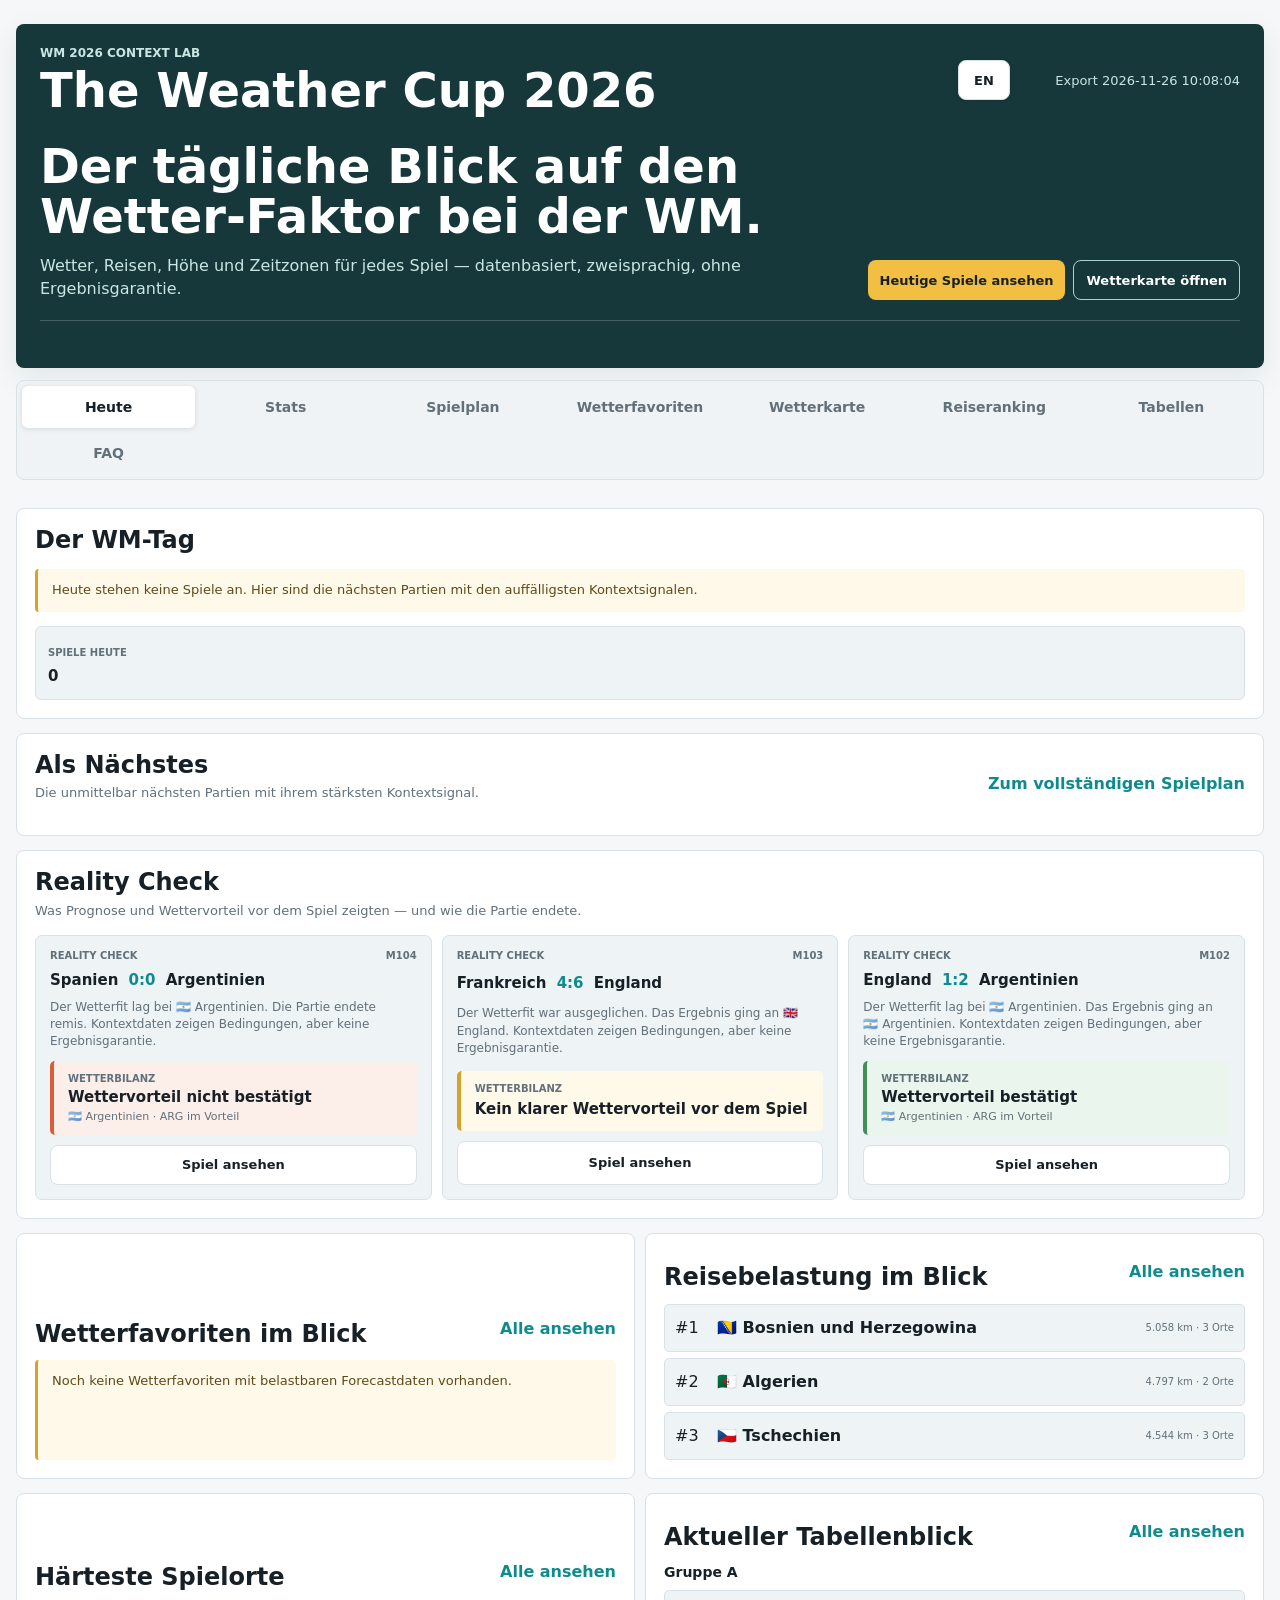
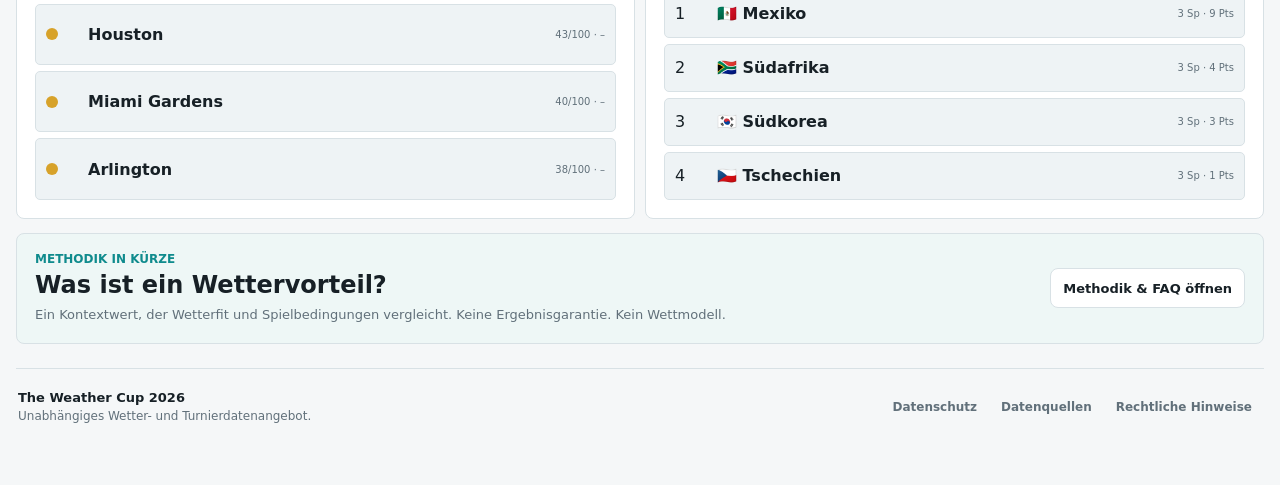
==== website/deploy/index.html @ e0676e44 "Automated WM refresh 2026-11-26 10:08:05" ====
<!doctype html>
<html lang="de">
  <head>
    <meta charset="utf-8">
    <meta name="viewport" content="width=device-width, initial-scale=1">
    <title>The Weather Cup 2026</title>
    <meta name="description" content="The Weather Cup 2026 liefert Wetter, Reisebelastung und Match-Kontext fuer jedes WM-Spiel in einem zweisprachigen Datenprodukt.">
    <meta name="theme-color" content="#0f8b8d">
    <link rel="canonical" href="https://the-weather-cup-2026.netlify.app/">
    <link rel="icon" href="./favicon.ico" sizes="any">
    <link rel="icon" type="image/png" sizes="16x16" href="./favicon-16.png">
    <link rel="icon" type="image/png" sizes="32x32" href="./favicon-32.png">
    <link rel="apple-touch-icon" sizes="180x180" href="./apple-touch-icon.png">
    <link rel="manifest" href="./site.webmanifest">
    <meta property="og:type" content="website">
    <meta property="og:site_name" content="The Weather Cup 2026">
    <meta property="og:locale" content="de_DE">
    <meta property="og:title" content="The Weather Cup 2026">
    <meta property="og:description" content="Weather, travel and match context for every World Cup game.">
    <meta property="og:url" content="https://the-weather-cup-2026.netlify.app/">
    <meta property="og:image" content="https://the-weather-cup-2026.netlify.app/og-image.png">
    <meta property="og:image:width" content="1200">
    <meta property="og:image:height" content="630">
    <meta property="og:image:alt" content="The Weather Cup 2026 social card with weather-football emblem and title.">
    <meta name="twitter:card" content="summary_large_image">
    <meta name="twitter:title" content="The Weather Cup 2026">
    <meta name="twitter:description" content="Weather, travel and match context for every World Cup game.">
    <meta name="twitter:image" content="https://the-weather-cup-2026.netlify.app/og-image.png">
    <script type="application/ld+json">
      {
        "@context": "https://schema.org",
        "@type": "Organization",
        "name": "The Weather Cup 2026",
        "url": "https://the-weather-cup-2026.netlify.app/",
        "logo": "https://the-weather-cup-2026.netlify.app/icon-512.png",
        "image": "https://the-weather-cup-2026.netlify.app/og-image.png",
        "description": "Independent bilingual World Cup weather, travel and match-context analysis site."
      }
    </script>
    <style>
:root {
  color-scheme: light;
  --bg: #f5f7f8;
  --surface: #ffffff;
  --surface-2: #eef3f5;
  --ink: #172026;
  --muted: #61707a;
  --line: #d8e1e5;
  --teal: #0f8b8d;
  --coral: #d95d39;
  --gold: #d7a22a;
  --blue: #3164a3;
  --green: #3f8f57;
  --shadow: 0 10px 30px rgba(23, 32, 38, 0.08);
}

/* Readability and reporting refinements */
.hero .secondary-action.is-on-dark {
  border-color: #a9d6d1;
  background: transparent;
  color: #ffffff;
}

.hero .secondary-action.is-on-dark:hover,
.hero .secondary-action.is-on-dark:focus-visible {
  background: rgba(255, 255, 255, 0.1);
}

.result-resolution-chip {
  display: inline-flex;
  align-items: center;
  justify-content: center;
  padding: 4px 9px;
  border-radius: 999px;
  background: #eef6f4;
  color: var(--teal);
  font-size: 11px;
  font-style: normal;
  font-weight: 900;
  letter-spacing: 0.04em;
  text-transform: uppercase;
}

.final-result-note {
  width: 100%;
  color: var(--muted);
  font-size: 12px;
  font-weight: 700;
}

.quick-result-resolution,
.knockout-card-resolution {
  display: flex;
  align-items: center;
  gap: 8px;
  margin-top: 10px;
  min-width: 0;
}

.quick-result-resolution b,
.knockout-card-resolution b {
  min-width: 0;
  font-size: 13px;
  overflow-wrap: anywhere;
}

.prediction-confirm {
  width: 100%;
  margin-top: 2px;
}

.prediction-confirm:disabled {
  background: #b7c3c7;
  cursor: not-allowed;
}

.prediction-helper {
  margin: 8px 0 0;
  color: var(--muted);
  font-size: 12px;
}

.prediction-feedback.is-confirmed {
  padding: 10px 12px;
  border-left: 3px solid var(--green);
  border-radius: 4px;
  background: #eaf5ed;
  color: #245f37;
  font-weight: 850;
}

.prediction-options button:disabled {
  cursor: default;
  opacity: 0.72;
}

.weather-balance-verdict {
  display: grid;
  gap: 4px;
  padding: 12px 14px;
  border-left: 4px solid var(--muted);
  border-radius: 5px;
  background: var(--surface-2);
}

.weather-balance-verdict span {
  color: var(--muted);
  font-size: 10px;
  font-weight: 900;
  text-transform: uppercase;
}

.weather-balance-verdict b {
  font-size: 15px;
  overflow-wrap: anywhere;
}

.weather-balance-verdict small {
  color: var(--muted);
  font-size: 11px;
}

.weather-balance-verdict.is-confirmed {
  border-left-color: var(--green);
  background: #eaf5ed;
}

.weather-balance-verdict.is-not_confirmed {
  border-left-color: var(--coral);
  background: #fceee9;
}

.weather-balance-verdict.is-balanced {
  border-left-color: var(--gold);
  background: #fff9e9;
}

.report-summary {
  display: grid;
  gap: 14px;
}

.report-balance-grid {
  display: grid;
  grid-template-columns: repeat(2, minmax(0, 1fr));
  gap: 10px;
}

.report-balance-card {
  min-width: 0;
  padding: 14px;
  border: 1px solid var(--line);
  border-radius: 8px;
  background: var(--surface);
}

.report-balance-card > div:not(.active-empty) {
  display: flex;
  align-items: center;
  justify-content: space-between;
  gap: 12px;
  padding: 9px 0;
  border-top: 1px solid var(--line);
}

.report-balance-card span {
  color: var(--muted);
  font-size: 12px;
}

.report-balance-card b {
  font-size: 20px;
}

.map-detail,
.map-kpis,
.map-kpis div,
.map-summary,
.venue-games,
.venue-games li,
.venue-game,
.venue-highlights button {
  min-width: 0;
}

.map-kpis b,
.map-summary span,
.venue-game span,
.venue-game b,
.venue-game em,
.venue-highlights b,
.venue-highlights small,
.map-stadium,
.map-venue-note {
  max-width: 100%;
  overflow-wrap: anywhere;
  word-break: normal;
}

.venue-highlights button {
  overflow: hidden;
}

.venue-highlights b,
.venue-highlights small {
  min-width: 0;
}

.team-context-card,
.team-context-card dl,
.team-context-card dl div,
.team-context-card dt,
.team-context-card dd {
  min-width: 0;
}

.team-context-card dd {
  overflow-wrap: anywhere;
}

@media (max-width: 720px) {
  .report-balance-grid {
    grid-template-columns: 1fr;
  }

  .map-kpis {
    grid-template-columns: 1fr 1fr;
  }

  .map-kpis b {
    font-size: 13px;
  }
}

/* Product experience v2 */
.hero {
  margin-bottom: 12px;
  padding: 22px 24px 18px;
  border-radius: 8px;
  background: #16383b;
  color: #ffffff;
  box-shadow: var(--shadow);
}

.hero .eyebrow,
.hero .site-subline,
.hero .status {
  color: #c9e6e3;
}

.hero-bar,
.hero-content,
.hero-actions,
.hero-signal {
  display: flex;
  align-items: center;
}

.hero-bar,
.hero-content {
  justify-content: space-between;
  gap: 24px;
}

.hero-content {
  margin-top: 28px;
  align-items: end;
}

.hero-claim {
  max-width: 760px;
  font-size: clamp(26px, 4vw, 48px);
  line-height: 1.04;
}

.hero .site-subline {
  margin-top: 12px;
}

.hero-actions {
  flex: 0 0 auto;
  gap: 8px;
}

.hero .primary-action {
  background: #f2bf43;
  color: #172026;
}

.secondary-action.is-on-dark {
  border-color: #8fc6c1;
  color: #ffffff;
}

.hero-signal {
  flex-wrap: wrap;
  gap: 8px 20px;
  min-height: 30px;
  margin-top: 20px;
  padding-top: 14px;
  border-top: 1px solid rgba(255, 255, 255, 0.2);
  color: #c9e6e3;
  font-size: 12px;
}

.hero-signal b {
  color: #ffffff;
}

.app-nav {
  grid-template-columns: repeat(7, minmax(0, 1fr));
}

.home-section,
.home-module,
.today-context-section {
  display: grid;
  gap: 14px;
}

.home-section > div {
  display: grid;
  gap: 14px;
}

.home-module,
.today-context-section,
.home-preview-panel,
.methodology-box {
  padding: 18px;
  border: 1px solid var(--line);
  border-radius: 8px;
  background: var(--surface);
}

.home-section-head {
  display: flex;
  align-items: end;
  justify-content: space-between;
  gap: 16px;
}

.home-section-head p {
  max-width: 720px;
  margin: 5px 0 0;
  color: var(--muted);
  font-size: 13px;
  line-height: 1.45;
}

.text-action {
  min-height: 40px;
  padding: 0;
  border: 0;
  background: transparent;
  color: var(--teal);
  cursor: pointer;
  font-weight: 850;
  white-space: nowrap;
}

.today-fallback,
.active-empty {
  padding: 12px 14px;
  border-left: 3px solid var(--gold);
  border-radius: 4px;
  background: #fff9e9;
  color: #5e4a18;
  font-size: 13px;
  line-height: 1.45;
}

.today-context-strip {
  display: grid;
  grid-auto-columns: minmax(190px, 1fr);
  grid-auto-flow: column;
  gap: 8px;
  overflow-x: auto;
  scroll-snap-type: x proximity;
}

.today-context-strip button {
  min-height: 74px;
  padding: 12px;
  border: 1px solid var(--line);
  border-radius: 6px;
  background: var(--surface-2);
  color: var(--ink);
  cursor: pointer;
  text-align: left;
  scroll-snap-align: start;
}

.today-context-strip span,
.quick-metrics span,
.reality-signals span,
.context-signal span,
.quick-card-meta,
.team-context-card dt,
.weather-fact-row span,
.group-outlook small {
  color: var(--muted);
  font-size: 10px;
  font-weight: 800;
  text-transform: uppercase;
}

.today-context-strip b {
  display: block;
  margin-top: 7px;
  overflow-wrap: anywhere;
  font-size: 15px;
}

.next-up-carousel,
.upcoming-grid {
  display: grid;
  grid-template-columns: repeat(2, minmax(0, 1fr));
  gap: 10px;
}

.quick-match-card {
  display: grid;
  gap: 12px;
  min-width: 0;
  padding: 15px;
  border: 1px solid var(--line);
  border-left: 4px solid var(--teal);
  border-radius: 8px;
  background: var(--surface);
  box-shadow: 0 5px 16px rgba(23, 32, 38, 0.06);
  scroll-margin-top: 70px;
}

.quick-match-card.status-live {
  border-left-color: var(--coral);
}

.quick-match-card.status-finished {
  border-left-color: var(--green);
}

.quick-match-card.is-emphasis {
  border-color: #86bdb7;
  border-left-color: var(--teal);
  background: #f5fbfa;
}

.quick-match-card.is-selected {
  outline: 2px solid var(--teal);
  outline-offset: 2px;
}

.quick-card-head,
.quick-card-head > div,
.quick-card-actions,
.quick-card-meta {
  display: flex;
  align-items: center;
}

.quick-card-head,
.quick-card-meta {
  justify-content: space-between;
  gap: 10px;
}

.quick-card-head > div,
.quick-card-actions {
  gap: 8px;
}

.match-status {
  display: inline-flex;
  align-items: center;
  gap: 5px;
  min-height: 24px;
  padding: 0 7px;
  border-radius: 5px;
  background: var(--surface-2);
  color: var(--muted);
  font-size: 10px;
  font-weight: 900;
  text-transform: uppercase;
}

.match-status.status-live {
  background: #fce9e3;
  color: #a83e22;
}

.match-status.status-live i {
  width: 6px;
  height: 6px;
  border-radius: 50%;
  background: var(--coral);
}

.match-status.status-finished {
  background: #eaf5ed;
  color: #2c7141;
}

.quick-match-id {
  color: var(--muted);
  font-size: 10px;
  font-weight: 800;
}

.quick-kickoff {
  display: grid !important;
  gap: 1px !important;
  text-align: right;
}

.quick-kickoff span {
  color: var(--muted);
  font-size: 10px;
}

.quick-teams {
  display: grid;
  gap: 4px;
}

.quick-teams > div {
  display: grid;
  grid-template-columns: 26px minmax(0, 1fr) auto auto;
  gap: 8px;
  align-items: center;
  min-height: 32px;
}

.quick-teams b {
  min-width: 0;
  overflow-wrap: anywhere;
  font-size: 16px;
}

.quick-teams small {
  color: var(--muted);
  font-size: 10px;
  font-weight: 800;
}

.quick-score {
  min-width: 22px;
  font-size: 18px !important;
  text-align: right;
}

.quick-flag {
  font-size: 18px;
  text-align: center;
}

.quick-venue {
  display: grid;
  gap: 2px;
  min-width: 0;
}

.quick-venue b {
  font-size: 12px;
}

.quick-venue span {
  color: var(--muted);
  font-size: 11px;
  overflow-wrap: anywhere;
}

.context-signal {
  display: grid;
  gap: 4px;
  padding: 9px 10px;
  border-left: 3px solid var(--gold);
  border-radius: 4px;
  background: #fff9e9;
}

.context-signal b {
  font-size: 13px;
  overflow-wrap: anywhere;
}

.quick-metrics {
  display: grid;
  grid-template-columns: repeat(3, minmax(0, 1fr));
  gap: 6px;
}

.quick-metrics > div {
  min-width: 0;
  padding: 8px;
  border-radius: 5px;
  background: var(--surface-2);
}

.quick-metrics b {
  display: block;
  margin-top: 4px;
  overflow-wrap: anywhere;
  font-size: 12px;
}

.quick-card-meta {
  min-width: 0;
}

.quick-card-meta span {
  min-width: 0;
  overflow-wrap: anywhere;
}

.quick-card-actions {
  margin-top: auto;
}

.quick-card-actions button {
  flex: 1 1 0;
}

.match-date-group {
  display: grid;
  grid-template-columns: 112px minmax(0, 1fr);
  gap: 10px;
  margin-bottom: 14px;
}

.date-group-head {
  position: sticky;
  top: 62px;
  align-self: start;
  display: grid;
  gap: 3px;
  padding: 12px;
  border-radius: 6px;
  background: #16383b;
  color: #ffffff;
}

.date-group-head span {
  color: #c9e6e3;
  font-size: 10px;
  font-weight: 800;
  text-transform: uppercase;
}

.date-group-list {
  display: grid;
  grid-template-columns: repeat(2, minmax(0, 1fr));
  gap: 10px;
}

.inline-match-detail {
  grid-column: 1 / -1;
  margin: 0 0 4px;
  padding: 18px;
  border: 1px solid #86bdb7;
  border-radius: 8px;
  background: #f8fcfb;
}

.expanded-match-head,
.prediction-dialog-head {
  display: flex;
  align-items: start;
  justify-content: space-between;
  gap: 16px;
}

.expanded-match-head-actions {
  display: flex;
  align-items: center;
  gap: 10px;
}

.match-sheet-close,
.mobile-detail-scrim {
  display: none;
}

.detail-accordion,
.travel-details,
.standing-group {
  margin-top: 8px;
  border: 1px solid var(--line);
  border-radius: 6px;
  background: var(--surface);
  overflow: hidden;
}

.detail-accordion summary,
.travel-details summary,
.standing-group > summary {
  position: relative;
  min-height: 46px;
  padding: 13px 40px 13px 14px;
  cursor: pointer;
  font-weight: 850;
  list-style: none;
}

.detail-accordion summary::after,
.travel-details summary::after,
.standing-group > summary::after {
  content: "+";
  position: absolute;
  top: 50%;
  right: 14px;
  transform: translateY(-50%);
  color: var(--teal);
  font-size: 18px;
}

.detail-accordion[open] summary::after,
.travel-details[open] summary::after,
.standing-group[open] > summary::after {
  content: "−";
}

.accordion-content,
.standing-group-content {
  padding: 0 14px 14px;
}

.accordion-content > h3 {
  margin: 16px 0 8px;
  font-size: 14px;
}

.team-context-grid {
  display: grid;
  grid-template-columns: repeat(2, minmax(0, 1fr));
  gap: 10px;
}

.team-context-card {
  padding: 12px;
  border-radius: 6px;
  background: var(--surface-2);
}

.team-context-card h4 {
  margin: 0 0 10px;
}

.team-context-card dl {
  display: grid;
  gap: 6px;
  margin: 0;
}

.team-context-card dl div {
  display: flex;
  justify-content: space-between;
  gap: 12px;
  padding-top: 6px;
  border-top: 1px solid var(--line);
}

.team-context-card dd {
  margin: 0;
  font-weight: 800;
  text-align: right;
}

.weather-fact-row,
.probability-bars {
  display: grid;
  gap: 8px;
}

.weather-fact-row {
  grid-template-columns: repeat(4, minmax(0, 1fr));
}

.weather-fact-row > div {
  padding: 10px;
  border-radius: 5px;
  background: var(--surface-2);
}

.weather-fact-row b {
  display: block;
  margin-top: 4px;
}

.weather-coverage-panel {
  display: grid;
  gap: 14px;
}

.weather-coverage-head {
  display: grid;
  gap: 10px;
  padding: 14px;
  border: 1px solid #c9e8e1;
  border-radius: 10px;
  background: linear-gradient(180deg, #f8fffd 0%, #eff8f5 100%);
}

.weather-coverage-head span,
.weather-coverage-available span,
.weather-status-card span {
  color: var(--muted);
  font-size: 11px;
  font-weight: 900;
  text-transform: uppercase;
}

.weather-coverage-head b {
  display: block;
  margin-top: 6px;
  font-size: 18px;
  line-height: 1.3;
}

.weather-coverage-tags {
  display: flex;
  flex-wrap: wrap;
  gap: 8px;
}

.weather-coverage-tags i,
.weather-coverage-available b {
  display: inline-flex;
  align-items: center;
  min-height: 30px;
  padding: 0 10px;
  border-radius: 999px;
  background: rgba(15, 139, 141, 0.08);
  color: var(--teal);
  font-size: 12px;
  font-style: normal;
  font-weight: 800;
}

.weather-status-section {
  display: grid;
  gap: 8px;
}

.weather-status-grid {
  display: grid;
  grid-template-columns: repeat(3, minmax(0, 1fr));
  gap: 10px;
}

.weather-status-card {
  display: grid;
  gap: 6px;
  padding: 12px 14px;
  border: 1px solid var(--line);
  border-radius: 10px;
  background: var(--surface);
}

.weather-status-card p {
  margin: 0;
  font-size: 13px;
  line-height: 1.45;
}

.weather-status-card.is-soon {
  border-color: #e5c15a;
  background: #fff9e9;
  color: #5e4a18;
}

.weather-status-card.is-pending {
  border-color: #c7d7df;
  background: #f7fafc;
}

.weather-status-card.is-muted {
  border-style: dashed;
  color: var(--muted);
}

.weather-coverage-available {
  display: grid;
  gap: 8px;
}

.weather-coverage-available > div {
  display: flex;
  flex-wrap: wrap;
  gap: 8px;
}

.probability-bars > div {
  display: grid;
  grid-template-columns: 42px minmax(0, 1fr) 44px;
  gap: 8px;
  align-items: center;
}

.probability-bars i {
  height: 8px;
  border-radius: 4px;
  background: var(--surface-2);
  overflow: hidden;
}

.probability-bars i b {
  display: block;
  height: 100%;
  background: var(--teal);
}

.prediction-method-note {
  display: grid;
  gap: 3px;
  margin: 14px 0;
  padding: 10px;
  border-left: 3px solid var(--teal);
  background: var(--surface-2);
}

.prediction-method-note span {
  color: var(--muted);
  font-size: 12px;
}

.top-context-layout {
  display: grid;
  grid-template-columns: minmax(0, 1.4fr) minmax(250px, 0.6fr);
  gap: 12px;
}

.top-context-explainer {
  display: grid;
  align-content: center;
  gap: 8px;
  padding: 18px;
  border-radius: 6px;
  background: #16383b;
  color: #ffffff;
}

.top-context-explainer span {
  color: #9ed0ca;
  font-size: 11px;
  font-weight: 850;
  text-transform: uppercase;
}

.top-context-explainer b {
  font-size: 22px;
  overflow-wrap: anywhere;
}

.top-context-explainer p {
  margin: 0;
  color: #c9e6e3;
  font-size: 12px;
  line-height: 1.5;
}

.reality-grid,
.home-preview-grid {
  display: grid;
  grid-template-columns: repeat(2, minmax(0, 1fr));
  gap: 10px;
}

.reality-grid {
  grid-template-columns: repeat(3, minmax(0, 1fr));
}

.reality-card {
  display: grid;
  gap: 10px;
  padding: 14px;
  border: 1px solid var(--line);
  border-radius: 7px;
  background: var(--surface-2);
}

.reality-card header {
  display: flex;
  justify-content: space-between;
  color: var(--muted);
  font-size: 10px;
  font-weight: 850;
  text-transform: uppercase;
}

.reality-card h3,
.reality-card p {
  margin: 0;
}

.reality-card h3 {
  font-size: 15px;
}

.reality-card h3 strong {
  margin: 0 5px;
  color: var(--teal);
}

.reality-card p {
  color: var(--muted);
  font-size: 12px;
  line-height: 1.45;
}

.reality-signals {
  display: grid;
  gap: 6px;
}

.reality-signals > div {
  display: grid;
  gap: 3px;
  padding-top: 6px;
  border-top: 1px solid var(--line);
}

.reality-signals b {
  font-size: 12px;
}

.reality-signals .is-positive {
  color: var(--green);
}

.home-preview-panel {
  display: grid;
  gap: 12px;
}

.compact-ranking,
.venue-preview-grid,
.mini-standing {
  display: grid;
  gap: 6px;
}

.compact-ranking button,
.venue-preview-grid button,
.mini-standing > div {
  display: grid;
  grid-template-columns: 34px minmax(0, 1fr) auto;
  gap: 8px;
  align-items: center;
  min-height: 48px;
  padding: 8px 10px;
  border: 1px solid var(--line);
  border-radius: 5px;
  background: var(--surface-2);
  color: var(--ink);
  text-align: left;
}

.compact-ranking button,
.venue-preview-grid button {
  cursor: pointer;
}

.compact-ranking small,
.venue-preview-grid small,
.mini-standing small {
  color: var(--muted);
  font-size: 10px;
  text-align: right;
}

.mini-standing h3 {
  margin: 0 0 4px;
  font-size: 14px;
}

.load-dot {
  width: 12px;
  height: 12px;
  border-radius: 50%;
  background: var(--muted);
}

.load-dot.low { background: var(--green); }
.load-dot.medium { background: var(--gold); }
.load-dot.high { background: var(--coral); }

.methodology-box {
  display: flex;
  align-items: center;
  justify-content: space-between;
  gap: 18px;
  background: #eef7f6;
}

.methodology-box p:last-child {
  max-width: 800px;
  margin: 6px 0 0;
  color: var(--muted);
  font-size: 13px;
  line-height: 1.5;
}

.map-mobile-controls {
  display: none;
  grid-template-columns: repeat(2, minmax(0, 1fr));
  gap: 4px;
  margin-bottom: 10px;
  padding: 4px;
  border-radius: 7px;
  background: var(--surface-2);
}

.map-view-toggle {
  min-height: 44px;
  border: 0;
  border-radius: 5px;
  background: transparent;
  color: var(--muted);
  font-weight: 850;
}

.map-view-toggle.is-active {
  background: var(--surface);
  color: var(--ink);
  box-shadow: 0 1px 5px rgba(23, 32, 38, 0.12);
}

.venue-highlights {
  display: none;
  grid-auto-columns: minmax(150px, 1fr);
  grid-auto-flow: column;
  gap: 7px;
  margin-bottom: 10px;
  overflow-x: auto;
}

.venue-highlights button {
  display: grid;
  grid-template-columns: 16px minmax(0, 1fr);
  gap: 3px 7px;
  align-items: center;
  min-height: 58px;
  padding: 8px;
  border: 1px solid var(--line);
  border-radius: 6px;
  background: var(--surface);
  color: var(--ink);
  text-align: left;
}

.venue-highlights small {
  grid-column: 2;
  color: var(--muted);
  font-size: 10px;
}

.venue-highlights button.is-selected {
  border-color: var(--teal);
}

.map-detail {
  position: relative;
}

.map-sheet-close {
  display: none;
  position: absolute;
  top: 10px;
  right: 10px;
  z-index: 3;
  width: 38px;
  height: 38px;
  border: 1px solid var(--line);
  border-radius: 50%;
  background: var(--surface);
  color: var(--ink);
  font-size: 22px;
}

.weather-favorite-card.is-top-three {
  border-top: 4px solid var(--gold);
}

.travel-details {
  margin-top: 0;
}

.travel-details .travel-route-block {
  padding: 0 12px 12px;
}

.standings-grid.enhanced {
  display: grid;
  grid-template-columns: repeat(2, minmax(0, 1fr));
  gap: 10px;
}

.standings-layout {
  display: grid;
  gap: 16px;
}

.standings-panel {
  padding: 16px;
  border: 1px solid var(--line);
  border-radius: 16px;
  background: var(--surface);
  box-shadow: var(--shadow);
}

.standings-panel-head {
  display: flex;
  align-items: end;
  justify-content: space-between;
  gap: 16px;
  margin-bottom: 14px;
}

.standings-panel-head h3 {
  margin: 4px 0 0;
  font-size: 24px;
}

.standings-panel-head p:last-child {
  max-width: 640px;
  margin: 0;
  color: var(--muted);
  font-size: 14px;
  line-height: 1.45;
}

.best-third-grid {
  display: grid;
  grid-template-columns: repeat(auto-fit, minmax(220px, 1fr));
  gap: 10px;
}

.best-third-card {
  display: grid;
  grid-template-columns: auto minmax(0, 1fr) auto;
  gap: 10px 12px;
  align-items: center;
  padding: 12px;
  border: 1px solid var(--line);
  border-radius: 12px;
  background: linear-gradient(180deg, #ffffff 0%, #f8fbfc 100%);
}

.best-third-card.is-qualified {
  border-color: #8ec7bb;
  background: linear-gradient(180deg, #f7fffd 0%, #eef9f6 100%);
}

.best-third-rank {
  display: grid;
  place-items: center;
  width: 42px;
  height: 42px;
  border-radius: 50%;
  background: var(--surface-2);
  color: var(--teal);
  font-size: 13px;
  font-weight: 900;
}

.best-third-team {
  display: grid;
  gap: 4px;
  min-width: 0;
}

.best-third-team b,
.best-third-team small,
.best-third-kpis span {
  overflow-wrap: anywhere;
}

.best-third-team b {
  font-size: 15px;
}

.best-third-team small {
  color: var(--muted);
  font-size: 11px;
  font-weight: 800;
}

.best-third-summary {
  display: grid;
  justify-items: end;
  gap: 1px;
  text-align: right;
}

.best-third-summary b {
  font-size: 22px;
  line-height: 1;
}

.best-third-summary span {
  color: var(--muted);
  font-size: 11px;
  font-weight: 800;
  text-transform: uppercase;
}

.best-third-summary {
  display: grid;
  justify-items: end;
  gap: 1px;
  text-align: right;
}

.best-third-summary b {
  font-size: 22px;
  line-height: 1;
}

.best-third-summary span {
  color: var(--muted);
  font-size: 11px;
  font-weight: 800;
  text-transform: uppercase;
}

.best-third-kpis {
  grid-column: 2 / -1;
  display: flex;
  flex-wrap: wrap;
  gap: 8px;
  color: var(--muted);
  font-size: 11px;
  font-weight: 800;
}

.best-third-card em {
  grid-column: 2 / -1;
  display: inline-flex;
  width: fit-content;
  padding: 6px 8px;
  border-radius: 999px;
  background: #dff4ec;
  color: #245f37;
  font-size: 10px;
  font-style: normal;
  font-weight: 900;
  text-transform: uppercase;
}

.knockout-panel {
  background:
    radial-gradient(circle at top left, rgba(15, 139, 141, 0.08), transparent 34%),
    linear-gradient(180deg, #ffffff 0%, #f7fafb 100%);
}

.knockout-stage-nav {
  display: flex;
  flex-wrap: wrap;
  gap: 10px;
  margin-bottom: 10px;
}

.knockout-stage-button {
  display: grid;
  gap: 3px;
  min-width: 132px;
  padding: 10px 12px;
  border: 1px solid var(--line);
  border-radius: 12px;
  background: var(--surface);
  color: var(--ink);
  text-align: left;
  cursor: pointer;
}

.knockout-stage-button span {
  color: var(--muted);
  font-size: 11px;
  font-weight: 900;
  text-transform: uppercase;
}

.knockout-stage-button b {
  font-size: 16px;
}

.knockout-stage-button.is-active {
  border-color: var(--teal);
  background: #eef9f8;
}

.knockout-scroll-hint {
  margin: 0 0 12px;
  color: var(--muted);
  font-size: 12px;
  font-weight: 700;
}

.knockout-board {
  display: grid;
  grid-auto-flow: column;
  grid-auto-columns: minmax(264px, 1fr);
  gap: 14px;
  padding-bottom: 6px;
  overflow-x: auto;
  scroll-snap-type: x proximity;
}

.knockout-column {
  display: grid;
  gap: 10px;
  align-content: start;
  min-width: 0;
  scroll-snap-align: start;
}

.knockout-column.is-active {
  display: grid;
}

.knockout-column-head {
  display: grid;
  gap: 4px;
  padding: 12px;
  border: 1px solid var(--line);
  border-radius: 12px;
  background: #f2f7f8;
}

.knockout-column-head.is-current {
  border-color: var(--teal);
  background: #e8f7f5;
}

.knockout-column-head.is-active {
  box-shadow: inset 0 0 0 1px rgba(15, 139, 141, 0.08);
}

.knockout-column-head span {
  color: var(--muted);
  font-size: 11px;
  font-weight: 900;
  text-transform: uppercase;
}

.knockout-column-head b {
  font-size: 15px;
}

.knockout-column-list,
.knockout-third-place-list {
  display: grid;
  gap: 10px;
}

.knockout-third-place {
  margin-top: 14px;
}

.knockout-card {
  display: grid;
  gap: 10px;
  padding: 12px;
  border: 1px solid #cfdce0;
  border-radius: 14px;
  background: rgba(255, 255, 255, 0.98);
  box-shadow: 0 8px 24px rgba(23, 32, 38, 0.06);
}

.knockout-card.status-live {
  border-color: #f0b24d;
  background: #fff9ee;
}

.knockout-card.status-finished {
  border-color: #b9d7d1;
}

.knockout-card-head {
  display: flex;
  align-items: start;
  justify-content: space-between;
  gap: 12px;
}

.knockout-card-title {
  min-width: 0;
}

.knockout-card-head span,
.knockout-card-head i {
  color: var(--muted);
  font-size: 11px;
  font-style: normal;
  font-weight: 900;
  text-transform: uppercase;
}

.knockout-card-head b {
  display: block;
  margin-top: 3px;
  font-size: 17px;
}

.knockout-status-pill {
  display: inline-flex;
  align-items: center;
  justify-content: center;
  min-height: 28px;
  padding: 0 10px;
  border-radius: 999px;
  background: var(--surface-2);
  white-space: nowrap;
}

.knockout-card.status-live .knockout-status-pill {
  background: #fff0cf;
  color: #9b6200;
}

.knockout-card.status-finished .knockout-status-pill {
  background: #e5f3ee;
  color: #245f37;
}

.knockout-card.status-upcoming .knockout-status-pill,
.knockout-card.status-today .knockout-status-pill {
  background: #edf3f6;
  color: #55636d;
}

.knockout-card-meta {
  color: var(--muted);
  font-size: 12px;
  line-height: 1.4;
}

.knockout-team-list {
  display: grid;
  gap: 8px;
}

.knockout-team-row {
  display: grid;
  grid-template-columns: minmax(0, 1fr) auto;
  gap: 10px;
  align-items: center;
  padding: 10px;
  border-radius: 12px;
  background: var(--surface-2);
}

.knockout-team-row.is-advanced {
  background: #eaf5ed;
  outline: 1px solid #8ec7bb;
}

.knockout-team-row.is-placeholder {
  background: #f7f4eb;
}

.knockout-team-main {
  display: flex;
  gap: 10px;
  align-items: center;
  min-width: 0;
}

.knockout-flag,
.knockout-path-marker {
  display: grid;
  place-items: center;
  width: 28px;
  flex: 0 0 28px;
}

.knockout-path-marker {
  color: var(--teal);
  font-size: 16px;
  font-weight: 900;
}

.knockout-team-main b,
.knockout-team-main small {
  display: block;
  overflow-wrap: anywhere;
}

.knockout-team-main b {
  font-size: 14px;
}

.knockout-team-main small {
  margin-top: 2px;
  color: var(--muted);
  font-size: 11px;
  font-weight: 800;
}

.knockout-team-row strong {
  font-size: 22px;
  line-height: 1;
}

.knockout-open {
  width: 100%;
  padding: 10px 12px;
  border: 1px solid var(--line);
  border-radius: 10px;
  background: transparent;
  color: var(--ink);
  font-size: 12px;
  font-weight: 900;
  cursor: pointer;
}

.knockout-open:hover,
.knockout-open:focus-visible,
.knockout-stage-button:hover,
.knockout-stage-button:focus-visible {
  border-color: var(--teal);
}

.standing-group {
  margin: 0;
}

.standing-group > summary {
  display: flex;
  justify-content: space-between;
  gap: 12px;
}

.standing-group > summary b {
  padding-right: 16px;
  color: var(--muted);
  font-size: 11px;
}

.group-outlook {
  margin-top: 10px;
  padding: 10px;
  border-left: 3px solid var(--teal);
  border-radius: 4px;
  background: var(--surface-2);
}

.group-outlook > span {
  color: var(--teal);
  font-size: 10px;
  font-weight: 900;
  text-transform: uppercase;
}

.group-outlook > div {
  display: grid;
  grid-template-columns: repeat(2, minmax(0, 1fr));
  gap: 8px;
  margin-top: 8px;
}

.group-outlook p {
  display: grid;
  gap: 3px;
  margin: 0;
}

.group-outlook b {
  overflow-wrap: anywhere;
  font-size: 12px;
}

.prediction-dialog {
  width: min(560px, calc(100% - 24px));
  max-height: calc(100dvh - 24px);
  padding: 20px;
  border: 0;
  border-radius: 8px;
  color: var(--ink);
  box-shadow: 0 24px 80px rgba(23, 32, 38, 0.28);
}

.prediction-dialog::backdrop {
  background: rgba(23, 32, 38, 0.62);
}

.dialog-close {
  width: 40px;
  height: 40px;
  border: 1px solid var(--line);
  border-radius: 50%;
  background: var(--surface);
  color: var(--ink);
  font-size: 22px;
}

.prediction-match-label {
  margin: 18px 0;
  padding: 12px;
  border-radius: 6px;
  background: var(--surface-2);
  font-size: 18px;
  font-weight: 850;
  text-align: center;
}

.prediction-dialog fieldset {
  margin: 0 0 16px;
  padding: 0;
  border: 0;
}

.prediction-dialog legend {
  margin-bottom: 8px;
  font-size: 13px;
  font-weight: 850;
}

.prediction-options {
  display: grid;
  gap: 7px;
}

.prediction-options.three { grid-template-columns: repeat(3, minmax(0, 1fr)); }
.prediction-options.two { grid-template-columns: repeat(2, minmax(0, 1fr)); }

.prediction-options button {
  min-height: 48px;
  border: 1px solid var(--line);
  border-radius: 6px;
  background: var(--surface);
  color: var(--ink);
  font-weight: 850;
}

.prediction-options button.is-selected {
  border-color: var(--teal);
  background: #e8f6f4;
  color: #096b6d;
}

.prediction-feedback,
.prediction-privacy {
  margin: 10px 0 0;
  color: var(--muted);
  font-size: 12px;
  line-height: 1.45;
}

@media (max-width: 980px) {
  .app-nav {
    grid-template-columns: repeat(7, minmax(0, 1fr));
  }

  .reality-grid,
  .standings-grid.enhanced {
    grid-template-columns: 1fr;
  }

  .date-group-list {
    grid-template-columns: 1fr;
  }
}

@media (max-width: 720px) {
  html[data-match-detail-open="true"] body {
    overflow: hidden;
  }

  body {
    overflow-x: clip;
  }

  .shell {
    overflow-x: clip;
  }

  .mobile-nav-shell .app-nav {
    grid-template-columns: repeat(4, minmax(0, 1fr));
    overflow: hidden;
  }

  .mobile-nav-shell .app-nav-utility {
    grid-template-columns: repeat(4, minmax(0, 1fr));
  }

  .shell {
    width: 100%;
    padding-top: 0;
  }

  .hero {
    margin-bottom: 0;
    padding: 14px 12px 14px;
    border-radius: 0;
  }

  .hero-bar,
  .hero-content,
  .methodology-box,
  .home-section-head {
    align-items: stretch;
    display: grid;
    gap: 12px;
  }

  .hero-bar {
    grid-template-columns: minmax(0, 1fr) auto;
  }

  .hero .topbar-actions {
    display: grid;
    grid-template-columns: auto;
    justify-items: end;
  }

  .hero .status {
    max-width: 108px;
    font-size: 10px;
    text-align: right;
  }

  .hero-content {
    margin-top: 18px;
  }

  .hero h1 {
    font-size: 18px;
    line-height: 1.05;
  }

  .hero-claim {
    font-size: 20px;
    line-height: 1.08;
  }

  .hero .site-subline {
    margin-top: 10px;
    font-size: 14px;
    line-height: 1.4;
  }

  .hero-signal {
    gap: 6px 12px;
    margin-top: 16px;
    padding-top: 12px;
    font-size: 11px;
  }

  .hero-actions {
    display: grid;
    grid-template-columns: 1fr;
  }

  .hero-actions button {
    width: 100%;
    min-height: 38px;
  }

  .app-nav {
    position: sticky;
    top: 0;
    margin: 0;
    padding: 6px 10px;
    border-width: 0 0 1px;
    border-radius: 0;
  }

  .app-section {
    padding: 12px 10px 18px;
  }

  .schedule-toolbar {
    top: 112px;
    gap: 8px;
    padding: 8px 0 10px;
  }

  .schedule-jumpbar {
    display: grid;
    gap: 8px;
  }

  .schedule-view-toggle {
    width: 100%;
    grid-template-columns: repeat(2, minmax(0, 1fr));
  }

  .schedule-view-button {
    min-height: 38px;
    font-size: 12px;
  }

  .schedule-jump-actions {
    grid-auto-flow: row;
    grid-template-columns: repeat(3, minmax(0, 1fr));
    gap: 6px;
  }

  .schedule-jump-button {
    min-height: 42px;
    padding: 8px 10px;
    white-space: normal;
  }

  .schedule-jump-button b {
    display: none;
  }

  .schedule-jump-button[data-jump-key="recent"],
  .schedule-jump-button[data-jump-key="start"] {
    display: none;
  }

  .schedule-toolbar-status {
    min-height: auto;
  }

  .schedule-status-note {
    gap: 4px 10px;
  }

  .schedule-status-note b {
    font-size: 12px;
    line-height: 1.35;
  }

  .weather-map-section,
  .favorites-section {
    margin: 0;
    border: 0;
    border-radius: 0;
  }

  .home-module,
  .today-context-section,
  .home-preview-panel,
  .methodology-box {
    padding: 14px;
  }

  .standings-panel {
    padding: 14px;
    border-radius: 14px;
  }

  .standings-panel-head {
    display: grid;
    align-items: start;
    gap: 10px;
    margin-bottom: 12px;
  }

  .standings-panel-head h3 {
    font-size: 20px;
  }

  .standings-panel-head p:last-child {
    font-size: 13px;
    line-height: 1.4;
  }

  .next-up-carousel,
  .upcoming-grid,
  .home-preview-grid,
  .top-context-layout,
  .team-context-grid,
  .weather-fact-row {
    grid-template-columns: 1fr;
  }

  .next-up-carousel {
    grid-auto-columns: minmax(85vw, 1fr);
    grid-auto-flow: column;
    overflow-x: auto;
    scroll-snap-type: x mandatory;
  }

  .next-up-carousel .quick-match-card {
    scroll-snap-align: center;
  }

  .quick-match-card {
    padding: 13px;
    scroll-margin-top: 64px;
  }

  .quick-metrics {
    grid-template-columns: repeat(3, minmax(0, 1fr));
  }

  .quick-card-actions {
    display: grid;
    grid-template-columns: 1fr 1fr;
  }

  .match-date-group {
    grid-template-columns: 1fr;
  }

  .date-group-head {
    position: static;
    display: flex;
    align-items: center;
    justify-content: space-between;
  }

  .inline-match-detail {
    padding: 12px;
  }

  .expanded-match-head h2 {
    font-size: 20px;
  }

  .map-mobile-controls,
  .venue-highlights {
    display: grid;
  }

  .weather-map-layout {
    display: block;
  }

  .weather-map-layout:not(.show-map) .map-canvas {
    display: none;
  }

  .weather-map-layout:not(.show-map) .map-detail {
    position: static;
    display: block;
    padding: 14px;
    border: 1px solid var(--line);
  }

  .weather-map-layout.show-map .map-canvas {
    display: block;
    aspect-ratio: 1 / 1.02;
  }

  .weather-map-layout.show-map .map-detail {
    position: fixed;
    right: 0;
    bottom: 0;
    left: 0;
    z-index: 60;
    display: block;
    max-height: 78dvh;
    padding: 18px 14px calc(18px + env(safe-area-inset-bottom));
    border: 0;
    border-radius: 8px 8px 0 0;
    background: var(--surface);
    box-shadow: 0 -18px 50px rgba(23, 32, 38, 0.24);
    overflow-y: auto;
    transform: translateY(105%);
    transition: transform 180ms ease;
  }

  .weather-map-layout.show-map .map-detail.is-open {
    transform: translateY(0);
  }

  .weather-map-layout.show-map .map-sheet-close {
    display: block;
  }

  .map-country-label {
    font-size: 12px;
  }

  .map-scale {
    max-width: calc(100% - 24px);
    font-size: 10px;
  }

  .analysis-tabs {
    display: grid;
    grid-template-columns: repeat(2, minmax(0, 1fr));
    gap: 6px;
    padding: 0;
    background: transparent;
  }

  .analysis-tab {
    min-height: 48px;
    border: 1px solid var(--line);
    border-radius: 6px;
    background: var(--surface-2);
    font-size: 14px;
  }

  .analysis-tab.is-active {
    border-color: var(--teal);
    background: var(--surface);
  }

  .travel-kpis {
    grid-template-columns: repeat(2, minmax(0, 1fr));
  }

  .travel-route {
    display: grid;
  }

  .travel-stop {
    padding-right: 10px;
  }

  .travel-stop i {
    top: auto;
    right: auto;
    bottom: -17px;
    left: 50%;
    transform: rotate(90deg);
  }

  .standing-group > summary b {
    display: none;
  }

  .group-outlook > div {
    grid-template-columns: 1fr;
  }

  .prediction-dialog {
    width: 100%;
    max-width: none;
    margin: auto 0 0;
    padding: 16px 14px calc(18px + env(safe-area-inset-bottom));
    border-radius: 8px 8px 0 0;
  }
}

@media (max-width: 420px) {
  .standings-panel {
    padding: 12px;
    border-radius: 12px;
  }

  .standings-panel-head {
    gap: 10px;
    margin-bottom: 12px;
  }

  .standings-panel-head h3,
  .analysis-section h2 {
    font-size: 18px;
  }

  .standings-panel-head p:last-child {
    font-size: 12px;
    line-height: 1.4;
  }

  .app-nav {
    grid-template-columns: repeat(3, minmax(0, 1fr));
  }

  .app-nav-utility {
    grid-template-columns: repeat(2, minmax(0, 1fr));
  }

  .analysis-tabs {
    grid-template-columns: repeat(2, minmax(0, 1fr));
  }

  .hero .status {
    max-width: 92px;
    font-size: 9px;
  }

  .schedule-toolbar {
    top: 126px;
  }

  .schedule-jump-actions {
    grid-template-columns: repeat(2, minmax(0, 1fr));
  }

  .hero-actions button,
  .knockout-open {
    min-height: 36px;
    font-size: 12px;
  }

  .knockout-stage-button {
    flex-basis: 110px;
    min-width: 110px;
    padding: 8px 9px;
  }

  .knockout-stage-button span {
    font-size: 10px;
  }

  .knockout-stage-button b {
    font-size: 13px;
  }
}

@media (max-width: 1100px) {
  .controls {
    grid-template-columns: 1fr 1fr;
  }

  .search-wrap {
    grid-column: 1 / -1;
  }

  .schedule-jumpbar {
    display: grid;
    gap: 8px;
  }

  .schedule-jump-actions {
    overflow-x: auto;
  }
}

@media (max-width: 720px) {
  .schedule-toolbar {
    top: 0;
    padding-top: 8px;
  }

  .schedule-view-toggle {
    grid-template-columns: 1fr 1fr;
    width: 100%;
  }

  .schedule-jump-button {
    min-width: 148px;
  }

  .controls {
    grid-template-columns: 1fr;
  }

  .segments {
    width: 100%;
  }

  .summary-kpis {
    grid-template-columns: 1fr;
  }

  .schedule-history-shell > summary {
    align-items: start;
    flex-direction: column;
  }
}

* {
  box-sizing: border-box;
}

body {
  margin: 0;
  min-width: 320px;
  overflow-x: hidden;
  background: var(--bg);
  color: var(--ink);
  font-family: Inter, ui-sans-serif, system-ui, -apple-system, BlinkMacSystemFont, "Segoe UI", sans-serif;
  letter-spacing: 0;
}

button,
input,
select {
  font: inherit;
}

.shell {
  width: min(1440px, calc(100% - 32px));
  max-width: 100vw;
  margin: 0 auto;
  padding: 24px 0 40px;
}

.topbar {
  display: flex;
  align-items: end;
  justify-content: space-between;
  gap: 24px;
  padding: 8px 0 20px;
}

.site-subline {
  max-width: 760px;
  margin: 10px 0 0;
  color: var(--muted);
  font-size: 16px;
  line-height: 1.45;
}

.eyebrow {
  margin: 0 0 6px;
  color: var(--teal);
  font-size: 12px;
  font-weight: 800;
  letter-spacing: 0;
  text-transform: uppercase;
}

h1 {
  margin: 0;
  font-size: clamp(28px, 4vw, 48px);
  line-height: 1;
  letter-spacing: 0;
}

h2 {
  margin: 0;
  font-size: 24px;
  line-height: 1.15;
  letter-spacing: 0;
}

.status {
  min-width: 220px;
  color: var(--muted);
  font-size: 13px;
  text-align: right;
}

.topbar-actions {
  display: flex;
  align-items: center;
  justify-content: end;
  gap: 10px;
}

.language-toggle {
  display: inline-flex;
  align-items: center;
  justify-content: center;
  min-width: 52px;
  min-height: 40px;
  border: 1px solid var(--line);
  border-radius: 8px;
  background: var(--surface);
  color: var(--ink);
  cursor: pointer;
  font-size: 13px;
  font-weight: 900;
  box-shadow: 0 1px 5px rgba(23, 32, 38, 0.1);
}

.back-to-top {
  position: fixed;
  right: max(16px, env(safe-area-inset-right));
  bottom: max(16px, env(safe-area-inset-bottom));
  z-index: 40;
  min-height: 44px;
  padding: 0 14px;
  border: 0;
  border-radius: 999px;
  background: var(--ink);
  color: #ffffff;
  cursor: pointer;
  font-size: 13px;
  font-weight: 850;
  box-shadow: 0 10px 24px rgba(23, 32, 38, 0.24);
}

.back-to-top[hidden] {
  display: none;
}

.app-nav {
  position: sticky;
  top: 0;
  z-index: 20;
  display: grid;
  grid-template-columns: repeat(6, minmax(0, 1fr));
  gap: 4px;
  margin-bottom: 14px;
  padding: 5px;
  border: 1px solid var(--line);
  border-radius: 8px;
  background: rgba(238, 243, 245, 0.94);
  backdrop-filter: blur(14px);
}

.mobile-nav-shell {
  display: grid;
  gap: 8px;
  margin-bottom: 14px;
}

.app-nav-utility,
.mobile-focus-nav {
  display: none;
}

.app-nav-item {
  min-height: 42px;
  border: 0;
  border-radius: 6px;
  background: transparent;
  color: var(--muted);
  cursor: pointer;
  font-size: 14px;
  font-weight: 850;
}

.app-nav-item.is-active {
  background: var(--surface);
  color: var(--ink);
  box-shadow: 0 1px 5px rgba(23, 32, 38, 0.13);
}

.app-nav-utility-item,
.mobile-focus-button {
  min-height: 40px;
  border: 1px solid var(--line);
  border-radius: 999px;
  background: rgba(255, 255, 255, 0.9);
  color: var(--muted);
  cursor: pointer;
  font-size: 12px;
  font-weight: 850;
}

.app-nav-utility-item.is-active,
.mobile-focus-button.is-active {
  border-color: var(--teal);
  background: #eef9f8;
  color: var(--ink);
}

.app-section:not(.is-active) {
  display: none !important;
}

.metrics {
  display: grid;
  grid-template-columns: repeat(4, minmax(0, 1fr));
  gap: 12px;
  margin-bottom: 14px;
}

.metric {
  min-height: 92px;
  padding: 16px;
  border: 1px solid var(--line);
  border-radius: 8px;
  background: var(--surface);
  box-shadow: var(--shadow);
}

.metric-value {
  display: block;
  font-size: 34px;
  line-height: 1;
  font-weight: 850;
}

.metric-label {
  display: block;
  margin-top: 8px;
  color: var(--muted);
  font-size: 13px;
}

.forecast-band {
  display: grid;
  grid-template-columns: 180px 1fr;
  align-items: center;
  gap: 18px;
  min-height: 88px;
  margin-bottom: 14px;
  padding: 16px;
  border: 1px solid var(--line);
  border-radius: 8px;
  background: var(--surface);
}

.band-title {
  color: var(--muted);
  font-size: 13px;
  font-weight: 750;
}

.coverage-bars {
  display: grid;
  grid-template-columns: repeat(auto-fit, minmax(34px, 1fr));
  align-items: end;
  gap: 6px;
  min-height: 54px;
}

.coverage-bar {
  position: relative;
  min-height: 54px;
  border-radius: 6px;
  background: var(--surface-2);
  overflow: hidden;
}

.coverage-bar span {
  position: absolute;
  inset: auto 0 0;
  min-height: 5px;
  background: var(--teal);
  z-index: 0;
}

.coverage-bar b {
  position: absolute;
  inset: 6px 0 auto;
  color: var(--muted);
  font-size: 10px;
  font-weight: 750;
  text-align: center;
  z-index: 1;
}

.coverage-bar.is-covered b {
  color: #ffffff;
}

.faq {
  display: grid;
  grid-template-columns: 220px 1fr;
  gap: 18px;
  margin-bottom: 14px;
  padding: 18px;
  border: 1px solid var(--line);
  border-radius: 8px;
  background: var(--surface);
}

.faq-head {
  align-self: start;
}

.faq-items {
  display: grid;
  gap: 8px;
}

.faq details {
  border: 1px solid var(--line);
  border-radius: 8px;
  background: var(--surface-2);
  overflow: hidden;
}

.faq summary {
  position: relative;
  min-height: 44px;
  padding: 12px 44px 12px 14px;
  cursor: pointer;
  font-size: 14px;
  font-weight: 850;
  list-style: none;
}

.faq summary::-webkit-details-marker {
  display: none;
}

.faq summary::after {
  content: "+";
  position: absolute;
  top: 50%;
  right: 14px;
  transform: translateY(-50%);
  color: var(--teal);
  font-size: 20px;
  font-weight: 850;
}

.faq details[open] summary::after {
  content: "-";
}

.faq p {
  margin: 0;
  padding: 0 14px 14px;
  color: var(--muted);
  font-size: 14px;
  line-height: 1.5;
}

.faq-links {
  display: flex;
  flex-wrap: wrap;
  gap: 8px;
  padding: 0 14px 14px;
}

.faq-links a {
  color: var(--teal);
  font-size: 13px;
  font-weight: 800;
  text-underline-offset: 3px;
}

.site-footer {
  display: flex;
  align-items: center;
  justify-content: space-between;
  gap: 18px;
  margin-top: 24px;
  padding: 18px 2px calc(18px + env(safe-area-inset-bottom));
  border-top: 1px solid var(--line);
  color: var(--muted);
  font-size: 12px;
}

.site-footer > div {
  display: grid;
  gap: 4px;
}

.site-footer b {
  color: var(--ink);
  font-size: 13px;
}

.footer-links {
  display: flex;
  flex-wrap: wrap;
  justify-content: flex-end;
  gap: 4px;
}

.footer-links button {
  min-height: 40px;
  padding: 0 10px;
  border: 0;
  background: transparent;
  color: var(--muted);
  cursor: pointer;
  font: inherit;
  font-weight: 800;
}

.footer-links button:hover,
.footer-links button:focus-visible {
  color: var(--teal);
}

.ad-slot[hidden] {
  display: none;
}

html:not(.ads-enabled) .ad-slot {
  display: none !important;
}

.ad-slot {
  margin: 0 0 14px;
}

.ad-slot-sidebar {
  margin: 0;
}

.ad-card {
  --ad-bg: var(--surface);
  --ad-ink: var(--ink);
  --ad-max: 970px;
  --ad-min: 86px;
  width: min(100%, var(--ad-max));
  min-height: var(--ad-min);
  margin: 0 auto;
  border: 1px solid var(--line);
  border-radius: 8px;
  background: var(--ad-bg);
  color: var(--ad-ink);
  box-shadow: var(--shadow);
  overflow: hidden;
}

.ad-slot-sidebar .ad-card {
  width: 100%;
}

.ad-content {
  display: grid;
  grid-template-columns: auto minmax(0, 1fr) auto;
  gap: 12px;
  align-items: center;
  min-height: inherit;
  padding: 12px 14px;
}

.ad-label {
  align-self: start;
  padding: 3px 6px;
  border: 1px solid currentColor;
  border-radius: 6px;
  font-size: 10px;
  font-weight: 850;
  line-height: 1;
  text-transform: uppercase;
  opacity: 0.74;
}

.ad-image {
  width: 72px;
  height: 52px;
  border-radius: 6px;
  object-fit: cover;
}

.ad-copy {
  min-width: 0;
}

.ad-copy b {
  display: block;
  font-size: 15px;
  line-height: 1.2;
}

.ad-copy p {
  margin: 4px 0 0;
  font-size: 13px;
  line-height: 1.35;
  opacity: 0.82;
}

.ad-cta {
  display: inline-flex;
  align-items: center;
  justify-content: center;
  min-height: 36px;
  padding: 0 10px;
  border-radius: 8px;
  background: rgba(255, 255, 255, 0.22);
  color: inherit;
  font-size: 12px;
  font-weight: 850;
  text-decoration: none;
  white-space: nowrap;
}

.ad-pixel {
  position: absolute;
  width: 1px;
  height: 1px;
  opacity: 0;
  pointer-events: none;
}

.weather-map-section {
  margin-bottom: 16px;
  padding: 18px;
  border: 1px solid var(--line);
  border-radius: 8px;
  background: var(--surface);
  box-shadow: var(--shadow);
}

.weather-map-section .section-head {
  margin-bottom: 14px;
}

.weather-map-section select {
  max-width: 210px;
}

.weather-map-layout {
  display: grid;
  grid-template-columns: minmax(0, 1fr) minmax(320px, 390px);
  gap: 14px;
  align-items: start;
}

.map-canvas {
  position: relative;
  width: 100%;
  min-height: 0;
  aspect-ratio: 1000 / 620;
  border: 1px solid var(--line);
  border-radius: 8px;
  background:
    linear-gradient(90deg, rgba(216, 225, 229, 0.55) 1px, transparent 1px),
    linear-gradient(0deg, rgba(216, 225, 229, 0.55) 1px, transparent 1px),
    #e8f2f5;
  background-size: 12.5% 100%, 100% 16.66%, auto;
  overflow: hidden;
}

.map-svg {
  position: absolute;
  inset: 0;
  width: 100%;
  height: 100%;
}

.map-pin-connectors {
  position: absolute;
  inset: 0;
  z-index: 3;
  width: 100%;
  height: 100%;
  pointer-events: none;
}

.map-pin-connectors line {
  stroke: rgba(23, 32, 38, 0.42);
  stroke-width: 1.4;
  vector-effect: non-scaling-stroke;
}

.map-pin-connectors circle {
  fill: var(--teal);
  stroke: #ffffff;
  stroke-width: 1.5;
  vector-effect: non-scaling-stroke;
}

.map-water {
  fill: #dcecef;
}

.country-shape {
  fill: rgba(255, 255, 255, 0.74);
  stroke: rgba(97, 112, 122, 0.46);
  stroke-width: 1.1;
  vector-effect: non-scaling-stroke;
}

.country-canada {
  fill: rgba(245, 249, 250, 0.86);
}

.country-united-states-of-america {
  fill: rgba(255, 255, 255, 0.82);
}

.country-mexico {
  fill: rgba(250, 247, 238, 0.88);
}

.map-country-label {
  fill: rgba(97, 112, 122, 0.8);
  font-size: 18px;
  font-weight: 850;
  letter-spacing: 0;
  text-anchor: middle;
  text-transform: uppercase;
  pointer-events: none;
}

/*
.map-region {
  position: absolute;
  display: grid;
  place-items: center;
  border: 1px solid rgba(97, 112, 122, 0.22);
  background: rgba(255, 255, 255, 0.58);
  color: rgba(97, 112, 122, 0.72);
  font-size: 12px;
  font-weight: 850;
  text-transform: uppercase;
}

.region-canada {
  left: 5%;
  top: 8%;
  width: 70%;
  height: 24%;
  border-radius: 8px 8px 5px 5px;
}

.region-usa {
  left: 18%;
  top: 34%;
  width: 64%;
  height: 32%;
  border-radius: 6px;
}

.region-mexico {
  left: 33%;
  top: 68%;
  width: 34%;
  height: 18%;
  border-radius: 5px 5px 8px 8px;
}
*/

.map-scale {
  position: absolute;
  left: 14px;
  bottom: 12px;
  z-index: 2;
  padding: 7px 9px;
  border-radius: 6px;
  background: rgba(255, 255, 255, 0.88);
  color: var(--muted);
  font-size: 12px;
  font-weight: 800;
}

.venue-pin {
  position: absolute;
  z-index: 4;
  display: grid;
  place-items: center;
  width: var(--pin-size);
  height: var(--pin-size);
  min-width: 28px;
  min-height: 28px;
  border: 2px solid #ffffff;
  border-radius: 999px;
  color: #ffffff;
  cursor: pointer;
  font-size: 10px;
  font-weight: 900;
  line-height: 1;
  box-shadow: 0 5px 14px rgba(23, 32, 38, 0.2);
  transform: translate(-50%, -50%);
}

.venue-pin.low {
  background: var(--green);
}

.venue-pin.medium {
  background: var(--gold);
  color: #172026;
}

.venue-pin.high {
  background: var(--coral);
}

.venue-pin.pending {
  background: var(--muted);
}

.venue-pin.is-selected {
  outline: 3px solid rgba(15, 139, 141, 0.34);
  outline-offset: 3px;
}

.map-detail {
  position: sticky;
  top: 72px;
  display: grid;
  align-content: start;
  gap: 12px;
  min-height: 0;
  height: min(620px, calc(100vh - 108px));
  max-height: none;
  padding: 14px;
  border: 1px solid var(--line);
  border-radius: 8px;
  background: var(--surface-2);
  overflow: auto;
}

.map-detail h3 {
  margin: 0;
  font-size: 24px;
  line-height: 1.1;
}

.map-stadium {
  margin: 6px 0 0;
  color: var(--muted);
  font-size: 13px;
  font-weight: 750;
}

.map-precision {
  margin: 8px 0 0;
  color: var(--muted);
  font-size: 12px;
  line-height: 1.4;
}

.map-link {
  display: inline-flex;
  align-items: center;
  min-height: 34px;
  margin-top: 10px;
  padding: 0 10px;
  border: 1px solid rgba(15, 139, 141, 0.34);
  border-radius: 8px;
  color: var(--teal);
  font-size: 12px;
  font-weight: 850;
  text-decoration: none;
}

.map-kpis {
  display: grid;
  grid-template-columns: repeat(2, minmax(0, 1fr));
  gap: 8px;
}

.map-kpis div,
.map-summary {
  min-height: 60px;
  padding: 10px;
  border-radius: 8px;
  background: var(--surface);
}

.map-kpis span,
.map-summary span {
  display: block;
  color: var(--muted);
  font-size: 10px;
  font-weight: 850;
  text-transform: uppercase;
}

.map-kpis b {
  display: block;
  margin-top: 4px;
  font-size: 16px;
}

.map-summary {
  display: grid;
  grid-template-columns: auto 1fr;
  gap: 10px;
  align-items: center;
}

.map-summary b {
  font-size: 28px;
  line-height: 1;
}

.map-venue-note {
  margin: 0;
  padding: 10px;
  border-radius: 8px;
  background: var(--surface);
  color: var(--muted);
  font-size: 13px;
  line-height: 1.45;
}

.venue-games {
  display: grid;
  gap: 8px;
  margin: 0;
  padding: 0;
  list-style: none;
}

.venue-games li {
  display: block;
}

.venue-game {
  display: grid;
  gap: 3px;
  width: 100%;
  padding: 10px;
  border: 1px solid transparent;
  border-radius: 8px;
  background: var(--surface);
  color: inherit;
  cursor: pointer;
  text-align: left;
}

.venue-game.is-selected {
  border-color: var(--teal);
  box-shadow: 0 0 0 3px rgba(15, 139, 141, 0.13);
}

.venue-game span {
  color: var(--muted);
  font-size: 11px;
  font-weight: 850;
}

.venue-game b {
  font-size: 14px;
}

.venue-game em {
  color: var(--muted);
  font-size: 12px;
  font-style: normal;
}

.inline-map-match-detail {
  display: grid;
  gap: 12px;
  margin-top: 8px;
  padding: 14px;
  border: 1px solid rgba(15, 139, 141, 0.32);
  border-radius: 8px;
  background: var(--surface);
  box-shadow: 0 8px 24px rgba(23, 32, 38, 0.08);
  scroll-margin-top: 14px;
}

.inline-map-match-detail h2 {
  font-size: 20px;
}

.inline-map-match-detail .detail-grid {
  grid-template-columns: 1fr;
}

.inline-map-match-detail .fact {
  min-height: 62px;
}

.map-match-detail {
  display: grid;
  gap: 12px;
  padding-top: 12px;
  border-top: 1px solid var(--line);
}

.map-match-detail h2 {
  font-size: 20px;
}

.detail-actions {
  display: flex;
  flex-wrap: wrap;
  gap: 8px;
}

.primary-action,
.secondary-action {
  display: inline-flex;
  align-items: center;
  justify-content: center;
  min-height: 40px;
  padding: 0 12px;
  border-radius: 8px;
  font-size: 13px;
  font-weight: 850;
  text-decoration: none;
}

.primary-action {
  border: 0;
  background: var(--teal);
  color: #ffffff;
  cursor: pointer;
}

.secondary-action {
  border: 1px solid var(--line);
  background: var(--surface);
  color: var(--ink);
}

.map-match-detail .detail-grid {
  grid-template-columns: 1fr;
}

.map-match-detail .fact {
  min-height: 62px;
}

.map-legend {
  display: flex;
  flex-wrap: wrap;
  gap: 12px;
  margin-top: 12px;
  color: var(--muted);
  font-size: 12px;
  font-weight: 800;
}

.map-legend span {
  display: inline-flex;
  align-items: center;
  gap: 6px;
}

.map-legend i {
  display: inline-block;
  width: 12px;
  height: 12px;
  border-radius: 999px;
}

.load-low {
  background: var(--green);
}

.load-medium {
  background: var(--gold);
}

.load-high {
  background: var(--coral);
}

.load-pending {
  background: var(--muted);
}

.controls {
  display: grid;
  grid-template-columns: minmax(220px, 1fr) auto 190px 140px;
  gap: 10px;
  align-items: center;
  padding: 0;
  background: transparent;
}

.schedule-toolbar {
  position: sticky;
  top: 0;
  z-index: 7;
  display: grid;
  gap: 10px;
  padding: 10px 0 14px;
  background: linear-gradient(180deg, var(--bg) 0%, var(--bg) 84%, rgba(245, 247, 248, 0) 100%);
}

.schedule-jumpbar {
  display: flex;
  align-items: center;
  gap: 10px;
  overflow-x: auto;
}

.schedule-view-toggle {
  flex: 0 0 auto;
  display: inline-grid;
  grid-template-columns: repeat(2, minmax(126px, 1fr));
  gap: 4px;
  padding: 4px;
  border: 1px solid var(--line);
  border-radius: 10px;
  background: var(--surface-2);
}

.schedule-view-button,
.schedule-jump-button {
  border: 0;
  cursor: pointer;
}

.schedule-view-button {
  min-height: 42px;
  padding: 0 14px;
  border-radius: 8px;
  background: transparent;
  color: var(--muted);
  font-size: 13px;
  font-weight: 800;
}

.schedule-view-button.is-active {
  background: var(--surface);
  color: var(--ink);
  box-shadow: 0 1px 4px rgba(23, 32, 38, 0.12);
}

.schedule-jump-actions {
  display: grid;
  grid-auto-flow: column;
  grid-auto-columns: minmax(150px, 1fr);
  gap: 8px;
  min-width: 0;
}

.schedule-jump-button {
  display: grid;
  gap: 2px;
  min-height: 52px;
  padding: 10px 12px;
  border-radius: 10px;
  background: var(--surface);
  box-shadow: var(--shadow);
  color: var(--ink);
  text-align: left;
  white-space: nowrap;
}

.schedule-jump-button span,
.schedule-toolbar-status span {
  color: var(--muted);
  font-size: 10px;
  font-weight: 800;
  text-transform: uppercase;
}

.schedule-jump-button b,
.schedule-status-note b {
  overflow-wrap: anywhere;
  font-size: 13px;
}

.schedule-jump-button.is-emphasis {
  background: #16383b;
  color: #ffffff;
}

.schedule-jump-button.is-emphasis span {
  color: #a9d6d1;
}

.schedule-toolbar-status {
  display: flex;
  align-items: center;
  min-height: 20px;
}

.schedule-status-note {
  display: flex;
  flex-wrap: wrap;
  gap: 6px 14px;
}

.search-wrap input,
select {
  width: 100%;
  height: 42px;
  border: 1px solid var(--line);
  border-radius: 8px;
  background: var(--surface);
  color: var(--ink);
  padding: 0 12px;
  outline: none;
}

.search-wrap input:focus,
select:focus {
  border-color: var(--teal);
  box-shadow: 0 0 0 3px rgba(15, 139, 141, 0.14);
}

.segments {
  display: inline-grid;
  grid-template-columns: repeat(2, minmax(112px, 1fr));
  gap: 4px;
  height: 42px;
  padding: 4px;
  border: 1px solid var(--line);
  border-radius: 8px;
  background: var(--surface-2);
}

.segment {
  border: 0;
  border-radius: 6px;
  background: transparent;
  color: var(--muted);
  cursor: pointer;
  font-size: 13px;
  font-weight: 800;
}

.segment.is-active {
  background: var(--surface);
  color: var(--ink);
  box-shadow: 0 1px 4px rgba(23, 32, 38, 0.12);
}

.workspace {
  display: grid;
  gap: 16px;
  align-items: start;
}

.matchday-insights {
  display: grid;
  gap: 14px;
  margin-top: 28px;
  padding-top: 20px;
  border-top: 1px solid var(--line);
}

.matchday-insights .metrics,
.matchday-insights .forecast-band,
.matchday-insights .matchday-summary,
.matchday-insights .ad-slot {
  margin-bottom: 0;
}

.matchday-summary {
  display: flex;
  align-items: center;
  justify-content: space-between;
  gap: 16px;
  margin-bottom: 14px;
  padding: 14px 16px;
  border: 1px solid var(--line);
  border-radius: 8px;
  background: var(--surface);
  box-shadow: var(--shadow);
}

.matchday-summary h2 {
  font-size: 21px;
}

.summary-kpis {
  display: grid;
  grid-template-columns: repeat(3, minmax(82px, 1fr));
  gap: 8px;
  min-width: min(420px, 45%);
}

.summary-kpis div {
  min-height: 58px;
  padding: 9px;
  border-radius: 8px;
  background: var(--surface-2);
}

.summary-kpis span {
  display: block;
  color: var(--muted);
  font-size: 10px;
  font-weight: 850;
  text-transform: uppercase;
}

.summary-kpis b {
  display: block;
  margin-top: 4px;
  font-size: 17px;
}

.match-list {
  display: grid;
  gap: 10px;
}

.match-date-group {
  display: grid;
  gap: 8px;
  scroll-margin-top: 160px;
}

.match-date-group.is-focus {
  padding: 10px;
  border: 1px solid #b8d8d3;
  border-radius: 10px;
  background: #f5fbfa;
}

.date-group-head {
  display: flex;
  align-items: baseline;
  gap: 8px;
  padding: 3px 2px;
  color: var(--muted);
  font-size: 12px;
  font-weight: 850;
}

.date-group-head small {
  color: var(--teal);
  font-size: 10px;
  font-weight: 900;
  text-transform: uppercase;
}

.date-group-head b {
  color: var(--ink);
  font-size: 14px;
}

.date-group-list {
  display: grid;
  gap: 10px;
}

.schedule-history-shell {
  margin: 0 0 12px;
  border: 1px solid var(--line);
  border-radius: 10px;
  background: var(--surface);
}

.schedule-history-shell > summary {
  display: flex;
  align-items: center;
  justify-content: space-between;
  gap: 12px;
  padding: 14px 16px;
  cursor: pointer;
  list-style: none;
}

.schedule-history-shell > summary::-webkit-details-marker {
  display: none;
}

.schedule-history-shell > summary span {
  color: var(--muted);
  font-size: 11px;
  font-weight: 800;
  text-transform: uppercase;
}

.schedule-history-shell > summary b {
  font-size: 13px;
}

.schedule-history-groups {
  display: grid;
  gap: 12px;
  padding: 0 16px 16px;
}

.match-card {
  display: grid;
  grid-template-columns: 150px 1fr minmax(156px, 210px);
  gap: 14px;
  min-height: 132px;
  padding: 14px;
  border: 1px solid var(--line);
  border-radius: 8px;
  background: var(--surface);
  box-shadow: var(--shadow);
  cursor: pointer;
  scroll-margin-top: 72px;
}

.match-card.is-selected {
  border-color: var(--teal);
  box-shadow: 0 0 0 3px rgba(15, 139, 141, 0.16), var(--shadow);
}

.inline-match-detail {
  display: grid;
  gap: 12px;
  margin: -2px 0 10px;
  padding: 18px;
  border: 1px solid rgba(15, 139, 141, 0.34);
  border-radius: 8px;
  background: var(--surface);
  box-shadow: var(--shadow);
  scroll-margin-top: 72px;
}

.inline-match-detail h2 {
  margin: 0;
  font-size: 24px;
  line-height: 1.1;
  letter-spacing: 0;
}

.match-meta {
  display: grid;
  align-content: start;
  gap: 6px;
  color: var(--muted);
  font-size: 12px;
  font-weight: 750;
}

.time-pair {
  display: grid;
  gap: 6px;
}

.time-pair div {
  display: grid;
  gap: 2px;
  min-width: 0;
}

.time-chip {
  padding: 7px;
  border: 1px solid rgba(216, 225, 229, 0.88);
  border-radius: 8px;
  background: rgba(238, 243, 245, 0.72);
}

.time-pair span {
  color: var(--muted);
  font-size: 10px;
  font-weight: 850;
  text-transform: uppercase;
}

.time-pair b {
  color: var(--ink);
  font-size: 12px;
  line-height: 1.2;
  overflow-wrap: anywhere;
}

.time-pair small {
  color: var(--muted);
  font-size: 10px;
  font-weight: 750;
  line-height: 1.15;
}

.teams {
  display: grid;
  gap: 10px;
}

.final-result {
  display: grid;
  grid-template-columns: auto auto minmax(0, 1fr);
  align-items: center;
  gap: 8px 12px;
  min-height: 72px;
  padding: 12px 14px;
  border: 1px solid rgba(15, 139, 141, 0.3);
  border-radius: 8px;
  background: rgba(15, 139, 141, 0.08);
}

.final-result > span:first-child {
  color: var(--muted);
  font-size: 11px;
  font-weight: 850;
  text-transform: uppercase;
}

.final-result > b {
  color: var(--ink);
  font-size: 26px;
  line-height: 1;
}

.final-result small {
  grid-column: 1 / -1;
  color: var(--muted);
  font-size: 11px;
  line-height: 1.3;
}

.final-result.is-compact {
  grid-template-columns: auto auto;
  justify-content: start;
  min-height: 0;
  padding: 9px 10px;
}

.final-result.is-compact .weather-result-hit {
  grid-column: 1 / -1;
}

.weather-result-hit {
  display: inline-flex;
  align-items: center;
  justify-self: start;
  gap: 6px;
  min-width: 0;
  padding: 5px 8px;
  border-radius: 999px;
  background: rgba(63, 143, 87, 0.16);
  color: #28643c;
  font-size: 12px;
  font-weight: 850;
  line-height: 1.2;
  overflow-wrap: anywhere;
}

.weather-result-hit span {
  display: inline-grid;
  place-items: center;
  flex: 0 0 18px;
  width: 18px;
  height: 18px;
  border-radius: 50%;
  background: #28643c;
  color: #fff;
  font-size: 12px;
}

.team-row {
  display: grid;
  grid-template-columns: minmax(0, 1fr) 54px;
  gap: 10px;
  align-items: center;
}

.team-name {
  min-width: 0;
  overflow: hidden;
  text-overflow: ellipsis;
  white-space: nowrap;
  font-size: 18px;
  font-weight: 850;
}

.team-name small {
  color: var(--muted);
  font-size: 12px;
  font-weight: 800;
}

.fit-score {
  font-size: 17px;
  font-weight: 850;
  text-align: right;
}

.fit-track {
  grid-column: 1 / -1;
  height: 8px;
  border-radius: 999px;
  background: var(--surface-2);
  overflow: hidden;
}

.fit-fill {
  display: block;
  height: 100%;
  width: 0;
  background: var(--teal);
}

.team-row:nth-child(2) .fit-fill {
  background: var(--coral);
}

.match-side {
  display: grid;
  align-content: space-between;
  gap: 10px;
}

.pill {
  display: inline-flex;
  align-items: center;
  justify-content: center;
  min-height: 28px;
  width: fit-content;
  max-width: 100%;
  padding: 5px 9px;
  border-radius: 999px;
  background: var(--surface-2);
  color: var(--muted);
  font-size: 12px;
  font-weight: 800;
}

.pill.edge {
  background: rgba(63, 143, 87, 0.14);
  color: #28643c;
}

.pill.pending {
  background: rgba(215, 162, 42, 0.18);
  color: #7a5510;
}

.weather-line {
  color: var(--muted);
  font-size: 13px;
  line-height: 1.35;
}

.prob-row {
  display: grid;
  grid-template-columns: repeat(3, 1fr);
  gap: 4px;
}

.prob {
  min-height: 42px;
  padding: 6px;
  border-radius: 6px;
  background: var(--surface-2);
  text-align: center;
}

.prob b {
  display: block;
  font-size: 14px;
}

.prob span {
  color: var(--muted);
  font-size: 10px;
  font-weight: 800;
}

.detail {
  position: sticky;
  top: 66px;
  display: grid;
  gap: 12px;
  padding: 18px;
  border: 1px solid var(--line);
  border-radius: 8px;
  background: var(--surface);
  box-shadow: var(--shadow);
}

.detail h2 {
  margin: 0;
  font-size: 24px;
  line-height: 1.1;
  letter-spacing: 0;
}

.kickoff-panel {
  display: grid;
  grid-template-columns: repeat(2, minmax(0, 1fr));
  gap: 10px;
}

.kickoff-item {
  min-height: 86px;
  padding: 14px;
  border: 1px solid var(--line);
  border-radius: 8px;
  background: var(--surface-2);
}

.kickoff-item.is-primary {
  border-color: rgba(15, 139, 141, 0.38);
  background: rgba(15, 139, 141, 0.09);
}

.kickoff-item span {
  display: block;
  color: var(--muted);
  font-size: 11px;
  font-weight: 850;
  text-transform: uppercase;
}

.kickoff-item b {
  display: block;
  margin-top: 7px;
  font-size: 18px;
  line-height: 1.24;
  overflow-wrap: anywhere;
}

.detail-grid {
  display: grid;
  grid-template-columns: repeat(2, minmax(0, 1fr));
  gap: 10px;
}

.fact {
  min-height: 74px;
  padding: 12px;
  border-radius: 8px;
  background: var(--surface-2);
}

.fact span {
  display: block;
  color: var(--muted);
  font-size: 11px;
  font-weight: 850;
  text-transform: uppercase;
}

.fact b {
  display: block;
  margin-top: 5px;
  font-size: 18px;
}

.fact small {
  display: block;
  margin-top: 7px;
  color: var(--muted);
  font-size: 12px;
  line-height: 1.35;
}

.fact a {
  display: inline-flex;
  width: fit-content;
  margin-top: 8px;
  color: var(--teal);
  font-size: 12px;
  font-weight: 850;
  text-decoration: none;
}

.venue-panel {
  display: grid;
  gap: 12px;
  padding: 14px;
  border: 1px solid var(--line);
  border-radius: 8px;
  background: var(--surface-2);
}

.venue-panel-head {
  display: flex;
  align-items: start;
  justify-content: space-between;
  gap: 12px;
}

.venue-panel-head h3 {
  margin: 0;
  font-size: 18px;
  line-height: 1.16;
}

.venue-panel-head p:not(.eyebrow) {
  margin: 5px 0 0;
  color: var(--muted);
  font-size: 13px;
}

.venue-facts {
  display: grid;
  grid-template-columns: repeat(3, minmax(0, 1fr));
  gap: 8px;
}

.venue-fact {
  min-height: 58px;
  padding: 9px;
  border-radius: 8px;
  background: var(--surface);
}

.venue-fact span {
  display: block;
  color: var(--muted);
  font-size: 10px;
  font-weight: 850;
  text-transform: uppercase;
}

.venue-fact b {
  display: block;
  margin-top: 4px;
  font-size: 14px;
  line-height: 1.22;
}

.venue-notes {
  display: grid;
  gap: 6px;
  margin: 0;
  padding-left: 18px;
  color: var(--ink);
  font-size: 13px;
  line-height: 1.45;
}

.venue-source {
  margin: 0;
  color: var(--muted);
  font-size: 11px;
  line-height: 1.35;
}

.copy {
  margin: 0;
  color: var(--ink);
  line-height: 1.55;
}

.social {
  padding: 12px;
  border-left: 4px solid var(--blue);
  border-radius: 6px;
  background: #f0f5fb;
  line-height: 1.45;
}

.empty {
  min-height: 180px;
  display: grid;
  place-items: center;
  border: 1px dashed var(--line);
  border-radius: 8px;
  color: var(--muted);
  background: var(--surface);
}

.analysis-section {
  margin-top: 22px;
  padding-top: 10px;
}

.section-head {
  display: flex;
  align-items: end;
  justify-content: space-between;
  gap: 16px;
  margin-bottom: 12px;
}

.favorites-section {
  margin-top: 22px;
  padding: 18px;
  border: 1px solid var(--line);
  border-radius: 8px;
  background: var(--surface);
  box-shadow: var(--shadow);
}

.favorites-head select {
  width: min(100%, 260px);
}

.section-copy {
  max-width: 720px;
  margin: 7px 0 0;
  color: var(--muted);
  line-height: 1.5;
}

.favorites-summary {
  display: flex;
  align-items: center;
  justify-content: space-between;
  gap: 16px;
  margin-bottom: 14px;
  padding: 12px;
  border: 1px solid var(--line);
  border-radius: 8px;
  background: var(--surface-2);
}

.favorites-summary h3 {
  max-width: 680px;
  margin: 4px 0 0;
  font-size: 15px;
  line-height: 1.45;
}

.favorites-summary-kpis,
.favorite-kpis {
  display: grid;
  grid-template-columns: repeat(3, minmax(0, 1fr));
  gap: 8px;
}

.favorites-summary-kpis {
  min-width: min(100%, 440px);
}

.favorites-summary-kpis div,
.favorite-kpis div {
  min-width: 0;
  padding: 10px;
  border-radius: 6px;
  background: var(--surface);
}

.favorites-summary-kpis span,
.favorite-kpis span {
  display: block;
  min-width: 0;
  color: var(--muted);
  font-size: 10px;
  font-weight: 850;
  hyphens: auto;
  line-height: 1.25;
  overflow-wrap: anywhere;
  text-transform: uppercase;
}

.favorites-summary-kpis b,
.favorite-kpis b {
  display: block;
  max-width: 100%;
  margin-top: 5px;
  font-size: 17px;
  overflow-wrap: anywhere;
}

.weather-favorites-grid {
  display: grid;
  grid-template-columns: repeat(auto-fit, minmax(300px, 1fr));
  gap: 12px;
}

.weather-favorite-card {
  display: grid;
  align-content: start;
  gap: 12px;
  padding: 14px;
  border: 1px solid var(--line);
  border-radius: 8px;
  background: var(--surface);
  box-shadow: 0 5px 16px rgba(23, 32, 38, 0.08);
}

.favorite-card-head {
  display: flex;
  align-items: center;
  justify-content: space-between;
  gap: 10px;
}

.favorite-rank {
  display: grid;
  width: 34px;
  height: 34px;
  place-items: center;
  border-radius: 6px;
  background: var(--ink);
  color: #ffffff;
  font-size: 13px;
  font-weight: 900;
}

.favorite-tier {
  padding: 7px 9px;
  border-radius: 999px;
  background: #e1f3e9;
  color: #1d7447;
  font-size: 11px;
  font-weight: 900;
}

.weather-favorite-card h3 {
  margin: 4px 0 0;
  font-size: 23px;
  line-height: 1.15;
}

.favorite-opponent,
.favorite-conditions,
.favorite-disclaimer {
  margin: 0;
  color: var(--muted);
  line-height: 1.45;
}

.favorite-opponent span {
  font-size: 11px;
  font-weight: 850;
  text-transform: uppercase;
}

.favorite-kpis div {
  background: var(--surface-2);
}

.favorite-conditions {
  color: var(--ink);
  font-size: 13px;
  font-weight: 700;
}

.favorite-disclaimer {
  font-size: 12px;
}

.favorite-jump {
  width: 100%;
  margin-top: auto;
}

.analysis-tabs {
  display: inline-grid;
  grid-template-columns: repeat(5, minmax(82px, 1fr));
  gap: 4px;
  min-height: 42px;
  padding: 4px;
  border: 1px solid var(--line);
  border-radius: 8px;
  background: var(--surface-2);
}

.analysis-tab {
  border: 0;
  border-radius: 6px;
  background: transparent;
  color: var(--muted);
  cursor: pointer;
  font-size: 13px;
  font-weight: 800;
}

.analysis-tab.is-active {
  background: var(--surface);
  color: var(--ink);
  box-shadow: 0 1px 4px rgba(23, 32, 38, 0.12);
}

.standings-grid {
  display: grid;
  grid-template-columns: repeat(auto-fit, minmax(300px, 1fr));
  gap: 12px;
}

.standing-table,
.analysis-card {
  border: 1px solid var(--line);
  border-radius: 8px;
  background: var(--surface);
  box-shadow: var(--shadow);
}

.standing-table {
  overflow: hidden;
}

.standing-table h3 {
  margin: 0;
  padding: 12px 14px;
  border-bottom: 1px solid var(--line);
  font-size: 15px;
}

.standing-table table {
  width: 100%;
  border-collapse: collapse;
  font-size: 13px;
}

.standing-table th,
.standing-table td {
  padding: 9px 10px;
  border-bottom: 1px solid var(--line);
  text-align: right;
}

.standing-table th:first-child,
.standing-table td:first-child {
  text-align: left;
}

.standing-table tr:last-child td {
  border-bottom: 0;
}

.standing-table small {
  color: var(--muted);
  font-weight: 800;
}

.analysis-grid {
  display: grid;
  grid-template-columns: repeat(auto-fit, minmax(320px, 1fr));
  gap: 12px;
}

.analysis-card {
  display: grid;
  gap: 12px;
  padding: 14px;
}

.analysis-card-head span {
  display: block;
  color: var(--teal);
  font-size: 12px;
  font-weight: 850;
}

.analysis-card-head b {
  display: block;
  margin-top: 4px;
  font-size: 18px;
}

.analysis-kpis,
.report-kpis {
  display: grid;
  grid-template-columns: repeat(3, minmax(0, 1fr));
  gap: 8px;
}

.analysis-kpis div {
  min-height: 58px;
  padding: 9px;
  border-radius: 8px;
  background: var(--surface-2);
}

.analysis-kpis span {
  display: block;
  color: var(--muted);
  font-size: 10px;
  font-weight: 850;
  text-transform: uppercase;
}

.analysis-kpis b {
  display: block;
  margin-top: 4px;
  font-size: 14px;
}

.analysis-card p {
  margin: 0;
  color: var(--muted);
  line-height: 1.5;
}

.report-summary {
  display: grid;
  gap: 12px;
}

.report-hero-card {
  display: grid;
  grid-template-columns: minmax(0, 1.45fr) minmax(280px, 0.95fr);
  gap: 14px;
  padding: 18px;
  border: 1px solid var(--line);
  border-radius: 10px;
  background:
    radial-gradient(circle at top right, rgba(15, 139, 141, 0.16), transparent 34%),
    linear-gradient(135deg, #f8fbfb 0%, #eef4f5 100%);
  box-shadow: var(--shadow);
}

.report-hero-copy {
  display: grid;
  gap: 8px;
}

.report-hero-copy h3 {
  margin: 0;
  font-size: clamp(24px, 3vw, 34px);
  line-height: 1.04;
}

.report-hero-meta {
  display: grid;
  gap: 10px;
}

.report-hero-meta > div,
.report-insight-card {
  min-width: 0;
  padding: 12px 14px;
  border: 1px solid rgba(216, 225, 229, 0.92);
  border-radius: 10px;
  background: rgba(255, 255, 255, 0.82);
}

.report-hero-meta span,
.report-insight-card span {
  display: block;
  color: var(--muted);
  font-size: 11px;
  font-weight: 850;
  text-transform: uppercase;
}

.report-hero-meta b,
.report-insight-card b {
  display: block;
  margin-top: 5px;
  font-size: 18px;
}

.report-insight-grid {
  display: grid;
  grid-template-columns: repeat(4, minmax(0, 1fr));
  gap: 10px;
}

.report-insight-card small {
  display: block;
  margin-top: 6px;
  color: var(--muted);
  font-size: 12px;
  line-height: 1.45;
}

.report-finding-list {
  margin: 0;
  padding-left: 18px;
  color: var(--ink);
}

.report-finding-list li + li {
  margin-top: 8px;
}

.historical-section-card {
  gap: 14px;
}

.historical-pace-callout {
  display: grid;
  gap: 6px;
  padding: 16px;
  border: 1px solid var(--line);
  border-radius: 12px;
  background:
    radial-gradient(circle at top right, rgba(49, 100, 163, 0.15), transparent 32%),
    linear-gradient(135deg, #f8fbfd 0%, #eef4f8 100%);
}

.historical-pace-callout span,
.historical-card-top span,
.historical-card-meta span {
  color: var(--muted);
  font-size: 11px;
  font-weight: 850;
  letter-spacing: 0.04em;
  text-transform: uppercase;
}

.historical-pace-callout b {
  font-size: 28px;
  line-height: 1;
}

.historical-pace-callout small {
  color: var(--ink);
  font-size: 14px;
  font-weight: 700;
}

.historical-pace-callout p {
  margin: 0;
  color: var(--muted);
  line-height: 1.5;
}

.historical-scroll-rail {
  display: grid;
  grid-auto-flow: column;
  grid-auto-columns: minmax(280px, 340px);
  gap: 12px;
  padding-bottom: 4px;
  overflow-x: auto;
  scroll-snap-type: x proximity;
}

.historical-card {
  display: grid;
  gap: 12px;
  min-width: 0;
  padding: 14px;
  border: 1px solid var(--line);
  border-radius: 12px;
  background: var(--surface-2);
  scroll-snap-align: start;
}

.historical-card-top,
.historical-card-metric,
.historical-card-meta div {
  display: flex;
  align-items: baseline;
  justify-content: space-between;
  gap: 10px;
}

.historical-card-top b,
.historical-card-meta b {
  font-size: 14px;
}

.historical-card-metric {
  align-items: end;
}

.historical-card-metric strong {
  font-size: 32px;
  line-height: 1;
}

.historical-card-metric small {
  color: var(--muted);
  font-size: 13px;
}

.historical-card-meta {
  display: grid;
  gap: 8px;
}

.historical-card p {
  margin: 0;
  color: var(--muted);
  line-height: 1.5;
}

.report-kpis {
  grid-template-columns: repeat(4, minmax(0, 1fr));
}

.report-section-card {
  padding: 14px;
  border: 1px solid var(--line);
  border-radius: 8px;
  background: var(--surface);
}

.report-section-head {
  display: flex;
  align-items: center;
  justify-content: space-between;
  gap: 12px;
}

.report-section-head h3 {
  margin: 0;
  font-size: 18px;
}

.report-section-head span {
  flex: 0 0 auto;
  min-width: 34px;
  padding: 6px 10px;
  border-radius: 999px;
  background: var(--surface-2);
  color: var(--muted);
  font-size: 12px;
  font-weight: 800;
  text-align: center;
}

.report-analysis-grid {
  margin-top: 12px;
}

.report-match-card {
  background: var(--surface-2);
}

.report-match-meta {
  margin: 10px 0 0;
  color: var(--muted);
  font-size: 13px;
  line-height: 1.5;
}

.stats-summary {
  display: grid;
  gap: 16px;
}

.stats-dedication {
  margin: -2px 0 0;
  color: var(--muted);
  font-size: 13px;
  line-height: 1.6;
  text-align: center;
}

.stats-section-card {
  display: grid;
  gap: 12px;
}

.stats-coverage-meta {
  margin: -2px 0 0;
  color: var(--muted);
  font-size: 13px;
  line-height: 1.5;
}

.stats-coverage-meta b {
  color: var(--ink);
}

.stats-kpis {
  grid-template-columns: repeat(4, minmax(0, 1fr));
}

.stats-analysis-grid {
  grid-template-columns: repeat(2, minmax(0, 1fr));
}

.stats-card {
  gap: 12px;
}

.stats-ranking {
  display: grid;
  gap: 10px;
}

.stats-ranking-row {
  display: grid;
  grid-template-columns: 34px minmax(0, 1fr) 52px auto;
  gap: 10px;
  align-items: center;
  padding: 10px 12px;
  border: 1px solid var(--line);
  border-radius: 10px;
  background: var(--surface-2);
}

.stats-ranking-row span,
.stats-load-row span {
  color: var(--muted);
  font-size: 12px;
  font-weight: 800;
  letter-spacing: 0.04em;
  text-transform: uppercase;
}

.stats-ranking-row b {
  min-width: 0;
  font-size: 15px;
}

.stats-ranking-row small,
.stats-load-row small {
  color: var(--muted);
  font-size: 12px;
}

.stats-ranking-row small:empty {
  display: none;
}

.stats-ranking-row strong {
  font-size: 18px;
  font-weight: 850;
  white-space: nowrap;
}

.stats-weather-grid {
  display: grid;
  grid-template-columns: repeat(3, minmax(0, 1fr));
  gap: 14px;
}

.stats-weather-grid--dual {
  grid-template-columns: repeat(2, minmax(0, 1fr));
}

.stats-load-list {
  display: grid;
  gap: 10px;
}

.stats-load-row {
  display: grid;
  grid-template-columns: minmax(0, 1fr) auto auto;
  gap: 10px;
  align-items: center;
  padding: 10px 12px;
  border: 1px solid var(--line);
  border-radius: 10px;
  background: var(--surface-2);
}

.stats-load-row b {
  font-size: 18px;
  font-weight: 850;
}

.stats-gap-card {
  border-style: dashed;
}

.top-scorers-card {
  gap: 12px;
}

.top-scorer-leader {
  display: grid;
  grid-template-columns: minmax(0, 1fr) auto;
  gap: 12px;
  align-items: center;
  padding: 12px 14px;
  border: 1px solid var(--line);
  border-radius: 12px;
  background: linear-gradient(135deg, #eff6f6 0%, #f9fbfb 100%);
}

.top-scorer-leader span {
  display: block;
  color: var(--muted);
  font-size: 12px;
  font-weight: 800;
  letter-spacing: 0.04em;
  text-transform: uppercase;
}

.top-scorer-leader b {
  display: block;
  margin-top: 4px;
  font-size: 22px;
  line-height: 1.05;
}

.top-scorer-leader small {
  display: block;
  margin-top: 6px;
  color: var(--muted);
  font-size: 13px;
}

.top-scorer-leader strong {
  font-size: 34px;
  line-height: 1;
}

.top-scorers-scroll {
  display: grid;
  gap: 10px;
  max-height: 356px;
  padding-right: 4px;
  overflow-y: auto;
}

.top-scorer-row {
  grid-template-columns: 34px minmax(0, 1fr) minmax(0, 120px) auto;
}

.scorer-timing-card {
  gap: 14px;
}

.scorer-timing-select-label {
  color: var(--muted);
  font-size: 12px;
  font-weight: 800;
  letter-spacing: 0.04em;
  text-transform: uppercase;
}

.scorer-timing-select {
  width: min(100%, 360px);
  padding: 10px 12px;
  border: 1px solid var(--line);
  border-radius: 10px;
  background: var(--surface-2);
  color: var(--ink);
  font: inherit;
}

.scorer-timing-summary {
  display: grid;
  grid-template-columns: repeat(2, minmax(0, 1fr));
  gap: 10px;
}

.scorer-timing-summary div {
  padding: 10px 12px;
  border: 1px solid var(--line);
  border-radius: 10px;
  background: var(--surface-2);
}

.scorer-timing-summary span {
  display: block;
  color: var(--muted);
  font-size: 12px;
  font-weight: 800;
  letter-spacing: 0.04em;
  text-transform: uppercase;
}

.scorer-timing-summary b {
  display: block;
  margin-top: 4px;
  font-size: 18px;
}

.scorer-timing-bars {
  display: grid;
  gap: 10px;
}

.scorer-timing-bar {
  display: grid;
  gap: 6px;
}

.scorer-timing-bar-top {
  display: flex;
  align-items: center;
  justify-content: space-between;
  gap: 12px;
}

.scorer-timing-bar-top span {
  color: var(--muted);
  font-size: 13px;
  font-weight: 800;
  letter-spacing: 0.04em;
  text-transform: uppercase;
}

.scorer-timing-bar-top b {
  font-size: 18px;
  font-weight: 850;
}

.scorer-timing-track {
  height: 14px;
  border-radius: 999px;
  background: var(--surface-2);
  overflow: hidden;
  border: 1px solid var(--line);
}

.scorer-timing-fill {
  height: 100%;
  min-width: 0;
  border-radius: inherit;
  background: linear-gradient(90deg, #0f7f86 0%, #2ba6a5 100%);
  transition: width 180ms ease;
}

.scorer-timing-bar.is-active .scorer-timing-track {
  box-shadow: inset 0 0 0 1px rgba(15, 127, 134, 0.12);
}

@media (max-width: 920px) {
  .stats-weather-grid {
    grid-template-columns: 1fr;
  }

  .stats-analysis-grid {
    grid-template-columns: 1fr;
  }

  .scorer-timing-summary {
    grid-template-columns: 1fr;
  }
}

@media (max-width: 640px) {
  .stats-kpis {
    grid-template-columns: repeat(2, minmax(0, 1fr));
  }

  .stats-coverage-meta {
    font-size: 12px;
    line-height: 1.45;
  }

  .stats-ranking {
    gap: 8px;
  }

  .stats-ranking-row {
    grid-template-columns: 28px minmax(0, 1fr) auto;
    grid-template-areas:
      "rank name value"
      "rank bucket value";
    align-items: start;
    gap: 8px;
    padding: 9px 10px;
    border-radius: 8px;
  }

  .stats-ranking-row span {
    grid-area: rank;
    padding-top: 2px;
  }

  .stats-ranking-row b {
    grid-area: name;
  }

  .stats-ranking-row small {
    grid-area: bucket;
    display: inline-flex;
    width: fit-content;
    margin-top: 2px;
    padding: 2px 8px;
    border-radius: 999px;
    background: rgba(15, 139, 141, 0.08);
    font-size: 11px;
    line-height: 1.2;
    white-space: nowrap;
  }

  .stats-ranking-row strong {
    grid-area: value;
    align-self: start;
    padding-top: 1px;
  }

  .stats-load-list {
    gap: 8px;
  }

  .stats-load-row {
    grid-template-columns: minmax(0, 1fr) auto;
    gap: 8px;
    padding: 9px 10px;
    border-radius: 8px;
  }

  .stats-load-row small {
    display: none;
  }

  .stats-load-row span {
    font-size: 13px;
  }

  .stats-load-row b {
    font-size: 18px;
  }

  .scorer-timing-card {
    gap: 12px;
  }

  .scorer-timing-select {
    width: 100%;
  }

  .scorer-timing-summary b {
    font-size: 16px;
  }

  .scorer-timing-bars {
    gap: 8px;
  }

  .scorer-timing-track {
    height: 12px;
  }

  .stats-dedication {
    margin-top: 4px;
    padding: 0 4px 56px;
    font-size: 12px;
  }
}

.travel-ranking {
  display: grid;
  gap: 14px;
}

.travel-ranking-intro {
  display: flex;
  align-items: end;
  justify-content: space-between;
  gap: 18px;
  padding: 16px;
  border: 1px solid var(--line);
  border-radius: 8px;
  background: var(--surface);
}

.travel-ranking-intro h2 {
  margin: 4px 0 7px;
  font-size: 24px;
}

.travel-ranking-intro p:last-child {
  max-width: 760px;
  margin: 0;
  color: var(--muted);
  line-height: 1.5;
}

.travel-ranking-intro select {
  flex: 0 0 240px;
}

.travel-summary {
  display: grid;
  grid-template-columns: repeat(4, minmax(0, 1fr));
  gap: 10px;
}

.travel-summary > div {
  min-width: 0;
  padding: 13px;
  border: 1px solid var(--line);
  border-radius: 8px;
  background: var(--surface-2);
}

.travel-summary span,
.travel-total span,
.travel-kpis span,
.travel-route-block > span {
  display: block;
  color: var(--muted);
  font-size: 10px;
  font-weight: 850;
  line-height: 1.25;
  text-transform: uppercase;
}

.travel-summary b,
.travel-summary small {
  display: block;
  overflow-wrap: anywhere;
}

.travel-summary b {
  margin-top: 6px;
  color: var(--ink);
  font-size: 16px;
}

.travel-summary small {
  margin-top: 3px;
  color: var(--muted);
  font-size: 12px;
}

.travel-ranking-label {
  color: var(--muted);
  font-size: 11px;
  font-weight: 850;
  text-transform: uppercase;
}

.travel-ranking-list {
  display: grid;
  gap: 10px;
}

.travel-ranking-row {
  display: grid;
  gap: 12px;
  padding: 14px;
  border: 1px solid var(--line);
  border-radius: 8px;
  background: var(--surface);
  box-shadow: 0 3px 12px rgba(23, 32, 38, 0.06);
}

.travel-ranking-head {
  display: grid;
  grid-template-columns: 42px minmax(180px, 1fr) auto;
  gap: 12px;
  align-items: center;
}

.travel-rank {
  display: grid;
  width: 38px;
  height: 38px;
  place-items: center;
  border-radius: 6px;
  background: var(--ink);
  color: #ffffff;
  font-size: 12px;
  font-weight: 900;
}

.travel-team {
  display: grid;
  gap: 3px;
  min-width: 0;
}

.travel-team b {
  font-size: 17px;
  overflow-wrap: anywhere;
}

.travel-team small {
  color: var(--muted);
  font-size: 11px;
  font-weight: 800;
}

.travel-total {
  min-width: 112px;
  text-align: right;
}

.travel-total b {
  display: block;
  margin-top: 4px;
  font-size: 19px;
}

.travel-kpis {
  display: grid;
  grid-template-columns: repeat(4, minmax(0, 1fr));
  gap: 8px;
}

.travel-kpis > div {
  min-width: 0;
  padding: 9px;
  border-radius: 6px;
  background: var(--surface-2);
}

.travel-kpis b {
  display: block;
  margin-top: 4px;
  font-size: 14px;
  overflow-wrap: anywhere;
}

.travel-route-block {
  display: grid;
  gap: 7px;
}

.travel-route {
  display: flex;
  align-items: stretch;
  gap: 8px;
}

.travel-stop {
  position: relative;
  display: grid;
  flex: 1 1 0;
  min-width: 0;
  gap: 2px;
  padding: 9px 28px 9px 10px;
  border-left: 3px solid var(--teal);
  border-radius: 4px;
  background: var(--surface-2);
}

.travel-stop b,
.travel-stop small {
  overflow-wrap: anywhere;
}

.travel-stop b {
  font-size: 13px;
}

.travel-stop small {
  color: var(--muted);
  font-size: 10px;
}

.travel-stop i {
  position: absolute;
  top: 50%;
  right: 8px;
  transform: translateY(-50%);
  color: var(--teal);
  font-size: 16px;
  font-style: normal;
  font-weight: 900;
}

.travel-method-note {
  margin: 0;
  padding: 12px;
  border-left: 3px solid var(--teal);
  color: var(--muted);
  font-size: 12px;
  line-height: 1.5;
}

@media (max-width: 980px) {
  .metrics {
    grid-template-columns: repeat(2, minmax(0, 1fr));
  }

  .app-nav {
    position: static;
    grid-template-columns: repeat(6, minmax(0, 1fr));
  }

  .forecast-band,
  .faq,
  .weather-map-layout,
  .matchday-summary,
  .workspace {
    grid-template-columns: 1fr;
  }

  .controls {
    position: static;
    grid-template-columns: 1fr 1fr;
  }

  .matchday-summary {
    display: grid;
  }

  .summary-kpis {
    min-width: 0;
    width: 100%;
  }

  .search-wrap {
    grid-column: 1 / -1;
  }

  .segments {
    width: 100%;
    grid-template-columns: repeat(2, 1fr);
  }

  .detail {
    position: static;
  }

  .weather-map-section .section-head {
    align-items: start;
    display: grid;
  }

  .weather-map-section select {
    max-width: none;
  }

  .map-canvas {
    min-height: 0;
  }

  .map-detail {
    position: static;
    height: auto;
    min-height: 0;
    max-height: none;
    overflow: visible;
  }

  .section-head {
    align-items: start;
    display: grid;
  }

  .favorites-head select {
    width: 100%;
  }

  .favorites-summary {
    display: grid;
  }

  .favorites-summary-kpis {
    width: 100%;
    min-width: 0;
  }

  .analysis-tabs {
    width: 100%;
    grid-template-columns: repeat(5, minmax(0, 1fr));
  }

  .travel-ranking-intro {
    display: grid;
  }

  .travel-ranking-intro select {
    width: 100%;
  }

  .travel-summary {
    grid-template-columns: repeat(2, minmax(0, 1fr));
  }

  .report-hero-card,
  .report-insight-grid {
    grid-template-columns: 1fr;
  }

  .historical-scroll-rail {
    grid-auto-columns: minmax(260px, 86vw);
  }

  .report-kpis {
    grid-template-columns: repeat(2, minmax(0, 1fr));
  }
}

@media (max-width: 640px) {
  .shell {
    width: 100%;
    max-width: 100vw;
    padding-top: 14px;
  }

  .topbar {
    display: grid;
    gap: 10px;
  }

  .topbar-actions {
    display: grid;
    grid-template-columns: auto 1fr;
    justify-content: stretch;
  }

  .mobile-nav-shell {
    position: sticky;
    top: 0;
    z-index: 28;
    margin-bottom: 10px;
    padding: 6px 10px 8px;
    background: linear-gradient(180deg, rgba(245, 247, 248, 0.98) 0%, rgba(245, 247, 248, 0.92) 82%, rgba(245, 247, 248, 0) 100%);
    backdrop-filter: blur(14px);
  }

  .app-nav {
    position: static;
    margin-bottom: 0;
    padding: 4px;
    grid-template-columns: repeat(4, minmax(0, 1fr));
    gap: 4px;
    overflow: visible;
    scroll-snap-type: none;
  }

  .app-nav-item {
    min-width: 0;
    min-height: 42px;
    padding: 0 8px;
    font-size: 12px;
    line-height: 1.15;
    overflow-wrap: anywhere;
  }

  .app-nav-item.is-utility {
    display: none;
  }

  .app-nav-utility {
    display: grid;
    grid-template-columns: repeat(4, minmax(0, 1fr));
    gap: 6px;
  }

  .app-nav-utility-item {
    min-width: 0;
    min-height: 34px;
    padding: 0 8px;
    font-size: 11px;
    line-height: 1.1;
    overflow-wrap: anywhere;
  }

  html[data-active-section="matches"] .mobile-focus-nav,
  html[data-active-section="analysis"] .mobile-focus-nav {
    display: grid;
    grid-template-columns: repeat(3, minmax(0, 1fr));
    gap: 6px;
  }

  .mobile-focus-button {
    min-width: 0;
    min-height: 38px;
    padding: 0 10px;
    font-size: 12px;
    line-height: 1.1;
  }

  .status {
    min-width: 0;
    text-align: left;
  }

  .language-toggle {
    min-width: 46px;
    min-height: 36px;
    border-radius: 7px;
    font-size: 12px;
  }

  .site-footer {
    display: grid;
  }

  .footer-links {
    display: grid;
    grid-template-columns: 1fr;
    justify-content: stretch;
  }

  .footer-links button {
    width: 100%;
    padding: 0;
    text-align: left;
  }

  .metrics,
  .controls,
  .kickoff-panel,
  .detail-grid,
  .venue-facts,
  .summary-kpis,
  .analysis-kpis,
  .report-kpis,
  .report-insight-grid {
    grid-template-columns: 1fr;
  }

  .favorites-section {
    padding: 12px;
    box-shadow: none;
  }

  .weather-favorites-grid {
    grid-template-columns: 1fr;
  }

  .weather-favorite-card {
    padding: 12px;
    box-shadow: none;
  }

  .favorites-summary-kpis b,
  .favorite-kpis b {
    font-size: 15px;
  }

  .analysis-tabs {
    display: flex;
    gap: 8px;
    width: 100%;
    min-height: 60px;
    padding: 6px;
    overflow-x: auto;
    -webkit-overflow-scrolling: touch;
    scroll-snap-type: x proximity;
  }

  .analysis-tab {
    flex: 0 0 auto;
    min-width: 132px;
    min-height: 48px;
    padding: 0 14px;
    font-size: 15px;
    scroll-snap-align: start;
  }

  .travel-summary {
    grid-template-columns: 1fr;
  }

  .travel-ranking-row {
    padding: 12px;
    box-shadow: none;
  }

  .travel-ranking-head {
    grid-template-columns: 38px minmax(0, 1fr);
  }

  .travel-total {
    grid-column: 1 / -1;
    display: flex;
    align-items: baseline;
    justify-content: space-between;
    gap: 12px;
    min-width: 0;
    padding-top: 8px;
    border-top: 1px solid var(--line);
    text-align: left;
  }

  .travel-kpis {
    grid-template-columns: repeat(2, minmax(0, 1fr));
  }

  .travel-route {
    display: grid;
  }

  .travel-stop {
    padding-right: 10px;
  }

  .travel-stop i {
    top: auto;
    right: 10px;
    bottom: -17px;
    transform: rotate(90deg);
    z-index: 1;
  }

  .weather-map-section {
    padding: 12px;
  }

  .map-canvas,
  .map-detail,
  .match-card,
  .inline-match-detail,
  .inline-map-match-detail,
  .detail,
  .standing-table,
  .analysis-card,
  .ad-card {
    box-shadow: none;
  }

  .map-canvas {
    min-height: 0;
    aspect-ratio: 1000 / 620;
  }

  .map-detail {
    min-height: 0;
    padding: 12px;
  }

  .inline-map-match-detail {
    padding: 12px;
    box-shadow: none;
  }

  .inline-map-match-detail h2 {
    font-size: 19px;
  }

  .map-kpis {
    grid-template-columns: repeat(2, minmax(0, 1fr));
  }

  .map-kpis div,
  .map-summary {
    min-height: 56px;
  }

  .map-kpis b {
    font-size: 15px;
    overflow-wrap: anywhere;
  }

  .map-scale {
    display: none;
  }

  .map-country-label {
    font-size: 14px;
  }

  .venue-pin {
    width: 30px;
    height: 30px;
    min-width: 30px;
    min-height: 30px;
    font-size: 9px;
    border-width: 1.5px;
  }

  .venue-pin.is-selected {
    outline-width: 2px;
    outline-offset: 2px;
  }

  .map-legend {
    display: grid;
    grid-template-columns: repeat(2, minmax(0, 1fr));
    gap: 8px 12px;
  }

  .match-card {
    grid-template-columns: 1fr;
    min-height: 0;
    padding: 12px;
    scroll-margin-top: 12px;
  }

  .inline-match-detail {
    margin: -2px 0 12px;
    padding: 14px;
    scroll-margin-top: 12px;
  }

  .inline-match-detail h2 {
    font-size: 21px;
  }

  .match-meta {
    grid-template-columns: repeat(2, minmax(0, 1fr));
  }

  .match-meta > .time-pair {
    grid-column: 1 / -1;
  }

  .final-result {
    grid-template-columns: auto auto;
  }

  .final-result .weather-result-hit,
  .final-result small {
    grid-column: 1 / -1;
  }

  .time-pair {
    grid-template-columns: repeat(2, minmax(0, 1fr));
  }

  .team-name {
    font-size: 16px;
    white-space: normal;
  }

  .ad-content {
    grid-template-columns: 1fr;
    align-items: start;
  }

  .venue-panel-head {
    display: grid;
  }

  .ad-label {
    width: fit-content;
  }

  .ad-cta,
  .primary-action,
  .secondary-action {
    width: 100%;
  }

  .standing-table {
    overflow-x: auto;
  }
}

/* Cascade-safe v2 overrides */
.app-nav {
  grid-template-columns: repeat(7, minmax(0, 1fr));
}

.match-date-group {
  grid-template-columns: 112px minmax(0, 1fr);
  gap: 10px;
  margin-bottom: 14px;
}

.date-group-head {
  position: sticky;
  top: 62px;
  align-self: start;
  display: grid;
  gap: 3px;
  padding: 12px;
  border-radius: 6px;
  background: #16383b;
  color: #ffffff;
}

.date-group-head span {
  color: #c9e6e3;
}

.date-group-head b {
  color: #ffffff;
}

.date-group-list {
  grid-template-columns: repeat(2, minmax(0, 1fr));
}

.inline-match-detail {
  grid-column: 1 / -1;
  margin: 0 0 4px;
  background: #f8fcfb;
  box-shadow: none;
}

.standings-grid.enhanced {
  grid-template-columns: repeat(2, minmax(0, 1fr));
}

.standing-group .standing-table {
  box-shadow: none;
}

@media (max-width: 980px) {
  .app-nav {
    position: sticky;
    grid-template-columns: repeat(7, minmax(0, 1fr));
  }

  .date-group-list,
  .standings-grid.enhanced,
  .reality-grid {
    grid-template-columns: 1fr;
  }

  .standings-panel-head {
    display: grid;
    align-items: start;
  }

  .knockout-board {
    grid-auto-columns: minmax(240px, 86vw);
  }
}

@media (max-width: 720px) {
  .shell {
    width: 100%;
    padding-top: 0;
  }

  .hero {
    margin-bottom: 0;
    padding: 18px 16px 16px;
    border-radius: 0;
  }

  .hero-bar,
  .hero-content,
  .methodology-box,
  .home-section-head {
    align-items: stretch;
    display: grid;
    gap: 12px;
  }

  .hero-bar {
    grid-template-columns: minmax(0, 1fr) auto;
  }

  .hero .topbar-actions {
    display: grid;
    grid-template-columns: auto;
    justify-items: end;
  }

  .hero .status {
    max-width: 120px;
    font-size: 10px;
    text-align: right;
  }

  .hero-content {
    margin-top: 22px;
  }

  .hero-claim {
    font-size: 30px;
  }

  .hero-signal {
    gap: 8px 12px;
    padding-top: 10px;
    font-size: 12px;
  }

  .hero-actions,
  .quick-card-actions {
    display: grid;
  }

  .hero-actions {
    grid-template-columns: 1fr;
  }

  .hero-actions button {
    width: 100%;
  }

  .app-nav {
    position: sticky;
    top: 0;
    margin: 0;
    padding: 6px 10px;
    border-width: 0 0 1px;
    border-radius: 0;
  }

  .app-section {
    padding: 12px 10px;
  }

  .weather-map-section,
  .favorites-section {
    margin: 0;
    border: 0;
    border-radius: 0;
  }

  .home-module,
  .today-context-section,
  .home-preview-panel,
  .methodology-box {
    padding: 14px;
  }

  .next-up-carousel,
  .upcoming-grid,
  .home-preview-grid,
  .top-context-layout,
  .team-context-grid,
  .weather-fact-row {
    grid-template-columns: 1fr;
  }

  .next-up-carousel {
    display: flex;
    gap: 10px;
    overflow-x: auto;
    overflow-y: hidden;
    padding-bottom: 2px;
    -webkit-overflow-scrolling: touch;
    scroll-snap-type: x mandatory;
  }

  .next-up-carousel .quick-match-card {
    flex: 0 0 min(85vw, calc(100vw - 28px));
    min-width: min(85vw, calc(100vw - 28px));
    scroll-snap-align: start;
  }

  .quick-match-card {
    padding: 13px;
    scroll-margin-top: 132px;
  }

  .quick-card-actions {
    grid-template-columns: 1fr 1fr;
  }

  .match-date-group {
    grid-template-columns: 1fr;
  }

  .date-group-head {
    position: static;
    display: flex;
    align-items: center;
    justify-content: space-between;
  }

  .inline-match-detail {
    position: fixed;
    right: 0;
    bottom: 0;
    left: 0;
    z-index: 72;
    margin: 0;
    padding: 16px 14px calc(18px + env(safe-area-inset-bottom));
    border: 0;
    border-radius: 18px 18px 0 0;
    background: #f8fcfb;
    box-shadow: 0 -18px 50px rgba(23, 32, 38, 0.26);
    max-height: 78dvh;
    overflow-y: auto;
    overscroll-behavior: contain;
  }

  .mobile-detail-scrim {
    position: fixed;
    inset: 0;
    z-index: 71;
    width: 100%;
    border: 0;
    background: rgba(17, 24, 28, 0.42);
  }

  html[data-match-detail-open="true"] .mobile-detail-scrim {
    display: block;
  }

  .expanded-match-head {
    position: sticky;
    top: -16px;
    z-index: 2;
    margin: -16px -14px 12px;
    padding: 16px 14px 10px;
    background: linear-gradient(180deg, rgba(248, 252, 251, 0.98) 0%, rgba(248, 252, 251, 0.94) 85%, rgba(248, 252, 251, 0) 100%);
    backdrop-filter: blur(12px);
  }

  .expanded-match-head h2 {
    padding-right: 8px;
    font-size: 22px;
    line-height: 1.06;
  }

  .match-sheet-close {
    display: inline-flex;
    align-items: center;
    justify-content: center;
    width: 38px;
    height: 38px;
    min-width: 38px;
    border: 1px solid var(--line);
    border-radius: 999px;
    background: rgba(255, 255, 255, 0.92);
    color: var(--ink);
    font-size: 24px;
    line-height: 1;
  }

  .detail-accordion summary {
    min-height: 50px;
  }

  .map-mobile-controls,
  .venue-highlights {
    display: grid;
  }

  .weather-map-layout {
    display: block;
  }

  .weather-map-layout:not(.show-map) .map-canvas {
    display: none;
  }

  .weather-map-layout:not(.show-map) .map-detail {
    position: static;
    display: block;
    height: auto;
    padding: 14px;
    border: 1px solid var(--line);
    overflow: visible;
  }

  .weather-map-layout.show-map .map-canvas {
    display: block;
    aspect-ratio: 1 / 1.02;
  }

  .weather-map-layout.show-map .map-detail {
    position: fixed;
    right: 0;
    bottom: 0;
    left: 0;
    top: auto;
    z-index: 60;
    display: block;
    width: 100%;
    height: auto;
    max-height: 78dvh;
    padding: 18px 14px calc(18px + env(safe-area-inset-bottom));
    border: 0;
    border-radius: 8px 8px 0 0;
    background: var(--surface);
    box-shadow: 0 -18px 50px rgba(23, 32, 38, 0.24);
    overflow-y: auto;
    transform: translateY(105%);
    transition: transform 180ms ease;
  }

  .weather-map-layout.show-map .map-detail.is-open {
    transform: translateY(0);
  }

  .weather-map-layout.show-map .map-sheet-close {
    display: block;
  }

  .map-country-label {
    font-size: 12px;
  }

  .analysis-tabs {
    display: grid;
    grid-template-columns: repeat(3, minmax(0, 1fr));
    gap: 6px;
    padding: 0;
    border: 0;
    background: transparent;
  }

  .analysis-tab {
    min-height: 42px;
    border: 1px solid var(--line);
    border-radius: 6px;
    background: var(--surface-2);
    padding: 0 8px;
    font-size: 12px;
    line-height: 1.15;
  }

  .analysis-tab.is-active {
    border-color: var(--teal);
    background: var(--surface);
  }

  .travel-kpis {
    grid-template-columns: repeat(2, minmax(0, 1fr));
  }

  .travel-route {
    display: grid;
  }

  .travel-stop {
    padding-right: 10px;
  }

  .travel-stop i {
    top: auto;
    right: auto;
    bottom: -17px;
    left: 50%;
    transform: rotate(90deg);
  }

  .standing-group > summary b {
    display: none;
  }

  .group-outlook > div {
    grid-template-columns: 1fr;
  }

  .best-third-grid {
    grid-template-columns: 1fr;
  }

  .best-third-card {
    grid-template-columns: 34px minmax(0, 1fr) auto;
    align-items: center;
    gap: 6px 10px;
    padding: 10px;
  }

  .best-third-rank {
    width: 34px;
    height: 34px;
    font-size: 11px;
  }

  .best-third-team b {
    font-size: 13px;
    line-height: 1.2;
  }

  .best-third-team small {
    font-size: 10px;
  }

  .best-third-summary b {
    font-size: 18px;
  }

  .best-third-summary span {
    font-size: 9px;
  }

  .best-third-summary b {
    font-size: 18px;
  }

  .best-third-summary span {
    font-size: 9px;
  }

  .best-third-kpis {
    grid-column: 2 / -1;
    gap: 4px 6px;
    font-size: 10px;
  }

  .best-third-card em {
    grid-column: 2 / -1;
    padding: 4px 7px;
    font-size: 9px;
  }

  .knockout-stage-nav {
    display: flex;
    gap: 6px;
    overflow-x: auto;
    padding-bottom: 4px;
    -webkit-overflow-scrolling: touch;
    scroll-snap-type: x proximity;
    position: sticky;
    top: 156px;
    z-index: 3;
    margin-bottom: 6px;
    padding-top: 4px;
    background: linear-gradient(180deg, rgba(247, 250, 251, 0.98) 0%, rgba(247, 250, 251, 0.92) 78%, rgba(247, 250, 251, 0) 100%);
  }

  .knockout-stage-button {
    flex: 0 0 126px;
    min-width: 126px;
    padding: 9px 10px;
    scroll-snap-align: start;
  }

  .knockout-stage-button b {
    font-size: 14px;
  }

  .knockout-scroll-hint {
    margin-bottom: 8px;
    font-size: 11px;
  }

  .knockout-board {
    display: block;
    overflow: visible;
  }

  .knockout-column {
    display: none;
  }

  .knockout-column.is-active {
    display: grid;
  }

  .knockout-card {
    gap: 7px;
    padding: 10px;
    border-radius: 12px;
    box-shadow: 0 5px 16px rgba(23, 32, 38, 0.05);
  }

  .knockout-card-head b {
    font-size: 13px;
  }

  .knockout-card-head span,
  .knockout-card-head i,
  .knockout-card-meta {
    font-size: 10px;
  }

  .knockout-card-title b {
    margin-top: 1px;
  }

  .knockout-team-row {
    padding: 8px 9px;
    border-radius: 10px;
  }

  .knockout-team-main {
    gap: 8px;
  }

  .knockout-flag,
  .knockout-path-marker {
    width: 24px;
    flex-basis: 24px;
  }

  .knockout-team-main b {
    font-size: 13px;
    line-height: 1.15;
  }

  .knockout-team-main small {
    font-size: 10px;
  }

  .knockout-team-row strong {
    font-size: 18px;
    line-height: 1;
  }

  .knockout-open {
    min-height: 40px;
    font-size: 13px;
  }

  .weather-coverage-head {
    padding: 12px;
  }

  .weather-coverage-head b {
    font-size: 16px;
  }

  .weather-status-grid {
    grid-template-columns: 1fr;
  }

  .weather-coverage-available > div {
    display: grid;
    grid-template-columns: 1fr;
  }

  .prediction-dialog {
    width: 100%;
    max-width: none;
    margin: auto 0 0;
    padding: 16px 14px calc(18px + env(safe-area-inset-bottom));
    border-radius: 8px 8px 0 0;
  }
}

@media (max-width: 420px) {
  .hero {
    padding: 14px 12px 12px;
  }

  .hero-content {
    margin-top: 14px;
    gap: 10px;
  }

  .hero-claim {
    font-size: 24px;
    line-height: 1.02;
    letter-spacing: -0.03em;
  }

  .hero .site-subline {
    display: -webkit-box;
    -webkit-line-clamp: 2;
    -webkit-box-orient: vertical;
    overflow: hidden;
    font-size: 15px;
  }

  .hero .status {
    max-width: 88px;
    font-size: 9px;
  }

  .hero-signal {
    grid-template-columns: 1fr;
    gap: 6px;
    font-size: 11px;
  }

  .mobile-nav-shell {
    padding: 4px 8px 7px;
  }

  .mobile-nav-shell .app-nav,
  .mobile-nav-shell .app-nav-utility,
  .mobile-focus-nav {
    gap: 5px;
  }

  .app-nav-item,
  .app-nav-utility-item,
  .mobile-focus-button {
    min-height: 36px;
    padding: 0 6px;
    font-size: 11px;
  }

  .schedule-toolbar {
    top: 104px;
  }

  .schedule-jump-actions {
    grid-template-columns: 1fr 1fr;
  }

  .expanded-match-head h2 {
    font-size: 19px;
  }

  .knockout-stage-nav {
    top: 144px;
  }
}

</style>
  </head>
  <body>
    <main class="shell">
      <header class="hero" id="top">
        <div class="hero-bar">
          <div class="brand-lockup">
            <p class="eyebrow" data-i18n="siteEyebrow">WM 2026 Context Lab</p>
            <h1>The Weather Cup 2026</h1>
          </div>
          <div class="topbar-actions">
            <button class="language-toggle" id="languageToggle" type="button" aria-label="Switch to English">EN</button>
            <div class="status" id="exportStatus" data-i18n="statusLoading">Datenstand wird geladen</div>
          </div>
        </div>
        <div class="hero-content">
          <div>
            <h2 class="hero-claim" data-i18n="heroClaim">Der tägliche Blick auf den Wetter-Faktor bei der WM.</h2>
            <p class="site-subline" data-i18n="siteSubline">Wetter, Reisen, Höhe und Zeitzonen für jedes Spiel — datenbasiert, zweisprachig, ohne Ergebnisgarantie.</p>
          </div>
          <div class="hero-actions">
            <button class="primary-action" id="heroTodayCta" type="button" data-i18n="heroTodayCta">Heutige Spiele ansehen</button>
            <button class="secondary-action is-on-dark" id="heroMapCta" type="button" data-i18n="heroMapCta">Wetterkarte öffnen</button>
          </div>
        </div>
        <div class="hero-signal" id="heroSignal" aria-live="polite"></div>
      </header>

      <div class="mobile-nav-shell">
        <nav class="app-nav" aria-label="Hauptnavigation">
          <button class="app-nav-item nav-action is-core is-active" type="button" data-section-target="home" data-i18n="navToday">Heute</button>
          <button class="app-nav-item nav-action is-core" type="button" data-section-target="analysis" data-analysis-mode-target="stats" data-i18n="navStats">Stats</button>
          <button class="app-nav-item nav-action is-core" type="button" data-section-target="matches" data-i18n="navSchedule">Spielplan</button>
          <button class="app-nav-item nav-action is-utility" type="button" data-section-target="favorites" data-i18n="navFavorites">Wetterfavoriten</button>
          <button class="app-nav-item nav-action is-utility" type="button" data-section-target="map" data-i18n="navMap">Karte</button>
          <button class="app-nav-item nav-action is-utility" type="button" data-section-target="travel" data-i18n="navTravel">Reisen</button>
          <button class="app-nav-item nav-action is-core" type="button" data-section-target="analysis" data-i18n="navTables">Tabellen</button>
          <button class="app-nav-item nav-action is-utility" type="button" data-section-target="faq" data-i18n="navFaq">FAQ</button>
        </nav>
        <nav class="app-nav-utility" aria-label="Weitere Bereiche">
          <button class="app-nav-utility-item nav-action" type="button" data-section-target="favorites" data-i18n="navFavorites">Wetterfavoriten</button>
          <button class="app-nav-utility-item nav-action" type="button" data-section-target="map" data-i18n="navMap">Karte</button>
          <button class="app-nav-utility-item nav-action" type="button" data-section-target="travel" data-i18n="navTravel">Reisen</button>
          <button class="app-nav-utility-item nav-action" type="button" data-section-target="faq" data-i18n="navFaq">FAQ</button>
        </nav>
        <nav class="mobile-focus-nav" id="mobileFocusNav" aria-label="Schnellwechsel">
          <button class="mobile-focus-button nav-action" type="button" data-section-target="matches" data-i18n="navSchedule">Spielplan</button>
          <button class="mobile-focus-button nav-action" type="button" data-section-target="analysis" data-analysis-mode-target="stats" data-i18n="navStats">Stats</button>
          <button class="mobile-focus-button nav-action" type="button" data-section-target="analysis" data-i18n="navTables">Tabellen</button>
        </nav>
      </div>

      <section class="app-section home-section is-active" data-section="home" aria-label="Heute">
        <div id="homeDashboard"></div>
      </section>

      <section class="app-section" data-section="matches" aria-label="Spielplan">
        <div class="schedule-toolbar">
          <section class="schedule-jumpbar" id="scheduleJumpbar" aria-label="Spielplan Schnellnavigation"></section>
          <section class="controls" aria-label="Filter">
            <div class="search-wrap">
              <input id="searchInput" type="search" placeholder="Team, Gruppe, Ort, Match-ID" data-i18n-placeholder="searchPlaceholder" autocomplete="off">
            </div>
            <div class="segments" role="group" aria-label="Ansicht">
              <button class="segment is-active" type="button" data-mode="all" data-i18n="modeAll">Alle</button>
              <button class="segment" type="button" data-mode="edge" data-i18n="modeEdge">Wettervorteil</button>
            </div>
            <select id="matchdayFilter" aria-label="Gruppenspieltag"></select>
            <select id="groupFilter" aria-label="Gruppe"></select>
          </section>
          <div class="schedule-toolbar-status" id="scheduleToolbarStatus" aria-live="polite"></div>
        </div>

        <section class="workspace">
          <div class="match-list" id="matchList" aria-label="Matches"></div>
        </section>
        <button class="mobile-detail-scrim" id="mobileDetailScrim" type="button" aria-label="Detail schließen"></button>

        <section class="matchday-insights" aria-label="Spieltag Überblick">
          <section class="matchday-summary" id="matchdaySummary" aria-label="Aktueller Spieltag"></section>

          <div class="ad-slot ad-slot-inline" data-ad-slot="matchday_inline" aria-label="Anzeige Spieltag Inline"></div>

          <section class="metrics" aria-label="MVP Status">
            <div class="metric">
              <span class="metric-value" id="metricMatches">0</span>
              <span class="metric-label" data-i18n="metricMatches">Gruppenspiele</span>
            </div>
            <div class="metric">
              <span class="metric-value" id="metricForecasts">0</span>
              <span class="metric-label" data-i18n="metricForecasts">mit Forecast</span>
            </div>
            <div class="metric">
              <span class="metric-value" id="metricEdges">0</span>
              <span class="metric-label" data-i18n="metricEdges">Wettervorteile</span>
            </div>
            <div class="metric">
              <span class="metric-value" id="metricTexts">0</span>
              <span class="metric-label" data-i18n="metricTexts">Social Hooks</span>
            </div>
          </section>

          <section class="forecast-band" aria-label="Forecast-Verteilung">
            <div class="band-title" data-i18n="forecastBandTitle">Forecast-Abdeckung nach Turniertag</div>
            <div class="coverage-bars" id="coverageBars"></div>
          </section>

          <div class="ad-slot ad-slot-wide" data-ad-slot="matchday_top" aria-label="Anzeige Spieltag Top"></div>
        </section>
      </section>

      <section class="app-section favorites-section" data-section="favorites" aria-label="Wetterfavoriten">
        <div class="section-head favorites-head">
          <div>
            <p class="eyebrow" data-i18n="favoritesEyebrow">Wettervorteil</p>
            <h2 data-i18n="favoritesTitle">Wetterfavoriten</h2>
            <p class="section-copy" data-i18n="favoritesIntro">Teams, deren Spielprofil besonders gut zu den erwarteten Bedingungen passt.</p>
          </div>
          <select id="favoritesMatchdayFilter" aria-label="Gruppenspieltag für Wetterfavoriten"></select>
        </div>
        <section class="favorites-summary" id="favoritesSummary" aria-label="Zusammenfassung Wetterfavoriten"></section>
        <div class="weather-favorites-grid" id="weatherFavorites"></div>
      </section>

      <section class="app-section weather-map-section" data-section="map" aria-label="Interaktive Wetterkarte">
        <div class="section-head">
          <div>
            <p class="eyebrow" data-i18n="mapEyebrow">Wetterkarte</p>
            <h2 data-i18n="mapTitle">Spielorte & Bedingungen</h2>
          </div>
          <select id="mapMatchdayFilter" aria-label="Gruppenspieltag für Wetterkarte"></select>
        </div>
        <div class="map-mobile-controls" role="group" aria-label="Kartenansicht">
          <button class="map-view-toggle is-active" type="button" data-map-view="venues" data-i18n="mapViewVenues">Spielorte</button>
          <button class="map-view-toggle" type="button" data-map-view="map" data-i18n="mapViewMap">Karte</button>
        </div>
        <div class="venue-highlights" id="venueHighlights" aria-label="Härteste Spielorte"></div>
        <div class="weather-map-layout">
          <div class="map-canvas" id="weatherMapCanvas" aria-label="Wetterkarte der Spielorte">
          </div>
          <aside class="map-detail" id="weatherMapDetail" aria-label="Wetterkarte Detail"></aside>
        </div>
        <div class="map-legend" aria-label="Kartenlegende">
          <span><i class="load-low"></i> <span data-i18n="legendLow">niedrig</span></span>
          <span><i class="load-medium"></i> <span data-i18n="legendMedium">mittel</span></span>
          <span><i class="load-high"></i> <span data-i18n="legendHigh">hoch</span></span>
          <span><i class="load-pending"></i> <span data-i18n="legendPending">Forecast offen</span></span>
        </div>
      </section>

      <section class="app-section travel-section" data-section="travel" aria-label="Reiseranking der Teams">
        <div id="travelContent"></div>
      </section>

      <section class="app-section analysis-section" data-section="analysis" aria-label="Turnierstand und Tabellen">
        <div class="section-head">
          <div>
            <p class="eyebrow" id="analysisEyebrow">Turnierdaten</p>
            <h2 id="analysisTitle">Turnierstand & Tabellen</h2>
          </div>
          <div class="analysis-tabs" id="analysisTabs" role="group" aria-label="Tabellenansicht">
            <button class="analysis-tab is-active" type="button" data-analysis-mode="standings" data-i18n="tabStandings">Stand</button>
            <button class="analysis-tab" type="button" data-analysis-mode="matches" data-i18n="tabMatches">Partien</button>
            <button class="analysis-tab" type="button" data-analysis-mode="matchdays" data-i18n="tabMatchdays">Spieltage</button>
            <button class="analysis-tab" type="button" data-analysis-mode="phases" data-i18n="tabPhases">Phasen</button>
            <button class="analysis-tab" type="button" data-analysis-mode="report" data-i18n="tabReport">Report</button>
          </div>
        </div>
        <div class="ad-slot ad-slot-wide" data-ad-slot="tables_top" aria-label="Anzeige Tabellen Top"></div>
        <div class="analysis-content" id="analysisContent"></div>
      </section>

      <section class="app-section faq" data-section="faq" aria-label="FAQ">
        <div class="faq-head">
          <h2>FAQ</h2>
        </div>
        <div class="faq-items">
          <details open>
            <summary data-i18n="faq1Q">Was zeigt der Weather Fit?</summary>
            <p data-i18n="faq1A">Der Wert vergleicht, wie gut beide Teams zur erwarteten Wettersituation passen. Berücksichtigt werden Temperatur, Luftfeuchtigkeit, Wind, Niederschlagsrisiko, Gewöhnung und wetterbezogene Toleranzprofile.</p>
          </details>
          <details>
            <summary data-i18n="faq2Q">Was bedeutet Wettervorteil?</summary>
            <p data-i18n="faq2A">Der Wettervorteil zeigt, welches Team besser zu den erwarteten Bedingungen passt. Kleine Unterschiede gelten als ausgeglichen. Er ist ein Kontextsignal, kein Ergebnisversprechen.</p>
          </details>
          <details>
            <summary data-i18n="faq3Q">Warum haben manche Spiele noch keinen Forecast?</summary>
            <p data-i18n="faq3A">Forecast-Daten liegen nur in einem begrenzten Vorhersagefenster vor. Sobald ein Spieltag nah genug ist, werden neue Open-Meteo-Daten importiert und die Match Cards aktualisiert.</p>
          </details>
          <details>
            <summary data-i18n="faq4Q">Was bedeuten die Prozentwerte?</summary>
            <p data-i18n="faq4A">Die Prozentwerte sind transparente MVP-Prognosen aus Teamstärke, Wetter, Zeitzone, Höhe und Standortnähe. Sie sind keine Wettquoten und keine sicheren Vorhersagen.</p>
          </details>
          <details id="faq-privacy">
            <summary data-i18n="faq5Q">Welche Daten werden beim Besuch verarbeitet?</summary>
            <p data-i18n="faq5A">Diese Website verwendet derzeit keine Cookies, kein Analytics und kein Werbetracking. Beim Hosting können technisch notwendige Server-Logdaten wie IP-Adresse, Zeitpunkt, aufgerufene Datei und Browserinformationen verarbeitet werden. Google Maps wird erst nach einem bewussten Klick geöffnet.</p>
          </details>
          <details id="faq-sources">
            <summary data-i18n="faq6Q">Woher stammen Wetter-, Karten- und Turnierdaten?</summary>
            <p data-i18n="faq6A">Wetterdaten stammen von Open-Meteo und werden unter CC BY 4.0 genutzt. Die Kartengrundlage basiert auf Natural Earth, Public Domain. Spielplan-, Team- und Stadiondaten werden aus dokumentierten Quellen importiert und vor der Veröffentlichung plausibilisiert.</p>
            <div class="faq-links">
              <a href="https://open-meteo.com/" target="_blank" rel="noopener noreferrer">Open-Meteo</a>
              <a href="https://www.naturalearthdata.com/" target="_blank" rel="noopener noreferrer">Natural Earth</a>
            </div>
          </details>
          <details id="faq-independent">
            <summary data-i18n="faq7Q">Ist The Weather Cup ein offizielles FIFA-Angebot?</summary>
            <p data-i18n="faq7A">Nein. The Weather Cup ist ein unabhängiges Daten- und Analyseangebot und steht in keiner offiziellen Verbindung zur FIFA oder zu den teilnehmenden Verbänden. Namen, Logos und Marken gehören ihren jeweiligen Rechteinhabern.</p>
          </details>
          <details id="faq-disclaimer">
            <summary data-i18n="faq8Q">Wie verbindlich sind Wetterdaten und Prognosen?</summary>
            <p data-i18n="faq8A">Forecasts, Weather Fit, Wettervorteile und Siegchancen dienen ausschließlich der Information und Einordnung. Sie können sich durch neue Wetter- oder Turnierdaten ändern und sind weder Ergebnisgarantie noch Wettquote oder Handlungsempfehlung.</p>
          </details>
          <details id="faq-predictions">
            <summary data-i18n="faq9Q">Wie funktioniert die Tippfunktion?</summary>
            <p data-i18n="faq9A">Deine Tipps werden ausschließlich lokal in diesem Browser gespeichert. Es gibt kein Konto, keine Übertragung personenbezogener Daten und kein verpflichtendes Tracking. Du kannst die lokalen Tipps jederzeit über deine Browserdaten löschen.</p>
          </details>
        </div>
      </section>

      <footer class="site-footer">
        <div>
          <b>The Weather Cup 2026</b>
          <span data-i18n="footerClaim">Unabhängiges Wetter- und Turnierdatenangebot.</span>
        </div>
        <nav class="footer-links" aria-label="Rechtliche Hinweise">
          <button type="button" data-legal-target="faq-privacy" data-i18n="footerPrivacy">Datenschutz</button>
          <button type="button" data-legal-target="faq-sources" data-i18n="footerSources">Datenquellen</button>
          <button type="button" data-legal-target="faq-independent" data-i18n="footerLegal">Rechtliche Hinweise</button>
        </nav>
      </footer>
    </main>

    <button class="back-to-top" id="backToTop" type="button" data-i18n="backToTop" hidden>Nach oben</button>

    <dialog class="prediction-dialog" id="predictionDialog" aria-labelledby="predictionDialogTitle">
      <div id="predictionDialogContent"></div>
    </dialog>

    <script>
window.WM_MVP_DATA = {
  "metadata": {
    "exported_at": "2026-11-26T10:08:04",
    "source": "Supabase/PostgreSQL static export",
    "language": "de",
    "matches": 104,
    "forecast_matches": 1,
    "weather_fit_matches": 103,
    "event_stats_source": "local_csv_preferred"
  },
  "matches": [
    {
      "match_id": "M001",
      "tournament_stage": "group_stage",
      "group_name": "A",
      "matchday": null,
      "matchday_label": null,
      "calendar_day": 1,
      "calendar_day_label": "Turniertag 1",
      "local_date": "2026-06-11",
      "local_time": "13:00",
      "local_timezone": "America/Mexico_City",
      "date_utc": "2026-06-11T19:00:00Z",
      "result_team_a": 2,
      "result_team_b": 0,
      "match_status": "finished",
      "stadium_name": "Mexico City Stadium",
      "host_city": "Mexico City",
      "host_country": "Mexico",
      "latitude": 19.3029,
      "longitude": -99.1505,
      "elevation_m": 2240.0,
      "stadium_type_basic": "outdoor",
      "stadium_capacity": 83000,
      "roof_available_boolean": false,
      "roof_type": "open_air",
      "climate_control_available": false,
      "weather_protection_level": 0,
      "climate_control_note_de": "Keine Stadionklimatisierung für das Spielfeld bekannt",
      "pitch_surface_note_de": "Turnierkonfiguration mit Naturrasen-Setup erwartet",
      "venue_weather_note_de": "Offenes Hochlagenstadion mit starkem Höhenkontext und direkter Wettereinwirkung",
      "capacity_source_note": "FIFA-nahe Turnierkapazität aus öffentlichen Venue-Listen",
      "coordinate_precision": "venue_coordinate",
      "coordinate_accuracy_m": 250.0,
      "google_place_id": null,
      "maps_url": "https://www.google.com/maps/search/?api=1&query=19.30290%2C-99.15050",
      "coordinate_verified_at": null,
      "venue_data_quality_score": 86.0,
      "team_a_iso3": "MEX",
      "team_a_name_de": "Mexiko",
      "team_a_name_en": "Mexico",
      "team_a_flag": "🇲🇽",
      "team_b_iso3": "ZAF",
      "team_b_name_de": "Suedafrika",
      "team_b_name_en": "South Africa",
      "team_b_flag": "🇿🇦",
      "forecast_temp": null,
      "forecast_humidity": null,
      "forecast_wind_speed": null,
      "forecast_precipitation_probability": null,
      "forecast_heat_index": null,
      "forecast_last_updated": null,
      "forecast_quality": null,
      "actual_temp": null,
      "actual_humidity": null,
      "actual_precipitation": null,
      "actual_wind_speed": null,
      "actual_heat_index": null,
      "team_a_weather_fit_score": 75.44,
      "team_a_weather_familiarity_score": 87.83,
      "team_a_weather_tolerance_score": 55.0,
      "team_a_effective_weather_load_score": 9.72,
      "team_a_weather_fit_label": "strong_fit",
      "team_a_weather_edge_role": "weather_trailing",
      "team_b_weather_fit_score": 80.42,
      "team_b_weather_familiarity_score": 92.5,
      "team_b_weather_tolerance_score": 63.0,
      "team_b_effective_weather_load_score": 9.1,
      "team_b_weather_fit_label": "strong_fit",
      "team_b_weather_edge_role": "weather_edge",
      "weather_load_score": 14.0,
      "weather_fit_edge_gap": 4.98,
      "predicted_result_category": "team_a_win",
      "probability_team_a_win": 44.7,
      "probability_draw": 31.0,
      "probability_team_b_win": 24.3,
      "main_context_advantage": "team_a",
      "biggest_load_factor": "altitude_load",
      "uncertainty_level": "low",
      "team_a_travel_distance_km": 0.0,
      "team_a_travel_time_hours": 0.0,
      "team_a_rest_days": null,
      "team_a_recovery_hours": null,
      "team_a_cumulative_travel_km": 0.0,
      "team_a_cumulative_recovery_load": 0.0,
      "team_a_travel_recovery_score": 100.0,
      "team_b_travel_distance_km": 0.0,
      "team_b_travel_time_hours": 0.0,
      "team_b_rest_days": null,
      "team_b_recovery_hours": null,
      "team_b_cumulative_travel_km": 0.0,
      "team_b_cumulative_recovery_load": 0.0,
      "team_b_travel_recovery_score": 100.0,
      "team_a_timezone_shift": 0.0,
      "team_a_timezone_shift_reference": 0.0,
      "team_a_circadian_load_score": 7.0,
      "team_b_timezone_shift": 0.0,
      "team_b_timezone_shift_reference": -8.0,
      "team_b_circadian_load_score": 56.0,
      "team_a_elevation_change_m": 2240.0,
      "team_a_altitude_load_score": 96.0,
      "team_b_elevation_change_m": 2240.0,
      "team_b_altitude_load_score": 96.0,
      "team_a_fan_proximity_score": 100.0,
      "team_b_fan_proximity_score": 0.0,
      "team_a_strength_score": null,
      "team_b_strength_score": null,
      "preview_headline_de": "🇲🇽 MEX vs. 🇿🇦 ZAF: Der Kontext-Check",
      "preview_subheadline_de": "Mexico City, 2026-06-11: Wetter, Zeitzonen und Standortfaktoren im transparenten MVP-Vergleich.",
      "preview_teaser_de": "Der auffälligste sichtbare Kontextfaktor ist Datenlage offen. Die Modellunsicherheit liegt bei low.",
      "preview_social_hook_de": "🇲🇽 MEX vs. 🇿🇦 ZAF: Kontextvorteil team_a, sichtbarer Faktor Datenlage offen. Kein Wettmodell.",
      "weather_headline_de": "🇲🇽 MEX vs. 🇿🇦 ZAF: Wer passt besser zum Wetter?",
      "weather_teaser_de": "Weather Fit: MEX 75.44/100, ZAF 80.42/100. Vorteil: ZAF.",
      "weather_body_de": "Suedafrika wirkt für diese Wettersituation etwas besser eingeordnet als Mexiko: Weather Fit 80.42/100 gegen 75.44/100 bei 22.4 Grad und 55.0% Luftfeuchtigkeit. Das ist ein Kontextindikator, kein Leistungsbeweis.",
      "weather_social_hook_de": "MEX vs. ZAF: Bei 22.4 Grad und 55.0% Luftfeuchtigkeit sieht der Weather-Fit-Vergleich ZAF vorne. Kein Wettmodell.",
      "result_resolution": null,
      "advanced_team_side": null,
      "shootout_score_team_a": null,
      "shootout_score_team_b": null,
      "event_periods": []
    },
    {
      "match_id": "M002",
      "tournament_stage": "group_stage",
      "group_name": "A",
      "matchday": null,
      "matchday_label": null,
      "calendar_day": 1,
      "calendar_day_label": "Turniertag 1",
      "local_date": "2026-06-11",
      "local_time": "20:00",
      "local_timezone": "America/Mexico_City",
      "date_utc": "2026-06-12T02:00:00Z",
      "result_team_a": 2,
      "result_team_b": 1,
      "match_status": "finished",
      "stadium_name": "Guadalajara Stadium",
      "host_city": "Guadalajara",
      "host_country": "Mexico",
      "latitude": 20.6818,
      "longitude": -103.4629,
      "elevation_m": 1566.0,
      "stadium_type_basic": "outdoor",
      "stadium_capacity": 48000,
      "roof_available_boolean": false,
      "roof_type": "open_air",
      "climate_control_available": false,
      "weather_protection_level": 0,
      "climate_control_note_de": "Keine Stadionklimatisierung für das Spielfeld bekannt",
      "pitch_surface_note_de": "Turnierkonfiguration mit Naturrasen-Setup erwartet",
      "venue_weather_note_de": "Offener Spielort mit Höhenlage und direkter Wirkung von Hitze Wind und Niederschlag",
      "capacity_source_note": "FIFA-nahe Turnierkapazität aus öffentlichen Venue-Listen",
      "coordinate_precision": "venue_coordinate",
      "coordinate_accuracy_m": 250.0,
      "google_place_id": null,
      "maps_url": "https://www.google.com/maps/search/?api=1&query=20.68180%2C-103.46290",
      "coordinate_verified_at": null,
      "venue_data_quality_score": 82.0,
      "team_a_iso3": "KOR",
      "team_a_name_de": "Suedkorea",
      "team_a_name_en": "South Korea",
      "team_a_flag": "🇰🇷",
      "team_b_iso3": "CZE",
      "team_b_name_de": "Tschechien",
      "team_b_name_en": "Czechia",
      "team_b_flag": "🇨🇿",
      "forecast_temp": null,
      "forecast_humidity": null,
      "forecast_wind_speed": null,
      "forecast_precipitation_probability": null,
      "forecast_heat_index": null,
      "forecast_last_updated": null,
      "forecast_quality": null,
      "actual_temp": null,
      "actual_humidity": null,
      "actual_precipitation": null,
      "actual_wind_speed": null,
      "actual_heat_index": null,
      "team_a_weather_fit_score": 69.73,
      "team_a_weather_familiarity_score": 77.37,
      "team_a_weather_tolerance_score": 55.5,
      "team_a_effective_weather_load_score": 0.0,
      "team_a_weather_fit_label": "moderate_fit",
      "team_a_weather_edge_role": "weather_edge",
      "team_b_weather_fit_score": 63.95,
      "team_b_weather_familiarity_score": 67.16,
      "team_b_weather_tolerance_score": 55.28,
      "team_b_effective_weather_load_score": 0.0,
      "team_b_weather_fit_label": "moderate_fit",
      "team_b_weather_edge_role": "weather_trailing",
      "weather_load_score": 0.0,
      "weather_fit_edge_gap": 5.78,
      "predicted_result_category": "team_a_win",
      "probability_team_a_win": 34.0,
      "probability_draw": 33.6,
      "probability_team_b_win": 32.5,
      "main_context_advantage": "balanced",
      "biggest_load_factor": "altitude_load",
      "uncertainty_level": "low",
      "team_a_travel_distance_km": 0.0,
      "team_a_travel_time_hours": 0.0,
      "team_a_rest_days": null,
      "team_a_recovery_hours": null,
      "team_a_cumulative_travel_km": 0.0,
      "team_a_cumulative_recovery_load": 0.0,
      "team_a_travel_recovery_score": 100.0,
      "team_b_travel_distance_km": 0.0,
      "team_b_travel_time_hours": 0.0,
      "team_b_rest_days": null,
      "team_b_recovery_hours": null,
      "team_b_cumulative_travel_km": 0.0,
      "team_b_cumulative_recovery_load": 0.0,
      "team_b_travel_recovery_score": 100.0,
      "team_a_timezone_shift": 0.0,
      "team_a_timezone_shift_reference": -15.0,
      "team_a_circadian_load_score": 56.0,
      "team_b_timezone_shift": 0.0,
      "team_b_timezone_shift_reference": -8.0,
      "team_b_circadian_load_score": 66.0,
      "team_a_elevation_change_m": 1566.0,
      "team_a_altitude_load_score": 74.37,
      "team_b_elevation_change_m": 1566.0,
      "team_b_altitude_load_score": 74.37,
      "team_a_fan_proximity_score": 0.0,
      "team_b_fan_proximity_score": 0.0,
      "team_a_strength_score": null,
      "team_b_strength_score": null,
      "preview_headline_de": "🇰🇷 KOR vs. 🇨🇿 CZE: Der Kontext-Check",
      "preview_subheadline_de": "Guadalajara, 2026-06-11: Wetter, Zeitzonen und Standortfaktoren im transparenten MVP-Vergleich.",
      "preview_teaser_de": "Der auffälligste sichtbare Kontextfaktor ist Datenlage offen. Die Modellunsicherheit liegt bei low.",
      "preview_social_hook_de": "🇰🇷 KOR vs. 🇨🇿 CZE: Kontextvorteil balanced, sichtbarer Faktor Datenlage offen. Kein Wettmodell.",
      "weather_headline_de": "🇰🇷 KOR vs. 🇨🇿 CZE: Wer passt besser zum Wetter?",
      "weather_teaser_de": "Weather Fit: KOR 69.73/100, CZE 63.95/100. Vorteil: KOR.",
      "weather_body_de": "Suedkorea wirkt für diese Wettersituation etwas besser eingeordnet als Tschechien: Weather Fit 69.73/100 gegen 63.95/100 bei 24.7 Grad und 59.0% Luftfeuchtigkeit. Das ist ein Kontextindikator, kein Leistungsbeweis.",
      "weather_social_hook_de": "KOR vs. CZE: Bei 24.7 Grad und 59.0% Luftfeuchtigkeit sieht der Weather-Fit-Vergleich KOR vorne. Kein Wettmodell.",
      "result_resolution": null,
      "advanced_team_side": null,
      "shootout_score_team_a": null,
      "shootout_score_team_b": null,
      "event_periods": []
    },
    {
      "match_id": "M007",
      "tournament_stage": "group_stage",
      "group_name": "B",
      "matchday": null,
      "matchday_label": null,
      "calendar_day": 2,
      "calendar_day_label": "Turniertag 2",
      "local_date": "2026-06-12",
      "local_time": "15:00",
      "local_timezone": "America/Toronto",
      "date_utc": "2026-06-12T19:00:00Z",
      "result_team_a": 1,
      "result_team_b": 1,
      "match_status": "finished",
      "stadium_name": "Toronto Stadium",
      "host_city": "Toronto",
      "host_country": "Canada",
      "latitude": 43.6332,
      "longitude": -79.4186,
      "elevation_m": 76.0,
      "stadium_type_basic": "outdoor",
      "stadium_capacity": 45000,
      "roof_available_boolean": false,
      "roof_type": "open_air",
      "climate_control_available": false,
      "weather_protection_level": 0,
      "climate_control_note_de": "Keine Stadionklimatisierung für das Spielfeld bekannt",
      "pitch_surface_note_de": "Turnierkonfiguration mit erweitertem Sitzplatz-Setup",
      "venue_weather_note_de": "Offenes Stadion am Lake Ontario mit direkter Wirkung von Temperatur Wind und Niederschlag",
      "capacity_source_note": "FIFA-nahe Turnierkapazität aus öffentlichen Venue-Listen",
      "coordinate_precision": "venue_coordinate",
      "coordinate_accuracy_m": 250.0,
      "google_place_id": null,
      "maps_url": "https://www.google.com/maps/search/?api=1&query=43.63320%2C-79.41860",
      "coordinate_verified_at": null,
      "venue_data_quality_score": 82.0,
      "team_a_iso3": "CAN",
      "team_a_name_de": "Kanada",
      "team_a_name_en": "Canada",
      "team_a_flag": "🇨🇦",
      "team_b_iso3": "BIH",
      "team_b_name_de": "Bosnien und Herzegowina",
      "team_b_name_en": "Bosnia and Herzegovina",
      "team_b_flag": "🇧🇦",
      "forecast_temp": null,
      "forecast_humidity": null,
      "forecast_wind_speed": null,
      "forecast_precipitation_probability": null,
      "forecast_heat_index": null,
      "forecast_last_updated": null,
      "forecast_quality": null,
      "actual_temp": null,
      "actual_humidity": null,
      "actual_precipitation": null,
      "actual_wind_speed": null,
      "actual_heat_index": null,
      "team_a_weather_fit_score": 55.14,
      "team_a_weather_familiarity_score": 54.09,
      "team_a_weather_tolerance_score": 50.24,
      "team_a_effective_weather_load_score": 12.98,
      "team_a_weather_fit_label": "neutral_fit",
      "team_a_weather_edge_role": "balanced",
      "team_b_weather_fit_score": 56.8,
      "team_b_weather_familiarity_score": 55.23,
      "team_b_weather_tolerance_score": 53.69,
      "team_b_effective_weather_load_score": 12.63,
      "team_b_weather_fit_label": "neutral_fit",
      "team_b_weather_edge_role": "balanced",
      "weather_load_score": 18.0,
      "weather_fit_edge_gap": 1.66,
      "predicted_result_category": "team_a_win",
      "probability_team_a_win": 45.2,
      "probability_draw": 30.8,
      "probability_team_b_win": 23.9,
      "main_context_advantage": "team_a",
      "biggest_load_factor": "circadian_load_gap",
      "uncertainty_level": "low",
      "team_a_travel_distance_km": 0.0,
      "team_a_travel_time_hours": 0.0,
      "team_a_rest_days": null,
      "team_a_recovery_hours": null,
      "team_a_cumulative_travel_km": 0.0,
      "team_a_cumulative_recovery_load": 0.0,
      "team_a_travel_recovery_score": 100.0,
      "team_b_travel_distance_km": 0.0,
      "team_b_travel_time_hours": 0.0,
      "team_b_rest_days": null,
      "team_b_recovery_hours": null,
      "team_b_cumulative_travel_km": 0.0,
      "team_b_cumulative_recovery_load": 0.0,
      "team_b_travel_recovery_score": 100.0,
      "team_a_timezone_shift": 0.0,
      "team_a_timezone_shift_reference": 0.0,
      "team_a_circadian_load_score": 0.0,
      "team_b_timezone_shift": 0.0,
      "team_b_timezone_shift_reference": -6.0,
      "team_b_circadian_load_score": 56.0,
      "team_a_elevation_change_m": 76.0,
      "team_a_altitude_load_score": 6.09,
      "team_b_elevation_change_m": 76.0,
      "team_b_altitude_load_score": 6.09,
      "team_a_fan_proximity_score": 100.0,
      "team_b_fan_proximity_score": 0.0,
      "team_a_strength_score": null,
      "team_b_strength_score": null,
      "preview_headline_de": "🇨🇦 CAN vs. 🇧🇦 BIH: Der Kontext-Check",
      "preview_subheadline_de": "Toronto, 2026-06-12: Wetter, Zeitzonen und Standortfaktoren im transparenten MVP-Vergleich.",
      "preview_teaser_de": "Der auffälligste sichtbare Kontextfaktor ist Anstoßzeit-/Zeitzonenkontext. Die Modellunsicherheit liegt bei low.",
      "preview_social_hook_de": "🇨🇦 CAN vs. 🇧🇦 BIH: Kontextvorteil team_a, sichtbarer Faktor Anstoßzeit-/Zeitzonenkontext. Kein Wettmodell.",
      "weather_headline_de": "🇨🇦 CAN vs. 🇧🇦 BIH: Wer passt besser zum Wetter?",
      "weather_teaser_de": "Weather Fit: CAN 55.14/100, BIH 56.8/100. Vorteil: ausgeglichen.",
      "weather_body_de": "Die Wettereignung ist ausgeglichen.",
      "weather_social_hook_de": "CAN vs. BIH: Bei 27.3 Grad und 40.0% Luftfeuchtigkeit ist der Weather-Fit-Vergleich ausgeglichen. Kein Wettmodell.",
      "result_resolution": null,
      "advanced_team_side": null,
      "shootout_score_team_a": null,
      "shootout_score_team_b": null,
      "event_periods": []
    },
    {
      "match_id": "M019",
      "tournament_stage": "group_stage",
      "group_name": "D",
      "matchday": null,
      "matchday_label": null,
      "calendar_day": 2,
      "calendar_day_label": "Turniertag 2",
      "local_date": "2026-06-12",
      "local_time": "18:00",
      "local_timezone": "America/Los_Angeles",
      "date_utc": "2026-06-13T01:00:00Z",
      "result_team_a": 4,
      "result_team_b": 1,
      "match_status": "finished",
      "stadium_name": "Los Angeles Stadium",
      "host_city": "Inglewood",
      "host_country": "United States",
      "latitude": 33.9535,
      "longitude": -118.3392,
      "elevation_m": 38.0,
      "stadium_type_basic": "outdoor",
      "stadium_capacity": 70000,
      "roof_available_boolean": true,
      "roof_type": "fixed_translucent_canopy",
      "climate_control_available": false,
      "weather_protection_level": 2,
      "climate_control_note_de": "Dachkonstruktion bietet Wetterschutz aber keine klassische Innenraum-Klimatisierung für das Spielfeld",
      "pitch_surface_note_de": "Turnierkonfiguration mit Naturrasen-Setup erwartet",
      "venue_weather_note_de": "Überdachter aber nicht vollständig klimatisierter Spielort mit gedämpftem Regenkontext",
      "capacity_source_note": "FIFA-nahe Turnierkapazität aus öffentlichen Venue-Listen",
      "coordinate_precision": "venue_coordinate",
      "coordinate_accuracy_m": 250.0,
      "google_place_id": null,
      "maps_url": "https://www.google.com/maps/search/?api=1&query=33.95350%2C-118.33920",
      "coordinate_verified_at": null,
      "venue_data_quality_score": 84.0,
      "team_a_iso3": "USA",
      "team_a_name_de": "USA",
      "team_a_name_en": "United States",
      "team_a_flag": "🇺🇸",
      "team_b_iso3": "PRY",
      "team_b_name_de": "Paraguay",
      "team_b_name_en": "Paraguay",
      "team_b_flag": "🇵🇾",
      "forecast_temp": null,
      "forecast_humidity": null,
      "forecast_wind_speed": null,
      "forecast_precipitation_probability": null,
      "forecast_heat_index": null,
      "forecast_last_updated": null,
      "forecast_quality": null,
      "actual_temp": null,
      "actual_humidity": null,
      "actual_precipitation": null,
      "actual_wind_speed": null,
      "actual_heat_index": null,
      "team_a_weather_fit_score": 72.77,
      "team_a_weather_familiarity_score": 81.27,
      "team_a_weather_tolerance_score": 58.4,
      "team_a_effective_weather_load_score": 14.86,
      "team_a_weather_fit_label": "moderate_fit",
      "team_a_weather_edge_role": "weather_trailing",
      "team_b_weather_fit_score": 78.38,
      "team_b_weather_familiarity_score": 88.75,
      "team_b_weather_tolerance_score": 63.2,
      "team_b_effective_weather_load_score": 14.28,
      "team_b_weather_fit_label": "strong_fit",
      "team_b_weather_edge_role": "weather_edge",
      "weather_load_score": 22.0,
      "weather_fit_edge_gap": 5.61,
      "predicted_result_category": "team_a_win",
      "probability_team_a_win": 40.6,
      "probability_draw": 32.0,
      "probability_team_b_win": 27.4,
      "main_context_advantage": "team_a",
      "biggest_load_factor": "circadian_load_gap",
      "uncertainty_level": "low",
      "team_a_travel_distance_km": 0.0,
      "team_a_travel_time_hours": 0.0,
      "team_a_rest_days": null,
      "team_a_recovery_hours": null,
      "team_a_cumulative_travel_km": 0.0,
      "team_a_cumulative_recovery_load": 0.0,
      "team_a_travel_recovery_score": 100.0,
      "team_b_travel_distance_km": 0.0,
      "team_b_travel_time_hours": 0.0,
      "team_b_rest_days": null,
      "team_b_recovery_hours": null,
      "team_b_cumulative_travel_km": 0.0,
      "team_b_cumulative_recovery_load": 0.0,
      "team_b_travel_recovery_score": 100.0,
      "team_a_timezone_shift": 0.0,
      "team_a_timezone_shift_reference": -3.0,
      "team_a_circadian_load_score": 38.0,
      "team_b_timezone_shift": 0.0,
      "team_b_timezone_shift_reference": -4.0,
      "team_b_circadian_load_score": 56.0,
      "team_a_elevation_change_m": 38.0,
      "team_a_altitude_load_score": 5.54,
      "team_b_elevation_change_m": 38.0,
      "team_b_altitude_load_score": 5.54,
      "team_a_fan_proximity_score": 80.0,
      "team_b_fan_proximity_score": 0.0,
      "team_a_strength_score": null,
      "team_b_strength_score": null,
      "preview_headline_de": "🇺🇸 USA vs. 🇵🇾 PRY: Der Kontext-Check",
      "preview_subheadline_de": "Inglewood, 2026-06-12: Wetter, Zeitzonen und Standortfaktoren im transparenten MVP-Vergleich.",
      "preview_teaser_de": "Der auffälligste sichtbare Kontextfaktor ist Anstoßzeit-/Zeitzonenkontext. Die Modellunsicherheit liegt bei low.",
      "preview_social_hook_de": "🇺🇸 USA vs. 🇵🇾 PRY: Kontextvorteil team_a, sichtbarer Faktor Anstoßzeit-/Zeitzonenkontext. Kein Wettmodell.",
      "weather_headline_de": "🇺🇸 USA vs. 🇵🇾 PRY: Wer passt besser zum Wetter?",
      "weather_teaser_de": "Weather Fit: USA 72.77/100, PRY 78.38/100. Vorteil: PRY.",
      "weather_body_de": "Paraguay wirkt für diese Wettersituation etwas besser eingeordnet als USA: Weather Fit 78.38/100 gegen 72.77/100 bei 21.0 Grad und 86.0% Luftfeuchtigkeit. Das ist ein Kontextindikator, kein Leistungsbeweis.",
      "weather_social_hook_de": "USA vs. PRY: Bei 21.0 Grad und 86.0% Luftfeuchtigkeit sieht der Weather-Fit-Vergleich PRY vorne. Kein Wettmodell.",
      "result_resolution": null,
      "advanced_team_side": null,
      "shootout_score_team_a": null,
      "shootout_score_team_b": null,
      "event_periods": []
    },
    {
      "match_id": "M008",
      "tournament_stage": "group_stage",
      "group_name": "B",
      "matchday": null,
      "matchday_label": null,
      "calendar_day": 3,
      "calendar_day_label": "Turniertag 3",
      "local_date": "2026-06-13",
      "local_time": "12:00",
      "local_timezone": "America/Los_Angeles",
      "date_utc": "2026-06-13T19:00:00Z",
      "result_team_a": 1,
      "result_team_b": 1,
      "match_status": "finished",
      "stadium_name": "San Francisco Bay Area Stadium",
      "host_city": "Santa Clara",
      "host_country": "United States",
      "latitude": 37.4033,
      "longitude": -121.9694,
      "elevation_m": 12.0,
      "stadium_type_basic": "outdoor",
      "stadium_capacity": 71000,
      "roof_available_boolean": false,
      "roof_type": "open_air",
      "climate_control_available": false,
      "weather_protection_level": 0,
      "climate_control_note_de": "Keine Stadionklimatisierung für das Spielfeld bekannt",
      "pitch_surface_note_de": "Turnierkonfiguration mit Naturrasen-Setup erwartet",
      "venue_weather_note_de": "Offener Spielort mit kalifornischem Mikroklima und direkter Wirkung von Wind und Temperatur",
      "capacity_source_note": "FIFA-nahe Turnierkapazität aus öffentlichen Venue-Listen",
      "coordinate_precision": "venue_coordinate",
      "coordinate_accuracy_m": 250.0,
      "google_place_id": null,
      "maps_url": "https://www.google.com/maps/search/?api=1&query=37.40330%2C-121.96940",
      "coordinate_verified_at": null,
      "venue_data_quality_score": 82.0,
      "team_a_iso3": "QAT",
      "team_a_name_de": "Katar",
      "team_a_name_en": "Qatar",
      "team_a_flag": "🇶🇦",
      "team_b_iso3": "CHE",
      "team_b_name_de": "Schweiz",
      "team_b_name_en": "Switzerland",
      "team_b_flag": "🇨🇭",
      "forecast_temp": null,
      "forecast_humidity": null,
      "forecast_wind_speed": null,
      "forecast_precipitation_probability": null,
      "forecast_heat_index": null,
      "forecast_last_updated": null,
      "forecast_quality": null,
      "actual_temp": null,
      "actual_humidity": null,
      "actual_precipitation": null,
      "actual_wind_speed": null,
      "actual_heat_index": null,
      "team_a_weather_fit_score": 72.04,
      "team_a_weather_familiarity_score": 79.56,
      "team_a_weather_tolerance_score": 59.17,
      "team_a_effective_weather_load_score": 0.0,
      "team_a_weather_fit_label": "moderate_fit",
      "team_a_weather_edge_role": "weather_edge",
      "team_b_weather_fit_score": 61.46,
      "team_b_weather_familiarity_score": 62.07,
      "team_b_weather_tolerance_score": 56.5,
      "team_b_effective_weather_load_score": 0.0,
      "team_b_weather_fit_label": "moderate_fit",
      "team_b_weather_edge_role": "weather_trailing",
      "weather_load_score": 0.0,
      "weather_fit_edge_gap": 10.58,
      "predicted_result_category": "team_b_win",
      "probability_team_a_win": 32.5,
      "probability_draw": 33.6,
      "probability_team_b_win": 34.0,
      "main_context_advantage": "balanced",
      "biggest_load_factor": "circadian_load_gap",
      "uncertainty_level": "low",
      "team_a_travel_distance_km": 0.0,
      "team_a_travel_time_hours": 0.0,
      "team_a_rest_days": null,
      "team_a_recovery_hours": null,
      "team_a_cumulative_travel_km": 0.0,
      "team_a_cumulative_recovery_load": 0.0,
      "team_a_travel_recovery_score": 100.0,
      "team_b_travel_distance_km": 0.0,
      "team_b_travel_time_hours": 0.0,
      "team_b_rest_days": null,
      "team_b_recovery_hours": null,
      "team_b_cumulative_travel_km": 0.0,
      "team_b_cumulative_recovery_load": 0.0,
      "team_b_travel_recovery_score": 100.0,
      "team_a_timezone_shift": 0.0,
      "team_a_timezone_shift_reference": -10.0,
      "team_a_circadian_load_score": 66.0,
      "team_b_timezone_shift": 0.0,
      "team_b_timezone_shift_reference": -9.0,
      "team_b_circadian_load_score": 56.0,
      "team_a_elevation_change_m": 12.0,
      "team_a_altitude_load_score": 5.17,
      "team_b_elevation_change_m": 12.0,
      "team_b_altitude_load_score": 5.17,
      "team_a_fan_proximity_score": 0.0,
      "team_b_fan_proximity_score": 0.0,
      "team_a_strength_score": null,
      "team_b_strength_score": null,
      "preview_headline_de": "🇶🇦 QAT vs. 🇨🇭 CHE: Der Kontext-Check",
      "preview_subheadline_de": "Santa Clara, 2026-06-13: Wetter, Zeitzonen und Standortfaktoren im transparenten MVP-Vergleich.",
      "preview_teaser_de": "Der auffälligste sichtbare Kontextfaktor ist Anstoßzeit-/Zeitzonenkontext. Die Modellunsicherheit liegt bei low.",
      "preview_social_hook_de": "🇶🇦 QAT vs. 🇨🇭 CHE: Kontextvorteil balanced, sichtbarer Faktor Anstoßzeit-/Zeitzonenkontext. Kein Wettmodell.",
      "weather_headline_de": "🇶🇦 QAT vs. 🇨🇭 CHE: Wer passt besser zum Wetter?",
      "weather_teaser_de": "Weather Fit: QAT 72.04/100, CHE 61.46/100. Vorteil: QAT.",
      "weather_body_de": "Katar wirkt für diese Wettersituation etwas besser eingeordnet als Schweiz: Weather Fit 72.04/100 gegen 61.46/100 bei 25.7 Grad und 49.0% Luftfeuchtigkeit. Das ist ein Kontextindikator, kein Leistungsbeweis.",
      "weather_social_hook_de": "QAT vs. CHE: Bei 25.7 Grad und 49.0% Luftfeuchtigkeit sieht der Weather-Fit-Vergleich QAT vorne. Kein Wettmodell.",
      "result_resolution": null,
      "advanced_team_side": null,
      "shootout_score_team_a": null,
      "shootout_score_team_b": null,
      "event_periods": []
    },
    {
      "match_id": "M013",
      "tournament_stage": "group_stage",
      "group_name": "C",
      "matchday": null,
      "matchday_label": null,
      "calendar_day": 3,
      "calendar_day_label": "Turniertag 3",
      "local_date": "2026-06-13",
      "local_time": "18:00",
      "local_timezone": "America/New_York",
      "date_utc": "2026-06-13T22:00:00Z",
      "result_team_a": 1,
      "result_team_b": 1,
      "match_status": "finished",
      "stadium_name": "New York New Jersey Stadium",
      "host_city": "East Rutherford",
      "host_country": "United States",
      "latitude": 40.8135,
      "longitude": -74.0745,
      "elevation_m": 2.0,
      "stadium_type_basic": "outdoor",
      "stadium_capacity": 82500,
      "roof_available_boolean": false,
      "roof_type": "open_air",
      "climate_control_available": false,
      "weather_protection_level": 0,
      "climate_control_note_de": "Keine Stadionklimatisierung für das Spielfeld bekannt",
      "pitch_surface_note_de": "Turnierkonfiguration mit Naturrasen-Setup erwartet",
      "venue_weather_note_de": "Offenes Finalstadion mit direkter Wirkung von Temperatur Wind und Niederschlag",
      "capacity_source_note": "FIFA-nahe Turnierkapazität aus öffentlichen Venue-Listen",
      "coordinate_precision": "venue_coordinate",
      "coordinate_accuracy_m": 250.0,
      "google_place_id": null,
      "maps_url": "https://www.google.com/maps/search/?api=1&query=40.81350%2C-74.07450",
      "coordinate_verified_at": null,
      "venue_data_quality_score": 84.0,
      "team_a_iso3": "BRA",
      "team_a_name_de": "Brasilien",
      "team_a_name_en": "Brazil",
      "team_a_flag": "🇧🇷",
      "team_b_iso3": "MAR",
      "team_b_name_de": "Marokko",
      "team_b_name_en": "Morocco",
      "team_b_flag": "🇲🇦",
      "forecast_temp": null,
      "forecast_humidity": null,
      "forecast_wind_speed": null,
      "forecast_precipitation_probability": null,
      "forecast_heat_index": null,
      "forecast_last_updated": null,
      "forecast_quality": null,
      "actual_temp": null,
      "actual_humidity": null,
      "actual_precipitation": null,
      "actual_wind_speed": null,
      "actual_heat_index": null,
      "team_a_weather_fit_score": 64.63,
      "team_a_weather_familiarity_score": 52.9,
      "team_a_weather_tolerance_score": 84.6,
      "team_a_effective_weather_load_score": 16.96,
      "team_a_weather_fit_label": "moderate_fit",
      "team_a_weather_edge_role": "weather_edge",
      "team_b_weather_fit_score": 55.47,
      "team_b_weather_familiarity_score": 40.31,
      "team_b_weather_tolerance_score": 59.1,
      "team_b_effective_weather_load_score": 21.49,
      "team_b_weather_fit_label": "neutral_fit",
      "team_b_weather_edge_role": "weather_trailing",
      "weather_load_score": 32.0,
      "weather_fit_edge_gap": 9.16,
      "predicted_result_category": "team_a_win",
      "probability_team_a_win": 36.4,
      "probability_draw": 33.0,
      "probability_team_b_win": 30.6,
      "main_context_advantage": "team_a",
      "biggest_load_factor": "circadian_load_gap",
      "uncertainty_level": "low",
      "team_a_travel_distance_km": 0.0,
      "team_a_travel_time_hours": 0.0,
      "team_a_rest_days": null,
      "team_a_recovery_hours": null,
      "team_a_cumulative_travel_km": 0.0,
      "team_a_cumulative_recovery_load": 0.0,
      "team_a_travel_recovery_score": 100.0,
      "team_b_travel_distance_km": 0.0,
      "team_b_travel_time_hours": 0.0,
      "team_b_rest_days": null,
      "team_b_recovery_hours": null,
      "team_b_cumulative_travel_km": 0.0,
      "team_b_cumulative_recovery_load": 0.0,
      "team_b_travel_recovery_score": 100.0,
      "team_a_timezone_shift": 0.0,
      "team_a_timezone_shift_reference": -1.0,
      "team_a_circadian_load_score": 15.0,
      "team_b_timezone_shift": 0.0,
      "team_b_timezone_shift_reference": -5.0,
      "team_b_circadian_load_score": 64.0,
      "team_a_elevation_change_m": 2.0,
      "team_a_altitude_load_score": 5.03,
      "team_b_elevation_change_m": 2.0,
      "team_b_altitude_load_score": 5.03,
      "team_a_fan_proximity_score": 0.0,
      "team_b_fan_proximity_score": 12.0,
      "team_a_strength_score": null,
      "team_b_strength_score": null,
      "preview_headline_de": "🇧🇷 BRA vs. 🇲🇦 MAR: Der Kontext-Check",
      "preview_subheadline_de": "East Rutherford, 2026-06-13: Wetter, Zeitzonen und Standortfaktoren im transparenten MVP-Vergleich.",
      "preview_teaser_de": "Der auffälligste sichtbare Kontextfaktor ist Anstoßzeit-/Zeitzonenkontext. Die Modellunsicherheit liegt bei low.",
      "preview_social_hook_de": "🇧🇷 BRA vs. 🇲🇦 MAR: Kontextvorteil team_a, sichtbarer Faktor Anstoßzeit-/Zeitzonenkontext. Kein Wettmodell.",
      "weather_headline_de": "🇧🇷 BRA vs. 🇲🇦 MAR: Wer passt besser zum Wetter?",
      "weather_teaser_de": "Weather Fit: BRA 64.63/100, MAR 55.47/100. Vorteil: BRA.",
      "weather_body_de": "Brasilien wirkt für diese Wettersituation etwas besser eingeordnet als Marokko: Weather Fit 64.63/100 gegen 55.47/100 bei 32.4 Grad und 25.0% Luftfeuchtigkeit. Das ist ein Kontextindikator, kein Leistungsbeweis.",
      "weather_social_hook_de": "BRA vs. MAR: Bei 32.4 Grad und 25.0% Luftfeuchtigkeit sieht der Weather-Fit-Vergleich BRA vorne. Kein Wettmodell.",
      "result_resolution": null,
      "advanced_team_side": null,
      "shootout_score_team_a": null,
      "shootout_score_team_b": null,
      "event_periods": []
    },
    {
      "match_id": "M014",
      "tournament_stage": "group_stage",
      "group_name": "C",
      "matchday": null,
      "matchday_label": null,
      "calendar_day": 3,
      "calendar_day_label": "Turniertag 3",
      "local_date": "2026-06-13",
      "local_time": "21:00",
      "local_timezone": "America/New_York",
      "date_utc": "2026-06-14T01:00:00Z",
      "result_team_a": 0,
      "result_team_b": 1,
      "match_status": "finished",
      "stadium_name": "Boston Stadium",
      "host_city": "Foxborough",
      "host_country": "United States",
      "latitude": 42.0909,
      "longitude": -71.2643,
      "elevation_m": 88.0,
      "stadium_type_basic": "outdoor",
      "stadium_capacity": 65000,
      "roof_available_boolean": false,
      "roof_type": "open_air",
      "climate_control_available": false,
      "weather_protection_level": 0,
      "climate_control_note_de": "Keine Stadionklimatisierung für das Spielfeld bekannt",
      "pitch_surface_note_de": "Turnierkonfiguration mit Naturrasen-Setup erwartet",
      "venue_weather_note_de": "Offenes Stadion mit direkter Wirkung von Temperatur Wind Luftfeuchtigkeit und Niederschlag",
      "capacity_source_note": "FIFA-nahe Turnierkapazität aus öffentlichen Venue-Listen",
      "coordinate_precision": "venue_coordinate",
      "coordinate_accuracy_m": 250.0,
      "google_place_id": null,
      "maps_url": "https://www.google.com/maps/search/?api=1&query=42.09090%2C-71.26430",
      "coordinate_verified_at": null,
      "venue_data_quality_score": 82.0,
      "team_a_iso3": "HTI",
      "team_a_name_de": "Haiti",
      "team_a_name_en": "Haiti",
      "team_a_flag": "🇭🇹",
      "team_b_iso3": "SCO",
      "team_b_name_de": "Schottland",
      "team_b_name_en": "Scotland",
      "team_b_flag": "🇬🇧",
      "forecast_temp": null,
      "forecast_humidity": null,
      "forecast_wind_speed": null,
      "forecast_precipitation_probability": null,
      "forecast_heat_index": null,
      "forecast_last_updated": null,
      "forecast_quality": null,
      "actual_temp": null,
      "actual_humidity": null,
      "actual_precipitation": null,
      "actual_wind_speed": null,
      "actual_heat_index": null,
      "team_a_weather_fit_score": 66.09,
      "team_a_weather_familiarity_score": 56.77,
      "team_a_weather_tolerance_score": 82.2,
      "team_a_effective_weather_load_score": 17.39,
      "team_a_weather_fit_label": "moderate_fit",
      "team_a_weather_edge_role": "weather_edge",
      "team_b_weather_fit_score": 52.78,
      "team_b_weather_familiarity_score": 28.84,
      "team_b_weather_tolerance_score": 40.4,
      "team_b_effective_weather_load_score": 24.82,
      "team_b_weather_fit_label": "neutral_fit",
      "team_b_weather_edge_role": "weather_trailing",
      "weather_load_score": 32.0,
      "weather_fit_edge_gap": 13.31,
      "predicted_result_category": "team_a_win",
      "probability_team_a_win": 39.9,
      "probability_draw": 32.1,
      "probability_team_b_win": 28.0,
      "main_context_advantage": "team_a",
      "biggest_load_factor": "circadian_load_gap",
      "uncertainty_level": "low",
      "team_a_travel_distance_km": 0.0,
      "team_a_travel_time_hours": 0.0,
      "team_a_rest_days": null,
      "team_a_recovery_hours": null,
      "team_a_cumulative_travel_km": 0.0,
      "team_a_cumulative_recovery_load": 0.0,
      "team_a_travel_recovery_score": 100.0,
      "team_b_travel_distance_km": 0.0,
      "team_b_travel_time_hours": 0.0,
      "team_b_rest_days": null,
      "team_b_recovery_hours": null,
      "team_b_cumulative_travel_km": 0.0,
      "team_b_cumulative_recovery_load": 0.0,
      "team_b_travel_recovery_score": 100.0,
      "team_a_timezone_shift": 0.0,
      "team_a_timezone_shift_reference": 0.0,
      "team_a_circadian_load_score": 14.0,
      "team_b_timezone_shift": 0.0,
      "team_b_timezone_shift_reference": -5.0,
      "team_b_circadian_load_score": 64.0,
      "team_a_elevation_change_m": 88.0,
      "team_a_altitude_load_score": 6.26,
      "team_b_elevation_change_m": 88.0,
      "team_b_altitude_load_score": 6.26,
      "team_a_fan_proximity_score": 46.0,
      "team_b_fan_proximity_score": 12.0,
      "team_a_strength_score": null,
      "team_b_strength_score": null,
      "preview_headline_de": "🇭🇹 HTI vs. 🇬🇧 SCO: Der Kontext-Check",
      "preview_subheadline_de": "Foxborough, 2026-06-13: Wetter, Zeitzonen und Standortfaktoren im transparenten MVP-Vergleich.",
      "preview_teaser_de": "Der auffälligste sichtbare Kontextfaktor ist Anstoßzeit-/Zeitzonenkontext. Die Modellunsicherheit liegt bei low.",
      "preview_social_hook_de": "🇭🇹 HTI vs. 🇬🇧 SCO: Kontextvorteil team_a, sichtbarer Faktor Anstoßzeit-/Zeitzonenkontext. Kein Wettmodell.",
      "weather_headline_de": "🇭🇹 HTI vs. 🇬🇧 SCO: Wer passt besser zum Wetter?",
      "weather_teaser_de": "Weather Fit: HTI 66.09/100, SCO 52.78/100. Vorteil: HTI.",
      "weather_body_de": "Haiti wirkt für diese Wettersituation etwas besser eingeordnet als Schottland: Weather Fit 66.09/100 gegen 52.78/100 bei 30.6 Grad und 26.0% Luftfeuchtigkeit. Das ist ein Kontextindikator, kein Leistungsbeweis.",
      "weather_social_hook_de": "HTI vs. SCO: Bei 30.6 Grad und 26.0% Luftfeuchtigkeit sieht der Weather-Fit-Vergleich HTI vorne. Kein Wettmodell.",
      "result_resolution": null,
      "advanced_team_side": null,
      "shootout_score_team_a": null,
      "shootout_score_team_b": null,
      "event_periods": []
    },
    {
      "match_id": "M020",
      "tournament_stage": "group_stage",
      "group_name": "D",
      "matchday": null,
      "matchday_label": null,
      "calendar_day": 3,
      "calendar_day_label": "Turniertag 3",
      "local_date": "2026-06-13",
      "local_time": "21:00",
      "local_timezone": "America/Vancouver",
      "date_utc": "2026-06-14T04:00:00Z",
      "result_team_a": 2,
      "result_team_b": 0,
      "match_status": "finished",
      "stadium_name": "BC Place Vancouver",
      "host_city": "Vancouver",
      "host_country": "Canada",
      "latitude": 49.2768,
      "longitude": -123.1119,
      "elevation_m": 13.0,
      "stadium_type_basic": "retractable_roof",
      "stadium_capacity": 54000,
      "roof_available_boolean": true,
      "roof_type": "retractable_roof",
      "climate_control_available": true,
      "weather_protection_level": 3,
      "climate_control_note_de": "Schließbares Dach und kontrollierbarere Innenbedingungen können Regen Wind und Temperaturspitzen dämpfen",
      "pitch_surface_note_de": "Turnierkonfiguration mit Naturrasen-Setup erwartet",
      "venue_weather_note_de": "Bei geschlossenem Dach deutlich stabilere Bedingungen als an offenen Spielorten",
      "capacity_source_note": "FIFA-nahe Turnierkapazität aus öffentlichen Venue-Listen",
      "coordinate_precision": "venue_coordinate",
      "coordinate_accuracy_m": 250.0,
      "google_place_id": null,
      "maps_url": "https://www.google.com/maps/search/?api=1&query=49.27680%2C-123.11190",
      "coordinate_verified_at": null,
      "venue_data_quality_score": 84.0,
      "team_a_iso3": "AUS",
      "team_a_name_de": "Australien",
      "team_a_name_en": "Australia",
      "team_a_flag": "🇦🇺",
      "team_b_iso3": "TUR",
      "team_b_name_de": "Tuerkei",
      "team_b_name_en": "Turkiye",
      "team_b_flag": "🇹🇷",
      "forecast_temp": null,
      "forecast_humidity": null,
      "forecast_wind_speed": null,
      "forecast_precipitation_probability": null,
      "forecast_heat_index": null,
      "forecast_last_updated": null,
      "forecast_quality": null,
      "actual_temp": null,
      "actual_humidity": null,
      "actual_precipitation": null,
      "actual_wind_speed": null,
      "actual_heat_index": null,
      "team_a_weather_fit_score": 63.79,
      "team_a_weather_familiarity_score": 65.45,
      "team_a_weather_tolerance_score": 58.0,
      "team_a_effective_weather_load_score": 12.2,
      "team_a_weather_fit_label": "moderate_fit",
      "team_a_weather_edge_role": "balanced",
      "team_b_weather_fit_score": 60.54,
      "team_b_weather_familiarity_score": 61.7,
      "team_b_weather_tolerance_score": 54.1,
      "team_b_effective_weather_load_score": 12.59,
      "team_b_weather_fit_label": "moderate_fit",
      "team_b_weather_edge_role": "balanced",
      "weather_load_score": 18.0,
      "weather_fit_edge_gap": 3.25,
      "predicted_result_category": "team_a_win",
      "probability_team_a_win": 35.1,
      "probability_draw": 33.3,
      "probability_team_b_win": 31.6,
      "main_context_advantage": "balanced",
      "biggest_load_factor": "circadian_load_gap",
      "uncertainty_level": "low",
      "team_a_travel_distance_km": 0.0,
      "team_a_travel_time_hours": 0.0,
      "team_a_rest_days": null,
      "team_a_recovery_hours": null,
      "team_a_cumulative_travel_km": 0.0,
      "team_a_cumulative_recovery_load": 0.0,
      "team_a_travel_recovery_score": 100.0,
      "team_b_travel_distance_km": 0.0,
      "team_b_travel_time_hours": 0.0,
      "team_b_rest_days": null,
      "team_b_recovery_hours": null,
      "team_b_cumulative_travel_km": 0.0,
      "team_b_cumulative_recovery_load": 0.0,
      "team_b_travel_recovery_score": 100.0,
      "team_a_timezone_shift": 0.0,
      "team_a_timezone_shift_reference": -17.0,
      "team_a_circadian_load_score": 42.0,
      "team_b_timezone_shift": 0.0,
      "team_b_timezone_shift_reference": -10.0,
      "team_b_circadian_load_score": 66.0,
      "team_a_elevation_change_m": 13.0,
      "team_a_altitude_load_score": 5.19,
      "team_b_elevation_change_m": 13.0,
      "team_b_altitude_load_score": 5.19,
      "team_a_fan_proximity_score": 0.0,
      "team_b_fan_proximity_score": 0.0,
      "team_a_strength_score": null,
      "team_b_strength_score": null,
      "preview_headline_de": "🇦🇺 AUS vs. 🇹🇷 TUR: Der Kontext-Check",
      "preview_subheadline_de": "Vancouver, 2026-06-13: Wetter, Zeitzonen und Standortfaktoren im transparenten MVP-Vergleich.",
      "preview_teaser_de": "Der auffälligste sichtbare Kontextfaktor ist Anstoßzeit-/Zeitzonenkontext. Die Modellunsicherheit liegt bei low.",
      "preview_social_hook_de": "🇦🇺 AUS vs. 🇹🇷 TUR: Kontextvorteil balanced, sichtbarer Faktor Anstoßzeit-/Zeitzonenkontext. Kein Wettmodell.",
      "weather_headline_de": "🇦🇺 AUS vs. 🇹🇷 TUR: Wer passt besser zum Wetter?",
      "weather_teaser_de": "Weather Fit: AUS 63.79/100, TUR 60.54/100. Vorteil: ausgeglichen.",
      "weather_body_de": "Die Wettereignung ist ausgeglichen.",
      "weather_social_hook_de": "AUS vs. TUR: Bei 26.0 Grad und 38.0% Luftfeuchtigkeit ist der Weather-Fit-Vergleich ausgeglichen. Kein Wettmodell.",
      "result_resolution": null,
      "advanced_team_side": null,
      "shootout_score_team_a": null,
      "shootout_score_team_b": null,
      "event_periods": []
    },
    {
      "match_id": "M025",
      "tournament_stage": "group_stage",
      "group_name": "E",
      "matchday": null,
      "matchday_label": null,
      "calendar_day": 4,
      "calendar_day_label": "Turniertag 4",
      "local_date": "2026-06-14",
      "local_time": "12:00",
      "local_timezone": "America/Chicago",
      "date_utc": "2026-06-14T17:00:00Z",
      "result_team_a": 7,
      "result_team_b": 1,
      "match_status": "finished",
      "stadium_name": "Houston Stadium",
      "host_city": "Houston",
      "host_country": "United States",
      "latitude": 29.6847,
      "longitude": -95.4107,
      "elevation_m": 15.0,
      "stadium_type_basic": "retractable_roof",
      "stadium_capacity": 72000,
      "roof_available_boolean": true,
      "roof_type": "retractable_roof",
      "climate_control_available": true,
      "weather_protection_level": 3,
      "climate_control_note_de": "Schließbares Dach und Klimatisierung können Hitze Luftfeuchtigkeit und Regen deutlich abfedern",
      "pitch_surface_note_de": "Turnierkonfiguration mit Naturrasen-Setup erwartet",
      "venue_weather_note_de": "Bei geschlossenem Dach werden schwüle Außenbedingungen im Modell weniger stark gewichtet",
      "capacity_source_note": "FIFA-nahe Turnierkapazität aus öffentlichen Venue-Listen",
      "coordinate_precision": "venue_coordinate",
      "coordinate_accuracy_m": 250.0,
      "google_place_id": null,
      "maps_url": "https://www.google.com/maps/search/?api=1&query=29.68470%2C-95.41070",
      "coordinate_verified_at": null,
      "venue_data_quality_score": 86.0,
      "team_a_iso3": "DEU",
      "team_a_name_de": "Deutschland",
      "team_a_name_en": "Germany",
      "team_a_flag": "🇩🇪",
      "team_b_iso3": "CUW",
      "team_b_name_de": "Curacao",
      "team_b_name_en": "Curacao",
      "team_b_flag": "🇨🇼",
      "forecast_temp": null,
      "forecast_humidity": null,
      "forecast_wind_speed": null,
      "forecast_precipitation_probability": null,
      "forecast_heat_index": null,
      "forecast_last_updated": null,
      "forecast_quality": null,
      "actual_temp": null,
      "actual_humidity": null,
      "actual_precipitation": null,
      "actual_wind_speed": null,
      "actual_heat_index": null,
      "team_a_weather_fit_score": 52.78,
      "team_a_weather_familiarity_score": 43.88,
      "team_a_weather_tolerance_score": 47.54,
      "team_a_effective_weather_load_score": 36.06,
      "team_a_weather_fit_label": "neutral_fit",
      "team_a_weather_edge_role": "weather_trailing",
      "team_b_weather_fit_score": 76.55,
      "team_b_weather_familiarity_score": 75.75,
      "team_b_weather_tolerance_score": 81.65,
      "team_b_effective_weather_load_score": 26.77,
      "team_b_weather_fit_label": "strong_fit",
      "team_b_weather_edge_role": "weather_edge",
      "weather_load_score": 49.0,
      "weather_fit_edge_gap": 23.77,
      "predicted_result_category": "team_b_win",
      "probability_team_a_win": 28.9,
      "probability_draw": 32.4,
      "probability_team_b_win": 38.7,
      "main_context_advantage": "team_b",
      "biggest_load_factor": "circadian_load_gap",
      "uncertainty_level": "low",
      "team_a_travel_distance_km": 0.0,
      "team_a_travel_time_hours": 0.0,
      "team_a_rest_days": null,
      "team_a_recovery_hours": null,
      "team_a_cumulative_travel_km": 0.0,
      "team_a_cumulative_recovery_load": 0.0,
      "team_a_travel_recovery_score": 100.0,
      "team_b_travel_distance_km": 0.0,
      "team_b_travel_time_hours": 0.0,
      "team_b_rest_days": null,
      "team_b_recovery_hours": null,
      "team_b_cumulative_travel_km": 0.0,
      "team_b_cumulative_recovery_load": 0.0,
      "team_b_travel_recovery_score": 100.0,
      "team_a_timezone_shift": 0.0,
      "team_a_timezone_shift_reference": -7.0,
      "team_a_circadian_load_score": 49.0,
      "team_b_timezone_shift": 0.0,
      "team_b_timezone_shift_reference": -1.0,
      "team_b_circadian_load_score": 15.0,
      "team_a_elevation_change_m": 15.0,
      "team_a_altitude_load_score": 5.21,
      "team_b_elevation_change_m": 15.0,
      "team_b_altitude_load_score": 5.21,
      "team_a_fan_proximity_score": 0.0,
      "team_b_fan_proximity_score": 36.0,
      "team_a_strength_score": null,
      "team_b_strength_score": null,
      "preview_headline_de": "🇩🇪 DEU vs. 🇨🇼 CUW: Der Kontext-Check",
      "preview_subheadline_de": "Houston, 2026-06-14: Wetter, Zeitzonen und Standortfaktoren im transparenten MVP-Vergleich.",
      "preview_teaser_de": "Der auffälligste sichtbare Kontextfaktor ist Anstoßzeit-/Zeitzonenkontext. Die Modellunsicherheit liegt bei low.",
      "preview_social_hook_de": "🇩🇪 DEU vs. 🇨🇼 CUW: Kontextvorteil team_b, sichtbarer Faktor Anstoßzeit-/Zeitzonenkontext. Kein Wettmodell.",
      "weather_headline_de": "🇩🇪 DEU vs. 🇨🇼 CUW: Wer passt besser zum Wetter?",
      "weather_teaser_de": "Weather Fit: DEU 52.78/100, CUW 76.55/100. Vorteil: CUW.",
      "weather_body_de": "Curacao wirkt für diese Wettersituation etwas besser eingeordnet als Deutschland: Weather Fit 76.55/100 gegen 52.78/100 bei 31.8 Grad und 65.0% Luftfeuchtigkeit. Das ist ein Kontextindikator, kein Leistungsbeweis.",
      "weather_social_hook_de": "DEU vs. CUW: Bei 31.8 Grad und 65.0% Luftfeuchtigkeit sieht der Weather-Fit-Vergleich CUW vorne. Kein Wettmodell.",
      "result_resolution": null,
      "advanced_team_side": null,
      "shootout_score_team_a": null,
      "shootout_score_team_b": null,
      "event_periods": []
    },
    {
      "match_id": "M031",
      "tournament_stage": "group_stage",
      "group_name": "F",
      "matchday": null,
      "matchday_label": null,
      "calendar_day": 4,
      "calendar_day_label": "Turniertag 4",
      "local_date": "2026-06-14",
      "local_time": "15:00",
      "local_timezone": "America/Chicago",
      "date_utc": "2026-06-14T20:00:00Z",
      "result_team_a": 2,
      "result_team_b": 2,
      "match_status": "finished",
      "stadium_name": "Dallas Stadium",
      "host_city": "Arlington",
      "host_country": "United States",
      "latitude": 32.7473,
      "longitude": -97.0945,
      "elevation_m": 170.0,
      "stadium_type_basic": "retractable_roof",
      "stadium_capacity": 94000,
      "roof_available_boolean": true,
      "roof_type": "retractable_roof",
      "climate_control_available": true,
      "weather_protection_level": 3,
      "climate_control_note_de": "Schließbares Dach und Klimatisierung können Hitze Wind und Regen stark dämpfen",
      "pitch_surface_note_de": "Turnierkonfiguration mit Naturrasen-Setup erwartet",
      "venue_weather_note_de": "Bei geschlossenem Dach einer der am stärksten kontrollierbaren Spielorte",
      "capacity_source_note": "FIFA-nahe Turnierkapazität aus öffentlichen Venue-Listen",
      "coordinate_precision": "venue_coordinate",
      "coordinate_accuracy_m": 250.0,
      "google_place_id": null,
      "maps_url": "https://www.google.com/maps/search/?api=1&query=32.74730%2C-97.09450",
      "coordinate_verified_at": null,
      "venue_data_quality_score": 86.0,
      "team_a_iso3": "NLD",
      "team_a_name_de": "Niederlande",
      "team_a_name_en": "Netherlands",
      "team_a_flag": "🇳🇱",
      "team_b_iso3": "JPN",
      "team_b_name_de": "Japan",
      "team_b_name_en": "Japan",
      "team_b_flag": "🇯🇵",
      "forecast_temp": null,
      "forecast_humidity": null,
      "forecast_wind_speed": null,
      "forecast_precipitation_probability": null,
      "forecast_heat_index": null,
      "forecast_last_updated": null,
      "forecast_quality": null,
      "actual_temp": null,
      "actual_humidity": null,
      "actual_precipitation": null,
      "actual_wind_speed": null,
      "actual_heat_index": null,
      "team_a_weather_fit_score": 53.85,
      "team_a_weather_familiarity_score": 51.92,
      "team_a_weather_tolerance_score": 47.64,
      "team_a_effective_weather_load_score": 23.53,
      "team_a_weather_fit_label": "neutral_fit",
      "team_a_weather_edge_role": "weather_trailing",
      "team_b_weather_fit_score": 65.52,
      "team_b_weather_familiarity_score": 68.31,
      "team_b_weather_tolerance_score": 58.43,
      "team_b_effective_weather_load_score": 21.61,
      "team_b_weather_fit_label": "moderate_fit",
      "team_b_weather_edge_role": "weather_edge",
      "weather_load_score": 32.0,
      "weather_fit_edge_gap": 11.67,
      "predicted_result_category": "draw",
      "probability_team_a_win": 33.1,
      "probability_draw": 33.8,
      "probability_team_b_win": 33.1,
      "main_context_advantage": "balanced",
      "biggest_load_factor": "altitude_load",
      "uncertainty_level": "low",
      "team_a_travel_distance_km": 0.0,
      "team_a_travel_time_hours": 0.0,
      "team_a_rest_days": null,
      "team_a_recovery_hours": null,
      "team_a_cumulative_travel_km": 0.0,
      "team_a_cumulative_recovery_load": 0.0,
      "team_a_travel_recovery_score": 100.0,
      "team_b_travel_distance_km": 0.0,
      "team_b_travel_time_hours": 0.0,
      "team_b_rest_days": null,
      "team_b_recovery_hours": null,
      "team_b_cumulative_travel_km": 0.0,
      "team_b_cumulative_recovery_load": 0.0,
      "team_b_travel_recovery_score": 100.0,
      "team_a_timezone_shift": 0.0,
      "team_a_timezone_shift_reference": -7.0,
      "team_a_circadian_load_score": 66.0,
      "team_b_timezone_shift": 0.0,
      "team_b_timezone_shift_reference": -14.0,
      "team_b_circadian_load_score": 66.0,
      "team_a_elevation_change_m": 170.0,
      "team_a_altitude_load_score": 7.43,
      "team_b_elevation_change_m": 170.0,
      "team_b_altitude_load_score": 7.43,
      "team_a_fan_proximity_score": 0.0,
      "team_b_fan_proximity_score": 0.0,
      "team_a_strength_score": null,
      "team_b_strength_score": null,
      "preview_headline_de": "🇳🇱 NLD vs. 🇯🇵 JPN: Der Kontext-Check",
      "preview_subheadline_de": "Arlington, 2026-06-14: Wetter, Zeitzonen und Standortfaktoren im transparenten MVP-Vergleich.",
      "preview_teaser_de": "Der auffälligste sichtbare Kontextfaktor ist Datenlage offen. Die Modellunsicherheit liegt bei low.",
      "preview_social_hook_de": "🇳🇱 NLD vs. 🇯🇵 JPN: Kontextvorteil balanced, sichtbarer Faktor Datenlage offen. Kein Wettmodell.",
      "weather_headline_de": "🇳🇱 NLD vs. 🇯🇵 JPN: Wer passt besser zum Wetter?",
      "weather_teaser_de": "Weather Fit: NLD 53.85/100, JPN 65.52/100. Vorteil: JPN.",
      "weather_body_de": "Japan wirkt für diese Wettersituation etwas besser eingeordnet als Niederlande: Weather Fit 65.52/100 gegen 53.85/100 bei 27.3 Grad und 77.0% Luftfeuchtigkeit. Das ist ein Kontextindikator, kein Leistungsbeweis.",
      "weather_social_hook_de": "NLD vs. JPN: Bei 27.3 Grad und 77.0% Luftfeuchtigkeit sieht der Weather-Fit-Vergleich JPN vorne. Kein Wettmodell.",
      "result_resolution": null,
      "advanced_team_side": null,
      "shootout_score_team_a": null,
      "shootout_score_team_b": null,
      "event_periods": []
    },
    {
      "match_id": "M026",
      "tournament_stage": "group_stage",
      "group_name": "E",
      "matchday": null,
      "matchday_label": null,
      "calendar_day": 4,
      "calendar_day_label": "Turniertag 4",
      "local_date": "2026-06-14",
      "local_time": "19:00",
      "local_timezone": "America/New_York",
      "date_utc": "2026-06-14T23:00:00Z",
      "result_team_a": 1,
      "result_team_b": 0,
      "match_status": "finished",
      "stadium_name": "Philadelphia Stadium",
      "host_city": "Philadelphia",
      "host_country": "United States",
      "latitude": 39.9008,
      "longitude": -75.1675,
      "elevation_m": 5.0,
      "stadium_type_basic": "outdoor",
      "stadium_capacity": 69000,
      "roof_available_boolean": false,
      "roof_type": "open_air",
      "climate_control_available": false,
      "weather_protection_level": 0,
      "climate_control_note_de": "Keine Stadionklimatisierung für das Spielfeld bekannt",
      "pitch_surface_note_de": "Turnierkonfiguration mit Naturrasen-Setup erwartet",
      "venue_weather_note_de": "Offenes Stadion mit direkter Wirkung von Sommerhitze Luftfeuchtigkeit Wind und Niederschlag",
      "capacity_source_note": "FIFA-nahe Turnierkapazität aus öffentlichen Venue-Listen",
      "coordinate_precision": "venue_coordinate",
      "coordinate_accuracy_m": 250.0,
      "google_place_id": null,
      "maps_url": "https://www.google.com/maps/search/?api=1&query=39.90080%2C-75.16750",
      "coordinate_verified_at": null,
      "venue_data_quality_score": 82.0,
      "team_a_iso3": "CIV",
      "team_a_name_de": "Elfenbeinkueste",
      "team_a_name_en": "Ivory Coast",
      "team_a_flag": "🇨🇮",
      "team_b_iso3": "ECU",
      "team_b_name_de": "Ecuador",
      "team_b_name_en": "Ecuador",
      "team_b_flag": "🇪🇨",
      "forecast_temp": null,
      "forecast_humidity": null,
      "forecast_wind_speed": null,
      "forecast_precipitation_probability": null,
      "forecast_heat_index": null,
      "forecast_last_updated": null,
      "forecast_quality": null,
      "actual_temp": null,
      "actual_humidity": null,
      "actual_precipitation": null,
      "actual_wind_speed": null,
      "actual_heat_index": null,
      "team_a_weather_fit_score": 70.03,
      "team_a_weather_familiarity_score": 58.53,
      "team_a_weather_tolerance_score": 92.2,
      "team_a_effective_weather_load_score": 15.61,
      "team_a_weather_fit_label": "moderate_fit",
      "team_a_weather_edge_role": "weather_trailing",
      "team_b_weather_fit_score": 74.61,
      "team_b_weather_familiarity_score": 63.75,
      "team_b_weather_tolerance_score": 97.8,
      "team_b_effective_weather_load_score": 14.61,
      "team_b_weather_fit_label": "moderate_fit",
      "team_b_weather_edge_role": "weather_edge",
      "weather_load_score": 32.0,
      "weather_fit_edge_gap": 4.58,
      "predicted_result_category": "team_b_win",
      "probability_team_a_win": 29.4,
      "probability_draw": 32.6,
      "probability_team_b_win": 38.1,
      "main_context_advantage": "team_b",
      "biggest_load_factor": "circadian_load_gap",
      "uncertainty_level": "low",
      "team_a_travel_distance_km": 0.0,
      "team_a_travel_time_hours": 0.0,
      "team_a_rest_days": null,
      "team_a_recovery_hours": null,
      "team_a_cumulative_travel_km": 0.0,
      "team_a_cumulative_recovery_load": 0.0,
      "team_a_travel_recovery_score": 100.0,
      "team_b_travel_distance_km": 0.0,
      "team_b_travel_time_hours": 0.0,
      "team_b_rest_days": null,
      "team_b_recovery_hours": null,
      "team_b_cumulative_travel_km": 0.0,
      "team_b_cumulative_recovery_load": 0.0,
      "team_b_travel_recovery_score": 100.0,
      "team_a_timezone_shift": 0.0,
      "team_a_timezone_shift_reference": -4.0,
      "team_a_circadian_load_score": 56.0,
      "team_b_timezone_shift": 0.0,
      "team_b_timezone_shift_reference": 1.0,
      "team_b_circadian_load_score": 8.0,
      "team_a_elevation_change_m": 5.0,
      "team_a_altitude_load_score": 5.07,
      "team_b_elevation_change_m": 5.0,
      "team_b_altitude_load_score": 5.07,
      "team_a_fan_proximity_score": 0.0,
      "team_b_fan_proximity_score": 12.0,
      "team_a_strength_score": null,
      "team_b_strength_score": null,
      "preview_headline_de": "🇨🇮 CIV vs. 🇪🇨 ECU: Der Kontext-Check",
      "preview_subheadline_de": "Philadelphia, 2026-06-14: Wetter, Zeitzonen und Standortfaktoren im transparenten MVP-Vergleich.",
      "preview_teaser_de": "Der auffälligste sichtbare Kontextfaktor ist Anstoßzeit-/Zeitzonenkontext. Die Modellunsicherheit liegt bei low.",
      "preview_social_hook_de": "🇨🇮 CIV vs. 🇪🇨 ECU: Kontextvorteil team_b, sichtbarer Faktor Anstoßzeit-/Zeitzonenkontext. Kein Wettmodell.",
      "weather_headline_de": "🇨🇮 CIV vs. 🇪🇨 ECU: Wer passt besser zum Wetter?",
      "weather_teaser_de": "Weather Fit: CIV 70.03/100, ECU 74.61/100. Vorteil: ECU.",
      "weather_body_de": "Ecuador wirkt für diese Wettersituation etwas besser eingeordnet als Elfenbeinkueste: Weather Fit 74.61/100 gegen 70.03/100 bei 33.9 Grad und 32.0% Luftfeuchtigkeit. Das ist ein Kontextindikator, kein Leistungsbeweis.",
      "weather_social_hook_de": "CIV vs. ECU: Bei 33.9 Grad und 32.0% Luftfeuchtigkeit sieht der Weather-Fit-Vergleich ECU vorne. Kein Wettmodell.",
      "result_resolution": null,
      "advanced_team_side": null,
      "shootout_score_team_a": null,
      "shootout_score_team_b": null,
      "event_periods": []
    },
    {
      "match_id": "M032",
      "tournament_stage": "group_stage",
      "group_name": "F",
      "matchday": null,
      "matchday_label": null,
      "calendar_day": 4,
      "calendar_day_label": "Turniertag 4",
      "local_date": "2026-06-14",
      "local_time": "20:00",
      "local_timezone": "America/Monterrey",
      "date_utc": "2026-06-15T02:00:00Z",
      "result_team_a": 5,
      "result_team_b": 1,
      "match_status": "finished",
      "stadium_name": "Monterrey Stadium",
      "host_city": "Monterrey",
      "host_country": "Mexico",
      "latitude": 25.6682,
      "longitude": -100.2446,
      "elevation_m": 500.0,
      "stadium_type_basic": "outdoor",
      "stadium_capacity": 53500,
      "roof_available_boolean": false,
      "roof_type": "partial_canopy",
      "climate_control_available": false,
      "weather_protection_level": 1,
      "climate_control_note_de": "Keine Stadionklimatisierung für das Spielfeld bekannt",
      "pitch_surface_note_de": "Turnierkonfiguration mit Naturrasen-Setup erwartet",
      "venue_weather_note_de": "Teilweise geschützte Tribünen aber offene Spielbedingungen auf dem Feld",
      "capacity_source_note": "FIFA-nahe Turnierkapazität aus öffentlichen Venue-Listen",
      "coordinate_precision": "venue_coordinate",
      "coordinate_accuracy_m": 250.0,
      "google_place_id": null,
      "maps_url": "https://www.google.com/maps/search/?api=1&query=25.66820%2C-100.24460",
      "coordinate_verified_at": null,
      "venue_data_quality_score": 82.0,
      "team_a_iso3": "SWE",
      "team_a_name_de": "Schweden",
      "team_a_name_en": "Sweden",
      "team_a_flag": "🇸🇪",
      "team_b_iso3": "TUN",
      "team_b_name_de": "Tunesien",
      "team_b_name_en": "Tunisia",
      "team_b_flag": "🇹🇳",
      "forecast_temp": null,
      "forecast_humidity": null,
      "forecast_wind_speed": null,
      "forecast_precipitation_probability": null,
      "forecast_heat_index": null,
      "forecast_last_updated": null,
      "forecast_quality": null,
      "actual_temp": null,
      "actual_humidity": null,
      "actual_precipitation": null,
      "actual_wind_speed": null,
      "actual_heat_index": null,
      "team_a_weather_fit_score": 52.78,
      "team_a_weather_familiarity_score": 39.91,
      "team_a_weather_tolerance_score": 37.6,
      "team_a_effective_weather_load_score": 25.32,
      "team_a_weather_fit_label": "neutral_fit",
      "team_a_weather_edge_role": "balanced",
      "team_b_weather_fit_score": 54.76,
      "team_b_weather_familiarity_score": 48.59,
      "team_b_weather_tolerance_score": 56.7,
      "team_b_effective_weather_load_score": 21.92,
      "team_b_weather_fit_label": "neutral_fit",
      "team_b_weather_edge_role": "balanced",
      "weather_load_score": 32.0,
      "weather_fit_edge_gap": 1.98,
      "predicted_result_category": "draw",
      "probability_team_a_win": 33.1,
      "probability_draw": 33.8,
      "probability_team_b_win": 33.1,
      "main_context_advantage": "balanced",
      "biggest_load_factor": "altitude_load",
      "uncertainty_level": "low",
      "team_a_travel_distance_km": 0.0,
      "team_a_travel_time_hours": 0.0,
      "team_a_rest_days": null,
      "team_a_recovery_hours": null,
      "team_a_cumulative_travel_km": 0.0,
      "team_a_cumulative_recovery_load": 0.0,
      "team_a_travel_recovery_score": 100.0,
      "team_b_travel_distance_km": 0.0,
      "team_b_travel_time_hours": 0.0,
      "team_b_rest_days": null,
      "team_b_recovery_hours": null,
      "team_b_cumulative_travel_km": 0.0,
      "team_b_cumulative_recovery_load": 0.0,
      "team_b_travel_recovery_score": 100.0,
      "team_a_timezone_shift": 0.0,
      "team_a_timezone_shift_reference": -8.0,
      "team_a_circadian_load_score": 66.0,
      "team_b_timezone_shift": 0.0,
      "team_b_timezone_shift_reference": -7.0,
      "team_b_circadian_load_score": 66.0,
      "team_a_elevation_change_m": 500.0,
      "team_a_altitude_load_score": 12.14,
      "team_b_elevation_change_m": 500.0,
      "team_b_altitude_load_score": 12.14,
      "team_a_fan_proximity_score": 0.0,
      "team_b_fan_proximity_score": 0.0,
      "team_a_strength_score": null,
      "team_b_strength_score": null,
      "preview_headline_de": "🇸🇪 SWE vs. 🇹🇳 TUN: Der Kontext-Check",
      "preview_subheadline_de": "Monterrey, 2026-06-14: Wetter, Zeitzonen und Standortfaktoren im transparenten MVP-Vergleich.",
      "preview_teaser_de": "Der auffälligste sichtbare Kontextfaktor ist Datenlage offen. Die Modellunsicherheit liegt bei low.",
      "preview_social_hook_de": "🇸🇪 SWE vs. 🇹🇳 TUN: Kontextvorteil balanced, sichtbarer Faktor Datenlage offen. Kein Wettmodell.",
      "weather_headline_de": "🇸🇪 SWE vs. 🇹🇳 TUN: Wer passt besser zum Wetter?",
      "weather_teaser_de": "Weather Fit: SWE 52.78/100, TUN 54.76/100. Vorteil: ausgeglichen.",
      "weather_body_de": "Die Wettereignung ist ausgeglichen.",
      "weather_social_hook_de": "SWE vs. TUN: Bei 32.6 Grad und 50.0% Luftfeuchtigkeit ist der Weather-Fit-Vergleich ausgeglichen. Kein Wettmodell.",
      "result_resolution": null,
      "advanced_team_side": null,
      "shootout_score_team_a": null,
      "shootout_score_team_b": null,
      "event_periods": []
    },
    {
      "match_id": "M043",
      "tournament_stage": "group_stage",
      "group_name": "H",
      "matchday": null,
      "matchday_label": null,
      "calendar_day": 5,
      "calendar_day_label": "Turniertag 5",
      "local_date": "2026-06-15",
      "local_time": "12:00",
      "local_timezone": "America/New_York",
      "date_utc": "2026-06-15T16:00:00Z",
      "result_team_a": 0,
      "result_team_b": 0,
      "match_status": "finished",
      "stadium_name": "Atlanta Stadium",
      "host_city": "Atlanta",
      "host_country": "United States",
      "latitude": 33.7556,
      "longitude": -84.4008,
      "elevation_m": 320.0,
      "stadium_type_basic": "retractable_roof",
      "stadium_capacity": 75000,
      "roof_available_boolean": true,
      "roof_type": "retractable_roof",
      "climate_control_available": true,
      "weather_protection_level": 3,
      "climate_control_note_de": "Schließbares Dach und Klimatisierung können Außenwetter deutlich neutralisieren",
      "pitch_surface_note_de": "Turnierkonfiguration mit Naturrasen-Setup erwartet",
      "venue_weather_note_de": "Bei geschlossenem Dach eher kontrollierte Bedingungen statt voller Outdoor-Belastung",
      "capacity_source_note": "FIFA-nahe Turnierkapazität aus öffentlichen Venue-Listen",
      "coordinate_precision": "venue_coordinate",
      "coordinate_accuracy_m": 250.0,
      "google_place_id": null,
      "maps_url": "https://www.google.com/maps/search/?api=1&query=33.75560%2C-84.40080",
      "coordinate_verified_at": null,
      "venue_data_quality_score": 84.0,
      "team_a_iso3": "ESP",
      "team_a_name_de": "Spanien",
      "team_a_name_en": "Spain",
      "team_a_flag": "🇪🇸",
      "team_b_iso3": "CPV",
      "team_b_name_de": "Cabo Verde",
      "team_b_name_en": "Cape Verde",
      "team_b_flag": "🇨🇻",
      "forecast_temp": null,
      "forecast_humidity": null,
      "forecast_wind_speed": null,
      "forecast_precipitation_probability": null,
      "forecast_heat_index": null,
      "forecast_last_updated": null,
      "forecast_quality": null,
      "actual_temp": null,
      "actual_humidity": null,
      "actual_precipitation": null,
      "actual_wind_speed": null,
      "actual_heat_index": null,
      "team_a_weather_fit_score": 57.09,
      "team_a_weather_familiarity_score": 55.74,
      "team_a_weather_tolerance_score": 53.7,
      "team_a_effective_weather_load_score": 12.63,
      "team_a_weather_fit_label": "neutral_fit",
      "team_a_weather_edge_role": "weather_trailing",
      "team_b_weather_fit_score": 76.73,
      "team_b_weather_familiarity_score": 74.15,
      "team_b_weather_tolerance_score": 85.3,
      "team_b_effective_weather_load_score": 9.47,
      "team_b_weather_fit_label": "strong_fit",
      "team_b_weather_edge_role": "weather_edge",
      "weather_load_score": 18.0,
      "weather_fit_edge_gap": 19.64,
      "predicted_result_category": "team_b_win",
      "probability_team_a_win": 32.0,
      "probability_draw": 33.4,
      "probability_team_b_win": 34.6,
      "main_context_advantage": "balanced",
      "biggest_load_factor": "circadian_load_gap",
      "uncertainty_level": "low",
      "team_a_travel_distance_km": 0.0,
      "team_a_travel_time_hours": 0.0,
      "team_a_rest_days": null,
      "team_a_recovery_hours": null,
      "team_a_cumulative_travel_km": 0.0,
      "team_a_cumulative_recovery_load": 0.0,
      "team_a_travel_recovery_score": 100.0,
      "team_b_travel_distance_km": 0.0,
      "team_b_travel_time_hours": 0.0,
      "team_b_rest_days": null,
      "team_b_recovery_hours": null,
      "team_b_cumulative_travel_km": 0.0,
      "team_b_cumulative_recovery_load": 0.0,
      "team_b_travel_recovery_score": 100.0,
      "team_a_timezone_shift": 0.0,
      "team_a_timezone_shift_reference": -6.0,
      "team_a_circadian_load_score": 42.0,
      "team_b_timezone_shift": 0.0,
      "team_b_timezone_shift_reference": -3.0,
      "team_b_circadian_load_score": 24.0,
      "team_a_elevation_change_m": 320.0,
      "team_a_altitude_load_score": 9.57,
      "team_b_elevation_change_m": 320.0,
      "team_b_altitude_load_score": 9.57,
      "team_a_fan_proximity_score": 0.0,
      "team_b_fan_proximity_score": 0.0,
      "team_a_strength_score": null,
      "team_b_strength_score": null,
      "preview_headline_de": "🇪🇸 ESP vs. 🇨🇻 CPV: Der Kontext-Check",
      "preview_subheadline_de": "Atlanta, 2026-06-15: Wetter, Zeitzonen und Standortfaktoren im transparenten MVP-Vergleich.",
      "preview_teaser_de": "Der auffälligste sichtbare Kontextfaktor ist Anstoßzeit-/Zeitzonenkontext. Die Modellunsicherheit liegt bei low.",
      "preview_social_hook_de": "🇪🇸 ESP vs. 🇨🇻 CPV: Kontextvorteil balanced, sichtbarer Faktor Anstoßzeit-/Zeitzonenkontext. Kein Wettmodell.",
      "weather_headline_de": "🇪🇸 ESP vs. 🇨🇻 CPV: Wer passt besser zum Wetter?",
      "weather_teaser_de": "Weather Fit: ESP 57.09/100, CPV 76.73/100. Vorteil: CPV.",
      "weather_body_de": "Cabo Verde wirkt für diese Wettersituation etwas besser eingeordnet als Spanien: Weather Fit 76.73/100 gegen 57.09/100 bei 28.9 Grad und 46.0% Luftfeuchtigkeit. Das ist ein Kontextindikator, kein Leistungsbeweis.",
      "weather_social_hook_de": "ESP vs. CPV: Bei 28.9 Grad und 46.0% Luftfeuchtigkeit sieht der Weather-Fit-Vergleich CPV vorne. Kein Wettmodell.",
      "result_resolution": null,
      "advanced_team_side": null,
      "shootout_score_team_a": null,
      "shootout_score_team_b": null,
      "event_periods": []
    },
    {
      "match_id": "M037",
      "tournament_stage": "group_stage",
      "group_name": "G",
      "matchday": null,
      "matchday_label": null,
      "calendar_day": 5,
      "calendar_day_label": "Turniertag 5",
      "local_date": "2026-06-15",
      "local_time": "12:00",
      "local_timezone": "America/Los_Angeles",
      "date_utc": "2026-06-15T19:00:00Z",
      "result_team_a": 1,
      "result_team_b": 1,
      "match_status": "finished",
      "stadium_name": "Seattle Stadium",
      "host_city": "Seattle",
      "host_country": "United States",
      "latitude": 47.5952,
      "longitude": -122.3316,
      "elevation_m": 6.0,
      "stadium_type_basic": "outdoor",
      "stadium_capacity": 69000,
      "roof_available_boolean": false,
      "roof_type": "partial_canopy",
      "climate_control_available": false,
      "weather_protection_level": 1,
      "climate_control_note_de": "Keine Stadionklimatisierung für das Spielfeld bekannt",
      "pitch_surface_note_de": "Turnierkonfiguration mit Naturrasen-Setup erwartet",
      "venue_weather_note_de": "Teilüberdachte Tribünen aber offenes Feld mit relevantem Regen und Windkontext",
      "capacity_source_note": "FIFA-nahe Turnierkapazität aus öffentlichen Venue-Listen",
      "coordinate_precision": "venue_coordinate",
      "coordinate_accuracy_m": 250.0,
      "google_place_id": null,
      "maps_url": "https://www.google.com/maps/search/?api=1&query=47.59520%2C-122.33160",
      "coordinate_verified_at": null,
      "venue_data_quality_score": 82.0,
      "team_a_iso3": "BEL",
      "team_a_name_de": "Belgien",
      "team_a_name_en": "Belgium",
      "team_a_flag": "🇧🇪",
      "team_b_iso3": "EGY",
      "team_b_name_de": "Aegypten",
      "team_b_name_en": "Egypt",
      "team_b_flag": "🇪🇬",
      "forecast_temp": null,
      "forecast_humidity": null,
      "forecast_wind_speed": null,
      "forecast_precipitation_probability": null,
      "forecast_heat_index": null,
      "forecast_last_updated": null,
      "forecast_quality": null,
      "actual_temp": null,
      "actual_humidity": null,
      "actual_precipitation": null,
      "actual_wind_speed": null,
      "actual_heat_index": null,
      "team_a_weather_fit_score": 52.78,
      "team_a_weather_familiarity_score": 32.13,
      "team_a_weather_tolerance_score": 44.8,
      "team_a_effective_weather_load_score": 24.04,
      "team_a_weather_fit_label": "neutral_fit",
      "team_a_weather_edge_role": "balanced",
      "team_b_weather_fit_score": 56.47,
      "team_b_weather_familiarity_score": 49.03,
      "team_b_weather_tolerance_score": 62.5,
      "team_b_effective_weather_load_score": 20.89,
      "team_b_weather_fit_label": "neutral_fit",
      "team_b_weather_edge_role": "balanced",
      "weather_load_score": 32.0,
      "weather_fit_edge_gap": 3.69,
      "predicted_result_category": "team_a_win",
      "probability_team_a_win": 34.0,
      "probability_draw": 33.6,
      "probability_team_b_win": 32.5,
      "main_context_advantage": "balanced",
      "biggest_load_factor": "circadian_load_gap",
      "uncertainty_level": "low",
      "team_a_travel_distance_km": 0.0,
      "team_a_travel_time_hours": 0.0,
      "team_a_rest_days": null,
      "team_a_recovery_hours": null,
      "team_a_cumulative_travel_km": 0.0,
      "team_a_cumulative_recovery_load": 0.0,
      "team_a_travel_recovery_score": 100.0,
      "team_b_travel_distance_km": 0.0,
      "team_b_travel_time_hours": 0.0,
      "team_b_rest_days": null,
      "team_b_recovery_hours": null,
      "team_b_cumulative_travel_km": 0.0,
      "team_b_cumulative_recovery_load": 0.0,
      "team_b_travel_recovery_score": 100.0,
      "team_a_timezone_shift": 0.0,
      "team_a_timezone_shift_reference": -9.0,
      "team_a_circadian_load_score": 56.0,
      "team_b_timezone_shift": 0.0,
      "team_b_timezone_shift_reference": -10.0,
      "team_b_circadian_load_score": 66.0,
      "team_a_elevation_change_m": 6.0,
      "team_a_altitude_load_score": 5.09,
      "team_b_elevation_change_m": 6.0,
      "team_b_altitude_load_score": 5.09,
      "team_a_fan_proximity_score": 0.0,
      "team_b_fan_proximity_score": 0.0,
      "team_a_strength_score": null,
      "team_b_strength_score": null,
      "preview_headline_de": "🇧🇪 BEL vs. 🇪🇬 EGY: Der Kontext-Check",
      "preview_subheadline_de": "Seattle, 2026-06-15: Wetter, Zeitzonen und Standortfaktoren im transparenten MVP-Vergleich.",
      "preview_teaser_de": "Der auffälligste sichtbare Kontextfaktor ist Anstoßzeit-/Zeitzonenkontext. Die Modellunsicherheit liegt bei low.",
      "preview_social_hook_de": "🇧🇪 BEL vs. 🇪🇬 EGY: Kontextvorteil balanced, sichtbarer Faktor Anstoßzeit-/Zeitzonenkontext. Kein Wettmodell.",
      "weather_headline_de": "🇧🇪 BEL vs. 🇪🇬 EGY: Wer passt besser zum Wetter?",
      "weather_teaser_de": "Weather Fit: BEL 52.78/100, EGY 56.47/100. Vorteil: ausgeglichen.",
      "weather_body_de": "Die Wettereignung ist ausgeglichen.",
      "weather_social_hook_de": "BEL vs. EGY: Bei 31.1 Grad und 28.0% Luftfeuchtigkeit ist der Weather-Fit-Vergleich ausgeglichen. Kein Wettmodell.",
      "result_resolution": null,
      "advanced_team_side": null,
      "shootout_score_team_a": null,
      "shootout_score_team_b": null,
      "event_periods": []
    },
    {
      "match_id": "M044",
      "tournament_stage": "group_stage",
      "group_name": "H",
      "matchday": null,
      "matchday_label": null,
      "calendar_day": 5,
      "calendar_day_label": "Turniertag 5",
      "local_date": "2026-06-15",
      "local_time": "18:00",
      "local_timezone": "America/New_York",
      "date_utc": "2026-06-15T22:00:00Z",
      "result_team_a": 1,
      "result_team_b": 1,
      "match_status": "finished",
      "stadium_name": "Miami Stadium",
      "host_city": "Miami Gardens",
      "host_country": "United States",
      "latitude": 25.958,
      "longitude": -80.2389,
      "elevation_m": 2.0,
      "stadium_type_basic": "outdoor",
      "stadium_capacity": 65000,
      "roof_available_boolean": false,
      "roof_type": "canopy_over_stands",
      "climate_control_available": false,
      "weather_protection_level": 1,
      "climate_control_note_de": "Keine Stadionklimatisierung für das Spielfeld bekannt",
      "pitch_surface_note_de": "Turnierkonfiguration mit Naturrasen-Setup erwartet",
      "venue_weather_note_de": "Canopy schützt Teile der Tribünen aber das Feld bleibt stark von Hitze und Luftfeuchtigkeit geprägt",
      "capacity_source_note": "FIFA-nahe Turnierkapazität aus öffentlichen Venue-Listen",
      "coordinate_precision": "venue_coordinate",
      "coordinate_accuracy_m": 250.0,
      "google_place_id": null,
      "maps_url": "https://www.google.com/maps/search/?api=1&query=25.95800%2C-80.23890",
      "coordinate_verified_at": null,
      "venue_data_quality_score": 82.0,
      "team_a_iso3": "SAU",
      "team_a_name_de": "Saudi-Arabien",
      "team_a_name_en": "Saudi Arabia",
      "team_a_flag": "🇸🇦",
      "team_b_iso3": "URY",
      "team_b_name_de": "Uruguay",
      "team_b_name_en": "Uruguay",
      "team_b_flag": "🇺🇾",
      "forecast_temp": null,
      "forecast_humidity": null,
      "forecast_wind_speed": null,
      "forecast_precipitation_probability": null,
      "forecast_heat_index": null,
      "forecast_last_updated": null,
      "forecast_quality": null,
      "actual_temp": null,
      "actual_humidity": null,
      "actual_precipitation": null,
      "actual_wind_speed": null,
      "actual_heat_index": null,
      "team_a_weather_fit_score": 66.34,
      "team_a_weather_familiarity_score": 59.96,
      "team_a_weather_tolerance_score": 77.0,
      "team_a_effective_weather_load_score": 24.03,
      "team_a_weather_fit_label": "moderate_fit",
      "team_a_weather_edge_role": "weather_edge",
      "team_b_weather_fit_score": 57.38,
      "team_b_weather_familiarity_score": 53.78,
      "team_b_weather_tolerance_score": 58.4,
      "team_b_effective_weather_load_score": 28.37,
      "team_b_weather_fit_label": "neutral_fit",
      "team_b_weather_edge_role": "weather_trailing",
      "weather_load_score": 42.0,
      "weather_fit_edge_gap": 8.96,
      "predicted_result_category": "team_b_win",
      "probability_team_a_win": 29.8,
      "probability_draw": 32.7,
      "probability_team_b_win": 37.4,
      "main_context_advantage": "team_b",
      "biggest_load_factor": "circadian_load_gap",
      "uncertainty_level": "low",
      "team_a_travel_distance_km": 0.0,
      "team_a_travel_time_hours": 0.0,
      "team_a_rest_days": null,
      "team_a_recovery_hours": null,
      "team_a_cumulative_travel_km": 0.0,
      "team_a_cumulative_recovery_load": 0.0,
      "team_a_travel_recovery_score": 100.0,
      "team_b_travel_distance_km": 0.0,
      "team_b_travel_time_hours": 0.0,
      "team_b_rest_days": null,
      "team_b_recovery_hours": null,
      "team_b_cumulative_travel_km": 0.0,
      "team_b_cumulative_recovery_load": 0.0,
      "team_b_travel_recovery_score": 100.0,
      "team_a_timezone_shift": 0.0,
      "team_a_timezone_shift_reference": -7.0,
      "team_a_circadian_load_score": 66.0,
      "team_b_timezone_shift": 0.0,
      "team_b_timezone_shift_reference": -1.0,
      "team_b_circadian_load_score": 15.0,
      "team_a_elevation_change_m": 2.0,
      "team_a_altitude_load_score": 5.03,
      "team_b_elevation_change_m": 2.0,
      "team_b_altitude_load_score": 5.03,
      "team_a_fan_proximity_score": 0.0,
      "team_b_fan_proximity_score": 0.0,
      "team_a_strength_score": null,
      "team_b_strength_score": null,
      "preview_headline_de": "🇸🇦 SAU vs. 🇺🇾 URY: Der Kontext-Check",
      "preview_subheadline_de": "Miami Gardens, 2026-06-15: Wetter, Zeitzonen und Standortfaktoren im transparenten MVP-Vergleich.",
      "preview_teaser_de": "Der auffälligste sichtbare Kontextfaktor ist Anstoßzeit-/Zeitzonenkontext. Die Modellunsicherheit liegt bei low.",
      "preview_social_hook_de": "🇸🇦 SAU vs. 🇺🇾 URY: Kontextvorteil team_b, sichtbarer Faktor Anstoßzeit-/Zeitzonenkontext. Kein Wettmodell.",
      "weather_headline_de": "🇸🇦 SAU vs. 🇺🇾 URY: Wer passt besser zum Wetter?",
      "weather_teaser_de": "Weather Fit: SAU 66.34/100, URY 57.38/100. Vorteil: SAU.",
      "weather_body_de": "Saudi-Arabien wirkt für diese Wettersituation etwas besser eingeordnet als Uruguay: Weather Fit 66.34/100 gegen 57.38/100 bei 32.7 Grad und 59.0% Luftfeuchtigkeit. Das ist ein Kontextindikator, kein Leistungsbeweis.",
      "weather_social_hook_de": "SAU vs. URY: Bei 32.7 Grad und 59.0% Luftfeuchtigkeit sieht der Weather-Fit-Vergleich SAU vorne. Kein Wettmodell.",
      "result_resolution": null,
      "advanced_team_side": null,
      "shootout_score_team_a": null,
      "shootout_score_team_b": null,
      "event_periods": []
    },
    {
      "match_id": "M038",
      "tournament_stage": "group_stage",
      "group_name": "G",
      "matchday": null,
      "matchday_label": null,
      "calendar_day": 5,
      "calendar_day_label": "Turniertag 5",
      "local_date": "2026-06-15",
      "local_time": "18:00",
      "local_timezone": "America/Los_Angeles",
      "date_utc": "2026-06-16T01:00:00Z",
      "result_team_a": 2,
      "result_team_b": 2,
      "match_status": "finished",
      "stadium_name": "Los Angeles Stadium",
      "host_city": "Inglewood",
      "host_country": "United States",
      "latitude": 33.9535,
      "longitude": -118.3392,
      "elevation_m": 38.0,
      "stadium_type_basic": "outdoor",
      "stadium_capacity": 70000,
      "roof_available_boolean": true,
      "roof_type": "fixed_translucent_canopy",
      "climate_control_available": false,
      "weather_protection_level": 2,
      "climate_control_note_de": "Dachkonstruktion bietet Wetterschutz aber keine klassische Innenraum-Klimatisierung für das Spielfeld",
      "pitch_surface_note_de": "Turnierkonfiguration mit Naturrasen-Setup erwartet",
      "venue_weather_note_de": "Überdachter aber nicht vollständig klimatisierter Spielort mit gedämpftem Regenkontext",
      "capacity_source_note": "FIFA-nahe Turnierkapazität aus öffentlichen Venue-Listen",
      "coordinate_precision": "venue_coordinate",
      "coordinate_accuracy_m": 250.0,
      "google_place_id": null,
      "maps_url": "https://www.google.com/maps/search/?api=1&query=33.95350%2C-118.33920",
      "coordinate_verified_at": null,
      "venue_data_quality_score": 84.0,
      "team_a_iso3": "IRN",
      "team_a_name_de": "Iran",
      "team_a_name_en": "Iran",
      "team_a_flag": "🇮🇷",
      "team_b_iso3": "NZL",
      "team_b_name_de": "Neuseeland",
      "team_b_name_en": "New Zealand",
      "team_b_flag": "🇳🇿",
      "forecast_temp": null,
      "forecast_humidity": null,
      "forecast_wind_speed": null,
      "forecast_precipitation_probability": null,
      "forecast_heat_index": null,
      "forecast_last_updated": null,
      "forecast_quality": null,
      "actual_temp": null,
      "actual_humidity": null,
      "actual_precipitation": null,
      "actual_wind_speed": null,
      "actual_heat_index": null,
      "team_a_weather_fit_score": 75.84,
      "team_a_weather_familiarity_score": 86.17,
      "team_a_weather_tolerance_score": 59.5,
      "team_a_effective_weather_load_score": 9.37,
      "team_a_weather_fit_label": "strong_fit",
      "team_a_weather_edge_role": "balanced",
      "team_b_weather_fit_score": 72.13,
      "team_b_weather_familiarity_score": 80.6,
      "team_b_weather_tolerance_score": 57.5,
      "team_b_effective_weather_load_score": 9.53,
      "team_b_weather_fit_label": "moderate_fit",
      "team_b_weather_edge_role": "balanced",
      "weather_load_score": 14.0,
      "weather_fit_edge_gap": 3.71,
      "predicted_result_category": "team_b_win",
      "probability_team_a_win": 32.0,
      "probability_draw": 33.4,
      "probability_team_b_win": 34.5,
      "main_context_advantage": "balanced",
      "biggest_load_factor": "circadian_load_gap",
      "uncertainty_level": "low",
      "team_a_travel_distance_km": 0.0,
      "team_a_travel_time_hours": 0.0,
      "team_a_rest_days": null,
      "team_a_recovery_hours": null,
      "team_a_cumulative_travel_km": 0.0,
      "team_a_cumulative_recovery_load": 0.0,
      "team_a_travel_recovery_score": 100.0,
      "team_b_travel_distance_km": 0.0,
      "team_b_travel_time_hours": 0.0,
      "team_b_rest_days": null,
      "team_b_recovery_hours": null,
      "team_b_cumulative_travel_km": 0.0,
      "team_b_cumulative_recovery_load": 0.0,
      "team_b_travel_recovery_score": 100.0,
      "team_a_timezone_shift": 0.0,
      "team_a_timezone_shift_reference": -10.5,
      "team_a_circadian_load_score": 66.0,
      "team_b_timezone_shift": 0.0,
      "team_b_timezone_shift_reference": -19.0,
      "team_b_circadian_load_score": 49.0,
      "team_a_elevation_change_m": 38.0,
      "team_a_altitude_load_score": 5.54,
      "team_b_elevation_change_m": 38.0,
      "team_b_altitude_load_score": 5.54,
      "team_a_fan_proximity_score": 0.0,
      "team_b_fan_proximity_score": 0.0,
      "team_a_strength_score": null,
      "team_b_strength_score": null,
      "preview_headline_de": "🇮🇷 IRN vs. 🇳🇿 NZL: Der Kontext-Check",
      "preview_subheadline_de": "Inglewood, 2026-06-15: Wetter, Zeitzonen und Standortfaktoren im transparenten MVP-Vergleich.",
      "preview_teaser_de": "Der auffälligste sichtbare Kontextfaktor ist Anstoßzeit-/Zeitzonenkontext. Die Modellunsicherheit liegt bei low.",
      "preview_social_hook_de": "🇮🇷 IRN vs. 🇳🇿 NZL: Kontextvorteil balanced, sichtbarer Faktor Anstoßzeit-/Zeitzonenkontext. Kein Wettmodell.",
      "weather_headline_de": "🇮🇷 IRN vs. 🇳🇿 NZL: Wer passt besser zum Wetter?",
      "weather_teaser_de": "Weather Fit: IRN 75.84/100, NZL 72.13/100. Vorteil: ausgeglichen.",
      "weather_body_de": "Die Wettereignung ist ausgeglichen.",
      "weather_social_hook_de": "IRN vs. NZL: Bei 22.0 Grad und 75.0% Luftfeuchtigkeit ist der Weather-Fit-Vergleich ausgeglichen. Kein Wettmodell.",
      "result_resolution": null,
      "advanced_team_side": null,
      "shootout_score_team_a": null,
      "shootout_score_team_b": null,
      "event_periods": []
    },
    {
      "match_id": "M049",
      "tournament_stage": "group_stage",
      "group_name": "I",
      "matchday": null,
      "matchday_label": null,
      "calendar_day": 6,
      "calendar_day_label": "Turniertag 6",
      "local_date": "2026-06-16",
      "local_time": "15:00",
      "local_timezone": "America/New_York",
      "date_utc": "2026-06-16T19:00:00Z",
      "result_team_a": 3,
      "result_team_b": 1,
      "match_status": "finished",
      "stadium_name": "New York New Jersey Stadium",
      "host_city": "East Rutherford",
      "host_country": "United States",
      "latitude": 40.8135,
      "longitude": -74.0745,
      "elevation_m": 2.0,
      "stadium_type_basic": "outdoor",
      "stadium_capacity": 82500,
      "roof_available_boolean": false,
      "roof_type": "open_air",
      "climate_control_available": false,
      "weather_protection_level": 0,
      "climate_control_note_de": "Keine Stadionklimatisierung für das Spielfeld bekannt",
      "pitch_surface_note_de": "Turnierkonfiguration mit Naturrasen-Setup erwartet",
      "venue_weather_note_de": "Offenes Finalstadion mit direkter Wirkung von Temperatur Wind und Niederschlag",
      "capacity_source_note": "FIFA-nahe Turnierkapazität aus öffentlichen Venue-Listen",
      "coordinate_precision": "venue_coordinate",
      "coordinate_accuracy_m": 250.0,
      "google_place_id": null,
      "maps_url": "https://www.google.com/maps/search/?api=1&query=40.81350%2C-74.07450",
      "coordinate_verified_at": null,
      "venue_data_quality_score": 84.0,
      "team_a_iso3": "FRA",
      "team_a_name_de": "Frankreich",
      "team_a_name_en": "France",
      "team_a_flag": "🇫🇷",
      "team_b_iso3": "SEN",
      "team_b_name_de": "Senegal",
      "team_b_name_en": "Senegal",
      "team_b_flag": "🇸🇳",
      "forecast_temp": null,
      "forecast_humidity": null,
      "forecast_wind_speed": null,
      "forecast_precipitation_probability": null,
      "forecast_heat_index": null,
      "forecast_last_updated": null,
      "forecast_quality": null,
      "actual_temp": null,
      "actual_humidity": null,
      "actual_precipitation": null,
      "actual_wind_speed": null,
      "actual_heat_index": null,
      "team_a_weather_fit_score": 52.78,
      "team_a_weather_familiarity_score": 48.38,
      "team_a_weather_tolerance_score": 46.5,
      "team_a_effective_weather_load_score": 13.35,
      "team_a_weather_fit_label": "neutral_fit",
      "team_a_weather_edge_role": "weather_trailing",
      "team_b_weather_fit_score": 76.77,
      "team_b_weather_familiarity_score": 74.11,
      "team_b_weather_tolerance_score": 85.5,
      "team_b_effective_weather_load_score": 9.45,
      "team_b_weather_fit_label": "strong_fit",
      "team_b_weather_edge_role": "weather_edge",
      "weather_load_score": 18.0,
      "weather_fit_edge_gap": 23.99,
      "predicted_result_category": "team_b_win",
      "probability_team_a_win": 32.7,
      "probability_draw": 33.6,
      "probability_team_b_win": 33.7,
      "main_context_advantage": "balanced",
      "biggest_load_factor": "circadian_load_gap",
      "uncertainty_level": "low",
      "team_a_travel_distance_km": 0.0,
      "team_a_travel_time_hours": 0.0,
      "team_a_rest_days": null,
      "team_a_recovery_hours": null,
      "team_a_cumulative_travel_km": 0.0,
      "team_a_cumulative_recovery_load": 0.0,
      "team_a_travel_recovery_score": 100.0,
      "team_b_travel_distance_km": 0.0,
      "team_b_travel_time_hours": 0.0,
      "team_b_rest_days": null,
      "team_b_recovery_hours": null,
      "team_b_cumulative_travel_km": 0.0,
      "team_b_cumulative_recovery_load": 0.0,
      "team_b_travel_recovery_score": 100.0,
      "team_a_timezone_shift": 0.0,
      "team_a_timezone_shift_reference": -6.0,
      "team_a_circadian_load_score": 56.0,
      "team_b_timezone_shift": 0.0,
      "team_b_timezone_shift_reference": -4.0,
      "team_b_circadian_load_score": 39.0,
      "team_a_elevation_change_m": 2.0,
      "team_a_altitude_load_score": 5.03,
      "team_b_elevation_change_m": 2.0,
      "team_b_altitude_load_score": 5.03,
      "team_a_fan_proximity_score": 12.0,
      "team_b_fan_proximity_score": 0.0,
      "team_a_strength_score": null,
      "team_b_strength_score": null,
      "preview_headline_de": "🇫🇷 FRA vs. 🇸🇳 SEN: Der Kontext-Check",
      "preview_subheadline_de": "East Rutherford, 2026-06-16: Wetter, Zeitzonen und Standortfaktoren im transparenten MVP-Vergleich.",
      "preview_teaser_de": "Der auffälligste sichtbare Kontextfaktor ist Anstoßzeit-/Zeitzonenkontext. Die Modellunsicherheit liegt bei low.",
      "preview_social_hook_de": "🇫🇷 FRA vs. 🇸🇳 SEN: Kontextvorteil balanced, sichtbarer Faktor Anstoßzeit-/Zeitzonenkontext. Kein Wettmodell.",
      "weather_headline_de": "🇫🇷 FRA vs. 🇸🇳 SEN: Wer passt besser zum Wetter?",
      "weather_teaser_de": "Weather Fit: FRA 52.78/100, SEN 76.77/100. Vorteil: SEN.",
      "weather_body_de": "Senegal wirkt für diese Wettersituation etwas besser eingeordnet als Frankreich: Weather Fit 76.77/100 gegen 52.78/100 bei 26.2 Grad und 26.0% Luftfeuchtigkeit. Das ist ein Kontextindikator, kein Leistungsbeweis.",
      "weather_social_hook_de": "FRA vs. SEN: Bei 26.2 Grad und 26.0% Luftfeuchtigkeit sieht der Weather-Fit-Vergleich SEN vorne. Kein Wettmodell.",
      "result_resolution": null,
      "advanced_team_side": null,
      "shootout_score_team_a": null,
      "shootout_score_team_b": null,
      "event_periods": []
    },
    {
      "match_id": "M050",
      "tournament_stage": "group_stage",
      "group_name": "I",
      "matchday": null,
      "matchday_label": null,
      "calendar_day": 6,
      "calendar_day_label": "Turniertag 6",
      "local_date": "2026-06-16",
      "local_time": "18:00",
      "local_timezone": "America/New_York",
      "date_utc": "2026-06-16T22:00:00Z",
      "result_team_a": 1,
      "result_team_b": 4,
      "match_status": "finished",
      "stadium_name": "Boston Stadium",
      "host_city": "Foxborough",
      "host_country": "United States",
      "latitude": 42.0909,
      "longitude": -71.2643,
      "elevation_m": 88.0,
      "stadium_type_basic": "outdoor",
      "stadium_capacity": 65000,
      "roof_available_boolean": false,
      "roof_type": "open_air",
      "climate_control_available": false,
      "weather_protection_level": 0,
      "climate_control_note_de": "Keine Stadionklimatisierung für das Spielfeld bekannt",
      "pitch_surface_note_de": "Turnierkonfiguration mit Naturrasen-Setup erwartet",
      "venue_weather_note_de": "Offenes Stadion mit direkter Wirkung von Temperatur Wind Luftfeuchtigkeit und Niederschlag",
      "capacity_source_note": "FIFA-nahe Turnierkapazität aus öffentlichen Venue-Listen",
      "coordinate_precision": "venue_coordinate",
      "coordinate_accuracy_m": 250.0,
      "google_place_id": null,
      "maps_url": "https://www.google.com/maps/search/?api=1&query=42.09090%2C-71.26430",
      "coordinate_verified_at": null,
      "venue_data_quality_score": 82.0,
      "team_a_iso3": "IRQ",
      "team_a_name_de": "Irak",
      "team_a_name_en": "Iraq",
      "team_a_flag": "🇮🇶",
      "team_b_iso3": "NOR",
      "team_b_name_de": "Norwegen",
      "team_b_name_en": "Norway",
      "team_b_flag": "🇳🇴",
      "forecast_temp": null,
      "forecast_humidity": null,
      "forecast_wind_speed": null,
      "forecast_precipitation_probability": null,
      "forecast_heat_index": null,
      "forecast_last_updated": null,
      "forecast_quality": null,
      "actual_temp": null,
      "actual_humidity": null,
      "actual_precipitation": null,
      "actual_wind_speed": null,
      "actual_heat_index": null,
      "team_a_weather_fit_score": 64.1,
      "team_a_weather_familiarity_score": 66.65,
      "team_a_weather_tolerance_score": 56.75,
      "team_a_effective_weather_load_score": 0.0,
      "team_a_weather_fit_label": "moderate_fit",
      "team_a_weather_edge_role": "weather_edge",
      "team_b_weather_fit_score": 53.21,
      "team_b_weather_familiarity_score": 44.81,
      "team_b_weather_tolerance_score": 51.47,
      "team_b_effective_weather_load_score": 0.0,
      "team_b_weather_fit_label": "neutral_fit",
      "team_b_weather_edge_role": "weather_trailing",
      "weather_load_score": 0.0,
      "weather_fit_edge_gap": 10.89,
      "predicted_result_category": "team_b_win",
      "probability_team_a_win": 32.4,
      "probability_draw": 33.6,
      "probability_team_b_win": 34.0,
      "main_context_advantage": "balanced",
      "biggest_load_factor": "altitude_load",
      "uncertainty_level": "low",
      "team_a_travel_distance_km": 0.0,
      "team_a_travel_time_hours": 0.0,
      "team_a_rest_days": null,
      "team_a_recovery_hours": null,
      "team_a_cumulative_travel_km": 0.0,
      "team_a_cumulative_recovery_load": 0.0,
      "team_a_travel_recovery_score": 100.0,
      "team_b_travel_distance_km": 0.0,
      "team_b_travel_time_hours": 0.0,
      "team_b_rest_days": null,
      "team_b_recovery_hours": null,
      "team_b_cumulative_travel_km": 0.0,
      "team_b_cumulative_recovery_load": 0.0,
      "team_b_travel_recovery_score": 100.0,
      "team_a_timezone_shift": 0.0,
      "team_a_timezone_shift_reference": -7.0,
      "team_a_circadian_load_score": 66.0,
      "team_b_timezone_shift": 0.0,
      "team_b_timezone_shift_reference": -6.0,
      "team_b_circadian_load_score": 66.0,
      "team_a_elevation_change_m": 88.0,
      "team_a_altitude_load_score": 6.26,
      "team_b_elevation_change_m": 88.0,
      "team_b_altitude_load_score": 6.26,
      "team_a_fan_proximity_score": 0.0,
      "team_b_fan_proximity_score": 12.0,
      "team_a_strength_score": null,
      "team_b_strength_score": null,
      "preview_headline_de": "🇮🇶 IRQ vs. 🇳🇴 NOR: Der Kontext-Check",
      "preview_subheadline_de": "Foxborough, 2026-06-16: Wetter, Zeitzonen und Standortfaktoren im transparenten MVP-Vergleich.",
      "preview_teaser_de": "Der auffälligste sichtbare Kontextfaktor ist Datenlage offen. Die Modellunsicherheit liegt bei low.",
      "preview_social_hook_de": "🇮🇶 IRQ vs. 🇳🇴 NOR: Kontextvorteil balanced, sichtbarer Faktor Datenlage offen. Kein Wettmodell.",
      "weather_headline_de": "🇮🇶 IRQ vs. 🇳🇴 NOR: Wer passt besser zum Wetter?",
      "weather_teaser_de": "Weather Fit: IRQ 64.1/100, NOR 53.21/100. Vorteil: IRQ.",
      "weather_body_de": "Irak wirkt für diese Wettersituation etwas besser eingeordnet als Norwegen: Weather Fit 64.1/100 gegen 53.21/100 bei 25.2 Grad und 31.0% Luftfeuchtigkeit. Das ist ein Kontextindikator, kein Leistungsbeweis.",
      "weather_social_hook_de": "IRQ vs. NOR: Bei 25.2 Grad und 31.0% Luftfeuchtigkeit sieht der Weather-Fit-Vergleich IRQ vorne. Kein Wettmodell.",
      "result_resolution": null,
      "advanced_team_side": null,
      "shootout_score_team_a": null,
      "shootout_score_team_b": null,
      "event_periods": []
    },
    {
      "match_id": "M055",
      "tournament_stage": "group_stage",
      "group_name": "J",
      "matchday": null,
      "matchday_label": null,
      "calendar_day": 6,
      "calendar_day_label": "Turniertag 6",
      "local_date": "2026-06-16",
      "local_time": "20:00",
      "local_timezone": "America/Chicago",
      "date_utc": "2026-06-17T01:00:00Z",
      "result_team_a": 3,
      "result_team_b": 0,
      "match_status": "finished",
      "stadium_name": "Kansas City Stadium",
      "host_city": "Kansas City",
      "host_country": "United States",
      "latitude": 39.049,
      "longitude": -94.4839,
      "elevation_m": 260.0,
      "stadium_type_basic": "outdoor",
      "stadium_capacity": 73000,
      "roof_available_boolean": false,
      "roof_type": "open_air",
      "climate_control_available": false,
      "weather_protection_level": 0,
      "climate_control_note_de": "Keine Stadionklimatisierung für das Spielfeld bekannt",
      "pitch_surface_note_de": "Turnierkonfiguration mit Naturrasen-Setup erwartet",
      "venue_weather_note_de": "Großes offenes Stadion mit direkter Wettereinwirkung und möglichem Windkontext",
      "capacity_source_note": "FIFA-nahe Turnierkapazität aus öffentlichen Venue-Listen",
      "coordinate_precision": "venue_coordinate",
      "coordinate_accuracy_m": 250.0,
      "google_place_id": null,
      "maps_url": "https://www.google.com/maps/search/?api=1&query=39.04900%2C-94.48390",
      "coordinate_verified_at": null,
      "venue_data_quality_score": 82.0,
      "team_a_iso3": "ARG",
      "team_a_name_de": "Argentinien",
      "team_a_name_en": "Argentina",
      "team_a_flag": "🇦🇷",
      "team_b_iso3": "DZA",
      "team_b_name_de": "Algerien",
      "team_b_name_en": "Algeria",
      "team_b_flag": "🇩🇿",
      "forecast_temp": null,
      "forecast_humidity": null,
      "forecast_wind_speed": null,
      "forecast_precipitation_probability": null,
      "forecast_heat_index": null,
      "forecast_last_updated": null,
      "forecast_quality": null,
      "actual_temp": null,
      "actual_humidity": null,
      "actual_precipitation": null,
      "actual_wind_speed": null,
      "actual_heat_index": null,
      "team_a_weather_fit_score": 60.94,
      "team_a_weather_familiarity_score": 60.04,
      "team_a_weather_tolerance_score": 58.6,
      "team_a_effective_weather_load_score": 12.14,
      "team_a_weather_fit_label": "moderate_fit",
      "team_a_weather_edge_role": "balanced",
      "team_b_weather_fit_score": 59.44,
      "team_b_weather_familiarity_score": 58.3,
      "team_b_weather_tolerance_score": 56.8,
      "team_b_effective_weather_load_score": 12.32,
      "team_b_weather_fit_label": "neutral_fit",
      "team_b_weather_edge_role": "balanced",
      "weather_load_score": 18.0,
      "weather_fit_edge_gap": 1.5,
      "predicted_result_category": "team_a_win",
      "probability_team_a_win": 35.3,
      "probability_draw": 33.2,
      "probability_team_b_win": 31.5,
      "main_context_advantage": "balanced",
      "biggest_load_factor": "circadian_load_gap",
      "uncertainty_level": "low",
      "team_a_travel_distance_km": 0.0,
      "team_a_travel_time_hours": 0.0,
      "team_a_rest_days": null,
      "team_a_recovery_hours": null,
      "team_a_cumulative_travel_km": 0.0,
      "team_a_cumulative_recovery_load": 0.0,
      "team_a_travel_recovery_score": 100.0,
      "team_b_travel_distance_km": 0.0,
      "team_b_travel_time_hours": 0.0,
      "team_b_rest_days": null,
      "team_b_recovery_hours": null,
      "team_b_cumulative_travel_km": 0.0,
      "team_b_cumulative_recovery_load": 0.0,
      "team_b_travel_recovery_score": 100.0,
      "team_a_timezone_shift": 0.0,
      "team_a_timezone_shift_reference": -2.0,
      "team_a_circadian_load_score": 40.0,
      "team_b_timezone_shift": 0.0,
      "team_b_timezone_shift_reference": -6.0,
      "team_b_circadian_load_score": 66.0,
      "team_a_elevation_change_m": 260.0,
      "team_a_altitude_load_score": 8.71,
      "team_b_elevation_change_m": 260.0,
      "team_b_altitude_load_score": 8.71,
      "team_a_fan_proximity_score": 0.0,
      "team_b_fan_proximity_score": 0.0,
      "team_a_strength_score": null,
      "team_b_strength_score": null,
      "preview_headline_de": "🇦🇷 ARG vs. 🇩🇿 DZA: Der Kontext-Check",
      "preview_subheadline_de": "Kansas City, 2026-06-16: Wetter, Zeitzonen und Standortfaktoren im transparenten MVP-Vergleich.",
      "preview_teaser_de": "Der auffälligste sichtbare Kontextfaktor ist Anstoßzeit-/Zeitzonenkontext. Die Modellunsicherheit liegt bei low.",
      "preview_social_hook_de": "🇦🇷 ARG vs. 🇩🇿 DZA: Kontextvorteil balanced, sichtbarer Faktor Anstoßzeit-/Zeitzonenkontext. Kein Wettmodell.",
      "weather_headline_de": "🇦🇷 ARG vs. 🇩🇿 DZA: Wer passt besser zum Wetter?",
      "weather_teaser_de": "Weather Fit: ARG 60.94/100, DZA 59.44/100. Vorteil: ausgeglichen.",
      "weather_body_de": "Die Wettereignung ist ausgeglichen.",
      "weather_social_hook_de": "ARG vs. DZA: Bei 28.3 Grad und 41.0% Luftfeuchtigkeit ist der Weather-Fit-Vergleich ausgeglichen. Kein Wettmodell.",
      "result_resolution": null,
      "advanced_team_side": null,
      "shootout_score_team_a": null,
      "shootout_score_team_b": null,
      "event_periods": []
    },
    {
      "match_id": "M056",
      "tournament_stage": "group_stage",
      "group_name": "J",
      "matchday": null,
      "matchday_label": null,
      "calendar_day": 6,
      "calendar_day_label": "Turniertag 6",
      "local_date": "2026-06-16",
      "local_time": "21:00",
      "local_timezone": "America/Los_Angeles",
      "date_utc": "2026-06-17T04:00:00Z",
      "result_team_a": 3,
      "result_team_b": 1,
      "match_status": "finished",
      "stadium_name": "San Francisco Bay Area Stadium",
      "host_city": "Santa Clara",
      "host_country": "United States",
      "latitude": 37.4033,
      "longitude": -121.9694,
      "elevation_m": 12.0,
      "stadium_type_basic": "outdoor",
      "stadium_capacity": 71000,
      "roof_available_boolean": false,
      "roof_type": "open_air",
      "climate_control_available": false,
      "weather_protection_level": 0,
      "climate_control_note_de": "Keine Stadionklimatisierung für das Spielfeld bekannt",
      "pitch_surface_note_de": "Turnierkonfiguration mit Naturrasen-Setup erwartet",
      "venue_weather_note_de": "Offener Spielort mit kalifornischem Mikroklima und direkter Wirkung von Wind und Temperatur",
      "capacity_source_note": "FIFA-nahe Turnierkapazität aus öffentlichen Venue-Listen",
      "coordinate_precision": "venue_coordinate",
      "coordinate_accuracy_m": 250.0,
      "google_place_id": null,
      "maps_url": "https://www.google.com/maps/search/?api=1&query=37.40330%2C-121.96940",
      "coordinate_verified_at": null,
      "venue_data_quality_score": 82.0,
      "team_a_iso3": "AUT",
      "team_a_name_de": "Oesterreich",
      "team_a_name_en": "Austria",
      "team_a_flag": "🇦🇹",
      "team_b_iso3": "JOR",
      "team_b_name_de": "Jordanien",
      "team_b_name_en": "Jordan",
      "team_b_flag": "🇯🇴",
      "forecast_temp": null,
      "forecast_humidity": null,
      "forecast_wind_speed": null,
      "forecast_precipitation_probability": null,
      "forecast_heat_index": null,
      "forecast_last_updated": null,
      "forecast_quality": null,
      "actual_temp": null,
      "actual_humidity": null,
      "actual_precipitation": null,
      "actual_wind_speed": null,
      "actual_heat_index": null,
      "team_a_weather_fit_score": 70.29,
      "team_a_weather_familiarity_score": 77.53,
      "team_a_weather_tolerance_score": 57.1,
      "team_a_effective_weather_load_score": 4.78,
      "team_a_weather_fit_label": "moderate_fit",
      "team_a_weather_edge_role": "weather_trailing",
      "team_b_weather_fit_score": 79.3,
      "team_b_weather_familiarity_score": 93.56,
      "team_b_weather_tolerance_score": 57.2,
      "team_b_effective_weather_load_score": 4.78,
      "team_b_weather_fit_label": "strong_fit",
      "team_b_weather_edge_role": "weather_edge",
      "weather_load_score": 7.0,
      "weather_fit_edge_gap": 9.01,
      "predicted_result_category": "draw",
      "probability_team_a_win": 33.1,
      "probability_draw": 33.8,
      "probability_team_b_win": 33.1,
      "main_context_advantage": "balanced",
      "biggest_load_factor": "altitude_load",
      "uncertainty_level": "low",
      "team_a_travel_distance_km": 0.0,
      "team_a_travel_time_hours": 0.0,
      "team_a_rest_days": null,
      "team_a_recovery_hours": null,
      "team_a_cumulative_travel_km": 0.0,
      "team_a_cumulative_recovery_load": 0.0,
      "team_a_travel_recovery_score": 100.0,
      "team_b_travel_distance_km": 0.0,
      "team_b_travel_time_hours": 0.0,
      "team_b_rest_days": null,
      "team_b_recovery_hours": null,
      "team_b_cumulative_travel_km": 0.0,
      "team_b_cumulative_recovery_load": 0.0,
      "team_b_travel_recovery_score": 100.0,
      "team_a_timezone_shift": 0.0,
      "team_a_timezone_shift_reference": -9.0,
      "team_a_circadian_load_score": 66.0,
      "team_b_timezone_shift": 0.0,
      "team_b_timezone_shift_reference": -10.0,
      "team_b_circadian_load_score": 66.0,
      "team_a_elevation_change_m": 12.0,
      "team_a_altitude_load_score": 5.17,
      "team_b_elevation_change_m": 12.0,
      "team_b_altitude_load_score": 5.17,
      "team_a_fan_proximity_score": 0.0,
      "team_b_fan_proximity_score": 0.0,
      "team_a_strength_score": null,
      "team_b_strength_score": null,
      "preview_headline_de": "🇦🇹 AUT vs. 🇯🇴 JOR: Der Kontext-Check",
      "preview_subheadline_de": "Santa Clara, 2026-06-16: Wetter, Zeitzonen und Standortfaktoren im transparenten MVP-Vergleich.",
      "preview_teaser_de": "Der auffälligste sichtbare Kontextfaktor ist Datenlage offen. Die Modellunsicherheit liegt bei low.",
      "preview_social_hook_de": "🇦🇹 AUT vs. 🇯🇴 JOR: Kontextvorteil balanced, sichtbarer Faktor Datenlage offen. Kein Wettmodell.",
      "weather_headline_de": "🇦🇹 AUT vs. 🇯🇴 JOR: Wer passt besser zum Wetter?",
      "weather_teaser_de": "Weather Fit: AUT 70.29/100, JOR 79.3/100. Vorteil: JOR.",
      "weather_body_de": "Jordanien wirkt für diese Wettersituation etwas besser eingeordnet als Oesterreich: Weather Fit 79.3/100 gegen 70.29/100 bei 22.0 Grad und 67.0% Luftfeuchtigkeit. Das ist ein Kontextindikator, kein Leistungsbeweis.",
      "weather_social_hook_de": "AUT vs. JOR: Bei 22.0 Grad und 67.0% Luftfeuchtigkeit sieht der Weather-Fit-Vergleich JOR vorne. Kein Wettmodell.",
      "result_resolution": null,
      "advanced_team_side": null,
      "shootout_score_team_a": null,
      "shootout_score_team_b": null,
      "event_periods": []
    },
    {
      "match_id": "M061",
      "tournament_stage": "group_stage",
      "group_name": "K",
      "matchday": null,
      "matchday_label": null,
      "calendar_day": 7,
      "calendar_day_label": "Turniertag 7",
      "local_date": "2026-06-17",
      "local_time": "12:00",
      "local_timezone": "America/Chicago",
      "date_utc": "2026-06-17T17:00:00Z",
      "result_team_a": 1,
      "result_team_b": 1,
      "match_status": "finished",
      "stadium_name": "Houston Stadium",
      "host_city": "Houston",
      "host_country": "United States",
      "latitude": 29.6847,
      "longitude": -95.4107,
      "elevation_m": 15.0,
      "stadium_type_basic": "retractable_roof",
      "stadium_capacity": 72000,
      "roof_available_boolean": true,
      "roof_type": "retractable_roof",
      "climate_control_available": true,
      "weather_protection_level": 3,
      "climate_control_note_de": "Schließbares Dach und Klimatisierung können Hitze Luftfeuchtigkeit und Regen deutlich abfedern",
      "pitch_surface_note_de": "Turnierkonfiguration mit Naturrasen-Setup erwartet",
      "venue_weather_note_de": "Bei geschlossenem Dach werden schwüle Außenbedingungen im Modell weniger stark gewichtet",
      "capacity_source_note": "FIFA-nahe Turnierkapazität aus öffentlichen Venue-Listen",
      "coordinate_precision": "venue_coordinate",
      "coordinate_accuracy_m": 250.0,
      "google_place_id": null,
      "maps_url": "https://www.google.com/maps/search/?api=1&query=29.68470%2C-95.41070",
      "coordinate_verified_at": null,
      "venue_data_quality_score": 86.0,
      "team_a_iso3": "PRT",
      "team_a_name_de": "Portugal",
      "team_a_name_en": "Portugal",
      "team_a_flag": "🇵🇹",
      "team_b_iso3": "COD",
      "team_b_name_de": "DR Kongo",
      "team_b_name_en": "DR Congo",
      "team_b_flag": "🇨🇩",
      "forecast_temp": null,
      "forecast_humidity": null,
      "forecast_wind_speed": null,
      "forecast_precipitation_probability": null,
      "forecast_heat_index": null,
      "forecast_last_updated": null,
      "forecast_quality": null,
      "actual_temp": null,
      "actual_humidity": null,
      "actual_precipitation": null,
      "actual_wind_speed": null,
      "actual_heat_index": null,
      "team_a_weather_fit_score": 59.54,
      "team_a_weather_familiarity_score": 58.68,
      "team_a_weather_tolerance_score": 56.44,
      "team_a_effective_weather_load_score": 34.32,
      "team_a_weather_fit_label": "neutral_fit",
      "team_a_weather_edge_role": "weather_trailing",
      "team_b_weather_fit_score": 88.5,
      "team_b_weather_familiarity_score": 94.44,
      "team_b_weather_tolerance_score": 86.66,
      "team_b_effective_weather_load_score": 25.93,
      "team_b_weather_fit_label": "strong_fit",
      "team_b_weather_edge_role": "weather_edge",
      "weather_load_score": 50.0,
      "weather_fit_edge_gap": 28.96,
      "predicted_result_category": "draw",
      "probability_team_a_win": 33.1,
      "probability_draw": 33.8,
      "probability_team_b_win": 33.1,
      "main_context_advantage": "balanced",
      "biggest_load_factor": "altitude_load",
      "uncertainty_level": "low",
      "team_a_travel_distance_km": 0.0,
      "team_a_travel_time_hours": 0.0,
      "team_a_rest_days": null,
      "team_a_recovery_hours": null,
      "team_a_cumulative_travel_km": 0.0,
      "team_a_cumulative_recovery_load": 0.0,
      "team_a_travel_recovery_score": 100.0,
      "team_b_travel_distance_km": 0.0,
      "team_b_travel_time_hours": 0.0,
      "team_b_rest_days": null,
      "team_b_recovery_hours": null,
      "team_b_cumulative_travel_km": 0.0,
      "team_b_cumulative_recovery_load": 0.0,
      "team_b_travel_recovery_score": 100.0,
      "team_a_timezone_shift": 0.0,
      "team_a_timezone_shift_reference": -6.0,
      "team_a_circadian_load_score": 42.0,
      "team_b_timezone_shift": 0.0,
      "team_b_timezone_shift_reference": -6.0,
      "team_b_circadian_load_score": 42.0,
      "team_a_elevation_change_m": 15.0,
      "team_a_altitude_load_score": 5.21,
      "team_b_elevation_change_m": 15.0,
      "team_b_altitude_load_score": 5.21,
      "team_a_fan_proximity_score": 0.0,
      "team_b_fan_proximity_score": 0.0,
      "team_a_strength_score": null,
      "team_b_strength_score": null,
      "preview_headline_de": "🇵🇹 PRT vs. 🇨🇩 COD: Der Kontext-Check",
      "preview_subheadline_de": "Houston, 2026-06-17: Wetter, Zeitzonen und Standortfaktoren im transparenten MVP-Vergleich.",
      "preview_teaser_de": "Der auffälligste sichtbare Kontextfaktor ist Datenlage offen. Die Modellunsicherheit liegt bei low.",
      "preview_social_hook_de": "🇵🇹 PRT vs. 🇨🇩 COD: Kontextvorteil balanced, sichtbarer Faktor Datenlage offen. Kein Wettmodell.",
      "weather_headline_de": "🇵🇹 PRT vs. 🇨🇩 COD: Wer passt besser zum Wetter?",
      "weather_teaser_de": "Weather Fit: PRT 59.54/100, COD 88.5/100. Vorteil: COD.",
      "weather_body_de": "DR Kongo wirkt für diese Wettersituation etwas besser eingeordnet als Portugal: Weather Fit 88.5/100 gegen 59.54/100 bei 28.3 Grad und 85.0% Luftfeuchtigkeit. Das ist ein Kontextindikator, kein Leistungsbeweis.",
      "weather_social_hook_de": "PRT vs. COD: Bei 28.3 Grad und 85.0% Luftfeuchtigkeit sieht der Weather-Fit-Vergleich COD vorne. Kein Wettmodell.",
      "result_resolution": null,
      "advanced_team_side": null,
      "shootout_score_team_a": null,
      "shootout_score_team_b": null,
      "event_periods": []
    },
    {
      "match_id": "M067",
      "tournament_stage": "group_stage",
      "group_name": "L",
      "matchday": null,
      "matchday_label": null,
      "calendar_day": 7,
      "calendar_day_label": "Turniertag 7",
      "local_date": "2026-06-17",
      "local_time": "15:00",
      "local_timezone": "America/Chicago",
      "date_utc": "2026-06-17T20:00:00Z",
      "result_team_a": 4,
      "result_team_b": 2,
      "match_status": "finished",
      "stadium_name": "Dallas Stadium",
      "host_city": "Arlington",
      "host_country": "United States",
      "latitude": 32.7473,
      "longitude": -97.0945,
      "elevation_m": 170.0,
      "stadium_type_basic": "retractable_roof",
      "stadium_capacity": 94000,
      "roof_available_boolean": true,
      "roof_type": "retractable_roof",
      "climate_control_available": true,
      "weather_protection_level": 3,
      "climate_control_note_de": "Schließbares Dach und Klimatisierung können Hitze Wind und Regen stark dämpfen",
      "pitch_surface_note_de": "Turnierkonfiguration mit Naturrasen-Setup erwartet",
      "venue_weather_note_de": "Bei geschlossenem Dach einer der am stärksten kontrollierbaren Spielorte",
      "capacity_source_note": "FIFA-nahe Turnierkapazität aus öffentlichen Venue-Listen",
      "coordinate_precision": "venue_coordinate",
      "coordinate_accuracy_m": 250.0,
      "google_place_id": null,
      "maps_url": "https://www.google.com/maps/search/?api=1&query=32.74730%2C-97.09450",
      "coordinate_verified_at": null,
      "venue_data_quality_score": 86.0,
      "team_a_iso3": "ENG",
      "team_a_name_de": "England",
      "team_a_name_en": "England",
      "team_a_flag": "🇬🇧",
      "team_b_iso3": "HRV",
      "team_b_name_de": "Kroatien",
      "team_b_name_en": "Croatia",
      "team_b_flag": "🇭🇷",
      "forecast_temp": null,
      "forecast_humidity": null,
      "forecast_wind_speed": null,
      "forecast_precipitation_probability": null,
      "forecast_heat_index": null,
      "forecast_last_updated": null,
      "forecast_quality": null,
      "actual_temp": null,
      "actual_humidity": null,
      "actual_precipitation": null,
      "actual_wind_speed": null,
      "actual_heat_index": null,
      "team_a_weather_fit_score": 52.78,
      "team_a_weather_familiarity_score": 41.09,
      "team_a_weather_tolerance_score": 49.28,
      "team_a_effective_weather_load_score": 30.5,
      "team_a_weather_fit_label": "neutral_fit",
      "team_a_weather_edge_role": "balanced",
      "team_b_weather_fit_score": 53.55,
      "team_b_weather_familiarity_score": 40.87,
      "team_b_weather_tolerance_score": 52.6,
      "team_b_effective_weather_load_score": 29.73,
      "team_b_weather_fit_label": "neutral_fit",
      "team_b_weather_edge_role": "balanced",
      "weather_load_score": 42.0,
      "weather_fit_edge_gap": 0.77,
      "predicted_result_category": "team_a_win",
      "probability_team_a_win": 34.0,
      "probability_draw": 33.6,
      "probability_team_b_win": 32.5,
      "main_context_advantage": "balanced",
      "biggest_load_factor": "circadian_load_gap",
      "uncertainty_level": "low",
      "team_a_travel_distance_km": 0.0,
      "team_a_travel_time_hours": 0.0,
      "team_a_rest_days": null,
      "team_a_recovery_hours": null,
      "team_a_cumulative_travel_km": 0.0,
      "team_a_cumulative_recovery_load": 0.0,
      "team_a_travel_recovery_score": 100.0,
      "team_b_travel_distance_km": 0.0,
      "team_b_travel_time_hours": 0.0,
      "team_b_rest_days": null,
      "team_b_recovery_hours": null,
      "team_b_cumulative_travel_km": 0.0,
      "team_b_cumulative_recovery_load": 0.0,
      "team_b_travel_recovery_score": 100.0,
      "team_a_timezone_shift": 0.0,
      "team_a_timezone_shift_reference": -6.0,
      "team_a_circadian_load_score": 56.0,
      "team_b_timezone_shift": 0.0,
      "team_b_timezone_shift_reference": -7.0,
      "team_b_circadian_load_score": 66.0,
      "team_a_elevation_change_m": 170.0,
      "team_a_altitude_load_score": 7.43,
      "team_b_elevation_change_m": 170.0,
      "team_b_altitude_load_score": 7.43,
      "team_a_fan_proximity_score": 0.0,
      "team_b_fan_proximity_score": 0.0,
      "team_a_strength_score": null,
      "team_b_strength_score": null,
      "preview_headline_de": "🇬🇧 ENG vs. 🇭🇷 HRV: Der Kontext-Check",
      "preview_subheadline_de": "Arlington, 2026-06-17: Wetter, Zeitzonen und Standortfaktoren im transparenten MVP-Vergleich.",
      "preview_teaser_de": "Der auffälligste sichtbare Kontextfaktor ist Anstoßzeit-/Zeitzonenkontext. Die Modellunsicherheit liegt bei low.",
      "preview_social_hook_de": "🇬🇧 ENG vs. 🇭🇷 HRV: Kontextvorteil balanced, sichtbarer Faktor Anstoßzeit-/Zeitzonenkontext. Kein Wettmodell.",
      "weather_headline_de": "🇬🇧 ENG vs. 🇭🇷 HRV: Wer passt besser zum Wetter?",
      "weather_teaser_de": "Weather Fit: ENG 52.78/100, HRV 53.55/100. Vorteil: ausgeglichen.",
      "weather_body_de": "Die Wettereignung ist ausgeglichen.",
      "weather_social_hook_de": "ENG vs. HRV: Bei 33.3 Grad und 54.0% Luftfeuchtigkeit ist der Weather-Fit-Vergleich ausgeglichen. Kein Wettmodell.",
      "result_resolution": null,
      "advanced_team_side": null,
      "shootout_score_team_a": null,
      "shootout_score_team_b": null,
      "event_periods": []
    },
    {
      "match_id": "M068",
      "tournament_stage": "group_stage",
      "group_name": "L",
      "matchday": null,
      "matchday_label": null,
      "calendar_day": 7,
      "calendar_day_label": "Turniertag 7",
      "local_date": "2026-06-17",
      "local_time": "19:00",
      "local_timezone": "America/Toronto",
      "date_utc": "2026-06-17T23:00:00Z",
      "result_team_a": 1,
      "result_team_b": 0,
      "match_status": "finished",
      "stadium_name": "Toronto Stadium",
      "host_city": "Toronto",
      "host_country": "Canada",
      "latitude": 43.6332,
      "longitude": -79.4186,
      "elevation_m": 76.0,
      "stadium_type_basic": "outdoor",
      "stadium_capacity": 45000,
      "roof_available_boolean": false,
      "roof_type": "open_air",
      "climate_control_available": false,
      "weather_protection_level": 0,
      "climate_control_note_de": "Keine Stadionklimatisierung für das Spielfeld bekannt",
      "pitch_surface_note_de": "Turnierkonfiguration mit erweitertem Sitzplatz-Setup",
      "venue_weather_note_de": "Offenes Stadion am Lake Ontario mit direkter Wirkung von Temperatur Wind und Niederschlag",
      "capacity_source_note": "FIFA-nahe Turnierkapazität aus öffentlichen Venue-Listen",
      "coordinate_precision": "venue_coordinate",
      "coordinate_accuracy_m": 250.0,
      "google_place_id": null,
      "maps_url": "https://www.google.com/maps/search/?api=1&query=43.63320%2C-79.41860",
      "coordinate_verified_at": null,
      "venue_data_quality_score": 82.0,
      "team_a_iso3": "GHA",
      "team_a_name_de": "Ghana",
      "team_a_name_en": "Ghana",
      "team_a_flag": "🇬🇭",
      "team_b_iso3": "PAN",
      "team_b_name_de": "Panama",
      "team_b_name_en": "Panama",
      "team_b_flag": "🇵🇦",
      "forecast_temp": null,
      "forecast_humidity": null,
      "forecast_wind_speed": null,
      "forecast_precipitation_probability": null,
      "forecast_heat_index": null,
      "forecast_last_updated": null,
      "forecast_quality": null,
      "actual_temp": null,
      "actual_humidity": null,
      "actual_precipitation": null,
      "actual_wind_speed": null,
      "actual_heat_index": null,
      "team_a_weather_fit_score": 70.52,
      "team_a_weather_familiarity_score": 73.42,
      "team_a_weather_tolerance_score": 65.65,
      "team_a_effective_weather_load_score": 4.45,
      "team_a_weather_fit_label": "moderate_fit",
      "team_a_weather_edge_role": "balanced",
      "team_b_weather_fit_score": 72.07,
      "team_b_weather_familiarity_score": 76.57,
      "team_b_weather_tolerance_score": 64.94,
      "team_b_effective_weather_load_score": 4.47,
      "team_b_weather_fit_label": "moderate_fit",
      "team_b_weather_edge_role": "balanced",
      "weather_load_score": 7.0,
      "weather_fit_edge_gap": 1.55,
      "predicted_result_category": "team_b_win",
      "probability_team_a_win": 28.0,
      "probability_draw": 32.1,
      "probability_team_b_win": 39.9,
      "main_context_advantage": "team_b",
      "biggest_load_factor": "circadian_load_gap",
      "uncertainty_level": "low",
      "team_a_travel_distance_km": 0.0,
      "team_a_travel_time_hours": 0.0,
      "team_a_rest_days": null,
      "team_a_recovery_hours": null,
      "team_a_cumulative_travel_km": 0.0,
      "team_a_cumulative_recovery_load": 0.0,
      "team_a_travel_recovery_score": 100.0,
      "team_b_travel_distance_km": 0.0,
      "team_b_travel_time_hours": 0.0,
      "team_b_rest_days": null,
      "team_b_recovery_hours": null,
      "team_b_cumulative_travel_km": 0.0,
      "team_b_cumulative_recovery_load": 0.0,
      "team_b_travel_recovery_score": 100.0,
      "team_a_timezone_shift": 0.0,
      "team_a_timezone_shift_reference": -4.0,
      "team_a_circadian_load_score": 56.0,
      "team_b_timezone_shift": 0.0,
      "team_b_timezone_shift_reference": 1.0,
      "team_b_circadian_load_score": 8.0,
      "team_a_elevation_change_m": 76.0,
      "team_a_altitude_load_score": 6.09,
      "team_b_elevation_change_m": 76.0,
      "team_b_altitude_load_score": 6.09,
      "team_a_fan_proximity_score": 0.0,
      "team_b_fan_proximity_score": 36.0,
      "team_a_strength_score": null,
      "team_b_strength_score": null,
      "preview_headline_de": "🇬🇭 GHA vs. 🇵🇦 PAN: Der Kontext-Check",
      "preview_subheadline_de": "Toronto, 2026-06-17: Wetter, Zeitzonen und Standortfaktoren im transparenten MVP-Vergleich.",
      "preview_teaser_de": "Der auffälligste sichtbare Kontextfaktor ist Anstoßzeit-/Zeitzonenkontext. Die Modellunsicherheit liegt bei low.",
      "preview_social_hook_de": "🇬🇭 GHA vs. 🇵🇦 PAN: Kontextvorteil team_b, sichtbarer Faktor Anstoßzeit-/Zeitzonenkontext. Kein Wettmodell.",
      "weather_headline_de": "🇬🇭 GHA vs. 🇵🇦 PAN: Wer passt besser zum Wetter?",
      "weather_teaser_de": "Weather Fit: GHA 70.52/100, PAN 72.07/100. Vorteil: ausgeglichen.",
      "weather_body_de": "Die Wettereignung ist ausgeglichen.",
      "weather_social_hook_de": "GHA vs. PAN: Bei 20.5 Grad und 66.0% Luftfeuchtigkeit ist der Weather-Fit-Vergleich ausgeglichen. Kein Wettmodell.",
      "result_resolution": null,
      "advanced_team_side": null,
      "shootout_score_team_a": null,
      "shootout_score_team_b": null,
      "event_periods": []
    },
    {
      "match_id": "M062",
      "tournament_stage": "group_stage",
      "group_name": "K",
      "matchday": null,
      "matchday_label": null,
      "calendar_day": 7,
      "calendar_day_label": "Turniertag 7",
      "local_date": "2026-06-17",
      "local_time": "20:00",
      "local_timezone": "America/Mexico_City",
      "date_utc": "2026-06-18T02:00:00Z",
      "result_team_a": 1,
      "result_team_b": 3,
      "match_status": "finished",
      "stadium_name": "Mexico City Stadium",
      "host_city": "Mexico City",
      "host_country": "Mexico",
      "latitude": 19.3029,
      "longitude": -99.1505,
      "elevation_m": 2240.0,
      "stadium_type_basic": "outdoor",
      "stadium_capacity": 83000,
      "roof_available_boolean": false,
      "roof_type": "open_air",
      "climate_control_available": false,
      "weather_protection_level": 0,
      "climate_control_note_de": "Keine Stadionklimatisierung für das Spielfeld bekannt",
      "pitch_surface_note_de": "Turnierkonfiguration mit Naturrasen-Setup erwartet",
      "venue_weather_note_de": "Offenes Hochlagenstadion mit starkem Höhenkontext und direkter Wettereinwirkung",
      "capacity_source_note": "FIFA-nahe Turnierkapazität aus öffentlichen Venue-Listen",
      "coordinate_precision": "venue_coordinate",
      "coordinate_accuracy_m": 250.0,
      "google_place_id": null,
      "maps_url": "https://www.google.com/maps/search/?api=1&query=19.30290%2C-99.15050",
      "coordinate_verified_at": null,
      "venue_data_quality_score": 86.0,
      "team_a_iso3": "UZB",
      "team_a_name_de": "Usbekistan",
      "team_a_name_en": "Uzbekistan",
      "team_a_flag": "🇺🇿",
      "team_b_iso3": "COL",
      "team_b_name_de": "Kolumbien",
      "team_b_name_en": "Colombia",
      "team_b_flag": "🇨🇴",
      "forecast_temp": null,
      "forecast_humidity": null,
      "forecast_wind_speed": null,
      "forecast_precipitation_probability": null,
      "forecast_heat_index": null,
      "forecast_last_updated": null,
      "forecast_quality": null,
      "actual_temp": null,
      "actual_humidity": null,
      "actual_precipitation": null,
      "actual_wind_speed": null,
      "actual_heat_index": null,
      "team_a_weather_fit_score": 67.93,
      "team_a_weather_familiarity_score": 74.42,
      "team_a_weather_tolerance_score": 55.0,
      "team_a_effective_weather_load_score": 9.72,
      "team_a_weather_fit_label": "moderate_fit",
      "team_a_weather_edge_role": "balanced",
      "team_b_weather_fit_score": 69.7,
      "team_b_weather_familiarity_score": 73.36,
      "team_b_weather_tolerance_score": 63.0,
      "team_b_effective_weather_load_score": 9.1,
      "team_b_weather_fit_label": "moderate_fit",
      "team_b_weather_edge_role": "balanced",
      "weather_load_score": 14.0,
      "weather_fit_edge_gap": 1.77,
      "predicted_result_category": "team_b_win",
      "probability_team_a_win": 29.6,
      "probability_draw": 32.7,
      "probability_team_b_win": 37.7,
      "main_context_advantage": "team_b",
      "biggest_load_factor": "altitude_load",
      "uncertainty_level": "low",
      "team_a_travel_distance_km": 0.0,
      "team_a_travel_time_hours": 0.0,
      "team_a_rest_days": null,
      "team_a_recovery_hours": null,
      "team_a_cumulative_travel_km": 0.0,
      "team_a_cumulative_recovery_load": 0.0,
      "team_a_travel_recovery_score": 100.0,
      "team_b_travel_distance_km": 0.0,
      "team_b_travel_time_hours": 0.0,
      "team_b_rest_days": null,
      "team_b_recovery_hours": null,
      "team_b_cumulative_travel_km": 0.0,
      "team_b_cumulative_recovery_load": 0.0,
      "team_b_travel_recovery_score": 100.0,
      "team_a_timezone_shift": 0.0,
      "team_a_timezone_shift_reference": -11.0,
      "team_a_circadian_load_score": 66.0,
      "team_b_timezone_shift": 0.0,
      "team_b_timezone_shift_reference": -1.0,
      "team_b_circadian_load_score": 22.0,
      "team_a_elevation_change_m": 2240.0,
      "team_a_altitude_load_score": 96.0,
      "team_b_elevation_change_m": 2240.0,
      "team_b_altitude_load_score": 96.0,
      "team_a_fan_proximity_score": 0.0,
      "team_b_fan_proximity_score": 12.0,
      "team_a_strength_score": null,
      "team_b_strength_score": null,
      "preview_headline_de": "🇺🇿 UZB vs. 🇨🇴 COL: Der Kontext-Check",
      "preview_subheadline_de": "Mexico City, 2026-06-17: Wetter, Zeitzonen und Standortfaktoren im transparenten MVP-Vergleich.",
      "preview_teaser_de": "Der auffälligste sichtbare Kontextfaktor ist Datenlage offen. Die Modellunsicherheit liegt bei low.",
      "preview_social_hook_de": "🇺🇿 UZB vs. 🇨🇴 COL: Kontextvorteil team_b, sichtbarer Faktor Datenlage offen. Kein Wettmodell.",
      "weather_headline_de": "🇺🇿 UZB vs. 🇨🇴 COL: Wer passt besser zum Wetter?",
      "weather_teaser_de": "Weather Fit: UZB 67.93/100, COL 69.7/100. Vorteil: ausgeglichen.",
      "weather_body_de": "Die Wettereignung ist ausgeglichen.",
      "weather_social_hook_de": "UZB vs. COL: Bei 23.2 Grad und 49.0% Luftfeuchtigkeit ist der Weather-Fit-Vergleich ausgeglichen. Kein Wettmodell.",
      "result_resolution": null,
      "advanced_team_side": null,
      "shootout_score_team_a": null,
      "shootout_score_team_b": null,
      "event_periods": []
    },
    {
      "match_id": "M003",
      "tournament_stage": "group_stage",
      "group_name": "A",
      "matchday": null,
      "matchday_label": null,
      "calendar_day": 8,
      "calendar_day_label": "Turniertag 8",
      "local_date": "2026-06-18",
      "local_time": "12:00",
      "local_timezone": "America/New_York",
      "date_utc": "2026-06-18T16:00:00Z",
      "result_team_a": 1,
      "result_team_b": 1,
      "match_status": "finished",
      "stadium_name": "Atlanta Stadium",
      "host_city": "Atlanta",
      "host_country": "United States",
      "latitude": 33.7556,
      "longitude": -84.4008,
      "elevation_m": 320.0,
      "stadium_type_basic": "retractable_roof",
      "stadium_capacity": 75000,
      "roof_available_boolean": true,
      "roof_type": "retractable_roof",
      "climate_control_available": true,
      "weather_protection_level": 3,
      "climate_control_note_de": "Schließbares Dach und Klimatisierung können Außenwetter deutlich neutralisieren",
      "pitch_surface_note_de": "Turnierkonfiguration mit Naturrasen-Setup erwartet",
      "venue_weather_note_de": "Bei geschlossenem Dach eher kontrollierte Bedingungen statt voller Outdoor-Belastung",
      "capacity_source_note": "FIFA-nahe Turnierkapazität aus öffentlichen Venue-Listen",
      "coordinate_precision": "venue_coordinate",
      "coordinate_accuracy_m": 250.0,
      "google_place_id": null,
      "maps_url": "https://www.google.com/maps/search/?api=1&query=33.75560%2C-84.40080",
      "coordinate_verified_at": null,
      "venue_data_quality_score": 84.0,
      "team_a_iso3": "CZE",
      "team_a_name_de": "Tschechien",
      "team_a_name_en": "Czechia",
      "team_a_flag": "🇨🇿",
      "team_b_iso3": "ZAF",
      "team_b_name_de": "Suedafrika",
      "team_b_name_en": "South Africa",
      "team_b_flag": "🇿🇦",
      "forecast_temp": null,
      "forecast_humidity": null,
      "forecast_wind_speed": null,
      "forecast_precipitation_probability": null,
      "forecast_heat_index": null,
      "forecast_last_updated": null,
      "forecast_quality": null,
      "actual_temp": null,
      "actual_humidity": null,
      "actual_precipitation": null,
      "actual_wind_speed": null,
      "actual_heat_index": null,
      "team_a_weather_fit_score": 52.78,
      "team_a_weather_familiarity_score": 46.23,
      "team_a_weather_tolerance_score": 45.4,
      "team_a_effective_weather_load_score": 23.93,
      "team_a_weather_fit_label": "neutral_fit",
      "team_a_weather_edge_role": "weather_trailing",
      "team_b_weather_fit_score": 66.53,
      "team_b_weather_familiarity_score": 66.01,
      "team_b_weather_tolerance_score": 66.2,
      "team_b_effective_weather_load_score": 20.23,
      "team_b_weather_fit_label": "moderate_fit",
      "team_b_weather_edge_role": "weather_edge",
      "weather_load_score": 32.0,
      "weather_fit_edge_gap": 13.75,
      "predicted_result_category": "draw",
      "probability_team_a_win": 33.3,
      "probability_draw": 33.6,
      "probability_team_b_win": 33.2,
      "main_context_advantage": "balanced",
      "biggest_load_factor": "altitude_load",
      "uncertainty_level": "low",
      "team_a_travel_distance_km": 2373.08,
      "team_a_travel_time_hours": 6.16,
      "team_a_rest_days": 6.58,
      "team_a_recovery_hours": 158.0,
      "team_a_cumulative_travel_km": 2373.08,
      "team_a_cumulative_recovery_load": 0.0,
      "team_a_travel_recovery_score": 64.27,
      "team_b_travel_distance_km": 2171.06,
      "team_b_travel_time_hours": 5.89,
      "team_b_rest_days": 6.88,
      "team_b_recovery_hours": 165.0,
      "team_b_cumulative_travel_km": 2171.06,
      "team_b_cumulative_recovery_load": 0.0,
      "team_b_travel_recovery_score": 66.29,
      "team_a_timezone_shift": 2.0,
      "team_a_timezone_shift_reference": -6.0,
      "team_a_circadian_load_score": 42.0,
      "team_b_timezone_shift": 2.0,
      "team_b_timezone_shift_reference": -6.0,
      "team_b_circadian_load_score": 42.0,
      "team_a_elevation_change_m": -1246.0,
      "team_a_altitude_load_score": 22.8,
      "team_b_elevation_change_m": -1920.0,
      "team_b_altitude_load_score": 29.0,
      "team_a_fan_proximity_score": 0.0,
      "team_b_fan_proximity_score": 0.0,
      "team_a_strength_score": null,
      "team_b_strength_score": null,
      "preview_headline_de": "🇨🇿 CZE vs. 🇿🇦 ZAF: Der Kontext-Check",
      "preview_subheadline_de": "Atlanta, 2026-06-18: Wetter, Zeitzonen und Standortfaktoren im transparenten MVP-Vergleich.",
      "preview_teaser_de": "Der auffälligste sichtbare Kontextfaktor ist Datenlage offen. Die Modellunsicherheit liegt bei low.",
      "preview_social_hook_de": "🇨🇿 CZE vs. 🇿🇦 ZAF: Kontextvorteil balanced, sichtbarer Faktor Datenlage offen. Kein Wettmodell.",
      "weather_headline_de": "🇨🇿 CZE vs. 🇿🇦 ZAF: Wer passt besser zum Wetter?",
      "weather_teaser_de": "Weather Fit: CZE 52.78/100, ZAF 66.53/100. Vorteil: ZAF.",
      "weather_body_de": "Suedafrika wirkt für diese Wettersituation etwas besser eingeordnet als Tschechien: Weather Fit 66.53/100 gegen 52.78/100 bei 31.1 Grad und 58.0% Luftfeuchtigkeit. Das ist ein Kontextindikator, kein Leistungsbeweis.",
      "weather_social_hook_de": "CZE vs. ZAF: Bei 31.1 Grad und 58.0% Luftfeuchtigkeit sieht der Weather-Fit-Vergleich ZAF vorne. Kein Wettmodell.",
      "result_resolution": null,
      "advanced_team_side": null,
      "shootout_score_team_a": null,
      "shootout_score_team_b": null,
      "event_periods": []
    },
    {
      "match_id": "M009",
      "tournament_stage": "group_stage",
      "group_name": "B",
      "matchday": null,
      "matchday_label": null,
      "calendar_day": 8,
      "calendar_day_label": "Turniertag 8",
      "local_date": "2026-06-18",
      "local_time": "12:00",
      "local_timezone": "America/Los_Angeles",
      "date_utc": "2026-06-18T19:00:00Z",
      "result_team_a": 4,
      "result_team_b": 1,
      "match_status": "finished",
      "stadium_name": "Los Angeles Stadium",
      "host_city": "Inglewood",
      "host_country": "United States",
      "latitude": 33.9535,
      "longitude": -118.3392,
      "elevation_m": 38.0,
      "stadium_type_basic": "outdoor",
      "stadium_capacity": 70000,
      "roof_available_boolean": true,
      "roof_type": "fixed_translucent_canopy",
      "climate_control_available": false,
      "weather_protection_level": 2,
      "climate_control_note_de": "Dachkonstruktion bietet Wetterschutz aber keine klassische Innenraum-Klimatisierung für das Spielfeld",
      "pitch_surface_note_de": "Turnierkonfiguration mit Naturrasen-Setup erwartet",
      "venue_weather_note_de": "Überdachter aber nicht vollständig klimatisierter Spielort mit gedämpftem Regenkontext",
      "capacity_source_note": "FIFA-nahe Turnierkapazität aus öffentlichen Venue-Listen",
      "coordinate_precision": "venue_coordinate",
      "coordinate_accuracy_m": 250.0,
      "google_place_id": null,
      "maps_url": "https://www.google.com/maps/search/?api=1&query=33.95350%2C-118.33920",
      "coordinate_verified_at": null,
      "venue_data_quality_score": 84.0,
      "team_a_iso3": "CHE",
      "team_a_name_de": "Schweiz",
      "team_a_name_en": "Switzerland",
      "team_a_flag": "🇨🇭",
      "team_b_iso3": "BIH",
      "team_b_name_de": "Bosnien und Herzegowina",
      "team_b_name_en": "Bosnia and Herzegovina",
      "team_b_flag": "🇧🇦",
      "forecast_temp": null,
      "forecast_humidity": null,
      "forecast_wind_speed": null,
      "forecast_precipitation_probability": null,
      "forecast_heat_index": null,
      "forecast_last_updated": null,
      "forecast_quality": null,
      "actual_temp": null,
      "actual_humidity": null,
      "actual_precipitation": null,
      "actual_wind_speed": null,
      "actual_heat_index": null,
      "team_a_weather_fit_score": 70.17,
      "team_a_weather_familiarity_score": 78.1,
      "team_a_weather_tolerance_score": 55.6,
      "team_a_effective_weather_load_score": 9.68,
      "team_a_weather_fit_label": "moderate_fit",
      "team_a_weather_edge_role": "balanced",
      "team_b_weather_fit_score": 72.02,
      "team_b_weather_familiarity_score": 80.88,
      "team_b_weather_tolerance_score": 56.6,
      "team_b_effective_weather_load_score": 9.6,
      "team_b_weather_fit_label": "moderate_fit",
      "team_b_weather_edge_role": "balanced",
      "weather_load_score": 14.0,
      "weather_fit_edge_gap": 1.85,
      "predicted_result_category": "team_a_win",
      "probability_team_a_win": 38.9,
      "probability_draw": 32.2,
      "probability_team_b_win": 28.9,
      "main_context_advantage": "team_a",
      "biggest_load_factor": "travel_recovery_gap",
      "uncertainty_level": "low",
      "team_a_travel_distance_km": 504.55,
      "team_a_travel_time_hours": 3.67,
      "team_a_rest_days": 5.0,
      "team_a_recovery_hours": 120.0,
      "team_a_cumulative_travel_km": 504.55,
      "team_a_cumulative_recovery_load": 0.0,
      "team_a_travel_recovery_score": 94.95,
      "team_b_travel_distance_km": 3504.43,
      "team_b_travel_time_hours": 7.67,
      "team_b_rest_days": 6.0,
      "team_b_recovery_hours": 144.0,
      "team_b_cumulative_travel_km": 3504.43,
      "team_b_cumulative_recovery_load": 0.0,
      "team_b_travel_recovery_score": 46.96,
      "team_a_timezone_shift": 0.0,
      "team_a_timezone_shift_reference": -9.0,
      "team_a_circadian_load_score": 76.0,
      "team_b_timezone_shift": -3.0,
      "team_b_timezone_shift_reference": -9.0,
      "team_b_circadian_load_score": 71.0,
      "team_a_elevation_change_m": 26.0,
      "team_a_altitude_load_score": 5.37,
      "team_b_elevation_change_m": -38.0,
      "team_b_altitude_load_score": 5.54,
      "team_a_fan_proximity_score": 0.0,
      "team_b_fan_proximity_score": 0.0,
      "team_a_strength_score": null,
      "team_b_strength_score": null,
      "preview_headline_de": "🇨🇭 CHE vs. 🇧🇦 BIH: Der Kontext-Check",
      "preview_subheadline_de": "Inglewood, 2026-06-18: Wetter, Zeitzonen und Standortfaktoren im transparenten MVP-Vergleich.",
      "preview_teaser_de": "Der auffälligste sichtbare Kontextfaktor ist Wetter-/Standortkontext. Die Modellunsicherheit liegt bei low.",
      "preview_social_hook_de": "🇨🇭 CHE vs. 🇧🇦 BIH: Kontextvorteil team_a, sichtbarer Faktor Wetter-/Standortkontext. Kein Wettmodell.",
      "weather_headline_de": "🇨🇭 CHE vs. 🇧🇦 BIH: Wer passt besser zum Wetter?",
      "weather_teaser_de": "Weather Fit: CHE 70.17/100, BIH 72.02/100. Vorteil: ausgeglichen.",
      "weather_body_de": "Die Wettereignung ist ausgeglichen.",
      "weather_social_hook_de": "CHE vs. BIH: Bei 21.0 Grad und 76.0% Luftfeuchtigkeit ist der Weather-Fit-Vergleich ausgeglichen. Kein Wettmodell.",
      "result_resolution": null,
      "advanced_team_side": null,
      "shootout_score_team_a": null,
      "shootout_score_team_b": null,
      "event_periods": []
    },
    {
      "match_id": "M010",
      "tournament_stage": "group_stage",
      "group_name": "B",
      "matchday": null,
      "matchday_label": null,
      "calendar_day": 8,
      "calendar_day_label": "Turniertag 8",
      "local_date": "2026-06-18",
      "local_time": "15:00",
      "local_timezone": "America/Vancouver",
      "date_utc": "2026-06-18T22:00:00Z",
      "result_team_a": 6,
      "result_team_b": 0,
      "match_status": "finished",
      "stadium_name": "BC Place Vancouver",
      "host_city": "Vancouver",
      "host_country": "Canada",
      "latitude": 49.2768,
      "longitude": -123.1119,
      "elevation_m": 13.0,
      "stadium_type_basic": "retractable_roof",
      "stadium_capacity": 54000,
      "roof_available_boolean": true,
      "roof_type": "retractable_roof",
      "climate_control_available": true,
      "weather_protection_level": 3,
      "climate_control_note_de": "Schließbares Dach und kontrollierbarere Innenbedingungen können Regen Wind und Temperaturspitzen dämpfen",
      "pitch_surface_note_de": "Turnierkonfiguration mit Naturrasen-Setup erwartet",
      "venue_weather_note_de": "Bei geschlossenem Dach deutlich stabilere Bedingungen als an offenen Spielorten",
      "capacity_source_note": "FIFA-nahe Turnierkapazität aus öffentlichen Venue-Listen",
      "coordinate_precision": "venue_coordinate",
      "coordinate_accuracy_m": 250.0,
      "google_place_id": null,
      "maps_url": "https://www.google.com/maps/search/?api=1&query=49.27680%2C-123.11190",
      "coordinate_verified_at": null,
      "venue_data_quality_score": 84.0,
      "team_a_iso3": "CAN",
      "team_a_name_de": "Kanada",
      "team_a_name_en": "Canada",
      "team_a_flag": "🇨🇦",
      "team_b_iso3": "QAT",
      "team_b_name_de": "Katar",
      "team_b_name_en": "Qatar",
      "team_b_flag": "🇶🇦",
      "forecast_temp": null,
      "forecast_humidity": null,
      "forecast_wind_speed": null,
      "forecast_precipitation_probability": null,
      "forecast_heat_index": null,
      "forecast_last_updated": null,
      "forecast_quality": null,
      "actual_temp": null,
      "actual_humidity": null,
      "actual_precipitation": null,
      "actual_wind_speed": null,
      "actual_heat_index": null,
      "team_a_weather_fit_score": 68.65,
      "team_a_weather_familiarity_score": 77.29,
      "team_a_weather_tolerance_score": 52.0,
      "team_a_effective_weather_load_score": 0.0,
      "team_a_weather_fit_label": "moderate_fit",
      "team_a_weather_edge_role": "weather_trailing",
      "team_b_weather_fit_score": 77.78,
      "team_b_weather_familiarity_score": 93.59,
      "team_b_weather_tolerance_score": 52.0,
      "team_b_effective_weather_load_score": 0.0,
      "team_b_weather_fit_label": "strong_fit",
      "team_b_weather_edge_role": "weather_edge",
      "weather_load_score": 0.0,
      "weather_fit_edge_gap": 9.13,
      "predicted_result_category": "team_a_win",
      "probability_team_a_win": 39.8,
      "probability_draw": 32.0,
      "probability_team_b_win": 28.2,
      "main_context_advantage": "team_a",
      "biggest_load_factor": "circadian_load_gap",
      "uncertainty_level": "low",
      "team_a_travel_distance_km": 3356.78,
      "team_a_travel_time_hours": 7.48,
      "team_a_rest_days": 6.12,
      "team_a_recovery_hours": 147.0,
      "team_a_cumulative_travel_km": 3356.78,
      "team_a_cumulative_recovery_load": 0.0,
      "team_a_travel_recovery_score": 48.43,
      "team_b_travel_distance_km": 1323.46,
      "team_b_travel_time_hours": 4.76,
      "team_b_rest_days": 5.12,
      "team_b_recovery_hours": 123.0,
      "team_b_cumulative_travel_km": 1323.46,
      "team_b_cumulative_recovery_load": 0.0,
      "team_b_travel_recovery_score": 86.77,
      "team_a_timezone_shift": -3.0,
      "team_a_timezone_shift_reference": -3.0,
      "team_a_circadian_load_score": 24.0,
      "team_b_timezone_shift": 0.0,
      "team_b_timezone_shift_reference": -10.0,
      "team_b_circadian_load_score": 90.0,
      "team_a_elevation_change_m": -63.0,
      "team_a_altitude_load_score": 5.9,
      "team_b_elevation_change_m": 1.0,
      "team_b_altitude_load_score": 5.01,
      "team_a_fan_proximity_score": 80.0,
      "team_b_fan_proximity_score": 0.0,
      "team_a_strength_score": null,
      "team_b_strength_score": null,
      "preview_headline_de": "🇨🇦 CAN vs. 🇶🇦 QAT: Der Kontext-Check",
      "preview_subheadline_de": "Vancouver, 2026-06-18: Wetter, Zeitzonen und Standortfaktoren im transparenten MVP-Vergleich.",
      "preview_teaser_de": "Der auffälligste sichtbare Kontextfaktor ist Anstoßzeit-/Zeitzonenkontext. Die Modellunsicherheit liegt bei low.",
      "preview_social_hook_de": "🇨🇦 CAN vs. 🇶🇦 QAT: Kontextvorteil team_a, sichtbarer Faktor Anstoßzeit-/Zeitzonenkontext. Kein Wettmodell.",
      "weather_headline_de": "🇨🇦 CAN vs. 🇶🇦 QAT: Wer passt besser zum Wetter?",
      "weather_teaser_de": "Weather Fit: CAN 68.65/100, QAT 77.78/100. Vorteil: QAT.",
      "weather_body_de": "Katar wirkt für diese Wettersituation etwas besser eingeordnet als Kanada: Weather Fit 77.78/100 gegen 68.65/100 bei 22.3 Grad und 56.0% Luftfeuchtigkeit. Das ist ein Kontextindikator, kein Leistungsbeweis.",
      "weather_social_hook_de": "CAN vs. QAT: Bei 22.3 Grad und 56.0% Luftfeuchtigkeit sieht der Weather-Fit-Vergleich QAT vorne. Kein Wettmodell.",
      "result_resolution": null,
      "advanced_team_side": null,
      "shootout_score_team_a": null,
      "shootout_score_team_b": null,
      "event_periods": []
    },
    {
      "match_id": "M004",
      "tournament_stage": "group_stage",
      "group_name": "A",
      "matchday": null,
      "matchday_label": null,
      "calendar_day": 8,
      "calendar_day_label": "Turniertag 8",
      "local_date": "2026-06-18",
      "local_time": "19:00",
      "local_timezone": "America/Mexico_City",
      "date_utc": "2026-06-19T01:00:00Z",
      "result_team_a": 1,
      "result_team_b": 0,
      "match_status": "finished",
      "stadium_name": "Guadalajara Stadium",
      "host_city": "Guadalajara",
      "host_country": "Mexico",
      "latitude": 20.6818,
      "longitude": -103.4629,
      "elevation_m": 1566.0,
      "stadium_type_basic": "outdoor",
      "stadium_capacity": 48000,
      "roof_available_boolean": false,
      "roof_type": "open_air",
      "climate_control_available": false,
      "weather_protection_level": 0,
      "climate_control_note_de": "Keine Stadionklimatisierung für das Spielfeld bekannt",
      "pitch_surface_note_de": "Turnierkonfiguration mit Naturrasen-Setup erwartet",
      "venue_weather_note_de": "Offener Spielort mit Höhenlage und direkter Wirkung von Hitze Wind und Niederschlag",
      "capacity_source_note": "FIFA-nahe Turnierkapazität aus öffentlichen Venue-Listen",
      "coordinate_precision": "venue_coordinate",
      "coordinate_accuracy_m": 250.0,
      "google_place_id": null,
      "maps_url": "https://www.google.com/maps/search/?api=1&query=20.68180%2C-103.46290",
      "coordinate_verified_at": null,
      "venue_data_quality_score": 82.0,
      "team_a_iso3": "MEX",
      "team_a_name_de": "Mexiko",
      "team_a_name_en": "Mexico",
      "team_a_flag": "🇲🇽",
      "team_b_iso3": "KOR",
      "team_b_name_de": "Suedkorea",
      "team_b_name_en": "South Korea",
      "team_b_flag": "🇰🇷",
      "forecast_temp": null,
      "forecast_humidity": null,
      "forecast_wind_speed": null,
      "forecast_precipitation_probability": null,
      "forecast_heat_index": null,
      "forecast_last_updated": null,
      "forecast_quality": null,
      "actual_temp": null,
      "actual_humidity": null,
      "actual_precipitation": null,
      "actual_wind_speed": null,
      "actual_heat_index": null,
      "team_a_weather_fit_score": 75.25,
      "team_a_weather_familiarity_score": 82.39,
      "team_a_weather_tolerance_score": 64.67,
      "team_a_effective_weather_load_score": 0.0,
      "team_a_weather_fit_label": "strong_fit",
      "team_a_weather_edge_role": "weather_edge",
      "team_b_weather_fit_score": 65.49,
      "team_b_weather_familiarity_score": 69.8,
      "team_b_weather_tolerance_score": 55.5,
      "team_b_effective_weather_load_score": 0.0,
      "team_b_weather_fit_label": "moderate_fit",
      "team_b_weather_edge_role": "weather_trailing",
      "weather_load_score": 0.0,
      "weather_fit_edge_gap": 9.76,
      "predicted_result_category": "team_a_win",
      "probability_team_a_win": 45.7,
      "probability_draw": 30.6,
      "probability_team_b_win": 23.7,
      "main_context_advantage": "team_a",
      "biggest_load_factor": "circadian_load_gap",
      "uncertainty_level": "low",
      "team_a_travel_distance_km": 475.97,
      "team_a_travel_time_hours": 3.63,
      "team_a_rest_days": 7.25,
      "team_a_recovery_hours": 174.0,
      "team_a_cumulative_travel_km": 475.97,
      "team_a_cumulative_recovery_load": 0.0,
      "team_a_travel_recovery_score": 95.24,
      "team_b_travel_distance_km": 0.0,
      "team_b_travel_time_hours": 3.0,
      "team_b_rest_days": 6.96,
      "team_b_recovery_hours": 167.0,
      "team_b_cumulative_travel_km": 0.0,
      "team_b_cumulative_recovery_load": 0.0,
      "team_b_travel_recovery_score": 100.0,
      "team_a_timezone_shift": 0.0,
      "team_a_timezone_shift_reference": 0.0,
      "team_a_circadian_load_score": 7.0,
      "team_b_timezone_shift": 0.0,
      "team_b_timezone_shift_reference": -15.0,
      "team_b_circadian_load_score": 80.0,
      "team_a_elevation_change_m": -674.0,
      "team_a_altitude_load_score": 61.63,
      "team_b_elevation_change_m": 0.0,
      "team_b_altitude_load_score": 52.0,
      "team_a_fan_proximity_score": 100.0,
      "team_b_fan_proximity_score": 0.0,
      "team_a_strength_score": null,
      "team_b_strength_score": null,
      "preview_headline_de": "🇲🇽 MEX vs. 🇰🇷 KOR: Der Kontext-Check",
      "preview_subheadline_de": "Guadalajara, 2026-06-18: Wetter, Zeitzonen und Standortfaktoren im transparenten MVP-Vergleich.",
      "preview_teaser_de": "Der auffälligste sichtbare Kontextfaktor ist Anstoßzeit-/Zeitzonenkontext. Die Modellunsicherheit liegt bei low.",
      "preview_social_hook_de": "🇲🇽 MEX vs. 🇰🇷 KOR: Kontextvorteil team_a, sichtbarer Faktor Anstoßzeit-/Zeitzonenkontext. Kein Wettmodell.",
      "weather_headline_de": "🇲🇽 MEX vs. 🇰🇷 KOR: Wer passt besser zum Wetter?",
      "weather_teaser_de": "Weather Fit: MEX 75.25/100, KOR 65.49/100. Vorteil: MEX.",
      "weather_body_de": "Mexiko wirkt für diese Wettersituation etwas besser eingeordnet als Suedkorea: Weather Fit 75.25/100 gegen 65.49/100 bei 25.8 Grad und 50.0% Luftfeuchtigkeit. Das ist ein Kontextindikator, kein Leistungsbeweis.",
      "weather_social_hook_de": "MEX vs. KOR: Bei 25.8 Grad und 50.0% Luftfeuchtigkeit sieht der Weather-Fit-Vergleich MEX vorne. Kein Wettmodell.",
      "result_resolution": null,
      "advanced_team_side": null,
      "shootout_score_team_a": null,
      "shootout_score_team_b": null,
      "event_periods": []
    },
    {
      "match_id": "M021",
      "tournament_stage": "group_stage",
      "group_name": "D",
      "matchday": null,
      "matchday_label": null,
      "calendar_day": 9,
      "calendar_day_label": "Turniertag 9",
      "local_date": "2026-06-19",
      "local_time": "12:00",
      "local_timezone": "America/Los_Angeles",
      "date_utc": "2026-06-19T19:00:00Z",
      "result_team_a": 2,
      "result_team_b": 0,
      "match_status": "finished",
      "stadium_name": "Seattle Stadium",
      "host_city": "Seattle",
      "host_country": "United States",
      "latitude": 47.5952,
      "longitude": -122.3316,
      "elevation_m": 6.0,
      "stadium_type_basic": "outdoor",
      "stadium_capacity": 69000,
      "roof_available_boolean": false,
      "roof_type": "partial_canopy",
      "climate_control_available": false,
      "weather_protection_level": 1,
      "climate_control_note_de": "Keine Stadionklimatisierung für das Spielfeld bekannt",
      "pitch_surface_note_de": "Turnierkonfiguration mit Naturrasen-Setup erwartet",
      "venue_weather_note_de": "Teilüberdachte Tribünen aber offenes Feld mit relevantem Regen und Windkontext",
      "capacity_source_note": "FIFA-nahe Turnierkapazität aus öffentlichen Venue-Listen",
      "coordinate_precision": "venue_coordinate",
      "coordinate_accuracy_m": 250.0,
      "google_place_id": null,
      "maps_url": "https://www.google.com/maps/search/?api=1&query=47.59520%2C-122.33160",
      "coordinate_verified_at": null,
      "venue_data_quality_score": 82.0,
      "team_a_iso3": "USA",
      "team_a_name_de": "USA",
      "team_a_name_en": "United States",
      "team_a_flag": "🇺🇸",
      "team_b_iso3": "AUS",
      "team_b_name_de": "Australien",
      "team_b_name_en": "Australia",
      "team_b_flag": "🇦🇺",
      "forecast_temp": null,
      "forecast_humidity": null,
      "forecast_wind_speed": null,
      "forecast_precipitation_probability": null,
      "forecast_heat_index": null,
      "forecast_last_updated": null,
      "forecast_quality": null,
      "actual_temp": null,
      "actual_humidity": null,
      "actual_precipitation": null,
      "actual_wind_speed": null,
      "actual_heat_index": null,
      "team_a_weather_fit_score": 62.17,
      "team_a_weather_familiarity_score": 64.18,
      "team_a_weather_tolerance_score": 54.9,
      "team_a_effective_weather_load_score": 12.51,
      "team_a_weather_fit_label": "moderate_fit",
      "team_a_weather_edge_role": "balanced",
      "team_b_weather_fit_score": 64.7,
      "team_b_weather_familiarity_score": 67.06,
      "team_b_weather_tolerance_score": 58.0,
      "team_b_effective_weather_load_score": 12.2,
      "team_b_weather_fit_label": "moderate_fit",
      "team_b_weather_edge_role": "balanced",
      "weather_load_score": 18.0,
      "weather_fit_edge_gap": 2.53,
      "predicted_result_category": "team_a_win",
      "probability_team_a_win": 43.0,
      "probability_draw": 31.2,
      "probability_team_b_win": 25.8,
      "main_context_advantage": "team_a",
      "biggest_load_factor": "circadian_load_gap",
      "uncertainty_level": "low",
      "team_a_travel_distance_km": 1553.13,
      "team_a_travel_time_hours": 5.07,
      "team_a_rest_days": 6.75,
      "team_a_recovery_hours": 162.0,
      "team_a_cumulative_travel_km": 1553.13,
      "team_a_cumulative_recovery_load": 0.0,
      "team_a_travel_recovery_score": 84.47,
      "team_b_travel_distance_km": 195.64,
      "team_b_travel_time_hours": 3.26,
      "team_b_rest_days": 5.62,
      "team_b_recovery_hours": 135.0,
      "team_b_cumulative_travel_km": 195.64,
      "team_b_cumulative_recovery_load": 0.0,
      "team_b_travel_recovery_score": 98.04,
      "team_a_timezone_shift": 0.0,
      "team_a_timezone_shift_reference": -3.0,
      "team_a_circadian_load_score": 24.0,
      "team_b_timezone_shift": 0.0,
      "team_b_timezone_shift_reference": -17.0,
      "team_b_circadian_load_score": 90.0,
      "team_a_elevation_change_m": -32.0,
      "team_a_altitude_load_score": 5.46,
      "team_b_elevation_change_m": -7.0,
      "team_b_altitude_load_score": 5.1,
      "team_a_fan_proximity_score": 80.0,
      "team_b_fan_proximity_score": 0.0,
      "team_a_strength_score": null,
      "team_b_strength_score": null,
      "preview_headline_de": "🇺🇸 USA vs. 🇦🇺 AUS: Der Kontext-Check",
      "preview_subheadline_de": "Seattle, 2026-06-19: Wetter, Zeitzonen und Standortfaktoren im transparenten MVP-Vergleich.",
      "preview_teaser_de": "Der auffälligste sichtbare Kontextfaktor ist Anstoßzeit-/Zeitzonenkontext. Die Modellunsicherheit liegt bei low.",
      "preview_social_hook_de": "🇺🇸 USA vs. 🇦🇺 AUS: Kontextvorteil team_a, sichtbarer Faktor Anstoßzeit-/Zeitzonenkontext. Kein Wettmodell.",
      "weather_headline_de": "🇺🇸 USA vs. 🇦🇺 AUS: Wer passt besser zum Wetter?",
      "weather_teaser_de": "Weather Fit: USA 62.17/100, AUS 64.7/100. Vorteil: ausgeglichen.",
      "weather_body_de": "Die Wettereignung ist ausgeglichen.",
      "weather_social_hook_de": "USA vs. AUS: Bei 26.2 Grad und 43.0% Luftfeuchtigkeit ist der Weather-Fit-Vergleich ausgeglichen. Kein Wettmodell.",
      "result_resolution": null,
      "advanced_team_side": null,
      "shootout_score_team_a": null,
      "shootout_score_team_b": null,
      "event_periods": []
    },
    {
      "match_id": "M015",
      "tournament_stage": "group_stage",
      "group_name": "C",
      "matchday": null,
      "matchday_label": null,
      "calendar_day": 9,
      "calendar_day_label": "Turniertag 9",
      "local_date": "2026-06-19",
      "local_time": "18:00",
      "local_timezone": "America/New_York",
      "date_utc": "2026-06-19T22:00:00Z",
      "result_team_a": 0,
      "result_team_b": 1,
      "match_status": "finished",
      "stadium_name": "Boston Stadium",
      "host_city": "Foxborough",
      "host_country": "United States",
      "latitude": 42.0909,
      "longitude": -71.2643,
      "elevation_m": 88.0,
      "stadium_type_basic": "outdoor",
      "stadium_capacity": 65000,
      "roof_available_boolean": false,
      "roof_type": "open_air",
      "climate_control_available": false,
      "weather_protection_level": 0,
      "climate_control_note_de": "Keine Stadionklimatisierung für das Spielfeld bekannt",
      "pitch_surface_note_de": "Turnierkonfiguration mit Naturrasen-Setup erwartet",
      "venue_weather_note_de": "Offenes Stadion mit direkter Wirkung von Temperatur Wind Luftfeuchtigkeit und Niederschlag",
      "capacity_source_note": "FIFA-nahe Turnierkapazität aus öffentlichen Venue-Listen",
      "coordinate_precision": "venue_coordinate",
      "coordinate_accuracy_m": 250.0,
      "google_place_id": null,
      "maps_url": "https://www.google.com/maps/search/?api=1&query=42.09090%2C-71.26430",
      "coordinate_verified_at": null,
      "venue_data_quality_score": 82.0,
      "team_a_iso3": "SCO",
      "team_a_name_de": "Schottland",
      "team_a_name_en": "Scotland",
      "team_a_flag": "🇬🇧",
      "team_b_iso3": "MAR",
      "team_b_name_de": "Marokko",
      "team_b_name_en": "Morocco",
      "team_b_flag": "🇲🇦",
      "forecast_temp": null,
      "forecast_humidity": null,
      "forecast_wind_speed": null,
      "forecast_precipitation_probability": null,
      "forecast_heat_index": null,
      "forecast_last_updated": null,
      "forecast_quality": null,
      "actual_temp": null,
      "actual_humidity": null,
      "actual_precipitation": null,
      "actual_wind_speed": null,
      "actual_heat_index": null,
      "team_a_weather_fit_score": 58.8,
      "team_a_weather_familiarity_score": 55.47,
      "team_a_weather_tolerance_score": 60.0,
      "team_a_effective_weather_load_score": 0.0,
      "team_a_weather_fit_label": "neutral_fit",
      "team_a_weather_edge_role": "weather_trailing",
      "team_b_weather_fit_score": 66.53,
      "team_b_weather_familiarity_score": 73.5,
      "team_b_weather_tolerance_score": 52.0,
      "team_b_effective_weather_load_score": 0.0,
      "team_b_weather_fit_label": "moderate_fit",
      "team_b_weather_edge_role": "weather_edge",
      "weather_load_score": 0.0,
      "weather_fit_edge_gap": 7.73,
      "predicted_result_category": "team_a_win",
      "probability_team_a_win": 33.6,
      "probability_draw": 33.5,
      "probability_team_b_win": 32.9,
      "main_context_advantage": "balanced",
      "biggest_load_factor": "altitude_load",
      "uncertainty_level": "low",
      "team_a_travel_distance_km": 0.0,
      "team_a_travel_time_hours": 3.0,
      "team_a_rest_days": 5.88,
      "team_a_recovery_hours": 141.0,
      "team_a_cumulative_travel_km": 0.0,
      "team_a_cumulative_recovery_load": 0.0,
      "team_a_travel_recovery_score": 100.0,
      "team_b_travel_distance_km": 273.89,
      "team_b_travel_time_hours": 3.37,
      "team_b_rest_days": 6.0,
      "team_b_recovery_hours": 144.0,
      "team_b_cumulative_travel_km": 273.89,
      "team_b_cumulative_recovery_load": 0.0,
      "team_b_travel_recovery_score": 97.26,
      "team_a_timezone_shift": 0.0,
      "team_a_timezone_shift_reference": -5.0,
      "team_a_circadian_load_score": 64.0,
      "team_b_timezone_shift": 0.0,
      "team_b_timezone_shift_reference": -5.0,
      "team_b_circadian_load_score": 64.0,
      "team_a_elevation_change_m": 0.0,
      "team_a_altitude_load_score": 5.0,
      "team_b_elevation_change_m": 86.0,
      "team_b_altitude_load_score": 6.23,
      "team_a_fan_proximity_score": 12.0,
      "team_b_fan_proximity_score": 12.0,
      "team_a_strength_score": null,
      "team_b_strength_score": null,
      "preview_headline_de": "🇬🇧 SCO vs. 🇲🇦 MAR: Der Kontext-Check",
      "preview_subheadline_de": "Foxborough, 2026-06-19: Wetter, Zeitzonen und Standortfaktoren im transparenten MVP-Vergleich.",
      "preview_teaser_de": "Der auffälligste sichtbare Kontextfaktor ist Datenlage offen. Die Modellunsicherheit liegt bei low.",
      "preview_social_hook_de": "🇬🇧 SCO vs. 🇲🇦 MAR: Kontextvorteil balanced, sichtbarer Faktor Datenlage offen. Kein Wettmodell.",
      "weather_headline_de": "🇬🇧 SCO vs. 🇲🇦 MAR: Wer passt besser zum Wetter?",
      "weather_teaser_de": "Weather Fit: SCO 58.8/100, MAR 66.53/100. Vorteil: MAR.",
      "weather_body_de": "Marokko wirkt für diese Wettersituation etwas besser eingeordnet als Schottland: Weather Fit 66.53/100 gegen 58.8/100 bei 24.7 Grad und 44.0% Luftfeuchtigkeit. Das ist ein Kontextindikator, kein Leistungsbeweis.",
      "weather_social_hook_de": "SCO vs. MAR: Bei 24.7 Grad und 44.0% Luftfeuchtigkeit sieht der Weather-Fit-Vergleich MAR vorne. Kein Wettmodell.",
      "result_resolution": null,
      "advanced_team_side": null,
      "shootout_score_team_a": null,
      "shootout_score_team_b": null,
      "event_periods": []
    },
    {
      "match_id": "M016",
      "tournament_stage": "group_stage",
      "group_name": "C",
      "matchday": null,
      "matchday_label": null,
      "calendar_day": 9,
      "calendar_day_label": "Turniertag 9",
      "local_date": "2026-06-19",
      "local_time": "20:30",
      "local_timezone": "America/New_York",
      "date_utc": "2026-06-20T00:30:00Z",
      "result_team_a": 3,
      "result_team_b": 0,
      "match_status": "finished",
      "stadium_name": "Philadelphia Stadium",
      "host_city": "Philadelphia",
      "host_country": "United States",
      "latitude": 39.9008,
      "longitude": -75.1675,
      "elevation_m": 5.0,
      "stadium_type_basic": "outdoor",
      "stadium_capacity": 69000,
      "roof_available_boolean": false,
      "roof_type": "open_air",
      "climate_control_available": false,
      "weather_protection_level": 0,
      "climate_control_note_de": "Keine Stadionklimatisierung für das Spielfeld bekannt",
      "pitch_surface_note_de": "Turnierkonfiguration mit Naturrasen-Setup erwartet",
      "venue_weather_note_de": "Offenes Stadion mit direkter Wirkung von Sommerhitze Luftfeuchtigkeit Wind und Niederschlag",
      "capacity_source_note": "FIFA-nahe Turnierkapazität aus öffentlichen Venue-Listen",
      "coordinate_precision": "venue_coordinate",
      "coordinate_accuracy_m": 250.0,
      "google_place_id": null,
      "maps_url": "https://www.google.com/maps/search/?api=1&query=39.90080%2C-75.16750",
      "coordinate_verified_at": null,
      "venue_data_quality_score": 82.0,
      "team_a_iso3": "BRA",
      "team_a_name_de": "Brasilien",
      "team_a_name_en": "Brazil",
      "team_a_flag": "🇧🇷",
      "team_b_iso3": "HTI",
      "team_b_name_de": "Haiti",
      "team_b_name_en": "Haiti",
      "team_b_flag": "🇭🇹",
      "forecast_temp": null,
      "forecast_humidity": null,
      "forecast_wind_speed": null,
      "forecast_precipitation_probability": null,
      "forecast_heat_index": null,
      "forecast_last_updated": null,
      "forecast_quality": null,
      "actual_temp": null,
      "actual_humidity": null,
      "actual_precipitation": null,
      "actual_wind_speed": null,
      "actual_heat_index": null,
      "team_a_weather_fit_score": 70.18,
      "team_a_weather_familiarity_score": 68.34,
      "team_a_weather_tolerance_score": 74.12,
      "team_a_effective_weather_load_score": 10.59,
      "team_a_weather_fit_label": "moderate_fit",
      "team_a_weather_edge_role": "balanced",
      "team_b_weather_fit_score": 68.39,
      "team_b_weather_familiarity_score": 66.01,
      "team_b_weather_tolerance_score": 72.49,
      "team_b_effective_weather_load_score": 10.75,
      "team_b_weather_fit_label": "moderate_fit",
      "team_b_weather_edge_role": "balanced",
      "weather_load_score": 18.0,
      "weather_fit_edge_gap": 1.79,
      "predicted_result_category": "team_b_win",
      "probability_team_a_win": 30.4,
      "probability_draw": 32.7,
      "probability_team_b_win": 36.9,
      "main_context_advantage": "team_b",
      "biggest_load_factor": "circadian_load_gap",
      "uncertainty_level": "low",
      "team_a_travel_distance_km": 137.39,
      "team_a_travel_time_hours": 3.18,
      "team_a_rest_days": 6.1,
      "team_a_recovery_hours": 146.5,
      "team_a_cumulative_travel_km": 137.39,
      "team_a_cumulative_recovery_load": 0.0,
      "team_a_travel_recovery_score": 98.63,
      "team_b_travel_distance_km": 408.11,
      "team_b_travel_time_hours": 3.54,
      "team_b_rest_days": 5.98,
      "team_b_recovery_hours": 143.5,
      "team_b_cumulative_travel_km": 408.11,
      "team_b_cumulative_recovery_load": 0.0,
      "team_b_travel_recovery_score": 95.92,
      "team_a_timezone_shift": 0.0,
      "team_a_timezone_shift_reference": -1.0,
      "team_a_circadian_load_score": 22.0,
      "team_b_timezone_shift": 0.0,
      "team_b_timezone_shift_reference": 0.0,
      "team_b_circadian_load_score": 14.0,
      "team_a_elevation_change_m": 3.0,
      "team_a_altitude_load_score": 5.04,
      "team_b_elevation_change_m": -83.0,
      "team_b_altitude_load_score": 6.19,
      "team_a_fan_proximity_score": 0.0,
      "team_b_fan_proximity_score": 46.0,
      "team_a_strength_score": null,
      "team_b_strength_score": null,
      "preview_headline_de": "🇧🇷 BRA vs. 🇭🇹 HTI: Der Kontext-Check",
      "preview_subheadline_de": "Philadelphia, 2026-06-19: Wetter, Zeitzonen und Standortfaktoren im transparenten MVP-Vergleich.",
      "preview_teaser_de": "Der auffälligste sichtbare Kontextfaktor ist Anstoßzeit-/Zeitzonenkontext. Die Modellunsicherheit liegt bei low.",
      "preview_social_hook_de": "🇧🇷 BRA vs. 🇭🇹 HTI: Kontextvorteil team_b, sichtbarer Faktor Anstoßzeit-/Zeitzonenkontext. Kein Wettmodell.",
      "weather_headline_de": "🇧🇷 BRA vs. 🇭🇹 HTI: Wer passt besser zum Wetter?",
      "weather_teaser_de": "Weather Fit: BRA 70.18/100, HTI 68.39/100. Vorteil: ausgeglichen.",
      "weather_body_de": "Die Wettereignung ist ausgeglichen.",
      "weather_social_hook_de": "BRA vs. HTI: Bei 28.7 Grad und 33.0% Luftfeuchtigkeit ist der Weather-Fit-Vergleich ausgeglichen. Kein Wettmodell.",
      "result_resolution": null,
      "advanced_team_side": null,
      "shootout_score_team_a": null,
      "shootout_score_team_b": null,
      "event_periods": []
    },
    {
      "match_id": "M022",
      "tournament_stage": "group_stage",
      "group_name": "D",
      "matchday": null,
      "matchday_label": null,
      "calendar_day": 9,
      "calendar_day_label": "Turniertag 9",
      "local_date": "2026-06-19",
      "local_time": "20:00",
      "local_timezone": "America/Los_Angeles",
      "date_utc": "2026-06-20T03:00:00Z",
      "result_team_a": 0,
      "result_team_b": 1,
      "match_status": "finished",
      "stadium_name": "San Francisco Bay Area Stadium",
      "host_city": "Santa Clara",
      "host_country": "United States",
      "latitude": 37.4033,
      "longitude": -121.9694,
      "elevation_m": 12.0,
      "stadium_type_basic": "outdoor",
      "stadium_capacity": 71000,
      "roof_available_boolean": false,
      "roof_type": "open_air",
      "climate_control_available": false,
      "weather_protection_level": 0,
      "climate_control_note_de": "Keine Stadionklimatisierung für das Spielfeld bekannt",
      "pitch_surface_note_de": "Turnierkonfiguration mit Naturrasen-Setup erwartet",
      "venue_weather_note_de": "Offener Spielort mit kalifornischem Mikroklima und direkter Wirkung von Wind und Temperatur",
      "capacity_source_note": "FIFA-nahe Turnierkapazität aus öffentlichen Venue-Listen",
      "coordinate_precision": "venue_coordinate",
      "coordinate_accuracy_m": 250.0,
      "google_place_id": null,
      "maps_url": "https://www.google.com/maps/search/?api=1&query=37.40330%2C-121.96940",
      "coordinate_verified_at": null,
      "venue_data_quality_score": 82.0,
      "team_a_iso3": "TUR",
      "team_a_name_de": "Tuerkei",
      "team_a_name_en": "Turkiye",
      "team_a_flag": "🇹🇷",
      "team_b_iso3": "PRY",
      "team_b_name_de": "Paraguay",
      "team_b_name_en": "Paraguay",
      "team_b_flag": "🇵🇾",
      "forecast_temp": null,
      "forecast_humidity": null,
      "forecast_wind_speed": null,
      "forecast_precipitation_probability": null,
      "forecast_heat_index": null,
      "forecast_last_updated": null,
      "forecast_quality": null,
      "actual_temp": null,
      "actual_humidity": null,
      "actual_precipitation": null,
      "actual_wind_speed": null,
      "actual_heat_index": null,
      "team_a_weather_fit_score": 66.23,
      "team_a_weather_familiarity_score": 69.4,
      "team_a_weather_tolerance_score": 58.77,
      "team_a_effective_weather_load_score": 0.0,
      "team_a_weather_fit_label": "moderate_fit",
      "team_a_weather_edge_role": "weather_trailing",
      "team_b_weather_fit_score": 73.64,
      "team_b_weather_familiarity_score": 81.35,
      "team_b_weather_tolerance_score": 61.17,
      "team_b_effective_weather_load_score": 0.0,
      "team_b_weather_fit_label": "moderate_fit",
      "team_b_weather_edge_role": "weather_edge",
      "weather_load_score": 0.0,
      "weather_fit_edge_gap": 7.41,
      "predicted_result_category": "team_b_win",
      "probability_team_a_win": 30.5,
      "probability_draw": 32.7,
      "probability_team_b_win": 36.8,
      "main_context_advantage": "team_b",
      "biggest_load_factor": "circadian_load_gap",
      "uncertainty_level": "low",
      "team_a_travel_distance_km": 1323.46,
      "team_a_travel_time_hours": 4.76,
      "team_a_rest_days": 5.96,
      "team_a_recovery_hours": 143.0,
      "team_a_cumulative_travel_km": 1323.46,
      "team_a_cumulative_recovery_load": 0.0,
      "team_a_travel_recovery_score": 86.77,
      "team_b_travel_distance_km": 504.55,
      "team_b_travel_time_hours": 3.67,
      "team_b_rest_days": 7.08,
      "team_b_recovery_hours": 170.0,
      "team_b_cumulative_travel_km": 504.55,
      "team_b_cumulative_recovery_load": 0.0,
      "team_b_travel_recovery_score": 94.95,
      "team_a_timezone_shift": 0.0,
      "team_a_timezone_shift_reference": -10.0,
      "team_a_circadian_load_score": 86.21,
      "team_b_timezone_shift": 0.0,
      "team_b_timezone_shift_reference": -4.0,
      "team_b_circadian_load_score": 56.0,
      "team_a_elevation_change_m": -1.0,
      "team_a_altitude_load_score": 5.01,
      "team_b_elevation_change_m": -26.0,
      "team_b_altitude_load_score": 5.37,
      "team_a_fan_proximity_score": 0.0,
      "team_b_fan_proximity_score": 0.0,
      "team_a_strength_score": null,
      "team_b_strength_score": null,
      "preview_headline_de": "🇹🇷 TUR vs. 🇵🇾 PRY: Der Kontext-Check",
      "preview_subheadline_de": "Santa Clara, 2026-06-19: Wetter, Zeitzonen und Standortfaktoren im transparenten MVP-Vergleich.",
      "preview_teaser_de": "Der auffälligste sichtbare Kontextfaktor ist Anstoßzeit-/Zeitzonenkontext. Die Modellunsicherheit liegt bei low.",
      "preview_social_hook_de": "🇹🇷 TUR vs. 🇵🇾 PRY: Kontextvorteil team_b, sichtbarer Faktor Anstoßzeit-/Zeitzonenkontext. Kein Wettmodell.",
      "weather_headline_de": "🇹🇷 TUR vs. 🇵🇾 PRY: Wer passt besser zum Wetter?",
      "weather_teaser_de": "Weather Fit: TUR 66.23/100, PRY 73.64/100. Vorteil: PRY.",
      "weather_body_de": "Paraguay wirkt für diese Wettersituation etwas besser eingeordnet als Tuerkei: Weather Fit 73.64/100 gegen 66.23/100 bei 25.0 Grad und 48.0% Luftfeuchtigkeit. Das ist ein Kontextindikator, kein Leistungsbeweis.",
      "weather_social_hook_de": "TUR vs. PRY: Bei 25.0 Grad und 48.0% Luftfeuchtigkeit sieht der Weather-Fit-Vergleich PRY vorne. Kein Wettmodell.",
      "result_resolution": null,
      "advanced_team_side": null,
      "shootout_score_team_a": null,
      "shootout_score_team_b": null,
      "event_periods": []
    },
    {
      "match_id": "M033",
      "tournament_stage": "group_stage",
      "group_name": "F",
      "matchday": null,
      "matchday_label": null,
      "calendar_day": 10,
      "calendar_day_label": "Turniertag 10",
      "local_date": "2026-06-20",
      "local_time": "12:00",
      "local_timezone": "America/Chicago",
      "date_utc": "2026-06-20T17:00:00Z",
      "result_team_a": 5,
      "result_team_b": 1,
      "match_status": "finished",
      "stadium_name": "Houston Stadium",
      "host_city": "Houston",
      "host_country": "United States",
      "latitude": 29.6847,
      "longitude": -95.4107,
      "elevation_m": 15.0,
      "stadium_type_basic": "retractable_roof",
      "stadium_capacity": 72000,
      "roof_available_boolean": true,
      "roof_type": "retractable_roof",
      "climate_control_available": true,
      "weather_protection_level": 3,
      "climate_control_note_de": "Schließbares Dach und Klimatisierung können Hitze Luftfeuchtigkeit und Regen deutlich abfedern",
      "pitch_surface_note_de": "Turnierkonfiguration mit Naturrasen-Setup erwartet",
      "venue_weather_note_de": "Bei geschlossenem Dach werden schwüle Außenbedingungen im Modell weniger stark gewichtet",
      "capacity_source_note": "FIFA-nahe Turnierkapazität aus öffentlichen Venue-Listen",
      "coordinate_precision": "venue_coordinate",
      "coordinate_accuracy_m": 250.0,
      "google_place_id": null,
      "maps_url": "https://www.google.com/maps/search/?api=1&query=29.68470%2C-95.41070",
      "coordinate_verified_at": null,
      "venue_data_quality_score": 86.0,
      "team_a_iso3": "NLD",
      "team_a_name_de": "Niederlande",
      "team_a_name_en": "Netherlands",
      "team_a_flag": "🇳🇱",
      "team_b_iso3": "SWE",
      "team_b_name_de": "Schweden",
      "team_b_name_en": "Sweden",
      "team_b_flag": "🇸🇪",
      "forecast_temp": null,
      "forecast_humidity": null,
      "forecast_wind_speed": null,
      "forecast_precipitation_probability": null,
      "forecast_heat_index": null,
      "forecast_last_updated": null,
      "forecast_quality": null,
      "actual_temp": null,
      "actual_humidity": null,
      "actual_precipitation": null,
      "actual_wind_speed": null,
      "actual_heat_index": null,
      "team_a_weather_fit_score": 54.68,
      "team_a_weather_familiarity_score": 51.45,
      "team_a_weather_tolerance_score": 53.7,
      "team_a_effective_weather_load_score": 15.44,
      "team_a_weather_fit_label": "neutral_fit",
      "team_a_weather_edge_role": "balanced",
      "team_b_weather_fit_score": 53.13,
      "team_b_weather_familiarity_score": 44.79,
      "team_b_weather_tolerance_score": 51.2,
      "team_b_effective_weather_load_score": 15.74,
      "team_b_weather_fit_label": "neutral_fit",
      "team_b_weather_edge_role": "balanced",
      "weather_load_score": 22.0,
      "weather_fit_edge_gap": 1.55,
      "predicted_result_category": "team_a_win",
      "probability_team_a_win": 34.7,
      "probability_draw": 33.2,
      "probability_team_b_win": 32.1,
      "main_context_advantage": "balanced",
      "biggest_load_factor": "altitude_load",
      "uncertainty_level": "low",
      "team_a_travel_distance_km": 376.29,
      "team_a_travel_time_hours": 3.5,
      "team_a_rest_days": 5.88,
      "team_a_recovery_hours": 141.0,
      "team_a_cumulative_travel_km": 376.29,
      "team_a_cumulative_recovery_load": 0.0,
      "team_a_travel_recovery_score": 96.24,
      "team_b_travel_distance_km": 652.57,
      "team_b_travel_time_hours": 3.87,
      "team_b_rest_days": 5.62,
      "team_b_recovery_hours": 135.0,
      "team_b_cumulative_travel_km": 652.57,
      "team_b_cumulative_recovery_load": 0.0,
      "team_b_travel_recovery_score": 87.47,
      "team_a_timezone_shift": 0.0,
      "team_a_timezone_shift_reference": -7.0,
      "team_a_circadian_load_score": 54.62,
      "team_b_timezone_shift": 1.0,
      "team_b_timezone_shift_reference": -7.0,
      "team_b_circadian_load_score": 55.88,
      "team_a_elevation_change_m": -155.0,
      "team_a_altitude_load_score": 7.21,
      "team_b_elevation_change_m": -485.0,
      "team_b_altitude_load_score": 11.93,
      "team_a_fan_proximity_score": 0.0,
      "team_b_fan_proximity_score": 0.0,
      "team_a_strength_score": null,
      "team_b_strength_score": null,
      "preview_headline_de": "🇳🇱 NLD vs. 🇸🇪 SWE: Der Kontext-Check",
      "preview_subheadline_de": "Houston, 2026-06-20: Wetter, Zeitzonen und Standortfaktoren im transparenten MVP-Vergleich.",
      "preview_teaser_de": "Der auffälligste sichtbare Kontextfaktor ist Datenlage offen. Die Modellunsicherheit liegt bei low.",
      "preview_social_hook_de": "🇳🇱 NLD vs. 🇸🇪 SWE: Kontextvorteil balanced, sichtbarer Faktor Datenlage offen. Kein Wettmodell.",
      "weather_headline_de": "🇳🇱 NLD vs. 🇸🇪 SWE: Wer passt besser zum Wetter?",
      "weather_teaser_de": "Weather Fit: NLD 54.68/100, SWE 53.13/100. Vorteil: ausgeglichen.",
      "weather_body_de": "Die Wettereignung ist ausgeglichen.",
      "weather_social_hook_de": "NLD vs. SWE: Bei 25.9 Grad und 88.0% Luftfeuchtigkeit ist der Weather-Fit-Vergleich ausgeglichen. Kein Wettmodell.",
      "result_resolution": null,
      "advanced_team_side": null,
      "shootout_score_team_a": null,
      "shootout_score_team_b": null,
      "event_periods": []
    },
    {
      "match_id": "M027",
      "tournament_stage": "group_stage",
      "group_name": "E",
      "matchday": null,
      "matchday_label": null,
      "calendar_day": 10,
      "calendar_day_label": "Turniertag 10",
      "local_date": "2026-06-20",
      "local_time": "16:00",
      "local_timezone": "America/Toronto",
      "date_utc": "2026-06-20T20:00:00Z",
      "result_team_a": 2,
      "result_team_b": 1,
      "match_status": "finished",
      "stadium_name": "Toronto Stadium",
      "host_city": "Toronto",
      "host_country": "Canada",
      "latitude": 43.6332,
      "longitude": -79.4186,
      "elevation_m": 76.0,
      "stadium_type_basic": "outdoor",
      "stadium_capacity": 45000,
      "roof_available_boolean": false,
      "roof_type": "open_air",
      "climate_control_available": false,
      "weather_protection_level": 0,
      "climate_control_note_de": "Keine Stadionklimatisierung für das Spielfeld bekannt",
      "pitch_surface_note_de": "Turnierkonfiguration mit erweitertem Sitzplatz-Setup",
      "venue_weather_note_de": "Offenes Stadion am Lake Ontario mit direkter Wirkung von Temperatur Wind und Niederschlag",
      "capacity_source_note": "FIFA-nahe Turnierkapazität aus öffentlichen Venue-Listen",
      "coordinate_precision": "venue_coordinate",
      "coordinate_accuracy_m": 250.0,
      "google_place_id": null,
      "maps_url": "https://www.google.com/maps/search/?api=1&query=43.63320%2C-79.41860",
      "coordinate_verified_at": null,
      "venue_data_quality_score": 82.0,
      "team_a_iso3": "DEU",
      "team_a_name_de": "Deutschland",
      "team_a_name_en": "Germany",
      "team_a_flag": "🇩🇪",
      "team_b_iso3": "CIV",
      "team_b_name_de": "Elfenbeinkueste",
      "team_b_name_en": "Ivory Coast",
      "team_b_flag": "🇨🇮",
      "forecast_temp": null,
      "forecast_humidity": null,
      "forecast_wind_speed": null,
      "forecast_precipitation_probability": null,
      "forecast_heat_index": null,
      "forecast_last_updated": null,
      "forecast_quality": null,
      "actual_temp": null,
      "actual_humidity": null,
      "actual_precipitation": null,
      "actual_wind_speed": null,
      "actual_heat_index": null,
      "team_a_weather_fit_score": 56.6,
      "team_a_weather_familiarity_score": 54.53,
      "team_a_weather_tolerance_score": 54.35,
      "team_a_effective_weather_load_score": 0.0,
      "team_a_weather_fit_label": "neutral_fit",
      "team_a_weather_edge_role": "weather_trailing",
      "team_b_weather_fit_score": 71.63,
      "team_b_weather_familiarity_score": 72.87,
      "team_b_weather_tolerance_score": 70.45,
      "team_b_effective_weather_load_score": 0.0,
      "team_b_weather_fit_label": "moderate_fit",
      "team_b_weather_edge_role": "weather_edge",
      "weather_load_score": 0.0,
      "weather_fit_edge_gap": 15.03,
      "predicted_result_category": "team_b_win",
      "probability_team_a_win": 29.8,
      "probability_draw": 32.5,
      "probability_team_b_win": 37.6,
      "main_context_advantage": "team_b",
      "biggest_load_factor": "travel_recovery_gap",
      "uncertainty_level": "low",
      "team_a_travel_distance_km": 2099.75,
      "team_a_travel_time_hours": 5.8,
      "team_a_rest_days": 6.12,
      "team_a_recovery_hours": 147.0,
      "team_a_cumulative_travel_km": 2099.75,
      "team_a_cumulative_recovery_load": 0.0,
      "team_a_travel_recovery_score": 73.0,
      "team_b_travel_distance_km": 544.4,
      "team_b_travel_time_hours": 3.73,
      "team_b_rest_days": 5.88,
      "team_b_recovery_hours": 141.0,
      "team_b_cumulative_travel_km": 544.4,
      "team_b_cumulative_recovery_load": 0.0,
      "team_b_travel_recovery_score": 94.56,
      "team_a_timezone_shift": 1.0,
      "team_a_timezone_shift_reference": -6.0,
      "team_a_circadian_load_score": 66.0,
      "team_b_timezone_shift": 0.0,
      "team_b_timezone_shift_reference": -4.0,
      "team_b_circadian_load_score": 46.0,
      "team_a_elevation_change_m": 61.0,
      "team_a_altitude_load_score": 5.87,
      "team_b_elevation_change_m": 71.0,
      "team_b_altitude_load_score": 6.01,
      "team_a_fan_proximity_score": 0.0,
      "team_b_fan_proximity_score": 0.0,
      "team_a_strength_score": null,
      "team_b_strength_score": null,
      "preview_headline_de": "🇩🇪 DEU vs. 🇨🇮 CIV: Der Kontext-Check",
      "preview_subheadline_de": "Toronto, 2026-06-20: Wetter, Zeitzonen und Standortfaktoren im transparenten MVP-Vergleich.",
      "preview_teaser_de": "Der auffälligste sichtbare Kontextfaktor ist Wetter-/Standortkontext. Die Modellunsicherheit liegt bei low.",
      "preview_social_hook_de": "🇩🇪 DEU vs. 🇨🇮 CIV: Kontextvorteil team_b, sichtbarer Faktor Wetter-/Standortkontext. Kein Wettmodell.",
      "weather_headline_de": "🇩🇪 DEU vs. 🇨🇮 CIV: Wer passt besser zum Wetter?",
      "weather_teaser_de": "Weather Fit: DEU 56.6/100, CIV 71.63/100. Vorteil: CIV.",
      "weather_body_de": "Elfenbeinkueste wirkt für diese Wettersituation etwas besser eingeordnet als Deutschland: Weather Fit 71.63/100 gegen 56.6/100 bei 24.5 Grad und 34.0% Luftfeuchtigkeit. Das ist ein Kontextindikator, kein Leistungsbeweis.",
      "weather_social_hook_de": "DEU vs. CIV: Bei 24.5 Grad und 34.0% Luftfeuchtigkeit sieht der Weather-Fit-Vergleich CIV vorne. Kein Wettmodell.",
      "result_resolution": null,
      "advanced_team_side": null,
      "shootout_score_team_a": null,
      "shootout_score_team_b": null,
      "event_periods": []
    },
    {
      "match_id": "M028",
      "tournament_stage": "group_stage",
      "group_name": "E",
      "matchday": null,
      "matchday_label": null,
      "calendar_day": 10,
      "calendar_day_label": "Turniertag 10",
      "local_date": "2026-06-20",
      "local_time": "19:00",
      "local_timezone": "America/Chicago",
      "date_utc": "2026-06-21T00:00:00Z",
      "result_team_a": 0,
      "result_team_b": 0,
      "match_status": "finished",
      "stadium_name": "Kansas City Stadium",
      "host_city": "Kansas City",
      "host_country": "United States",
      "latitude": 39.049,
      "longitude": -94.4839,
      "elevation_m": 260.0,
      "stadium_type_basic": "outdoor",
      "stadium_capacity": 73000,
      "roof_available_boolean": false,
      "roof_type": "open_air",
      "climate_control_available": false,
      "weather_protection_level": 0,
      "climate_control_note_de": "Keine Stadionklimatisierung für das Spielfeld bekannt",
      "pitch_surface_note_de": "Turnierkonfiguration mit Naturrasen-Setup erwartet",
      "venue_weather_note_de": "Großes offenes Stadion mit direkter Wettereinwirkung und möglichem Windkontext",
      "capacity_source_note": "FIFA-nahe Turnierkapazität aus öffentlichen Venue-Listen",
      "coordinate_precision": "venue_coordinate",
      "coordinate_accuracy_m": 250.0,
      "google_place_id": null,
      "maps_url": "https://www.google.com/maps/search/?api=1&query=39.04900%2C-94.48390",
      "coordinate_verified_at": null,
      "venue_data_quality_score": 82.0,
      "team_a_iso3": "ECU",
      "team_a_name_de": "Ecuador",
      "team_a_name_en": "Ecuador",
      "team_a_flag": "🇪🇨",
      "team_b_iso3": "CUW",
      "team_b_name_de": "Curacao",
      "team_b_name_en": "Curacao",
      "team_b_flag": "🇨🇼",
      "forecast_temp": null,
      "forecast_humidity": null,
      "forecast_wind_speed": null,
      "forecast_precipitation_probability": null,
      "forecast_heat_index": null,
      "forecast_last_updated": null,
      "forecast_quality": null,
      "actual_temp": null,
      "actual_humidity": null,
      "actual_precipitation": null,
      "actual_wind_speed": null,
      "actual_heat_index": null,
      "team_a_weather_fit_score": 82.14,
      "team_a_weather_familiarity_score": 77.21,
      "team_a_weather_tolerance_score": 97.8,
      "team_a_effective_weather_load_score": 14.61,
      "team_a_weather_fit_label": "strong_fit",
      "team_a_weather_edge_role": "weather_edge",
      "team_b_weather_fit_score": 73.8,
      "team_b_weather_familiarity_score": 67.64,
      "team_b_weather_tolerance_score": 87.7,
      "team_b_effective_weather_load_score": 16.41,
      "team_b_weather_fit_label": "moderate_fit",
      "team_b_weather_edge_role": "weather_trailing",
      "weather_load_score": 32.0,
      "weather_fit_edge_gap": 8.34,
      "predicted_result_category": "team_b_win",
      "probability_team_a_win": 31.7,
      "probability_draw": 33.1,
      "probability_team_b_win": 35.3,
      "main_context_advantage": "balanced",
      "biggest_load_factor": "circadian_load_gap",
      "uncertainty_level": "low",
      "team_a_travel_distance_km": 1657.43,
      "team_a_travel_time_hours": 5.21,
      "team_a_rest_days": 6.04,
      "team_a_recovery_hours": 145.0,
      "team_a_cumulative_travel_km": 1657.43,
      "team_a_cumulative_recovery_load": 0.0,
      "team_a_travel_recovery_score": 77.43,
      "team_b_travel_distance_km": 1044.71,
      "team_b_travel_time_hours": 4.39,
      "team_b_rest_days": 6.29,
      "team_b_recovery_hours": 151.0,
      "team_b_cumulative_travel_km": 1044.71,
      "team_b_cumulative_recovery_load": 0.0,
      "team_b_travel_recovery_score": 89.55,
      "team_a_timezone_shift": -1.0,
      "team_a_timezone_shift_reference": 0.0,
      "team_a_circadian_load_score": 7.0,
      "team_b_timezone_shift": 0.0,
      "team_b_timezone_shift_reference": -1.0,
      "team_b_circadian_load_score": 22.0,
      "team_a_elevation_change_m": 255.0,
      "team_a_altitude_load_score": 8.64,
      "team_b_elevation_change_m": 245.0,
      "team_b_altitude_load_score": 8.5,
      "team_a_fan_proximity_score": 12.0,
      "team_b_fan_proximity_score": 36.0,
      "team_a_strength_score": null,
      "team_b_strength_score": null,
      "preview_headline_de": "🇪🇨 ECU vs. 🇨🇼 CUW: Der Kontext-Check",
      "preview_subheadline_de": "Kansas City, 2026-06-20: Wetter, Zeitzonen und Standortfaktoren im transparenten MVP-Vergleich.",
      "preview_teaser_de": "Der auffälligste sichtbare Kontextfaktor ist Anstoßzeit-/Zeitzonenkontext. Die Modellunsicherheit liegt bei low.",
      "preview_social_hook_de": "🇪🇨 ECU vs. 🇨🇼 CUW: Kontextvorteil balanced, sichtbarer Faktor Anstoßzeit-/Zeitzonenkontext. Kein Wettmodell.",
      "weather_headline_de": "🇪🇨 ECU vs. 🇨🇼 CUW: Wer passt besser zum Wetter?",
      "weather_teaser_de": "Weather Fit: ECU 82.14/100, CUW 73.8/100. Vorteil: ECU.",
      "weather_body_de": "Ecuador wirkt für diese Wettersituation etwas besser eingeordnet als Curacao: Weather Fit 82.14/100 gegen 73.8/100 bei 31.1 Grad und 42.0% Luftfeuchtigkeit. Das ist ein Kontextindikator, kein Leistungsbeweis.",
      "weather_social_hook_de": "ECU vs. CUW: Bei 31.1 Grad und 42.0% Luftfeuchtigkeit sieht der Weather-Fit-Vergleich ECU vorne. Kein Wettmodell.",
      "result_resolution": null,
      "advanced_team_side": null,
      "shootout_score_team_a": null,
      "shootout_score_team_b": null,
      "event_periods": []
    },
    {
      "match_id": "M034",
      "tournament_stage": "group_stage",
      "group_name": "F",
      "matchday": null,
      "matchday_label": null,
      "calendar_day": 10,
      "calendar_day_label": "Turniertag 10",
      "local_date": "2026-06-20",
      "local_time": "22:00",
      "local_timezone": "America/Monterrey",
      "date_utc": "2026-06-21T04:00:00Z",
      "result_team_a": 0,
      "result_team_b": 4,
      "match_status": "finished",
      "stadium_name": "Monterrey Stadium",
      "host_city": "Monterrey",
      "host_country": "Mexico",
      "latitude": 25.6682,
      "longitude": -100.2446,
      "elevation_m": 500.0,
      "stadium_type_basic": "outdoor",
      "stadium_capacity": 53500,
      "roof_available_boolean": false,
      "roof_type": "partial_canopy",
      "climate_control_available": false,
      "weather_protection_level": 1,
      "climate_control_note_de": "Keine Stadionklimatisierung für das Spielfeld bekannt",
      "pitch_surface_note_de": "Turnierkonfiguration mit Naturrasen-Setup erwartet",
      "venue_weather_note_de": "Teilweise geschützte Tribünen aber offene Spielbedingungen auf dem Feld",
      "capacity_source_note": "FIFA-nahe Turnierkapazität aus öffentlichen Venue-Listen",
      "coordinate_precision": "venue_coordinate",
      "coordinate_accuracy_m": 250.0,
      "google_place_id": null,
      "maps_url": "https://www.google.com/maps/search/?api=1&query=25.66820%2C-100.24460",
      "coordinate_verified_at": null,
      "venue_data_quality_score": 82.0,
      "team_a_iso3": "TUN",
      "team_a_name_de": "Tunesien",
      "team_a_name_en": "Tunisia",
      "team_a_flag": "🇹🇳",
      "team_b_iso3": "JPN",
      "team_b_name_de": "Japan",
      "team_b_name_en": "Japan",
      "team_b_flag": "🇯🇵",
      "forecast_temp": null,
      "forecast_humidity": null,
      "forecast_wind_speed": null,
      "forecast_precipitation_probability": null,
      "forecast_heat_index": null,
      "forecast_last_updated": null,
      "forecast_quality": null,
      "actual_temp": null,
      "actual_humidity": null,
      "actual_precipitation": null,
      "actual_wind_speed": null,
      "actual_heat_index": null,
      "team_a_weather_fit_score": 63.25,
      "team_a_weather_familiarity_score": 64.64,
      "team_a_weather_tolerance_score": 57.68,
      "team_a_effective_weather_load_score": 21.75,
      "team_a_weather_fit_label": "moderate_fit",
      "team_a_weather_edge_role": "balanced",
      "team_b_weather_fit_score": 64.06,
      "team_b_weather_familiarity_score": 65.69,
      "team_b_weather_tolerance_score": 58.43,
      "team_b_effective_weather_load_score": 21.61,
      "team_b_weather_fit_label": "moderate_fit",
      "team_b_weather_edge_role": "balanced",
      "weather_load_score": 32.0,
      "weather_fit_edge_gap": 0.81,
      "predicted_result_category": "team_a_win",
      "probability_team_a_win": 35.5,
      "probability_draw": 33.0,
      "probability_team_b_win": 31.5,
      "main_context_advantage": "balanced",
      "biggest_load_factor": "travel_recovery_gap",
      "uncertainty_level": "low",
      "team_a_travel_distance_km": 0.0,
      "team_a_travel_time_hours": 3.0,
      "team_a_rest_days": 6.08,
      "team_a_recovery_hours": 146.0,
      "team_a_cumulative_travel_km": 0.0,
      "team_a_cumulative_recovery_load": 0.0,
      "team_a_travel_recovery_score": 100.0,
      "team_b_travel_distance_km": 844.31,
      "team_b_travel_time_hours": 4.13,
      "team_b_rest_days": 6.33,
      "team_b_recovery_hours": 152.0,
      "team_b_cumulative_travel_km": 844.31,
      "team_b_cumulative_recovery_load": 0.0,
      "team_b_travel_recovery_score": 85.56,
      "team_a_timezone_shift": 0.0,
      "team_a_timezone_shift_reference": -7.0,
      "team_a_circadian_load_score": 70.58,
      "team_b_timezone_shift": -1.0,
      "team_b_timezone_shift_reference": -15.0,
      "team_b_circadian_load_score": 73.0,
      "team_a_elevation_change_m": 0.0,
      "team_a_altitude_load_score": 5.0,
      "team_b_elevation_change_m": 330.0,
      "team_b_altitude_load_score": 9.71,
      "team_a_fan_proximity_score": 0.0,
      "team_b_fan_proximity_score": 0.0,
      "team_a_strength_score": null,
      "team_b_strength_score": null,
      "preview_headline_de": "🇹🇳 TUN vs. 🇯🇵 JPN: Der Kontext-Check",
      "preview_subheadline_de": "Monterrey, 2026-06-20: Wetter, Zeitzonen und Standortfaktoren im transparenten MVP-Vergleich.",
      "preview_teaser_de": "Der auffälligste sichtbare Kontextfaktor ist Wetter-/Standortkontext. Die Modellunsicherheit liegt bei low.",
      "preview_social_hook_de": "🇹🇳 TUN vs. 🇯🇵 JPN: Kontextvorteil balanced, sichtbarer Faktor Wetter-/Standortkontext. Kein Wettmodell.",
      "weather_headline_de": "🇹🇳 TUN vs. 🇯🇵 JPN: Wer passt besser zum Wetter?",
      "weather_teaser_de": "Weather Fit: TUN 63.25/100, JPN 64.06/100. Vorteil: ausgeglichen.",
      "weather_body_de": "Die Wettereignung ist ausgeglichen.",
      "weather_social_hook_de": "TUN vs. JPN: Bei 28.4 Grad und 75.0% Luftfeuchtigkeit ist der Weather-Fit-Vergleich ausgeglichen. Kein Wettmodell.",
      "result_resolution": null,
      "advanced_team_side": null,
      "shootout_score_team_a": null,
      "shootout_score_team_b": null,
      "event_periods": []
    },
    {
      "match_id": "M045",
      "tournament_stage": "group_stage",
      "group_name": "H",
      "matchday": null,
      "matchday_label": null,
      "calendar_day": 11,
      "calendar_day_label": "Turniertag 11",
      "local_date": "2026-06-21",
      "local_time": "12:00",
      "local_timezone": "America/New_York",
      "date_utc": "2026-06-21T16:00:00Z",
      "result_team_a": 4,
      "result_team_b": 0,
      "match_status": "finished",
      "stadium_name": "Atlanta Stadium",
      "host_city": "Atlanta",
      "host_country": "United States",
      "latitude": 33.7556,
      "longitude": -84.4008,
      "elevation_m": 320.0,
      "stadium_type_basic": "retractable_roof",
      "stadium_capacity": 75000,
      "roof_available_boolean": true,
      "roof_type": "retractable_roof",
      "climate_control_available": true,
      "weather_protection_level": 3,
      "climate_control_note_de": "Schließbares Dach und Klimatisierung können Außenwetter deutlich neutralisieren",
      "pitch_surface_note_de": "Turnierkonfiguration mit Naturrasen-Setup erwartet",
      "venue_weather_note_de": "Bei geschlossenem Dach eher kontrollierte Bedingungen statt voller Outdoor-Belastung",
      "capacity_source_note": "FIFA-nahe Turnierkapazität aus öffentlichen Venue-Listen",
      "coordinate_precision": "venue_coordinate",
      "coordinate_accuracy_m": 250.0,
      "google_place_id": null,
      "maps_url": "https://www.google.com/maps/search/?api=1&query=33.75560%2C-84.40080",
      "coordinate_verified_at": null,
      "venue_data_quality_score": 84.0,
      "team_a_iso3": "ESP",
      "team_a_name_de": "Spanien",
      "team_a_name_en": "Spain",
      "team_a_flag": "🇪🇸",
      "team_b_iso3": "SAU",
      "team_b_name_de": "Saudi-Arabien",
      "team_b_name_en": "Saudi Arabia",
      "team_b_flag": "🇸🇦",
      "forecast_temp": null,
      "forecast_humidity": null,
      "forecast_wind_speed": null,
      "forecast_precipitation_probability": null,
      "forecast_heat_index": null,
      "forecast_last_updated": null,
      "forecast_quality": null,
      "actual_temp": null,
      "actual_humidity": null,
      "actual_precipitation": null,
      "actual_wind_speed": null,
      "actual_heat_index": null,
      "team_a_weather_fit_score": 57.77,
      "team_a_weather_familiarity_score": 56.97,
      "team_a_weather_tolerance_score": 53.7,
      "team_a_effective_weather_load_score": 12.63,
      "team_a_weather_fit_label": "neutral_fit",
      "team_a_weather_edge_role": "weather_trailing",
      "team_b_weather_fit_score": 70.56,
      "team_b_weather_familiarity_score": 67.5,
      "team_b_weather_tolerance_score": 77.0,
      "team_b_effective_weather_load_score": 10.3,
      "team_b_weather_fit_label": "moderate_fit",
      "team_b_weather_edge_role": "weather_edge",
      "weather_load_score": 18.0,
      "weather_fit_edge_gap": 12.79,
      "predicted_result_category": "team_a_win",
      "probability_team_a_win": 35.8,
      "probability_draw": 33.0,
      "probability_team_b_win": 31.3,
      "main_context_advantage": "balanced",
      "biggest_load_factor": "circadian_load_gap",
      "uncertainty_level": "low",
      "team_a_travel_distance_km": 0.0,
      "team_a_travel_time_hours": 3.0,
      "team_a_rest_days": 6.0,
      "team_a_recovery_hours": 144.0,
      "team_a_cumulative_travel_km": 0.0,
      "team_a_cumulative_recovery_load": 0.0,
      "team_a_travel_recovery_score": 100.0,
      "team_b_travel_distance_km": 955.17,
      "team_b_travel_time_hours": 4.27,
      "team_b_rest_days": 5.75,
      "team_b_recovery_hours": 138.0,
      "team_b_cumulative_travel_km": 955.17,
      "team_b_cumulative_recovery_load": 0.0,
      "team_b_travel_recovery_score": 90.45,
      "team_a_timezone_shift": 0.0,
      "team_a_timezone_shift_reference": -6.0,
      "team_a_circadian_load_score": 42.0,
      "team_b_timezone_shift": 0.0,
      "team_b_timezone_shift_reference": -7.0,
      "team_b_circadian_load_score": 55.25,
      "team_a_elevation_change_m": 0.0,
      "team_a_altitude_load_score": 5.0,
      "team_b_elevation_change_m": 318.0,
      "team_b_altitude_load_score": 9.54,
      "team_a_fan_proximity_score": 0.0,
      "team_b_fan_proximity_score": 0.0,
      "team_a_strength_score": null,
      "team_b_strength_score": null,
      "preview_headline_de": "🇪🇸 ESP vs. 🇸🇦 SAU: Der Kontext-Check",
      "preview_subheadline_de": "Atlanta, 2026-06-21: Wetter, Zeitzonen und Standortfaktoren im transparenten MVP-Vergleich.",
      "preview_teaser_de": "Der auffälligste sichtbare Kontextfaktor ist Anstoßzeit-/Zeitzonenkontext. Die Modellunsicherheit liegt bei low.",
      "preview_social_hook_de": "🇪🇸 ESP vs. 🇸🇦 SAU: Kontextvorteil balanced, sichtbarer Faktor Anstoßzeit-/Zeitzonenkontext. Kein Wettmodell.",
      "weather_headline_de": "🇪🇸 ESP vs. 🇸🇦 SAU: Wer passt besser zum Wetter?",
      "weather_teaser_de": "Weather Fit: ESP 57.77/100, SAU 70.56/100. Vorteil: SAU.",
      "weather_body_de": "Saudi-Arabien wirkt für diese Wettersituation etwas besser eingeordnet als Spanien: Weather Fit 70.56/100 gegen 57.77/100 bei 29.5 Grad und 53.0% Luftfeuchtigkeit. Das ist ein Kontextindikator, kein Leistungsbeweis.",
      "weather_social_hook_de": "ESP vs. SAU: Bei 29.5 Grad und 53.0% Luftfeuchtigkeit sieht der Weather-Fit-Vergleich SAU vorne. Kein Wettmodell.",
      "result_resolution": null,
      "advanced_team_side": null,
      "shootout_score_team_a": null,
      "shootout_score_team_b": null,
      "event_periods": []
    },
    {
      "match_id": "M039",
      "tournament_stage": "group_stage",
      "group_name": "G",
      "matchday": null,
      "matchday_label": null,
      "calendar_day": 11,
      "calendar_day_label": "Turniertag 11",
      "local_date": "2026-06-21",
      "local_time": "12:00",
      "local_timezone": "America/Los_Angeles",
      "date_utc": "2026-06-21T19:00:00Z",
      "result_team_a": 0,
      "result_team_b": 0,
      "match_status": "finished",
      "stadium_name": "Los Angeles Stadium",
      "host_city": "Inglewood",
      "host_country": "United States",
      "latitude": 33.9535,
      "longitude": -118.3392,
      "elevation_m": 38.0,
      "stadium_type_basic": "outdoor",
      "stadium_capacity": 70000,
      "roof_available_boolean": true,
      "roof_type": "fixed_translucent_canopy",
      "climate_control_available": false,
      "weather_protection_level": 2,
      "climate_control_note_de": "Dachkonstruktion bietet Wetterschutz aber keine klassische Innenraum-Klimatisierung für das Spielfeld",
      "pitch_surface_note_de": "Turnierkonfiguration mit Naturrasen-Setup erwartet",
      "venue_weather_note_de": "Überdachter aber nicht vollständig klimatisierter Spielort mit gedämpftem Regenkontext",
      "capacity_source_note": "FIFA-nahe Turnierkapazität aus öffentlichen Venue-Listen",
      "coordinate_precision": "venue_coordinate",
      "coordinate_accuracy_m": 250.0,
      "google_place_id": null,
      "maps_url": "https://www.google.com/maps/search/?api=1&query=33.95350%2C-118.33920",
      "coordinate_verified_at": null,
      "venue_data_quality_score": 84.0,
      "team_a_iso3": "BEL",
      "team_a_name_de": "Belgien",
      "team_a_name_en": "Belgium",
      "team_a_flag": "🇧🇪",
      "team_b_iso3": "IRN",
      "team_b_name_de": "Iran",
      "team_b_name_en": "Iran",
      "team_b_flag": "🇮🇷",
      "forecast_temp": null,
      "forecast_humidity": null,
      "forecast_wind_speed": null,
      "forecast_precipitation_probability": null,
      "forecast_heat_index": null,
      "forecast_last_updated": null,
      "forecast_quality": null,
      "actual_temp": null,
      "actual_humidity": null,
      "actual_precipitation": null,
      "actual_wind_speed": null,
      "actual_heat_index": null,
      "team_a_weather_fit_score": 69.12,
      "team_a_weather_familiarity_score": 76.96,
      "team_a_weather_tolerance_score": 54.2,
      "team_a_effective_weather_load_score": 9.78,
      "team_a_weather_fit_label": "moderate_fit",
      "team_a_weather_edge_role": "weather_trailing",
      "team_b_weather_fit_score": 78.89,
      "team_b_weather_familiarity_score": 91.62,
      "team_b_weather_tolerance_score": 59.5,
      "team_b_effective_weather_load_score": 9.37,
      "team_b_weather_fit_label": "strong_fit",
      "team_b_weather_edge_role": "weather_edge",
      "weather_load_score": 14.0,
      "weather_fit_edge_gap": 9.77,
      "predicted_result_category": "team_b_win",
      "probability_team_a_win": 32.9,
      "probability_draw": 33.5,
      "probability_team_b_win": 33.6,
      "main_context_advantage": "balanced",
      "biggest_load_factor": "circadian_load_gap",
      "uncertainty_level": "low",
      "team_a_travel_distance_km": 1553.13,
      "team_a_travel_time_hours": 5.07,
      "team_a_rest_days": 6.0,
      "team_a_recovery_hours": 144.0,
      "team_a_cumulative_travel_km": 1553.13,
      "team_a_cumulative_recovery_load": 0.0,
      "team_a_travel_recovery_score": 84.47,
      "team_b_travel_distance_km": 0.0,
      "team_b_travel_time_hours": 3.0,
      "team_b_rest_days": 5.75,
      "team_b_recovery_hours": 138.0,
      "team_b_cumulative_travel_km": 0.0,
      "team_b_cumulative_recovery_load": 0.0,
      "team_b_travel_recovery_score": 100.0,
      "team_a_timezone_shift": 0.0,
      "team_a_timezone_shift_reference": -9.0,
      "team_a_circadian_load_score": 71.0,
      "team_b_timezone_shift": 0.0,
      "team_b_timezone_shift_reference": -10.5,
      "team_b_circadian_load_score": 89.75,
      "team_a_elevation_change_m": 32.0,
      "team_a_altitude_load_score": 5.46,
      "team_b_elevation_change_m": 0.0,
      "team_b_altitude_load_score": 5.0,
      "team_a_fan_proximity_score": 0.0,
      "team_b_fan_proximity_score": 0.0,
      "team_a_strength_score": null,
      "team_b_strength_score": null,
      "preview_headline_de": "🇧🇪 BEL vs. 🇮🇷 IRN: Der Kontext-Check",
      "preview_subheadline_de": "Inglewood, 2026-06-21: Wetter, Zeitzonen und Standortfaktoren im transparenten MVP-Vergleich.",
      "preview_teaser_de": "Der auffälligste sichtbare Kontextfaktor ist Anstoßzeit-/Zeitzonenkontext. Die Modellunsicherheit liegt bei low.",
      "preview_social_hook_de": "🇧🇪 BEL vs. 🇮🇷 IRN: Kontextvorteil balanced, sichtbarer Faktor Anstoßzeit-/Zeitzonenkontext. Kein Wettmodell.",
      "weather_headline_de": "🇧🇪 BEL vs. 🇮🇷 IRN: Wer passt besser zum Wetter?",
      "weather_teaser_de": "Weather Fit: BEL 69.12/100, IRN 78.89/100. Vorteil: IRN.",
      "weather_body_de": "Iran wirkt für diese Wettersituation etwas besser eingeordnet als Belgien: Weather Fit 78.89/100 gegen 69.12/100 bei 21.0 Grad und 70.0% Luftfeuchtigkeit. Das ist ein Kontextindikator, kein Leistungsbeweis.",
      "weather_social_hook_de": "BEL vs. IRN: Bei 21.0 Grad und 70.0% Luftfeuchtigkeit sieht der Weather-Fit-Vergleich IRN vorne. Kein Wettmodell.",
      "result_resolution": null,
      "advanced_team_side": null,
      "shootout_score_team_a": null,
      "shootout_score_team_b": null,
      "event_periods": []
    },
    {
      "match_id": "M046",
      "tournament_stage": "group_stage",
      "group_name": "H",
      "matchday": null,
      "matchday_label": null,
      "calendar_day": 11,
      "calendar_day_label": "Turniertag 11",
      "local_date": "2026-06-21",
      "local_time": "18:00",
      "local_timezone": "America/New_York",
      "date_utc": "2026-06-21T22:00:00Z",
      "result_team_a": 2,
      "result_team_b": 2,
      "match_status": "finished",
      "stadium_name": "Miami Stadium",
      "host_city": "Miami Gardens",
      "host_country": "United States",
      "latitude": 25.958,
      "longitude": -80.2389,
      "elevation_m": 2.0,
      "stadium_type_basic": "outdoor",
      "stadium_capacity": 65000,
      "roof_available_boolean": false,
      "roof_type": "canopy_over_stands",
      "climate_control_available": false,
      "weather_protection_level": 1,
      "climate_control_note_de": "Keine Stadionklimatisierung für das Spielfeld bekannt",
      "pitch_surface_note_de": "Turnierkonfiguration mit Naturrasen-Setup erwartet",
      "venue_weather_note_de": "Canopy schützt Teile der Tribünen aber das Feld bleibt stark von Hitze und Luftfeuchtigkeit geprägt",
      "capacity_source_note": "FIFA-nahe Turnierkapazität aus öffentlichen Venue-Listen",
      "coordinate_precision": "venue_coordinate",
      "coordinate_accuracy_m": 250.0,
      "google_place_id": null,
      "maps_url": "https://www.google.com/maps/search/?api=1&query=25.95800%2C-80.23890",
      "coordinate_verified_at": null,
      "venue_data_quality_score": 82.0,
      "team_a_iso3": "URY",
      "team_a_name_de": "Uruguay",
      "team_a_name_en": "Uruguay",
      "team_a_flag": "🇺🇾",
      "team_b_iso3": "CPV",
      "team_b_name_de": "Cabo Verde",
      "team_b_name_en": "Cape Verde",
      "team_b_flag": "🇨🇻",
      "forecast_temp": null,
      "forecast_humidity": null,
      "forecast_wind_speed": null,
      "forecast_precipitation_probability": null,
      "forecast_heat_index": null,
      "forecast_last_updated": null,
      "forecast_quality": null,
      "actual_temp": null,
      "actual_humidity": null,
      "actual_precipitation": null,
      "actual_wind_speed": null,
      "actual_heat_index": null,
      "team_a_weather_fit_score": 59.64,
      "team_a_weather_familiarity_score": 57.82,
      "team_a_weather_tolerance_score": 58.4,
      "team_a_effective_weather_load_score": 33.1,
      "team_a_weather_fit_label": "neutral_fit",
      "team_a_weather_edge_role": "weather_trailing",
      "team_b_weather_fit_score": 75.46,
      "team_b_weather_familiarity_score": 71.88,
      "team_b_weather_tolerance_score": 85.3,
      "team_b_effective_weather_load_score": 25.78,
      "team_b_weather_fit_label": "strong_fit",
      "team_b_weather_edge_role": "weather_edge",
      "weather_load_score": 49.0,
      "weather_fit_edge_gap": 15.82,
      "predicted_result_category": "team_a_win",
      "probability_team_a_win": 35.7,
      "probability_draw": 33.0,
      "probability_team_b_win": 31.3,
      "main_context_advantage": "balanced",
      "biggest_load_factor": "circadian_load_gap",
      "uncertainty_level": "low",
      "team_a_travel_distance_km": 0.0,
      "team_a_travel_time_hours": 3.0,
      "team_a_rest_days": 6.0,
      "team_a_recovery_hours": 144.0,
      "team_a_cumulative_travel_km": 0.0,
      "team_a_cumulative_recovery_load": 0.0,
      "team_a_travel_recovery_score": 100.0,
      "team_b_travel_distance_km": 955.17,
      "team_b_travel_time_hours": 4.27,
      "team_b_rest_days": 6.25,
      "team_b_recovery_hours": 150.0,
      "team_b_cumulative_travel_km": 955.17,
      "team_b_cumulative_recovery_load": 0.0,
      "team_b_travel_recovery_score": 90.45,
      "team_a_timezone_shift": 0.0,
      "team_a_timezone_shift_reference": -1.0,
      "team_a_circadian_load_score": 15.0,
      "team_b_timezone_shift": 0.0,
      "team_b_timezone_shift_reference": -3.0,
      "team_b_circadian_load_score": 38.0,
      "team_a_elevation_change_m": 0.0,
      "team_a_altitude_load_score": 5.0,
      "team_b_elevation_change_m": -318.0,
      "team_b_altitude_load_score": 9.54,
      "team_a_fan_proximity_score": 0.0,
      "team_b_fan_proximity_score": 12.0,
      "team_a_strength_score": null,
      "team_b_strength_score": null,
      "preview_headline_de": "🇺🇾 URY vs. 🇨🇻 CPV: Der Kontext-Check",
      "preview_subheadline_de": "Miami Gardens, 2026-06-21: Wetter, Zeitzonen und Standortfaktoren im transparenten MVP-Vergleich.",
      "preview_teaser_de": "Der auffälligste sichtbare Kontextfaktor ist Anstoßzeit-/Zeitzonenkontext. Die Modellunsicherheit liegt bei low.",
      "preview_social_hook_de": "🇺🇾 URY vs. 🇨🇻 CPV: Kontextvorteil balanced, sichtbarer Faktor Anstoßzeit-/Zeitzonenkontext. Kein Wettmodell.",
      "weather_headline_de": "🇺🇾 URY vs. 🇨🇻 CPV: Wer passt besser zum Wetter?",
      "weather_teaser_de": "Weather Fit: URY 59.64/100, CPV 75.46/100. Vorteil: CPV.",
      "weather_body_de": "Cabo Verde wirkt für diese Wettersituation etwas besser eingeordnet als Uruguay: Weather Fit 75.46/100 gegen 59.64/100 bei 32.0 Grad und 63.0% Luftfeuchtigkeit. Das ist ein Kontextindikator, kein Leistungsbeweis.",
      "weather_social_hook_de": "URY vs. CPV: Bei 32.0 Grad und 63.0% Luftfeuchtigkeit sieht der Weather-Fit-Vergleich CPV vorne. Kein Wettmodell.",
      "result_resolution": null,
      "advanced_team_side": null,
      "shootout_score_team_a": null,
      "shootout_score_team_b": null,
      "event_periods": []
    },
    {
      "match_id": "M040",
      "tournament_stage": "group_stage",
      "group_name": "G",
      "matchday": null,
      "matchday_label": null,
      "calendar_day": 11,
      "calendar_day_label": "Turniertag 11",
      "local_date": "2026-06-21",
      "local_time": "18:00",
      "local_timezone": "America/Vancouver",
      "date_utc": "2026-06-22T01:00:00Z",
      "result_team_a": 1,
      "result_team_b": 3,
      "match_status": "finished",
      "stadium_name": "BC Place Vancouver",
      "host_city": "Vancouver",
      "host_country": "Canada",
      "latitude": 49.2768,
      "longitude": -123.1119,
      "elevation_m": 13.0,
      "stadium_type_basic": "retractable_roof",
      "stadium_capacity": 54000,
      "roof_available_boolean": true,
      "roof_type": "retractable_roof",
      "climate_control_available": true,
      "weather_protection_level": 3,
      "climate_control_note_de": "Schließbares Dach und kontrollierbarere Innenbedingungen können Regen Wind und Temperaturspitzen dämpfen",
      "pitch_surface_note_de": "Turnierkonfiguration mit Naturrasen-Setup erwartet",
      "venue_weather_note_de": "Bei geschlossenem Dach deutlich stabilere Bedingungen als an offenen Spielorten",
      "capacity_source_note": "FIFA-nahe Turnierkapazität aus öffentlichen Venue-Listen",
      "coordinate_precision": "venue_coordinate",
      "coordinate_accuracy_m": 250.0,
      "google_place_id": null,
      "maps_url": "https://www.google.com/maps/search/?api=1&query=49.27680%2C-123.11190",
      "coordinate_verified_at": null,
      "venue_data_quality_score": 84.0,
      "team_a_iso3": "NZL",
      "team_a_name_de": "Neuseeland",
      "team_a_name_en": "New Zealand",
      "team_a_flag": "🇳🇿",
      "team_b_iso3": "EGY",
      "team_b_name_de": "Aegypten",
      "team_b_name_en": "Egypt",
      "team_b_flag": "🇪🇬",
      "forecast_temp": null,
      "forecast_humidity": null,
      "forecast_wind_speed": null,
      "forecast_precipitation_probability": null,
      "forecast_heat_index": null,
      "forecast_last_updated": null,
      "forecast_quality": null,
      "actual_temp": null,
      "actual_humidity": null,
      "actual_precipitation": null,
      "actual_wind_speed": null,
      "actual_heat_index": null,
      "team_a_weather_fit_score": 65.06,
      "team_a_weather_familiarity_score": 68.58,
      "team_a_weather_tolerance_score": 56.35,
      "team_a_effective_weather_load_score": 0.0,
      "team_a_weather_fit_label": "moderate_fit",
      "team_a_weather_edge_role": "weather_trailing",
      "team_b_weather_fit_score": 71.29,
      "team_b_weather_familiarity_score": 77.92,
      "team_b_weather_tolerance_score": 59.75,
      "team_b_effective_weather_load_score": 0.0,
      "team_b_weather_fit_label": "moderate_fit",
      "team_b_weather_edge_role": "weather_edge",
      "weather_load_score": 0.0,
      "weather_fit_edge_gap": 6.23,
      "predicted_result_category": "team_b_win",
      "probability_team_a_win": 32.5,
      "probability_draw": 33.3,
      "probability_team_b_win": 34.2,
      "main_context_advantage": "balanced",
      "biggest_load_factor": "travel_recovery_gap",
      "uncertainty_level": "low",
      "team_a_travel_distance_km": 1748.54,
      "team_a_travel_time_hours": 5.33,
      "team_a_rest_days": 6.0,
      "team_a_recovery_hours": 144.0,
      "team_a_cumulative_travel_km": 1748.54,
      "team_a_cumulative_recovery_load": 0.0,
      "team_a_travel_recovery_score": 82.51,
      "team_b_travel_distance_km": 195.64,
      "team_b_travel_time_hours": 3.26,
      "team_b_rest_days": 6.25,
      "team_b_recovery_hours": 150.0,
      "team_b_cumulative_travel_km": 195.64,
      "team_b_cumulative_recovery_load": 0.0,
      "team_b_travel_recovery_score": 98.04,
      "team_a_timezone_shift": 0.0,
      "team_a_timezone_shift_reference": -19.0,
      "team_a_circadian_load_score": 73.0,
      "team_b_timezone_shift": 0.0,
      "team_b_timezone_shift_reference": -10.0,
      "team_b_circadian_load_score": 84.75,
      "team_a_elevation_change_m": -25.0,
      "team_a_altitude_load_score": 5.36,
      "team_b_elevation_change_m": 7.0,
      "team_b_altitude_load_score": 5.1,
      "team_a_fan_proximity_score": 0.0,
      "team_b_fan_proximity_score": 0.0,
      "team_a_strength_score": null,
      "team_b_strength_score": null,
      "preview_headline_de": "🇳🇿 NZL vs. 🇪🇬 EGY: Der Kontext-Check",
      "preview_subheadline_de": "Vancouver, 2026-06-21: Wetter, Zeitzonen und Standortfaktoren im transparenten MVP-Vergleich.",
      "preview_teaser_de": "Der auffälligste sichtbare Kontextfaktor ist Wetter-/Standortkontext. Die Modellunsicherheit liegt bei low.",
      "preview_social_hook_de": "🇳🇿 NZL vs. 🇪🇬 EGY: Kontextvorteil balanced, sichtbarer Faktor Wetter-/Standortkontext. Kein Wettmodell.",
      "weather_headline_de": "🇳🇿 NZL vs. 🇪🇬 EGY: Wer passt besser zum Wetter?",
      "weather_teaser_de": "Weather Fit: NZL 65.06/100, EGY 71.29/100. Vorteil: EGY.",
      "weather_body_de": "Aegypten wirkt für diese Wettersituation etwas besser eingeordnet als Neuseeland: Weather Fit 71.29/100 gegen 65.06/100 bei 23.9 Grad und 41.0% Luftfeuchtigkeit. Das ist ein Kontextindikator, kein Leistungsbeweis.",
      "weather_social_hook_de": "NZL vs. EGY: Bei 23.9 Grad und 41.0% Luftfeuchtigkeit sieht der Weather-Fit-Vergleich EGY vorne. Kein Wettmodell.",
      "result_resolution": null,
      "advanced_team_side": null,
      "shootout_score_team_a": null,
      "shootout_score_team_b": null,
      "event_periods": []
    },
    {
      "match_id": "M057",
      "tournament_stage": "group_stage",
      "group_name": "J",
      "matchday": null,
      "matchday_label": null,
      "calendar_day": 12,
      "calendar_day_label": "Turniertag 12",
      "local_date": "2026-06-22",
      "local_time": "12:00",
      "local_timezone": "America/Chicago",
      "date_utc": "2026-06-22T17:00:00Z",
      "result_team_a": 2,
      "result_team_b": 0,
      "match_status": "finished",
      "stadium_name": "Dallas Stadium",
      "host_city": "Arlington",
      "host_country": "United States",
      "latitude": 32.7473,
      "longitude": -97.0945,
      "elevation_m": 170.0,
      "stadium_type_basic": "retractable_roof",
      "stadium_capacity": 94000,
      "roof_available_boolean": true,
      "roof_type": "retractable_roof",
      "climate_control_available": true,
      "weather_protection_level": 3,
      "climate_control_note_de": "Schließbares Dach und Klimatisierung können Hitze Wind und Regen stark dämpfen",
      "pitch_surface_note_de": "Turnierkonfiguration mit Naturrasen-Setup erwartet",
      "venue_weather_note_de": "Bei geschlossenem Dach einer der am stärksten kontrollierbaren Spielorte",
      "capacity_source_note": "FIFA-nahe Turnierkapazität aus öffentlichen Venue-Listen",
      "coordinate_precision": "venue_coordinate",
      "coordinate_accuracy_m": 250.0,
      "google_place_id": null,
      "maps_url": "https://www.google.com/maps/search/?api=1&query=32.74730%2C-97.09450",
      "coordinate_verified_at": null,
      "venue_data_quality_score": 86.0,
      "team_a_iso3": "ARG",
      "team_a_name_de": "Argentinien",
      "team_a_name_en": "Argentina",
      "team_a_flag": "🇦🇷",
      "team_b_iso3": "AUT",
      "team_b_name_de": "Oesterreich",
      "team_b_name_en": "Austria",
      "team_b_flag": "🇦🇹",
      "forecast_temp": null,
      "forecast_humidity": null,
      "forecast_wind_speed": null,
      "forecast_precipitation_probability": null,
      "forecast_heat_index": null,
      "forecast_last_updated": null,
      "forecast_quality": null,
      "actual_temp": null,
      "actual_humidity": null,
      "actual_precipitation": null,
      "actual_wind_speed": null,
      "actual_heat_index": null,
      "team_a_weather_fit_score": 65.14,
      "team_a_weather_familiarity_score": 67.26,
      "team_a_weather_tolerance_score": 59.13,
      "team_a_effective_weather_load_score": 21.49,
      "team_a_weather_fit_label": "moderate_fit",
      "team_a_weather_edge_role": "weather_edge",
      "team_b_weather_fit_score": 55.09,
      "team_b_weather_familiarity_score": 53.97,
      "team_b_weather_tolerance_score": 50.29,
      "team_b_effective_weather_load_score": 23.06,
      "team_b_weather_fit_label": "neutral_fit",
      "team_b_weather_edge_role": "weather_trailing",
      "weather_load_score": 32.0,
      "weather_fit_edge_gap": 10.05,
      "predicted_result_category": "team_a_win",
      "probability_team_a_win": 40.2,
      "probability_draw": 31.9,
      "probability_team_b_win": 27.9,
      "main_context_advantage": "team_a",
      "biggest_load_factor": "circadian_load_gap",
      "uncertainty_level": "low",
      "team_a_travel_distance_km": 739.02,
      "team_a_travel_time_hours": 3.99,
      "team_a_rest_days": 5.67,
      "team_a_recovery_hours": 136.0,
      "team_a_cumulative_travel_km": 739.02,
      "team_a_cumulative_recovery_load": 0.0,
      "team_a_travel_recovery_score": 92.61,
      "team_b_travel_distance_km": 2314.8,
      "team_b_travel_time_hours": 6.09,
      "team_b_rest_days": 5.54,
      "team_b_recovery_hours": 133.0,
      "team_b_cumulative_travel_km": 2314.8,
      "team_b_cumulative_recovery_load": 0.0,
      "team_b_travel_recovery_score": 64.85,
      "team_a_timezone_shift": 0.0,
      "team_a_timezone_shift_reference": -2.0,
      "team_a_circadian_load_score": 16.0,
      "team_b_timezone_shift": 2.0,
      "team_b_timezone_shift_reference": -7.0,
      "team_b_circadian_load_score": 56.29,
      "team_a_elevation_change_m": -90.0,
      "team_a_altitude_load_score": 6.29,
      "team_b_elevation_change_m": 158.0,
      "team_b_altitude_load_score": 7.26,
      "team_a_fan_proximity_score": 0.0,
      "team_b_fan_proximity_score": 0.0,
      "team_a_strength_score": null,
      "team_b_strength_score": null,
      "preview_headline_de": "🇦🇷 ARG vs. 🇦🇹 AUT: Der Kontext-Check",
      "preview_subheadline_de": "Arlington, 2026-06-22: Wetter, Zeitzonen und Standortfaktoren im transparenten MVP-Vergleich.",
      "preview_teaser_de": "Der auffälligste sichtbare Kontextfaktor ist Anstoßzeit-/Zeitzonenkontext. Die Modellunsicherheit liegt bei low.",
      "preview_social_hook_de": "🇦🇷 ARG vs. 🇦🇹 AUT: Kontextvorteil team_a, sichtbarer Faktor Anstoßzeit-/Zeitzonenkontext. Kein Wettmodell.",
      "weather_headline_de": "🇦🇷 ARG vs. 🇦🇹 AUT: Wer passt besser zum Wetter?",
      "weather_teaser_de": "Weather Fit: ARG 65.14/100, AUT 55.09/100. Vorteil: ARG.",
      "weather_body_de": "Argentinien wirkt für diese Wettersituation etwas besser eingeordnet als Oesterreich: Weather Fit 65.14/100 gegen 55.09/100 bei 28.8 Grad und 71.0% Luftfeuchtigkeit. Das ist ein Kontextindikator, kein Leistungsbeweis.",
      "weather_social_hook_de": "ARG vs. AUT: Bei 28.8 Grad und 71.0% Luftfeuchtigkeit sieht der Weather-Fit-Vergleich ARG vorne. Kein Wettmodell.",
      "result_resolution": null,
      "advanced_team_side": null,
      "shootout_score_team_a": null,
      "shootout_score_team_b": null,
      "event_periods": []
    },
    {
      "match_id": "M051",
      "tournament_stage": "group_stage",
      "group_name": "I",
      "matchday": null,
      "matchday_label": null,
      "calendar_day": 12,
      "calendar_day_label": "Turniertag 12",
      "local_date": "2026-06-22",
      "local_time": "17:00",
      "local_timezone": "America/New_York",
      "date_utc": "2026-06-22T21:00:00Z",
      "result_team_a": 3,
      "result_team_b": 0,
      "match_status": "finished",
      "stadium_name": "Philadelphia Stadium",
      "host_city": "Philadelphia",
      "host_country": "United States",
      "latitude": 39.9008,
      "longitude": -75.1675,
      "elevation_m": 5.0,
      "stadium_type_basic": "outdoor",
      "stadium_capacity": 69000,
      "roof_available_boolean": false,
      "roof_type": "open_air",
      "climate_control_available": false,
      "weather_protection_level": 0,
      "climate_control_note_de": "Keine Stadionklimatisierung für das Spielfeld bekannt",
      "pitch_surface_note_de": "Turnierkonfiguration mit Naturrasen-Setup erwartet",
      "venue_weather_note_de": "Offenes Stadion mit direkter Wirkung von Sommerhitze Luftfeuchtigkeit Wind und Niederschlag",
      "capacity_source_note": "FIFA-nahe Turnierkapazität aus öffentlichen Venue-Listen",
      "coordinate_precision": "venue_coordinate",
      "coordinate_accuracy_m": 250.0,
      "google_place_id": null,
      "maps_url": "https://www.google.com/maps/search/?api=1&query=39.90080%2C-75.16750",
      "coordinate_verified_at": null,
      "venue_data_quality_score": 82.0,
      "team_a_iso3": "FRA",
      "team_a_name_de": "Frankreich",
      "team_a_name_en": "France",
      "team_a_flag": "🇫🇷",
      "team_b_iso3": "IRQ",
      "team_b_name_de": "Irak",
      "team_b_name_en": "Iraq",
      "team_b_flag": "🇮🇶",
      "forecast_temp": null,
      "forecast_humidity": null,
      "forecast_wind_speed": null,
      "forecast_precipitation_probability": null,
      "forecast_heat_index": null,
      "forecast_last_updated": null,
      "forecast_quality": null,
      "actual_temp": null,
      "actual_humidity": null,
      "actual_precipitation": null,
      "actual_wind_speed": null,
      "actual_heat_index": null,
      "team_a_weather_fit_score": 52.78,
      "team_a_weather_familiarity_score": 42.79,
      "team_a_weather_tolerance_score": 46.5,
      "team_a_effective_weather_load_score": 23.73,
      "team_a_weather_fit_label": "neutral_fit",
      "team_a_weather_edge_role": "weather_trailing",
      "team_b_weather_fit_score": 58.79,
      "team_b_weather_familiarity_score": 55.61,
      "team_b_weather_tolerance_score": 59.7,
      "team_b_effective_weather_load_score": 21.39,
      "team_b_weather_fit_label": "neutral_fit",
      "team_b_weather_edge_role": "weather_edge",
      "weather_load_score": 32.0,
      "weather_fit_edge_gap": 6.01,
      "predicted_result_category": "team_a_win",
      "probability_team_a_win": 34.9,
      "probability_draw": 33.2,
      "probability_team_b_win": 31.9,
      "main_context_advantage": "balanced",
      "biggest_load_factor": "altitude_load",
      "uncertainty_level": "low",
      "team_a_travel_distance_km": 137.39,
      "team_a_travel_time_hours": 3.18,
      "team_a_rest_days": 6.08,
      "team_a_recovery_hours": 146.0,
      "team_a_cumulative_travel_km": 137.39,
      "team_a_cumulative_recovery_load": 0.0,
      "team_a_travel_recovery_score": 98.63,
      "team_b_travel_distance_km": 408.11,
      "team_b_travel_time_hours": 3.54,
      "team_b_rest_days": 5.96,
      "team_b_recovery_hours": 143.0,
      "team_b_cumulative_travel_km": 408.11,
      "team_b_cumulative_recovery_load": 0.0,
      "team_b_travel_recovery_score": 95.92,
      "team_a_timezone_shift": 0.0,
      "team_a_timezone_shift_reference": -6.0,
      "team_a_circadian_load_score": 66.0,
      "team_b_timezone_shift": 0.0,
      "team_b_timezone_shift_reference": -7.0,
      "team_b_circadian_load_score": 71.21,
      "team_a_elevation_change_m": 3.0,
      "team_a_altitude_load_score": 5.04,
      "team_b_elevation_change_m": -83.0,
      "team_b_altitude_load_score": 6.19,
      "team_a_fan_proximity_score": 12.0,
      "team_b_fan_proximity_score": 0.0,
      "team_a_strength_score": null,
      "team_b_strength_score": null,
      "preview_headline_de": "🇫🇷 FRA vs. 🇮🇶 IRQ: Der Kontext-Check",
      "preview_subheadline_de": "Philadelphia, 2026-06-22: Wetter, Zeitzonen und Standortfaktoren im transparenten MVP-Vergleich.",
      "preview_teaser_de": "Der auffälligste sichtbare Kontextfaktor ist Datenlage offen. Die Modellunsicherheit liegt bei low.",
      "preview_social_hook_de": "🇫🇷 FRA vs. 🇮🇶 IRQ: Kontextvorteil balanced, sichtbarer Faktor Datenlage offen. Kein Wettmodell.",
      "weather_headline_de": "🇫🇷 FRA vs. 🇮🇶 IRQ: Wer passt besser zum Wetter?",
      "weather_teaser_de": "Weather Fit: FRA 52.78/100, IRQ 58.79/100. Vorteil: IRQ.",
      "weather_body_de": "Irak wirkt für diese Wettersituation etwas besser eingeordnet als Frankreich: Weather Fit 58.79/100 gegen 52.78/100 bei 30.9 Grad und 47.0% Luftfeuchtigkeit. Das ist ein Kontextindikator, kein Leistungsbeweis.",
      "weather_social_hook_de": "FRA vs. IRQ: Bei 30.9 Grad und 47.0% Luftfeuchtigkeit sieht der Weather-Fit-Vergleich IRQ vorne. Kein Wettmodell.",
      "result_resolution": null,
      "advanced_team_side": null,
      "shootout_score_team_a": null,
      "shootout_score_team_b": null,
      "event_periods": []
    },
    {
      "match_id": "M052",
      "tournament_stage": "group_stage",
      "group_name": "I",
      "matchday": null,
      "matchday_label": null,
      "calendar_day": 12,
      "calendar_day_label": "Turniertag 12",
      "local_date": "2026-06-22",
      "local_time": "20:00",
      "local_timezone": "America/New_York",
      "date_utc": "2026-06-23T00:00:00Z",
      "result_team_a": 3,
      "result_team_b": 2,
      "match_status": "finished",
      "stadium_name": "New York New Jersey Stadium",
      "host_city": "East Rutherford",
      "host_country": "United States",
      "latitude": 40.8135,
      "longitude": -74.0745,
      "elevation_m": 2.0,
      "stadium_type_basic": "outdoor",
      "stadium_capacity": 82500,
      "roof_available_boolean": false,
      "roof_type": "open_air",
      "climate_control_available": false,
      "weather_protection_level": 0,
      "climate_control_note_de": "Keine Stadionklimatisierung für das Spielfeld bekannt",
      "pitch_surface_note_de": "Turnierkonfiguration mit Naturrasen-Setup erwartet",
      "venue_weather_note_de": "Offenes Finalstadion mit direkter Wirkung von Temperatur Wind und Niederschlag",
      "capacity_source_note": "FIFA-nahe Turnierkapazität aus öffentlichen Venue-Listen",
      "coordinate_precision": "venue_coordinate",
      "coordinate_accuracy_m": 250.0,
      "google_place_id": null,
      "maps_url": "https://www.google.com/maps/search/?api=1&query=40.81350%2C-74.07450",
      "coordinate_verified_at": null,
      "venue_data_quality_score": 84.0,
      "team_a_iso3": "NOR",
      "team_a_name_de": "Norwegen",
      "team_a_name_en": "Norway",
      "team_a_flag": "🇳🇴",
      "team_b_iso3": "SEN",
      "team_b_name_de": "Senegal",
      "team_b_name_en": "Senegal",
      "team_b_flag": "🇸🇳",
      "forecast_temp": null,
      "forecast_humidity": null,
      "forecast_wind_speed": null,
      "forecast_precipitation_probability": null,
      "forecast_heat_index": null,
      "forecast_last_updated": null,
      "forecast_quality": null,
      "actual_temp": null,
      "actual_humidity": null,
      "actual_precipitation": null,
      "actual_wind_speed": null,
      "actual_heat_index": null,
      "team_a_weather_fit_score": 60.91,
      "team_a_weather_familiarity_score": 63.75,
      "team_a_weather_tolerance_score": 51.47,
      "team_a_effective_weather_load_score": 5.0,
      "team_a_weather_fit_label": "moderate_fit",
      "team_a_weather_edge_role": "weather_trailing",
      "team_b_weather_fit_score": 80.26,
      "team_b_weather_familiarity_score": 89.54,
      "team_b_weather_tolerance_score": 68.08,
      "team_b_effective_weather_load_score": 4.35,
      "team_b_weather_fit_label": "strong_fit",
      "team_b_weather_edge_role": "weather_edge",
      "weather_load_score": 7.0,
      "weather_fit_edge_gap": 19.35,
      "predicted_result_category": "team_b_win",
      "probability_team_a_win": 32.9,
      "probability_draw": 33.5,
      "probability_team_b_win": 33.6,
      "main_context_advantage": "balanced",
      "biggest_load_factor": "circadian_load_gap",
      "uncertainty_level": "low",
      "team_a_travel_distance_km": 273.89,
      "team_a_travel_time_hours": 3.37,
      "team_a_rest_days": 6.08,
      "team_a_recovery_hours": 146.0,
      "team_a_cumulative_travel_km": 273.89,
      "team_a_cumulative_recovery_load": 0.0,
      "team_a_travel_recovery_score": 97.26,
      "team_b_travel_distance_km": 0.0,
      "team_b_travel_time_hours": 3.0,
      "team_b_rest_days": 6.21,
      "team_b_recovery_hours": 149.0,
      "team_b_cumulative_travel_km": 0.0,
      "team_b_cumulative_recovery_load": 0.0,
      "team_b_travel_recovery_score": 100.0,
      "team_a_timezone_shift": 0.0,
      "team_a_timezone_shift_reference": -6.0,
      "team_a_circadian_load_score": 66.0,
      "team_b_timezone_shift": 0.0,
      "team_b_timezone_shift_reference": -4.0,
      "team_b_circadian_load_score": 56.0,
      "team_a_elevation_change_m": -86.0,
      "team_a_altitude_load_score": 6.23,
      "team_b_elevation_change_m": 0.0,
      "team_b_altitude_load_score": 5.0,
      "team_a_fan_proximity_score": 12.0,
      "team_b_fan_proximity_score": 0.0,
      "team_a_strength_score": null,
      "team_b_strength_score": null,
      "preview_headline_de": "🇳🇴 NOR vs. 🇸🇳 SEN: Der Kontext-Check",
      "preview_subheadline_de": "East Rutherford, 2026-06-22: Wetter, Zeitzonen und Standortfaktoren im transparenten MVP-Vergleich.",
      "preview_teaser_de": "Der auffälligste sichtbare Kontextfaktor ist Anstoßzeit-/Zeitzonenkontext. Die Modellunsicherheit liegt bei low.",
      "preview_social_hook_de": "🇳🇴 NOR vs. 🇸🇳 SEN: Kontextvorteil balanced, sichtbarer Faktor Anstoßzeit-/Zeitzonenkontext. Kein Wettmodell.",
      "weather_headline_de": "🇳🇴 NOR vs. 🇸🇳 SEN: Wer passt besser zum Wetter?",
      "weather_teaser_de": "Weather Fit: NOR 60.91/100, SEN 80.26/100. Vorteil: SEN.",
      "weather_body_de": "Senegal wirkt für diese Wettersituation etwas besser eingeordnet als Norwegen: Weather Fit 80.26/100 gegen 60.91/100 bei 23.5 Grad und 61.0% Luftfeuchtigkeit. Das ist ein Kontextindikator, kein Leistungsbeweis.",
      "weather_social_hook_de": "NOR vs. SEN: Bei 23.5 Grad und 61.0% Luftfeuchtigkeit sieht der Weather-Fit-Vergleich SEN vorne. Kein Wettmodell.",
      "result_resolution": null,
      "advanced_team_side": null,
      "shootout_score_team_a": null,
      "shootout_score_team_b": null,
      "event_periods": []
    },
    {
      "match_id": "M058",
      "tournament_stage": "group_stage",
      "group_name": "J",
      "matchday": null,
      "matchday_label": null,
      "calendar_day": 12,
      "calendar_day_label": "Turniertag 12",
      "local_date": "2026-06-22",
      "local_time": "20:00",
      "local_timezone": "America/Los_Angeles",
      "date_utc": "2026-06-23T03:00:00Z",
      "result_team_a": 1,
      "result_team_b": 2,
      "match_status": "finished",
      "stadium_name": "San Francisco Bay Area Stadium",
      "host_city": "Santa Clara",
      "host_country": "United States",
      "latitude": 37.4033,
      "longitude": -121.9694,
      "elevation_m": 12.0,
      "stadium_type_basic": "outdoor",
      "stadium_capacity": 71000,
      "roof_available_boolean": false,
      "roof_type": "open_air",
      "climate_control_available": false,
      "weather_protection_level": 0,
      "climate_control_note_de": "Keine Stadionklimatisierung für das Spielfeld bekannt",
      "pitch_surface_note_de": "Turnierkonfiguration mit Naturrasen-Setup erwartet",
      "venue_weather_note_de": "Offener Spielort mit kalifornischem Mikroklima und direkter Wirkung von Wind und Temperatur",
      "capacity_source_note": "FIFA-nahe Turnierkapazität aus öffentlichen Venue-Listen",
      "coordinate_precision": "venue_coordinate",
      "coordinate_accuracy_m": 250.0,
      "google_place_id": null,
      "maps_url": "https://www.google.com/maps/search/?api=1&query=37.40330%2C-121.96940",
      "coordinate_verified_at": null,
      "venue_data_quality_score": 82.0,
      "team_a_iso3": "JOR",
      "team_a_name_de": "Jordanien",
      "team_a_name_en": "Jordan",
      "team_a_flag": "🇯🇴",
      "team_b_iso3": "DZA",
      "team_b_name_de": "Algerien",
      "team_b_name_en": "Algeria",
      "team_b_flag": "🇩🇿",
      "forecast_temp": null,
      "forecast_humidity": null,
      "forecast_wind_speed": null,
      "forecast_precipitation_probability": null,
      "forecast_heat_index": null,
      "forecast_last_updated": null,
      "forecast_quality": null,
      "actual_temp": null,
      "actual_humidity": null,
      "actual_precipitation": null,
      "actual_wind_speed": null,
      "actual_heat_index": null,
      "team_a_weather_fit_score": 78.34,
      "team_a_weather_familiarity_score": 94.59,
      "team_a_weather_tolerance_score": 52.0,
      "team_a_effective_weather_load_score": 4.98,
      "team_a_weather_fit_label": "strong_fit",
      "team_a_weather_edge_role": "balanced",
      "team_b_weather_fit_score": 76.03,
      "team_b_weather_familiarity_score": 90.47,
      "team_b_weather_tolerance_score": 52.0,
      "team_b_effective_weather_load_score": 4.98,
      "team_b_weather_fit_label": "strong_fit",
      "team_b_weather_edge_role": "balanced",
      "weather_load_score": 7.0,
      "weather_fit_edge_gap": 2.31,
      "predicted_result_category": "team_a_win",
      "probability_team_a_win": 37.1,
      "probability_draw": 32.6,
      "probability_team_b_win": 30.3,
      "main_context_advantage": "team_a",
      "biggest_load_factor": "travel_recovery_gap",
      "uncertainty_level": "low",
      "team_a_travel_distance_km": 0.0,
      "team_a_travel_time_hours": 3.0,
      "team_a_rest_days": 5.96,
      "team_a_recovery_hours": 143.0,
      "team_a_cumulative_travel_km": 0.0,
      "team_a_cumulative_recovery_load": 0.0,
      "team_a_travel_recovery_score": 100.0,
      "team_b_travel_distance_km": 2398.73,
      "team_b_travel_time_hours": 6.2,
      "team_b_rest_days": 6.08,
      "team_b_recovery_hours": 146.0,
      "team_b_cumulative_travel_km": 2398.73,
      "team_b_cumulative_recovery_load": 0.0,
      "team_b_travel_recovery_score": 64.01,
      "team_a_timezone_shift": 0.0,
      "team_a_timezone_shift_reference": -10.0,
      "team_a_circadian_load_score": 86.21,
      "team_b_timezone_shift": -2.0,
      "team_b_timezone_shift_reference": -8.0,
      "team_b_circadian_load_score": 75.58,
      "team_a_elevation_change_m": 0.0,
      "team_a_altitude_load_score": 5.0,
      "team_b_elevation_change_m": -248.0,
      "team_b_altitude_load_score": 8.54,
      "team_a_fan_proximity_score": 0.0,
      "team_b_fan_proximity_score": 0.0,
      "team_a_strength_score": null,
      "team_b_strength_score": null,
      "preview_headline_de": "🇯🇴 JOR vs. 🇩🇿 DZA: Der Kontext-Check",
      "preview_subheadline_de": "Santa Clara, 2026-06-22: Wetter, Zeitzonen und Standortfaktoren im transparenten MVP-Vergleich.",
      "preview_teaser_de": "Der auffälligste sichtbare Kontextfaktor ist Wetter-/Standortkontext. Die Modellunsicherheit liegt bei low.",
      "preview_social_hook_de": "🇯🇴 JOR vs. 🇩🇿 DZA: Kontextvorteil team_a, sichtbarer Faktor Wetter-/Standortkontext. Kein Wettmodell.",
      "weather_headline_de": "🇯🇴 JOR vs. 🇩🇿 DZA: Wer passt besser zum Wetter?",
      "weather_teaser_de": "Weather Fit: JOR 78.34/100, DZA 76.03/100. Vorteil: ausgeglichen.",
      "weather_body_de": "Die Wettereignung ist ausgeglichen.",
      "weather_social_hook_de": "JOR vs. DZA: Bei 21.2 Grad und 62.0% Luftfeuchtigkeit ist der Weather-Fit-Vergleich ausgeglichen. Kein Wettmodell.",
      "result_resolution": null,
      "advanced_team_side": null,
      "shootout_score_team_a": null,
      "shootout_score_team_b": null,
      "event_periods": []
    },
    {
      "match_id": "M063",
      "tournament_stage": "group_stage",
      "group_name": "K",
      "matchday": null,
      "matchday_label": null,
      "calendar_day": 13,
      "calendar_day_label": "Turniertag 13",
      "local_date": "2026-06-23",
      "local_time": "12:00",
      "local_timezone": "America/Chicago",
      "date_utc": "2026-06-23T17:00:00Z",
      "result_team_a": 5,
      "result_team_b": 0,
      "match_status": "finished",
      "stadium_name": "Houston Stadium",
      "host_city": "Houston",
      "host_country": "United States",
      "latitude": 29.6847,
      "longitude": -95.4107,
      "elevation_m": 15.0,
      "stadium_type_basic": "retractable_roof",
      "stadium_capacity": 72000,
      "roof_available_boolean": true,
      "roof_type": "retractable_roof",
      "climate_control_available": true,
      "weather_protection_level": 3,
      "climate_control_note_de": "Schließbares Dach und Klimatisierung können Hitze Luftfeuchtigkeit und Regen deutlich abfedern",
      "pitch_surface_note_de": "Turnierkonfiguration mit Naturrasen-Setup erwartet",
      "venue_weather_note_de": "Bei geschlossenem Dach werden schwüle Außenbedingungen im Modell weniger stark gewichtet",
      "capacity_source_note": "FIFA-nahe Turnierkapazität aus öffentlichen Venue-Listen",
      "coordinate_precision": "venue_coordinate",
      "coordinate_accuracy_m": 250.0,
      "google_place_id": null,
      "maps_url": "https://www.google.com/maps/search/?api=1&query=29.68470%2C-95.41070",
      "coordinate_verified_at": null,
      "venue_data_quality_score": 86.0,
      "team_a_iso3": "PRT",
      "team_a_name_de": "Portugal",
      "team_a_name_en": "Portugal",
      "team_a_flag": "🇵🇹",
      "team_b_iso3": "UZB",
      "team_b_name_de": "Usbekistan",
      "team_b_name_en": "Uzbekistan",
      "team_b_flag": "🇺🇿",
      "forecast_temp": null,
      "forecast_humidity": null,
      "forecast_wind_speed": null,
      "forecast_precipitation_probability": null,
      "forecast_heat_index": null,
      "forecast_last_updated": null,
      "forecast_quality": null,
      "actual_temp": null,
      "actual_humidity": null,
      "actual_precipitation": null,
      "actual_wind_speed": null,
      "actual_heat_index": null,
      "team_a_weather_fit_score": 54.29,
      "team_a_weather_familiarity_score": 44.36,
      "team_a_weather_tolerance_score": 55.1,
      "team_a_effective_weather_load_score": 29.14,
      "team_a_weather_fit_label": "neutral_fit",
      "team_a_weather_edge_role": "balanced",
      "team_b_weather_fit_score": 53.63,
      "team_b_weather_familiarity_score": 41.98,
      "team_b_weather_tolerance_score": 52.9,
      "team_b_effective_weather_load_score": 29.66,
      "team_b_weather_fit_label": "neutral_fit",
      "team_b_weather_edge_role": "balanced",
      "weather_load_score": 42.0,
      "weather_fit_edge_gap": 0.66,
      "predicted_result_category": "team_a_win",
      "probability_team_a_win": 40.7,
      "probability_draw": 31.8,
      "probability_team_b_win": 27.5,
      "main_context_advantage": "team_a",
      "biggest_load_factor": "circadian_load_gap",
      "uncertainty_level": "low",
      "team_a_travel_distance_km": 0.0,
      "team_a_travel_time_hours": 3.0,
      "team_a_rest_days": 6.0,
      "team_a_recovery_hours": 144.0,
      "team_a_cumulative_travel_km": 0.0,
      "team_a_cumulative_recovery_load": 0.0,
      "team_a_travel_recovery_score": 100.0,
      "team_b_travel_distance_km": 1214.58,
      "team_b_travel_time_hours": 4.62,
      "team_b_rest_days": 5.62,
      "team_b_recovery_hours": 135.0,
      "team_b_cumulative_travel_km": 1214.58,
      "team_b_cumulative_recovery_load": 0.0,
      "team_b_travel_recovery_score": 81.85,
      "team_a_timezone_shift": 0.0,
      "team_a_timezone_shift_reference": -6.0,
      "team_a_circadian_load_score": 42.0,
      "team_b_timezone_shift": 1.0,
      "team_b_timezone_shift_reference": -10.0,
      "team_b_circadian_load_score": 87.88,
      "team_a_elevation_change_m": 0.0,
      "team_a_altitude_load_score": 5.0,
      "team_b_elevation_change_m": -2225.0,
      "team_b_altitude_load_score": 29.0,
      "team_a_fan_proximity_score": 0.0,
      "team_b_fan_proximity_score": 0.0,
      "team_a_strength_score": null,
      "team_b_strength_score": null,
      "preview_headline_de": "🇵🇹 PRT vs. 🇺🇿 UZB: Der Kontext-Check",
      "preview_subheadline_de": "Houston, 2026-06-23: Wetter, Zeitzonen und Standortfaktoren im transparenten MVP-Vergleich.",
      "preview_teaser_de": "Der auffälligste sichtbare Kontextfaktor ist Anstoßzeit-/Zeitzonenkontext. Die Modellunsicherheit liegt bei low.",
      "preview_social_hook_de": "🇵🇹 PRT vs. 🇺🇿 UZB: Kontextvorteil team_a, sichtbarer Faktor Anstoßzeit-/Zeitzonenkontext. Kein Wettmodell.",
      "weather_headline_de": "🇵🇹 PRT vs. 🇺🇿 UZB: Wer passt besser zum Wetter?",
      "weather_teaser_de": "Weather Fit: PRT 54.29/100, UZB 53.63/100. Vorteil: ausgeglichen.",
      "weather_body_de": "Die Wettereignung ist ausgeglichen.",
      "weather_social_hook_de": "PRT vs. UZB: Bei 33.9 Grad und 53.0% Luftfeuchtigkeit ist der Weather-Fit-Vergleich ausgeglichen. Kein Wettmodell.",
      "result_resolution": null,
      "advanced_team_side": null,
      "shootout_score_team_a": null,
      "shootout_score_team_b": null,
      "event_periods": []
    },
    {
      "match_id": "M069",
      "tournament_stage": "group_stage",
      "group_name": "L",
      "matchday": null,
      "matchday_label": null,
      "calendar_day": 13,
      "calendar_day_label": "Turniertag 13",
      "local_date": "2026-06-23",
      "local_time": "16:00",
      "local_timezone": "America/New_York",
      "date_utc": "2026-06-23T20:00:00Z",
      "result_team_a": 0,
      "result_team_b": 0,
      "match_status": "finished",
      "stadium_name": "Boston Stadium",
      "host_city": "Foxborough",
      "host_country": "United States",
      "latitude": 42.0909,
      "longitude": -71.2643,
      "elevation_m": 88.0,
      "stadium_type_basic": "outdoor",
      "stadium_capacity": 65000,
      "roof_available_boolean": false,
      "roof_type": "open_air",
      "climate_control_available": false,
      "weather_protection_level": 0,
      "climate_control_note_de": "Keine Stadionklimatisierung für das Spielfeld bekannt",
      "pitch_surface_note_de": "Turnierkonfiguration mit Naturrasen-Setup erwartet",
      "venue_weather_note_de": "Offenes Stadion mit direkter Wirkung von Temperatur Wind Luftfeuchtigkeit und Niederschlag",
      "capacity_source_note": "FIFA-nahe Turnierkapazität aus öffentlichen Venue-Listen",
      "coordinate_precision": "venue_coordinate",
      "coordinate_accuracy_m": 250.0,
      "google_place_id": null,
      "maps_url": "https://www.google.com/maps/search/?api=1&query=42.09090%2C-71.26430",
      "coordinate_verified_at": null,
      "venue_data_quality_score": 82.0,
      "team_a_iso3": "ENG",
      "team_a_name_de": "England",
      "team_a_name_en": "England",
      "team_a_flag": "🇬🇧",
      "team_b_iso3": "GHA",
      "team_b_name_de": "Ghana",
      "team_b_name_en": "Ghana",
      "team_b_flag": "🇬🇭",
      "forecast_temp": null,
      "forecast_humidity": null,
      "forecast_wind_speed": null,
      "forecast_precipitation_probability": null,
      "forecast_heat_index": null,
      "forecast_last_updated": null,
      "forecast_quality": null,
      "actual_temp": null,
      "actual_humidity": null,
      "actual_precipitation": null,
      "actual_wind_speed": null,
      "actual_heat_index": null,
      "team_a_weather_fit_score": 62.45,
      "team_a_weather_familiarity_score": 63.72,
      "team_a_weather_tolerance_score": 56.74,
      "team_a_effective_weather_load_score": 19.86,
      "team_a_weather_fit_label": "moderate_fit",
      "team_a_weather_edge_role": "weather_trailing",
      "team_b_weather_fit_score": 76.22,
      "team_b_weather_familiarity_score": 81.23,
      "team_b_weather_tolerance_score": 70.15,
      "team_b_effective_weather_load_score": 17.7,
      "team_b_weather_fit_label": "strong_fit",
      "team_b_weather_edge_role": "weather_edge",
      "weather_load_score": 29.0,
      "weather_fit_edge_gap": 13.77,
      "predicted_result_category": "team_b_win",
      "probability_team_a_win": 31.0,
      "probability_draw": 32.9,
      "probability_team_b_win": 36.1,
      "main_context_advantage": "balanced",
      "biggest_load_factor": "travel_recovery_gap",
      "uncertainty_level": "low",
      "team_a_travel_distance_km": 2493.64,
      "team_a_travel_time_hours": 6.32,
      "team_a_rest_days": 6.0,
      "team_a_recovery_hours": 144.0,
      "team_a_cumulative_travel_km": 2493.64,
      "team_a_cumulative_recovery_load": 0.0,
      "team_a_travel_recovery_score": 69.06,
      "team_b_travel_distance_km": 686.07,
      "team_b_travel_time_hours": 3.91,
      "team_b_rest_days": 5.88,
      "team_b_recovery_hours": 141.0,
      "team_b_cumulative_travel_km": 686.07,
      "team_b_cumulative_recovery_load": 0.0,
      "team_b_travel_recovery_score": 93.14,
      "team_a_timezone_shift": 1.0,
      "team_a_timezone_shift_reference": -5.0,
      "team_a_circadian_load_score": 54.0,
      "team_b_timezone_shift": 0.0,
      "team_b_timezone_shift_reference": -4.0,
      "team_b_circadian_load_score": 46.0,
      "team_a_elevation_change_m": -82.0,
      "team_a_altitude_load_score": 6.17,
      "team_b_elevation_change_m": 12.0,
      "team_b_altitude_load_score": 5.17,
      "team_a_fan_proximity_score": 12.0,
      "team_b_fan_proximity_score": 0.0,
      "team_a_strength_score": null,
      "team_b_strength_score": null,
      "preview_headline_de": "🇬🇧 ENG vs. 🇬🇭 GHA: Der Kontext-Check",
      "preview_subheadline_de": "Foxborough, 2026-06-23: Wetter, Zeitzonen und Standortfaktoren im transparenten MVP-Vergleich.",
      "preview_teaser_de": "Der auffälligste sichtbare Kontextfaktor ist Wetter-/Standortkontext. Die Modellunsicherheit liegt bei low.",
      "preview_social_hook_de": "🇬🇧 ENG vs. 🇬🇭 GHA: Kontextvorteil balanced, sichtbarer Faktor Wetter-/Standortkontext. Kein Wettmodell.",
      "weather_headline_de": "🇬🇧 ENG vs. 🇬🇭 GHA: Wer passt besser zum Wetter?",
      "weather_teaser_de": "Weather Fit: ENG 62.45/100, GHA 76.22/100. Vorteil: GHA.",
      "weather_body_de": "Ghana wirkt für diese Wettersituation etwas besser eingeordnet als England: Weather Fit 76.22/100 gegen 62.45/100 bei 22.8 Grad und 85.0% Luftfeuchtigkeit. Das ist ein Kontextindikator, kein Leistungsbeweis.",
      "weather_social_hook_de": "ENG vs. GHA: Bei 22.8 Grad und 85.0% Luftfeuchtigkeit sieht der Weather-Fit-Vergleich GHA vorne. Kein Wettmodell.",
      "result_resolution": null,
      "advanced_team_side": null,
      "shootout_score_team_a": null,
      "shootout_score_team_b": null,
      "event_periods": []
    },
    {
      "match_id": "M070",
      "tournament_stage": "group_stage",
      "group_name": "L",
      "matchday": null,
      "matchday_label": null,
      "calendar_day": 13,
      "calendar_day_label": "Turniertag 13",
      "local_date": "2026-06-23",
      "local_time": "19:00",
      "local_timezone": "America/Toronto",
      "date_utc": "2026-06-23T23:00:00Z",
      "result_team_a": 0,
      "result_team_b": 1,
      "match_status": "finished",
      "stadium_name": "Toronto Stadium",
      "host_city": "Toronto",
      "host_country": "Canada",
      "latitude": 43.6332,
      "longitude": -79.4186,
      "elevation_m": 76.0,
      "stadium_type_basic": "outdoor",
      "stadium_capacity": 45000,
      "roof_available_boolean": false,
      "roof_type": "open_air",
      "climate_control_available": false,
      "weather_protection_level": 0,
      "climate_control_note_de": "Keine Stadionklimatisierung für das Spielfeld bekannt",
      "pitch_surface_note_de": "Turnierkonfiguration mit erweitertem Sitzplatz-Setup",
      "venue_weather_note_de": "Offenes Stadion am Lake Ontario mit direkter Wirkung von Temperatur Wind und Niederschlag",
      "capacity_source_note": "FIFA-nahe Turnierkapazität aus öffentlichen Venue-Listen",
      "coordinate_precision": "venue_coordinate",
      "coordinate_accuracy_m": 250.0,
      "google_place_id": null,
      "maps_url": "https://www.google.com/maps/search/?api=1&query=43.63320%2C-79.41860",
      "coordinate_verified_at": null,
      "venue_data_quality_score": 82.0,
      "team_a_iso3": "PAN",
      "team_a_name_de": "Panama",
      "team_a_name_en": "Panama",
      "team_a_flag": "🇵🇦",
      "team_b_iso3": "HRV",
      "team_b_name_de": "Kroatien",
      "team_b_name_en": "Croatia",
      "team_b_flag": "🇭🇷",
      "forecast_temp": null,
      "forecast_humidity": null,
      "forecast_wind_speed": null,
      "forecast_precipitation_probability": null,
      "forecast_heat_index": null,
      "forecast_last_updated": null,
      "forecast_quality": null,
      "actual_temp": null,
      "actual_humidity": null,
      "actual_precipitation": null,
      "actual_wind_speed": null,
      "actual_heat_index": null,
      "team_a_weather_fit_score": 74.05,
      "team_a_weather_familiarity_score": 78.57,
      "team_a_weather_tolerance_score": 67.83,
      "team_a_effective_weather_load_score": 0.0,
      "team_a_weather_fit_label": "moderate_fit",
      "team_a_weather_edge_role": "weather_edge",
      "team_b_weather_fit_score": 62.46,
      "team_b_weather_familiarity_score": 63.63,
      "team_b_weather_tolerance_score": 56.95,
      "team_b_effective_weather_load_score": 0.0,
      "team_b_weather_fit_label": "moderate_fit",
      "team_b_weather_edge_role": "weather_trailing",
      "weather_load_score": 0.0,
      "weather_fit_edge_gap": 11.59,
      "predicted_result_category": "team_a_win",
      "probability_team_a_win": 44.1,
      "probability_draw": 31.0,
      "probability_team_b_win": 24.9,
      "main_context_advantage": "team_a",
      "biggest_load_factor": "circadian_load_gap",
      "uncertainty_level": "low",
      "team_a_travel_distance_km": 0.0,
      "team_a_travel_time_hours": 3.0,
      "team_a_rest_days": 6.0,
      "team_a_recovery_hours": 144.0,
      "team_a_cumulative_travel_km": 0.0,
      "team_a_cumulative_recovery_load": 0.0,
      "team_a_travel_recovery_score": 100.0,
      "team_b_travel_distance_km": 1955.44,
      "team_b_travel_time_hours": 5.61,
      "team_b_rest_days": 6.12,
      "team_b_recovery_hours": 147.0,
      "team_b_cumulative_travel_km": 1955.44,
      "team_b_cumulative_recovery_load": 0.0,
      "team_b_travel_recovery_score": 74.45,
      "team_a_timezone_shift": 0.0,
      "team_a_timezone_shift_reference": 1.0,
      "team_a_circadian_load_score": 8.0,
      "team_b_timezone_shift": 1.0,
      "team_b_timezone_shift_reference": -6.0,
      "team_b_circadian_load_score": 66.0,
      "team_a_elevation_change_m": 0.0,
      "team_a_altitude_load_score": 5.0,
      "team_b_elevation_change_m": -94.0,
      "team_b_altitude_load_score": 6.34,
      "team_a_fan_proximity_score": 36.0,
      "team_b_fan_proximity_score": 0.0,
      "team_a_strength_score": null,
      "team_b_strength_score": null,
      "preview_headline_de": "🇵🇦 PAN vs. 🇭🇷 HRV: Der Kontext-Check",
      "preview_subheadline_de": "Toronto, 2026-06-23: Wetter, Zeitzonen und Standortfaktoren im transparenten MVP-Vergleich.",
      "preview_teaser_de": "Der auffälligste sichtbare Kontextfaktor ist Anstoßzeit-/Zeitzonenkontext. Die Modellunsicherheit liegt bei low.",
      "preview_social_hook_de": "🇵🇦 PAN vs. 🇭🇷 HRV: Kontextvorteil team_a, sichtbarer Faktor Anstoßzeit-/Zeitzonenkontext. Kein Wettmodell.",
      "weather_headline_de": "🇵🇦 PAN vs. 🇭🇷 HRV: Wer passt besser zum Wetter?",
      "weather_teaser_de": "Weather Fit: PAN 74.05/100, HRV 62.46/100. Vorteil: PAN.",
      "weather_body_de": "Panama wirkt für diese Wettersituation etwas besser eingeordnet als Kroatien: Weather Fit 74.05/100 gegen 62.46/100 bei 24.5 Grad und 42.0% Luftfeuchtigkeit. Das ist ein Kontextindikator, kein Leistungsbeweis.",
      "weather_social_hook_de": "PAN vs. HRV: Bei 24.5 Grad und 42.0% Luftfeuchtigkeit sieht der Weather-Fit-Vergleich PAN vorne. Kein Wettmodell.",
      "result_resolution": null,
      "advanced_team_side": null,
      "shootout_score_team_a": null,
      "shootout_score_team_b": null,
      "event_periods": []
    },
    {
      "match_id": "M064",
      "tournament_stage": "group_stage",
      "group_name": "K",
      "matchday": null,
      "matchday_label": null,
      "calendar_day": 13,
      "calendar_day_label": "Turniertag 13",
      "local_date": "2026-06-23",
      "local_time": "20:00",
      "local_timezone": "America/Mexico_City",
      "date_utc": "2026-06-24T02:00:00Z",
      "result_team_a": 1,
      "result_team_b": 0,
      "match_status": "finished",
      "stadium_name": "Guadalajara Stadium",
      "host_city": "Guadalajara",
      "host_country": "Mexico",
      "latitude": 20.6818,
      "longitude": -103.4629,
      "elevation_m": 1566.0,
      "stadium_type_basic": "outdoor",
      "stadium_capacity": 48000,
      "roof_available_boolean": false,
      "roof_type": "open_air",
      "climate_control_available": false,
      "weather_protection_level": 0,
      "climate_control_note_de": "Keine Stadionklimatisierung für das Spielfeld bekannt",
      "pitch_surface_note_de": "Turnierkonfiguration mit Naturrasen-Setup erwartet",
      "venue_weather_note_de": "Offener Spielort mit Höhenlage und direkter Wirkung von Hitze Wind und Niederschlag",
      "capacity_source_note": "FIFA-nahe Turnierkapazität aus öffentlichen Venue-Listen",
      "coordinate_precision": "venue_coordinate",
      "coordinate_accuracy_m": 250.0,
      "google_place_id": null,
      "maps_url": "https://www.google.com/maps/search/?api=1&query=20.68180%2C-103.46290",
      "coordinate_verified_at": null,
      "venue_data_quality_score": 82.0,
      "team_a_iso3": "COL",
      "team_a_name_de": "Kolumbien",
      "team_a_name_en": "Colombia",
      "team_a_flag": "🇨🇴",
      "team_b_iso3": "COD",
      "team_b_name_de": "DR Kongo",
      "team_b_name_en": "DR Congo",
      "team_b_flag": "🇨🇩",
      "forecast_temp": null,
      "forecast_humidity": null,
      "forecast_wind_speed": null,
      "forecast_precipitation_probability": null,
      "forecast_heat_index": null,
      "forecast_last_updated": null,
      "forecast_quality": null,
      "actual_temp": null,
      "actual_humidity": null,
      "actual_precipitation": null,
      "actual_wind_speed": null,
      "actual_heat_index": null,
      "team_a_weather_fit_score": 75.62,
      "team_a_weather_familiarity_score": 83.93,
      "team_a_weather_tolerance_score": 63.0,
      "team_a_effective_weather_load_score": 4.55,
      "team_a_weather_fit_label": "strong_fit",
      "team_a_weather_edge_role": "balanced",
      "team_b_weather_fit_score": 75.44,
      "team_b_weather_familiarity_score": 83.61,
      "team_b_weather_tolerance_score": 63.0,
      "team_b_effective_weather_load_score": 4.55,
      "team_b_weather_fit_label": "strong_fit",
      "team_b_weather_edge_role": "balanced",
      "weather_load_score": 7.0,
      "weather_fit_edge_gap": 0.18,
      "predicted_result_category": "team_a_win",
      "probability_team_a_win": 40.6,
      "probability_draw": 31.8,
      "probability_team_b_win": 27.6,
      "main_context_advantage": "team_a",
      "biggest_load_factor": "altitude_load",
      "uncertainty_level": "low",
      "team_a_travel_distance_km": 475.97,
      "team_a_travel_time_hours": 3.63,
      "team_a_rest_days": 6.0,
      "team_a_recovery_hours": 144.0,
      "team_a_cumulative_travel_km": 475.97,
      "team_a_cumulative_recovery_load": 0.0,
      "team_a_travel_recovery_score": 95.24,
      "team_b_travel_distance_km": 1286.95,
      "team_b_travel_time_hours": 4.72,
      "team_b_rest_days": 6.38,
      "team_b_recovery_hours": 153.0,
      "team_b_cumulative_travel_km": 1286.95,
      "team_b_cumulative_recovery_load": 0.0,
      "team_b_travel_recovery_score": 81.13,
      "team_a_timezone_shift": 0.0,
      "team_a_timezone_shift_reference": -1.0,
      "team_a_circadian_load_score": 22.0,
      "team_b_timezone_shift": -1.0,
      "team_b_timezone_shift_reference": -7.0,
      "team_b_circadian_load_score": 69.12,
      "team_a_elevation_change_m": -674.0,
      "team_a_altitude_load_score": 61.63,
      "team_b_elevation_change_m": 1551.0,
      "team_b_altitude_load_score": 74.16,
      "team_a_fan_proximity_score": 12.0,
      "team_b_fan_proximity_score": 0.0,
      "team_a_strength_score": null,
      "team_b_strength_score": null,
      "preview_headline_de": "🇨🇴 COL vs. 🇨🇩 COD: Der Kontext-Check",
      "preview_subheadline_de": "Guadalajara, 2026-06-23: Wetter, Zeitzonen und Standortfaktoren im transparenten MVP-Vergleich.",
      "preview_teaser_de": "Der auffälligste sichtbare Kontextfaktor ist Datenlage offen. Die Modellunsicherheit liegt bei low.",
      "preview_social_hook_de": "🇨🇴 COL vs. 🇨🇩 COD: Kontextvorteil team_a, sichtbarer Faktor Datenlage offen. Kein Wettmodell.",
      "weather_headline_de": "🇨🇴 COL vs. 🇨🇩 COD: Wer passt besser zum Wetter?",
      "weather_teaser_de": "Weather Fit: COL 75.62/100, COD 75.44/100. Vorteil: ausgeglichen.",
      "weather_body_de": "Die Wettereignung ist ausgeglichen.",
      "weather_social_hook_de": "COL vs. COD: Bei 25.8 Grad und 54.0% Luftfeuchtigkeit ist der Weather-Fit-Vergleich ausgeglichen. Kein Wettmodell.",
      "result_resolution": null,
      "advanced_team_side": null,
      "shootout_score_team_a": null,
      "shootout_score_team_b": null,
      "event_periods": []
    },
    {
      "match_id": "M011",
      "tournament_stage": "group_stage",
      "group_name": "B",
      "matchday": null,
      "matchday_label": null,
      "calendar_day": 14,
      "calendar_day_label": "Turniertag 14",
      "local_date": "2026-06-24",
      "local_time": "12:00",
      "local_timezone": "America/Vancouver",
      "date_utc": "2026-06-24T19:00:00Z",
      "result_team_a": 2,
      "result_team_b": 1,
      "match_status": "finished",
      "stadium_name": "BC Place Vancouver",
      "host_city": "Vancouver",
      "host_country": "Canada",
      "latitude": 49.2768,
      "longitude": -123.1119,
      "elevation_m": 13.0,
      "stadium_type_basic": "retractable_roof",
      "stadium_capacity": 54000,
      "roof_available_boolean": true,
      "roof_type": "retractable_roof",
      "climate_control_available": true,
      "weather_protection_level": 3,
      "climate_control_note_de": "Schließbares Dach und kontrollierbarere Innenbedingungen können Regen Wind und Temperaturspitzen dämpfen",
      "pitch_surface_note_de": "Turnierkonfiguration mit Naturrasen-Setup erwartet",
      "venue_weather_note_de": "Bei geschlossenem Dach deutlich stabilere Bedingungen als an offenen Spielorten",
      "capacity_source_note": "FIFA-nahe Turnierkapazität aus öffentlichen Venue-Listen",
      "coordinate_precision": "venue_coordinate",
      "coordinate_accuracy_m": 250.0,
      "google_place_id": null,
      "maps_url": "https://www.google.com/maps/search/?api=1&query=49.27680%2C-123.11190",
      "coordinate_verified_at": null,
      "venue_data_quality_score": 84.0,
      "team_a_iso3": "CHE",
      "team_a_name_de": "Schweiz",
      "team_a_name_en": "Switzerland",
      "team_a_flag": "🇨🇭",
      "team_b_iso3": "CAN",
      "team_b_name_de": "Kanada",
      "team_b_name_en": "Canada",
      "team_b_flag": "🇨🇦",
      "forecast_temp": null,
      "forecast_humidity": null,
      "forecast_wind_speed": null,
      "forecast_precipitation_probability": null,
      "forecast_heat_index": null,
      "forecast_last_updated": null,
      "forecast_quality": null,
      "actual_temp": null,
      "actual_humidity": null,
      "actual_precipitation": null,
      "actual_wind_speed": null,
      "actual_heat_index": null,
      "team_a_weather_fit_score": 66.44,
      "team_a_weather_familiarity_score": 70.96,
      "team_a_weather_tolerance_score": 56.5,
      "team_a_effective_weather_load_score": 0.0,
      "team_a_weather_fit_label": "moderate_fit",
      "team_a_weather_edge_role": "balanced",
      "team_b_weather_fit_score": 66.1,
      "team_b_weather_familiarity_score": 72.15,
      "team_b_weather_tolerance_score": 53.1,
      "team_b_effective_weather_load_score": 0.0,
      "team_b_weather_fit_label": "moderate_fit",
      "team_b_weather_edge_role": "balanced",
      "weather_load_score": 0.0,
      "weather_fit_edge_gap": 0.34,
      "predicted_result_category": "team_b_win",
      "probability_team_a_win": 24.4,
      "probability_draw": 30.8,
      "probability_team_b_win": 44.8,
      "main_context_advantage": "team_b",
      "biggest_load_factor": "circadian_load_gap",
      "uncertainty_level": "low",
      "team_a_travel_distance_km": 1748.54,
      "team_a_travel_time_hours": 5.33,
      "team_a_rest_days": 6.0,
      "team_a_recovery_hours": 144.0,
      "team_a_cumulative_travel_km": 2253.09,
      "team_a_cumulative_recovery_load": 0.0,
      "team_a_travel_recovery_score": 81.67,
      "team_b_travel_distance_km": 0.0,
      "team_b_travel_time_hours": 3.0,
      "team_b_rest_days": 5.88,
      "team_b_recovery_hours": 141.0,
      "team_b_cumulative_travel_km": 3356.78,
      "team_b_cumulative_recovery_load": 0.0,
      "team_b_travel_recovery_score": 94.41,
      "team_a_timezone_shift": 0.0,
      "team_a_timezone_shift_reference": -9.0,
      "team_a_circadian_load_score": 71.0,
      "team_b_timezone_shift": 0.0,
      "team_b_timezone_shift_reference": -3.0,
      "team_b_circadian_load_score": 24.0,
      "team_a_elevation_change_m": -25.0,
      "team_a_altitude_load_score": 5.36,
      "team_b_elevation_change_m": 0.0,
      "team_b_altitude_load_score": 5.0,
      "team_a_fan_proximity_score": 0.0,
      "team_b_fan_proximity_score": 80.0,
      "team_a_strength_score": null,
      "team_b_strength_score": null,
      "preview_headline_de": "🇨🇭 CHE vs. 🇨🇦 CAN: Der Kontext-Check",
      "preview_subheadline_de": "Vancouver, 2026-06-24: Wetter, Zeitzonen und Standortfaktoren im transparenten MVP-Vergleich.",
      "preview_teaser_de": "Der auffälligste sichtbare Kontextfaktor ist Anstoßzeit-/Zeitzonenkontext. Die Modellunsicherheit liegt bei low.",
      "preview_social_hook_de": "🇨🇭 CHE vs. 🇨🇦 CAN: Kontextvorteil team_b, sichtbarer Faktor Anstoßzeit-/Zeitzonenkontext. Kein Wettmodell.",
      "weather_headline_de": "🇨🇭 CHE vs. 🇨🇦 CAN: Wer passt besser zum Wetter?",
      "weather_teaser_de": "Weather Fit: CHE 66.44/100, CAN 66.1/100. Vorteil: ausgeglichen.",
      "weather_body_de": "Die Wettereignung ist ausgeglichen.",
      "weather_social_hook_de": "CHE vs. CAN: Bei 22.5 Grad und 46.0% Luftfeuchtigkeit ist der Weather-Fit-Vergleich ausgeglichen. Kein Wettmodell.",
      "result_resolution": null,
      "advanced_team_side": null,
      "shootout_score_team_a": null,
      "shootout_score_team_b": null,
      "event_periods": []
    },
    {
      "match_id": "M012",
      "tournament_stage": "group_stage",
      "group_name": "B",
      "matchday": null,
      "matchday_label": null,
      "calendar_day": 14,
      "calendar_day_label": "Turniertag 14",
      "local_date": "2026-06-24",
      "local_time": "12:00",
      "local_timezone": "America/Los_Angeles",
      "date_utc": "2026-06-24T19:00:00Z",
      "result_team_a": 3,
      "result_team_b": 1,
      "match_status": "finished",
      "stadium_name": "Seattle Stadium",
      "host_city": "Seattle",
      "host_country": "United States",
      "latitude": 47.5952,
      "longitude": -122.3316,
      "elevation_m": 6.0,
      "stadium_type_basic": "outdoor",
      "stadium_capacity": 69000,
      "roof_available_boolean": false,
      "roof_type": "partial_canopy",
      "climate_control_available": false,
      "weather_protection_level": 1,
      "climate_control_note_de": "Keine Stadionklimatisierung für das Spielfeld bekannt",
      "pitch_surface_note_de": "Turnierkonfiguration mit Naturrasen-Setup erwartet",
      "venue_weather_note_de": "Teilüberdachte Tribünen aber offenes Feld mit relevantem Regen und Windkontext",
      "capacity_source_note": "FIFA-nahe Turnierkapazität aus öffentlichen Venue-Listen",
      "coordinate_precision": "venue_coordinate",
      "coordinate_accuracy_m": 250.0,
      "google_place_id": null,
      "maps_url": "https://www.google.com/maps/search/?api=1&query=47.59520%2C-122.33160",
      "coordinate_verified_at": null,
      "venue_data_quality_score": 82.0,
      "team_a_iso3": "BIH",
      "team_a_name_de": "Bosnien und Herzegowina",
      "team_a_name_en": "Bosnia and Herzegovina",
      "team_a_flag": "🇧🇦",
      "team_b_iso3": "QAT",
      "team_b_name_de": "Katar",
      "team_b_name_en": "Qatar",
      "team_b_flag": "🇶🇦",
      "forecast_temp": null,
      "forecast_humidity": null,
      "forecast_wind_speed": null,
      "forecast_precipitation_probability": null,
      "forecast_heat_index": null,
      "forecast_last_updated": null,
      "forecast_quality": null,
      "actual_temp": null,
      "actual_humidity": null,
      "actual_precipitation": null,
      "actual_wind_speed": null,
      "actual_heat_index": null,
      "team_a_weather_fit_score": 52.98,
      "team_a_weather_familiarity_score": 43.17,
      "team_a_weather_tolerance_score": 50.7,
      "team_a_effective_weather_load_score": 12.93,
      "team_a_weather_fit_label": "neutral_fit",
      "team_a_weather_edge_role": "weather_trailing",
      "team_b_weather_fit_score": 62.32,
      "team_b_weather_familiarity_score": 58.33,
      "team_b_weather_tolerance_score": 66.5,
      "team_b_effective_weather_load_score": 11.35,
      "team_b_weather_fit_label": "moderate_fit",
      "team_b_weather_edge_role": "weather_edge",
      "weather_load_score": 18.0,
      "weather_fit_edge_gap": 9.34,
      "predicted_result_category": "team_b_win",
      "probability_team_a_win": 32.5,
      "probability_draw": 33.4,
      "probability_team_b_win": 34.1,
      "main_context_advantage": "balanced",
      "biggest_load_factor": "travel_recovery_gap",
      "uncertainty_level": "low",
      "team_a_travel_distance_km": 1553.13,
      "team_a_travel_time_hours": 5.07,
      "team_a_rest_days": 6.0,
      "team_a_recovery_hours": 144.0,
      "team_a_cumulative_travel_km": 5057.57,
      "team_a_cumulative_recovery_load": 0.0,
      "team_a_travel_recovery_score": 78.63,
      "team_b_travel_distance_km": 195.64,
      "team_b_travel_time_hours": 3.26,
      "team_b_rest_days": 5.88,
      "team_b_recovery_hours": 141.0,
      "team_b_cumulative_travel_km": 1519.1,
      "team_b_cumulative_recovery_load": 0.0,
      "team_b_travel_recovery_score": 95.84,
      "team_a_timezone_shift": 0.0,
      "team_a_timezone_shift_reference": -9.0,
      "team_a_circadian_load_score": 71.0,
      "team_b_timezone_shift": 0.0,
      "team_b_timezone_shift_reference": -10.0,
      "team_b_circadian_load_score": 86.62,
      "team_a_elevation_change_m": -32.0,
      "team_a_altitude_load_score": 5.46,
      "team_b_elevation_change_m": -7.0,
      "team_b_altitude_load_score": 5.1,
      "team_a_fan_proximity_score": 0.0,
      "team_b_fan_proximity_score": 0.0,
      "team_a_strength_score": null,
      "team_b_strength_score": null,
      "preview_headline_de": "🇧🇦 BIH vs. 🇶🇦 QAT: Der Kontext-Check",
      "preview_subheadline_de": "Seattle, 2026-06-24: Wetter, Zeitzonen und Standortfaktoren im transparenten MVP-Vergleich.",
      "preview_teaser_de": "Der auffälligste sichtbare Kontextfaktor ist Wetter-/Standortkontext. Die Modellunsicherheit liegt bei low.",
      "preview_social_hook_de": "🇧🇦 BIH vs. 🇶🇦 QAT: Kontextvorteil balanced, sichtbarer Faktor Wetter-/Standortkontext. Kein Wettmodell.",
      "weather_headline_de": "🇧🇦 BIH vs. 🇶🇦 QAT: Wer passt besser zum Wetter?",
      "weather_teaser_de": "Weather Fit: BIH 52.98/100, QAT 62.32/100. Vorteil: QAT.",
      "weather_body_de": "Katar wirkt für diese Wettersituation etwas besser eingeordnet als Bosnien und Herzegowina: Weather Fit 62.32/100 gegen 52.98/100 bei 29.1 Grad und 26.0% Luftfeuchtigkeit. Das ist ein Kontextindikator, kein Leistungsbeweis.",
      "weather_social_hook_de": "BIH vs. QAT: Bei 29.1 Grad und 26.0% Luftfeuchtigkeit sieht der Weather-Fit-Vergleich QAT vorne. Kein Wettmodell.",
      "result_resolution": null,
      "advanced_team_side": null,
      "shootout_score_team_a": null,
      "shootout_score_team_b": null,
      "event_periods": []
    },
    {
      "match_id": "M017",
      "tournament_stage": "group_stage",
      "group_name": "C",
      "matchday": null,
      "matchday_label": null,
      "calendar_day": 14,
      "calendar_day_label": "Turniertag 14",
      "local_date": "2026-06-24",
      "local_time": "18:00",
      "local_timezone": "America/New_York",
      "date_utc": "2026-06-24T22:00:00Z",
      "result_team_a": 0,
      "result_team_b": 3,
      "match_status": "finished",
      "stadium_name": "Miami Stadium",
      "host_city": "Miami Gardens",
      "host_country": "United States",
      "latitude": 25.958,
      "longitude": -80.2389,
      "elevation_m": 2.0,
      "stadium_type_basic": "outdoor",
      "stadium_capacity": 65000,
      "roof_available_boolean": false,
      "roof_type": "canopy_over_stands",
      "climate_control_available": false,
      "weather_protection_level": 1,
      "climate_control_note_de": "Keine Stadionklimatisierung für das Spielfeld bekannt",
      "pitch_surface_note_de": "Turnierkonfiguration mit Naturrasen-Setup erwartet",
      "venue_weather_note_de": "Canopy schützt Teile der Tribünen aber das Feld bleibt stark von Hitze und Luftfeuchtigkeit geprägt",
      "capacity_source_note": "FIFA-nahe Turnierkapazität aus öffentlichen Venue-Listen",
      "coordinate_precision": "venue_coordinate",
      "coordinate_accuracy_m": 250.0,
      "google_place_id": null,
      "maps_url": "https://www.google.com/maps/search/?api=1&query=25.95800%2C-80.23890",
      "coordinate_verified_at": null,
      "venue_data_quality_score": 82.0,
      "team_a_iso3": "SCO",
      "team_a_name_de": "Schottland",
      "team_a_name_en": "Scotland",
      "team_a_flag": "🇬🇧",
      "team_b_iso3": "BRA",
      "team_b_name_de": "Brasilien",
      "team_b_name_en": "Brazil",
      "team_b_flag": "🇧🇷",
      "forecast_temp": null,
      "forecast_humidity": null,
      "forecast_wind_speed": null,
      "forecast_precipitation_probability": null,
      "forecast_heat_index": null,
      "forecast_last_updated": null,
      "forecast_quality": null,
      "actual_temp": null,
      "actual_humidity": null,
      "actual_precipitation": null,
      "actual_wind_speed": null,
      "actual_heat_index": null,
      "team_a_weather_fit_score": 52.78,
      "team_a_weather_familiarity_score": 38.74,
      "team_a_weather_tolerance_score": 40.4,
      "team_a_effective_weather_load_score": 24.82,
      "team_a_weather_fit_label": "neutral_fit",
      "team_a_weather_edge_role": "weather_trailing",
      "team_b_weather_fit_score": 68.81,
      "team_b_weather_familiarity_score": 60.37,
      "team_b_weather_tolerance_score": 84.6,
      "team_b_effective_weather_load_score": 16.96,
      "team_b_weather_fit_label": "moderate_fit",
      "team_b_weather_edge_role": "weather_edge",
      "weather_load_score": 32.0,
      "weather_fit_edge_gap": 16.03,
      "predicted_result_category": "team_b_win",
      "probability_team_a_win": 29.8,
      "probability_draw": 32.5,
      "probability_team_b_win": 37.7,
      "main_context_advantage": "team_b",
      "biggest_load_factor": "circadian_load_gap",
      "uncertainty_level": "low",
      "team_a_travel_distance_km": 1972.55,
      "team_a_travel_time_hours": 5.63,
      "team_a_rest_days": 5.0,
      "team_a_recovery_hours": 120.0,
      "team_a_cumulative_travel_km": 1972.55,
      "team_a_cumulative_recovery_load": 0.0,
      "team_a_travel_recovery_score": 80.27,
      "team_b_travel_distance_km": 1620.22,
      "team_b_travel_time_hours": 5.16,
      "team_b_rest_days": 4.9,
      "team_b_recovery_hours": 117.5,
      "team_b_cumulative_travel_km": 1757.61,
      "team_b_cumulative_recovery_load": 0.0,
      "team_b_travel_recovery_score": 75.57,
      "team_a_timezone_shift": 0.0,
      "team_a_timezone_shift_reference": -5.0,
      "team_a_circadian_load_score": 64.0,
      "team_b_timezone_shift": 0.0,
      "team_b_timezone_shift_reference": -1.0,
      "team_b_circadian_load_score": 15.0,
      "team_a_elevation_change_m": -86.0,
      "team_a_altitude_load_score": 6.23,
      "team_b_elevation_change_m": -3.0,
      "team_b_altitude_load_score": 5.04,
      "team_a_fan_proximity_score": 0.0,
      "team_b_fan_proximity_score": 12.0,
      "team_a_strength_score": null,
      "team_b_strength_score": null,
      "preview_headline_de": "🇬🇧 SCO vs. 🇧🇷 BRA: Der Kontext-Check",
      "preview_subheadline_de": "Miami Gardens, 2026-06-24: Wetter, Zeitzonen und Standortfaktoren im transparenten MVP-Vergleich.",
      "preview_teaser_de": "Der auffälligste sichtbare Kontextfaktor ist Anstoßzeit-/Zeitzonenkontext. Die Modellunsicherheit liegt bei low.",
      "preview_social_hook_de": "🇬🇧 SCO vs. 🇧🇷 BRA: Kontextvorteil team_b, sichtbarer Faktor Anstoßzeit-/Zeitzonenkontext. Kein Wettmodell.",
      "weather_headline_de": "🇬🇧 SCO vs. 🇧🇷 BRA: Wer passt besser zum Wetter?",
      "weather_teaser_de": "Weather Fit: SCO 52.78/100, BRA 68.81/100. Vorteil: BRA.",
      "weather_body_de": "Brasilien wirkt für diese Wettersituation etwas besser eingeordnet als Schottland: Weather Fit 68.81/100 gegen 52.78/100 bei 33.3 Grad und 48.0% Luftfeuchtigkeit. Das ist ein Kontextindikator, kein Leistungsbeweis.",
      "weather_social_hook_de": "SCO vs. BRA: Bei 33.3 Grad und 48.0% Luftfeuchtigkeit sieht der Weather-Fit-Vergleich BRA vorne. Kein Wettmodell.",
      "result_resolution": null,
      "advanced_team_side": null,
      "shootout_score_team_a": null,
      "shootout_score_team_b": null,
      "event_periods": []
    },
    {
      "match_id": "M018",
      "tournament_stage": "group_stage",
      "group_name": "C",
      "matchday": null,
      "matchday_label": null,
      "calendar_day": 14,
      "calendar_day_label": "Turniertag 14",
      "local_date": "2026-06-24",
      "local_time": "18:00",
      "local_timezone": "America/New_York",
      "date_utc": "2026-06-24T22:00:00Z",
      "result_team_a": 4,
      "result_team_b": 2,
      "match_status": "finished",
      "stadium_name": "Atlanta Stadium",
      "host_city": "Atlanta",
      "host_country": "United States",
      "latitude": 33.7556,
      "longitude": -84.4008,
      "elevation_m": 320.0,
      "stadium_type_basic": "retractable_roof",
      "stadium_capacity": 75000,
      "roof_available_boolean": true,
      "roof_type": "retractable_roof",
      "climate_control_available": true,
      "weather_protection_level": 3,
      "climate_control_note_de": "Schließbares Dach und Klimatisierung können Außenwetter deutlich neutralisieren",
      "pitch_surface_note_de": "Turnierkonfiguration mit Naturrasen-Setup erwartet",
      "venue_weather_note_de": "Bei geschlossenem Dach eher kontrollierte Bedingungen statt voller Outdoor-Belastung",
      "capacity_source_note": "FIFA-nahe Turnierkapazität aus öffentlichen Venue-Listen",
      "coordinate_precision": "venue_coordinate",
      "coordinate_accuracy_m": 250.0,
      "google_place_id": null,
      "maps_url": "https://www.google.com/maps/search/?api=1&query=33.75560%2C-84.40080",
      "coordinate_verified_at": null,
      "venue_data_quality_score": 84.0,
      "team_a_iso3": "MAR",
      "team_a_name_de": "Marokko",
      "team_a_name_en": "Morocco",
      "team_a_flag": "🇲🇦",
      "team_b_iso3": "HTI",
      "team_b_name_de": "Haiti",
      "team_b_name_en": "Haiti",
      "team_b_flag": "🇭🇹",
      "forecast_temp": null,
      "forecast_humidity": null,
      "forecast_wind_speed": null,
      "forecast_precipitation_probability": null,
      "forecast_heat_index": null,
      "forecast_last_updated": null,
      "forecast_quality": null,
      "actual_temp": null,
      "actual_humidity": null,
      "actual_precipitation": null,
      "actual_wind_speed": null,
      "actual_heat_index": null,
      "team_a_weather_fit_score": 55.47,
      "team_a_weather_familiarity_score": 38.27,
      "team_a_weather_tolerance_score": 59.1,
      "team_a_effective_weather_load_score": 21.49,
      "team_a_weather_fit_label": "neutral_fit",
      "team_a_weather_edge_role": "weather_trailing",
      "team_b_weather_fit_score": 62.29,
      "team_b_weather_familiarity_score": 48.52,
      "team_b_weather_tolerance_score": 82.2,
      "team_b_effective_weather_load_score": 17.39,
      "team_b_weather_fit_label": "moderate_fit",
      "team_b_weather_edge_role": "weather_edge",
      "weather_load_score": 32.0,
      "weather_fit_edge_gap": 6.82,
      "predicted_result_category": "team_b_win",
      "probability_team_a_win": 26.9,
      "probability_draw": 31.6,
      "probability_team_b_win": 41.5,
      "main_context_advantage": "team_b",
      "biggest_load_factor": "circadian_load_gap",
      "uncertainty_level": "low",
      "team_a_travel_distance_km": 1475.78,
      "team_a_travel_time_hours": 4.97,
      "team_a_rest_days": 5.0,
      "team_a_recovery_hours": 120.0,
      "team_a_cumulative_travel_km": 1749.67,
      "team_a_cumulative_recovery_load": 0.0,
      "team_a_travel_recovery_score": 84.79,
      "team_b_travel_distance_km": 1067.72,
      "team_b_travel_time_hours": 4.42,
      "team_b_rest_days": 4.9,
      "team_b_recovery_hours": 117.5,
      "team_b_cumulative_travel_km": 1475.82,
      "team_b_cumulative_recovery_load": 0.0,
      "team_b_travel_recovery_score": 80.64,
      "team_a_timezone_shift": 0.0,
      "team_a_timezone_shift_reference": -5.0,
      "team_a_circadian_load_score": 64.0,
      "team_b_timezone_shift": 0.0,
      "team_b_timezone_shift_reference": 0.0,
      "team_b_circadian_load_score": 0.0,
      "team_a_elevation_change_m": 232.0,
      "team_a_altitude_load_score": 8.31,
      "team_b_elevation_change_m": 315.0,
      "team_b_altitude_load_score": 9.5,
      "team_a_fan_proximity_score": 0.0,
      "team_b_fan_proximity_score": 46.0,
      "team_a_strength_score": null,
      "team_b_strength_score": null,
      "preview_headline_de": "🇲🇦 MAR vs. 🇭🇹 HTI: Der Kontext-Check",
      "preview_subheadline_de": "Atlanta, 2026-06-24: Wetter, Zeitzonen und Standortfaktoren im transparenten MVP-Vergleich.",
      "preview_teaser_de": "Der auffälligste sichtbare Kontextfaktor ist Anstoßzeit-/Zeitzonenkontext. Die Modellunsicherheit liegt bei low.",
      "preview_social_hook_de": "🇲🇦 MAR vs. 🇭🇹 HTI: Kontextvorteil team_b, sichtbarer Faktor Anstoßzeit-/Zeitzonenkontext. Kein Wettmodell.",
      "weather_headline_de": "🇲🇦 MAR vs. 🇭🇹 HTI: Wer passt besser zum Wetter?",
      "weather_teaser_de": "Weather Fit: MAR 55.47/100, HTI 62.29/100. Vorteil: HTI.",
      "weather_body_de": "Haiti wirkt für diese Wettersituation etwas besser eingeordnet als Marokko: Weather Fit 62.29/100 gegen 55.47/100 bei 32.9 Grad und 24.0% Luftfeuchtigkeit. Das ist ein Kontextindikator, kein Leistungsbeweis.",
      "weather_social_hook_de": "MAR vs. HTI: Bei 32.9 Grad und 24.0% Luftfeuchtigkeit sieht der Weather-Fit-Vergleich HTI vorne. Kein Wettmodell.",
      "result_resolution": null,
      "advanced_team_side": null,
      "shootout_score_team_a": null,
      "shootout_score_team_b": null,
      "event_periods": []
    },
    {
      "match_id": "M005",
      "tournament_stage": "group_stage",
      "group_name": "A",
      "matchday": null,
      "matchday_label": null,
      "calendar_day": 14,
      "calendar_day_label": "Turniertag 14",
      "local_date": "2026-06-24",
      "local_time": "19:00",
      "local_timezone": "America/Mexico_City",
      "date_utc": "2026-06-25T01:00:00Z",
      "result_team_a": 0,
      "result_team_b": 3,
      "match_status": "finished",
      "stadium_name": "Mexico City Stadium",
      "host_city": "Mexico City",
      "host_country": "Mexico",
      "latitude": 19.3029,
      "longitude": -99.1505,
      "elevation_m": 2240.0,
      "stadium_type_basic": "outdoor",
      "stadium_capacity": 83000,
      "roof_available_boolean": false,
      "roof_type": "open_air",
      "climate_control_available": false,
      "weather_protection_level": 0,
      "climate_control_note_de": "Keine Stadionklimatisierung für das Spielfeld bekannt",
      "pitch_surface_note_de": "Turnierkonfiguration mit Naturrasen-Setup erwartet",
      "venue_weather_note_de": "Offenes Hochlagenstadion mit starkem Höhenkontext und direkter Wettereinwirkung",
      "capacity_source_note": "FIFA-nahe Turnierkapazität aus öffentlichen Venue-Listen",
      "coordinate_precision": "venue_coordinate",
      "coordinate_accuracy_m": 250.0,
      "google_place_id": null,
      "maps_url": "https://www.google.com/maps/search/?api=1&query=19.30290%2C-99.15050",
      "coordinate_verified_at": null,
      "venue_data_quality_score": 86.0,
      "team_a_iso3": "CZE",
      "team_a_name_de": "Tschechien",
      "team_a_name_en": "Czechia",
      "team_a_flag": "🇨🇿",
      "team_b_iso3": "MEX",
      "team_b_name_de": "Mexiko",
      "team_b_name_en": "Mexico",
      "team_b_flag": "🇲🇽",
      "forecast_temp": null,
      "forecast_humidity": null,
      "forecast_wind_speed": null,
      "forecast_precipitation_probability": null,
      "forecast_heat_index": null,
      "forecast_last_updated": null,
      "forecast_quality": null,
      "actual_temp": null,
      "actual_humidity": null,
      "actual_precipitation": null,
      "actual_wind_speed": null,
      "actual_heat_index": null,
      "team_a_weather_fit_score": 73.99,
      "team_a_weather_familiarity_score": 84.06,
      "team_a_weather_tolerance_score": 57.24,
      "team_a_effective_weather_load_score": 14.32,
      "team_a_weather_fit_label": "moderate_fit",
      "team_a_weather_edge_role": "balanced",
      "team_b_weather_fit_score": 75.78,
      "team_b_weather_familiarity_score": 83.69,
      "team_b_weather_tolerance_score": 63.98,
      "team_b_effective_weather_load_score": 13.54,
      "team_b_weather_fit_label": "strong_fit",
      "team_b_weather_edge_role": "balanced",
      "weather_load_score": 21.0,
      "weather_fit_edge_gap": 1.79,
      "predicted_result_category": "team_b_win",
      "probability_team_a_win": 19.9,
      "probability_draw": 29.3,
      "probability_team_b_win": 50.9,
      "main_context_advantage": "team_b",
      "biggest_load_factor": "altitude_load",
      "uncertainty_level": "low",
      "team_a_travel_distance_km": 2171.06,
      "team_a_travel_time_hours": 5.89,
      "team_a_rest_days": 6.38,
      "team_a_recovery_hours": 153.0,
      "team_a_cumulative_travel_km": 4544.14,
      "team_a_cumulative_recovery_load": 0.0,
      "team_a_travel_recovery_score": 62.33,
      "team_b_travel_distance_km": 475.97,
      "team_b_travel_time_hours": 3.63,
      "team_b_rest_days": 6.0,
      "team_b_recovery_hours": 144.0,
      "team_b_cumulative_travel_km": 951.93,
      "team_b_cumulative_recovery_load": 0.0,
      "team_b_travel_recovery_score": 94.45,
      "team_a_timezone_shift": -2.0,
      "team_a_timezone_shift_reference": -8.0,
      "team_a_circadian_load_score": 74.12,
      "team_b_timezone_shift": 0.0,
      "team_b_timezone_shift_reference": 0.0,
      "team_b_circadian_load_score": 7.0,
      "team_a_elevation_change_m": 1920.0,
      "team_a_altitude_load_score": 96.0,
      "team_b_elevation_change_m": 674.0,
      "team_b_altitude_load_score": 81.63,
      "team_a_fan_proximity_score": 0.0,
      "team_b_fan_proximity_score": 100.0,
      "team_a_strength_score": null,
      "team_b_strength_score": null,
      "preview_headline_de": "🇨🇿 CZE vs. 🇲🇽 MEX: Der Kontext-Check",
      "preview_subheadline_de": "Mexico City, 2026-06-24: Wetter, Zeitzonen und Standortfaktoren im transparenten MVP-Vergleich.",
      "preview_teaser_de": "Der auffälligste sichtbare Kontextfaktor ist Datenlage offen. Die Modellunsicherheit liegt bei low.",
      "preview_social_hook_de": "🇨🇿 CZE vs. 🇲🇽 MEX: Kontextvorteil team_b, sichtbarer Faktor Datenlage offen. Kein Wettmodell.",
      "weather_headline_de": "🇨🇿 CZE vs. 🇲🇽 MEX: Wer passt besser zum Wetter?",
      "weather_teaser_de": "Weather Fit: CZE 73.99/100, MEX 75.78/100. Vorteil: ausgeglichen.",
      "weather_body_de": "Die Wettereignung ist ausgeglichen.",
      "weather_social_hook_de": "CZE vs. MEX: Bei 19.7 Grad und 65.0% Luftfeuchtigkeit ist der Weather-Fit-Vergleich ausgeglichen. Kein Wettmodell.",
      "result_resolution": null,
      "advanced_team_side": null,
      "shootout_score_team_a": null,
      "shootout_score_team_b": null,
      "event_periods": []
    },
    {
      "match_id": "M006",
      "tournament_stage": "group_stage",
      "group_name": "A",
      "matchday": null,
      "matchday_label": null,
      "calendar_day": 14,
      "calendar_day_label": "Turniertag 14",
      "local_date": "2026-06-24",
      "local_time": "19:00",
      "local_timezone": "America/Monterrey",
      "date_utc": "2026-06-25T01:00:00Z",
      "result_team_a": 1,
      "result_team_b": 0,
      "match_status": "finished",
      "stadium_name": "Monterrey Stadium",
      "host_city": "Monterrey",
      "host_country": "Mexico",
      "latitude": 25.6682,
      "longitude": -100.2446,
      "elevation_m": 500.0,
      "stadium_type_basic": "outdoor",
      "stadium_capacity": 53500,
      "roof_available_boolean": false,
      "roof_type": "partial_canopy",
      "climate_control_available": false,
      "weather_protection_level": 1,
      "climate_control_note_de": "Keine Stadionklimatisierung für das Spielfeld bekannt",
      "pitch_surface_note_de": "Turnierkonfiguration mit Naturrasen-Setup erwartet",
      "venue_weather_note_de": "Teilweise geschützte Tribünen aber offene Spielbedingungen auf dem Feld",
      "capacity_source_note": "FIFA-nahe Turnierkapazität aus öffentlichen Venue-Listen",
      "coordinate_precision": "venue_coordinate",
      "coordinate_accuracy_m": 250.0,
      "google_place_id": null,
      "maps_url": "https://www.google.com/maps/search/?api=1&query=25.66820%2C-100.24460",
      "coordinate_verified_at": null,
      "venue_data_quality_score": 82.0,
      "team_a_iso3": "ZAF",
      "team_a_name_de": "Suedafrika",
      "team_a_name_en": "South Africa",
      "team_a_flag": "🇿🇦",
      "team_b_iso3": "KOR",
      "team_b_name_de": "Suedkorea",
      "team_b_name_en": "South Korea",
      "team_b_flag": "🇰🇷",
      "forecast_temp": null,
      "forecast_humidity": null,
      "forecast_wind_speed": null,
      "forecast_precipitation_probability": null,
      "forecast_heat_index": null,
      "forecast_last_updated": null,
      "forecast_quality": null,
      "actual_temp": null,
      "actual_humidity": null,
      "actual_precipitation": null,
      "actual_wind_speed": null,
      "actual_heat_index": null,
      "team_a_weather_fit_score": 56.22,
      "team_a_weather_familiarity_score": 42.08,
      "team_a_weather_tolerance_score": 61.64,
      "team_a_effective_weather_load_score": 26.3,
      "team_a_weather_fit_label": "neutral_fit",
      "team_a_weather_edge_role": "balanced",
      "team_b_weather_fit_score": 54.19,
      "team_b_weather_familiarity_score": 32.51,
      "team_b_weather_tolerance_score": 54.78,
      "team_b_effective_weather_load_score": 27.83,
      "team_b_weather_fit_label": "neutral_fit",
      "team_b_weather_edge_role": "balanced",
      "weather_load_score": 40.0,
      "weather_fit_edge_gap": 2.03,
      "predicted_result_category": "team_b_win",
      "probability_team_a_win": 31.5,
      "probability_draw": 33.0,
      "probability_team_b_win": 35.5,
      "main_context_advantage": "balanced",
      "biggest_load_factor": "travel_recovery_gap",
      "uncertainty_level": "low",
      "team_a_travel_distance_km": 1771.61,
      "team_a_travel_time_hours": 5.36,
      "team_a_rest_days": 6.38,
      "team_a_recovery_hours": 153.0,
      "team_a_cumulative_travel_km": 3942.67,
      "team_a_cumulative_recovery_load": 0.0,
      "team_a_travel_recovery_score": 66.67,
      "team_b_travel_distance_km": 644.63,
      "team_b_travel_time_hours": 3.86,
      "team_b_rest_days": 6.0,
      "team_b_recovery_hours": 144.0,
      "team_b_cumulative_travel_km": 644.63,
      "team_b_cumulative_recovery_load": 0.0,
      "team_b_travel_recovery_score": 93.55,
      "team_a_timezone_shift": -2.0,
      "team_a_timezone_shift_reference": -8.0,
      "team_a_circadian_load_score": 74.12,
      "team_b_timezone_shift": 0.0,
      "team_b_timezone_shift_reference": -15.0,
      "team_b_circadian_load_score": 80.0,
      "team_a_elevation_change_m": 180.0,
      "team_a_altitude_load_score": 7.57,
      "team_b_elevation_change_m": -1066.0,
      "team_b_altitude_load_score": 20.23,
      "team_a_fan_proximity_score": 0.0,
      "team_b_fan_proximity_score": 0.0,
      "team_a_strength_score": null,
      "team_b_strength_score": null,
      "preview_headline_de": "🇿🇦 ZAF vs. 🇰🇷 KOR: Der Kontext-Check",
      "preview_subheadline_de": "Monterrey, 2026-06-24: Wetter, Zeitzonen und Standortfaktoren im transparenten MVP-Vergleich.",
      "preview_teaser_de": "Der auffälligste sichtbare Kontextfaktor ist Wetter-/Standortkontext. Die Modellunsicherheit liegt bei low.",
      "preview_social_hook_de": "🇿🇦 ZAF vs. 🇰🇷 KOR: Kontextvorteil balanced, sichtbarer Faktor Wetter-/Standortkontext. Kein Wettmodell.",
      "weather_headline_de": "🇿🇦 ZAF vs. 🇰🇷 KOR: Wer passt besser zum Wetter?",
      "weather_teaser_de": "Weather Fit: ZAF 56.22/100, KOR 54.19/100. Vorteil: ausgeglichen.",
      "weather_body_de": "Die Wettereignung ist ausgeglichen.",
      "weather_social_hook_de": "ZAF vs. KOR: Bei 34.5 Grad und 29.0% Luftfeuchtigkeit ist der Weather-Fit-Vergleich ausgeglichen. Kein Wettmodell.",
      "result_resolution": null,
      "advanced_team_side": null,
      "shootout_score_team_a": null,
      "shootout_score_team_b": null,
      "event_periods": []
    },
    {
      "match_id": "M029",
      "tournament_stage": "group_stage",
      "group_name": "E",
      "matchday": null,
      "matchday_label": null,
      "calendar_day": 15,
      "calendar_day_label": "Turniertag 15",
      "local_date": "2026-06-25",
      "local_time": "16:00",
      "local_timezone": "America/New_York",
      "date_utc": "2026-06-25T20:00:00Z",
      "result_team_a": 0,
      "result_team_b": 2,
      "match_status": "finished",
      "stadium_name": "Philadelphia Stadium",
      "host_city": "Philadelphia",
      "host_country": "United States",
      "latitude": 39.9008,
      "longitude": -75.1675,
      "elevation_m": 5.0,
      "stadium_type_basic": "outdoor",
      "stadium_capacity": 69000,
      "roof_available_boolean": false,
      "roof_type": "open_air",
      "climate_control_available": false,
      "weather_protection_level": 0,
      "climate_control_note_de": "Keine Stadionklimatisierung für das Spielfeld bekannt",
      "pitch_surface_note_de": "Turnierkonfiguration mit Naturrasen-Setup erwartet",
      "venue_weather_note_de": "Offenes Stadion mit direkter Wirkung von Sommerhitze Luftfeuchtigkeit Wind und Niederschlag",
      "capacity_source_note": "FIFA-nahe Turnierkapazität aus öffentlichen Venue-Listen",
      "coordinate_precision": "venue_coordinate",
      "coordinate_accuracy_m": 250.0,
      "google_place_id": null,
      "maps_url": "https://www.google.com/maps/search/?api=1&query=39.90080%2C-75.16750",
      "coordinate_verified_at": null,
      "venue_data_quality_score": 82.0,
      "team_a_iso3": "CUW",
      "team_a_name_de": "Curacao",
      "team_a_name_en": "Curacao",
      "team_a_flag": "🇨🇼",
      "team_b_iso3": "CIV",
      "team_b_name_de": "Elfenbeinkueste",
      "team_b_name_en": "Ivory Coast",
      "team_b_flag": "🇨🇮",
      "forecast_temp": null,
      "forecast_humidity": null,
      "forecast_wind_speed": null,
      "forecast_precipitation_probability": null,
      "forecast_heat_index": null,
      "forecast_last_updated": null,
      "forecast_quality": null,
      "actual_temp": null,
      "actual_humidity": null,
      "actual_precipitation": null,
      "actual_wind_speed": null,
      "actual_heat_index": null,
      "team_a_weather_fit_score": 72.53,
      "team_a_weather_familiarity_score": 65.38,
      "team_a_weather_tolerance_score": 87.7,
      "team_a_effective_weather_load_score": 16.41,
      "team_a_weather_fit_label": "moderate_fit",
      "team_a_weather_edge_role": "balanced",
      "team_b_weather_fit_score": 76.3,
      "team_b_weather_familiarity_score": 69.73,
      "team_b_weather_tolerance_score": 92.2,
      "team_b_effective_weather_load_score": 15.61,
      "team_b_weather_fit_label": "strong_fit",
      "team_b_weather_edge_role": "balanced",
      "weather_load_score": 32.0,
      "weather_fit_edge_gap": 3.77,
      "predicted_result_category": "team_a_win",
      "probability_team_a_win": 36.3,
      "probability_draw": 32.8,
      "probability_team_b_win": 30.8,
      "main_context_advantage": "balanced",
      "biggest_load_factor": "circadian_load_gap",
      "uncertainty_level": "low",
      "team_a_travel_distance_km": 1657.43,
      "team_a_travel_time_hours": 5.21,
      "team_a_rest_days": 4.83,
      "team_a_recovery_hours": 116.0,
      "team_a_cumulative_travel_km": 2702.14,
      "team_a_cumulative_recovery_load": 0.0,
      "team_a_travel_recovery_score": 67.68,
      "team_b_travel_distance_km": 544.4,
      "team_b_travel_time_hours": 3.73,
      "team_b_rest_days": 5.0,
      "team_b_recovery_hours": 120.0,
      "team_b_cumulative_travel_km": 1088.81,
      "team_b_cumulative_recovery_load": 0.0,
      "team_b_travel_recovery_score": 93.65,
      "team_a_timezone_shift": 1.0,
      "team_a_timezone_shift_reference": 0.0,
      "team_a_circadian_load_score": 0.0,
      "team_b_timezone_shift": 0.0,
      "team_b_timezone_shift_reference": -4.0,
      "team_b_circadian_load_score": 46.0,
      "team_a_elevation_change_m": -255.0,
      "team_a_altitude_load_score": 8.64,
      "team_b_elevation_change_m": -71.0,
      "team_b_altitude_load_score": 6.01,
      "team_a_fan_proximity_score": 36.0,
      "team_b_fan_proximity_score": 0.0,
      "team_a_strength_score": null,
      "team_b_strength_score": null,
      "preview_headline_de": "🇨🇼 CUW vs. 🇨🇮 CIV: Der Kontext-Check",
      "preview_subheadline_de": "Philadelphia, 2026-06-25: Wetter, Zeitzonen und Standortfaktoren im transparenten MVP-Vergleich.",
      "preview_teaser_de": "Der auffälligste sichtbare Kontextfaktor ist Anstoßzeit-/Zeitzonenkontext. Die Modellunsicherheit liegt bei low.",
      "preview_social_hook_de": "🇨🇼 CUW vs. 🇨🇮 CIV: Kontextvorteil balanced, sichtbarer Faktor Anstoßzeit-/Zeitzonenkontext. Kein Wettmodell.",
      "weather_headline_de": "🇨🇼 CUW vs. 🇨🇮 CIV: Wer passt besser zum Wetter?",
      "weather_teaser_de": "Weather Fit: CUW 72.53/100, CIV 76.3/100. Vorteil: ausgeglichen.",
      "weather_body_de": "Die Wettereignung ist ausgeglichen.",
      "weather_social_hook_de": "CUW vs. CIV: Bei 30.4 Grad und 32.0% Luftfeuchtigkeit ist der Weather-Fit-Vergleich ausgeglichen. Kein Wettmodell.",
      "result_resolution": null,
      "advanced_team_side": null,
      "shootout_score_team_a": null,
      "shootout_score_team_b": null,
      "event_periods": []
    },
    {
      "match_id": "M030",
      "tournament_stage": "group_stage",
      "group_name": "E",
      "matchday": null,
      "matchday_label": null,
      "calendar_day": 15,
      "calendar_day_label": "Turniertag 15",
      "local_date": "2026-06-25",
      "local_time": "16:00",
      "local_timezone": "America/New_York",
      "date_utc": "2026-06-25T20:00:00Z",
      "result_team_a": 2,
      "result_team_b": 1,
      "match_status": "finished",
      "stadium_name": "New York New Jersey Stadium",
      "host_city": "East Rutherford",
      "host_country": "United States",
      "latitude": 40.8135,
      "longitude": -74.0745,
      "elevation_m": 2.0,
      "stadium_type_basic": "outdoor",
      "stadium_capacity": 82500,
      "roof_available_boolean": false,
      "roof_type": "open_air",
      "climate_control_available": false,
      "weather_protection_level": 0,
      "climate_control_note_de": "Keine Stadionklimatisierung für das Spielfeld bekannt",
      "pitch_surface_note_de": "Turnierkonfiguration mit Naturrasen-Setup erwartet",
      "venue_weather_note_de": "Offenes Finalstadion mit direkter Wirkung von Temperatur Wind und Niederschlag",
      "capacity_source_note": "FIFA-nahe Turnierkapazität aus öffentlichen Venue-Listen",
      "coordinate_precision": "venue_coordinate",
      "coordinate_accuracy_m": 250.0,
      "google_place_id": null,
      "maps_url": "https://www.google.com/maps/search/?api=1&query=40.81350%2C-74.07450",
      "coordinate_verified_at": null,
      "venue_data_quality_score": 84.0,
      "team_a_iso3": "ECU",
      "team_a_name_de": "Ecuador",
      "team_a_name_en": "Ecuador",
      "team_a_flag": "🇪🇨",
      "team_b_iso3": "DEU",
      "team_b_name_de": "Deutschland",
      "team_b_name_en": "Germany",
      "team_b_flag": "🇩🇪",
      "forecast_temp": null,
      "forecast_humidity": null,
      "forecast_wind_speed": null,
      "forecast_precipitation_probability": null,
      "forecast_heat_index": null,
      "forecast_last_updated": null,
      "forecast_quality": null,
      "actual_temp": null,
      "actual_humidity": null,
      "actual_precipitation": null,
      "actual_wind_speed": null,
      "actual_heat_index": null,
      "team_a_weather_fit_score": 84.11,
      "team_a_weather_familiarity_score": 80.72,
      "team_a_weather_tolerance_score": 97.8,
      "team_a_effective_weather_load_score": 8.22,
      "team_a_weather_fit_label": "strong_fit",
      "team_a_weather_edge_role": "weather_edge",
      "team_b_weather_fit_score": 52.78,
      "team_b_weather_familiarity_score": 40.52,
      "team_b_weather_tolerance_score": 43.4,
      "team_b_effective_weather_load_score": 13.66,
      "team_b_weather_fit_label": "neutral_fit",
      "team_b_weather_edge_role": "weather_trailing",
      "weather_load_score": 18.0,
      "weather_fit_edge_gap": 31.33,
      "predicted_result_category": "team_a_win",
      "probability_team_a_win": 36.1,
      "probability_draw": 32.9,
      "probability_team_b_win": 31.0,
      "main_context_advantage": "balanced",
      "biggest_load_factor": "circadian_load_gap",
      "uncertainty_level": "low",
      "team_a_travel_distance_km": 1747.25,
      "team_a_travel_time_hours": 5.33,
      "team_a_rest_days": 4.83,
      "team_a_recovery_hours": 116.0,
      "team_a_cumulative_travel_km": 3404.68,
      "team_a_cumulative_recovery_load": 0.0,
      "team_a_travel_recovery_score": 65.77,
      "team_b_travel_distance_km": 540.14,
      "team_b_travel_time_hours": 3.72,
      "team_b_rest_days": 5.0,
      "team_b_recovery_hours": 120.0,
      "team_b_cumulative_travel_km": 2639.89,
      "team_b_cumulative_recovery_load": 0.0,
      "team_b_travel_recovery_score": 91.1,
      "team_a_timezone_shift": 1.0,
      "team_a_timezone_shift_reference": 1.0,
      "team_a_circadian_load_score": 8.0,
      "team_b_timezone_shift": 0.0,
      "team_b_timezone_shift_reference": -6.0,
      "team_b_circadian_load_score": 71.0,
      "team_a_elevation_change_m": -258.0,
      "team_a_altitude_load_score": 8.69,
      "team_b_elevation_change_m": -74.0,
      "team_b_altitude_load_score": 6.06,
      "team_a_fan_proximity_score": 12.0,
      "team_b_fan_proximity_score": 0.0,
      "team_a_strength_score": null,
      "team_b_strength_score": null,
      "preview_headline_de": "🇪🇨 ECU vs. 🇩🇪 DEU: Der Kontext-Check",
      "preview_subheadline_de": "East Rutherford, 2026-06-25: Wetter, Zeitzonen und Standortfaktoren im transparenten MVP-Vergleich.",
      "preview_teaser_de": "Der auffälligste sichtbare Kontextfaktor ist Anstoßzeit-/Zeitzonenkontext. Die Modellunsicherheit liegt bei low.",
      "preview_social_hook_de": "🇪🇨 ECU vs. 🇩🇪 DEU: Kontextvorteil balanced, sichtbarer Faktor Anstoßzeit-/Zeitzonenkontext. Kein Wettmodell.",
      "weather_headline_de": "🇪🇨 ECU vs. 🇩🇪 DEU: Wer passt besser zum Wetter?",
      "weather_teaser_de": "Weather Fit: ECU 84.11/100, DEU 52.78/100. Vorteil: ECU.",
      "weather_body_de": "Ecuador wirkt für diese Wettersituation etwas besser eingeordnet als Deutschland: Weather Fit 84.11/100 gegen 52.78/100 bei 29.3 Grad und 37.0% Luftfeuchtigkeit. Das ist ein Kontextindikator, kein Leistungsbeweis.",
      "weather_social_hook_de": "ECU vs. DEU: Bei 29.3 Grad und 37.0% Luftfeuchtigkeit sieht der Weather-Fit-Vergleich ECU vorne. Kein Wettmodell.",
      "result_resolution": null,
      "advanced_team_side": null,
      "shootout_score_team_a": null,
      "shootout_score_team_b": null,
      "event_periods": []
    },
    {
      "match_id": "M035",
      "tournament_stage": "group_stage",
      "group_name": "F",
      "matchday": null,
      "matchday_label": null,
      "calendar_day": 15,
      "calendar_day_label": "Turniertag 15",
      "local_date": "2026-06-25",
      "local_time": "18:00",
      "local_timezone": "America/Chicago",
      "date_utc": "2026-06-25T23:00:00Z",
      "result_team_a": 1,
      "result_team_b": 1,
      "match_status": "finished",
      "stadium_name": "Dallas Stadium",
      "host_city": "Arlington",
      "host_country": "United States",
      "latitude": 32.7473,
      "longitude": -97.0945,
      "elevation_m": 170.0,
      "stadium_type_basic": "retractable_roof",
      "stadium_capacity": 94000,
      "roof_available_boolean": true,
      "roof_type": "retractable_roof",
      "climate_control_available": true,
      "weather_protection_level": 3,
      "climate_control_note_de": "Schließbares Dach und Klimatisierung können Hitze Wind und Regen stark dämpfen",
      "pitch_surface_note_de": "Turnierkonfiguration mit Naturrasen-Setup erwartet",
      "venue_weather_note_de": "Bei geschlossenem Dach einer der am stärksten kontrollierbaren Spielorte",
      "capacity_source_note": "FIFA-nahe Turnierkapazität aus öffentlichen Venue-Listen",
      "coordinate_precision": "venue_coordinate",
      "coordinate_accuracy_m": 250.0,
      "google_place_id": null,
      "maps_url": "https://www.google.com/maps/search/?api=1&query=32.74730%2C-97.09450",
      "coordinate_verified_at": null,
      "venue_data_quality_score": 86.0,
      "team_a_iso3": "JPN",
      "team_a_name_de": "Japan",
      "team_a_name_en": "Japan",
      "team_a_flag": "🇯🇵",
      "team_b_iso3": "SWE",
      "team_b_name_de": "Schweden",
      "team_b_name_en": "Sweden",
      "team_b_flag": "🇸🇪",
      "forecast_temp": null,
      "forecast_humidity": null,
      "forecast_wind_speed": null,
      "forecast_precipitation_probability": null,
      "forecast_heat_index": null,
      "forecast_last_updated": null,
      "forecast_quality": null,
      "actual_temp": null,
      "actual_humidity": null,
      "actual_precipitation": null,
      "actual_wind_speed": null,
      "actual_heat_index": null,
      "team_a_weather_fit_score": 55.05,
      "team_a_weather_familiarity_score": 40.93,
      "team_a_weather_tolerance_score": 57.7,
      "team_a_effective_weather_load_score": 21.74,
      "team_a_weather_fit_label": "neutral_fit",
      "team_a_weather_edge_role": "balanced",
      "team_b_weather_fit_score": 52.78,
      "team_b_weather_familiarity_score": 35.87,
      "team_b_weather_tolerance_score": 37.6,
      "team_b_effective_weather_load_score": 25.32,
      "team_b_weather_fit_label": "neutral_fit",
      "team_b_weather_edge_role": "balanced",
      "weather_load_score": 32.0,
      "weather_fit_edge_gap": 2.27,
      "predicted_result_category": "team_b_win",
      "probability_team_a_win": 30.3,
      "probability_draw": 32.6,
      "probability_team_b_win": 37.1,
      "main_context_advantage": "team_b",
      "biggest_load_factor": "travel_recovery_gap",
      "uncertainty_level": "low",
      "team_a_travel_distance_km": 844.31,
      "team_a_travel_time_hours": 4.13,
      "team_a_rest_days": 4.79,
      "team_a_recovery_hours": 115.0,
      "team_a_cumulative_travel_km": 1688.62,
      "team_a_cumulative_recovery_load": 0.0,
      "team_a_travel_recovery_score": 76.15,
      "team_b_travel_distance_km": 376.29,
      "team_b_travel_time_hours": 3.5,
      "team_b_rest_days": 5.25,
      "team_b_recovery_hours": 126.0,
      "team_b_cumulative_travel_km": 1028.86,
      "team_b_cumulative_recovery_load": 0.0,
      "team_b_travel_recovery_score": 95.15,
      "team_a_timezone_shift": 1.0,
      "team_a_timezone_shift_reference": -14.0,
      "team_a_circadian_load_score": 90.0,
      "team_b_timezone_shift": 0.0,
      "team_b_timezone_shift_reference": -7.0,
      "team_b_circadian_load_score": 74.75,
      "team_a_elevation_change_m": -330.0,
      "team_a_altitude_load_score": 9.71,
      "team_b_elevation_change_m": 155.0,
      "team_b_altitude_load_score": 7.21,
      "team_a_fan_proximity_score": 0.0,
      "team_b_fan_proximity_score": 0.0,
      "team_a_strength_score": null,
      "team_b_strength_score": null,
      "preview_headline_de": "🇯🇵 JPN vs. 🇸🇪 SWE: Der Kontext-Check",
      "preview_subheadline_de": "Arlington, 2026-06-25: Wetter, Zeitzonen und Standortfaktoren im transparenten MVP-Vergleich.",
      "preview_teaser_de": "Der auffälligste sichtbare Kontextfaktor ist Wetter-/Standortkontext. Die Modellunsicherheit liegt bei low.",
      "preview_social_hook_de": "🇯🇵 JPN vs. 🇸🇪 SWE: Kontextvorteil team_b, sichtbarer Faktor Wetter-/Standortkontext. Kein Wettmodell.",
      "weather_headline_de": "🇯🇵 JPN vs. 🇸🇪 SWE: Wer passt besser zum Wetter?",
      "weather_teaser_de": "Weather Fit: JPN 55.05/100, SWE 52.78/100. Vorteil: ausgeglichen.",
      "weather_body_de": "Die Wettereignung ist ausgeglichen.",
      "weather_social_hook_de": "JPN vs. SWE: Bei 34.0 Grad und 41.0% Luftfeuchtigkeit ist der Weather-Fit-Vergleich ausgeglichen. Kein Wettmodell.",
      "result_resolution": null,
      "advanced_team_side": null,
      "shootout_score_team_a": null,
      "shootout_score_team_b": null,
      "event_periods": []
    },
    {
      "match_id": "M036",
      "tournament_stage": "group_stage",
      "group_name": "F",
      "matchday": null,
      "matchday_label": null,
      "calendar_day": 15,
      "calendar_day_label": "Turniertag 15",
      "local_date": "2026-06-25",
      "local_time": "18:00",
      "local_timezone": "America/Chicago",
      "date_utc": "2026-06-25T23:00:00Z",
      "result_team_a": 1,
      "result_team_b": 3,
      "match_status": "finished",
      "stadium_name": "Kansas City Stadium",
      "host_city": "Kansas City",
      "host_country": "United States",
      "latitude": 39.049,
      "longitude": -94.4839,
      "elevation_m": 260.0,
      "stadium_type_basic": "outdoor",
      "stadium_capacity": 73000,
      "roof_available_boolean": false,
      "roof_type": "open_air",
      "climate_control_available": false,
      "weather_protection_level": 0,
      "climate_control_note_de": "Keine Stadionklimatisierung für das Spielfeld bekannt",
      "pitch_surface_note_de": "Turnierkonfiguration mit Naturrasen-Setup erwartet",
      "venue_weather_note_de": "Großes offenes Stadion mit direkter Wettereinwirkung und möglichem Windkontext",
      "capacity_source_note": "FIFA-nahe Turnierkapazität aus öffentlichen Venue-Listen",
      "coordinate_precision": "venue_coordinate",
      "coordinate_accuracy_m": 250.0,
      "google_place_id": null,
      "maps_url": "https://www.google.com/maps/search/?api=1&query=39.04900%2C-94.48390",
      "coordinate_verified_at": null,
      "venue_data_quality_score": 82.0,
      "team_a_iso3": "TUN",
      "team_a_name_de": "Tunesien",
      "team_a_name_en": "Tunisia",
      "team_a_flag": "🇹🇳",
      "team_b_iso3": "NLD",
      "team_b_name_de": "Niederlande",
      "team_b_name_en": "Netherlands",
      "team_b_flag": "🇳🇱",
      "forecast_temp": null,
      "forecast_humidity": null,
      "forecast_wind_speed": null,
      "forecast_precipitation_probability": null,
      "forecast_heat_index": null,
      "forecast_last_updated": null,
      "forecast_quality": null,
      "actual_temp": null,
      "actual_humidity": null,
      "actual_precipitation": null,
      "actual_wind_speed": null,
      "actual_heat_index": null,
      "team_a_weather_fit_score": 62.44,
      "team_a_weather_familiarity_score": 63.71,
      "team_a_weather_tolerance_score": 56.7,
      "team_a_effective_weather_load_score": 12.33,
      "team_a_weather_fit_label": "moderate_fit",
      "team_a_weather_edge_role": "weather_edge",
      "team_b_weather_fit_score": 53.28,
      "team_b_weather_familiarity_score": 50.89,
      "team_b_weather_tolerance_score": 43.5,
      "team_b_effective_weather_load_score": 13.65,
      "team_b_weather_fit_label": "neutral_fit",
      "team_b_weather_edge_role": "weather_trailing",
      "weather_load_score": 18.0,
      "weather_fit_edge_gap": 9.16,
      "predicted_result_category": "team_b_win",
      "probability_team_a_win": 31.6,
      "probability_draw": 33.1,
      "probability_team_b_win": 35.4,
      "main_context_advantage": "balanced",
      "biggest_load_factor": "travel_recovery_gap",
      "uncertainty_level": "low",
      "team_a_travel_distance_km": 1582.26,
      "team_a_travel_time_hours": 5.11,
      "team_a_rest_days": 4.79,
      "team_a_recovery_hours": 115.0,
      "team_a_cumulative_travel_km": 1582.26,
      "team_a_cumulative_recovery_load": 0.0,
      "team_a_travel_recovery_score": 70.18,
      "team_b_travel_distance_km": 1044.71,
      "team_b_travel_time_hours": 4.39,
      "team_b_rest_days": 5.25,
      "team_b_recovery_hours": 126.0,
      "team_b_cumulative_travel_km": 1421.01,
      "team_b_cumulative_recovery_load": 0.0,
      "team_b_travel_recovery_score": 88.93,
      "team_a_timezone_shift": 1.0,
      "team_a_timezone_shift_reference": -6.0,
      "team_a_circadian_load_score": 72.04,
      "team_b_timezone_shift": 0.0,
      "team_b_timezone_shift_reference": -7.0,
      "team_b_circadian_load_score": 74.75,
      "team_a_elevation_change_m": -240.0,
      "team_a_altitude_load_score": 8.43,
      "team_b_elevation_change_m": 245.0,
      "team_b_altitude_load_score": 8.5,
      "team_a_fan_proximity_score": 0.0,
      "team_b_fan_proximity_score": 0.0,
      "team_a_strength_score": null,
      "team_b_strength_score": null,
      "preview_headline_de": "🇹🇳 TUN vs. 🇳🇱 NLD: Der Kontext-Check",
      "preview_subheadline_de": "Kansas City, 2026-06-25: Wetter, Zeitzonen und Standortfaktoren im transparenten MVP-Vergleich.",
      "preview_teaser_de": "Der auffälligste sichtbare Kontextfaktor ist Wetter-/Standortkontext. Die Modellunsicherheit liegt bei low.",
      "preview_social_hook_de": "🇹🇳 TUN vs. 🇳🇱 NLD: Kontextvorteil balanced, sichtbarer Faktor Wetter-/Standortkontext. Kein Wettmodell.",
      "weather_headline_de": "🇹🇳 TUN vs. 🇳🇱 NLD: Wer passt besser zum Wetter?",
      "weather_teaser_de": "Weather Fit: TUN 62.44/100, NLD 53.28/100. Vorteil: TUN.",
      "weather_body_de": "Tunesien wirkt für diese Wettersituation etwas besser eingeordnet als Niederlande: Weather Fit 62.44/100 gegen 53.28/100 bei 29.0 Grad und 58.0% Luftfeuchtigkeit. Das ist ein Kontextindikator, kein Leistungsbeweis.",
      "weather_social_hook_de": "TUN vs. NLD: Bei 29.0 Grad und 58.0% Luftfeuchtigkeit sieht der Weather-Fit-Vergleich TUN vorne. Kein Wettmodell.",
      "result_resolution": null,
      "advanced_team_side": null,
      "shootout_score_team_a": null,
      "shootout_score_team_b": null,
      "event_periods": []
    },
    {
      "match_id": "M023",
      "tournament_stage": "group_stage",
      "group_name": "D",
      "matchday": null,
      "matchday_label": null,
      "calendar_day": 15,
      "calendar_day_label": "Turniertag 15",
      "local_date": "2026-06-25",
      "local_time": "19:00",
      "local_timezone": "America/Los_Angeles",
      "date_utc": "2026-06-26T02:00:00Z",
      "result_team_a": 3,
      "result_team_b": 2,
      "match_status": "finished",
      "stadium_name": "Los Angeles Stadium",
      "host_city": "Inglewood",
      "host_country": "United States",
      "latitude": 33.9535,
      "longitude": -118.3392,
      "elevation_m": 38.0,
      "stadium_type_basic": "outdoor",
      "stadium_capacity": 70000,
      "roof_available_boolean": true,
      "roof_type": "fixed_translucent_canopy",
      "climate_control_available": false,
      "weather_protection_level": 2,
      "climate_control_note_de": "Dachkonstruktion bietet Wetterschutz aber keine klassische Innenraum-Klimatisierung für das Spielfeld",
      "pitch_surface_note_de": "Turnierkonfiguration mit Naturrasen-Setup erwartet",
      "venue_weather_note_de": "Überdachter aber nicht vollständig klimatisierter Spielort mit gedämpftem Regenkontext",
      "capacity_source_note": "FIFA-nahe Turnierkapazität aus öffentlichen Venue-Listen",
      "coordinate_precision": "venue_coordinate",
      "coordinate_accuracy_m": 250.0,
      "google_place_id": null,
      "maps_url": "https://www.google.com/maps/search/?api=1&query=33.95350%2C-118.33920",
      "coordinate_verified_at": null,
      "venue_data_quality_score": 84.0,
      "team_a_iso3": "TUR",
      "team_a_name_de": "Tuerkei",
      "team_a_name_en": "Turkiye",
      "team_a_flag": "🇹🇷",
      "team_b_iso3": "USA",
      "team_b_name_de": "USA",
      "team_b_name_en": "United States",
      "team_b_flag": "🇺🇸",
      "forecast_temp": null,
      "forecast_humidity": null,
      "forecast_wind_speed": null,
      "forecast_precipitation_probability": null,
      "forecast_heat_index": null,
      "forecast_last_updated": null,
      "forecast_quality": null,
      "actual_temp": null,
      "actual_humidity": null,
      "actual_precipitation": null,
      "actual_wind_speed": null,
      "actual_heat_index": null,
      "team_a_weather_fit_score": 74.98,
      "team_a_weather_familiarity_score": 85.43,
      "team_a_weather_tolerance_score": 58.0,
      "team_a_effective_weather_load_score": 9.49,
      "team_a_weather_fit_label": "moderate_fit",
      "team_a_weather_edge_role": "balanced",
      "team_b_weather_fit_score": 75.69,
      "team_b_weather_familiarity_score": 86.48,
      "team_b_weather_tolerance_score": 58.4,
      "team_b_effective_weather_load_score": 9.46,
      "team_b_weather_fit_label": "strong_fit",
      "team_b_weather_edge_role": "balanced",
      "weather_load_score": 14.0,
      "weather_fit_edge_gap": 0.71,
      "predicted_result_category": "team_b_win",
      "probability_team_a_win": 27.3,
      "probability_draw": 31.7,
      "probability_team_b_win": 41.0,
      "main_context_advantage": "team_b",
      "biggest_load_factor": "circadian_load_gap",
      "uncertainty_level": "low",
      "team_a_travel_distance_km": 504.55,
      "team_a_travel_time_hours": 3.67,
      "team_a_rest_days": 5.96,
      "team_a_recovery_hours": 143.0,
      "team_a_cumulative_travel_km": 1828.01,
      "team_a_cumulative_recovery_load": 0.0,
      "team_a_travel_recovery_score": 92.75,
      "team_b_travel_distance_km": 1553.13,
      "team_b_travel_time_hours": 5.07,
      "team_b_rest_days": 6.29,
      "team_b_recovery_hours": 151.0,
      "team_b_cumulative_travel_km": 3106.26,
      "team_b_cumulative_recovery_load": 0.0,
      "team_b_travel_recovery_score": 81.88,
      "team_a_timezone_shift": 0.0,
      "team_a_timezone_shift_reference": -10.0,
      "team_a_circadian_load_score": 86.21,
      "team_b_timezone_shift": 0.0,
      "team_b_timezone_shift_reference": -3.0,
      "team_b_circadian_load_score": 48.0,
      "team_a_elevation_change_m": 26.0,
      "team_a_altitude_load_score": 5.37,
      "team_b_elevation_change_m": 32.0,
      "team_b_altitude_load_score": 5.46,
      "team_a_fan_proximity_score": 0.0,
      "team_b_fan_proximity_score": 80.0,
      "team_a_strength_score": null,
      "team_b_strength_score": null,
      "preview_headline_de": "🇹🇷 TUR vs. 🇺🇸 USA: Der Kontext-Check",
      "preview_subheadline_de": "Inglewood, 2026-06-25: Wetter, Zeitzonen und Standortfaktoren im transparenten MVP-Vergleich.",
      "preview_teaser_de": "Der auffälligste sichtbare Kontextfaktor ist Anstoßzeit-/Zeitzonenkontext. Die Modellunsicherheit liegt bei low.",
      "preview_social_hook_de": "🇹🇷 TUR vs. 🇺🇸 USA: Kontextvorteil team_b, sichtbarer Faktor Anstoßzeit-/Zeitzonenkontext. Kein Wettmodell.",
      "weather_headline_de": "🇹🇷 TUR vs. 🇺🇸 USA: Wer passt besser zum Wetter?",
      "weather_teaser_de": "Weather Fit: TUR 74.98/100, USA 75.69/100. Vorteil: ausgeglichen.",
      "weather_body_de": "Die Wettereignung ist ausgeglichen.",
      "weather_social_hook_de": "TUR vs. USA: Bei 21.2 Grad und 73.0% Luftfeuchtigkeit ist der Weather-Fit-Vergleich ausgeglichen. Kein Wettmodell.",
      "result_resolution": null,
      "advanced_team_side": null,
      "shootout_score_team_a": null,
      "shootout_score_team_b": null,
      "event_periods": []
    },
    {
      "match_id": "M024",
      "tournament_stage": "group_stage",
      "group_name": "D",
      "matchday": null,
      "matchday_label": null,
      "calendar_day": 15,
      "calendar_day_label": "Turniertag 15",
      "local_date": "2026-06-25",
      "local_time": "19:00",
      "local_timezone": "America/Los_Angeles",
      "date_utc": "2026-06-26T02:00:00Z",
      "result_team_a": 0,
      "result_team_b": 0,
      "match_status": "finished",
      "stadium_name": "San Francisco Bay Area Stadium",
      "host_city": "Santa Clara",
      "host_country": "United States",
      "latitude": 37.4033,
      "longitude": -121.9694,
      "elevation_m": 12.0,
      "stadium_type_basic": "outdoor",
      "stadium_capacity": 71000,
      "roof_available_boolean": false,
      "roof_type": "open_air",
      "climate_control_available": false,
      "weather_protection_level": 0,
      "climate_control_note_de": "Keine Stadionklimatisierung für das Spielfeld bekannt",
      "pitch_surface_note_de": "Turnierkonfiguration mit Naturrasen-Setup erwartet",
      "venue_weather_note_de": "Offener Spielort mit kalifornischem Mikroklima und direkter Wirkung von Wind und Temperatur",
      "capacity_source_note": "FIFA-nahe Turnierkapazität aus öffentlichen Venue-Listen",
      "coordinate_precision": "venue_coordinate",
      "coordinate_accuracy_m": 250.0,
      "google_place_id": null,
      "maps_url": "https://www.google.com/maps/search/?api=1&query=37.40330%2C-121.96940",
      "coordinate_verified_at": null,
      "venue_data_quality_score": 82.0,
      "team_a_iso3": "PRY",
      "team_a_name_de": "Paraguay",
      "team_a_name_en": "Paraguay",
      "team_a_flag": "🇵🇾",
      "team_b_iso3": "AUS",
      "team_b_name_de": "Australien",
      "team_b_name_en": "Australia",
      "team_b_flag": "🇦🇺",
      "forecast_temp": null,
      "forecast_humidity": null,
      "forecast_wind_speed": null,
      "forecast_precipitation_probability": null,
      "forecast_heat_index": null,
      "forecast_last_updated": null,
      "forecast_quality": null,
      "actual_temp": null,
      "actual_humidity": null,
      "actual_precipitation": null,
      "actual_wind_speed": null,
      "actual_heat_index": null,
      "team_a_weather_fit_score": 79.22,
      "team_a_weather_familiarity_score": 96.16,
      "team_a_weather_tolerance_score": 52.0,
      "team_a_effective_weather_load_score": 10.67,
      "team_a_weather_fit_label": "strong_fit",
      "team_a_weather_edge_role": "balanced",
      "team_b_weather_fit_score": 78.07,
      "team_b_weather_familiarity_score": 89.89,
      "team_b_weather_tolerance_score": 60.0,
      "team_b_effective_weather_load_score": 10.0,
      "team_b_weather_fit_label": "strong_fit",
      "team_b_weather_edge_role": "balanced",
      "weather_load_score": 15.0,
      "weather_fit_edge_gap": 1.15,
      "predicted_result_category": "team_a_win",
      "probability_team_a_win": 36.0,
      "probability_draw": 32.9,
      "probability_team_b_win": 31.1,
      "main_context_advantage": "balanced",
      "biggest_load_factor": "circadian_load_gap",
      "uncertainty_level": "low",
      "team_a_travel_distance_km": 0.0,
      "team_a_travel_time_hours": 3.0,
      "team_a_rest_days": 5.96,
      "team_a_recovery_hours": 143.0,
      "team_a_cumulative_travel_km": 504.55,
      "team_a_cumulative_recovery_load": 0.0,
      "team_a_travel_recovery_score": 99.16,
      "team_b_travel_distance_km": 1133.67,
      "team_b_travel_time_hours": 4.51,
      "team_b_rest_days": 6.29,
      "team_b_recovery_hours": 151.0,
      "team_b_cumulative_travel_km": 1329.32,
      "team_b_cumulative_recovery_load": 0.0,
      "team_b_travel_recovery_score": 88.34,
      "team_a_timezone_shift": 0.0,
      "team_a_timezone_shift_reference": -4.0,
      "team_a_circadian_load_score": 56.0,
      "team_b_timezone_shift": 0.0,
      "team_b_timezone_shift_reference": -17.0,
      "team_b_circadian_load_score": 73.0,
      "team_a_elevation_change_m": 0.0,
      "team_a_altitude_load_score": 5.0,
      "team_b_elevation_change_m": 6.0,
      "team_b_altitude_load_score": 5.09,
      "team_a_fan_proximity_score": 0.0,
      "team_b_fan_proximity_score": 0.0,
      "team_a_strength_score": null,
      "team_b_strength_score": null,
      "preview_headline_de": "🇵🇾 PRY vs. 🇦🇺 AUS: Der Kontext-Check",
      "preview_subheadline_de": "Santa Clara, 2026-06-25: Wetter, Zeitzonen und Standortfaktoren im transparenten MVP-Vergleich.",
      "preview_teaser_de": "Der auffälligste sichtbare Kontextfaktor ist Anstoßzeit-/Zeitzonenkontext. Die Modellunsicherheit liegt bei low.",
      "preview_social_hook_de": "🇵🇾 PRY vs. 🇦🇺 AUS: Kontextvorteil balanced, sichtbarer Faktor Anstoßzeit-/Zeitzonenkontext. Kein Wettmodell.",
      "weather_headline_de": "🇵🇾 PRY vs. 🇦🇺 AUS: Wer passt besser zum Wetter?",
      "weather_teaser_de": "Weather Fit: PRY 79.22/100, AUS 78.07/100. Vorteil: ausgeglichen.",
      "weather_body_de": "Die Wettereignung ist ausgeglichen.",
      "weather_social_hook_de": "PRY vs. AUS: Bei 21.6 Grad und 61.0% Luftfeuchtigkeit ist der Weather-Fit-Vergleich ausgeglichen. Kein Wettmodell.",
      "result_resolution": null,
      "advanced_team_side": null,
      "shootout_score_team_a": null,
      "shootout_score_team_b": null,
      "event_periods": []
    },
    {
      "match_id": "M053",
      "tournament_stage": "group_stage",
      "group_name": "I",
      "matchday": null,
      "matchday_label": null,
      "calendar_day": 16,
      "calendar_day_label": "Turniertag 16",
      "local_date": "2026-06-26",
      "local_time": "15:00",
      "local_timezone": "America/New_York",
      "date_utc": "2026-06-26T19:00:00Z",
      "result_team_a": 1,
      "result_team_b": 4,
      "match_status": "finished",
      "stadium_name": "Boston Stadium",
      "host_city": "Foxborough",
      "host_country": "United States",
      "latitude": 42.0909,
      "longitude": -71.2643,
      "elevation_m": 88.0,
      "stadium_type_basic": "outdoor",
      "stadium_capacity": 65000,
      "roof_available_boolean": false,
      "roof_type": "open_air",
      "climate_control_available": false,
      "weather_protection_level": 0,
      "climate_control_note_de": "Keine Stadionklimatisierung für das Spielfeld bekannt",
      "pitch_surface_note_de": "Turnierkonfiguration mit Naturrasen-Setup erwartet",
      "venue_weather_note_de": "Offenes Stadion mit direkter Wirkung von Temperatur Wind Luftfeuchtigkeit und Niederschlag",
      "capacity_source_note": "FIFA-nahe Turnierkapazität aus öffentlichen Venue-Listen",
      "coordinate_precision": "venue_coordinate",
      "coordinate_accuracy_m": 250.0,
      "google_place_id": null,
      "maps_url": "https://www.google.com/maps/search/?api=1&query=42.09090%2C-71.26430",
      "coordinate_verified_at": null,
      "venue_data_quality_score": 82.0,
      "team_a_iso3": "NOR",
      "team_a_name_de": "Norwegen",
      "team_a_name_en": "Norway",
      "team_a_flag": "🇳🇴",
      "team_b_iso3": "FRA",
      "team_b_name_de": "Frankreich",
      "team_b_name_en": "France",
      "team_b_flag": "🇫🇷",
      "forecast_temp": null,
      "forecast_humidity": null,
      "forecast_wind_speed": null,
      "forecast_precipitation_probability": null,
      "forecast_heat_index": null,
      "forecast_last_updated": null,
      "forecast_quality": null,
      "actual_temp": null,
      "actual_humidity": null,
      "actual_precipitation": null,
      "actual_wind_speed": null,
      "actual_heat_index": null,
      "team_a_weather_fit_score": 56.39,
      "team_a_weather_familiarity_score": 55.92,
      "team_a_weather_tolerance_score": 51.0,
      "team_a_effective_weather_load_score": 5.02,
      "team_a_weather_fit_label": "neutral_fit",
      "team_a_weather_edge_role": "weather_trailing",
      "team_b_weather_fit_score": 63.6,
      "team_b_weather_familiarity_score": 66.74,
      "team_b_weather_tolerance_score": 54.9,
      "team_b_effective_weather_load_score": 4.87,
      "team_b_weather_fit_label": "moderate_fit",
      "team_b_weather_edge_role": "weather_edge",
      "weather_load_score": 7.0,
      "weather_fit_edge_gap": 7.21,
      "predicted_result_category": "draw",
      "probability_team_a_win": 33.3,
      "probability_draw": 33.5,
      "probability_team_b_win": 33.2,
      "main_context_advantage": "balanced",
      "biggest_load_factor": "altitude_load",
      "uncertainty_level": "low",
      "team_a_travel_distance_km": 273.89,
      "team_a_travel_time_hours": 3.37,
      "team_a_rest_days": 3.79,
      "team_a_recovery_hours": 91.0,
      "team_a_cumulative_travel_km": 547.78,
      "team_a_cumulative_recovery_load": 0.0,
      "team_a_travel_recovery_score": 78.8,
      "team_b_travel_distance_km": 408.11,
      "team_b_travel_time_hours": 3.54,
      "team_b_rest_days": 3.92,
      "team_b_recovery_hours": 94.0,
      "team_b_cumulative_travel_km": 545.5,
      "team_b_cumulative_recovery_load": 0.0,
      "team_b_travel_recovery_score": 77.69,
      "team_a_timezone_shift": 0.0,
      "team_a_timezone_shift_reference": -6.0,
      "team_a_circadian_load_score": 67.04,
      "team_b_timezone_shift": 0.0,
      "team_b_timezone_shift_reference": -6.0,
      "team_b_circadian_load_score": 66.42,
      "team_a_elevation_change_m": 86.0,
      "team_a_altitude_load_score": 6.23,
      "team_b_elevation_change_m": 83.0,
      "team_b_altitude_load_score": 6.19,
      "team_a_fan_proximity_score": 12.0,
      "team_b_fan_proximity_score": 12.0,
      "team_a_strength_score": null,
      "team_b_strength_score": null,
      "preview_headline_de": "🇳🇴 NOR vs. 🇫🇷 FRA: Der Kontext-Check",
      "preview_subheadline_de": "Foxborough, 2026-06-26: Wetter, Zeitzonen und Standortfaktoren im transparenten MVP-Vergleich.",
      "preview_teaser_de": "Der auffälligste sichtbare Kontextfaktor ist Datenlage offen. Die Modellunsicherheit liegt bei low.",
      "preview_social_hook_de": "🇳🇴 NOR vs. 🇫🇷 FRA: Kontextvorteil balanced, sichtbarer Faktor Datenlage offen. Kein Wettmodell.",
      "weather_headline_de": "🇳🇴 NOR vs. 🇫🇷 FRA: Wer passt besser zum Wetter?",
      "weather_teaser_de": "Weather Fit: NOR 56.39/100, FRA 63.6/100. Vorteil: FRA.",
      "weather_body_de": "Frankreich wirkt für diese Wettersituation etwas besser eingeordnet als Norwegen: Weather Fit 63.6/100 gegen 56.39/100 bei 25.3 Grad und 66.0% Luftfeuchtigkeit. Das ist ein Kontextindikator, kein Leistungsbeweis.",
      "weather_social_hook_de": "NOR vs. FRA: Bei 25.3 Grad und 66.0% Luftfeuchtigkeit sieht der Weather-Fit-Vergleich FRA vorne. Kein Wettmodell.",
      "result_resolution": null,
      "advanced_team_side": null,
      "shootout_score_team_a": null,
      "shootout_score_team_b": null,
      "event_periods": []
    },
    {
      "match_id": "M054",
      "tournament_stage": "group_stage",
      "group_name": "I",
      "matchday": null,
      "matchday_label": null,
      "calendar_day": 16,
      "calendar_day_label": "Turniertag 16",
      "local_date": "2026-06-26",
      "local_time": "15:00",
      "local_timezone": "America/Toronto",
      "date_utc": "2026-06-26T19:00:00Z",
      "result_team_a": 5,
      "result_team_b": 0,
      "match_status": "finished",
      "stadium_name": "Toronto Stadium",
      "host_city": "Toronto",
      "host_country": "Canada",
      "latitude": 43.6332,
      "longitude": -79.4186,
      "elevation_m": 76.0,
      "stadium_type_basic": "outdoor",
      "stadium_capacity": 45000,
      "roof_available_boolean": false,
      "roof_type": "open_air",
      "climate_control_available": false,
      "weather_protection_level": 0,
      "climate_control_note_de": "Keine Stadionklimatisierung für das Spielfeld bekannt",
      "pitch_surface_note_de": "Turnierkonfiguration mit erweitertem Sitzplatz-Setup",
      "venue_weather_note_de": "Offenes Stadion am Lake Ontario mit direkter Wirkung von Temperatur Wind und Niederschlag",
      "capacity_source_note": "FIFA-nahe Turnierkapazität aus öffentlichen Venue-Listen",
      "coordinate_precision": "venue_coordinate",
      "coordinate_accuracy_m": 250.0,
      "google_place_id": null,
      "maps_url": "https://www.google.com/maps/search/?api=1&query=43.63320%2C-79.41860",
      "coordinate_verified_at": null,
      "venue_data_quality_score": 82.0,
      "team_a_iso3": "SEN",
      "team_a_name_de": "Senegal",
      "team_a_name_en": "Senegal",
      "team_a_flag": "🇸🇳",
      "team_b_iso3": "IRQ",
      "team_b_name_de": "Irak",
      "team_b_name_en": "Iraq",
      "team_b_flag": "🇮🇶",
      "forecast_temp": null,
      "forecast_humidity": null,
      "forecast_wind_speed": null,
      "forecast_precipitation_probability": null,
      "forecast_heat_index": null,
      "forecast_last_updated": null,
      "forecast_quality": null,
      "actual_temp": null,
      "actual_humidity": null,
      "actual_precipitation": null,
      "actual_wind_speed": null,
      "actual_heat_index": null,
      "team_a_weather_fit_score": 79.55,
      "team_a_weather_familiarity_score": 86.3,
      "team_a_weather_tolerance_score": 71.8,
      "team_a_effective_weather_load_score": 8.42,
      "team_a_weather_fit_label": "strong_fit",
      "team_a_weather_edge_role": "balanced",
      "team_b_weather_fit_score": 80.09,
      "team_b_weather_familiarity_score": 93.33,
      "team_b_weather_tolerance_score": 60.3,
      "team_b_effective_weather_load_score": 9.31,
      "team_b_weather_fit_label": "strong_fit",
      "team_b_weather_edge_role": "balanced",
      "weather_load_score": 14.0,
      "weather_fit_edge_gap": 0.54,
      "predicted_result_category": "team_a_win",
      "probability_team_a_win": 36.8,
      "probability_draw": 32.7,
      "probability_team_b_win": 30.5,
      "main_context_advantage": "team_a",
      "biggest_load_factor": "circadian_load_gap",
      "uncertainty_level": "low",
      "team_a_travel_distance_km": 540.14,
      "team_a_travel_time_hours": 3.72,
      "team_a_rest_days": 3.79,
      "team_a_recovery_hours": 91.0,
      "team_a_cumulative_travel_km": 540.14,
      "team_a_cumulative_recovery_load": 0.0,
      "team_a_travel_recovery_score": 76.6,
      "team_b_travel_distance_km": 544.4,
      "team_b_travel_time_hours": 3.73,
      "team_b_rest_days": 3.92,
      "team_b_recovery_hours": 94.0,
      "team_b_cumulative_travel_km": 952.51,
      "team_b_cumulative_recovery_load": 0.0,
      "team_b_travel_recovery_score": 75.88,
      "team_a_timezone_shift": 0.0,
      "team_a_timezone_shift_reference": -4.0,
      "team_a_circadian_load_score": 40.04,
      "team_b_timezone_shift": 0.0,
      "team_b_timezone_shift_reference": -7.0,
      "team_b_circadian_load_score": 81.42,
      "team_a_elevation_change_m": 74.0,
      "team_a_altitude_load_score": 6.06,
      "team_b_elevation_change_m": 71.0,
      "team_b_altitude_load_score": 6.01,
      "team_a_fan_proximity_score": 0.0,
      "team_b_fan_proximity_score": 0.0,
      "team_a_strength_score": null,
      "team_b_strength_score": null,
      "preview_headline_de": "🇸🇳 SEN vs. 🇮🇶 IRQ: Der Kontext-Check",
      "preview_subheadline_de": "Toronto, 2026-06-26: Wetter, Zeitzonen und Standortfaktoren im transparenten MVP-Vergleich.",
      "preview_teaser_de": "Der auffälligste sichtbare Kontextfaktor ist Anstoßzeit-/Zeitzonenkontext. Die Modellunsicherheit liegt bei low.",
      "preview_social_hook_de": "🇸🇳 SEN vs. 🇮🇶 IRQ: Kontextvorteil team_a, sichtbarer Faktor Anstoßzeit-/Zeitzonenkontext. Kein Wettmodell.",
      "weather_headline_de": "🇸🇳 SEN vs. 🇮🇶 IRQ: Wer passt besser zum Wetter?",
      "weather_teaser_de": "Weather Fit: SEN 79.55/100, IRQ 80.09/100. Vorteil: ausgeglichen.",
      "weather_body_de": "Die Wettereignung ist ausgeglichen.",
      "weather_social_hook_de": "SEN vs. IRQ: Bei 20.8 Grad und 73.0% Luftfeuchtigkeit ist der Weather-Fit-Vergleich ausgeglichen. Kein Wettmodell.",
      "result_resolution": null,
      "advanced_team_side": null,
      "shootout_score_team_a": null,
      "shootout_score_team_b": null,
      "event_periods": []
    },
    {
      "match_id": "M047",
      "tournament_stage": "group_stage",
      "group_name": "H",
      "matchday": null,
      "matchday_label": null,
      "calendar_day": 16,
      "calendar_day_label": "Turniertag 16",
      "local_date": "2026-06-26",
      "local_time": "19:00",
      "local_timezone": "America/Chicago",
      "date_utc": "2026-06-27T00:00:00Z",
      "result_team_a": 0,
      "result_team_b": 0,
      "match_status": "finished",
      "stadium_name": "Houston Stadium",
      "host_city": "Houston",
      "host_country": "United States",
      "latitude": 29.6847,
      "longitude": -95.4107,
      "elevation_m": 15.0,
      "stadium_type_basic": "retractable_roof",
      "stadium_capacity": 72000,
      "roof_available_boolean": true,
      "roof_type": "retractable_roof",
      "climate_control_available": true,
      "weather_protection_level": 3,
      "climate_control_note_de": "Schließbares Dach und Klimatisierung können Hitze Luftfeuchtigkeit und Regen deutlich abfedern",
      "pitch_surface_note_de": "Turnierkonfiguration mit Naturrasen-Setup erwartet",
      "venue_weather_note_de": "Bei geschlossenem Dach werden schwüle Außenbedingungen im Modell weniger stark gewichtet",
      "capacity_source_note": "FIFA-nahe Turnierkapazität aus öffentlichen Venue-Listen",
      "coordinate_precision": "venue_coordinate",
      "coordinate_accuracy_m": 250.0,
      "google_place_id": null,
      "maps_url": "https://www.google.com/maps/search/?api=1&query=29.68470%2C-95.41070",
      "coordinate_verified_at": null,
      "venue_data_quality_score": 86.0,
      "team_a_iso3": "CPV",
      "team_a_name_de": "Cabo Verde",
      "team_a_name_en": "Cape Verde",
      "team_a_flag": "🇨🇻",
      "team_b_iso3": "SAU",
      "team_b_name_de": "Saudi-Arabien",
      "team_b_name_en": "Saudi Arabia",
      "team_b_flag": "🇸🇦",
      "forecast_temp": null,
      "forecast_humidity": null,
      "forecast_wind_speed": null,
      "forecast_precipitation_probability": null,
      "forecast_heat_index": null,
      "forecast_last_updated": null,
      "forecast_quality": null,
      "actual_temp": null,
      "actual_humidity": null,
      "actual_precipitation": null,
      "actual_wind_speed": null,
      "actual_heat_index": null,
      "team_a_weather_fit_score": 68.6,
      "team_a_weather_familiarity_score": 59.62,
      "team_a_weather_tolerance_score": 85.3,
      "team_a_effective_weather_load_score": 22.1,
      "team_a_weather_fit_label": "moderate_fit",
      "team_a_weather_edge_role": "weather_edge",
      "team_b_weather_fit_score": 61.74,
      "team_b_weather_familiarity_score": 51.75,
      "team_b_weather_tolerance_score": 77.0,
      "team_b_effective_weather_load_score": 24.03,
      "team_b_weather_fit_label": "moderate_fit",
      "team_b_weather_edge_role": "weather_trailing",
      "weather_load_score": 42.0,
      "weather_fit_edge_gap": 6.86,
      "predicted_result_category": "team_a_win",
      "probability_team_a_win": 34.9,
      "probability_draw": 33.2,
      "probability_team_b_win": 32.0,
      "main_context_advantage": "balanced",
      "biggest_load_factor": "circadian_load_gap",
      "uncertainty_level": "low",
      "team_a_travel_distance_km": 1547.11,
      "team_a_travel_time_hours": 5.06,
      "team_a_rest_days": 5.08,
      "team_a_recovery_hours": 122.0,
      "team_a_cumulative_travel_km": 2502.28,
      "team_a_cumulative_recovery_load": 0.0,
      "team_a_travel_recovery_score": 76.94,
      "team_b_travel_distance_km": 1134.66,
      "team_b_travel_time_hours": 4.51,
      "team_b_rest_days": 5.33,
      "team_b_recovery_hours": 128.0,
      "team_b_cumulative_travel_km": 2089.84,
      "team_b_cumulative_recovery_load": 0.0,
      "team_b_travel_recovery_score": 81.06,
      "team_a_timezone_shift": -1.0,
      "team_a_timezone_shift_reference": -4.0,
      "team_a_circadian_load_score": 56.0,
      "team_b_timezone_shift": -1.0,
      "team_b_timezone_shift_reference": -8.0,
      "team_b_circadian_load_score": 79.33,
      "team_a_elevation_change_m": 13.0,
      "team_a_altitude_load_score": 5.19,
      "team_b_elevation_change_m": -305.0,
      "team_b_altitude_load_score": 9.36,
      "team_a_fan_proximity_score": 0.0,
      "team_b_fan_proximity_score": 0.0,
      "team_a_strength_score": null,
      "team_b_strength_score": null,
      "preview_headline_de": "🇨🇻 CPV vs. 🇸🇦 SAU: Der Kontext-Check",
      "preview_subheadline_de": "Houston, 2026-06-26: Wetter, Zeitzonen und Standortfaktoren im transparenten MVP-Vergleich.",
      "preview_teaser_de": "Der auffälligste sichtbare Kontextfaktor ist Anstoßzeit-/Zeitzonenkontext. Die Modellunsicherheit liegt bei low.",
      "preview_social_hook_de": "🇨🇻 CPV vs. 🇸🇦 SAU: Kontextvorteil balanced, sichtbarer Faktor Anstoßzeit-/Zeitzonenkontext. Kein Wettmodell.",
      "weather_headline_de": "🇨🇻 CPV vs. 🇸🇦 SAU: Wer passt besser zum Wetter?",
      "weather_teaser_de": "Weather Fit: CPV 68.6/100, SAU 61.74/100. Vorteil: CPV.",
      "weather_body_de": "Cabo Verde wirkt für diese Wettersituation etwas besser eingeordnet als Saudi-Arabien: Weather Fit 68.6/100 gegen 61.74/100 bei 34.0 Grad und 50.0% Luftfeuchtigkeit. Das ist ein Kontextindikator, kein Leistungsbeweis.",
      "weather_social_hook_de": "CPV vs. SAU: Bei 34.0 Grad und 50.0% Luftfeuchtigkeit sieht der Weather-Fit-Vergleich CPV vorne. Kein Wettmodell.",
      "result_resolution": null,
      "advanced_team_side": null,
      "shootout_score_team_a": null,
      "shootout_score_team_b": null,
      "event_periods": []
    },
    {
      "match_id": "M048",
      "tournament_stage": "group_stage",
      "group_name": "H",
      "matchday": null,
      "matchday_label": null,
      "calendar_day": 16,
      "calendar_day_label": "Turniertag 16",
      "local_date": "2026-06-26",
      "local_time": "18:00",
      "local_timezone": "America/Mexico_City",
      "date_utc": "2026-06-27T00:00:00Z",
      "result_team_a": 0,
      "result_team_b": 1,
      "match_status": "finished",
      "stadium_name": "Guadalajara Stadium",
      "host_city": "Guadalajara",
      "host_country": "Mexico",
      "latitude": 20.6818,
      "longitude": -103.4629,
      "elevation_m": 1566.0,
      "stadium_type_basic": "outdoor",
      "stadium_capacity": 48000,
      "roof_available_boolean": false,
      "roof_type": "open_air",
      "climate_control_available": false,
      "weather_protection_level": 0,
      "climate_control_note_de": "Keine Stadionklimatisierung für das Spielfeld bekannt",
      "pitch_surface_note_de": "Turnierkonfiguration mit Naturrasen-Setup erwartet",
      "venue_weather_note_de": "Offener Spielort mit Höhenlage und direkter Wirkung von Hitze Wind und Niederschlag",
      "capacity_source_note": "FIFA-nahe Turnierkapazität aus öffentlichen Venue-Listen",
      "coordinate_precision": "venue_coordinate",
      "coordinate_accuracy_m": 250.0,
      "google_place_id": null,
      "maps_url": "https://www.google.com/maps/search/?api=1&query=20.68180%2C-103.46290",
      "coordinate_verified_at": null,
      "venue_data_quality_score": 82.0,
      "team_a_iso3": "URY",
      "team_a_name_de": "Uruguay",
      "team_a_name_en": "Uruguay",
      "team_a_flag": "🇺🇾",
      "team_b_iso3": "ESP",
      "team_b_name_de": "Spanien",
      "team_b_name_en": "Spain",
      "team_b_flag": "🇪🇸",
      "forecast_temp": null,
      "forecast_humidity": null,
      "forecast_wind_speed": null,
      "forecast_precipitation_probability": null,
      "forecast_heat_index": null,
      "forecast_last_updated": null,
      "forecast_quality": null,
      "actual_temp": null,
      "actual_humidity": null,
      "actual_precipitation": null,
      "actual_wind_speed": null,
      "actual_heat_index": null,
      "team_a_weather_fit_score": 72.36,
      "team_a_weather_familiarity_score": 78.1,
      "team_a_weather_tolerance_score": 63.0,
      "team_a_effective_weather_load_score": 4.55,
      "team_a_weather_fit_label": "moderate_fit",
      "team_a_weather_edge_role": "balanced",
      "team_b_weather_fit_score": 69.92,
      "team_b_weather_familiarity_score": 73.75,
      "team_b_weather_tolerance_score": 63.0,
      "team_b_effective_weather_load_score": 4.55,
      "team_b_weather_fit_label": "moderate_fit",
      "team_b_weather_edge_role": "balanced",
      "weather_load_score": 7.0,
      "weather_fit_edge_gap": 2.44,
      "predicted_result_category": "team_a_win",
      "probability_team_a_win": 36.4,
      "probability_draw": 32.8,
      "probability_team_b_win": 30.8,
      "main_context_advantage": "team_a",
      "biggest_load_factor": "altitude_load",
      "uncertainty_level": "low",
      "team_a_travel_distance_km": 2439.15,
      "team_a_travel_time_hours": 6.25,
      "team_a_rest_days": 5.08,
      "team_a_recovery_hours": 122.0,
      "team_a_cumulative_travel_km": 2439.15,
      "team_a_cumulative_recovery_load": 0.0,
      "team_a_travel_recovery_score": 63.61,
      "team_b_travel_distance_km": 2373.08,
      "team_b_travel_time_hours": 6.16,
      "team_b_rest_days": 5.33,
      "team_b_recovery_hours": 128.0,
      "team_b_cumulative_travel_km": 2373.08,
      "team_b_cumulative_recovery_load": 0.0,
      "team_b_travel_recovery_score": 64.27,
      "team_a_timezone_shift": -2.0,
      "team_a_timezone_shift_reference": -3.0,
      "team_a_circadian_load_score": 38.0,
      "team_b_timezone_shift": -2.0,
      "team_b_timezone_shift_reference": -8.0,
      "team_b_circadian_load_score": 79.33,
      "team_a_elevation_change_m": 1564.0,
      "team_a_altitude_load_score": 74.34,
      "team_b_elevation_change_m": 1246.0,
      "team_b_altitude_load_score": 69.8,
      "team_a_fan_proximity_score": 0.0,
      "team_b_fan_proximity_score": 0.0,
      "team_a_strength_score": null,
      "team_b_strength_score": null,
      "preview_headline_de": "🇺🇾 URY vs. 🇪🇸 ESP: Der Kontext-Check",
      "preview_subheadline_de": "Guadalajara, 2026-06-26: Wetter, Zeitzonen und Standortfaktoren im transparenten MVP-Vergleich.",
      "preview_teaser_de": "Der auffälligste sichtbare Kontextfaktor ist Datenlage offen. Die Modellunsicherheit liegt bei low.",
      "preview_social_hook_de": "🇺🇾 URY vs. 🇪🇸 ESP: Kontextvorteil team_a, sichtbarer Faktor Datenlage offen. Kein Wettmodell.",
      "weather_headline_de": "🇺🇾 URY vs. 🇪🇸 ESP: Wer passt besser zum Wetter?",
      "weather_teaser_de": "Weather Fit: URY 72.36/100, ESP 69.92/100. Vorteil: ausgeglichen.",
      "weather_body_de": "Die Wettereignung ist ausgeglichen.",
      "weather_social_hook_de": "URY vs. ESP: Bei 25.1 Grad und 59.0% Luftfeuchtigkeit ist der Weather-Fit-Vergleich ausgeglichen. Kein Wettmodell.",
      "result_resolution": null,
      "advanced_team_side": null,
      "shootout_score_team_a": null,
      "shootout_score_team_b": null,
      "event_periods": []
    },
    {
      "match_id": "M041",
      "tournament_stage": "group_stage",
      "group_name": "G",
      "matchday": null,
      "matchday_label": null,
      "calendar_day": 16,
      "calendar_day_label": "Turniertag 16",
      "local_date": "2026-06-26",
      "local_time": "20:00",
      "local_timezone": "America/Los_Angeles",
      "date_utc": "2026-06-27T03:00:00Z",
      "result_team_a": 1,
      "result_team_b": 1,
      "match_status": "finished",
      "stadium_name": "Seattle Stadium",
      "host_city": "Seattle",
      "host_country": "United States",
      "latitude": 47.5952,
      "longitude": -122.3316,
      "elevation_m": 6.0,
      "stadium_type_basic": "outdoor",
      "stadium_capacity": 69000,
      "roof_available_boolean": false,
      "roof_type": "partial_canopy",
      "climate_control_available": false,
      "weather_protection_level": 1,
      "climate_control_note_de": "Keine Stadionklimatisierung für das Spielfeld bekannt",
      "pitch_surface_note_de": "Turnierkonfiguration mit Naturrasen-Setup erwartet",
      "venue_weather_note_de": "Teilüberdachte Tribünen aber offenes Feld mit relevantem Regen und Windkontext",
      "capacity_source_note": "FIFA-nahe Turnierkapazität aus öffentlichen Venue-Listen",
      "coordinate_precision": "venue_coordinate",
      "coordinate_accuracy_m": 250.0,
      "google_place_id": null,
      "maps_url": "https://www.google.com/maps/search/?api=1&query=47.59520%2C-122.33160",
      "coordinate_verified_at": null,
      "venue_data_quality_score": 82.0,
      "team_a_iso3": "EGY",
      "team_a_name_de": "Aegypten",
      "team_a_name_en": "Egypt",
      "team_a_flag": "🇪🇬",
      "team_b_iso3": "IRN",
      "team_b_name_de": "Iran",
      "team_b_name_en": "Iran",
      "team_b_flag": "🇮🇷",
      "forecast_temp": null,
      "forecast_humidity": null,
      "forecast_wind_speed": null,
      "forecast_precipitation_probability": null,
      "forecast_heat_index": null,
      "forecast_last_updated": null,
      "forecast_quality": null,
      "actual_temp": null,
      "actual_humidity": null,
      "actual_precipitation": null,
      "actual_wind_speed": null,
      "actual_heat_index": null,
      "team_a_weather_fit_score": 77.2,
      "team_a_weather_familiarity_score": 89.66,
      "team_a_weather_tolerance_score": 57.5,
      "team_a_effective_weather_load_score": 4.76,
      "team_a_weather_fit_label": "strong_fit",
      "team_a_weather_edge_role": "balanced",
      "team_b_weather_fit_score": 79.14,
      "team_b_weather_familiarity_score": 95.23,
      "team_b_weather_tolerance_score": 53.5,
      "team_b_effective_weather_load_score": 4.92,
      "team_b_weather_fit_label": "strong_fit",
      "team_b_weather_edge_role": "balanced",
      "weather_load_score": 7.0,
      "weather_fit_edge_gap": 1.94,
      "predicted_result_category": "team_a_win",
      "probability_team_a_win": 34.9,
      "probability_draw": 33.2,
      "probability_team_b_win": 31.9,
      "main_context_advantage": "balanced",
      "biggest_load_factor": "travel_recovery_gap",
      "uncertainty_level": "low",
      "team_a_travel_distance_km": 195.64,
      "team_a_travel_time_hours": 3.26,
      "team_a_rest_days": 5.08,
      "team_a_recovery_hours": 122.0,
      "team_a_cumulative_travel_km": 391.29,
      "team_a_cumulative_recovery_load": 0.0,
      "team_a_travel_recovery_score": 97.72,
      "team_b_travel_distance_km": 1553.13,
      "team_b_travel_time_hours": 5.07,
      "team_b_rest_days": 5.33,
      "team_b_recovery_hours": 128.0,
      "team_b_cumulative_travel_km": 1553.13,
      "team_b_cumulative_recovery_load": 0.0,
      "team_b_travel_recovery_score": 84.47,
      "team_a_timezone_shift": 0.0,
      "team_a_timezone_shift_reference": -10.0,
      "team_a_circadian_load_score": 90.0,
      "team_b_timezone_shift": 0.0,
      "team_b_timezone_shift_reference": -10.5,
      "team_b_circadian_load_score": 90.0,
      "team_a_elevation_change_m": -7.0,
      "team_a_altitude_load_score": 5.1,
      "team_b_elevation_change_m": -32.0,
      "team_b_altitude_load_score": 5.46,
      "team_a_fan_proximity_score": 0.0,
      "team_b_fan_proximity_score": 0.0,
      "team_a_strength_score": null,
      "team_b_strength_score": null,
      "preview_headline_de": "🇪🇬 EGY vs. 🇮🇷 IRN: Der Kontext-Check",
      "preview_subheadline_de": "Seattle, 2026-06-26: Wetter, Zeitzonen und Standortfaktoren im transparenten MVP-Vergleich.",
      "preview_teaser_de": "Der auffälligste sichtbare Kontextfaktor ist Wetter-/Standortkontext. Die Modellunsicherheit liegt bei low.",
      "preview_social_hook_de": "🇪🇬 EGY vs. 🇮🇷 IRN: Kontextvorteil balanced, sichtbarer Faktor Wetter-/Standortkontext. Kein Wettmodell.",
      "weather_headline_de": "🇪🇬 EGY vs. 🇮🇷 IRN: Wer passt besser zum Wetter?",
      "weather_teaser_de": "Weather Fit: EGY 77.2/100, IRN 79.14/100. Vorteil: ausgeglichen.",
      "weather_body_de": "Die Wettereignung ist ausgeglichen.",
      "weather_social_hook_de": "EGY vs. IRN: Bei 19.0 Grad und 55.0% Luftfeuchtigkeit ist der Weather-Fit-Vergleich ausgeglichen. Kein Wettmodell.",
      "result_resolution": null,
      "advanced_team_side": null,
      "shootout_score_team_a": null,
      "shootout_score_team_b": null,
      "event_periods": []
    },
    {
      "match_id": "M042",
      "tournament_stage": "group_stage",
      "group_name": "G",
      "matchday": null,
      "matchday_label": null,
      "calendar_day": 16,
      "calendar_day_label": "Turniertag 16",
      "local_date": "2026-06-26",
      "local_time": "20:00",
      "local_timezone": "America/Vancouver",
      "date_utc": "2026-06-27T03:00:00Z",
      "result_team_a": 1,
      "result_team_b": 5,
      "match_status": "finished",
      "stadium_name": "BC Place Vancouver",
      "host_city": "Vancouver",
      "host_country": "Canada",
      "latitude": 49.2768,
      "longitude": -123.1119,
      "elevation_m": 13.0,
      "stadium_type_basic": "retractable_roof",
      "stadium_capacity": 54000,
      "roof_available_boolean": true,
      "roof_type": "retractable_roof",
      "climate_control_available": true,
      "weather_protection_level": 3,
      "climate_control_note_de": "Schließbares Dach und kontrollierbarere Innenbedingungen können Regen Wind und Temperaturspitzen dämpfen",
      "pitch_surface_note_de": "Turnierkonfiguration mit Naturrasen-Setup erwartet",
      "venue_weather_note_de": "Bei geschlossenem Dach deutlich stabilere Bedingungen als an offenen Spielorten",
      "capacity_source_note": "FIFA-nahe Turnierkapazität aus öffentlichen Venue-Listen",
      "coordinate_precision": "venue_coordinate",
      "coordinate_accuracy_m": 250.0,
      "google_place_id": null,
      "maps_url": "https://www.google.com/maps/search/?api=1&query=49.27680%2C-123.11190",
      "coordinate_verified_at": null,
      "venue_data_quality_score": 84.0,
      "team_a_iso3": "NZL",
      "team_a_name_de": "Neuseeland",
      "team_a_name_en": "New Zealand",
      "team_a_flag": "🇳🇿",
      "team_b_iso3": "BEL",
      "team_b_name_de": "Belgien",
      "team_b_name_en": "Belgium",
      "team_b_flag": "🇧🇪",
      "forecast_temp": null,
      "forecast_humidity": null,
      "forecast_wind_speed": null,
      "forecast_precipitation_probability": null,
      "forecast_heat_index": null,
      "forecast_last_updated": null,
      "forecast_quality": null,
      "actual_temp": null,
      "actual_humidity": null,
      "actual_precipitation": null,
      "actual_wind_speed": null,
      "actual_heat_index": null,
      "team_a_weather_fit_score": 80.91,
      "team_a_weather_familiarity_score": 96.81,
      "team_a_weather_tolerance_score": 56.48,
      "team_a_effective_weather_load_score": 14.41,
      "team_a_weather_fit_label": "strong_fit",
      "team_a_weather_edge_role": "weather_edge",
      "team_b_weather_fit_score": 75.97,
      "team_b_weather_familiarity_score": 87.73,
      "team_b_weather_tolerance_score": 56.98,
      "team_b_effective_weather_load_score": 14.35,
      "team_b_weather_fit_label": "strong_fit",
      "team_b_weather_edge_role": "weather_trailing",
      "weather_load_score": 21.0,
      "weather_fit_edge_gap": 4.94,
      "predicted_result_category": "team_a_win",
      "probability_team_a_win": 37.0,
      "probability_draw": 32.7,
      "probability_team_b_win": 30.4,
      "main_context_advantage": "team_a",
      "biggest_load_factor": "circadian_load_gap",
      "uncertainty_level": "low",
      "team_a_travel_distance_km": 0.0,
      "team_a_travel_time_hours": 3.0,
      "team_a_rest_days": 5.08,
      "team_a_recovery_hours": 122.0,
      "team_a_cumulative_travel_km": 1748.54,
      "team_a_cumulative_recovery_load": 0.0,
      "team_a_travel_recovery_score": 97.09,
      "team_b_travel_distance_km": 1748.54,
      "team_b_travel_time_hours": 5.33,
      "team_b_rest_days": 5.33,
      "team_b_recovery_hours": 128.0,
      "team_b_cumulative_travel_km": 3301.67,
      "team_b_cumulative_recovery_load": 0.0,
      "team_b_travel_recovery_score": 79.93,
      "team_a_timezone_shift": 0.0,
      "team_a_timezone_shift_reference": -19.0,
      "team_a_circadian_load_score": 66.0,
      "team_b_timezone_shift": 0.0,
      "team_b_timezone_shift_reference": -9.0,
      "team_b_circadian_load_score": 84.33,
      "team_a_elevation_change_m": 0.0,
      "team_a_altitude_load_score": 5.0,
      "team_b_elevation_change_m": -25.0,
      "team_b_altitude_load_score": 5.36,
      "team_a_fan_proximity_score": 0.0,
      "team_b_fan_proximity_score": 0.0,
      "team_a_strength_score": null,
      "team_b_strength_score": null,
      "preview_headline_de": "🇳🇿 NZL vs. 🇧🇪 BEL: Der Kontext-Check",
      "preview_subheadline_de": "Vancouver, 2026-06-26: Wetter, Zeitzonen und Standortfaktoren im transparenten MVP-Vergleich.",
      "preview_teaser_de": "Der auffälligste sichtbare Kontextfaktor ist Anstoßzeit-/Zeitzonenkontext. Die Modellunsicherheit liegt bei low.",
      "preview_social_hook_de": "🇳🇿 NZL vs. 🇧🇪 BEL: Kontextvorteil team_a, sichtbarer Faktor Anstoßzeit-/Zeitzonenkontext. Kein Wettmodell.",
      "weather_headline_de": "🇳🇿 NZL vs. 🇧🇪 BEL: Wer passt besser zum Wetter?",
      "weather_teaser_de": "Weather Fit: NZL 80.91/100, BEL 75.97/100. Vorteil: NZL.",
      "weather_body_de": "Neuseeland wirkt für diese Wettersituation etwas besser eingeordnet als Belgien: Weather Fit 80.91/100 gegen 75.97/100 bei 18.2 Grad und 66.0% Luftfeuchtigkeit. Das ist ein Kontextindikator, kein Leistungsbeweis.",
      "weather_social_hook_de": "NZL vs. BEL: Bei 18.2 Grad und 66.0% Luftfeuchtigkeit sieht der Weather-Fit-Vergleich NZL vorne. Kein Wettmodell.",
      "result_resolution": null,
      "advanced_team_side": null,
      "shootout_score_team_a": null,
      "shootout_score_team_b": null,
      "event_periods": []
    },
    {
      "match_id": "M071",
      "tournament_stage": "group_stage",
      "group_name": "L",
      "matchday": null,
      "matchday_label": null,
      "calendar_day": 17,
      "calendar_day_label": "Turniertag 17",
      "local_date": "2026-06-27",
      "local_time": "17:00",
      "local_timezone": "America/New_York",
      "date_utc": "2026-06-27T21:00:00Z",
      "result_team_a": 0,
      "result_team_b": 2,
      "match_status": "finished",
      "stadium_name": "New York New Jersey Stadium",
      "host_city": "East Rutherford",
      "host_country": "United States",
      "latitude": 40.8135,
      "longitude": -74.0745,
      "elevation_m": 2.0,
      "stadium_type_basic": "outdoor",
      "stadium_capacity": 82500,
      "roof_available_boolean": false,
      "roof_type": "open_air",
      "climate_control_available": false,
      "weather_protection_level": 0,
      "climate_control_note_de": "Keine Stadionklimatisierung für das Spielfeld bekannt",
      "pitch_surface_note_de": "Turnierkonfiguration mit Naturrasen-Setup erwartet",
      "venue_weather_note_de": "Offenes Finalstadion mit direkter Wirkung von Temperatur Wind und Niederschlag",
      "capacity_source_note": "FIFA-nahe Turnierkapazität aus öffentlichen Venue-Listen",
      "coordinate_precision": "venue_coordinate",
      "coordinate_accuracy_m": 250.0,
      "google_place_id": null,
      "maps_url": "https://www.google.com/maps/search/?api=1&query=40.81350%2C-74.07450",
      "coordinate_verified_at": null,
      "venue_data_quality_score": 84.0,
      "team_a_iso3": "PAN",
      "team_a_name_de": "Panama",
      "team_a_name_en": "Panama",
      "team_a_flag": "🇵🇦",
      "team_b_iso3": "ENG",
      "team_b_name_de": "England",
      "team_b_name_en": "England",
      "team_b_flag": "🇬🇧",
      "forecast_temp": null,
      "forecast_humidity": null,
      "forecast_wind_speed": null,
      "forecast_precipitation_probability": null,
      "forecast_heat_index": null,
      "forecast_last_updated": null,
      "forecast_quality": null,
      "actual_temp": null,
      "actual_humidity": null,
      "actual_precipitation": null,
      "actual_wind_speed": null,
      "actual_heat_index": null,
      "team_a_weather_fit_score": 76.43,
      "team_a_weather_familiarity_score": 79.62,
      "team_a_weather_tolerance_score": 73.9,
      "team_a_effective_weather_load_score": 8.25,
      "team_a_weather_fit_label": "strong_fit",
      "team_a_weather_edge_role": "weather_edge",
      "team_b_weather_fit_score": 65.01,
      "team_b_weather_familiarity_score": 69.74,
      "team_b_weather_tolerance_score": 54.0,
      "team_b_effective_weather_load_score": 9.8,
      "team_b_weather_fit_label": "moderate_fit",
      "team_b_weather_edge_role": "weather_trailing",
      "weather_load_score": 14.0,
      "weather_fit_edge_gap": 11.42,
      "predicted_result_category": "team_a_win",
      "probability_team_a_win": 39.1,
      "probability_draw": 32.2,
      "probability_team_b_win": 28.7,
      "main_context_advantage": "team_a",
      "biggest_load_factor": "circadian_load_gap",
      "uncertainty_level": "low",
      "team_a_travel_distance_km": 540.14,
      "team_a_travel_time_hours": 3.72,
      "team_a_rest_days": 3.92,
      "team_a_recovery_hours": 94.0,
      "team_a_cumulative_travel_km": 540.14,
      "team_a_cumulative_recovery_load": 0.0,
      "team_a_travel_recovery_score": 76.6,
      "team_b_travel_distance_km": 273.89,
      "team_b_travel_time_hours": 3.37,
      "team_b_rest_days": 4.04,
      "team_b_recovery_hours": 97.0,
      "team_b_cumulative_travel_km": 2767.53,
      "team_b_cumulative_recovery_load": 0.0,
      "team_b_travel_recovery_score": 85.11,
      "team_a_timezone_shift": 0.0,
      "team_a_timezone_shift_reference": 1.0,
      "team_a_circadian_load_score": 8.0,
      "team_b_timezone_shift": 0.0,
      "team_b_timezone_shift_reference": -5.0,
      "team_b_circadian_load_score": 68.79,
      "team_a_elevation_change_m": -74.0,
      "team_a_altitude_load_score": 6.06,
      "team_b_elevation_change_m": -86.0,
      "team_b_altitude_load_score": 6.23,
      "team_a_fan_proximity_score": 36.0,
      "team_b_fan_proximity_score": 12.0,
      "team_a_strength_score": null,
      "team_b_strength_score": null,
      "preview_headline_de": "🇵🇦 PAN vs. 🇬🇧 ENG: Der Kontext-Check",
      "preview_subheadline_de": "East Rutherford, 2026-06-27: Wetter, Zeitzonen und Standortfaktoren im transparenten MVP-Vergleich.",
      "preview_teaser_de": "Der auffälligste sichtbare Kontextfaktor ist Anstoßzeit-/Zeitzonenkontext. Die Modellunsicherheit liegt bei low.",
      "preview_social_hook_de": "🇵🇦 PAN vs. 🇬🇧 ENG: Kontextvorteil team_a, sichtbarer Faktor Anstoßzeit-/Zeitzonenkontext. Kein Wettmodell.",
      "weather_headline_de": "🇵🇦 PAN vs. 🇬🇧 ENG: Wer passt besser zum Wetter?",
      "weather_teaser_de": "Weather Fit: PAN 76.43/100, ENG 65.01/100. Vorteil: PAN.",
      "weather_body_de": "Panama wirkt für diese Wettersituation etwas besser eingeordnet als England: Weather Fit 76.43/100 gegen 65.01/100 bei 21.2 Grad und 83.0% Luftfeuchtigkeit. Das ist ein Kontextindikator, kein Leistungsbeweis.",
      "weather_social_hook_de": "PAN vs. ENG: Bei 21.2 Grad und 83.0% Luftfeuchtigkeit sieht der Weather-Fit-Vergleich PAN vorne. Kein Wettmodell.",
      "result_resolution": null,
      "advanced_team_side": null,
      "shootout_score_team_a": null,
      "shootout_score_team_b": null,
      "event_periods": []
    },
    {
      "match_id": "M072",
      "tournament_stage": "group_stage",
      "group_name": "L",
      "matchday": null,
      "matchday_label": null,
      "calendar_day": 17,
      "calendar_day_label": "Turniertag 17",
      "local_date": "2026-06-27",
      "local_time": "17:00",
      "local_timezone": "America/New_York",
      "date_utc": "2026-06-27T21:00:00Z",
      "result_team_a": 2,
      "result_team_b": 1,
      "match_status": "finished",
      "stadium_name": "Philadelphia Stadium",
      "host_city": "Philadelphia",
      "host_country": "United States",
      "latitude": 39.9008,
      "longitude": -75.1675,
      "elevation_m": 5.0,
      "stadium_type_basic": "outdoor",
      "stadium_capacity": 69000,
      "roof_available_boolean": false,
      "roof_type": "open_air",
      "climate_control_available": false,
      "weather_protection_level": 0,
      "climate_control_note_de": "Keine Stadionklimatisierung für das Spielfeld bekannt",
      "pitch_surface_note_de": "Turnierkonfiguration mit Naturrasen-Setup erwartet",
      "venue_weather_note_de": "Offenes Stadion mit direkter Wirkung von Sommerhitze Luftfeuchtigkeit Wind und Niederschlag",
      "capacity_source_note": "FIFA-nahe Turnierkapazität aus öffentlichen Venue-Listen",
      "coordinate_precision": "venue_coordinate",
      "coordinate_accuracy_m": 250.0,
      "google_place_id": null,
      "maps_url": "https://www.google.com/maps/search/?api=1&query=39.90080%2C-75.16750",
      "coordinate_verified_at": null,
      "venue_data_quality_score": 82.0,
      "team_a_iso3": "HRV",
      "team_a_name_de": "Kroatien",
      "team_a_name_en": "Croatia",
      "team_a_flag": "🇭🇷",
      "team_b_iso3": "GHA",
      "team_b_name_de": "Ghana",
      "team_b_name_en": "Ghana",
      "team_b_flag": "🇬🇭",
      "forecast_temp": null,
      "forecast_humidity": null,
      "forecast_wind_speed": null,
      "forecast_precipitation_probability": null,
      "forecast_heat_index": null,
      "forecast_last_updated": null,
      "forecast_quality": null,
      "actual_temp": null,
      "actual_humidity": null,
      "actual_precipitation": null,
      "actual_wind_speed": null,
      "actual_heat_index": null,
      "team_a_weather_fit_score": 64.98,
      "team_a_weather_familiarity_score": 67.17,
      "team_a_weather_tolerance_score": 58.74,
      "team_a_effective_weather_load_score": 14.15,
      "team_a_weather_fit_label": "moderate_fit",
      "team_a_weather_edge_role": "weather_trailing",
      "team_b_weather_fit_score": 78.95,
      "team_b_weather_familiarity_score": 86.1,
      "team_b_weather_tolerance_score": 70.15,
      "team_b_effective_weather_load_score": 12.82,
      "team_b_weather_fit_label": "strong_fit",
      "team_b_weather_edge_role": "weather_edge",
      "weather_load_score": 21.0,
      "weather_fit_edge_gap": 13.97,
      "predicted_result_category": "team_b_win",
      "probability_team_a_win": 30.0,
      "probability_draw": 32.5,
      "probability_team_b_win": 37.5,
      "main_context_advantage": "team_b",
      "biggest_load_factor": "circadian_load_gap",
      "uncertainty_level": "low",
      "team_a_travel_distance_km": 544.4,
      "team_a_travel_time_hours": 3.73,
      "team_a_rest_days": 3.92,
      "team_a_recovery_hours": 94.0,
      "team_a_cumulative_travel_km": 2499.84,
      "team_a_cumulative_recovery_load": 0.0,
      "team_a_travel_recovery_score": 73.3,
      "team_b_travel_distance_km": 408.11,
      "team_b_travel_time_hours": 3.54,
      "team_b_rest_days": 4.04,
      "team_b_recovery_hours": 97.0,
      "team_b_cumulative_travel_km": 1094.17,
      "team_b_cumulative_recovery_load": 0.0,
      "team_b_travel_recovery_score": 86.78,
      "team_a_timezone_shift": 0.0,
      "team_a_timezone_shift_reference": -6.0,
      "team_a_circadian_load_score": 76.42,
      "team_b_timezone_shift": 0.0,
      "team_b_timezone_shift_reference": -4.0,
      "team_b_circadian_load_score": 46.0,
      "team_a_elevation_change_m": -71.0,
      "team_a_altitude_load_score": 6.01,
      "team_b_elevation_change_m": -83.0,
      "team_b_altitude_load_score": 6.19,
      "team_a_fan_proximity_score": 0.0,
      "team_b_fan_proximity_score": 0.0,
      "team_a_strength_score": null,
      "team_b_strength_score": null,
      "preview_headline_de": "🇭🇷 HRV vs. 🇬🇭 GHA: Der Kontext-Check",
      "preview_subheadline_de": "Philadelphia, 2026-06-27: Wetter, Zeitzonen und Standortfaktoren im transparenten MVP-Vergleich.",
      "preview_teaser_de": "Der auffälligste sichtbare Kontextfaktor ist Anstoßzeit-/Zeitzonenkontext. Die Modellunsicherheit liegt bei low.",
      "preview_social_hook_de": "🇭🇷 HRV vs. 🇬🇭 GHA: Kontextvorteil team_b, sichtbarer Faktor Anstoßzeit-/Zeitzonenkontext. Kein Wettmodell.",
      "weather_headline_de": "🇭🇷 HRV vs. 🇬🇭 GHA: Wer passt besser zum Wetter?",
      "weather_teaser_de": "Weather Fit: HRV 64.98/100, GHA 78.95/100. Vorteil: GHA.",
      "weather_body_de": "Ghana wirkt für diese Wettersituation etwas besser eingeordnet als Kroatien: Weather Fit 78.95/100 gegen 64.98/100 bei 23.9 Grad und 82.0% Luftfeuchtigkeit. Das ist ein Kontextindikator, kein Leistungsbeweis.",
      "weather_social_hook_de": "HRV vs. GHA: Bei 23.9 Grad und 82.0% Luftfeuchtigkeit sieht der Weather-Fit-Vergleich GHA vorne. Kein Wettmodell.",
      "result_resolution": null,
      "advanced_team_side": null,
      "shootout_score_team_a": null,
      "shootout_score_team_b": null,
      "event_periods": []
    },
    {
      "match_id": "M065",
      "tournament_stage": "group_stage",
      "group_name": "K",
      "matchday": null,
      "matchday_label": null,
      "calendar_day": 17,
      "calendar_day_label": "Turniertag 17",
      "local_date": "2026-06-27",
      "local_time": "19:30",
      "local_timezone": "America/New_York",
      "date_utc": "2026-06-27T23:30:00Z",
      "result_team_a": 0,
      "result_team_b": 0,
      "match_status": "finished",
      "stadium_name": "Miami Stadium",
      "host_city": "Miami Gardens",
      "host_country": "United States",
      "latitude": 25.958,
      "longitude": -80.2389,
      "elevation_m": 2.0,
      "stadium_type_basic": "outdoor",
      "stadium_capacity": 65000,
      "roof_available_boolean": false,
      "roof_type": "canopy_over_stands",
      "climate_control_available": false,
      "weather_protection_level": 1,
      "climate_control_note_de": "Keine Stadionklimatisierung für das Spielfeld bekannt",
      "pitch_surface_note_de": "Turnierkonfiguration mit Naturrasen-Setup erwartet",
      "venue_weather_note_de": "Canopy schützt Teile der Tribünen aber das Feld bleibt stark von Hitze und Luftfeuchtigkeit geprägt",
      "capacity_source_note": "FIFA-nahe Turnierkapazität aus öffentlichen Venue-Listen",
      "coordinate_precision": "venue_coordinate",
      "coordinate_accuracy_m": 250.0,
      "google_place_id": null,
      "maps_url": "https://www.google.com/maps/search/?api=1&query=25.95800%2C-80.23890",
      "coordinate_verified_at": null,
      "venue_data_quality_score": 82.0,
      "team_a_iso3": "COL",
      "team_a_name_de": "Kolumbien",
      "team_a_name_en": "Colombia",
      "team_a_flag": "🇨🇴",
      "team_b_iso3": "PRT",
      "team_b_name_de": "Portugal",
      "team_b_name_en": "Portugal",
      "team_b_flag": "🇵🇹",
      "forecast_temp": null,
      "forecast_humidity": null,
      "forecast_wind_speed": null,
      "forecast_precipitation_probability": null,
      "forecast_heat_index": null,
      "forecast_last_updated": null,
      "forecast_quality": null,
      "actual_temp": null,
      "actual_humidity": null,
      "actual_precipitation": null,
      "actual_wind_speed": null,
      "actual_heat_index": null,
      "team_a_weather_fit_score": 71.32,
      "team_a_weather_familiarity_score": 67.02,
      "team_a_weather_tolerance_score": 80.5,
      "team_a_effective_weather_load_score": 17.69,
      "team_a_weather_fit_label": "moderate_fit",
      "team_a_weather_edge_role": "weather_edge",
      "team_b_weather_fit_score": 54.75,
      "team_b_weather_familiarity_score": 41.66,
      "team_b_weather_tolerance_score": 56.67,
      "team_b_effective_weather_load_score": 21.93,
      "team_b_weather_fit_label": "neutral_fit",
      "team_b_weather_edge_role": "weather_trailing",
      "weather_load_score": 32.0,
      "weather_fit_edge_gap": 16.57,
      "predicted_result_category": "team_a_win",
      "probability_team_a_win": 35.5,
      "probability_draw": 33.0,
      "probability_team_b_win": 31.5,
      "main_context_advantage": "balanced",
      "biggest_load_factor": "circadian_load_gap",
      "uncertainty_level": "low",
      "team_a_travel_distance_km": 2439.15,
      "team_a_travel_time_hours": 6.25,
      "team_a_rest_days": 3.9,
      "team_a_recovery_hours": 93.5,
      "team_a_cumulative_travel_km": 2915.12,
      "team_a_cumulative_recovery_load": 0.0,
      "team_a_travel_recovery_score": 44.82,
      "team_b_travel_distance_km": 1547.11,
      "team_b_travel_time_hours": 5.06,
      "team_b_rest_days": 4.27,
      "team_b_recovery_hours": 102.5,
      "team_b_cumulative_travel_km": 1547.11,
      "team_b_cumulative_recovery_load": 0.0,
      "team_b_travel_recovery_score": 70.53,
      "team_a_timezone_shift": 2.0,
      "team_a_timezone_shift_reference": 1.0,
      "team_a_circadian_load_score": 8.0,
      "team_b_timezone_shift": 1.0,
      "team_b_timezone_shift_reference": -5.0,
      "team_b_circadian_load_score": 67.65,
      "team_a_elevation_change_m": -1564.0,
      "team_a_altitude_load_score": 27.34,
      "team_b_elevation_change_m": -13.0,
      "team_b_altitude_load_score": 5.19,
      "team_a_fan_proximity_score": 22.0,
      "team_b_fan_proximity_score": 0.0,
      "team_a_strength_score": null,
      "team_b_strength_score": null,
      "preview_headline_de": "🇨🇴 COL vs. 🇵🇹 PRT: Der Kontext-Check",
      "preview_subheadline_de": "Miami Gardens, 2026-06-27: Wetter, Zeitzonen und Standortfaktoren im transparenten MVP-Vergleich.",
      "preview_teaser_de": "Der auffälligste sichtbare Kontextfaktor ist Anstoßzeit-/Zeitzonenkontext. Die Modellunsicherheit liegt bei low.",
      "preview_social_hook_de": "🇨🇴 COL vs. 🇵🇹 PRT: Kontextvorteil balanced, sichtbarer Faktor Anstoßzeit-/Zeitzonenkontext. Kein Wettmodell.",
      "weather_headline_de": "🇨🇴 COL vs. 🇵🇹 PRT: Wer passt besser zum Wetter?",
      "weather_teaser_de": "Weather Fit: COL 71.32/100, PRT 54.75/100. Vorteil: COL.",
      "weather_body_de": "Kolumbien wirkt für diese Wettersituation etwas besser eingeordnet als Portugal: Weather Fit 71.32/100 gegen 54.75/100 bei 33.9 Grad und 47.0% Luftfeuchtigkeit. Das ist ein Kontextindikator, kein Leistungsbeweis.",
      "weather_social_hook_de": "COL vs. PRT: Bei 33.9 Grad und 47.0% Luftfeuchtigkeit sieht der Weather-Fit-Vergleich COL vorne. Kein Wettmodell.",
      "result_resolution": null,
      "advanced_team_side": null,
      "shootout_score_team_a": null,
      "shootout_score_team_b": null,
      "event_periods": []
    },
    {
      "match_id": "M066",
      "tournament_stage": "group_stage",
      "group_name": "K",
      "matchday": null,
      "matchday_label": null,
      "calendar_day": 17,
      "calendar_day_label": "Turniertag 17",
      "local_date": "2026-06-27",
      "local_time": "19:30",
      "local_timezone": "America/New_York",
      "date_utc": "2026-06-27T23:30:00Z",
      "result_team_a": 3,
      "result_team_b": 1,
      "match_status": "finished",
      "stadium_name": "Atlanta Stadium",
      "host_city": "Atlanta",
      "host_country": "United States",
      "latitude": 33.7556,
      "longitude": -84.4008,
      "elevation_m": 320.0,
      "stadium_type_basic": "retractable_roof",
      "stadium_capacity": 75000,
      "roof_available_boolean": true,
      "roof_type": "retractable_roof",
      "climate_control_available": true,
      "weather_protection_level": 3,
      "climate_control_note_de": "Schließbares Dach und Klimatisierung können Außenwetter deutlich neutralisieren",
      "pitch_surface_note_de": "Turnierkonfiguration mit Naturrasen-Setup erwartet",
      "venue_weather_note_de": "Bei geschlossenem Dach eher kontrollierte Bedingungen statt voller Outdoor-Belastung",
      "capacity_source_note": "FIFA-nahe Turnierkapazität aus öffentlichen Venue-Listen",
      "coordinate_precision": "venue_coordinate",
      "coordinate_accuracy_m": 250.0,
      "google_place_id": null,
      "maps_url": "https://www.google.com/maps/search/?api=1&query=33.75560%2C-84.40080",
      "coordinate_verified_at": null,
      "venue_data_quality_score": 84.0,
      "team_a_iso3": "COD",
      "team_a_name_de": "DR Kongo",
      "team_a_name_en": "DR Congo",
      "team_a_flag": "🇨🇩",
      "team_b_iso3": "UZB",
      "team_b_name_de": "Usbekistan",
      "team_b_name_en": "Uzbekistan",
      "team_b_flag": "🇺🇿",
      "forecast_temp": null,
      "forecast_humidity": null,
      "forecast_wind_speed": null,
      "forecast_precipitation_probability": null,
      "forecast_heat_index": null,
      "forecast_last_updated": null,
      "forecast_quality": null,
      "actual_temp": null,
      "actual_humidity": null,
      "actual_precipitation": null,
      "actual_wind_speed": null,
      "actual_heat_index": null,
      "team_a_weather_fit_score": 68.07,
      "team_a_weather_familiarity_score": 53.93,
      "team_a_weather_tolerance_score": 94.3,
      "team_a_effective_weather_load_score": 20.0,
      "team_a_weather_fit_label": "moderate_fit",
      "team_a_weather_edge_role": "weather_edge",
      "team_b_weather_fit_score": 53.63,
      "team_b_weather_familiarity_score": 29.43,
      "team_b_weather_tolerance_score": 52.9,
      "team_b_effective_weather_load_score": 29.66,
      "team_b_weather_fit_label": "neutral_fit",
      "team_b_weather_edge_role": "weather_trailing",
      "weather_load_score": 42.0,
      "weather_fit_edge_gap": 14.44,
      "predicted_result_category": "team_b_win",
      "probability_team_a_win": 31.2,
      "probability_draw": 32.9,
      "probability_team_b_win": 35.8,
      "main_context_advantage": "balanced",
      "biggest_load_factor": "travel_recovery_gap",
      "uncertainty_level": "low",
      "team_a_travel_distance_km": 2373.08,
      "team_a_travel_time_hours": 6.16,
      "team_a_rest_days": 3.9,
      "team_a_recovery_hours": 93.5,
      "team_a_cumulative_travel_km": 3660.03,
      "team_a_cumulative_recovery_load": 0.0,
      "team_a_travel_recovery_score": 44.12,
      "team_b_travel_distance_km": 1134.66,
      "team_b_travel_time_hours": 4.51,
      "team_b_rest_days": 4.27,
      "team_b_recovery_hours": 102.5,
      "team_b_cumulative_travel_km": 2349.24,
      "team_b_cumulative_recovery_load": 0.0,
      "team_b_travel_recovery_score": 72.63,
      "team_a_timezone_shift": 2.0,
      "team_a_timezone_shift_reference": -5.0,
      "team_a_circadian_load_score": 69.52,
      "team_b_timezone_shift": 1.0,
      "team_b_timezone_shift_reference": -9.0,
      "team_b_circadian_load_score": 89.65,
      "team_a_elevation_change_m": -1246.0,
      "team_a_altitude_load_score": 22.8,
      "team_b_elevation_change_m": 305.0,
      "team_b_altitude_load_score": 9.36,
      "team_a_fan_proximity_score": 0.0,
      "team_b_fan_proximity_score": 0.0,
      "team_a_strength_score": null,
      "team_b_strength_score": null,
      "preview_headline_de": "🇨🇩 COD vs. 🇺🇿 UZB: Der Kontext-Check",
      "preview_subheadline_de": "Atlanta, 2026-06-27: Wetter, Zeitzonen und Standortfaktoren im transparenten MVP-Vergleich.",
      "preview_teaser_de": "Der auffälligste sichtbare Kontextfaktor ist Wetter-/Standortkontext. Die Modellunsicherheit liegt bei low.",
      "preview_social_hook_de": "🇨🇩 COD vs. 🇺🇿 UZB: Kontextvorteil balanced, sichtbarer Faktor Wetter-/Standortkontext. Kein Wettmodell.",
      "weather_headline_de": "🇨🇩 COD vs. 🇺🇿 UZB: Wer passt besser zum Wetter?",
      "weather_teaser_de": "Weather Fit: COD 68.07/100, UZB 53.63/100. Vorteil: COD.",
      "weather_body_de": "DR Kongo wirkt für diese Wettersituation etwas besser eingeordnet als Usbekistan: Weather Fit 68.07/100 gegen 53.63/100 bei 35.7 Grad und 30.0% Luftfeuchtigkeit. Das ist ein Kontextindikator, kein Leistungsbeweis.",
      "weather_social_hook_de": "COD vs. UZB: Bei 35.7 Grad und 30.0% Luftfeuchtigkeit sieht der Weather-Fit-Vergleich COD vorne. Kein Wettmodell.",
      "result_resolution": null,
      "advanced_team_side": null,
      "shootout_score_team_a": null,
      "shootout_score_team_b": null,
      "event_periods": []
    },
    {
      "match_id": "M059",
      "tournament_stage": "group_stage",
      "group_name": "J",
      "matchday": null,
      "matchday_label": null,
      "calendar_day": 17,
      "calendar_day_label": "Turniertag 17",
      "local_date": "2026-06-27",
      "local_time": "21:00",
      "local_timezone": "America/Chicago",
      "date_utc": "2026-06-28T02:00:00Z",
      "result_team_a": 3,
      "result_team_b": 3,
      "match_status": "finished",
      "stadium_name": "Kansas City Stadium",
      "host_city": "Kansas City",
      "host_country": "United States",
      "latitude": 39.049,
      "longitude": -94.4839,
      "elevation_m": 260.0,
      "stadium_type_basic": "outdoor",
      "stadium_capacity": 73000,
      "roof_available_boolean": false,
      "roof_type": "open_air",
      "climate_control_available": false,
      "weather_protection_level": 0,
      "climate_control_note_de": "Keine Stadionklimatisierung für das Spielfeld bekannt",
      "pitch_surface_note_de": "Turnierkonfiguration mit Naturrasen-Setup erwartet",
      "venue_weather_note_de": "Großes offenes Stadion mit direkter Wettereinwirkung und möglichem Windkontext",
      "capacity_source_note": "FIFA-nahe Turnierkapazität aus öffentlichen Venue-Listen",
      "coordinate_precision": "venue_coordinate",
      "coordinate_accuracy_m": 250.0,
      "google_place_id": null,
      "maps_url": "https://www.google.com/maps/search/?api=1&query=39.04900%2C-94.48390",
      "coordinate_verified_at": null,
      "venue_data_quality_score": 82.0,
      "team_a_iso3": "DZA",
      "team_a_name_de": "Algerien",
      "team_a_name_en": "Algeria",
      "team_a_flag": "🇩🇿",
      "team_b_iso3": "AUT",
      "team_b_name_de": "Oesterreich",
      "team_b_name_en": "Austria",
      "team_b_flag": "🇦🇹",
      "forecast_temp": null,
      "forecast_humidity": null,
      "forecast_wind_speed": null,
      "forecast_precipitation_probability": null,
      "forecast_heat_index": null,
      "forecast_last_updated": null,
      "forecast_quality": null,
      "actual_temp": null,
      "actual_humidity": null,
      "actual_precipitation": null,
      "actual_wind_speed": null,
      "actual_heat_index": null,
      "team_a_weather_fit_score": 62.24,
      "team_a_weather_familiarity_score": 63.48,
      "team_a_weather_tolerance_score": 56.48,
      "team_a_effective_weather_load_score": 28.82,
      "team_a_weather_fit_label": "moderate_fit",
      "team_a_weather_edge_role": "weather_edge",
      "team_b_weather_fit_score": 54.78,
      "team_b_weather_familiarity_score": 52.3,
      "team_b_weather_tolerance_score": 52.42,
      "team_b_effective_weather_load_score": 29.77,
      "team_b_weather_fit_label": "neutral_fit",
      "team_b_weather_edge_role": "weather_trailing",
      "weather_load_score": 42.0,
      "weather_fit_edge_gap": 7.46,
      "predicted_result_category": "team_b_win",
      "probability_team_a_win": 29.8,
      "probability_draw": 32.5,
      "probability_team_b_win": 37.8,
      "main_context_advantage": "team_b",
      "biggest_load_factor": "travel_recovery_gap",
      "uncertainty_level": "low",
      "team_a_travel_distance_km": 2398.73,
      "team_a_travel_time_hours": 6.2,
      "team_a_rest_days": 4.96,
      "team_a_recovery_hours": 119.0,
      "team_a_cumulative_travel_km": 4797.47,
      "team_a_cumulative_recovery_load": 0.0,
      "team_a_travel_recovery_score": 52.01,
      "team_b_travel_distance_km": 739.02,
      "team_b_travel_time_hours": 3.99,
      "team_b_rest_days": 5.38,
      "team_b_recovery_hours": 129.0,
      "team_b_cumulative_travel_km": 3053.82,
      "team_b_cumulative_recovery_load": 0.0,
      "team_b_travel_recovery_score": 88.75,
      "team_a_timezone_shift": 2.0,
      "team_a_timezone_shift_reference": -6.0,
      "team_a_circadian_load_score": 71.21,
      "team_b_timezone_shift": 0.0,
      "team_b_timezone_shift_reference": -7.0,
      "team_b_circadian_load_score": 74.12,
      "team_a_elevation_change_m": 248.0,
      "team_a_altitude_load_score": 8.54,
      "team_b_elevation_change_m": 90.0,
      "team_b_altitude_load_score": 6.29,
      "team_a_fan_proximity_score": 0.0,
      "team_b_fan_proximity_score": 0.0,
      "team_a_strength_score": null,
      "team_b_strength_score": null,
      "preview_headline_de": "🇩🇿 DZA vs. 🇦🇹 AUT: Der Kontext-Check",
      "preview_subheadline_de": "Kansas City, 2026-06-27: Wetter, Zeitzonen und Standortfaktoren im transparenten MVP-Vergleich.",
      "preview_teaser_de": "Der auffälligste sichtbare Kontextfaktor ist Wetter-/Standortkontext. Die Modellunsicherheit liegt bei low.",
      "preview_social_hook_de": "🇩🇿 DZA vs. 🇦🇹 AUT: Kontextvorteil team_b, sichtbarer Faktor Wetter-/Standortkontext. Kein Wettmodell.",
      "weather_headline_de": "🇩🇿 DZA vs. 🇦🇹 AUT: Wer passt besser zum Wetter?",
      "weather_teaser_de": "Weather Fit: DZA 62.24/100, AUT 54.78/100. Vorteil: DZA.",
      "weather_body_de": "Algerien wirkt für diese Wettersituation etwas besser eingeordnet als Oesterreich: Weather Fit 62.24/100 gegen 54.78/100 bei 28.2 Grad und 79.0% Luftfeuchtigkeit. Das ist ein Kontextindikator, kein Leistungsbeweis.",
      "weather_social_hook_de": "DZA vs. AUT: Bei 28.2 Grad und 79.0% Luftfeuchtigkeit sieht der Weather-Fit-Vergleich DZA vorne. Kein Wettmodell.",
      "result_resolution": null,
      "advanced_team_side": null,
      "shootout_score_team_a": null,
      "shootout_score_team_b": null,
      "event_periods": []
    },
    {
      "match_id": "M060",
      "tournament_stage": "group_stage",
      "group_name": "J",
      "matchday": null,
      "matchday_label": null,
      "calendar_day": 17,
      "calendar_day_label": "Turniertag 17",
      "local_date": "2026-06-27",
      "local_time": "21:00",
      "local_timezone": "America/Chicago",
      "date_utc": "2026-06-28T02:00:00Z",
      "result_team_a": 1,
      "result_team_b": 3,
      "match_status": "finished",
      "stadium_name": "Dallas Stadium",
      "host_city": "Arlington",
      "host_country": "United States",
      "latitude": 32.7473,
      "longitude": -97.0945,
      "elevation_m": 170.0,
      "stadium_type_basic": "retractable_roof",
      "stadium_capacity": 94000,
      "roof_available_boolean": true,
      "roof_type": "retractable_roof",
      "climate_control_available": true,
      "weather_protection_level": 3,
      "climate_control_note_de": "Schließbares Dach und Klimatisierung können Hitze Wind und Regen stark dämpfen",
      "pitch_surface_note_de": "Turnierkonfiguration mit Naturrasen-Setup erwartet",
      "venue_weather_note_de": "Bei geschlossenem Dach einer der am stärksten kontrollierbaren Spielorte",
      "capacity_source_note": "FIFA-nahe Turnierkapazität aus öffentlichen Venue-Listen",
      "coordinate_precision": "venue_coordinate",
      "coordinate_accuracy_m": 250.0,
      "google_place_id": null,
      "maps_url": "https://www.google.com/maps/search/?api=1&query=32.74730%2C-97.09450",
      "coordinate_verified_at": null,
      "venue_data_quality_score": 86.0,
      "team_a_iso3": "JOR",
      "team_a_name_de": "Jordanien",
      "team_a_name_en": "Jordan",
      "team_a_flag": "🇯🇴",
      "team_b_iso3": "ARG",
      "team_b_name_de": "Argentinien",
      "team_b_name_en": "Argentina",
      "team_b_flag": "🇦🇷",
      "forecast_temp": null,
      "forecast_humidity": null,
      "forecast_wind_speed": null,
      "forecast_precipitation_probability": null,
      "forecast_heat_index": null,
      "forecast_last_updated": null,
      "forecast_quality": null,
      "actual_temp": null,
      "actual_humidity": null,
      "actual_precipitation": null,
      "actual_wind_speed": null,
      "actual_heat_index": null,
      "team_a_weather_fit_score": 55.13,
      "team_a_weather_familiarity_score": 32.13,
      "team_a_weather_tolerance_score": 57.97,
      "team_a_effective_weather_load_score": 33.9,
      "team_a_weather_fit_label": "neutral_fit",
      "team_a_weather_edge_role": "balanced",
      "team_b_weather_fit_score": 54.69,
      "team_b_weather_familiarity_score": 29.79,
      "team_b_weather_tolerance_score": 56.48,
      "team_b_effective_weather_load_score": 34.31,
      "team_b_weather_fit_label": "neutral_fit",
      "team_b_weather_edge_role": "balanced",
      "weather_load_score": 50.0,
      "weather_fit_edge_gap": 0.44,
      "predicted_result_category": "team_b_win",
      "probability_team_a_win": 26.4,
      "probability_draw": 31.4,
      "probability_team_b_win": 42.2,
      "main_context_advantage": "team_b",
      "biggest_load_factor": "travel_recovery_gap",
      "uncertainty_level": "low",
      "team_a_travel_distance_km": 2314.8,
      "team_a_travel_time_hours": 6.09,
      "team_a_rest_days": 4.96,
      "team_a_recovery_hours": 119.0,
      "team_a_cumulative_travel_km": 2314.8,
      "team_a_cumulative_recovery_load": 0.0,
      "team_a_travel_recovery_score": 56.85,
      "team_b_travel_distance_km": 0.0,
      "team_b_travel_time_hours": 3.0,
      "team_b_rest_days": 5.38,
      "team_b_recovery_hours": 129.0,
      "team_b_cumulative_travel_km": 739.02,
      "team_b_cumulative_recovery_load": 0.0,
      "team_b_travel_recovery_score": 98.77,
      "team_a_timezone_shift": 2.0,
      "team_a_timezone_shift_reference": -8.0,
      "team_a_circadian_load_score": 81.21,
      "team_b_timezone_shift": 0.0,
      "team_b_timezone_shift_reference": -2.0,
      "team_b_circadian_load_score": 40.0,
      "team_a_elevation_change_m": 158.0,
      "team_a_altitude_load_score": 7.26,
      "team_b_elevation_change_m": 0.0,
      "team_b_altitude_load_score": 5.0,
      "team_a_fan_proximity_score": 0.0,
      "team_b_fan_proximity_score": 0.0,
      "team_a_strength_score": null,
      "team_b_strength_score": null,
      "preview_headline_de": "🇯🇴 JOR vs. 🇦🇷 ARG: Der Kontext-Check",
      "preview_subheadline_de": "Arlington, 2026-06-27: Wetter, Zeitzonen und Standortfaktoren im transparenten MVP-Vergleich.",
      "preview_teaser_de": "Der auffälligste sichtbare Kontextfaktor ist Wetter-/Standortkontext. Die Modellunsicherheit liegt bei low.",
      "preview_social_hook_de": "🇯🇴 JOR vs. 🇦🇷 ARG: Kontextvorteil team_b, sichtbarer Faktor Wetter-/Standortkontext. Kein Wettmodell.",
      "weather_headline_de": "🇯🇴 JOR vs. 🇦🇷 ARG: Wer passt besser zum Wetter?",
      "weather_teaser_de": "Weather Fit: JOR 55.13/100, ARG 54.69/100. Vorteil: ausgeglichen.",
      "weather_body_de": "Die Wettereignung ist ausgeglichen.",
      "weather_social_hook_de": "JOR vs. ARG: Bei 36.5 Grad und 32.0% Luftfeuchtigkeit ist der Weather-Fit-Vergleich ausgeglichen. Kein Wettmodell.",
      "result_resolution": null,
      "advanced_team_side": null,
      "shootout_score_team_a": null,
      "shootout_score_team_b": null,
      "event_periods": []
    },
    {
      "match_id": "M073",
      "tournament_stage": "round_of_32",
      "group_name": null,
      "matchday": null,
      "matchday_label": "Sechzehntelfinale",
      "calendar_day": null,
      "calendar_day_label": null,
      "local_date": "2026-06-28",
      "local_time": "12:00",
      "local_timezone": "America/Los_Angeles",
      "date_utc": "2026-06-28T19:00:00Z",
      "result_team_a": 0,
      "result_team_b": 1,
      "match_status": "finished",
      "stadium_name": "Los Angeles Stadium",
      "host_city": "Inglewood",
      "host_country": "United States",
      "latitude": 33.9535,
      "longitude": -118.3392,
      "elevation_m": 38.0,
      "stadium_type_basic": "outdoor",
      "stadium_capacity": 70000,
      "roof_available_boolean": true,
      "roof_type": "fixed_translucent_canopy",
      "climate_control_available": false,
      "weather_protection_level": 2,
      "climate_control_note_de": "Dachkonstruktion bietet Wetterschutz aber keine klassische Innenraum-Klimatisierung für das Spielfeld",
      "pitch_surface_note_de": "Turnierkonfiguration mit Naturrasen-Setup erwartet",
      "venue_weather_note_de": "Überdachter aber nicht vollständig klimatisierter Spielort mit gedämpftem Regenkontext",
      "capacity_source_note": "FIFA-nahe Turnierkapazität aus öffentlichen Venue-Listen",
      "coordinate_precision": "venue_coordinate",
      "coordinate_accuracy_m": 250.0,
      "google_place_id": null,
      "maps_url": "https://www.google.com/maps/search/?api=1&query=33.95350%2C-118.33920",
      "coordinate_verified_at": null,
      "venue_data_quality_score": 84.0,
      "team_a_iso3": "ZAF",
      "team_a_name_de": "Suedafrika",
      "team_a_name_en": "South Africa",
      "team_a_flag": "🇿🇦",
      "team_b_iso3": "CAN",
      "team_b_name_de": "Kanada",
      "team_b_name_en": "Canada",
      "team_b_flag": "🇨🇦",
      "forecast_temp": null,
      "forecast_humidity": null,
      "forecast_wind_speed": null,
      "forecast_precipitation_probability": null,
      "forecast_heat_index": null,
      "forecast_last_updated": null,
      "forecast_quality": null,
      "actual_temp": null,
      "actual_humidity": null,
      "actual_precipitation": null,
      "actual_wind_speed": null,
      "actual_heat_index": null,
      "team_a_weather_fit_score": 82.32,
      "team_a_weather_familiarity_score": 96.93,
      "team_a_weather_tolerance_score": 61.05,
      "team_a_effective_weather_load_score": 4.63,
      "team_a_weather_fit_label": "strong_fit",
      "team_a_weather_edge_role": "weather_edge",
      "team_b_weather_fit_score": 71.03,
      "team_b_weather_familiarity_score": 80.95,
      "team_b_weather_tolerance_score": 53.1,
      "team_b_effective_weather_load_score": 4.94,
      "team_b_weather_fit_label": "moderate_fit",
      "team_b_weather_edge_role": "weather_trailing",
      "weather_load_score": 7.0,
      "weather_fit_edge_gap": 11.29,
      "predicted_result_category": "team_b_win",
      "probability_team_a_win": 25.5,
      "probability_draw": 31.1,
      "probability_team_b_win": 43.4,
      "main_context_advantage": "team_b",
      "biggest_load_factor": "circadian_load_gap",
      "uncertainty_level": "low",
      "team_a_travel_distance_km": 1969.68,
      "team_a_travel_time_hours": 5.63,
      "team_a_rest_days": 3.75,
      "team_a_recovery_hours": 90.0,
      "team_a_cumulative_travel_km": 5912.35,
      "team_a_cumulative_recovery_load": 0.0,
      "team_a_travel_recovery_score": 49.73,
      "team_b_travel_distance_km": 1748.54,
      "team_b_travel_time_hours": 5.33,
      "team_b_rest_days": 4.0,
      "team_b_recovery_hours": 96.0,
      "team_b_cumulative_travel_km": 5105.32,
      "team_b_cumulative_recovery_load": 0.0,
      "team_b_travel_recovery_score": 68.92,
      "team_a_timezone_shift": -1.0,
      "team_a_timezone_shift_reference": -9.0,
      "team_a_circadian_load_score": 80.0,
      "team_b_timezone_shift": 0.0,
      "team_b_timezone_shift_reference": -3.0,
      "team_b_circadian_load_score": 24.0,
      "team_a_elevation_change_m": -462.0,
      "team_a_altitude_load_score": 11.6,
      "team_b_elevation_change_m": 25.0,
      "team_b_altitude_load_score": 5.36,
      "team_a_fan_proximity_score": 0.0,
      "team_b_fan_proximity_score": 36.0,
      "team_a_strength_score": null,
      "team_b_strength_score": null,
      "preview_headline_de": "🇿🇦 ZAF vs. 🇨🇦 CAN: Der Kontext-Check",
      "preview_subheadline_de": "Inglewood, 2026-06-28: Wetter, Zeitzonen und Standortfaktoren im transparenten MVP-Vergleich.",
      "preview_teaser_de": "Der auffälligste sichtbare Kontextfaktor ist Anstoßzeit-/Zeitzonenkontext. Die Modellunsicherheit liegt bei low.",
      "preview_social_hook_de": "🇿🇦 ZAF vs. 🇨🇦 CAN: Kontextvorteil team_b, sichtbarer Faktor Anstoßzeit-/Zeitzonenkontext. Kein Wettmodell.",
      "weather_headline_de": "🇿🇦 ZAF vs. 🇨🇦 CAN: Wer passt besser zum Wetter?",
      "weather_teaser_de": "Weather Fit: ZAF 82.32/100, CAN 71.03/100. Vorteil: ZAF.",
      "weather_body_de": "Suedafrika wirkt für diese Wettersituation etwas besser eingeordnet als Kanada: Weather Fit 82.32/100 gegen 71.03/100 bei 22.0 Grad und 62.0% Luftfeuchtigkeit. Das ist ein Kontextindikator, kein Leistungsbeweis.",
      "weather_social_hook_de": "ZAF vs. CAN: Bei 22.0 Grad und 62.0% Luftfeuchtigkeit sieht der Weather-Fit-Vergleich ZAF vorne. Kein Wettmodell.",
      "result_resolution": null,
      "advanced_team_side": null,
      "shootout_score_team_a": null,
      "shootout_score_team_b": null,
      "event_periods": []
    },
    {
      "match_id": "M076",
      "tournament_stage": "round_of_32",
      "group_name": null,
      "matchday": null,
      "matchday_label": "Sechzehntelfinale",
      "calendar_day": null,
      "calendar_day_label": null,
      "local_date": "2026-06-29",
      "local_time": "12:00",
      "local_timezone": "America/Chicago",
      "date_utc": "2026-06-29T17:00:00Z",
      "result_team_a": 2,
      "result_team_b": 1,
      "match_status": "finished",
      "stadium_name": "Houston Stadium",
      "host_city": "Houston",
      "host_country": "United States",
      "latitude": 29.6847,
      "longitude": -95.4107,
      "elevation_m": 15.0,
      "stadium_type_basic": "retractable_roof",
      "stadium_capacity": 72000,
      "roof_available_boolean": true,
      "roof_type": "retractable_roof",
      "climate_control_available": true,
      "weather_protection_level": 3,
      "climate_control_note_de": "Schließbares Dach und Klimatisierung können Hitze Luftfeuchtigkeit und Regen deutlich abfedern",
      "pitch_surface_note_de": "Turnierkonfiguration mit Naturrasen-Setup erwartet",
      "venue_weather_note_de": "Bei geschlossenem Dach werden schwüle Außenbedingungen im Modell weniger stark gewichtet",
      "capacity_source_note": "FIFA-nahe Turnierkapazität aus öffentlichen Venue-Listen",
      "coordinate_precision": "venue_coordinate",
      "coordinate_accuracy_m": 250.0,
      "google_place_id": null,
      "maps_url": "https://www.google.com/maps/search/?api=1&query=29.68470%2C-95.41070",
      "coordinate_verified_at": null,
      "venue_data_quality_score": 86.0,
      "team_a_iso3": "BRA",
      "team_a_name_de": "Brasilien",
      "team_a_name_en": "Brazil",
      "team_a_flag": "🇧🇷",
      "team_b_iso3": "JPN",
      "team_b_name_de": "Japan",
      "team_b_name_en": "Japan",
      "team_b_flag": "🇯🇵",
      "forecast_temp": null,
      "forecast_humidity": null,
      "forecast_wind_speed": null,
      "forecast_precipitation_probability": null,
      "forecast_heat_index": null,
      "forecast_last_updated": null,
      "forecast_quality": null,
      "actual_temp": null,
      "actual_humidity": null,
      "actual_precipitation": null,
      "actual_wind_speed": null,
      "actual_heat_index": null,
      "team_a_weather_fit_score": 65.51,
      "team_a_weather_familiarity_score": 60.0,
      "team_a_weather_tolerance_score": 74.12,
      "team_a_effective_weather_load_score": 24.71,
      "team_a_weather_fit_label": "moderate_fit",
      "team_a_weather_edge_role": "weather_edge",
      "team_b_weather_fit_score": 54.51,
      "team_b_weather_familiarity_score": 45.95,
      "team_b_weather_tolerance_score": 55.87,
      "team_b_effective_weather_load_score": 28.96,
      "team_b_weather_fit_label": "neutral_fit",
      "team_b_weather_edge_role": "weather_trailing",
      "weather_load_score": 42.0,
      "weather_fit_edge_gap": 11.0,
      "predicted_result_category": "team_a_win",
      "probability_team_a_win": 38.6,
      "probability_draw": 32.3,
      "probability_team_b_win": 29.1,
      "main_context_advantage": "team_a",
      "biggest_load_factor": "circadian_load_gap",
      "uncertainty_level": "low",
      "team_a_travel_distance_km": 1547.11,
      "team_a_travel_time_hours": 5.06,
      "team_a_rest_days": 4.79,
      "team_a_recovery_hours": 115.0,
      "team_a_cumulative_travel_km": 3304.72,
      "team_a_cumulative_recovery_load": 0.0,
      "team_a_travel_recovery_score": 67.6,
      "team_b_travel_distance_km": 376.29,
      "team_b_travel_time_hours": 3.5,
      "team_b_rest_days": 3.75,
      "team_b_recovery_hours": 90.0,
      "team_b_cumulative_travel_km": 2064.92,
      "team_b_cumulative_recovery_load": 0.0,
      "team_b_travel_recovery_score": 75.42,
      "team_a_timezone_shift": -1.0,
      "team_a_timezone_shift_reference": -2.0,
      "team_a_circadian_load_score": 16.0,
      "team_b_timezone_shift": 0.0,
      "team_b_timezone_shift_reference": -14.0,
      "team_b_circadian_load_score": 90.0,
      "team_a_elevation_change_m": 13.0,
      "team_a_altitude_load_score": 5.19,
      "team_b_elevation_change_m": -155.0,
      "team_b_altitude_load_score": 7.21,
      "team_a_fan_proximity_score": 0.0,
      "team_b_fan_proximity_score": 0.0,
      "team_a_strength_score": null,
      "team_b_strength_score": null,
      "preview_headline_de": "🇧🇷 BRA vs. 🇯🇵 JPN: Der Kontext-Check",
      "preview_subheadline_de": "Houston, 2026-06-29: Wetter, Zeitzonen und Standortfaktoren im transparenten MVP-Vergleich.",
      "preview_teaser_de": "Der auffälligste sichtbare Kontextfaktor ist Anstoßzeit-/Zeitzonenkontext. Die Modellunsicherheit liegt bei low.",
      "preview_social_hook_de": "🇧🇷 BRA vs. 🇯🇵 JPN: Kontextvorteil team_a, sichtbarer Faktor Anstoßzeit-/Zeitzonenkontext. Kein Wettmodell.",
      "weather_headline_de": "🇧🇷 BRA vs. 🇯🇵 JPN: Wer passt besser zum Wetter?",
      "weather_teaser_de": "Weather Fit: BRA 65.51/100, JPN 54.51/100. Vorteil: BRA.",
      "weather_body_de": "Brasilien wirkt für diese Wettersituation etwas besser eingeordnet als Japan: Weather Fit 65.51/100 gegen 54.51/100 bei 34.4 Grad und 55.0% Luftfeuchtigkeit. Das ist ein Kontextindikator, kein Leistungsbeweis.",
      "weather_social_hook_de": "BRA vs. JPN: Bei 34.4 Grad und 55.0% Luftfeuchtigkeit sieht der Weather-Fit-Vergleich BRA vorne. Kein Wettmodell.",
      "result_resolution": null,
      "advanced_team_side": null,
      "shootout_score_team_a": null,
      "shootout_score_team_b": null,
      "event_periods": []
    },
    {
      "match_id": "M074",
      "tournament_stage": "round_of_32",
      "group_name": null,
      "matchday": null,
      "matchday_label": "Sechzehntelfinale",
      "calendar_day": null,
      "calendar_day_label": null,
      "local_date": "2026-06-29",
      "local_time": "16:30",
      "local_timezone": "America/New_York",
      "date_utc": "2026-06-29T20:30:00Z",
      "result_team_a": 1,
      "result_team_b": 1,
      "match_status": "finished",
      "stadium_name": "Boston Stadium",
      "host_city": "Foxborough",
      "host_country": "United States",
      "latitude": 42.0909,
      "longitude": -71.2643,
      "elevation_m": 88.0,
      "stadium_type_basic": "outdoor",
      "stadium_capacity": 65000,
      "roof_available_boolean": false,
      "roof_type": "open_air",
      "climate_control_available": false,
      "weather_protection_level": 0,
      "climate_control_note_de": "Keine Stadionklimatisierung für das Spielfeld bekannt",
      "pitch_surface_note_de": "Turnierkonfiguration mit Naturrasen-Setup erwartet",
      "venue_weather_note_de": "Offenes Stadion mit direkter Wirkung von Temperatur Wind Luftfeuchtigkeit und Niederschlag",
      "capacity_source_note": "FIFA-nahe Turnierkapazität aus öffentlichen Venue-Listen",
      "coordinate_precision": "venue_coordinate",
      "coordinate_accuracy_m": 250.0,
      "google_place_id": null,
      "maps_url": "https://www.google.com/maps/search/?api=1&query=42.09090%2C-71.26430",
      "coordinate_verified_at": null,
      "venue_data_quality_score": 82.0,
      "team_a_iso3": "DEU",
      "team_a_name_de": "Deutschland",
      "team_a_name_en": "Germany",
      "team_a_flag": "🇩🇪",
      "team_b_iso3": "PRY",
      "team_b_name_de": "Paraguay",
      "team_b_name_en": "Paraguay",
      "team_b_flag": "🇵🇾",
      "forecast_temp": null,
      "forecast_humidity": null,
      "forecast_wind_speed": null,
      "forecast_precipitation_probability": null,
      "forecast_heat_index": null,
      "forecast_last_updated": null,
      "forecast_quality": null,
      "actual_temp": null,
      "actual_humidity": null,
      "actual_precipitation": null,
      "actual_wind_speed": null,
      "actual_heat_index": null,
      "team_a_weather_fit_score": null,
      "team_a_weather_familiarity_score": null,
      "team_a_weather_tolerance_score": null,
      "team_a_effective_weather_load_score": null,
      "team_a_weather_fit_label": null,
      "team_a_weather_edge_role": null,
      "team_b_weather_fit_score": null,
      "team_b_weather_familiarity_score": null,
      "team_b_weather_tolerance_score": null,
      "team_b_effective_weather_load_score": null,
      "team_b_weather_fit_label": null,
      "team_b_weather_edge_role": null,
      "weather_load_score": null,
      "weather_fit_edge_gap": null,
      "predicted_result_category": "team_a_win",
      "probability_team_a_win": 34.9,
      "probability_draw": 33.2,
      "probability_team_b_win": 31.9,
      "main_context_advantage": "balanced",
      "biggest_load_factor": "circadian_load_gap",
      "uncertainty_level": "low",
      "team_a_travel_distance_km": 273.89,
      "team_a_travel_time_hours": 3.37,
      "team_a_rest_days": 4.02,
      "team_a_recovery_hours": 96.5,
      "team_a_cumulative_travel_km": 2913.78,
      "team_a_cumulative_recovery_load": 0.0,
      "team_a_travel_recovery_score": 84.86,
      "team_b_travel_distance_km": 4302.59,
      "team_b_travel_time_hours": 8.74,
      "team_b_rest_days": 3.77,
      "team_b_recovery_hours": 90.5,
      "team_b_cumulative_travel_km": 4807.14,
      "team_b_cumulative_recovery_load": 0.0,
      "team_b_travel_recovery_score": 25.99,
      "team_a_timezone_shift": 0.0,
      "team_a_timezone_shift_reference": -6.0,
      "team_a_circadian_load_score": 75.9,
      "team_b_timezone_shift": 3.0,
      "team_b_timezone_shift_reference": -1.0,
      "team_b_circadian_load_score": 8.0,
      "team_a_elevation_change_m": 86.0,
      "team_a_altitude_load_score": 6.23,
      "team_b_elevation_change_m": 76.0,
      "team_b_altitude_load_score": 6.09,
      "team_a_fan_proximity_score": 0.0,
      "team_b_fan_proximity_score": 0.0,
      "team_a_strength_score": null,
      "team_b_strength_score": null,
      "preview_headline_de": "🇩🇪 DEU vs. 🇵🇾 PRY: Der Kontext-Check",
      "preview_subheadline_de": "Foxborough, 2026-06-29: Wetter, Zeitzonen und Standortfaktoren im transparenten MVP-Vergleich.",
      "preview_teaser_de": "Der auffälligste sichtbare Kontextfaktor ist Anstoßzeit-/Zeitzonenkontext. Die Modellunsicherheit liegt bei low.",
      "preview_social_hook_de": "🇩🇪 DEU vs. 🇵🇾 PRY: Kontextvorteil balanced, sichtbarer Faktor Anstoßzeit-/Zeitzonenkontext. Kein Wettmodell.",
      "weather_headline_de": null,
      "weather_teaser_de": null,
      "weather_body_de": null,
      "weather_social_hook_de": null,
      "result_resolution": "penalties",
      "advanced_team_side": "b",
      "shootout_score_team_a": 3,
      "shootout_score_team_b": 4,
      "event_periods": [],
      "result_resolution_source_note": "AP + Guardian verified on 2026-07-04"
    },
    {
      "match_id": "M075",
      "tournament_stage": "round_of_32",
      "group_name": null,
      "matchday": null,
      "matchday_label": "Sechzehntelfinale",
      "calendar_day": null,
      "calendar_day_label": null,
      "local_date": "2026-06-29",
      "local_time": "19:00",
      "local_timezone": "America/Monterrey",
      "date_utc": "2026-06-30T01:00:00Z",
      "result_team_a": 1,
      "result_team_b": 1,
      "match_status": "finished",
      "stadium_name": "Monterrey Stadium",
      "host_city": "Monterrey",
      "host_country": "Mexico",
      "latitude": 25.6682,
      "longitude": -100.2446,
      "elevation_m": 500.0,
      "stadium_type_basic": "outdoor",
      "stadium_capacity": 53500,
      "roof_available_boolean": false,
      "roof_type": "partial_canopy",
      "climate_control_available": false,
      "weather_protection_level": 1,
      "climate_control_note_de": "Keine Stadionklimatisierung für das Spielfeld bekannt",
      "pitch_surface_note_de": "Turnierkonfiguration mit Naturrasen-Setup erwartet",
      "venue_weather_note_de": "Teilweise geschützte Tribünen aber offene Spielbedingungen auf dem Feld",
      "capacity_source_note": "FIFA-nahe Turnierkapazität aus öffentlichen Venue-Listen",
      "coordinate_precision": "venue_coordinate",
      "coordinate_accuracy_m": 250.0,
      "google_place_id": null,
      "maps_url": "https://www.google.com/maps/search/?api=1&query=25.66820%2C-100.24460",
      "coordinate_verified_at": null,
      "venue_data_quality_score": 82.0,
      "team_a_iso3": "NLD",
      "team_a_name_de": "Niederlande",
      "team_a_name_en": "Netherlands",
      "team_a_flag": "🇳🇱",
      "team_b_iso3": "MAR",
      "team_b_name_de": "Marokko",
      "team_b_name_en": "Morocco",
      "team_b_flag": "🇲🇦",
      "forecast_temp": null,
      "forecast_humidity": null,
      "forecast_wind_speed": null,
      "forecast_precipitation_probability": null,
      "forecast_heat_index": null,
      "forecast_last_updated": null,
      "forecast_quality": null,
      "actual_temp": null,
      "actual_humidity": null,
      "actual_precipitation": null,
      "actual_wind_speed": null,
      "actual_heat_index": null,
      "team_a_weather_fit_score": 52.78,
      "team_a_weather_familiarity_score": 33.93,
      "team_a_weather_tolerance_score": 48.8,
      "team_a_effective_weather_load_score": 30.61,
      "team_a_weather_fit_label": "neutral_fit",
      "team_a_weather_edge_role": "balanced",
      "team_b_weather_fit_score": 54.79,
      "team_b_weather_familiarity_score": 35.6,
      "team_b_weather_tolerance_score": 56.82,
      "team_b_effective_weather_load_score": 28.74,
      "team_b_weather_fit_label": "neutral_fit",
      "team_b_weather_edge_role": "balanced",
      "weather_load_score": 42.0,
      "weather_fit_edge_gap": 2.01,
      "predicted_result_category": "team_b_win",
      "probability_team_a_win": 32.6,
      "probability_draw": 33.4,
      "probability_team_b_win": 34.1,
      "main_context_advantage": "balanced",
      "biggest_load_factor": "circadian_load_gap",
      "uncertainty_level": "low",
      "team_a_travel_distance_km": 1582.26,
      "team_a_travel_time_hours": 5.11,
      "team_a_rest_days": 4.08,
      "team_a_recovery_hours": 98.0,
      "team_a_cumulative_travel_km": 3003.27,
      "team_a_cumulative_recovery_load": 0.0,
      "team_a_travel_recovery_score": 67.81,
      "team_b_travel_distance_km": 1771.61,
      "team_b_travel_time_hours": 5.36,
      "team_b_rest_days": 5.12,
      "team_b_recovery_hours": 123.0,
      "team_b_cumulative_travel_km": 3521.28,
      "team_b_cumulative_recovery_load": 0.0,
      "team_b_travel_recovery_score": 67.37,
      "team_a_timezone_shift": -1.0,
      "team_a_timezone_shift_reference": -8.0,
      "team_a_circadian_load_score": 85.58,
      "team_b_timezone_shift": -2.0,
      "team_b_timezone_shift_reference": -7.0,
      "team_b_circadian_load_score": 75.38,
      "team_a_elevation_change_m": 240.0,
      "team_a_altitude_load_score": 8.43,
      "team_b_elevation_change_m": 180.0,
      "team_b_altitude_load_score": 7.57,
      "team_a_fan_proximity_score": 0.0,
      "team_b_fan_proximity_score": 0.0,
      "team_a_strength_score": null,
      "team_b_strength_score": null,
      "preview_headline_de": "🇳🇱 NLD vs. 🇲🇦 MAR: Der Kontext-Check",
      "preview_subheadline_de": "Monterrey, 2026-06-29: Wetter, Zeitzonen und Standortfaktoren im transparenten MVP-Vergleich.",
      "preview_teaser_de": "Der auffälligste sichtbare Kontextfaktor ist Anstoßzeit-/Zeitzonenkontext. Die Modellunsicherheit liegt bei low.",
      "preview_social_hook_de": "🇳🇱 NLD vs. 🇲🇦 MAR: Kontextvorteil balanced, sichtbarer Faktor Anstoßzeit-/Zeitzonenkontext. Kein Wettmodell.",
      "weather_headline_de": "🇳🇱 NLD vs. 🇲🇦 MAR: Wer passt besser zum Wetter?",
      "weather_teaser_de": "Weather Fit: NLD 52.78/100, MAR 54.79/100. Vorteil: ausgeglichen.",
      "weather_body_de": "Die Wettereignung ist ausgeglichen.",
      "weather_social_hook_de": "NLD vs. MAR: Bei 35.7 Grad und 38.0% Luftfeuchtigkeit ist der Weather-Fit-Vergleich ausgeglichen. Kein Wettmodell.",
      "result_resolution": "penalties",
      "advanced_team_side": "b",
      "shootout_score_team_a": 2,
      "shootout_score_team_b": 3,
      "event_periods": [],
      "result_resolution_source_note": "Guardian verified on 2026-07-04"
    },
    {
      "match_id": "M078",
      "tournament_stage": "round_of_32",
      "group_name": null,
      "matchday": null,
      "matchday_label": "Sechzehntelfinale",
      "calendar_day": null,
      "calendar_day_label": null,
      "local_date": "2026-06-30",
      "local_time": "12:00",
      "local_timezone": "America/Chicago",
      "date_utc": "2026-06-30T17:00:00Z",
      "result_team_a": 1,
      "result_team_b": 2,
      "match_status": "finished",
      "stadium_name": "Dallas Stadium",
      "host_city": "Arlington",
      "host_country": "United States",
      "latitude": 32.7473,
      "longitude": -97.0945,
      "elevation_m": 170.0,
      "stadium_type_basic": "retractable_roof",
      "stadium_capacity": 94000,
      "roof_available_boolean": true,
      "roof_type": "retractable_roof",
      "climate_control_available": true,
      "weather_protection_level": 3,
      "climate_control_note_de": "Schließbares Dach und Klimatisierung können Hitze Wind und Regen stark dämpfen",
      "pitch_surface_note_de": "Turnierkonfiguration mit Naturrasen-Setup erwartet",
      "venue_weather_note_de": "Bei geschlossenem Dach einer der am stärksten kontrollierbaren Spielorte",
      "capacity_source_note": "FIFA-nahe Turnierkapazität aus öffentlichen Venue-Listen",
      "coordinate_precision": "venue_coordinate",
      "coordinate_accuracy_m": 250.0,
      "google_place_id": null,
      "maps_url": "https://www.google.com/maps/search/?api=1&query=32.74730%2C-97.09450",
      "coordinate_verified_at": null,
      "venue_data_quality_score": 86.0,
      "team_a_iso3": "CIV",
      "team_a_name_de": "Elfenbeinkueste",
      "team_a_name_en": "Ivory Coast",
      "team_a_flag": "🇨🇮",
      "team_b_iso3": "NOR",
      "team_b_name_de": "Norwegen",
      "team_b_name_en": "Norway",
      "team_b_flag": "🇳🇴",
      "forecast_temp": null,
      "forecast_humidity": null,
      "forecast_wind_speed": null,
      "forecast_precipitation_probability": null,
      "forecast_heat_index": null,
      "forecast_last_updated": null,
      "forecast_quality": null,
      "actual_temp": null,
      "actual_humidity": null,
      "actual_precipitation": null,
      "actual_wind_speed": null,
      "actual_heat_index": null,
      "team_a_weather_fit_score": 68.35,
      "team_a_weather_familiarity_score": 55.53,
      "team_a_weather_tolerance_score": 92.2,
      "team_a_effective_weather_load_score": 20.49,
      "team_a_weather_fit_label": "moderate_fit",
      "team_a_weather_edge_role": "weather_edge",
      "team_b_weather_fit_score": 52.78,
      "team_b_weather_familiarity_score": 33.66,
      "team_b_weather_tolerance_score": 37.1,
      "team_b_effective_weather_load_score": 33.34,
      "team_b_weather_fit_label": "neutral_fit",
      "team_b_weather_edge_role": "weather_trailing",
      "weather_load_score": 42.0,
      "weather_fit_edge_gap": 15.57,
      "predicted_result_category": "team_a_win",
      "probability_team_a_win": 36.8,
      "probability_draw": 32.7,
      "probability_team_b_win": 30.5,
      "main_context_advantage": "team_a",
      "biggest_load_factor": "circadian_load_gap",
      "uncertainty_level": "low",
      "team_a_travel_distance_km": 2112.27,
      "team_a_travel_time_hours": 5.82,
      "team_a_rest_days": 4.88,
      "team_a_recovery_hours": 117.0,
      "team_a_cumulative_travel_km": 3201.08,
      "team_a_cumulative_recovery_load": 0.0,
      "team_a_travel_recovery_score": 63.06,
      "team_b_travel_distance_km": 2493.64,
      "team_b_travel_time_hours": 6.32,
      "team_b_rest_days": 3.92,
      "team_b_recovery_hours": 94.0,
      "team_b_cumulative_travel_km": 3041.42,
      "team_b_cumulative_recovery_load": 0.0,
      "team_b_travel_recovery_score": 50.15,
      "team_a_timezone_shift": -1.0,
      "team_a_timezone_shift_reference": -5.0,
      "team_a_circadian_load_score": 40.62,
      "team_b_timezone_shift": -1.0,
      "team_b_timezone_shift_reference": -7.0,
      "team_b_circadian_load_score": 64.42,
      "team_a_elevation_change_m": 165.0,
      "team_a_altitude_load_score": 7.36,
      "team_b_elevation_change_m": 82.0,
      "team_b_altitude_load_score": 6.17,
      "team_a_fan_proximity_score": 0.0,
      "team_b_fan_proximity_score": 0.0,
      "team_a_strength_score": null,
      "team_b_strength_score": null,
      "preview_headline_de": "🇨🇮 CIV vs. 🇳🇴 NOR: Der Kontext-Check",
      "preview_subheadline_de": "Arlington, 2026-06-30: Wetter, Zeitzonen und Standortfaktoren im transparenten MVP-Vergleich.",
      "preview_teaser_de": "Der auffälligste sichtbare Kontextfaktor ist Anstoßzeit-/Zeitzonenkontext. Die Modellunsicherheit liegt bei low.",
      "preview_social_hook_de": "🇨🇮 CIV vs. 🇳🇴 NOR: Kontextvorteil team_a, sichtbarer Faktor Anstoßzeit-/Zeitzonenkontext. Kein Wettmodell.",
      "weather_headline_de": "🇨🇮 CIV vs. 🇳🇴 NOR: Wer passt besser zum Wetter?",
      "weather_teaser_de": "Weather Fit: CIV 68.35/100, NOR 52.78/100. Vorteil: CIV.",
      "weather_body_de": "Elfenbeinkueste wirkt für diese Wettersituation etwas besser eingeordnet als Norwegen: Weather Fit 68.35/100 gegen 52.78/100 bei 35.4 Grad und 36.0% Luftfeuchtigkeit. Das ist ein Kontextindikator, kein Leistungsbeweis.",
      "weather_social_hook_de": "CIV vs. NOR: Bei 35.4 Grad und 36.0% Luftfeuchtigkeit sieht der Weather-Fit-Vergleich CIV vorne. Kein Wettmodell.",
      "result_resolution": null,
      "advanced_team_side": null,
      "shootout_score_team_a": null,
      "shootout_score_team_b": null,
      "event_periods": []
    },
    {
      "match_id": "M077",
      "tournament_stage": "round_of_32",
      "group_name": null,
      "matchday": null,
      "matchday_label": "Sechzehntelfinale",
      "calendar_day": null,
      "calendar_day_label": null,
      "local_date": "2026-06-30",
      "local_time": "17:00",
      "local_timezone": "America/New_York",
      "date_utc": "2026-06-30T21:00:00Z",
      "result_team_a": 3,
      "result_team_b": 0,
      "match_status": "finished",
      "stadium_name": "New York New Jersey Stadium",
      "host_city": "East Rutherford",
      "host_country": "United States",
      "latitude": 40.8135,
      "longitude": -74.0745,
      "elevation_m": 2.0,
      "stadium_type_basic": "outdoor",
      "stadium_capacity": 82500,
      "roof_available_boolean": false,
      "roof_type": "open_air",
      "climate_control_available": false,
      "weather_protection_level": 0,
      "climate_control_note_de": "Keine Stadionklimatisierung für das Spielfeld bekannt",
      "pitch_surface_note_de": "Turnierkonfiguration mit Naturrasen-Setup erwartet",
      "venue_weather_note_de": "Offenes Finalstadion mit direkter Wirkung von Temperatur Wind und Niederschlag",
      "capacity_source_note": "FIFA-nahe Turnierkapazität aus öffentlichen Venue-Listen",
      "coordinate_precision": "venue_coordinate",
      "coordinate_accuracy_m": 250.0,
      "google_place_id": null,
      "maps_url": "https://www.google.com/maps/search/?api=1&query=40.81350%2C-74.07450",
      "coordinate_verified_at": null,
      "venue_data_quality_score": 84.0,
      "team_a_iso3": "FRA",
      "team_a_name_de": "Frankreich",
      "team_a_name_en": "France",
      "team_a_flag": "🇫🇷",
      "team_b_iso3": "SWE",
      "team_b_name_de": "Schweden",
      "team_b_name_en": "Sweden",
      "team_b_flag": "🇸🇪",
      "forecast_temp": null,
      "forecast_humidity": null,
      "forecast_wind_speed": null,
      "forecast_precipitation_probability": null,
      "forecast_heat_index": null,
      "forecast_last_updated": null,
      "forecast_quality": null,
      "actual_temp": null,
      "actual_humidity": null,
      "actual_precipitation": null,
      "actual_wind_speed": null,
      "actual_heat_index": null,
      "team_a_weather_fit_score": 52.78,
      "team_a_weather_familiarity_score": 31.41,
      "team_a_weather_tolerance_score": 46.5,
      "team_a_effective_weather_load_score": 23.73,
      "team_a_weather_fit_label": "neutral_fit",
      "team_a_weather_edge_role": "balanced",
      "team_b_weather_fit_score": 52.78,
      "team_b_weather_familiarity_score": 32.27,
      "team_b_weather_tolerance_score": 37.6,
      "team_b_effective_weather_load_score": 25.32,
      "team_b_weather_fit_label": "neutral_fit",
      "team_b_weather_edge_role": "balanced",
      "weather_load_score": 32.0,
      "weather_fit_edge_gap": 0.0,
      "predicted_result_category": "team_a_win",
      "probability_team_a_win": 37.2,
      "probability_draw": 32.6,
      "probability_team_b_win": 30.2,
      "main_context_advantage": "team_a",
      "biggest_load_factor": "travel_recovery_gap",
      "uncertainty_level": "low",
      "team_a_travel_distance_km": 273.89,
      "team_a_travel_time_hours": 3.37,
      "team_a_rest_days": 4.08,
      "team_a_recovery_hours": 98.0,
      "team_a_cumulative_travel_km": 819.39,
      "team_a_cumulative_recovery_load": 0.0,
      "team_a_travel_recovery_score": 88.35,
      "team_b_travel_distance_km": 2229.03,
      "team_b_travel_time_hours": 5.97,
      "team_b_rest_days": 4.92,
      "team_b_recovery_hours": 118.0,
      "team_b_cumulative_travel_km": 3257.89,
      "team_b_cumulative_recovery_load": 0.0,
      "team_b_travel_recovery_score": 61.99,
      "team_a_timezone_shift": 0.0,
      "team_a_timezone_shift_reference": -6.0,
      "team_a_circadian_load_score": 75.58,
      "team_b_timezone_shift": 1.0,
      "team_b_timezone_shift_reference": -6.0,
      "team_b_circadian_load_score": 71.42,
      "team_a_elevation_change_m": -86.0,
      "team_a_altitude_load_score": 6.23,
      "team_b_elevation_change_m": -168.0,
      "team_b_altitude_load_score": 7.4,
      "team_a_fan_proximity_score": 12.0,
      "team_b_fan_proximity_score": 0.0,
      "team_a_strength_score": null,
      "team_b_strength_score": null,
      "preview_headline_de": "🇫🇷 FRA vs. 🇸🇪 SWE: Der Kontext-Check",
      "preview_subheadline_de": "East Rutherford, 2026-06-30: Wetter, Zeitzonen und Standortfaktoren im transparenten MVP-Vergleich.",
      "preview_teaser_de": "Der auffälligste sichtbare Kontextfaktor ist Wetter-/Standortkontext. Die Modellunsicherheit liegt bei low.",
      "preview_social_hook_de": "🇫🇷 FRA vs. 🇸🇪 SWE: Kontextvorteil team_a, sichtbarer Faktor Wetter-/Standortkontext. Kein Wettmodell.",
      "weather_headline_de": "🇫🇷 FRA vs. 🇸🇪 SWE: Wer passt besser zum Wetter?",
      "weather_teaser_de": "Weather Fit: FRA 52.78/100, SWE 52.78/100. Vorteil: ausgeglichen.",
      "weather_body_de": "Die Wettereignung ist ausgeglichen.",
      "weather_social_hook_de": "FRA vs. SWE: Bei 34.0 Grad und 33.0% Luftfeuchtigkeit ist der Weather-Fit-Vergleich ausgeglichen. Kein Wettmodell.",
      "result_resolution": null,
      "advanced_team_side": null,
      "shootout_score_team_a": null,
      "shootout_score_team_b": null,
      "event_periods": []
    },
    {
      "match_id": "M079",
      "tournament_stage": "round_of_32",
      "group_name": null,
      "matchday": null,
      "matchday_label": "Sechzehntelfinale",
      "calendar_day": null,
      "calendar_day_label": null,
      "local_date": "2026-06-30",
      "local_time": "19:00",
      "local_timezone": "America/Mexico_City",
      "date_utc": "2026-07-01T01:00:00Z",
      "result_team_a": 2,
      "result_team_b": 0,
      "match_status": "finished",
      "stadium_name": "Mexico City Stadium",
      "host_city": "Mexico City",
      "host_country": "Mexico",
      "latitude": 19.3029,
      "longitude": -99.1505,
      "elevation_m": 2240.0,
      "stadium_type_basic": "outdoor",
      "stadium_capacity": 83000,
      "roof_available_boolean": false,
      "roof_type": "open_air",
      "climate_control_available": false,
      "weather_protection_level": 0,
      "climate_control_note_de": "Keine Stadionklimatisierung für das Spielfeld bekannt",
      "pitch_surface_note_de": "Turnierkonfiguration mit Naturrasen-Setup erwartet",
      "venue_weather_note_de": "Offenes Hochlagenstadion mit starkem Höhenkontext und direkter Wettereinwirkung",
      "capacity_source_note": "FIFA-nahe Turnierkapazität aus öffentlichen Venue-Listen",
      "coordinate_precision": "venue_coordinate",
      "coordinate_accuracy_m": 250.0,
      "google_place_id": null,
      "maps_url": "https://www.google.com/maps/search/?api=1&query=19.30290%2C-99.15050",
      "coordinate_verified_at": null,
      "venue_data_quality_score": 86.0,
      "team_a_iso3": "MEX",
      "team_a_name_de": "Mexiko",
      "team_a_name_en": "Mexico",
      "team_a_flag": "🇲🇽",
      "team_b_iso3": "ECU",
      "team_b_name_de": "Ecuador",
      "team_b_name_en": "Ecuador",
      "team_b_flag": "🇪🇨",
      "forecast_temp": null,
      "forecast_humidity": null,
      "forecast_wind_speed": null,
      "forecast_precipitation_probability": null,
      "forecast_heat_index": null,
      "forecast_last_updated": null,
      "forecast_quality": null,
      "actual_temp": null,
      "actual_humidity": null,
      "actual_precipitation": null,
      "actual_wind_speed": null,
      "actual_heat_index": null,
      "team_a_weather_fit_score": 74.23,
      "team_a_weather_familiarity_score": 85.66,
      "team_a_weather_tolerance_score": 55.0,
      "team_a_effective_weather_load_score": 9.72,
      "team_a_weather_fit_label": "moderate_fit",
      "team_a_weather_edge_role": "weather_edge",
      "team_b_weather_fit_score": 66.21,
      "team_b_weather_familiarity_score": 67.12,
      "team_b_weather_tolerance_score": 63.0,
      "team_b_effective_weather_load_score": 9.1,
      "team_b_weather_fit_label": "moderate_fit",
      "team_b_weather_edge_role": "weather_trailing",
      "weather_load_score": 14.0,
      "weather_fit_edge_gap": 8.02,
      "predicted_result_category": "team_a_win",
      "probability_team_a_win": 48.5,
      "probability_draw": 29.9,
      "probability_team_b_win": 21.6,
      "main_context_advantage": "team_a",
      "biggest_load_factor": "altitude_load",
      "uncertainty_level": "low",
      "team_a_travel_distance_km": 0.0,
      "team_a_travel_time_hours": 3.0,
      "team_a_rest_days": 6.0,
      "team_a_recovery_hours": 144.0,
      "team_a_cumulative_travel_km": 951.93,
      "team_a_cumulative_recovery_load": 0.0,
      "team_a_travel_recovery_score": 98.41,
      "team_b_travel_distance_km": 3373.88,
      "team_b_travel_time_hours": 7.5,
      "team_b_rest_days": 5.21,
      "team_b_recovery_hours": 125.0,
      "team_b_cumulative_travel_km": 6778.56,
      "team_b_cumulative_recovery_load": 0.0,
      "team_b_travel_recovery_score": 48.59,
      "team_a_timezone_shift": 0.0,
      "team_a_timezone_shift_reference": 0.0,
      "team_a_circadian_load_score": 7.0,
      "team_b_timezone_shift": -2.0,
      "team_b_timezone_shift_reference": -1.0,
      "team_b_circadian_load_score": 22.0,
      "team_a_elevation_change_m": 0.0,
      "team_a_altitude_load_score": 72.0,
      "team_b_elevation_change_m": 2238.0,
      "team_b_altitude_load_score": 96.0,
      "team_a_fan_proximity_score": 100.0,
      "team_b_fan_proximity_score": 12.0,
      "team_a_strength_score": null,
      "team_b_strength_score": null,
      "preview_headline_de": "🇲🇽 MEX vs. 🇪🇨 ECU: Der Kontext-Check",
      "preview_subheadline_de": "Mexico City, 2026-06-30: Wetter, Zeitzonen und Standortfaktoren im transparenten MVP-Vergleich.",
      "preview_teaser_de": "Der auffälligste sichtbare Kontextfaktor ist Datenlage offen. Die Modellunsicherheit liegt bei low.",
      "preview_social_hook_de": "🇲🇽 MEX vs. 🇪🇨 ECU: Kontextvorteil team_a, sichtbarer Faktor Datenlage offen. Kein Wettmodell.",
      "weather_headline_de": "🇲🇽 MEX vs. 🇪🇨 ECU: Wer passt besser zum Wetter?",
      "weather_teaser_de": "Weather Fit: MEX 74.23/100, ECU 66.21/100. Vorteil: MEX.",
      "weather_body_de": "Mexiko wirkt für diese Wettersituation etwas besser eingeordnet als Ecuador: Weather Fit 74.23/100 gegen 66.21/100 bei 22.0 Grad und 53.0% Luftfeuchtigkeit. Das ist ein Kontextindikator, kein Leistungsbeweis.",
      "weather_social_hook_de": "MEX vs. ECU: Bei 22.0 Grad und 53.0% Luftfeuchtigkeit sieht der Weather-Fit-Vergleich MEX vorne. Kein Wettmodell.",
      "result_resolution": null,
      "advanced_team_side": null,
      "shootout_score_team_a": null,
      "shootout_score_team_b": null,
      "event_periods": []
    },
    {
      "match_id": "M080",
      "tournament_stage": "round_of_32",
      "group_name": null,
      "matchday": null,
      "matchday_label": "Sechzehntelfinale",
      "calendar_day": null,
      "calendar_day_label": null,
      "local_date": "2026-07-01",
      "local_time": "12:00",
      "local_timezone": "America/New_York",
      "date_utc": "2026-07-01T16:00:00Z",
      "result_team_a": 2,
      "result_team_b": 1,
      "match_status": "finished",
      "stadium_name": "Atlanta Stadium",
      "host_city": "Atlanta",
      "host_country": "United States",
      "latitude": 33.7556,
      "longitude": -84.4008,
      "elevation_m": 320.0,
      "stadium_type_basic": "retractable_roof",
      "stadium_capacity": 75000,
      "roof_available_boolean": true,
      "roof_type": "retractable_roof",
      "climate_control_available": true,
      "weather_protection_level": 3,
      "climate_control_note_de": "Schließbares Dach und Klimatisierung können Außenwetter deutlich neutralisieren",
      "pitch_surface_note_de": "Turnierkonfiguration mit Naturrasen-Setup erwartet",
      "venue_weather_note_de": "Bei geschlossenem Dach eher kontrollierte Bedingungen statt voller Outdoor-Belastung",
      "capacity_source_note": "FIFA-nahe Turnierkapazität aus öffentlichen Venue-Listen",
      "coordinate_precision": "venue_coordinate",
      "coordinate_accuracy_m": 250.0,
      "google_place_id": null,
      "maps_url": "https://www.google.com/maps/search/?api=1&query=33.75560%2C-84.40080",
      "coordinate_verified_at": null,
      "venue_data_quality_score": 84.0,
      "team_a_iso3": "ENG",
      "team_a_name_de": "England",
      "team_a_name_en": "England",
      "team_a_flag": "🇬🇧",
      "team_b_iso3": "COD",
      "team_b_name_de": "DR Kongo",
      "team_b_name_en": "DR Congo",
      "team_b_flag": "🇨🇩",
      "forecast_temp": null,
      "forecast_humidity": null,
      "forecast_wind_speed": null,
      "forecast_precipitation_probability": null,
      "forecast_heat_index": null,
      "forecast_last_updated": null,
      "forecast_quality": null,
      "actual_temp": null,
      "actual_humidity": null,
      "actual_precipitation": null,
      "actual_wind_speed": null,
      "actual_heat_index": null,
      "team_a_weather_fit_score": 52.78,
      "team_a_weather_familiarity_score": 35.69,
      "team_a_weather_tolerance_score": 44.2,
      "team_a_effective_weather_load_score": 31.69,
      "team_a_weather_fit_label": "neutral_fit",
      "team_a_weather_edge_role": "weather_trailing",
      "team_b_weather_fit_score": 70.74,
      "team_b_weather_familiarity_score": 58.69,
      "team_b_weather_tolerance_score": 94.3,
      "team_b_effective_weather_load_score": 20.0,
      "team_b_weather_fit_label": "moderate_fit",
      "team_b_weather_edge_role": "weather_edge",
      "weather_load_score": 42.0,
      "weather_fit_edge_gap": 17.96,
      "predicted_result_category": "team_b_win",
      "probability_team_a_win": 32.1,
      "probability_draw": 33.2,
      "probability_team_b_win": 34.7,
      "main_context_advantage": "balanced",
      "biggest_load_factor": "travel_recovery_gap",
      "uncertainty_level": "low",
      "team_a_travel_distance_km": 1202.83,
      "team_a_travel_time_hours": 4.6,
      "team_a_rest_days": 3.79,
      "team_a_recovery_hours": 91.0,
      "team_a_cumulative_travel_km": 3970.36,
      "team_a_cumulative_recovery_load": 0.0,
      "team_a_travel_recovery_score": 65.36,
      "team_b_travel_distance_km": 0.0,
      "team_b_travel_time_hours": 3.0,
      "team_b_rest_days": 3.69,
      "team_b_recovery_hours": 88.5,
      "team_b_cumulative_travel_km": 3660.03,
      "team_b_cumulative_recovery_load": 0.0,
      "team_b_travel_recovery_score": 75.9,
      "team_a_timezone_shift": 0.0,
      "team_a_timezone_shift_reference": -5.0,
      "team_a_circadian_load_score": 46.04,
      "team_b_timezone_shift": 0.0,
      "team_b_timezone_shift_reference": -5.0,
      "team_b_circadian_load_score": 46.56,
      "team_a_elevation_change_m": 318.0,
      "team_a_altitude_load_score": 9.54,
      "team_b_elevation_change_m": 0.0,
      "team_b_altitude_load_score": 5.0,
      "team_a_fan_proximity_score": 0.0,
      "team_b_fan_proximity_score": 0.0,
      "team_a_strength_score": null,
      "team_b_strength_score": null,
      "preview_headline_de": "🇬🇧 ENG vs. 🇨🇩 COD: Der Kontext-Check",
      "preview_subheadline_de": "Atlanta, 2026-07-01: Wetter, Zeitzonen und Standortfaktoren im transparenten MVP-Vergleich.",
      "preview_teaser_de": "Der auffälligste sichtbare Kontextfaktor ist Wetter-/Standortkontext. Die Modellunsicherheit liegt bei low.",
      "preview_social_hook_de": "🇬🇧 ENG vs. 🇨🇩 COD: Kontextvorteil balanced, sichtbarer Faktor Wetter-/Standortkontext. Kein Wettmodell.",
      "weather_headline_de": "🇬🇧 ENG vs. 🇨🇩 COD: Wer passt besser zum Wetter?",
      "weather_teaser_de": "Weather Fit: ENG 52.78/100, COD 70.74/100. Vorteil: COD.",
      "weather_body_de": "DR Kongo wirkt für diese Wettersituation etwas besser eingeordnet als England: Weather Fit 70.74/100 gegen 52.78/100 bei 35.9 Grad und 42.0% Luftfeuchtigkeit. Das ist ein Kontextindikator, kein Leistungsbeweis.",
      "weather_social_hook_de": "ENG vs. COD: Bei 35.9 Grad und 42.0% Luftfeuchtigkeit sieht der Weather-Fit-Vergleich COD vorne. Kein Wettmodell.",
      "result_resolution": null,
      "advanced_team_side": null,
      "shootout_score_team_a": null,
      "shootout_score_team_b": null,
      "event_periods": []
    },
    {
      "match_id": "M082",
      "tournament_stage": "round_of_32",
      "group_name": null,
      "matchday": null,
      "matchday_label": "Sechzehntelfinale",
      "calendar_day": null,
      "calendar_day_label": null,
      "local_date": "2026-07-01",
      "local_time": "13:00",
      "local_timezone": "America/Los_Angeles",
      "date_utc": "2026-07-01T20:00:00Z",
      "result_team_a": 2,
      "result_team_b": 2,
      "match_status": "finished",
      "stadium_name": "Seattle Stadium",
      "host_city": "Seattle",
      "host_country": "United States",
      "latitude": 47.5952,
      "longitude": -122.3316,
      "elevation_m": 6.0,
      "stadium_type_basic": "outdoor",
      "stadium_capacity": 69000,
      "roof_available_boolean": false,
      "roof_type": "partial_canopy",
      "climate_control_available": false,
      "weather_protection_level": 1,
      "climate_control_note_de": "Keine Stadionklimatisierung für das Spielfeld bekannt",
      "pitch_surface_note_de": "Turnierkonfiguration mit Naturrasen-Setup erwartet",
      "venue_weather_note_de": "Teilüberdachte Tribünen aber offenes Feld mit relevantem Regen und Windkontext",
      "capacity_source_note": "FIFA-nahe Turnierkapazität aus öffentlichen Venue-Listen",
      "coordinate_precision": "venue_coordinate",
      "coordinate_accuracy_m": 250.0,
      "google_place_id": null,
      "maps_url": "https://www.google.com/maps/search/?api=1&query=47.59520%2C-122.33160",
      "coordinate_verified_at": null,
      "venue_data_quality_score": 82.0,
      "team_a_iso3": "BEL",
      "team_a_name_de": "Belgien",
      "team_a_name_en": "Belgium",
      "team_a_flag": "🇧🇪",
      "team_b_iso3": "SEN",
      "team_b_name_de": "Senegal",
      "team_b_name_en": "Senegal",
      "team_b_flag": "🇸🇳",
      "forecast_temp": null,
      "forecast_humidity": null,
      "forecast_wind_speed": null,
      "forecast_precipitation_probability": null,
      "forecast_heat_index": null,
      "forecast_last_updated": null,
      "forecast_quality": null,
      "actual_temp": null,
      "actual_humidity": null,
      "actual_precipitation": null,
      "actual_wind_speed": null,
      "actual_heat_index": null,
      "team_a_weather_fit_score": 70.8,
      "team_a_weather_familiarity_score": 79.55,
      "team_a_weather_tolerance_score": 55.0,
      "team_a_effective_weather_load_score": 0.0,
      "team_a_weather_fit_label": "moderate_fit",
      "team_a_weather_edge_role": "balanced",
      "team_b_weather_fit_score": 71.62,
      "team_b_weather_familiarity_score": 74.1,
      "team_b_weather_tolerance_score": 68.08,
      "team_b_effective_weather_load_score": 0.0,
      "team_b_weather_fit_label": "moderate_fit",
      "team_b_weather_edge_role": "balanced",
      "weather_load_score": 0.0,
      "weather_fit_edge_gap": 0.82,
      "predicted_result_category": "team_a_win",
      "probability_team_a_win": 36.1,
      "probability_draw": 32.9,
      "probability_team_b_win": 31.0,
      "main_context_advantage": "balanced",
      "biggest_load_factor": "travel_recovery_gap",
      "uncertainty_level": "low",
      "team_a_travel_distance_km": 195.64,
      "team_a_travel_time_hours": 3.26,
      "team_a_rest_days": 4.71,
      "team_a_recovery_hours": 113.0,
      "team_a_cumulative_travel_km": 3497.31,
      "team_a_cumulative_recovery_load": 0.0,
      "team_a_travel_recovery_score": 84.54,
      "team_b_travel_distance_km": 3323.5,
      "team_b_travel_time_hours": 7.43,
      "team_b_rest_days": 5.04,
      "team_b_recovery_hours": 121.0,
      "team_b_cumulative_travel_km": 3863.64,
      "team_b_cumulative_recovery_load": 0.0,
      "team_b_travel_recovery_score": 47.86,
      "team_a_timezone_shift": 0.0,
      "team_a_timezone_shift_reference": -9.0,
      "team_a_circadian_load_score": 87.46,
      "team_b_timezone_shift": -3.0,
      "team_b_timezone_shift_reference": -7.0,
      "team_b_circadian_load_score": 65.79,
      "team_a_elevation_change_m": -7.0,
      "team_a_altitude_load_score": 5.1,
      "team_b_elevation_change_m": -70.0,
      "team_b_altitude_load_score": 6.0,
      "team_a_fan_proximity_score": 0.0,
      "team_b_fan_proximity_score": 0.0,
      "team_a_strength_score": null,
      "team_b_strength_score": null,
      "preview_headline_de": "🇧🇪 BEL vs. 🇸🇳 SEN: Der Kontext-Check",
      "preview_subheadline_de": "Seattle, 2026-07-01: Wetter, Zeitzonen und Standortfaktoren im transparenten MVP-Vergleich.",
      "preview_teaser_de": "Der auffälligste sichtbare Kontextfaktor ist Wetter-/Standortkontext. Die Modellunsicherheit liegt bei low.",
      "preview_social_hook_de": "🇧🇪 BEL vs. 🇸🇳 SEN: Kontextvorteil balanced, sichtbarer Faktor Wetter-/Standortkontext. Kein Wettmodell.",
      "weather_headline_de": "🇧🇪 BEL vs. 🇸🇳 SEN: Wer passt besser zum Wetter?",
      "weather_teaser_de": "Weather Fit: BEL 70.8/100, SEN 71.62/100. Vorteil: ausgeglichen.",
      "weather_body_de": "Die Wettereignung ist ausgeglichen.",
      "weather_social_hook_de": "BEL vs. SEN: Bei 19.8 Grad und 53.0% Luftfeuchtigkeit ist der Weather-Fit-Vergleich ausgeglichen. Kein Wettmodell.",
      "result_resolution": "extra_time",
      "advanced_team_side": "a",
      "shootout_score_team_a": null,
      "shootout_score_team_b": null,
      "event_periods": [
        "1H",
        "2H",
        "ET1",
        "ET2"
      ],
      "result_resolution_source_note": "Guardian + ESPN event data verified on 2026-07-04"
    },
    {
      "match_id": "M081",
      "tournament_stage": "round_of_32",
      "group_name": null,
      "matchday": null,
      "matchday_label": "Sechzehntelfinale",
      "calendar_day": null,
      "calendar_day_label": null,
      "local_date": "2026-07-01",
      "local_time": "17:00",
      "local_timezone": "America/Los_Angeles",
      "date_utc": "2026-07-02T00:00:00Z",
      "result_team_a": 2,
      "result_team_b": 0,
      "match_status": "finished",
      "stadium_name": "San Francisco Bay Area Stadium",
      "host_city": "Santa Clara",
      "host_country": "United States",
      "latitude": 37.4033,
      "longitude": -121.9694,
      "elevation_m": 12.0,
      "stadium_type_basic": "outdoor",
      "stadium_capacity": 71000,
      "roof_available_boolean": false,
      "roof_type": "open_air",
      "climate_control_available": false,
      "weather_protection_level": 0,
      "climate_control_note_de": "Keine Stadionklimatisierung für das Spielfeld bekannt",
      "pitch_surface_note_de": "Turnierkonfiguration mit Naturrasen-Setup erwartet",
      "venue_weather_note_de": "Offener Spielort mit kalifornischem Mikroklima und direkter Wirkung von Wind und Temperatur",
      "capacity_source_note": "FIFA-nahe Turnierkapazität aus öffentlichen Venue-Listen",
      "coordinate_precision": "venue_coordinate",
      "coordinate_accuracy_m": 250.0,
      "google_place_id": null,
      "maps_url": "https://www.google.com/maps/search/?api=1&query=37.40330%2C-121.96940",
      "coordinate_verified_at": null,
      "venue_data_quality_score": 82.0,
      "team_a_iso3": "USA",
      "team_a_name_de": "USA",
      "team_a_name_en": "United States",
      "team_a_flag": "🇺🇸",
      "team_b_iso3": "BIH",
      "team_b_name_de": "Bosnien und Herzegowina",
      "team_b_name_en": "Bosnia and Herzegovina",
      "team_b_flag": "🇧🇦",
      "forecast_temp": null,
      "forecast_humidity": null,
      "forecast_wind_speed": null,
      "forecast_precipitation_probability": null,
      "forecast_heat_index": null,
      "forecast_last_updated": null,
      "forecast_quality": null,
      "actual_temp": null,
      "actual_humidity": null,
      "actual_precipitation": null,
      "actual_wind_speed": null,
      "actual_heat_index": null,
      "team_a_weather_fit_score": 65.56,
      "team_a_weather_familiarity_score": 70.14,
      "team_a_weather_tolerance_score": 55.08,
      "team_a_effective_weather_load_score": 0.0,
      "team_a_weather_fit_label": "moderate_fit",
      "team_a_weather_edge_role": "balanced",
      "team_b_weather_fit_score": 64.02,
      "team_b_weather_familiarity_score": 66.07,
      "team_b_weather_tolerance_score": 57.58,
      "team_b_effective_weather_load_score": 0.0,
      "team_b_weather_fit_label": "moderate_fit",
      "team_b_weather_edge_role": "balanced",
      "weather_load_score": 0.0,
      "weather_fit_edge_gap": 1.54,
      "predicted_result_category": "team_a_win",
      "probability_team_a_win": 43.5,
      "probability_draw": 31.1,
      "probability_team_b_win": 25.4,
      "main_context_advantage": "team_a",
      "biggest_load_factor": "circadian_load_gap",
      "uncertainty_level": "low",
      "team_a_travel_distance_km": 504.55,
      "team_a_travel_time_hours": 3.67,
      "team_a_rest_days": 5.92,
      "team_a_recovery_hours": 142.0,
      "team_a_cumulative_travel_km": 3610.81,
      "team_a_cumulative_recovery_load": 0.0,
      "team_a_travel_recovery_score": 89.78,
      "team_b_travel_distance_km": 1133.67,
      "team_b_travel_time_hours": 4.51,
      "team_b_rest_days": 7.21,
      "team_b_recovery_hours": 173.0,
      "team_b_cumulative_travel_km": 6191.24,
      "team_b_cumulative_recovery_load": 0.0,
      "team_b_travel_recovery_score": 80.23,
      "team_a_timezone_shift": 0.0,
      "team_a_timezone_shift_reference": -3.0,
      "team_a_circadian_load_score": 38.0,
      "team_b_timezone_shift": 0.0,
      "team_b_timezone_shift_reference": -9.0,
      "team_b_circadian_load_score": 74.96,
      "team_a_elevation_change_m": -26.0,
      "team_a_altitude_load_score": 5.37,
      "team_b_elevation_change_m": 6.0,
      "team_b_altitude_load_score": 5.09,
      "team_a_fan_proximity_score": 80.0,
      "team_b_fan_proximity_score": 0.0,
      "team_a_strength_score": null,
      "team_b_strength_score": null,
      "preview_headline_de": "🇺🇸 USA vs. 🇧🇦 BIH: Der Kontext-Check",
      "preview_subheadline_de": "Santa Clara, 2026-07-01: Wetter, Zeitzonen und Standortfaktoren im transparenten MVP-Vergleich.",
      "preview_teaser_de": "Der auffälligste sichtbare Kontextfaktor ist Anstoßzeit-/Zeitzonenkontext. Die Modellunsicherheit liegt bei low.",
      "preview_social_hook_de": "🇺🇸 USA vs. 🇧🇦 BIH: Kontextvorteil team_a, sichtbarer Faktor Anstoßzeit-/Zeitzonenkontext. Kein Wettmodell.",
      "weather_headline_de": "🇺🇸 USA vs. 🇧🇦 BIH: Wer passt besser zum Wetter?",
      "weather_teaser_de": "Weather Fit: USA 65.56/100, BIH 64.02/100. Vorteil: ausgeglichen.",
      "weather_body_de": "Die Wettereignung ist ausgeglichen.",
      "weather_social_hook_de": "USA vs. BIH: Bei 24.9 Grad und 47.0% Luftfeuchtigkeit ist der Weather-Fit-Vergleich ausgeglichen. Kein Wettmodell.",
      "result_resolution": null,
      "advanced_team_side": null,
      "shootout_score_team_a": null,
      "shootout_score_team_b": null,
      "event_periods": []
    },
    {
      "match_id": "M084",
      "tournament_stage": "round_of_32",
      "group_name": null,
      "matchday": null,
      "matchday_label": "Sechzehntelfinale",
      "calendar_day": null,
      "calendar_day_label": null,
      "local_date": "2026-07-02",
      "local_time": "12:00",
      "local_timezone": "America/Los_Angeles",
      "date_utc": "2026-07-02T19:00:00Z",
      "result_team_a": 3,
      "result_team_b": 0,
      "match_status": "finished",
      "stadium_name": "Los Angeles Stadium",
      "host_city": "Inglewood",
      "host_country": "United States",
      "latitude": 33.9535,
      "longitude": -118.3392,
      "elevation_m": 38.0,
      "stadium_type_basic": "outdoor",
      "stadium_capacity": 70000,
      "roof_available_boolean": true,
      "roof_type": "fixed_translucent_canopy",
      "climate_control_available": false,
      "weather_protection_level": 2,
      "climate_control_note_de": "Dachkonstruktion bietet Wetterschutz aber keine klassische Innenraum-Klimatisierung für das Spielfeld",
      "pitch_surface_note_de": "Turnierkonfiguration mit Naturrasen-Setup erwartet",
      "venue_weather_note_de": "Überdachter aber nicht vollständig klimatisierter Spielort mit gedämpftem Regenkontext",
      "capacity_source_note": "FIFA-nahe Turnierkapazität aus öffentlichen Venue-Listen",
      "coordinate_precision": "venue_coordinate",
      "coordinate_accuracy_m": 250.0,
      "google_place_id": null,
      "maps_url": "https://www.google.com/maps/search/?api=1&query=33.95350%2C-118.33920",
      "coordinate_verified_at": null,
      "venue_data_quality_score": 84.0,
      "team_a_iso3": "ESP",
      "team_a_name_de": "Spanien",
      "team_a_name_en": "Spain",
      "team_a_flag": "🇪🇸",
      "team_b_iso3": "AUT",
      "team_b_name_de": "Oesterreich",
      "team_b_name_en": "Austria",
      "team_b_flag": "🇦🇹",
      "forecast_temp": null,
      "forecast_humidity": null,
      "forecast_wind_speed": null,
      "forecast_precipitation_probability": null,
      "forecast_heat_index": null,
      "forecast_last_updated": null,
      "forecast_quality": null,
      "actual_temp": null,
      "actual_humidity": null,
      "actual_precipitation": null,
      "actual_wind_speed": null,
      "actual_heat_index": null,
      "team_a_weather_fit_score": 74.65,
      "team_a_weather_familiarity_score": 84.88,
      "team_a_weather_tolerance_score": 57.9,
      "team_a_effective_weather_load_score": 4.75,
      "team_a_weather_fit_label": "moderate_fit",
      "team_a_weather_edge_role": "weather_edge",
      "team_b_weather_fit_score": 69.52,
      "team_b_weather_familiarity_score": 77.21,
      "team_b_weather_tolerance_score": 55.1,
      "team_b_effective_weather_load_score": 4.86,
      "team_b_weather_fit_label": "moderate_fit",
      "team_b_weather_edge_role": "weather_trailing",
      "weather_load_score": 7.0,
      "weather_fit_edge_gap": 5.13,
      "predicted_result_category": "team_a_win",
      "probability_team_a_win": 34.8,
      "probability_draw": 33.2,
      "probability_team_b_win": 32.0,
      "main_context_advantage": "balanced",
      "biggest_load_factor": "altitude_load",
      "uncertainty_level": "low",
      "team_a_travel_distance_km": 2077.93,
      "team_a_travel_time_hours": 5.77,
      "team_a_rest_days": 5.79,
      "team_a_recovery_hours": 139.0,
      "team_a_cumulative_travel_km": 4451.01,
      "team_a_cumulative_recovery_load": 0.0,
      "team_a_travel_recovery_score": 69.27,
      "team_b_travel_distance_km": 2199.14,
      "team_b_travel_time_hours": 5.93,
      "team_b_rest_days": 4.71,
      "team_b_recovery_hours": 113.0,
      "team_b_cumulative_travel_km": 5252.96,
      "team_b_cumulative_recovery_load": 0.0,
      "team_b_travel_recovery_score": 52.92,
      "team_a_timezone_shift": -1.0,
      "team_a_timezone_shift_reference": -9.0,
      "team_a_circadian_load_score": 72.04,
      "team_b_timezone_shift": -2.0,
      "team_b_timezone_shift_reference": -9.0,
      "team_b_circadian_load_score": 77.46,
      "team_a_elevation_change_m": -1528.0,
      "team_a_altitude_load_score": 26.83,
      "team_b_elevation_change_m": -222.0,
      "team_b_altitude_load_score": 8.17,
      "team_a_fan_proximity_score": 0.0,
      "team_b_fan_proximity_score": 0.0,
      "team_a_strength_score": null,
      "team_b_strength_score": null,
      "preview_headline_de": "🇪🇸 ESP vs. 🇦🇹 AUT: Der Kontext-Check",
      "preview_subheadline_de": "Inglewood, 2026-07-02: Wetter, Zeitzonen und Standortfaktoren im transparenten MVP-Vergleich.",
      "preview_teaser_de": "Der auffälligste sichtbare Kontextfaktor ist Datenlage offen. Die Modellunsicherheit liegt bei low.",
      "preview_social_hook_de": "🇪🇸 ESP vs. 🇦🇹 AUT: Kontextvorteil balanced, sichtbarer Faktor Datenlage offen. Kein Wettmodell.",
      "weather_headline_de": "🇪🇸 ESP vs. 🇦🇹 AUT: Wer passt besser zum Wetter?",
      "weather_teaser_de": "Weather Fit: ESP 74.65/100, AUT 69.52/100. Vorteil: ESP.",
      "weather_body_de": "Spanien wirkt für diese Wettersituation etwas besser eingeordnet als Oesterreich: Weather Fit 74.65/100 gegen 69.52/100 bei 22.1 Grad und 67.0% Luftfeuchtigkeit. Das ist ein Kontextindikator, kein Leistungsbeweis.",
      "weather_social_hook_de": "ESP vs. AUT: Bei 22.1 Grad und 67.0% Luftfeuchtigkeit sieht der Weather-Fit-Vergleich ESP vorne. Kein Wettmodell.",
      "result_resolution": null,
      "advanced_team_side": null,
      "shootout_score_team_a": null,
      "shootout_score_team_b": null,
      "event_periods": []
    },
    {
      "match_id": "M083",
      "tournament_stage": "round_of_32",
      "group_name": null,
      "matchday": null,
      "matchday_label": "Sechzehntelfinale",
      "calendar_day": null,
      "calendar_day_label": null,
      "local_date": "2026-07-02",
      "local_time": "19:00",
      "local_timezone": "America/Toronto",
      "date_utc": "2026-07-02T23:00:00Z",
      "result_team_a": 2,
      "result_team_b": 1,
      "match_status": "finished",
      "stadium_name": "Toronto Stadium",
      "host_city": "Toronto",
      "host_country": "Canada",
      "latitude": 43.6332,
      "longitude": -79.4186,
      "elevation_m": 76.0,
      "stadium_type_basic": "outdoor",
      "stadium_capacity": 45000,
      "roof_available_boolean": false,
      "roof_type": "open_air",
      "climate_control_available": false,
      "weather_protection_level": 0,
      "climate_control_note_de": "Keine Stadionklimatisierung für das Spielfeld bekannt",
      "pitch_surface_note_de": "Turnierkonfiguration mit erweitertem Sitzplatz-Setup",
      "venue_weather_note_de": "Offenes Stadion am Lake Ontario mit direkter Wirkung von Temperatur Wind und Niederschlag",
      "capacity_source_note": "FIFA-nahe Turnierkapazität aus öffentlichen Venue-Listen",
      "coordinate_precision": "venue_coordinate",
      "coordinate_accuracy_m": 250.0,
      "google_place_id": null,
      "maps_url": "https://www.google.com/maps/search/?api=1&query=43.63320%2C-79.41860",
      "coordinate_verified_at": null,
      "venue_data_quality_score": 82.0,
      "team_a_iso3": "PRT",
      "team_a_name_de": "Portugal",
      "team_a_name_en": "Portugal",
      "team_a_flag": "🇵🇹",
      "team_b_iso3": "HRV",
      "team_b_name_de": "Kroatien",
      "team_b_name_en": "Croatia",
      "team_b_flag": "🇭🇷",
      "forecast_temp": null,
      "forecast_humidity": null,
      "forecast_wind_speed": null,
      "forecast_precipitation_probability": null,
      "forecast_heat_index": null,
      "forecast_last_updated": null,
      "forecast_quality": null,
      "actual_temp": null,
      "actual_humidity": null,
      "actual_precipitation": null,
      "actual_wind_speed": null,
      "actual_heat_index": null,
      "team_a_weather_fit_score": 58.59,
      "team_a_weather_familiarity_score": 57.69,
      "team_a_weather_tolerance_score": 55.1,
      "team_a_effective_weather_load_score": 34.0,
      "team_a_weather_fit_label": "neutral_fit",
      "team_a_weather_edge_role": "weather_edge",
      "team_b_weather_fit_score": 53.8,
      "team_b_weather_familiarity_score": 51.83,
      "team_b_weather_tolerance_score": 49.1,
      "team_b_effective_weather_load_score": 35.63,
      "team_b_weather_fit_label": "neutral_fit",
      "team_b_weather_edge_role": "weather_trailing",
      "weather_load_score": 49.0,
      "weather_fit_edge_gap": 4.79,
      "predicted_result_category": "team_b_win",
      "probability_team_a_win": 32.3,
      "probability_draw": 33.3,
      "probability_team_b_win": 34.4,
      "main_context_advantage": "balanced",
      "biggest_load_factor": "travel_recovery_gap",
      "uncertainty_level": "low",
      "team_a_travel_distance_km": 1966.79,
      "team_a_travel_time_hours": 5.62,
      "team_a_rest_days": 4.98,
      "team_a_recovery_hours": 119.5,
      "team_a_cumulative_travel_km": 3513.9,
      "team_a_cumulative_recovery_load": 0.0,
      "team_a_travel_recovery_score": 69.75,
      "team_b_travel_distance_km": 544.4,
      "team_b_travel_time_hours": 3.73,
      "team_b_rest_days": 5.08,
      "team_b_recovery_hours": 122.0,
      "team_b_cumulative_travel_km": 3044.24,
      "team_b_cumulative_recovery_load": 0.0,
      "team_b_travel_recovery_score": 90.39,
      "team_a_timezone_shift": 0.0,
      "team_a_timezone_shift_reference": -5.0,
      "team_a_circadian_load_score": 64.1,
      "team_b_timezone_shift": 0.0,
      "team_b_timezone_shift_reference": -6.0,
      "team_b_circadian_load_score": 70.58,
      "team_a_elevation_change_m": 74.0,
      "team_a_altitude_load_score": 6.06,
      "team_b_elevation_change_m": 71.0,
      "team_b_altitude_load_score": 6.01,
      "team_a_fan_proximity_score": 12.0,
      "team_b_fan_proximity_score": 0.0,
      "team_a_strength_score": null,
      "team_b_strength_score": null,
      "preview_headline_de": "🇵🇹 PRT vs. 🇭🇷 HRV: Der Kontext-Check",
      "preview_subheadline_de": "Toronto, 2026-07-02: Wetter, Zeitzonen und Standortfaktoren im transparenten MVP-Vergleich.",
      "preview_teaser_de": "Der auffälligste sichtbare Kontextfaktor ist Wetter-/Standortkontext. Die Modellunsicherheit liegt bei low.",
      "preview_social_hook_de": "🇵🇹 PRT vs. 🇭🇷 HRV: Kontextvorteil balanced, sichtbarer Faktor Wetter-/Standortkontext. Kein Wettmodell.",
      "weather_headline_de": "🇵🇹 PRT vs. 🇭🇷 HRV: Wer passt besser zum Wetter?",
      "weather_teaser_de": "Weather Fit: PRT 58.59/100, HRV 53.8/100. Vorteil: PRT.",
      "weather_body_de": "Portugal wirkt für diese Wettersituation etwas besser eingeordnet als Kroatien: Weather Fit 58.59/100 gegen 53.8/100 bei 31.0 Grad und 62.0% Luftfeuchtigkeit. Das ist ein Kontextindikator, kein Leistungsbeweis.",
      "weather_social_hook_de": "PRT vs. HRV: Bei 31.0 Grad und 62.0% Luftfeuchtigkeit sieht der Weather-Fit-Vergleich PRT vorne. Kein Wettmodell.",
      "result_resolution": null,
      "advanced_team_side": null,
      "shootout_score_team_a": null,
      "shootout_score_team_b": null,
      "event_periods": []
    },
    {
      "match_id": "M085",
      "tournament_stage": "round_of_32",
      "group_name": null,
      "matchday": null,
      "matchday_label": "Sechzehntelfinale",
      "calendar_day": null,
      "calendar_day_label": null,
      "local_date": "2026-07-02",
      "local_time": "20:00",
      "local_timezone": "America/Vancouver",
      "date_utc": "2026-07-03T03:00:00Z",
      "result_team_a": 2,
      "result_team_b": 0,
      "match_status": "finished",
      "stadium_name": "BC Place Vancouver",
      "host_city": "Vancouver",
      "host_country": "Canada",
      "latitude": 49.2768,
      "longitude": -123.1119,
      "elevation_m": 13.0,
      "stadium_type_basic": "retractable_roof",
      "stadium_capacity": 54000,
      "roof_available_boolean": true,
      "roof_type": "retractable_roof",
      "climate_control_available": true,
      "weather_protection_level": 3,
      "climate_control_note_de": "Schließbares Dach und kontrollierbarere Innenbedingungen können Regen Wind und Temperaturspitzen dämpfen",
      "pitch_surface_note_de": "Turnierkonfiguration mit Naturrasen-Setup erwartet",
      "venue_weather_note_de": "Bei geschlossenem Dach deutlich stabilere Bedingungen als an offenen Spielorten",
      "capacity_source_note": "FIFA-nahe Turnierkapazität aus öffentlichen Venue-Listen",
      "coordinate_precision": "venue_coordinate",
      "coordinate_accuracy_m": 250.0,
      "google_place_id": null,
      "maps_url": "https://www.google.com/maps/search/?api=1&query=49.27680%2C-123.11190",
      "coordinate_verified_at": null,
      "venue_data_quality_score": 84.0,
      "team_a_iso3": "CHE",
      "team_a_name_de": "Schweiz",
      "team_a_name_en": "Switzerland",
      "team_a_flag": "🇨🇭",
      "team_b_iso3": "DZA",
      "team_b_name_de": "Algerien",
      "team_b_name_en": "Algeria",
      "team_b_flag": "🇩🇿",
      "forecast_temp": null,
      "forecast_humidity": null,
      "forecast_wind_speed": null,
      "forecast_precipitation_probability": null,
      "forecast_heat_index": null,
      "forecast_last_updated": null,
      "forecast_quality": null,
      "actual_temp": null,
      "actual_humidity": null,
      "actual_precipitation": null,
      "actual_wind_speed": null,
      "actual_heat_index": null,
      "team_a_weather_fit_score": 73.07,
      "team_a_weather_familiarity_score": 81.84,
      "team_a_weather_tolerance_score": 58.34,
      "team_a_effective_weather_load_score": 24.33,
      "team_a_weather_fit_label": "moderate_fit",
      "team_a_weather_edge_role": "balanced",
      "team_b_weather_fit_score": 69.21,
      "team_b_weather_familiarity_score": 73.69,
      "team_b_weather_tolerance_score": 60.7,
      "team_b_effective_weather_load_score": 23.86,
      "team_b_weather_fit_label": "moderate_fit",
      "team_b_weather_edge_role": "balanced",
      "weather_load_score": 36.0,
      "weather_fit_edge_gap": 3.86,
      "predicted_result_category": "team_a_win",
      "probability_team_a_win": 39.7,
      "probability_draw": 32.0,
      "probability_team_b_win": 28.3,
      "main_context_advantage": "team_a",
      "biggest_load_factor": "travel_recovery_gap",
      "uncertainty_level": "low",
      "team_a_travel_distance_km": 0.0,
      "team_a_travel_time_hours": 3.0,
      "team_a_rest_days": 8.33,
      "team_a_recovery_hours": 200.0,
      "team_a_cumulative_travel_km": 2253.09,
      "team_a_cumulative_recovery_load": 0.0,
      "team_a_travel_recovery_score": 96.24,
      "team_b_travel_distance_km": 2530.2,
      "team_b_travel_time_hours": 6.37,
      "team_b_rest_days": 5.04,
      "team_b_recovery_hours": 121.0,
      "team_b_cumulative_travel_km": 7327.67,
      "team_b_cumulative_recovery_load": 0.0,
      "team_b_travel_recovery_score": 54.7,
      "team_a_timezone_shift": 0.0,
      "team_a_timezone_shift_reference": -9.0,
      "team_a_circadian_load_score": 69.33,
      "team_b_timezone_shift": -2.0,
      "team_b_timezone_shift_reference": -8.0,
      "team_b_circadian_load_score": 80.79,
      "team_a_elevation_change_m": 0.0,
      "team_a_altitude_load_score": 5.0,
      "team_b_elevation_change_m": -247.0,
      "team_b_altitude_load_score": 8.53,
      "team_a_fan_proximity_score": 0.0,
      "team_b_fan_proximity_score": 0.0,
      "team_a_strength_score": null,
      "team_b_strength_score": null,
      "preview_headline_de": "🇨🇭 CHE vs. 🇩🇿 DZA: Der Kontext-Check",
      "preview_subheadline_de": "Vancouver, 2026-07-02: Wetter, Zeitzonen und Standortfaktoren im transparenten MVP-Vergleich.",
      "preview_teaser_de": "Der auffälligste sichtbare Kontextfaktor ist Wetter-/Standortkontext. Die Modellunsicherheit liegt bei low.",
      "preview_social_hook_de": "🇨🇭 CHE vs. 🇩🇿 DZA: Kontextvorteil team_a, sichtbarer Faktor Wetter-/Standortkontext. Kein Wettmodell.",
      "weather_headline_de": "🇨🇭 CHE vs. 🇩🇿 DZA: Wer passt besser zum Wetter?",
      "weather_teaser_de": "Weather Fit: CHE 73.07/100, DZA 69.21/100. Vorteil: ausgeglichen.",
      "weather_body_de": "Die Wettereignung ist ausgeglichen.",
      "weather_social_hook_de": "CHE vs. DZA: Bei 14.5 Grad und 94.0% Luftfeuchtigkeit ist der Weather-Fit-Vergleich ausgeglichen. Kein Wettmodell.",
      "result_resolution": null,
      "advanced_team_side": null,
      "shootout_score_team_a": null,
      "shootout_score_team_b": null,
      "event_periods": []
    },
    {
      "match_id": "M088",
      "tournament_stage": "round_of_32",
      "group_name": null,
      "matchday": null,
      "matchday_label": "Sechzehntelfinale",
      "calendar_day": null,
      "calendar_day_label": null,
      "local_date": "2026-07-03",
      "local_time": "13:00",
      "local_timezone": "America/Chicago",
      "date_utc": "2026-07-03T18:00:00Z",
      "result_team_a": 1,
      "result_team_b": 1,
      "match_status": "finished",
      "stadium_name": "Dallas Stadium",
      "host_city": "Arlington",
      "host_country": "United States",
      "latitude": 32.7473,
      "longitude": -97.0945,
      "elevation_m": 170.0,
      "stadium_type_basic": "retractable_roof",
      "stadium_capacity": 94000,
      "roof_available_boolean": true,
      "roof_type": "retractable_roof",
      "climate_control_available": true,
      "weather_protection_level": 3,
      "climate_control_note_de": "Schließbares Dach und Klimatisierung können Hitze Wind und Regen stark dämpfen",
      "pitch_surface_note_de": "Turnierkonfiguration mit Naturrasen-Setup erwartet",
      "venue_weather_note_de": "Bei geschlossenem Dach einer der am stärksten kontrollierbaren Spielorte",
      "capacity_source_note": "FIFA-nahe Turnierkapazität aus öffentlichen Venue-Listen",
      "coordinate_precision": "venue_coordinate",
      "coordinate_accuracy_m": 250.0,
      "google_place_id": null,
      "maps_url": "https://www.google.com/maps/search/?api=1&query=32.74730%2C-97.09450",
      "coordinate_verified_at": null,
      "venue_data_quality_score": 86.0,
      "team_a_iso3": "AUS",
      "team_a_name_de": "Australien",
      "team_a_name_en": "Australia",
      "team_a_flag": "🇦🇺",
      "team_b_iso3": "EGY",
      "team_b_name_de": "Aegypten",
      "team_b_name_en": "Egypt",
      "team_b_flag": "🇪🇬",
      "forecast_temp": null,
      "forecast_humidity": null,
      "forecast_wind_speed": null,
      "forecast_precipitation_probability": null,
      "forecast_heat_index": null,
      "forecast_last_updated": null,
      "forecast_quality": null,
      "actual_temp": null,
      "actual_humidity": null,
      "actual_precipitation": null,
      "actual_wind_speed": null,
      "actual_heat_index": null,
      "team_a_weather_fit_score": 55.14,
      "team_a_weather_familiarity_score": 32.43,
      "team_a_weather_tolerance_score": 58.0,
      "team_a_effective_weather_load_score": 28.47,
      "team_a_weather_fit_label": "neutral_fit",
      "team_a_weather_edge_role": "balanced",
      "team_b_weather_fit_score": 56.47,
      "team_b_weather_familiarity_score": 36.82,
      "team_b_weather_tolerance_score": 62.5,
      "team_b_effective_weather_load_score": 27.42,
      "team_b_weather_fit_label": "neutral_fit",
      "team_b_weather_edge_role": "balanced",
      "weather_load_score": 42.0,
      "weather_fit_edge_gap": 1.33,
      "predicted_result_category": "team_b_win",
      "probability_team_a_win": 31.7,
      "probability_draw": 33.1,
      "probability_team_b_win": 35.2,
      "main_context_advantage": "balanced",
      "biggest_load_factor": "circadian_load_gap",
      "uncertainty_level": "low",
      "team_a_travel_distance_km": 2314.8,
      "team_a_travel_time_hours": 6.09,
      "team_a_rest_days": 7.67,
      "team_a_recovery_hours": 184.0,
      "team_a_cumulative_travel_km": 3644.12,
      "team_a_cumulative_recovery_load": 0.0,
      "team_a_travel_recovery_score": 62.64,
      "team_b_travel_distance_km": 2685.44,
      "team_b_travel_time_hours": 6.58,
      "team_b_rest_days": 6.62,
      "team_b_recovery_hours": 159.0,
      "team_b_cumulative_travel_km": 3076.72,
      "team_b_cumulative_recovery_load": 0.0,
      "team_b_travel_recovery_score": 60.49,
      "team_a_timezone_shift": 2.0,
      "team_a_timezone_shift_reference": -15.0,
      "team_a_circadian_load_score": 90.0,
      "team_b_timezone_shift": 2.0,
      "team_b_timezone_shift_reference": -8.0,
      "team_b_circadian_load_score": 62.88,
      "team_a_elevation_change_m": 158.0,
      "team_a_altitude_load_score": 7.26,
      "team_b_elevation_change_m": 164.0,
      "team_b_altitude_load_score": 7.34,
      "team_a_fan_proximity_score": 0.0,
      "team_b_fan_proximity_score": 0.0,
      "team_a_strength_score": null,
      "team_b_strength_score": null,
      "preview_headline_de": "🇦🇺 AUS vs. 🇪🇬 EGY: Der Kontext-Check",
      "preview_subheadline_de": "Arlington, 2026-07-03: Wetter, Zeitzonen und Standortfaktoren im transparenten MVP-Vergleich.",
      "preview_teaser_de": "Der auffälligste sichtbare Kontextfaktor ist Anstoßzeit-/Zeitzonenkontext. Die Modellunsicherheit liegt bei low.",
      "preview_social_hook_de": "🇦🇺 AUS vs. 🇪🇬 EGY: Kontextvorteil balanced, sichtbarer Faktor Anstoßzeit-/Zeitzonenkontext. Kein Wettmodell.",
      "weather_headline_de": "🇦🇺 AUS vs. 🇪🇬 EGY: Wer passt besser zum Wetter?",
      "weather_teaser_de": "Weather Fit: AUS 55.14/100, EGY 56.47/100. Vorteil: ausgeglichen.",
      "weather_body_de": "Die Wettereignung ist ausgeglichen.",
      "weather_social_hook_de": "AUS vs. EGY: Bei 35.9 Grad und 35.0% Luftfeuchtigkeit ist der Weather-Fit-Vergleich ausgeglichen. Kein Wettmodell.",
      "result_resolution": "penalties",
      "advanced_team_side": "b",
      "shootout_score_team_a": 2,
      "shootout_score_team_b": 4,
      "event_periods": [
        "1H",
        "2H",
        "ET1",
        "ET2"
      ],
      "result_resolution_source_note": "Guardian verified on 2026-07-04"
    },
    {
      "match_id": "M086",
      "tournament_stage": "round_of_32",
      "group_name": null,
      "matchday": null,
      "matchday_label": "Sechzehntelfinale",
      "calendar_day": null,
      "calendar_day_label": null,
      "local_date": "2026-07-03",
      "local_time": "18:00",
      "local_timezone": "America/New_York",
      "date_utc": "2026-07-03T22:00:00Z",
      "result_team_a": 1,
      "result_team_b": 1,
      "match_status": "finished",
      "stadium_name": "Miami Stadium",
      "host_city": "Miami Gardens",
      "host_country": "United States",
      "latitude": 25.958,
      "longitude": -80.2389,
      "elevation_m": 2.0,
      "stadium_type_basic": "outdoor",
      "stadium_capacity": 65000,
      "roof_available_boolean": false,
      "roof_type": "canopy_over_stands",
      "climate_control_available": false,
      "weather_protection_level": 1,
      "climate_control_note_de": "Keine Stadionklimatisierung für das Spielfeld bekannt",
      "pitch_surface_note_de": "Turnierkonfiguration mit Naturrasen-Setup erwartet",
      "venue_weather_note_de": "Canopy schützt Teile der Tribünen aber das Feld bleibt stark von Hitze und Luftfeuchtigkeit geprägt",
      "capacity_source_note": "FIFA-nahe Turnierkapazität aus öffentlichen Venue-Listen",
      "coordinate_precision": "venue_coordinate",
      "coordinate_accuracy_m": 250.0,
      "google_place_id": null,
      "maps_url": "https://www.google.com/maps/search/?api=1&query=25.95800%2C-80.23890",
      "coordinate_verified_at": null,
      "venue_data_quality_score": 82.0,
      "team_a_iso3": "ARG",
      "team_a_name_de": "Argentinien",
      "team_a_name_en": "Argentina",
      "team_a_flag": "🇦🇷",
      "team_b_iso3": "CPV",
      "team_b_name_de": "Cabo Verde",
      "team_b_name_en": "Cape Verde",
      "team_b_flag": "🇨🇻",
      "forecast_temp": null,
      "forecast_humidity": null,
      "forecast_wind_speed": null,
      "forecast_precipitation_probability": null,
      "forecast_heat_index": null,
      "forecast_last_updated": null,
      "forecast_quality": null,
      "actual_temp": null,
      "actual_humidity": null,
      "actual_precipitation": null,
      "actual_wind_speed": null,
      "actual_heat_index": null,
      "team_a_weather_fit_score": 56.7,
      "team_a_weather_familiarity_score": 52.46,
      "team_a_weather_tolerance_score": 58.6,
      "team_a_effective_weather_load_score": 28.33,
      "team_a_weather_fit_label": "neutral_fit",
      "team_a_weather_edge_role": "weather_trailing",
      "team_b_weather_fit_score": 72.3,
      "team_b_weather_familiarity_score": 66.23,
      "team_b_weather_tolerance_score": 85.3,
      "team_b_effective_weather_load_score": 22.1,
      "team_b_weather_fit_label": "moderate_fit",
      "team_b_weather_edge_role": "weather_edge",
      "weather_load_score": 42.0,
      "weather_fit_edge_gap": 15.6,
      "predicted_result_category": "team_a_win",
      "probability_team_a_win": 34.2,
      "probability_draw": 33.3,
      "probability_team_b_win": 32.5,
      "main_context_advantage": "balanced",
      "biggest_load_factor": "circadian_load_gap",
      "uncertainty_level": "low",
      "team_a_travel_distance_km": 1796.65,
      "team_a_travel_time_hours": 5.4,
      "team_a_rest_days": 5.83,
      "team_a_recovery_hours": 140.0,
      "team_a_cumulative_travel_km": 2535.67,
      "team_a_cumulative_recovery_load": 0.0,
      "team_a_travel_recovery_score": 74.8,
      "team_b_travel_distance_km": 1547.11,
      "team_b_travel_time_hours": 5.06,
      "team_b_rest_days": 6.92,
      "team_b_recovery_hours": 166.0,
      "team_b_cumulative_travel_km": 4049.39,
      "team_b_cumulative_recovery_load": 0.0,
      "team_b_travel_recovery_score": 74.36,
      "team_a_timezone_shift": 1.0,
      "team_a_timezone_shift_reference": -1.0,
      "team_a_circadian_load_score": 15.0,
      "team_b_timezone_shift": 1.0,
      "team_b_timezone_shift_reference": -3.0,
      "team_b_circadian_load_score": 38.0,
      "team_a_elevation_change_m": -168.0,
      "team_a_altitude_load_score": 7.4,
      "team_b_elevation_change_m": -13.0,
      "team_b_altitude_load_score": 5.19,
      "team_a_fan_proximity_score": 0.0,
      "team_b_fan_proximity_score": 12.0,
      "team_a_strength_score": null,
      "team_b_strength_score": null,
      "preview_headline_de": "🇦🇷 ARG vs. 🇨🇻 CPV: Der Kontext-Check",
      "preview_subheadline_de": "Miami Gardens, 2026-07-03: Wetter, Zeitzonen und Standortfaktoren im transparenten MVP-Vergleich.",
      "preview_teaser_de": "Der auffälligste sichtbare Kontextfaktor ist Anstoßzeit-/Zeitzonenkontext. Die Modellunsicherheit liegt bei low.",
      "preview_social_hook_de": "🇦🇷 ARG vs. 🇨🇻 CPV: Kontextvorteil balanced, sichtbarer Faktor Anstoßzeit-/Zeitzonenkontext. Kein Wettmodell.",
      "weather_headline_de": "🇦🇷 ARG vs. 🇨🇻 CPV: Wer passt besser zum Wetter?",
      "weather_teaser_de": "Weather Fit: ARG 56.7/100, CPV 72.3/100. Vorteil: CPV.",
      "weather_body_de": "Cabo Verde wirkt für diese Wettersituation etwas besser eingeordnet als Argentinien: Weather Fit 72.3/100 gegen 56.7/100 bei 33.2 Grad und 59.0% Luftfeuchtigkeit. Das ist ein Kontextindikator, kein Leistungsbeweis.",
      "weather_social_hook_de": "ARG vs. CPV: Bei 33.2 Grad und 59.0% Luftfeuchtigkeit sieht der Weather-Fit-Vergleich CPV vorne. Kein Wettmodell.",
      "result_resolution": "extra_time",
      "advanced_team_side": "a",
      "shootout_score_team_a": null,
      "shootout_score_team_b": null,
      "event_periods": [
        "1H",
        "2H",
        "ET1",
        "ET2"
      ],
      "result_resolution_source_note": "Guardian + ESPN event data verified on 2026-07-04"
    },
    {
      "match_id": "M087",
      "tournament_stage": "round_of_32",
      "group_name": null,
      "matchday": null,
      "matchday_label": "Sechzehntelfinale",
      "calendar_day": null,
      "calendar_day_label": null,
      "local_date": "2026-07-03",
      "local_time": "20:30",
      "local_timezone": "America/Chicago",
      "date_utc": "2026-07-04T01:30:00Z",
      "result_team_a": 1,
      "result_team_b": 0,
      "match_status": "finished",
      "stadium_name": "Kansas City Stadium",
      "host_city": "Kansas City",
      "host_country": "United States",
      "latitude": 39.049,
      "longitude": -94.4839,
      "elevation_m": 260.0,
      "stadium_type_basic": "outdoor",
      "stadium_capacity": 73000,
      "roof_available_boolean": false,
      "roof_type": "open_air",
      "climate_control_available": false,
      "weather_protection_level": 0,
      "climate_control_note_de": "Keine Stadionklimatisierung für das Spielfeld bekannt",
      "pitch_surface_note_de": "Turnierkonfiguration mit Naturrasen-Setup erwartet",
      "venue_weather_note_de": "Großes offenes Stadion mit direkter Wettereinwirkung und möglichem Windkontext",
      "capacity_source_note": "FIFA-nahe Turnierkapazität aus öffentlichen Venue-Listen",
      "coordinate_precision": "venue_coordinate",
      "coordinate_accuracy_m": 250.0,
      "google_place_id": null,
      "maps_url": "https://www.google.com/maps/search/?api=1&query=39.04900%2C-94.48390",
      "coordinate_verified_at": null,
      "venue_data_quality_score": 82.0,
      "team_a_iso3": "COL",
      "team_a_name_de": "Kolumbien",
      "team_a_name_en": "Colombia",
      "team_a_flag": "🇨🇴",
      "team_b_iso3": "GHA",
      "team_b_name_de": "Ghana",
      "team_b_name_en": "Ghana",
      "team_b_flag": "🇬🇭",
      "forecast_temp": null,
      "forecast_humidity": null,
      "forecast_wind_speed": null,
      "forecast_precipitation_probability": null,
      "forecast_heat_index": null,
      "forecast_last_updated": null,
      "forecast_quality": null,
      "actual_temp": null,
      "actual_humidity": null,
      "actual_precipitation": null,
      "actual_wind_speed": null,
      "actual_heat_index": null,
      "team_a_weather_fit_score": 69.42,
      "team_a_weather_familiarity_score": 56.5,
      "team_a_weather_tolerance_score": 94.0,
      "team_a_effective_weather_load_score": 20.07,
      "team_a_weather_fit_label": "moderate_fit",
      "team_a_weather_edge_role": "balanced",
      "team_b_weather_fit_score": 68.73,
      "team_b_weather_familiarity_score": 55.63,
      "team_b_weather_tolerance_score": 93.3,
      "team_b_effective_weather_load_score": 20.23,
      "team_b_weather_fit_label": "moderate_fit",
      "team_b_weather_edge_role": "balanced",
      "weather_load_score": 42.0,
      "weather_fit_edge_gap": 0.69,
      "predicted_result_category": "team_a_win",
      "probability_team_a_win": 37.6,
      "probability_draw": 32.5,
      "probability_team_b_win": 29.9,
      "main_context_advantage": "team_a",
      "biggest_load_factor": "circadian_load_gap",
      "uncertainty_level": "low",
      "team_a_travel_distance_km": 1970.66,
      "team_a_travel_time_hours": 5.63,
      "team_a_rest_days": 6.08,
      "team_a_recovery_hours": 146.0,
      "team_a_cumulative_travel_km": 4885.77,
      "team_a_cumulative_recovery_load": 0.0,
      "team_a_travel_recovery_score": 69.43,
      "team_b_travel_distance_km": 1657.43,
      "team_b_travel_time_hours": 5.21,
      "team_b_rest_days": 6.19,
      "team_b_recovery_hours": 148.5,
      "team_b_cumulative_travel_km": 2751.6,
      "team_b_cumulative_recovery_load": 0.0,
      "team_b_travel_recovery_score": 75.6,
      "team_a_timezone_shift": -1.0,
      "team_a_timezone_shift_reference": 0.0,
      "team_a_circadian_load_score": 14.0,
      "team_b_timezone_shift": -1.0,
      "team_b_timezone_shift_reference": -5.0,
      "team_b_circadian_load_score": 64.0,
      "team_a_elevation_change_m": 258.0,
      "team_a_altitude_load_score": 8.69,
      "team_b_elevation_change_m": 255.0,
      "team_b_altitude_load_score": 8.64,
      "team_a_fan_proximity_score": 12.0,
      "team_b_fan_proximity_score": 0.0,
      "team_a_strength_score": null,
      "team_b_strength_score": null,
      "preview_headline_de": "🇨🇴 COL vs. 🇬🇭 GHA: Der Kontext-Check",
      "preview_subheadline_de": "Kansas City, 2026-07-03: Wetter, Zeitzonen und Standortfaktoren im transparenten MVP-Vergleich.",
      "preview_teaser_de": "Der auffälligste sichtbare Kontextfaktor ist Anstoßzeit-/Zeitzonenkontext. Die Modellunsicherheit liegt bei low.",
      "preview_social_hook_de": "🇨🇴 COL vs. 🇬🇭 GHA: Kontextvorteil team_a, sichtbarer Faktor Anstoßzeit-/Zeitzonenkontext. Kein Wettmodell.",
      "weather_headline_de": "🇨🇴 COL vs. 🇬🇭 GHA: Wer passt besser zum Wetter?",
      "weather_teaser_de": "Weather Fit: COL 69.42/100, GHA 68.73/100. Vorteil: ausgeglichen.",
      "weather_body_de": "Die Wettereignung ist ausgeglichen.",
      "weather_social_hook_de": "COL vs. GHA: Bei 35.5 Grad und 35.0% Luftfeuchtigkeit ist der Weather-Fit-Vergleich ausgeglichen. Kein Wettmodell.",
      "result_resolution": null,
      "advanced_team_side": null,
      "shootout_score_team_a": null,
      "shootout_score_team_b": null,
      "event_periods": []
    },
    {
      "match_id": "M090",
      "tournament_stage": "round_of_16",
      "group_name": null,
      "matchday": null,
      "matchday_label": "Achtelfinale",
      "calendar_day": null,
      "calendar_day_label": null,
      "local_date": "2026-07-04",
      "local_time": "12:00",
      "local_timezone": "America/Chicago",
      "date_utc": "2026-07-04T17:00:00Z",
      "result_team_a": 0,
      "result_team_b": 3,
      "match_status": "finished",
      "stadium_name": "Houston Stadium",
      "host_city": "Houston",
      "host_country": "United States",
      "latitude": 29.6847,
      "longitude": -95.4107,
      "elevation_m": 15.0,
      "stadium_type_basic": "retractable_roof",
      "stadium_capacity": 72000,
      "roof_available_boolean": true,
      "roof_type": "retractable_roof",
      "climate_control_available": true,
      "weather_protection_level": 3,
      "climate_control_note_de": "Schließbares Dach und Klimatisierung können Hitze Luftfeuchtigkeit und Regen deutlich abfedern",
      "pitch_surface_note_de": "Turnierkonfiguration mit Naturrasen-Setup erwartet",
      "venue_weather_note_de": "Bei geschlossenem Dach werden schwüle Außenbedingungen im Modell weniger stark gewichtet",
      "capacity_source_note": "FIFA-nahe Turnierkapazität aus öffentlichen Venue-Listen",
      "coordinate_precision": "venue_coordinate",
      "coordinate_accuracy_m": 250.0,
      "google_place_id": null,
      "maps_url": "https://www.google.com/maps/search/?api=1&query=29.68470%2C-95.41070",
      "coordinate_verified_at": null,
      "venue_data_quality_score": 86.0,
      "team_a_iso3": "CAN",
      "team_a_name_de": "Kanada",
      "team_a_name_en": "Canada",
      "team_a_flag": "🇨🇦",
      "team_b_iso3": "MAR",
      "team_b_name_de": "Marokko",
      "team_b_name_en": "Morocco",
      "team_b_flag": "🇲🇦",
      "forecast_temp": null,
      "forecast_humidity": null,
      "forecast_wind_speed": null,
      "forecast_precipitation_probability": null,
      "forecast_heat_index": null,
      "forecast_last_updated": null,
      "forecast_quality": null,
      "actual_temp": null,
      "actual_humidity": null,
      "actual_precipitation": null,
      "actual_wind_speed": null,
      "actual_heat_index": null,
      "team_a_weather_fit_score": 52.49,
      "team_a_weather_familiarity_score": 36.09,
      "team_a_weather_tolerance_score": 49.4,
      "team_a_effective_weather_load_score": 37.73,
      "team_a_weather_fit_label": "neutral_fit",
      "team_a_weather_edge_role": "balanced",
      "team_b_weather_fit_score": 55.2,
      "team_b_weather_familiarity_score": 37.98,
      "team_b_weather_tolerance_score": 59.1,
      "team_b_effective_weather_load_score": 34.93,
      "team_b_weather_fit_label": "neutral_fit",
      "team_b_weather_edge_role": "balanced",
      "weather_load_score": 52.0,
      "weather_fit_edge_gap": 2.71,
      "predicted_result_category": "team_a_win",
      "probability_team_a_win": 37.8,
      "probability_draw": 32.5,
      "probability_team_b_win": 29.7,
      "main_context_advantage": "team_a",
      "biggest_load_factor": "circadian_load_gap",
      "uncertainty_level": "low",
      "team_a_travel_distance_km": 2212.75,
      "team_a_travel_time_hours": 5.95,
      "team_a_rest_days": 5.92,
      "team_a_recovery_hours": 142.0,
      "team_a_cumulative_travel_km": 7318.06,
      "team_a_cumulative_recovery_load": 0.0,
      "team_a_travel_recovery_score": 57.36,
      "team_b_travel_distance_km": 652.57,
      "team_b_travel_time_hours": 3.87,
      "team_b_rest_days": 4.67,
      "team_b_recovery_hours": 112.0,
      "team_b_cumulative_travel_km": 4173.85,
      "team_b_cumulative_recovery_load": 0.0,
      "team_b_travel_recovery_score": 73.61,
      "team_a_timezone_shift": 2.0,
      "team_a_timezone_shift_reference": -1.0,
      "team_a_circadian_load_score": 15.0,
      "team_b_timezone_shift": 1.0,
      "team_b_timezone_shift_reference": -6.0,
      "team_b_circadian_load_score": 48.67,
      "team_a_elevation_change_m": -23.0,
      "team_a_altitude_load_score": 5.33,
      "team_b_elevation_change_m": -485.0,
      "team_b_altitude_load_score": 11.93,
      "team_a_fan_proximity_score": 46.0,
      "team_b_fan_proximity_score": 0.0,
      "team_a_strength_score": null,
      "team_b_strength_score": null,
      "preview_headline_de": "🇨🇦 CAN vs. 🇲🇦 MAR: Der Kontext-Check",
      "preview_subheadline_de": "Houston, 2026-07-04: Wetter, Zeitzonen und Standortfaktoren im transparenten MVP-Vergleich.",
      "preview_teaser_de": "Der auffälligste sichtbare Kontextfaktor ist Anstoßzeit-/Zeitzonenkontext. Die Modellunsicherheit liegt bei low.",
      "preview_social_hook_de": "🇨🇦 CAN vs. 🇲🇦 MAR: Kontextvorteil team_a, sichtbarer Faktor Anstoßzeit-/Zeitzonenkontext. Kein Wettmodell.",
      "weather_headline_de": "🇨🇦 CAN vs. 🇲🇦 MAR: Wer passt besser zum Wetter?",
      "weather_teaser_de": "Weather Fit: CAN 52.49/100, MAR 55.2/100. Vorteil: ausgeglichen.",
      "weather_body_de": "Die Wettereignung ist ausgeglichen.",
      "weather_social_hook_de": "CAN vs. MAR: Bei 35.8 Grad und 44.0% Luftfeuchtigkeit ist der Weather-Fit-Vergleich ausgeglichen. Kein Wettmodell.",
      "result_resolution": null,
      "advanced_team_side": null,
      "shootout_score_team_a": null,
      "shootout_score_team_b": null,
      "event_periods": []
    },
    {
      "match_id": "M089",
      "tournament_stage": "round_of_16",
      "group_name": null,
      "matchday": null,
      "matchday_label": "Achtelfinale",
      "calendar_day": null,
      "calendar_day_label": null,
      "local_date": "2026-07-04",
      "local_time": "17:00",
      "local_timezone": "America/New_York",
      "date_utc": "2026-07-04T21:00:00Z",
      "result_team_a": 0,
      "result_team_b": 1,
      "match_status": "finished",
      "stadium_name": "Philadelphia Stadium",
      "host_city": "Philadelphia",
      "host_country": "United States",
      "latitude": 39.9008,
      "longitude": -75.1675,
      "elevation_m": 5.0,
      "stadium_type_basic": "outdoor",
      "stadium_capacity": 69000,
      "roof_available_boolean": false,
      "roof_type": "open_air",
      "climate_control_available": false,
      "weather_protection_level": 0,
      "climate_control_note_de": "Keine Stadionklimatisierung für das Spielfeld bekannt",
      "pitch_surface_note_de": "Turnierkonfiguration mit Naturrasen-Setup erwartet",
      "venue_weather_note_de": "Offenes Stadion mit direkter Wirkung von Sommerhitze Luftfeuchtigkeit Wind und Niederschlag",
      "capacity_source_note": "FIFA-nahe Turnierkapazität aus öffentlichen Venue-Listen",
      "coordinate_precision": "venue_coordinate",
      "coordinate_accuracy_m": 250.0,
      "google_place_id": null,
      "maps_url": "https://www.google.com/maps/search/?api=1&query=39.90080%2C-75.16750",
      "coordinate_verified_at": null,
      "venue_data_quality_score": 82.0,
      "team_a_iso3": "PRY",
      "team_a_name_de": "Paraguay",
      "team_a_name_en": "Paraguay",
      "team_a_flag": "🇵🇾",
      "team_b_iso3": "FRA",
      "team_b_name_de": "Frankreich",
      "team_b_name_en": "France",
      "team_b_flag": "🇫🇷",
      "forecast_temp": null,
      "forecast_humidity": null,
      "forecast_wind_speed": null,
      "forecast_precipitation_probability": null,
      "forecast_heat_index": null,
      "forecast_last_updated": null,
      "forecast_quality": null,
      "actual_temp": null,
      "actual_humidity": null,
      "actual_precipitation": null,
      "actual_wind_speed": null,
      "actual_heat_index": null,
      "team_a_weather_fit_score": 57.65,
      "team_a_weather_familiarity_score": 33.38,
      "team_a_weather_tolerance_score": 66.5,
      "team_a_effective_weather_load_score": 26.48,
      "team_a_weather_fit_label": "neutral_fit",
      "team_a_weather_edge_role": "weather_edge",
      "team_b_weather_fit_score": 52.78,
      "team_b_weather_familiarity_score": 30.51,
      "team_b_weather_tolerance_score": 46.5,
      "team_b_effective_weather_load_score": 31.15,
      "team_b_weather_fit_label": "neutral_fit",
      "team_b_weather_edge_role": "weather_trailing",
      "weather_load_score": 42.0,
      "weather_fit_edge_gap": 4.87,
      "predicted_result_category": "team_a_win",
      "probability_team_a_win": 37.9,
      "probability_draw": 32.5,
      "probability_team_b_win": 29.7,
      "main_context_advantage": "team_a",
      "biggest_load_factor": "circadian_load_gap",
      "uncertainty_level": "low",
      "team_a_travel_distance_km": 408.11,
      "team_a_travel_time_hours": 3.54,
      "team_a_rest_days": 5.02,
      "team_a_recovery_hours": 120.5,
      "team_a_cumulative_travel_km": 5215.25,
      "team_a_cumulative_recovery_load": 0.0,
      "team_a_travel_recovery_score": 87.91,
      "team_b_travel_distance_km": 137.39,
      "team_b_travel_time_hours": 3.18,
      "team_b_rest_days": 4.0,
      "team_b_recovery_hours": 96.0,
      "team_b_cumulative_travel_km": 956.78,
      "team_b_cumulative_recovery_load": 0.0,
      "team_b_travel_recovery_score": 89.26,
      "team_a_timezone_shift": 0.0,
      "team_a_timezone_shift_reference": -1.0,
      "team_a_circadian_load_score": 8.0,
      "team_b_timezone_shift": 0.0,
      "team_b_timezone_shift_reference": -6.0,
      "team_b_circadian_load_score": 76.0,
      "team_a_elevation_change_m": -83.0,
      "team_a_altitude_load_score": 6.19,
      "team_b_elevation_change_m": 3.0,
      "team_b_altitude_load_score": 5.04,
      "team_a_fan_proximity_score": 0.0,
      "team_b_fan_proximity_score": 12.0,
      "team_a_strength_score": null,
      "team_b_strength_score": null,
      "preview_headline_de": "🇵🇾 PRY vs. 🇫🇷 FRA: Der Kontext-Check",
      "preview_subheadline_de": "Philadelphia, 2026-07-04: Wetter, Zeitzonen und Standortfaktoren im transparenten MVP-Vergleich.",
      "preview_teaser_de": "Der auffälligste sichtbare Kontextfaktor ist Anstoßzeit-/Zeitzonenkontext. Die Modellunsicherheit liegt bei low.",
      "preview_social_hook_de": "🇵🇾 PRY vs. 🇫🇷 FRA: Kontextvorteil team_a, sichtbarer Faktor Anstoßzeit-/Zeitzonenkontext. Kein Wettmodell.",
      "weather_headline_de": "🇵🇾 PRY vs. 🇫🇷 FRA: Wer passt besser zum Wetter?",
      "weather_teaser_de": "Weather Fit: PRY 57.65/100, FRA 52.78/100. Vorteil: PRY.",
      "weather_body_de": "Paraguay wirkt für diese Wettersituation etwas besser eingeordnet als Frankreich: Weather Fit 57.65/100 gegen 52.78/100 bei 37.6 Grad und 31.0% Luftfeuchtigkeit. Das ist ein Kontextindikator, kein Leistungsbeweis.",
      "weather_social_hook_de": "PRY vs. FRA: Bei 37.6 Grad und 31.0% Luftfeuchtigkeit sieht der Weather-Fit-Vergleich PRY vorne. Kein Wettmodell.",
      "result_resolution": null,
      "advanced_team_side": null,
      "shootout_score_team_a": null,
      "shootout_score_team_b": null,
      "event_periods": []
    },
    {
      "match_id": "M091",
      "tournament_stage": "round_of_16",
      "group_name": null,
      "matchday": null,
      "matchday_label": "Achtelfinale",
      "calendar_day": null,
      "calendar_day_label": null,
      "local_date": "2026-07-05",
      "local_time": "16:00",
      "local_timezone": "America/New_York",
      "date_utc": "2026-07-05T20:00:00Z",
      "result_team_a": 1,
      "result_team_b": 2,
      "match_status": "finished",
      "stadium_name": "New York New Jersey Stadium",
      "host_city": "East Rutherford",
      "host_country": "United States",
      "latitude": 40.8135,
      "longitude": -74.0745,
      "elevation_m": 2.0,
      "stadium_type_basic": "outdoor",
      "stadium_capacity": 82500,
      "roof_available_boolean": false,
      "roof_type": "open_air",
      "climate_control_available": false,
      "weather_protection_level": 0,
      "climate_control_note_de": "Keine Stadionklimatisierung für das Spielfeld bekannt",
      "pitch_surface_note_de": "Turnierkonfiguration mit Naturrasen-Setup erwartet",
      "venue_weather_note_de": "Offenes Finalstadion mit direkter Wirkung von Temperatur Wind und Niederschlag",
      "capacity_source_note": "FIFA-nahe Turnierkapazität aus öffentlichen Venue-Listen",
      "coordinate_precision": "venue_coordinate",
      "coordinate_accuracy_m": 250.0,
      "google_place_id": null,
      "maps_url": "https://www.google.com/maps/search/?api=1&query=40.81350%2C-74.07450",
      "coordinate_verified_at": null,
      "venue_data_quality_score": 84.0,
      "team_a_iso3": "BRA",
      "team_a_name_de": "Brasilien",
      "team_a_name_en": "Brazil",
      "team_a_flag": "🇧🇷",
      "team_b_iso3": "NOR",
      "team_b_name_de": "Norwegen",
      "team_b_name_en": "Norway",
      "team_b_flag": "🇳🇴",
      "forecast_temp": null,
      "forecast_humidity": null,
      "forecast_wind_speed": null,
      "forecast_precipitation_probability": null,
      "forecast_heat_index": null,
      "forecast_last_updated": null,
      "forecast_quality": null,
      "actual_temp": null,
      "actual_humidity": null,
      "actual_precipitation": null,
      "actual_wind_speed": null,
      "actual_heat_index": null,
      "team_a_weather_fit_score": 81.56,
      "team_a_weather_familiarity_score": 85.95,
      "team_a_weather_tolerance_score": 79.28,
      "team_a_effective_weather_load_score": 17.91,
      "team_a_weather_fit_label": "strong_fit",
      "team_a_weather_edge_role": "weather_edge",
      "team_b_weather_fit_score": 52.78,
      "team_b_weather_familiarity_score": 44.2,
      "team_b_weather_tolerance_score": 42.75,
      "team_b_effective_weather_load_score": 24.4,
      "team_b_weather_fit_label": "neutral_fit",
      "team_b_weather_edge_role": "weather_trailing",
      "weather_load_score": 32.0,
      "weather_fit_edge_gap": 28.78,
      "predicted_result_category": "team_a_win",
      "probability_team_a_win": 37.6,
      "probability_draw": 32.5,
      "probability_team_b_win": 29.9,
      "main_context_advantage": "team_a",
      "biggest_load_factor": "circadian_load_gap",
      "uncertainty_level": "low",
      "team_a_travel_distance_km": 2289.33,
      "team_a_travel_time_hours": 6.05,
      "team_a_rest_days": 6.12,
      "team_a_recovery_hours": 147.0,
      "team_a_cumulative_travel_km": 5594.05,
      "team_a_cumulative_recovery_load": 0.0,
      "team_a_travel_recovery_score": 65.6,
      "team_b_travel_distance_km": 2229.03,
      "team_b_travel_time_hours": 5.97,
      "team_b_rest_days": 5.12,
      "team_b_recovery_hours": 123.0,
      "team_b_cumulative_travel_km": 5270.44,
      "team_b_cumulative_recovery_load": 0.0,
      "team_b_travel_recovery_score": 66.64,
      "team_a_timezone_shift": 1.0,
      "team_a_timezone_shift_reference": -1.0,
      "team_a_circadian_load_score": 8.0,
      "team_b_timezone_shift": 1.0,
      "team_b_timezone_shift_reference": -6.0,
      "team_b_circadian_load_score": 70.38,
      "team_a_elevation_change_m": -13.0,
      "team_a_altitude_load_score": 5.19,
      "team_b_elevation_change_m": -168.0,
      "team_b_altitude_load_score": 7.4,
      "team_a_fan_proximity_score": 0.0,
      "team_b_fan_proximity_score": 12.0,
      "team_a_strength_score": null,
      "team_b_strength_score": null,
      "preview_headline_de": "🇧🇷 BRA vs. 🇳🇴 NOR: Der Kontext-Check",
      "preview_subheadline_de": "East Rutherford, 2026-07-05: Wetter, Zeitzonen und Standortfaktoren im transparenten MVP-Vergleich.",
      "preview_teaser_de": "Der auffälligste sichtbare Kontextfaktor ist Anstoßzeit-/Zeitzonenkontext. Die Modellunsicherheit liegt bei low.",
      "preview_social_hook_de": "🇧🇷 BRA vs. 🇳🇴 NOR: Kontextvorteil team_a, sichtbarer Faktor Anstoßzeit-/Zeitzonenkontext. Kein Wettmodell.",
      "weather_headline_de": "🇧🇷 BRA vs. 🇳🇴 NOR: Wer passt besser zum Wetter?",
      "weather_teaser_de": "Weather Fit: BRA 81.56/100, NOR 52.78/100. Vorteil: BRA.",
      "weather_body_de": "Brasilien wirkt für diese Wettersituation etwas besser eingeordnet als Norwegen: Weather Fit 81.56/100 gegen 52.78/100 bei 28.4 Grad und 70.0% Luftfeuchtigkeit. Das ist ein Kontextindikator, kein Leistungsbeweis.",
      "weather_social_hook_de": "BRA vs. NOR: Bei 28.4 Grad und 70.0% Luftfeuchtigkeit sieht der Weather-Fit-Vergleich BRA vorne. Kein Wettmodell.",
      "result_resolution": null,
      "advanced_team_side": null,
      "shootout_score_team_a": null,
      "shootout_score_team_b": null,
      "event_periods": []
    },
    {
      "match_id": "M092",
      "tournament_stage": "round_of_16",
      "group_name": null,
      "matchday": null,
      "matchday_label": "Achtelfinale",
      "calendar_day": null,
      "calendar_day_label": null,
      "local_date": "2026-07-05",
      "local_time": "18:00",
      "local_timezone": "America/Mexico_City",
      "date_utc": "2026-07-06T00:00:00Z",
      "result_team_a": 2,
      "result_team_b": 3,
      "match_status": "finished",
      "stadium_name": "Mexico City Stadium",
      "host_city": "Mexico City",
      "host_country": "Mexico",
      "latitude": 19.3029,
      "longitude": -99.1505,
      "elevation_m": 2240.0,
      "stadium_type_basic": "outdoor",
      "stadium_capacity": 83000,
      "roof_available_boolean": false,
      "roof_type": "open_air",
      "climate_control_available": false,
      "weather_protection_level": 0,
      "climate_control_note_de": "Keine Stadionklimatisierung für das Spielfeld bekannt",
      "pitch_surface_note_de": "Turnierkonfiguration mit Naturrasen-Setup erwartet",
      "venue_weather_note_de": "Offenes Hochlagenstadion mit starkem Höhenkontext und direkter Wettereinwirkung",
      "capacity_source_note": "FIFA-nahe Turnierkapazität aus öffentlichen Venue-Listen",
      "coordinate_precision": "venue_coordinate",
      "coordinate_accuracy_m": 250.0,
      "google_place_id": null,
      "maps_url": "https://www.google.com/maps/search/?api=1&query=19.30290%2C-99.15050",
      "coordinate_verified_at": null,
      "venue_data_quality_score": 86.0,
      "team_a_iso3": "MEX",
      "team_a_name_de": "Mexiko",
      "team_a_name_en": "Mexico",
      "team_a_flag": "🇲🇽",
      "team_b_iso3": "ENG",
      "team_b_name_de": "England",
      "team_b_name_en": "England",
      "team_b_flag": "🇬🇧",
      "forecast_temp": null,
      "forecast_humidity": null,
      "forecast_wind_speed": null,
      "forecast_precipitation_probability": null,
      "forecast_heat_index": null,
      "forecast_last_updated": null,
      "forecast_quality": null,
      "actual_temp": null,
      "actual_humidity": null,
      "actual_precipitation": null,
      "actual_wind_speed": null,
      "actual_heat_index": null,
      "team_a_weather_fit_score": 71.92,
      "team_a_weather_familiarity_score": 81.55,
      "team_a_weather_tolerance_score": 55.0,
      "team_a_effective_weather_load_score": 9.72,
      "team_a_weather_fit_label": "moderate_fit",
      "team_a_weather_edge_role": "balanced",
      "team_b_weather_fit_score": 69.52,
      "team_b_weather_familiarity_score": 74.25,
      "team_b_weather_tolerance_score": 60.7,
      "team_b_effective_weather_load_score": 9.28,
      "team_b_weather_fit_label": "moderate_fit",
      "team_b_weather_edge_role": "balanced",
      "weather_load_score": 14.0,
      "weather_fit_edge_gap": 2.4,
      "predicted_result_category": "team_a_win",
      "probability_team_a_win": 53.1,
      "probability_draw": 28.7,
      "probability_team_b_win": 18.3,
      "main_context_advantage": "team_a",
      "biggest_load_factor": "altitude_load",
      "uncertainty_level": "low",
      "team_a_travel_distance_km": 0.0,
      "team_a_travel_time_hours": 3.0,
      "team_a_rest_days": 4.96,
      "team_a_recovery_hours": 119.0,
      "team_a_cumulative_travel_km": 951.93,
      "team_a_cumulative_recovery_load": 0.0,
      "team_a_travel_recovery_score": 90.41,
      "team_b_travel_distance_km": 2171.06,
      "team_b_travel_time_hours": 5.89,
      "team_b_rest_days": 4.33,
      "team_b_recovery_hours": 104.0,
      "team_b_cumulative_travel_km": 6141.42,
      "team_b_cumulative_recovery_load": 0.0,
      "team_b_travel_recovery_score": 51.67,
      "team_a_timezone_shift": 0.0,
      "team_a_timezone_shift_reference": 0.0,
      "team_a_circadian_load_score": 0.0,
      "team_b_timezone_shift": -2.0,
      "team_b_timezone_shift_reference": -7.0,
      "team_b_circadian_load_score": 79.33,
      "team_a_elevation_change_m": 0.0,
      "team_a_altitude_load_score": 72.0,
      "team_b_elevation_change_m": 1920.0,
      "team_b_altitude_load_score": 96.0,
      "team_a_fan_proximity_score": 100.0,
      "team_b_fan_proximity_score": 0.0,
      "team_a_strength_score": null,
      "team_b_strength_score": null,
      "preview_headline_de": "🇲🇽 MEX vs. 🇬🇧 ENG: Der Kontext-Check",
      "preview_subheadline_de": "Mexico City, 2026-07-05: Wetter, Zeitzonen und Standortfaktoren im transparenten MVP-Vergleich.",
      "preview_teaser_de": "Der auffälligste sichtbare Kontextfaktor ist Datenlage offen. Die Modellunsicherheit liegt bei low.",
      "preview_social_hook_de": "🇲🇽 MEX vs. 🇬🇧 ENG: Kontextvorteil team_a, sichtbarer Faktor Datenlage offen. Kein Wettmodell.",
      "weather_headline_de": "🇲🇽 MEX vs. 🇬🇧 ENG: Wer passt besser zum Wetter?",
      "weather_teaser_de": "Weather Fit: MEX 71.92/100, ENG 69.52/100. Vorteil: ausgeglichen.",
      "weather_body_de": "Die Wettereignung ist ausgeglichen.",
      "weather_social_hook_de": "MEX vs. ENG: Bei 21.0 Grad und 51.0% Luftfeuchtigkeit ist der Weather-Fit-Vergleich ausgeglichen. Kein Wettmodell.",
      "result_resolution": null,
      "advanced_team_side": null,
      "shootout_score_team_a": null,
      "shootout_score_team_b": null,
      "event_periods": []
    },
    {
      "match_id": "M093",
      "tournament_stage": "round_of_16",
      "group_name": null,
      "matchday": null,
      "matchday_label": "Achtelfinale",
      "calendar_day": null,
      "calendar_day_label": null,
      "local_date": "2026-07-06",
      "local_time": "14:00",
      "local_timezone": "America/Chicago",
      "date_utc": "2026-07-06T19:00:00Z",
      "result_team_a": 0,
      "result_team_b": 1,
      "match_status": "finished",
      "stadium_name": "Dallas Stadium",
      "host_city": "Arlington",
      "host_country": "United States",
      "latitude": 32.7473,
      "longitude": -97.0945,
      "elevation_m": 170.0,
      "stadium_type_basic": "retractable_roof",
      "stadium_capacity": 94000,
      "roof_available_boolean": true,
      "roof_type": "retractable_roof",
      "climate_control_available": true,
      "weather_protection_level": 3,
      "climate_control_note_de": "Schließbares Dach und Klimatisierung können Hitze Wind und Regen stark dämpfen",
      "pitch_surface_note_de": "Turnierkonfiguration mit Naturrasen-Setup erwartet",
      "venue_weather_note_de": "Bei geschlossenem Dach einer der am stärksten kontrollierbaren Spielorte",
      "capacity_source_note": "FIFA-nahe Turnierkapazität aus öffentlichen Venue-Listen",
      "coordinate_precision": "venue_coordinate",
      "coordinate_accuracy_m": 250.0,
      "google_place_id": null,
      "maps_url": "https://www.google.com/maps/search/?api=1&query=32.74730%2C-97.09450",
      "coordinate_verified_at": null,
      "venue_data_quality_score": 86.0,
      "team_a_iso3": "PRT",
      "team_a_name_de": "Portugal",
      "team_a_name_en": "Portugal",
      "team_a_flag": "🇵🇹",
      "team_b_iso3": "ESP",
      "team_b_name_de": "Spanien",
      "team_b_name_en": "Spain",
      "team_b_flag": "🇪🇸",
      "forecast_temp": null,
      "forecast_humidity": null,
      "forecast_wind_speed": null,
      "forecast_precipitation_probability": null,
      "forecast_heat_index": null,
      "forecast_last_updated": null,
      "forecast_quality": null,
      "actual_temp": null,
      "actual_humidity": null,
      "actual_precipitation": null,
      "actual_wind_speed": null,
      "actual_heat_index": null,
      "team_a_weather_fit_score": 54.29,
      "team_a_weather_familiarity_score": 30.6,
      "team_a_weather_tolerance_score": 55.1,
      "team_a_effective_weather_load_score": 29.14,
      "team_a_weather_fit_label": "neutral_fit",
      "team_a_weather_edge_role": "balanced",
      "team_b_weather_fit_score": 53.87,
      "team_b_weather_familiarity_score": 30.73,
      "team_b_weather_tolerance_score": 53.7,
      "team_b_effective_weather_load_score": 29.47,
      "team_b_weather_fit_label": "neutral_fit",
      "team_b_weather_edge_role": "balanced",
      "weather_load_score": 42.0,
      "weather_fit_edge_gap": 0.42,
      "predicted_result_category": "draw",
      "probability_team_a_win": 33.3,
      "probability_draw": 33.5,
      "probability_team_b_win": 33.1,
      "main_context_advantage": "balanced",
      "biggest_load_factor": "altitude_load",
      "uncertainty_level": "low",
      "team_a_travel_distance_km": 1955.44,
      "team_a_travel_time_hours": 5.61,
      "team_a_rest_days": 3.83,
      "team_a_recovery_hours": 92.0,
      "team_a_cumulative_travel_km": 5469.34,
      "team_a_cumulative_recovery_load": 0.0,
      "team_a_travel_recovery_score": 50.59,
      "team_b_travel_distance_km": 1974.32,
      "team_b_travel_time_hours": 5.63,
      "team_b_rest_days": 4.0,
      "team_b_recovery_hours": 96.0,
      "team_b_cumulative_travel_km": 6425.33,
      "team_b_cumulative_recovery_load": 0.0,
      "team_b_travel_recovery_score": 52.84,
      "team_a_timezone_shift": -1.0,
      "team_a_timezone_shift_reference": -6.0,
      "team_a_circadian_load_score": 66.83,
      "team_b_timezone_shift": 2.0,
      "team_b_timezone_shift_reference": -7.0,
      "team_b_circadian_load_score": 71.0,
      "team_a_elevation_change_m": 94.0,
      "team_a_altitude_load_score": 6.34,
      "team_b_elevation_change_m": 132.0,
      "team_b_altitude_load_score": 6.89,
      "team_a_fan_proximity_score": 0.0,
      "team_b_fan_proximity_score": 0.0,
      "team_a_strength_score": null,
      "team_b_strength_score": null,
      "preview_headline_de": "🇵🇹 PRT vs. 🇪🇸 ESP: Der Kontext-Check",
      "preview_subheadline_de": "Arlington, 2026-07-06: Wetter, Zeitzonen und Standortfaktoren im transparenten MVP-Vergleich.",
      "preview_teaser_de": "Der auffälligste sichtbare Kontextfaktor ist Datenlage offen. Die Modellunsicherheit liegt bei low.",
      "preview_social_hook_de": "🇵🇹 PRT vs. 🇪🇸 ESP: Kontextvorteil balanced, sichtbarer Faktor Datenlage offen. Kein Wettmodell.",
      "weather_headline_de": "🇵🇹 PRT vs. 🇪🇸 ESP: Wer passt besser zum Wetter?",
      "weather_teaser_de": "Weather Fit: PRT 54.29/100, ESP 53.87/100. Vorteil: ausgeglichen.",
      "weather_body_de": "Die Wettereignung ist ausgeglichen.",
      "weather_social_hook_de": "PRT vs. ESP: Bei 36.5 Grad und 33.0% Luftfeuchtigkeit ist der Weather-Fit-Vergleich ausgeglichen. Kein Wettmodell.",
      "result_resolution": null,
      "advanced_team_side": null,
      "shootout_score_team_a": null,
      "shootout_score_team_b": null,
      "event_periods": []
    },
    {
      "match_id": "M094",
      "tournament_stage": "round_of_16",
      "group_name": null,
      "matchday": null,
      "matchday_label": "Achtelfinale",
      "calendar_day": null,
      "calendar_day_label": null,
      "local_date": "2026-07-06",
      "local_time": "17:00",
      "local_timezone": "America/Los_Angeles",
      "date_utc": "2026-07-07T00:00:00Z",
      "result_team_a": 1,
      "result_team_b": 4,
      "match_status": "finished",
      "stadium_name": "Seattle Stadium",
      "host_city": "Seattle",
      "host_country": "United States",
      "latitude": 47.5952,
      "longitude": -122.3316,
      "elevation_m": 6.0,
      "stadium_type_basic": "outdoor",
      "stadium_capacity": 69000,
      "roof_available_boolean": false,
      "roof_type": "partial_canopy",
      "climate_control_available": false,
      "weather_protection_level": 1,
      "climate_control_note_de": "Keine Stadionklimatisierung für das Spielfeld bekannt",
      "pitch_surface_note_de": "Turnierkonfiguration mit Naturrasen-Setup erwartet",
      "venue_weather_note_de": "Teilüberdachte Tribünen aber offenes Feld mit relevantem Regen und Windkontext",
      "capacity_source_note": "FIFA-nahe Turnierkapazität aus öffentlichen Venue-Listen",
      "coordinate_precision": "venue_coordinate",
      "coordinate_accuracy_m": 250.0,
      "google_place_id": null,
      "maps_url": "https://www.google.com/maps/search/?api=1&query=47.59520%2C-122.33160",
      "coordinate_verified_at": null,
      "venue_data_quality_score": 82.0,
      "team_a_iso3": "USA",
      "team_a_name_de": "USA",
      "team_a_name_en": "United States",
      "team_a_flag": "🇺🇸",
      "team_b_iso3": "BEL",
      "team_b_name_de": "Belgien",
      "team_b_name_en": "Belgium",
      "team_b_flag": "🇧🇪",
      "forecast_temp": null,
      "forecast_humidity": null,
      "forecast_wind_speed": null,
      "forecast_precipitation_probability": null,
      "forecast_heat_index": null,
      "forecast_last_updated": null,
      "forecast_quality": null,
      "actual_temp": null,
      "actual_humidity": null,
      "actual_precipitation": null,
      "actual_wind_speed": null,
      "actual_heat_index": null,
      "team_a_weather_fit_score": 61.75,
      "team_a_weather_familiarity_score": 63.34,
      "team_a_weather_tolerance_score": 55.08,
      "team_a_effective_weather_load_score": 0.0,
      "team_a_weather_fit_label": "moderate_fit",
      "team_a_weather_edge_role": "weather_edge",
      "team_b_weather_fit_score": 56.34,
      "team_b_weather_familiarity_score": 53.73,
      "team_b_weather_tolerance_score": 55.0,
      "team_b_effective_weather_load_score": 0.0,
      "team_b_weather_fit_label": "neutral_fit",
      "team_b_weather_edge_role": "weather_trailing",
      "weather_load_score": 0.0,
      "weather_fit_edge_gap": 5.41,
      "predicted_result_category": "team_a_win",
      "probability_team_a_win": 41.7,
      "probability_draw": 31.5,
      "probability_team_b_win": 26.8,
      "main_context_advantage": "team_a",
      "biggest_load_factor": "circadian_load_gap",
      "uncertainty_level": "low",
      "team_a_travel_distance_km": 1133.67,
      "team_a_travel_time_hours": 4.51,
      "team_a_rest_days": 5.0,
      "team_a_recovery_hours": 120.0,
      "team_a_cumulative_travel_km": 4744.49,
      "team_a_cumulative_recovery_load": 0.0,
      "team_a_travel_recovery_score": 82.65,
      "team_b_travel_distance_km": 0.0,
      "team_b_travel_time_hours": 3.0,
      "team_b_rest_days": 5.17,
      "team_b_recovery_hours": 124.0,
      "team_b_cumulative_travel_km": 3497.31,
      "team_b_cumulative_recovery_load": 0.0,
      "team_b_travel_recovery_score": 94.17,
      "team_a_timezone_shift": 0.0,
      "team_a_timezone_shift_reference": -3.0,
      "team_a_circadian_load_score": 38.0,
      "team_b_timezone_shift": 0.0,
      "team_b_timezone_shift_reference": -9.0,
      "team_b_circadian_load_score": 85.17,
      "team_a_elevation_change_m": -6.0,
      "team_a_altitude_load_score": 5.09,
      "team_b_elevation_change_m": 0.0,
      "team_b_altitude_load_score": 5.0,
      "team_a_fan_proximity_score": 80.0,
      "team_b_fan_proximity_score": 0.0,
      "team_a_strength_score": null,
      "team_b_strength_score": null,
      "preview_headline_de": "🇺🇸 USA vs. 🇧🇪 BEL: Der Kontext-Check",
      "preview_subheadline_de": "Seattle, 2026-07-06: Wetter, Zeitzonen und Standortfaktoren im transparenten MVP-Vergleich.",
      "preview_teaser_de": "Der auffälligste sichtbare Kontextfaktor ist Anstoßzeit-/Zeitzonenkontext. Die Modellunsicherheit liegt bei low.",
      "preview_social_hook_de": "🇺🇸 USA vs. 🇧🇪 BEL: Kontextvorteil team_a, sichtbarer Faktor Anstoßzeit-/Zeitzonenkontext. Kein Wettmodell.",
      "weather_headline_de": "🇺🇸 USA vs. 🇧🇪 BEL: Wer passt besser zum Wetter?",
      "weather_teaser_de": "Weather Fit: USA 61.75/100, BEL 56.34/100. Vorteil: USA.",
      "weather_body_de": "USA wirkt für diese Wettersituation etwas besser eingeordnet als Belgien: Weather Fit 61.75/100 gegen 56.34/100 bei 25.9 Grad und 39.0% Luftfeuchtigkeit. Das ist ein Kontextindikator, kein Leistungsbeweis.",
      "weather_social_hook_de": "USA vs. BEL: Bei 25.9 Grad und 39.0% Luftfeuchtigkeit sieht der Weather-Fit-Vergleich USA vorne. Kein Wettmodell.",
      "result_resolution": null,
      "advanced_team_side": null,
      "shootout_score_team_a": null,
      "shootout_score_team_b": null,
      "event_periods": []
    },
    {
      "match_id": "M095",
      "tournament_stage": "round_of_16",
      "group_name": null,
      "matchday": null,
      "matchday_label": "Achtelfinale",
      "calendar_day": null,
      "calendar_day_label": null,
      "local_date": "2026-07-07",
      "local_time": "12:00",
      "local_timezone": "America/New_York",
      "date_utc": "2026-07-07T16:00:00Z",
      "result_team_a": 3,
      "result_team_b": 2,
      "match_status": "finished",
      "stadium_name": "Atlanta Stadium",
      "host_city": "Atlanta",
      "host_country": "United States",
      "latitude": 33.7556,
      "longitude": -84.4008,
      "elevation_m": 320.0,
      "stadium_type_basic": "retractable_roof",
      "stadium_capacity": 75000,
      "roof_available_boolean": true,
      "roof_type": "retractable_roof",
      "climate_control_available": true,
      "weather_protection_level": 3,
      "climate_control_note_de": "Schließbares Dach und Klimatisierung können Außenwetter deutlich neutralisieren",
      "pitch_surface_note_de": "Turnierkonfiguration mit Naturrasen-Setup erwartet",
      "venue_weather_note_de": "Bei geschlossenem Dach eher kontrollierte Bedingungen statt voller Outdoor-Belastung",
      "capacity_source_note": "FIFA-nahe Turnierkapazität aus öffentlichen Venue-Listen",
      "coordinate_precision": "venue_coordinate",
      "coordinate_accuracy_m": 250.0,
      "google_place_id": null,
      "maps_url": "https://www.google.com/maps/search/?api=1&query=33.75560%2C-84.40080",
      "coordinate_verified_at": null,
      "venue_data_quality_score": 84.0,
      "team_a_iso3": "ARG",
      "team_a_name_de": "Argentinien",
      "team_a_name_en": "Argentina",
      "team_a_flag": "🇦🇷",
      "team_b_iso3": "EGY",
      "team_b_name_de": "Aegypten",
      "team_b_name_en": "Egypt",
      "team_b_flag": "🇪🇬",
      "forecast_temp": null,
      "forecast_humidity": null,
      "forecast_wind_speed": null,
      "forecast_precipitation_probability": null,
      "forecast_heat_index": null,
      "forecast_last_updated": null,
      "forecast_quality": null,
      "actual_temp": null,
      "actual_humidity": null,
      "actual_precipitation": null,
      "actual_wind_speed": null,
      "actual_heat_index": null,
      "team_a_weather_fit_score": 55.32,
      "team_a_weather_familiarity_score": 45.71,
      "team_a_weather_tolerance_score": 58.6,
      "team_a_effective_weather_load_score": 21.58,
      "team_a_weather_fit_label": "neutral_fit",
      "team_a_weather_edge_role": "balanced",
      "team_b_weather_fit_score": 56.47,
      "team_b_weather_familiarity_score": 49.51,
      "team_b_weather_tolerance_score": 62.5,
      "team_b_effective_weather_load_score": 20.89,
      "team_b_weather_fit_label": "neutral_fit",
      "team_b_weather_edge_role": "balanced",
      "weather_load_score": 32.0,
      "weather_fit_edge_gap": 1.15,
      "predicted_result_category": "team_a_win",
      "probability_team_a_win": 38.5,
      "probability_draw": 32.3,
      "probability_team_b_win": 29.2,
      "main_context_advantage": "team_a",
      "biggest_load_factor": "circadian_load_gap",
      "uncertainty_level": "low",
      "team_a_travel_distance_km": 955.17,
      "team_a_travel_time_hours": 4.27,
      "team_a_rest_days": 3.75,
      "team_a_recovery_hours": 90.0,
      "team_a_cumulative_travel_km": 3490.85,
      "team_a_cumulative_recovery_load": 0.0,
      "team_a_travel_recovery_score": 68.22,
      "team_b_travel_distance_km": 1184.93,
      "team_b_travel_time_hours": 4.58,
      "team_b_rest_days": 3.92,
      "team_b_recovery_hours": 94.0,
      "team_b_cumulative_travel_km": 4261.65,
      "team_b_cumulative_recovery_load": 0.0,
      "team_b_travel_recovery_score": 59.02,
      "team_a_timezone_shift": 0.0,
      "team_a_timezone_shift_reference": -1.0,
      "team_a_circadian_load_score": 15.0,
      "team_b_timezone_shift": 1.0,
      "team_b_timezone_shift_reference": -7.0,
      "team_b_circadian_load_score": 64.42,
      "team_a_elevation_change_m": 318.0,
      "team_a_altitude_load_score": 9.54,
      "team_b_elevation_change_m": 150.0,
      "team_b_altitude_load_score": 7.14,
      "team_a_fan_proximity_score": 0.0,
      "team_b_fan_proximity_score": 0.0,
      "team_a_strength_score": null,
      "team_b_strength_score": null,
      "preview_headline_de": "🇦🇷 ARG vs. 🇪🇬 EGY: Der Kontext-Check",
      "preview_subheadline_de": "Atlanta, 2026-07-07: Wetter, Zeitzonen und Standortfaktoren im transparenten MVP-Vergleich.",
      "preview_teaser_de": "Der auffälligste sichtbare Kontextfaktor ist Anstoßzeit-/Zeitzonenkontext. Die Modellunsicherheit liegt bei low.",
      "preview_social_hook_de": "🇦🇷 ARG vs. 🇪🇬 EGY: Kontextvorteil team_a, sichtbarer Faktor Anstoßzeit-/Zeitzonenkontext. Kein Wettmodell.",
      "weather_headline_de": "🇦🇷 ARG vs. 🇪🇬 EGY: Wer passt besser zum Wetter?",
      "weather_teaser_de": "Weather Fit: ARG 55.32/100, EGY 56.47/100. Vorteil: ausgeglichen.",
      "weather_body_de": "Die Wettereignung ist ausgeglichen.",
      "weather_social_hook_de": "ARG vs. EGY: Bei 33.2 Grad und 44.0% Luftfeuchtigkeit ist der Weather-Fit-Vergleich ausgeglichen. Kein Wettmodell.",
      "result_resolution": null,
      "advanced_team_side": null,
      "shootout_score_team_a": null,
      "shootout_score_team_b": null,
      "event_periods": []
    },
    {
      "match_id": "M096",
      "tournament_stage": "round_of_16",
      "group_name": null,
      "matchday": null,
      "matchday_label": "Achtelfinale",
      "calendar_day": null,
      "calendar_day_label": null,
      "local_date": "2026-07-07",
      "local_time": "13:00",
      "local_timezone": "America/Vancouver",
      "date_utc": "2026-07-07T20:00:00Z",
      "result_team_a": 0,
      "result_team_b": 0,
      "match_status": "finished",
      "stadium_name": "BC Place Vancouver",
      "host_city": "Vancouver",
      "host_country": "Canada",
      "latitude": 49.2768,
      "longitude": -123.1119,
      "elevation_m": 13.0,
      "stadium_type_basic": "retractable_roof",
      "stadium_capacity": 54000,
      "roof_available_boolean": true,
      "roof_type": "retractable_roof",
      "climate_control_available": true,
      "weather_protection_level": 3,
      "climate_control_note_de": "Schließbares Dach und kontrollierbarere Innenbedingungen können Regen Wind und Temperaturspitzen dämpfen",
      "pitch_surface_note_de": "Turnierkonfiguration mit Naturrasen-Setup erwartet",
      "venue_weather_note_de": "Bei geschlossenem Dach deutlich stabilere Bedingungen als an offenen Spielorten",
      "capacity_source_note": "FIFA-nahe Turnierkapazität aus öffentlichen Venue-Listen",
      "coordinate_precision": "venue_coordinate",
      "coordinate_accuracy_m": 250.0,
      "google_place_id": null,
      "maps_url": "https://www.google.com/maps/search/?api=1&query=49.27680%2C-123.11190",
      "coordinate_verified_at": null,
      "venue_data_quality_score": 84.0,
      "team_a_iso3": "CHE",
      "team_a_name_de": "Schweiz",
      "team_a_name_en": "Switzerland",
      "team_a_flag": "🇨🇭",
      "team_b_iso3": "COL",
      "team_b_name_de": "Kolumbien",
      "team_b_name_en": "Colombia",
      "team_b_flag": "🇨🇴",
      "forecast_temp": null,
      "forecast_humidity": null,
      "forecast_wind_speed": null,
      "forecast_precipitation_probability": null,
      "forecast_heat_index": null,
      "forecast_last_updated": null,
      "forecast_quality": null,
      "actual_temp": null,
      "actual_humidity": null,
      "actual_precipitation": null,
      "actual_wind_speed": null,
      "actual_heat_index": null,
      "team_a_weather_fit_score": 68.78,
      "team_a_weather_familiarity_score": 75.14,
      "team_a_weather_tolerance_score": 56.5,
      "team_a_effective_weather_load_score": 0.0,
      "team_a_weather_fit_label": "moderate_fit",
      "team_a_weather_edge_role": "weather_trailing",
      "team_b_weather_fit_score": 72.78,
      "team_b_weather_familiarity_score": 74.59,
      "team_b_weather_tolerance_score": 71.1,
      "team_b_effective_weather_load_score": 0.0,
      "team_b_weather_fit_label": "moderate_fit",
      "team_b_weather_edge_role": "weather_edge",
      "weather_load_score": 0.0,
      "weather_fit_edge_gap": 4.0,
      "predicted_result_category": "team_a_win",
      "probability_team_a_win": 33.9,
      "probability_draw": 33.4,
      "probability_team_b_win": 32.7,
      "main_context_advantage": "balanced",
      "biggest_load_factor": "circadian_load_gap",
      "uncertainty_level": "low",
      "team_a_travel_distance_km": 0.0,
      "team_a_travel_time_hours": 3.0,
      "team_a_rest_days": 4.71,
      "team_a_recovery_hours": 113.0,
      "team_a_cumulative_travel_km": 2253.09,
      "team_a_cumulative_recovery_load": 0.0,
      "team_a_travel_recovery_score": 88.24,
      "team_b_travel_distance_km": 2530.2,
      "team_b_travel_time_hours": 6.37,
      "team_b_rest_days": 3.77,
      "team_b_recovery_hours": 90.5,
      "team_b_cumulative_travel_km": 7415.98,
      "team_b_cumulative_recovery_load": 0.0,
      "team_b_travel_recovery_score": 36.56,
      "team_a_timezone_shift": 0.0,
      "team_a_timezone_shift_reference": -9.0,
      "team_a_circadian_load_score": 87.46,
      "team_b_timezone_shift": -2.0,
      "team_b_timezone_shift_reference": -2.0,
      "team_b_circadian_load_score": 16.0,
      "team_a_elevation_change_m": 0.0,
      "team_a_altitude_load_score": 5.0,
      "team_b_elevation_change_m": -247.0,
      "team_b_altitude_load_score": 8.53,
      "team_a_fan_proximity_score": 0.0,
      "team_b_fan_proximity_score": 0.0,
      "team_a_strength_score": null,
      "team_b_strength_score": null,
      "preview_headline_de": "🇨🇭 CHE vs. 🇨🇴 COL: Der Kontext-Check",
      "preview_subheadline_de": "Vancouver, 2026-07-07: Wetter, Zeitzonen und Standortfaktoren im transparenten MVP-Vergleich.",
      "preview_teaser_de": "Der auffälligste sichtbare Kontextfaktor ist Anstoßzeit-/Zeitzonenkontext. Die Modellunsicherheit liegt bei low.",
      "preview_social_hook_de": "🇨🇭 CHE vs. 🇨🇴 COL: Kontextvorteil balanced, sichtbarer Faktor Anstoßzeit-/Zeitzonenkontext. Kein Wettmodell.",
      "weather_headline_de": "🇨🇭 CHE vs. 🇨🇴 COL: Wer passt besser zum Wetter?",
      "weather_teaser_de": "Weather Fit: CHE 68.78/100, COL 72.78/100. Vorteil: COL.",
      "weather_body_de": "Kolumbien wirkt für diese Wettersituation etwas besser eingeordnet als Schweiz: Weather Fit 72.78/100 gegen 68.78/100 bei 22.6 Grad und 56.0% Luftfeuchtigkeit. Das ist ein Kontextindikator, kein Leistungsbeweis.",
      "weather_social_hook_de": "CHE vs. COL: Bei 22.6 Grad und 56.0% Luftfeuchtigkeit sieht der Weather-Fit-Vergleich COL vorne. Kein Wettmodell.",
      "result_resolution": "extra_time",
      "advanced_team_side": null,
      "shootout_score_team_a": null,
      "shootout_score_team_b": null,
      "event_periods": [
        "1H",
        "2H",
        "ET1",
        "ET2"
      ]
    },
    {
      "match_id": "M097",
      "tournament_stage": "quarterfinals",
      "group_name": null,
      "matchday": null,
      "matchday_label": "Viertelfinale",
      "calendar_day": null,
      "calendar_day_label": null,
      "local_date": "2026-07-09",
      "local_time": "16:00",
      "local_timezone": "America/New_York",
      "date_utc": "2026-07-09T20:00:00Z",
      "result_team_a": 2,
      "result_team_b": 0,
      "match_status": "finished",
      "stadium_name": "Boston Stadium",
      "host_city": "Foxborough",
      "host_country": "United States",
      "latitude": 42.0909,
      "longitude": -71.2643,
      "elevation_m": 88.0,
      "stadium_type_basic": "outdoor",
      "stadium_capacity": 65000,
      "roof_available_boolean": false,
      "roof_type": "open_air",
      "climate_control_available": false,
      "weather_protection_level": 0,
      "climate_control_note_de": "Keine Stadionklimatisierung für das Spielfeld bekannt",
      "pitch_surface_note_de": "Turnierkonfiguration mit Naturrasen-Setup erwartet",
      "venue_weather_note_de": "Offenes Stadion mit direkter Wirkung von Temperatur Wind Luftfeuchtigkeit und Niederschlag",
      "capacity_source_note": "FIFA-nahe Turnierkapazität aus öffentlichen Venue-Listen",
      "coordinate_precision": "venue_coordinate",
      "coordinate_accuracy_m": 250.0,
      "google_place_id": null,
      "maps_url": "https://www.google.com/maps/search/?api=1&query=42.09090%2C-71.26430",
      "coordinate_verified_at": null,
      "venue_data_quality_score": 82.0,
      "team_a_iso3": "FRA",
      "team_a_name_de": "Frankreich",
      "team_a_name_en": "France",
      "team_a_flag": "🇫🇷",
      "team_b_iso3": "MAR",
      "team_b_name_de": "Marokko",
      "team_b_name_en": "Morocco",
      "team_b_flag": "🇲🇦",
      "forecast_temp": null,
      "forecast_humidity": null,
      "forecast_wind_speed": null,
      "forecast_precipitation_probability": null,
      "forecast_heat_index": null,
      "forecast_last_updated": null,
      "forecast_quality": null,
      "actual_temp": null,
      "actual_humidity": null,
      "actual_precipitation": null,
      "actual_wind_speed": null,
      "actual_heat_index": null,
      "team_a_weather_fit_score": 52.78,
      "team_a_weather_familiarity_score": 42.21,
      "team_a_weather_tolerance_score": 46.5,
      "team_a_effective_weather_load_score": 23.73,
      "team_a_weather_fit_label": "neutral_fit",
      "team_a_weather_edge_role": "weather_trailing",
      "team_b_weather_fit_score": 57.95,
      "team_b_weather_familiarity_score": 54.43,
      "team_b_weather_tolerance_score": 59.1,
      "team_b_effective_weather_load_score": 21.49,
      "team_b_weather_fit_label": "neutral_fit",
      "team_b_weather_edge_role": "weather_edge",
      "weather_load_score": 32.0,
      "weather_fit_edge_gap": 5.17,
      "predicted_result_category": "team_a_win",
      "probability_team_a_win": 34.9,
      "probability_draw": 33.2,
      "probability_team_b_win": 31.9,
      "main_context_advantage": "balanced",
      "biggest_load_factor": "travel_recovery_gap",
      "uncertainty_level": "low",
      "team_a_travel_distance_km": 408.11,
      "team_a_travel_time_hours": 3.54,
      "team_a_rest_days": 4.96,
      "team_a_recovery_hours": 119.0,
      "team_a_cumulative_travel_km": 1364.89,
      "team_a_cumulative_recovery_load": 0.0,
      "team_a_travel_recovery_score": 86.32,
      "team_b_travel_distance_km": 2561.79,
      "team_b_travel_time_hours": 6.42,
      "team_b_rest_days": 5.12,
      "team_b_recovery_hours": 123.0,
      "team_b_cumulative_travel_km": 6735.64,
      "team_b_cumulative_recovery_load": 0.0,
      "team_b_travel_recovery_score": 61.43,
      "team_a_timezone_shift": 0.0,
      "team_a_timezone_shift_reference": -6.0,
      "team_a_circadian_load_score": 71.21,
      "team_b_timezone_shift": 1.0,
      "team_b_timezone_shift_reference": -5.0,
      "team_b_circadian_load_score": 54.0,
      "team_a_elevation_change_m": 83.0,
      "team_a_altitude_load_score": 6.19,
      "team_b_elevation_change_m": 73.0,
      "team_b_altitude_load_score": 6.04,
      "team_a_fan_proximity_score": 12.0,
      "team_b_fan_proximity_score": 12.0,
      "team_a_strength_score": null,
      "team_b_strength_score": null,
      "preview_headline_de": "🇫🇷 FRA vs. 🇲🇦 MAR: Der Kontext-Check",
      "preview_subheadline_de": "Foxborough, 2026-07-09: Wetter, Zeitzonen und Standortfaktoren im transparenten MVP-Vergleich.",
      "preview_teaser_de": "Der auffälligste sichtbare Kontextfaktor ist Wetter-/Standortkontext. Die Modellunsicherheit liegt bei low.",
      "preview_social_hook_de": "🇫🇷 FRA vs. 🇲🇦 MAR: Kontextvorteil balanced, sichtbarer Faktor Wetter-/Standortkontext. Kein Wettmodell.",
      "weather_headline_de": "🇫🇷 FRA vs. 🇲🇦 MAR: Wer passt besser zum Wetter?",
      "weather_teaser_de": "Weather Fit: FRA 52.78/100, MAR 57.95/100. Vorteil: MAR.",
      "weather_body_de": "Marokko wirkt für diese Wettersituation etwas besser eingeordnet als Frankreich: Weather Fit 57.95/100 gegen 52.78/100 bei 30.8 Grad und 45.0% Luftfeuchtigkeit. Das ist ein Kontextindikator, kein Leistungsbeweis.",
      "weather_social_hook_de": "FRA vs. MAR: Bei 30.8 Grad und 45.0% Luftfeuchtigkeit sieht der Weather-Fit-Vergleich MAR vorne. Kein Wettmodell.",
      "result_resolution": null,
      "advanced_team_side": null,
      "shootout_score_team_a": null,
      "shootout_score_team_b": null,
      "event_periods": []
    },
    {
      "match_id": "M098",
      "tournament_stage": "quarterfinals",
      "group_name": null,
      "matchday": null,
      "matchday_label": "Viertelfinale",
      "calendar_day": null,
      "calendar_day_label": null,
      "local_date": "2026-07-10",
      "local_time": "12:00",
      "local_timezone": "America/Los_Angeles",
      "date_utc": "2026-07-10T19:00:00Z",
      "result_team_a": 2,
      "result_team_b": 1,
      "match_status": "finished",
      "stadium_name": "Los Angeles Stadium",
      "host_city": "Inglewood",
      "host_country": "United States",
      "latitude": 33.9535,
      "longitude": -118.3392,
      "elevation_m": 38.0,
      "stadium_type_basic": "outdoor",
      "stadium_capacity": 70000,
      "roof_available_boolean": true,
      "roof_type": "fixed_translucent_canopy",
      "climate_control_available": false,
      "weather_protection_level": 2,
      "climate_control_note_de": "Dachkonstruktion bietet Wetterschutz aber keine klassische Innenraum-Klimatisierung für das Spielfeld",
      "pitch_surface_note_de": "Turnierkonfiguration mit Naturrasen-Setup erwartet",
      "venue_weather_note_de": "Überdachter aber nicht vollständig klimatisierter Spielort mit gedämpftem Regenkontext",
      "capacity_source_note": "FIFA-nahe Turnierkapazität aus öffentlichen Venue-Listen",
      "coordinate_precision": "venue_coordinate",
      "coordinate_accuracy_m": 250.0,
      "google_place_id": null,
      "maps_url": "https://www.google.com/maps/search/?api=1&query=33.95350%2C-118.33920",
      "coordinate_verified_at": null,
      "venue_data_quality_score": 84.0,
      "team_a_iso3": "ESP",
      "team_a_name_de": "Spanien",
      "team_a_name_en": "Spain",
      "team_a_flag": "🇪🇸",
      "team_b_iso3": "BEL",
      "team_b_name_de": "Belgien",
      "team_b_name_en": "Belgium",
      "team_b_flag": "🇧🇪",
      "forecast_temp": null,
      "forecast_humidity": null,
      "forecast_wind_speed": null,
      "forecast_precipitation_probability": null,
      "forecast_heat_index": null,
      "forecast_last_updated": null,
      "forecast_quality": null,
      "actual_temp": null,
      "actual_humidity": null,
      "actual_precipitation": null,
      "actual_wind_speed": null,
      "actual_heat_index": null,
      "team_a_weather_fit_score": 69.63,
      "team_a_weather_familiarity_score": 75.93,
      "team_a_weather_tolerance_score": 57.9,
      "team_a_effective_weather_load_score": 4.75,
      "team_a_weather_fit_label": "moderate_fit",
      "team_a_weather_edge_role": "weather_edge",
      "team_b_weather_fit_score": 62.89,
      "team_b_weather_familiarity_score": 65.84,
      "team_b_weather_tolerance_score": 54.2,
      "team_b_effective_weather_load_score": 4.89,
      "team_b_weather_fit_label": "moderate_fit",
      "team_b_weather_edge_role": "weather_trailing",
      "weather_load_score": 7.0,
      "weather_fit_edge_gap": 6.74,
      "predicted_result_category": "team_b_win",
      "probability_team_a_win": 32.1,
      "probability_draw": 33.2,
      "probability_team_b_win": 34.7,
      "main_context_advantage": "balanced",
      "biggest_load_factor": "travel_recovery_gap",
      "uncertainty_level": "low",
      "team_a_travel_distance_km": 1974.32,
      "team_a_travel_time_hours": 5.63,
      "team_a_rest_days": 4.0,
      "team_a_recovery_hours": 96.0,
      "team_a_cumulative_travel_km": 8399.65,
      "team_a_cumulative_recovery_load": 0.0,
      "team_a_travel_recovery_score": 49.55,
      "team_b_travel_distance_km": 1553.13,
      "team_b_travel_time_hours": 5.07,
      "team_b_rest_days": 3.79,
      "team_b_recovery_hours": 91.0,
      "team_b_cumulative_travel_km": 5050.45,
      "team_b_cumulative_recovery_load": 0.0,
      "team_b_travel_recovery_score": 60.64,
      "team_a_timezone_shift": -2.0,
      "team_a_timezone_shift_reference": -9.0,
      "team_a_circadian_load_score": 80.0,
      "team_b_timezone_shift": 0.0,
      "team_b_timezone_shift_reference": -9.0,
      "team_b_circadian_load_score": 80.0,
      "team_a_elevation_change_m": -132.0,
      "team_a_altitude_load_score": 6.89,
      "team_b_elevation_change_m": 32.0,
      "team_b_altitude_load_score": 5.46,
      "team_a_fan_proximity_score": 0.0,
      "team_b_fan_proximity_score": 0.0,
      "team_a_strength_score": null,
      "team_b_strength_score": null,
      "preview_headline_de": "🇪🇸 ESP vs. 🇧🇪 BEL: Der Kontext-Check",
      "preview_subheadline_de": "Inglewood, 2026-07-10: Wetter, Zeitzonen und Standortfaktoren im transparenten MVP-Vergleich.",
      "preview_teaser_de": "Der auffälligste sichtbare Kontextfaktor ist Wetter-/Standortkontext. Die Modellunsicherheit liegt bei low.",
      "preview_social_hook_de": "🇪🇸 ESP vs. 🇧🇪 BEL: Kontextvorteil balanced, sichtbarer Faktor Wetter-/Standortkontext. Kein Wettmodell.",
      "weather_headline_de": "🇪🇸 ESP vs. 🇧🇪 BEL: Wer passt besser zum Wetter?",
      "weather_teaser_de": "Weather Fit: ESP 69.63/100, BEL 62.89/100. Vorteil: ESP.",
      "weather_body_de": "Spanien wirkt für diese Wettersituation etwas besser eingeordnet als Belgien: Weather Fit 69.63/100 gegen 62.89/100 bei 24.9 Grad und 67.0% Luftfeuchtigkeit. Das ist ein Kontextindikator, kein Leistungsbeweis.",
      "weather_social_hook_de": "ESP vs. BEL: Bei 24.9 Grad und 67.0% Luftfeuchtigkeit sieht der Weather-Fit-Vergleich ESP vorne. Kein Wettmodell.",
      "result_resolution": null,
      "advanced_team_side": null,
      "shootout_score_team_a": null,
      "shootout_score_team_b": null,
      "event_periods": []
    },
    {
      "match_id": "M099",
      "tournament_stage": "quarterfinals",
      "group_name": null,
      "matchday": null,
      "matchday_label": "Viertelfinale",
      "calendar_day": null,
      "calendar_day_label": null,
      "local_date": "2026-07-11",
      "local_time": "17:00",
      "local_timezone": "America/New_York",
      "date_utc": "2026-07-11T21:00:00Z",
      "result_team_a": 1,
      "result_team_b": 2,
      "match_status": "finished",
      "stadium_name": "Miami Stadium",
      "host_city": "Miami Gardens",
      "host_country": "United States",
      "latitude": 25.958,
      "longitude": -80.2389,
      "elevation_m": 2.0,
      "stadium_type_basic": "outdoor",
      "stadium_capacity": 65000,
      "roof_available_boolean": false,
      "roof_type": "canopy_over_stands",
      "climate_control_available": false,
      "weather_protection_level": 1,
      "climate_control_note_de": "Keine Stadionklimatisierung für das Spielfeld bekannt",
      "pitch_surface_note_de": "Turnierkonfiguration mit Naturrasen-Setup erwartet",
      "venue_weather_note_de": "Canopy schützt Teile der Tribünen aber das Feld bleibt stark von Hitze und Luftfeuchtigkeit geprägt",
      "capacity_source_note": "FIFA-nahe Turnierkapazität aus öffentlichen Venue-Listen",
      "coordinate_precision": "venue_coordinate",
      "coordinate_accuracy_m": 250.0,
      "google_place_id": null,
      "maps_url": "https://www.google.com/maps/search/?api=1&query=25.95800%2C-80.23890",
      "coordinate_verified_at": null,
      "venue_data_quality_score": 82.0,
      "team_a_iso3": "NOR",
      "team_a_name_de": "Norwegen",
      "team_a_name_en": "Norway",
      "team_a_flag": "🇳🇴",
      "team_b_iso3": "ENG",
      "team_b_name_de": "England",
      "team_b_name_en": "England",
      "team_b_flag": "🇬🇧",
      "forecast_temp": null,
      "forecast_humidity": null,
      "forecast_wind_speed": null,
      "forecast_precipitation_probability": null,
      "forecast_heat_index": null,
      "forecast_last_updated": null,
      "forecast_quality": null,
      "actual_temp": null,
      "actual_humidity": null,
      "actual_precipitation": null,
      "actual_wind_speed": null,
      "actual_heat_index": null,
      "team_a_weather_fit_score": 52.78,
      "team_a_weather_familiarity_score": 44.01,
      "team_a_weather_tolerance_score": 37.1,
      "team_a_effective_weather_load_score": 33.34,
      "team_a_weather_fit_label": "neutral_fit",
      "team_a_weather_edge_role": "balanced",
      "team_b_weather_fit_score": 52.78,
      "team_b_weather_familiarity_score": 43.34,
      "team_b_weather_tolerance_score": 44.2,
      "team_b_effective_weather_load_score": 31.69,
      "team_b_weather_fit_label": "neutral_fit",
      "team_b_weather_edge_role": "balanced",
      "weather_load_score": 42.0,
      "weather_fit_edge_gap": 0.0,
      "predicted_result_category": "team_a_win",
      "probability_team_a_win": 36.4,
      "probability_draw": 32.8,
      "probability_team_b_win": 30.8,
      "main_context_advantage": "team_a",
      "biggest_load_factor": "altitude_load",
      "uncertainty_level": "low",
      "team_a_travel_distance_km": 1746.96,
      "team_a_travel_time_hours": 5.33,
      "team_a_rest_days": 6.04,
      "team_a_recovery_hours": 145.0,
      "team_a_cumulative_travel_km": 7017.4,
      "team_a_cumulative_recovery_load": 0.0,
      "team_a_travel_recovery_score": 73.75,
      "team_b_travel_distance_km": 2074.46,
      "team_b_travel_time_hours": 5.77,
      "team_b_rest_days": 5.88,
      "team_b_recovery_hours": 141.0,
      "team_b_cumulative_travel_km": 8215.89,
      "team_b_cumulative_recovery_load": 0.0,
      "team_b_travel_recovery_score": 57.02,
      "team_a_timezone_shift": 0.0,
      "team_a_timezone_shift_reference": -6.0,
      "team_a_circadian_load_score": 66.0,
      "team_b_timezone_shift": 2.0,
      "team_b_timezone_shift_reference": -5.0,
      "team_b_circadian_load_score": 64.0,
      "team_a_elevation_change_m": 0.0,
      "team_a_altitude_load_score": 5.0,
      "team_b_elevation_change_m": -2238.0,
      "team_b_altitude_load_score": 29.0,
      "team_a_fan_proximity_score": 0.0,
      "team_b_fan_proximity_score": 0.0,
      "team_a_strength_score": null,
      "team_b_strength_score": null,
      "preview_headline_de": "🇳🇴 NOR vs. 🇬🇧 ENG: Der Kontext-Check",
      "preview_subheadline_de": "Miami Gardens, 2026-07-11: Wetter, Zeitzonen und Standortfaktoren im transparenten MVP-Vergleich.",
      "preview_teaser_de": "Der auffälligste sichtbare Kontextfaktor ist Datenlage offen. Die Modellunsicherheit liegt bei low.",
      "preview_social_hook_de": "🇳🇴 NOR vs. 🇬🇧 ENG: Kontextvorteil team_a, sichtbarer Faktor Datenlage offen. Kein Wettmodell.",
      "weather_headline_de": "🇳🇴 NOR vs. 🇬🇧 ENG: Wer passt besser zum Wetter?",
      "weather_teaser_de": "Weather Fit: NOR 52.78/100, ENG 52.78/100. Vorteil: ausgeglichen.",
      "weather_body_de": "Die Wettereignung ist ausgeglichen.",
      "weather_social_hook_de": "NOR vs. ENG: Bei 31.8 Grad und 59.0% Luftfeuchtigkeit ist der Weather-Fit-Vergleich ausgeglichen. Kein Wettmodell.",
      "result_resolution": "extra_time",
      "advanced_team_side": "b",
      "shootout_score_team_a": null,
      "shootout_score_team_b": null,
      "event_periods": [
        "1H",
        "2H",
        "ET1",
        "ET2"
      ],
      "result_resolution_source_note": "AP + Guardian + ESPN event data verified on 2026-07-12"
    },
    {
      "match_id": "M100",
      "tournament_stage": "quarterfinals",
      "group_name": null,
      "matchday": null,
      "matchday_label": "Viertelfinale",
      "calendar_day": null,
      "calendar_day_label": null,
      "local_date": "2026-07-11",
      "local_time": "20:00",
      "local_timezone": "America/Chicago",
      "date_utc": "2026-07-12T01:00:00Z",
      "result_team_a": 1,
      "result_team_b": 1,
      "match_status": "finished",
      "stadium_name": "Kansas City Stadium",
      "host_city": "Kansas City",
      "host_country": "United States",
      "latitude": 39.049,
      "longitude": -94.4839,
      "elevation_m": 260.0,
      "stadium_type_basic": "outdoor",
      "stadium_capacity": 73000,
      "roof_available_boolean": false,
      "roof_type": "open_air",
      "climate_control_available": false,
      "weather_protection_level": 0,
      "climate_control_note_de": "Keine Stadionklimatisierung für das Spielfeld bekannt",
      "pitch_surface_note_de": "Turnierkonfiguration mit Naturrasen-Setup erwartet",
      "venue_weather_note_de": "Großes offenes Stadion mit direkter Wettereinwirkung und möglichem Windkontext",
      "capacity_source_note": "FIFA-nahe Turnierkapazität aus öffentlichen Venue-Listen",
      "coordinate_precision": "venue_coordinate",
      "coordinate_accuracy_m": 250.0,
      "google_place_id": null,
      "maps_url": "https://www.google.com/maps/search/?api=1&query=39.04900%2C-94.48390",
      "coordinate_verified_at": null,
      "venue_data_quality_score": 82.0,
      "team_a_iso3": "ARG",
      "team_a_name_de": "Argentinien",
      "team_a_name_en": "Argentina",
      "team_a_flag": "🇦🇷",
      "team_b_iso3": "CHE",
      "team_b_name_de": "Schweiz",
      "team_b_name_en": "Switzerland",
      "team_b_flag": "🇨🇭",
      "forecast_temp": null,
      "forecast_humidity": null,
      "forecast_wind_speed": null,
      "forecast_precipitation_probability": null,
      "forecast_heat_index": null,
      "forecast_last_updated": null,
      "forecast_quality": null,
      "actual_temp": null,
      "actual_humidity": null,
      "actual_precipitation": null,
      "actual_wind_speed": null,
      "actual_heat_index": null,
      "team_a_weather_fit_score": 59.31,
      "team_a_weather_familiarity_score": 57.12,
      "team_a_weather_tolerance_score": 58.6,
      "team_a_effective_weather_load_score": 21.58,
      "team_a_weather_fit_label": "neutral_fit",
      "team_a_weather_edge_role": "weather_edge",
      "team_b_weather_fit_score": 52.78,
      "team_b_weather_familiarity_score": 47.23,
      "team_b_weather_tolerance_score": 48.1,
      "team_b_effective_weather_load_score": 23.45,
      "team_b_weather_fit_label": "neutral_fit",
      "team_b_weather_edge_role": "weather_trailing",
      "weather_load_score": 32.0,
      "weather_fit_edge_gap": 6.53,
      "predicted_result_category": "team_a_win",
      "probability_team_a_win": 39.1,
      "probability_draw": 32.2,
      "probability_team_b_win": 28.7,
      "main_context_advantage": "team_a",
      "biggest_load_factor": "circadian_load_gap",
      "uncertainty_level": "low",
      "team_a_travel_distance_km": 1076.35,
      "team_a_travel_time_hours": 4.44,
      "team_a_rest_days": 4.38,
      "team_a_recovery_hours": 105.0,
      "team_a_cumulative_travel_km": 4567.2,
      "team_a_cumulative_recovery_load": 0.0,
      "team_a_travel_recovery_score": 69.42,
      "team_b_travel_distance_km": 2530.2,
      "team_b_travel_time_hours": 6.37,
      "team_b_rest_days": 4.21,
      "team_b_recovery_hours": 101.0,
      "team_b_cumulative_travel_km": 4783.29,
      "team_b_cumulative_recovery_load": 0.0,
      "team_b_travel_recovery_score": 50.94,
      "team_a_timezone_shift": -1.0,
      "team_a_timezone_shift_reference": -2.0,
      "team_a_circadian_load_score": 40.0,
      "team_b_timezone_shift": 2.0,
      "team_b_timezone_shift_reference": -7.0,
      "team_b_circadian_load_score": 79.96,
      "team_a_elevation_change_m": -60.0,
      "team_a_altitude_load_score": 5.86,
      "team_b_elevation_change_m": 247.0,
      "team_b_altitude_load_score": 8.53,
      "team_a_fan_proximity_score": 0.0,
      "team_b_fan_proximity_score": 0.0,
      "team_a_strength_score": null,
      "team_b_strength_score": null,
      "preview_headline_de": "🇦🇷 ARG vs. 🇨🇭 CHE: Der Kontext-Check",
      "preview_subheadline_de": "Kansas City, 2026-07-11: Wetter, Zeitzonen und Standortfaktoren im transparenten MVP-Vergleich.",
      "preview_teaser_de": "Der auffälligste sichtbare Kontextfaktor ist Anstoßzeit-/Zeitzonenkontext. Die Modellunsicherheit liegt bei low.",
      "preview_social_hook_de": "🇦🇷 ARG vs. 🇨🇭 CHE: Kontextvorteil team_a, sichtbarer Faktor Anstoßzeit-/Zeitzonenkontext. Kein Wettmodell.",
      "weather_headline_de": "🇦🇷 ARG vs. 🇨🇭 CHE: Wer passt besser zum Wetter?",
      "weather_teaser_de": "Weather Fit: ARG 59.31/100, CHE 52.78/100. Vorteil: ARG.",
      "weather_body_de": "Argentinien wirkt für diese Wettersituation etwas besser eingeordnet als Schweiz: Weather Fit 59.31/100 gegen 52.78/100 bei 30.9 Grad und 53.0% Luftfeuchtigkeit. Das ist ein Kontextindikator, kein Leistungsbeweis.",
      "weather_social_hook_de": "ARG vs. CHE: Bei 30.9 Grad und 53.0% Luftfeuchtigkeit sieht der Weather-Fit-Vergleich ARG vorne. Kein Wettmodell.",
      "result_resolution": "extra_time",
      "advanced_team_side": null,
      "shootout_score_team_a": null,
      "shootout_score_team_b": null,
      "event_periods": [
        "1H",
        "2H",
        "ET1",
        "ET2"
      ]
    },
    {
      "match_id": "M101",
      "tournament_stage": "semifinals",
      "group_name": null,
      "matchday": null,
      "matchday_label": "Halbfinale",
      "calendar_day": null,
      "calendar_day_label": null,
      "local_date": "2026-07-14",
      "local_time": "14:00",
      "local_timezone": "America/Chicago",
      "date_utc": "2026-07-14T19:00:00Z",
      "result_team_a": 0,
      "result_team_b": 2,
      "match_status": "finished",
      "stadium_name": "Dallas Stadium",
      "host_city": "Arlington",
      "host_country": "United States",
      "latitude": 32.7473,
      "longitude": -97.0945,
      "elevation_m": 170.0,
      "stadium_type_basic": "retractable_roof",
      "stadium_capacity": 94000,
      "roof_available_boolean": true,
      "roof_type": "retractable_roof",
      "climate_control_available": true,
      "weather_protection_level": 3,
      "climate_control_note_de": "Schließbares Dach und Klimatisierung können Hitze Wind und Regen stark dämpfen",
      "pitch_surface_note_de": "Turnierkonfiguration mit Naturrasen-Setup erwartet",
      "venue_weather_note_de": "Bei geschlossenem Dach einer der am stärksten kontrollierbaren Spielorte",
      "capacity_source_note": "FIFA-nahe Turnierkapazität aus öffentlichen Venue-Listen",
      "coordinate_precision": "venue_coordinate",
      "coordinate_accuracy_m": 250.0,
      "google_place_id": null,
      "maps_url": "https://www.google.com/maps/search/?api=1&query=32.74730%2C-97.09450",
      "coordinate_verified_at": null,
      "venue_data_quality_score": 86.0,
      "team_a_iso3": "FRA",
      "team_a_name_de": "Frankreich",
      "team_a_name_en": "France",
      "team_a_flag": "🇫🇷",
      "team_b_iso3": "ESP",
      "team_b_name_de": "Spanien",
      "team_b_name_en": "Spain",
      "team_b_flag": "🇪🇸",
      "forecast_temp": null,
      "forecast_humidity": null,
      "forecast_wind_speed": null,
      "forecast_precipitation_probability": null,
      "forecast_heat_index": null,
      "forecast_last_updated": null,
      "forecast_quality": null,
      "actual_temp": null,
      "actual_humidity": null,
      "actual_precipitation": null,
      "actual_wind_speed": null,
      "actual_heat_index": null,
      "team_a_weather_fit_score": 56.34,
      "team_a_weather_familiarity_score": 56.36,
      "team_a_weather_tolerance_score": 49.91,
      "team_a_effective_weather_load_score": 23.13,
      "team_a_weather_fit_label": "neutral_fit",
      "team_a_weather_edge_role": "weather_trailing",
      "team_b_weather_fit_score": 62.62,
      "team_b_weather_familiarity_score": 64.72,
      "team_b_weather_tolerance_score": 55.41,
      "team_b_effective_weather_load_score": 22.15,
      "team_b_weather_fit_label": "moderate_fit",
      "team_b_weather_edge_role": "weather_edge",
      "weather_load_score": 32.0,
      "weather_fit_edge_gap": 6.28,
      "predicted_result_category": "team_a_win",
      "probability_team_a_win": 35.1,
      "probability_draw": 33.1,
      "probability_team_b_win": 31.8,
      "main_context_advantage": "balanced",
      "biggest_load_factor": "travel_recovery_gap",
      "uncertainty_level": "low",
      "team_a_travel_distance_km": 2493.64,
      "team_a_travel_time_hours": 6.32,
      "team_a_rest_days": 4.96,
      "team_a_recovery_hours": 119.0,
      "team_a_cumulative_travel_km": 3858.52,
      "team_a_cumulative_recovery_load": 0.0,
      "team_a_travel_recovery_score": 58.79,
      "team_b_travel_distance_km": 1974.32,
      "team_b_travel_time_hours": 5.63,
      "team_b_rest_days": 4.0,
      "team_b_recovery_hours": 96.0,
      "team_b_cumulative_travel_km": 10373.96,
      "team_b_cumulative_recovery_load": 0.0,
      "team_b_travel_recovery_score": 47.55,
      "team_a_timezone_shift": -1.0,
      "team_a_timezone_shift_reference": -7.0,
      "team_a_circadian_load_score": 66.21,
      "team_b_timezone_shift": 2.0,
      "team_b_timezone_shift_reference": -7.0,
      "team_b_circadian_load_score": 71.0,
      "team_a_elevation_change_m": 82.0,
      "team_a_altitude_load_score": 6.17,
      "team_b_elevation_change_m": 132.0,
      "team_b_altitude_load_score": 6.89,
      "team_a_fan_proximity_score": 0.0,
      "team_b_fan_proximity_score": 0.0,
      "team_a_strength_score": null,
      "team_b_strength_score": null,
      "preview_headline_de": "🇫🇷 FRA vs. 🇪🇸 ESP: Der Kontext-Check",
      "preview_subheadline_de": "Arlington, 2026-07-14: Wetter, Zeitzonen und Standortfaktoren im transparenten MVP-Vergleich.",
      "preview_teaser_de": "Der auffälligste sichtbare Kontextfaktor ist Wetter-/Standortkontext. Die Modellunsicherheit liegt bei low.",
      "preview_social_hook_de": "🇫🇷 FRA vs. 🇪🇸 ESP: Kontextvorteil balanced, sichtbarer Faktor Wetter-/Standortkontext. Kein Wettmodell.",
      "weather_headline_de": "🇫🇷 FRA vs. 🇪🇸 ESP: Wer passt besser zum Wetter?",
      "weather_teaser_de": "Weather Fit: FRA 56.34/100, ESP 62.62/100. Vorteil: ESP.",
      "weather_body_de": "Spanien wirkt für diese Wettersituation etwas besser eingeordnet als Frankreich: Weather Fit 62.62/100 gegen 56.34/100 bei 27.7 Grad und 72.0% Luftfeuchtigkeit. Das ist ein Kontextindikator, kein Leistungsbeweis.",
      "weather_social_hook_de": "FRA vs. ESP: Bei 27.7 Grad und 72.0% Luftfeuchtigkeit sieht der Weather-Fit-Vergleich ESP vorne. Kein Wettmodell.",
      "result_resolution": null,
      "advanced_team_side": null,
      "shootout_score_team_a": null,
      "shootout_score_team_b": null,
      "event_periods": []
    },
    {
      "match_id": "M102",
      "tournament_stage": "semifinals",
      "group_name": null,
      "matchday": null,
      "matchday_label": "Halbfinale",
      "calendar_day": null,
      "calendar_day_label": null,
      "local_date": "2026-07-15",
      "local_time": "15:00",
      "local_timezone": "America/New_York",
      "date_utc": "2026-07-15T19:00:00Z",
      "result_team_a": 1,
      "result_team_b": 2,
      "match_status": "finished",
      "stadium_name": "Atlanta Stadium",
      "host_city": "Atlanta",
      "host_country": "United States",
      "latitude": 33.7556,
      "longitude": -84.4008,
      "elevation_m": 320.0,
      "stadium_type_basic": "retractable_roof",
      "stadium_capacity": 75000,
      "roof_available_boolean": true,
      "roof_type": "retractable_roof",
      "climate_control_available": true,
      "weather_protection_level": 3,
      "climate_control_note_de": "Schließbares Dach und Klimatisierung können Außenwetter deutlich neutralisieren",
      "pitch_surface_note_de": "Turnierkonfiguration mit Naturrasen-Setup erwartet",
      "venue_weather_note_de": "Bei geschlossenem Dach eher kontrollierte Bedingungen statt voller Outdoor-Belastung",
      "capacity_source_note": "FIFA-nahe Turnierkapazität aus öffentlichen Venue-Listen",
      "coordinate_precision": "venue_coordinate",
      "coordinate_accuracy_m": 250.0,
      "google_place_id": null,
      "maps_url": "https://www.google.com/maps/search/?api=1&query=33.75560%2C-84.40080",
      "coordinate_verified_at": null,
      "venue_data_quality_score": 84.0,
      "team_a_iso3": "ENG",
      "team_a_name_de": "England",
      "team_a_name_en": "England",
      "team_a_flag": "🇬🇧",
      "team_b_iso3": "ARG",
      "team_b_name_de": "Argentinien",
      "team_b_name_en": "Argentina",
      "team_b_flag": "🇦🇷",
      "forecast_temp": null,
      "forecast_humidity": null,
      "forecast_wind_speed": null,
      "forecast_precipitation_probability": null,
      "forecast_heat_index": null,
      "forecast_last_updated": null,
      "forecast_quality": null,
      "actual_temp": null,
      "actual_humidity": null,
      "actual_precipitation": null,
      "actual_wind_speed": null,
      "actual_heat_index": null,
      "team_a_weather_fit_score": 55.94,
      "team_a_weather_familiarity_score": 53.53,
      "team_a_weather_tolerance_score": 54.0,
      "team_a_effective_weather_load_score": 15.4,
      "team_a_weather_fit_label": "neutral_fit",
      "team_a_weather_edge_role": "weather_trailing",
      "team_b_weather_fit_score": 66.89,
      "team_b_weather_familiarity_score": 69.97,
      "team_b_weather_tolerance_score": 59.9,
      "team_b_effective_weather_load_score": 14.68,
      "team_b_weather_fit_label": "moderate_fit",
      "team_b_weather_edge_role": "weather_edge",
      "weather_load_score": 22.0,
      "weather_fit_edge_gap": 10.95,
      "predicted_result_category": "team_b_win",
      "probability_team_a_win": 29.9,
      "probability_draw": 32.5,
      "probability_team_b_win": 37.6,
      "main_context_advantage": "team_b",
      "biggest_load_factor": "circadian_load_gap",
      "uncertainty_level": "low",
      "team_a_travel_distance_km": 955.17,
      "team_a_travel_time_hours": 4.27,
      "team_a_rest_days": 3.92,
      "team_a_recovery_hours": 94.0,
      "team_a_cumulative_travel_km": 9171.06,
      "team_a_cumulative_recovery_load": 0.0,
      "team_a_travel_recovery_score": 58.76,
      "team_b_travel_distance_km": 1076.35,
      "team_b_travel_time_hours": 4.44,
      "team_b_rest_days": 3.75,
      "team_b_recovery_hours": 90.0,
      "team_b_cumulative_travel_km": 5643.55,
      "team_b_cumulative_recovery_load": 0.0,
      "team_b_travel_recovery_score": 57.62,
      "team_a_timezone_shift": 0.0,
      "team_a_timezone_shift_reference": -5.0,
      "team_a_circadian_load_score": 59.42,
      "team_b_timezone_shift": 1.0,
      "team_b_timezone_shift_reference": -1.0,
      "team_b_circadian_load_score": 8.0,
      "team_a_elevation_change_m": 318.0,
      "team_a_altitude_load_score": 9.54,
      "team_b_elevation_change_m": 60.0,
      "team_b_altitude_load_score": 5.86,
      "team_a_fan_proximity_score": 0.0,
      "team_b_fan_proximity_score": 0.0,
      "team_a_strength_score": null,
      "team_b_strength_score": null,
      "preview_headline_de": "🇬🇧 ENG vs. 🇦🇷 ARG: Der Kontext-Check",
      "preview_subheadline_de": "Atlanta, 2026-07-15: Wetter, Zeitzonen und Standortfaktoren im transparenten MVP-Vergleich.",
      "preview_teaser_de": "Der auffälligste sichtbare Kontextfaktor ist Anstoßzeit-/Zeitzonenkontext. Die Modellunsicherheit liegt bei low.",
      "preview_social_hook_de": "🇬🇧 ENG vs. 🇦🇷 ARG: Kontextvorteil team_b, sichtbarer Faktor Anstoßzeit-/Zeitzonenkontext. Kein Wettmodell.",
      "weather_headline_de": "🇬🇧 ENG vs. 🇦🇷 ARG: Wer passt besser zum Wetter?",
      "weather_teaser_de": "Weather Fit: ENG 55.94/100, ARG 66.89/100. Vorteil: ARG.",
      "weather_body_de": "Argentinien wirkt für diese Wettersituation etwas besser eingeordnet als England: Weather Fit 66.89/100 gegen 55.94/100 bei 25.0 Grad und 92.0% Luftfeuchtigkeit. Das ist ein Kontextindikator, kein Leistungsbeweis.",
      "weather_social_hook_de": "ENG vs. ARG: Bei 25.0 Grad und 92.0% Luftfeuchtigkeit sieht der Weather-Fit-Vergleich ARG vorne. Kein Wettmodell.",
      "result_resolution": null,
      "advanced_team_side": null,
      "shootout_score_team_a": null,
      "shootout_score_team_b": null,
      "event_periods": []
    },
    {
      "match_id": "M103",
      "tournament_stage": "third_place",
      "group_name": null,
      "matchday": null,
      "matchday_label": "Spiel um Platz 3",
      "calendar_day": null,
      "calendar_day_label": null,
      "local_date": "2026-07-18",
      "local_time": "17:00",
      "local_timezone": "America/New_York",
      "date_utc": "2026-07-18T21:00:00Z",
      "result_team_a": 4,
      "result_team_b": 6,
      "match_status": "finished",
      "stadium_name": "Miami Stadium",
      "host_city": "Miami Gardens",
      "host_country": "United States",
      "latitude": 25.958,
      "longitude": -80.2389,
      "elevation_m": 2.0,
      "stadium_type_basic": "outdoor",
      "stadium_capacity": 65000,
      "roof_available_boolean": false,
      "roof_type": "canopy_over_stands",
      "climate_control_available": false,
      "weather_protection_level": 1,
      "climate_control_note_de": "Keine Stadionklimatisierung für das Spielfeld bekannt",
      "pitch_surface_note_de": "Turnierkonfiguration mit Naturrasen-Setup erwartet",
      "venue_weather_note_de": "Canopy schützt Teile der Tribünen aber das Feld bleibt stark von Hitze und Luftfeuchtigkeit geprägt",
      "capacity_source_note": "FIFA-nahe Turnierkapazität aus öffentlichen Venue-Listen",
      "coordinate_precision": "venue_coordinate",
      "coordinate_accuracy_m": 250.0,
      "google_place_id": null,
      "maps_url": "https://www.google.com/maps/search/?api=1&query=25.95800%2C-80.23890",
      "coordinate_verified_at": null,
      "venue_data_quality_score": 82.0,
      "team_a_iso3": "FRA",
      "team_a_name_de": "Frankreich",
      "team_a_name_en": "France",
      "team_a_flag": "🇫🇷",
      "team_b_iso3": "ENG",
      "team_b_name_de": "England",
      "team_b_name_en": "England",
      "team_b_flag": "🇬🇧",
      "forecast_temp": null,
      "forecast_humidity": null,
      "forecast_wind_speed": null,
      "forecast_precipitation_probability": null,
      "forecast_heat_index": null,
      "forecast_last_updated": null,
      "forecast_quality": null,
      "actual_temp": null,
      "actual_humidity": null,
      "actual_precipitation": null,
      "actual_wind_speed": null,
      "actual_heat_index": null,
      "team_a_weather_fit_score": 52.78,
      "team_a_weather_familiarity_score": 40.86,
      "team_a_weather_tolerance_score": 46.5,
      "team_a_effective_weather_load_score": 31.15,
      "team_a_weather_fit_label": "neutral_fit",
      "team_a_weather_edge_role": "balanced",
      "team_b_weather_fit_score": 52.78,
      "team_b_weather_familiarity_score": 41.09,
      "team_b_weather_tolerance_score": 44.2,
      "team_b_effective_weather_load_score": 31.69,
      "team_b_weather_fit_label": "neutral_fit",
      "team_b_weather_edge_role": "balanced",
      "weather_load_score": 42.0,
      "weather_fit_edge_gap": 0.0,
      "predicted_result_category": "team_a_win",
      "probability_team_a_win": 33.6,
      "probability_draw": 33.5,
      "probability_team_b_win": 32.9,
      "main_context_advantage": "balanced",
      "biggest_load_factor": "altitude_load",
      "uncertainty_level": "low",
      "team_a_travel_distance_km": 1796.65,
      "team_a_travel_time_hours": 5.4,
      "team_a_rest_days": 4.08,
      "team_a_recovery_hours": 98.0,
      "team_a_cumulative_travel_km": 5655.17,
      "team_a_cumulative_recovery_load": 0.0,
      "team_a_travel_recovery_score": 61.6,
      "team_b_travel_distance_km": 955.17,
      "team_b_travel_time_hours": 4.27,
      "team_b_rest_days": 3.08,
      "team_b_recovery_hours": 74.0,
      "team_b_cumulative_travel_km": 10126.23,
      "team_b_cumulative_recovery_load": 2.27,
      "team_b_travel_recovery_score": 58.04,
      "team_a_timezone_shift": 1.0,
      "team_a_timezone_shift_reference": -6.0,
      "team_a_circadian_load_score": 75.58,
      "team_b_timezone_shift": 0.0,
      "team_b_timezone_shift_reference": -5.0,
      "team_b_circadian_load_score": 73.58,
      "team_a_elevation_change_m": -168.0,
      "team_a_altitude_load_score": 7.4,
      "team_b_elevation_change_m": -318.0,
      "team_b_altitude_load_score": 9.54,
      "team_a_fan_proximity_score": 0.0,
      "team_b_fan_proximity_score": 0.0,
      "team_a_strength_score": null,
      "team_b_strength_score": null,
      "preview_headline_de": "🇫🇷 FRA vs. 🇬🇧 ENG: Der Kontext-Check",
      "preview_subheadline_de": "Miami Gardens, 2026-07-18: Wetter, Zeitzonen und Standortfaktoren im transparenten MVP-Vergleich.",
      "preview_teaser_de": "Der auffälligste sichtbare Kontextfaktor ist Datenlage offen. Die Modellunsicherheit liegt bei low.",
      "preview_social_hook_de": "🇫🇷 FRA vs. 🇬🇧 ENG: Kontextvorteil balanced, sichtbarer Faktor Datenlage offen. Kein Wettmodell.",
      "weather_headline_de": "🇫🇷 FRA vs. 🇬🇧 ENG: Wer passt besser zum Wetter?",
      "weather_teaser_de": "Weather Fit: FRA 52.78/100, ENG 52.78/100. Vorteil: ausgeglichen.",
      "weather_body_de": "Die Wettereignung ist ausgeglichen.",
      "weather_social_hook_de": "FRA vs. ENG: Bei 32.6 Grad und 54.0% Luftfeuchtigkeit ist der Weather-Fit-Vergleich ausgeglichen. Kein Wettmodell.",
      "result_resolution": null,
      "advanced_team_side": null,
      "shootout_score_team_a": null,
      "shootout_score_team_b": null,
      "event_periods": []
    },
    {
      "match_id": "M104",
      "tournament_stage": "final",
      "group_name": null,
      "matchday": null,
      "matchday_label": "Finale",
      "calendar_day": null,
      "calendar_day_label": null,
      "local_date": "2026-07-19",
      "local_time": "15:00",
      "local_timezone": "America/New_York",
      "date_utc": "2026-07-19T19:00:00Z",
      "result_team_a": 0,
      "result_team_b": 0,
      "match_status": "finished",
      "stadium_name": "New York New Jersey Stadium",
      "host_city": "East Rutherford",
      "host_country": "United States",
      "latitude": 40.8135,
      "longitude": -74.0745,
      "elevation_m": 2.0,
      "stadium_type_basic": "outdoor",
      "stadium_capacity": 82500,
      "roof_available_boolean": false,
      "roof_type": "open_air",
      "climate_control_available": false,
      "weather_protection_level": 0,
      "climate_control_note_de": "Keine Stadionklimatisierung für das Spielfeld bekannt",
      "pitch_surface_note_de": "Turnierkonfiguration mit Naturrasen-Setup erwartet",
      "venue_weather_note_de": "Offenes Finalstadion mit direkter Wirkung von Temperatur Wind und Niederschlag",
      "capacity_source_note": "FIFA-nahe Turnierkapazität aus öffentlichen Venue-Listen",
      "coordinate_precision": "venue_coordinate",
      "coordinate_accuracy_m": 250.0,
      "google_place_id": null,
      "maps_url": "https://www.google.com/maps/search/?api=1&query=40.81350%2C-74.07450",
      "coordinate_verified_at": null,
      "venue_data_quality_score": 84.0,
      "team_a_iso3": "ESP",
      "team_a_name_de": "Spanien",
      "team_a_name_en": "Spain",
      "team_a_flag": "🇪🇸",
      "team_b_iso3": "ARG",
      "team_b_name_de": "Argentinien",
      "team_b_name_en": "Argentina",
      "team_b_flag": "🇦🇷",
      "forecast_temp": 26.8,
      "forecast_humidity": 36.0,
      "forecast_wind_speed": 18.6,
      "forecast_precipitation_probability": 0.0,
      "forecast_heat_index": 26.8,
      "forecast_last_updated": "2026-11-26T09:05:42.717614+00:00",
      "forecast_quality": 85.0,
      "actual_temp": null,
      "actual_humidity": null,
      "actual_precipitation": null,
      "actual_wind_speed": null,
      "actual_heat_index": null,
      "team_a_weather_fit_score": 58.33,
      "team_a_weather_familiarity_score": 57.96,
      "team_a_weather_tolerance_score": 53.7,
      "team_a_effective_weather_load_score": 12.63,
      "team_a_weather_fit_label": "neutral_fit",
      "team_a_weather_edge_role": "weather_trailing",
      "team_b_weather_fit_score": 62.37,
      "team_b_weather_familiarity_score": 62.59,
      "team_b_weather_tolerance_score": 58.6,
      "team_b_effective_weather_load_score": 12.14,
      "team_b_weather_fit_label": "moderate_fit",
      "team_b_weather_edge_role": "weather_edge",
      "weather_load_score": 18.0,
      "weather_fit_edge_gap": 4.04,
      "predicted_result_category": "team_b_win",
      "probability_team_a_win": 29.6,
      "probability_draw": 32.1,
      "probability_team_b_win": 38.3,
      "main_context_advantage": "team_b",
      "biggest_load_factor": "circadian_load_gap",
      "uncertainty_level": "low",
      "team_a_travel_distance_km": 2229.03,
      "team_a_travel_time_hours": 5.97,
      "team_a_rest_days": 5.0,
      "team_a_recovery_hours": 120.0,
      "team_a_cumulative_travel_km": 12602.99,
      "team_a_cumulative_recovery_load": 0.0,
      "team_a_travel_recovery_score": 59.42,
      "team_b_travel_distance_km": 1202.83,
      "team_b_travel_time_hours": 4.6,
      "team_b_rest_days": 4.0,
      "team_b_recovery_hours": 96.0,
      "team_b_cumulative_travel_km": 6846.38,
      "team_b_cumulative_recovery_load": 0.0,
      "team_b_travel_recovery_score": 70.57,
      "team_a_timezone_shift": 1.0,
      "team_a_timezone_shift_reference": -6.0,
      "team_a_circadian_load_score": 61.0,
      "team_b_timezone_shift": 0.0,
      "team_b_timezone_shift_reference": -1.0,
      "team_b_circadian_load_score": 8.0,
      "team_a_elevation_change_m": -168.0,
      "team_a_altitude_load_score": 7.4,
      "team_b_elevation_change_m": -318.0,
      "team_b_altitude_load_score": 9.54,
      "team_a_fan_proximity_score": 12.0,
      "team_b_fan_proximity_score": 0.0,
      "team_a_strength_score": null,
      "team_b_strength_score": null,
      "preview_headline_de": "🇪🇸 ESP vs. 🇦🇷 ARG: Der Kontext-Check",
      "preview_subheadline_de": "East Rutherford, 2026-07-19: Wetter, Zeitzonen und Standortfaktoren im transparenten MVP-Vergleich.",
      "preview_teaser_de": "Der auffälligste sichtbare Kontextfaktor ist Anstoßzeit-/Zeitzonenkontext. Die Modellunsicherheit liegt bei low.",
      "preview_social_hook_de": "🇪🇸 ESP vs. 🇦🇷 ARG: Kontextvorteil team_b, sichtbarer Faktor Anstoßzeit-/Zeitzonenkontext. Kein Wettmodell.",
      "weather_headline_de": "🇪🇸 ESP vs. 🇦🇷 ARG: Wer passt besser zum Wetter?",
      "weather_teaser_de": "Weather Fit: ESP 58.33/100, ARG 62.37/100. Vorteil: ARG.",
      "weather_body_de": "Argentinien wirkt für diese Wettersituation etwas besser eingeordnet als Spanien: Weather Fit 62.37/100 gegen 58.33/100 bei 26.8 Grad und 36.0% Luftfeuchtigkeit. Das ist ein Kontextindikator, kein Leistungsbeweis.",
      "weather_social_hook_de": "ESP vs. ARG: Bei 26.8 Grad und 36.0% Luftfeuchtigkeit sieht der Weather-Fit-Vergleich ARG vorne. Kein Wettmodell.",
      "result_resolution": "extra_time",
      "advanced_team_side": null,
      "shootout_score_team_a": null,
      "shootout_score_team_b": null,
      "event_periods": [
        "1H",
        "2H",
        "ET1",
        "ET2"
      ]
    }
  ],
  "standings": {
    "A": [
      {
        "iso3": "MEX",
        "name_de": "Mexiko",
        "flag": "🇲🇽",
        "played": 3,
        "wins": 3,
        "draws": 0,
        "losses": 0,
        "goals_for": 6,
        "goals_against": 0,
        "goal_difference": 6,
        "points": 9
      },
      {
        "iso3": "ZAF",
        "name_de": "Suedafrika",
        "flag": "🇿🇦",
        "played": 3,
        "wins": 1,
        "draws": 1,
        "losses": 1,
        "goals_for": 2,
        "goals_against": 3,
        "goal_difference": -1,
        "points": 4
      },
      {
        "iso3": "KOR",
        "name_de": "Suedkorea",
        "flag": "🇰🇷",
        "played": 3,
        "wins": 1,
        "draws": 0,
        "losses": 2,
        "goals_for": 2,
        "goals_against": 3,
        "goal_difference": -1,
        "points": 3
      },
      {
        "iso3": "CZE",
        "name_de": "Tschechien",
        "flag": "🇨🇿",
        "played": 3,
        "wins": 0,
        "draws": 1,
        "losses": 2,
        "goals_for": 2,
        "goals_against": 6,
        "goal_difference": -4,
        "points": 1
      }
    ],
    "B": [
      {
        "iso3": "CHE",
        "name_de": "Schweiz",
        "flag": "🇨🇭",
        "played": 3,
        "wins": 2,
        "draws": 1,
        "losses": 0,
        "goals_for": 7,
        "goals_against": 3,
        "goal_difference": 4,
        "points": 7
      },
      {
        "iso3": "CAN",
        "name_de": "Kanada",
        "flag": "🇨🇦",
        "played": 3,
        "wins": 1,
        "draws": 1,
        "losses": 1,
        "goals_for": 8,
        "goals_against": 3,
        "goal_difference": 5,
        "points": 4
      },
      {
        "iso3": "BIH",
        "name_de": "Bosnien und Herzegowina",
        "flag": "🇧🇦",
        "played": 3,
        "wins": 1,
        "draws": 1,
        "losses": 1,
        "goals_for": 5,
        "goals_against": 6,
        "goal_difference": -1,
        "points": 4
      },
      {
        "iso3": "QAT",
        "name_de": "Katar",
        "flag": "🇶🇦",
        "played": 3,
        "wins": 0,
        "draws": 1,
        "losses": 2,
        "goals_for": 2,
        "goals_against": 10,
        "goal_difference": -8,
        "points": 1
      }
    ],
    "C": [
      {
        "iso3": "BRA",
        "name_de": "Brasilien",
        "flag": "🇧🇷",
        "played": 3,
        "wins": 2,
        "draws": 1,
        "losses": 0,
        "goals_for": 7,
        "goals_against": 1,
        "goal_difference": 6,
        "points": 7
      },
      {
        "iso3": "MAR",
        "name_de": "Marokko",
        "flag": "🇲🇦",
        "played": 3,
        "wins": 2,
        "draws": 1,
        "losses": 0,
        "goals_for": 6,
        "goals_against": 3,
        "goal_difference": 3,
        "points": 7
      },
      {
        "iso3": "SCO",
        "name_de": "Schottland",
        "flag": "🇬🇧",
        "played": 3,
        "wins": 1,
        "draws": 0,
        "losses": 2,
        "goals_for": 1,
        "goals_against": 4,
        "goal_difference": -3,
        "points": 3
      },
      {
        "iso3": "HTI",
        "name_de": "Haiti",
        "flag": "🇭🇹",
        "played": 3,
        "wins": 0,
        "draws": 0,
        "losses": 3,
        "goals_for": 2,
        "goals_against": 8,
        "goal_difference": -6,
        "points": 0
      }
    ],
    "D": [
      {
        "iso3": "USA",
        "name_de": "USA",
        "flag": "🇺🇸",
        "played": 3,
        "wins": 2,
        "draws": 0,
        "losses": 1,
        "goals_for": 8,
        "goals_against": 4,
        "goal_difference": 4,
        "points": 6
      },
      {
        "iso3": "AUS",
        "name_de": "Australien",
        "flag": "🇦🇺",
        "played": 3,
        "wins": 1,
        "draws": 1,
        "losses": 1,
        "goals_for": 2,
        "goals_against": 2,
        "goal_difference": 0,
        "points": 4
      },
      {
        "iso3": "PRY",
        "name_de": "Paraguay",
        "flag": "🇵🇾",
        "played": 3,
        "wins": 1,
        "draws": 1,
        "losses": 1,
        "goals_for": 2,
        "goals_against": 4,
        "goal_difference": -2,
        "points": 4
      },
      {
        "iso3": "TUR",
        "name_de": "Tuerkei",
        "flag": "🇹🇷",
        "played": 3,
        "wins": 1,
        "draws": 0,
        "losses": 2,
        "goals_for": 3,
        "goals_against": 5,
        "goal_difference": -2,
        "points": 3
      }
    ],
    "E": [
      {
        "iso3": "DEU",
        "name_de": "Deutschland",
        "flag": "🇩🇪",
        "played": 3,
        "wins": 2,
        "draws": 0,
        "losses": 1,
        "goals_for": 10,
        "goals_against": 4,
        "goal_difference": 6,
        "points": 6
      },
      {
        "iso3": "CIV",
        "name_de": "Elfenbeinkueste",
        "flag": "🇨🇮",
        "played": 3,
        "wins": 2,
        "draws": 0,
        "losses": 1,
        "goals_for": 4,
        "goals_against": 2,
        "goal_difference": 2,
        "points": 6
      },
      {
        "iso3": "ECU",
        "name_de": "Ecuador",
        "flag": "🇪🇨",
        "played": 3,
        "wins": 1,
        "draws": 1,
        "losses": 1,
        "goals_for": 2,
        "goals_against": 2,
        "goal_difference": 0,
        "points": 4
      },
      {
        "iso3": "CUW",
        "name_de": "Curacao",
        "flag": "🇨🇼",
        "played": 3,
        "wins": 0,
        "draws": 1,
        "losses": 2,
        "goals_for": 1,
        "goals_against": 9,
        "goal_difference": -8,
        "points": 1
      }
    ],
    "F": [
      {
        "iso3": "NLD",
        "name_de": "Niederlande",
        "flag": "🇳🇱",
        "played": 3,
        "wins": 2,
        "draws": 1,
        "losses": 0,
        "goals_for": 10,
        "goals_against": 4,
        "goal_difference": 6,
        "points": 7
      },
      {
        "iso3": "JPN",
        "name_de": "Japan",
        "flag": "🇯🇵",
        "played": 3,
        "wins": 1,
        "draws": 2,
        "losses": 0,
        "goals_for": 7,
        "goals_against": 3,
        "goal_difference": 4,
        "points": 5
      },
      {
        "iso3": "SWE",
        "name_de": "Schweden",
        "flag": "🇸🇪",
        "played": 3,
        "wins": 1,
        "draws": 1,
        "losses": 1,
        "goals_for": 7,
        "goals_against": 7,
        "goal_difference": 0,
        "points": 4
      },
      {
        "iso3": "TUN",
        "name_de": "Tunesien",
        "flag": "🇹🇳",
        "played": 3,
        "wins": 0,
        "draws": 0,
        "losses": 3,
        "goals_for": 2,
        "goals_against": 12,
        "goal_difference": -10,
        "points": 0
      }
    ],
    "G": [
      {
        "iso3": "BEL",
        "name_de": "Belgien",
        "flag": "🇧🇪",
        "played": 3,
        "wins": 1,
        "draws": 2,
        "losses": 0,
        "goals_for": 6,
        "goals_against": 2,
        "goal_difference": 4,
        "points": 5
      },
      {
        "iso3": "EGY",
        "name_de": "Aegypten",
        "flag": "🇪🇬",
        "played": 3,
        "wins": 1,
        "draws": 2,
        "losses": 0,
        "goals_for": 5,
        "goals_against": 3,
        "goal_difference": 2,
        "points": 5
      },
      {
        "iso3": "IRN",
        "name_de": "Iran",
        "flag": "🇮🇷",
        "played": 3,
        "wins": 0,
        "draws": 3,
        "losses": 0,
        "goals_for": 3,
        "goals_against": 3,
        "goal_difference": 0,
        "points": 3
      },
      {
        "iso3": "NZL",
        "name_de": "Neuseeland",
        "flag": "🇳🇿",
        "played": 3,
        "wins": 0,
        "draws": 1,
        "losses": 2,
        "goals_for": 4,
        "goals_against": 10,
        "goal_difference": -6,
        "points": 1
      }
    ],
    "H": [
      {
        "iso3": "ESP",
        "name_de": "Spanien",
        "flag": "🇪🇸",
        "played": 3,
        "wins": 2,
        "draws": 1,
        "losses": 0,
        "goals_for": 5,
        "goals_against": 0,
        "goal_difference": 5,
        "points": 7
      },
      {
        "iso3": "CPV",
        "name_de": "Cabo Verde",
        "flag": "🇨🇻",
        "played": 3,
        "wins": 0,
        "draws": 3,
        "losses": 0,
        "goals_for": 2,
        "goals_against": 2,
        "goal_difference": 0,
        "points": 3
      },
      {
        "iso3": "URY",
        "name_de": "Uruguay",
        "flag": "🇺🇾",
        "played": 3,
        "wins": 0,
        "draws": 2,
        "losses": 1,
        "goals_for": 3,
        "goals_against": 4,
        "goal_difference": -1,
        "points": 2
      },
      {
        "iso3": "SAU",
        "name_de": "Saudi-Arabien",
        "flag": "🇸🇦",
        "played": 3,
        "wins": 0,
        "draws": 2,
        "losses": 1,
        "goals_for": 1,
        "goals_against": 5,
        "goal_difference": -4,
        "points": 2
      }
    ],
    "I": [
      {
        "iso3": "FRA",
        "name_de": "Frankreich",
        "flag": "🇫🇷",
        "played": 3,
        "wins": 3,
        "draws": 0,
        "losses": 0,
        "goals_for": 10,
        "goals_against": 2,
        "goal_difference": 8,
        "points": 9
      },
      {
        "iso3": "NOR",
        "name_de": "Norwegen",
        "flag": "🇳🇴",
        "played": 3,
        "wins": 2,
        "draws": 0,
        "losses": 1,
        "goals_for": 8,
        "goals_against": 7,
        "goal_difference": 1,
        "points": 6
      },
      {
        "iso3": "SEN",
        "name_de": "Senegal",
        "flag": "🇸🇳",
        "played": 3,
        "wins": 1,
        "draws": 0,
        "losses": 2,
        "goals_for": 8,
        "goals_against": 6,
        "goal_difference": 2,
        "points": 3
      },
      {
        "iso3": "IRQ",
        "name_de": "Irak",
        "flag": "🇮🇶",
        "played": 3,
        "wins": 0,
        "draws": 0,
        "losses": 3,
        "goals_for": 1,
        "goals_against": 12,
        "goal_difference": -11,
        "points": 0
      }
    ],
    "J": [
      {
        "iso3": "ARG",
        "name_de": "Argentinien",
        "flag": "🇦🇷",
        "played": 3,
        "wins": 3,
        "draws": 0,
        "losses": 0,
        "goals_for": 8,
        "goals_against": 1,
        "goal_difference": 7,
        "points": 9
      },
      {
        "iso3": "AUT",
        "name_de": "Oesterreich",
        "flag": "🇦🇹",
        "played": 3,
        "wins": 1,
        "draws": 1,
        "losses": 1,
        "goals_for": 6,
        "goals_against": 6,
        "goal_difference": 0,
        "points": 4
      },
      {
        "iso3": "DZA",
        "name_de": "Algerien",
        "flag": "🇩🇿",
        "played": 3,
        "wins": 1,
        "draws": 1,
        "losses": 1,
        "goals_for": 5,
        "goals_against": 7,
        "goal_difference": -2,
        "points": 4
      },
      {
        "iso3": "JOR",
        "name_de": "Jordanien",
        "flag": "🇯🇴",
        "played": 3,
        "wins": 0,
        "draws": 0,
        "losses": 3,
        "goals_for": 3,
        "goals_against": 8,
        "goal_difference": -5,
        "points": 0
      }
    ],
    "K": [
      {
        "iso3": "COL",
        "name_de": "Kolumbien",
        "flag": "🇨🇴",
        "played": 3,
        "wins": 2,
        "draws": 1,
        "losses": 0,
        "goals_for": 4,
        "goals_against": 1,
        "goal_difference": 3,
        "points": 7
      },
      {
        "iso3": "PRT",
        "name_de": "Portugal",
        "flag": "🇵🇹",
        "played": 3,
        "wins": 1,
        "draws": 2,
        "losses": 0,
        "goals_for": 6,
        "goals_against": 1,
        "goal_difference": 5,
        "points": 5
      },
      {
        "iso3": "COD",
        "name_de": "DR Kongo",
        "flag": "🇨🇩",
        "played": 3,
        "wins": 1,
        "draws": 1,
        "losses": 1,
        "goals_for": 4,
        "goals_against": 3,
        "goal_difference": 1,
        "points": 4
      },
      {
        "iso3": "UZB",
        "name_de": "Usbekistan",
        "flag": "🇺🇿",
        "played": 3,
        "wins": 0,
        "draws": 0,
        "losses": 3,
        "goals_for": 2,
        "goals_against": 11,
        "goal_difference": -9,
        "points": 0
      }
    ],
    "L": [
      {
        "iso3": "ENG",
        "name_de": "England",
        "flag": "🇬🇧",
        "played": 3,
        "wins": 2,
        "draws": 1,
        "losses": 0,
        "goals_for": 6,
        "goals_against": 2,
        "goal_difference": 4,
        "points": 7
      },
      {
        "iso3": "HRV",
        "name_de": "Kroatien",
        "flag": "🇭🇷",
        "played": 3,
        "wins": 2,
        "draws": 0,
        "losses": 1,
        "goals_for": 5,
        "goals_against": 5,
        "goal_difference": 0,
        "points": 6
      },
      {
        "iso3": "GHA",
        "name_de": "Ghana",
        "flag": "🇬🇭",
        "played": 3,
        "wins": 1,
        "draws": 1,
        "losses": 1,
        "goals_for": 2,
        "goals_against": 2,
        "goal_difference": 0,
        "points": 4
      },
      {
        "iso3": "PAN",
        "name_de": "Panama",
        "flag": "🇵🇦",
        "played": 3,
        "wins": 0,
        "draws": 0,
        "losses": 3,
        "goals_for": 0,
        "goals_against": 4,
        "goal_difference": -4,
        "points": 0
      }
    ],
    "–": [
      {
        "iso3": "ESP",
        "name_de": "Spanien",
        "flag": "🇪🇸",
        "played": 5,
        "wins": 4,
        "draws": 1,
        "losses": 0,
        "goals_for": 8,
        "goals_against": 1,
        "goal_difference": 7,
        "points": 13
      },
      {
        "iso3": "ENG",
        "name_de": "England",
        "flag": "🇬🇧",
        "played": 5,
        "wins": 4,
        "draws": 0,
        "losses": 1,
        "goals_for": 14,
        "goals_against": 10,
        "goal_difference": 4,
        "points": 12
      },
      {
        "iso3": "FRA",
        "name_de": "Frankreich",
        "flag": "🇫🇷",
        "played": 5,
        "wins": 3,
        "draws": 0,
        "losses": 2,
        "goals_for": 10,
        "goals_against": 8,
        "goal_difference": 2,
        "points": 9
      },
      {
        "iso3": "ARG",
        "name_de": "Argentinien",
        "flag": "🇦🇷",
        "played": 5,
        "wins": 2,
        "draws": 3,
        "losses": 0,
        "goals_for": 7,
        "goals_against": 5,
        "goal_difference": 2,
        "points": 9
      },
      {
        "iso3": "NOR",
        "name_de": "Norwegen",
        "flag": "🇳🇴",
        "played": 3,
        "wins": 2,
        "draws": 0,
        "losses": 1,
        "goals_for": 5,
        "goals_against": 4,
        "goal_difference": 1,
        "points": 6
      },
      {
        "iso3": "CHE",
        "name_de": "Schweiz",
        "flag": "🇨🇭",
        "played": 3,
        "wins": 1,
        "draws": 2,
        "losses": 0,
        "goals_for": 3,
        "goals_against": 1,
        "goal_difference": 2,
        "points": 5
      },
      {
        "iso3": "BEL",
        "name_de": "Belgien",
        "flag": "🇧🇪",
        "played": 3,
        "wins": 1,
        "draws": 1,
        "losses": 1,
        "goals_for": 7,
        "goals_against": 5,
        "goal_difference": 2,
        "points": 4
      },
      {
        "iso3": "MAR",
        "name_de": "Marokko",
        "flag": "🇲🇦",
        "played": 3,
        "wins": 1,
        "draws": 1,
        "losses": 1,
        "goals_for": 4,
        "goals_against": 3,
        "goal_difference": 1,
        "points": 4
      },
      {
        "iso3": "COL",
        "name_de": "Kolumbien",
        "flag": "🇨🇴",
        "played": 2,
        "wins": 1,
        "draws": 1,
        "losses": 0,
        "goals_for": 1,
        "goals_against": 0,
        "goal_difference": 1,
        "points": 4
      },
      {
        "iso3": "MEX",
        "name_de": "Mexiko",
        "flag": "🇲🇽",
        "played": 2,
        "wins": 1,
        "draws": 0,
        "losses": 1,
        "goals_for": 4,
        "goals_against": 3,
        "goal_difference": 1,
        "points": 3
      },
      {
        "iso3": "BRA",
        "name_de": "Brasilien",
        "flag": "🇧🇷",
        "played": 2,
        "wins": 1,
        "draws": 0,
        "losses": 1,
        "goals_for": 3,
        "goals_against": 3,
        "goal_difference": 0,
        "points": 3
      },
      {
        "iso3": "PRT",
        "name_de": "Portugal",
        "flag": "🇵🇹",
        "played": 2,
        "wins": 1,
        "draws": 0,
        "losses": 1,
        "goals_for": 2,
        "goals_against": 2,
        "goal_difference": 0,
        "points": 3
      },
      {
        "iso3": "USA",
        "name_de": "USA",
        "flag": "🇺🇸",
        "played": 2,
        "wins": 1,
        "draws": 0,
        "losses": 1,
        "goals_for": 3,
        "goals_against": 4,
        "goal_difference": -1,
        "points": 3
      },
      {
        "iso3": "CAN",
        "name_de": "Kanada",
        "flag": "🇨🇦",
        "played": 2,
        "wins": 1,
        "draws": 0,
        "losses": 1,
        "goals_for": 1,
        "goals_against": 3,
        "goal_difference": -2,
        "points": 3
      },
      {
        "iso3": "SEN",
        "name_de": "Senegal",
        "flag": "🇸🇳",
        "played": 1,
        "wins": 0,
        "draws": 1,
        "losses": 0,
        "goals_for": 2,
        "goals_against": 2,
        "goal_difference": 0,
        "points": 1
      },
      {
        "iso3": "AUS",
        "name_de": "Australien",
        "flag": "🇦🇺",
        "played": 1,
        "wins": 0,
        "draws": 1,
        "losses": 0,
        "goals_for": 1,
        "goals_against": 1,
        "goal_difference": 0,
        "points": 1
      },
      {
        "iso3": "CPV",
        "name_de": "Cabo Verde",
        "flag": "🇨🇻",
        "played": 1,
        "wins": 0,
        "draws": 1,
        "losses": 0,
        "goals_for": 1,
        "goals_against": 1,
        "goal_difference": 0,
        "points": 1
      },
      {
        "iso3": "DEU",
        "name_de": "Deutschland",
        "flag": "🇩🇪",
        "played": 1,
        "wins": 0,
        "draws": 1,
        "losses": 0,
        "goals_for": 1,
        "goals_against": 1,
        "goal_difference": 0,
        "points": 1
      },
      {
        "iso3": "NLD",
        "name_de": "Niederlande",
        "flag": "🇳🇱",
        "played": 1,
        "wins": 0,
        "draws": 1,
        "losses": 0,
        "goals_for": 1,
        "goals_against": 1,
        "goal_difference": 0,
        "points": 1
      },
      {
        "iso3": "EGY",
        "name_de": "Aegypten",
        "flag": "🇪🇬",
        "played": 2,
        "wins": 0,
        "draws": 1,
        "losses": 1,
        "goals_for": 3,
        "goals_against": 4,
        "goal_difference": -1,
        "points": 1
      },
      {
        "iso3": "PRY",
        "name_de": "Paraguay",
        "flag": "🇵🇾",
        "played": 2,
        "wins": 0,
        "draws": 1,
        "losses": 1,
        "goals_for": 1,
        "goals_against": 2,
        "goal_difference": -1,
        "points": 1
      },
      {
        "iso3": "COD",
        "name_de": "DR Kongo",
        "flag": "🇨🇩",
        "played": 1,
        "wins": 0,
        "draws": 0,
        "losses": 1,
        "goals_for": 1,
        "goals_against": 2,
        "goal_difference": -1,
        "points": 0
      },
      {
        "iso3": "CIV",
        "name_de": "Elfenbeinkueste",
        "flag": "🇨🇮",
        "played": 1,
        "wins": 0,
        "draws": 0,
        "losses": 1,
        "goals_for": 1,
        "goals_against": 2,
        "goal_difference": -1,
        "points": 0
      },
      {
        "iso3": "JPN",
        "name_de": "Japan",
        "flag": "🇯🇵",
        "played": 1,
        "wins": 0,
        "draws": 0,
        "losses": 1,
        "goals_for": 1,
        "goals_against": 2,
        "goal_difference": -1,
        "points": 0
      },
      {
        "iso3": "HRV",
        "name_de": "Kroatien",
        "flag": "🇭🇷",
        "played": 1,
        "wins": 0,
        "draws": 0,
        "losses": 1,
        "goals_for": 1,
        "goals_against": 2,
        "goal_difference": -1,
        "points": 0
      },
      {
        "iso3": "GHA",
        "name_de": "Ghana",
        "flag": "🇬🇭",
        "played": 1,
        "wins": 0,
        "draws": 0,
        "losses": 1,
        "goals_for": 0,
        "goals_against": 1,
        "goal_difference": -1,
        "points": 0
      },
      {
        "iso3": "ZAF",
        "name_de": "Suedafrika",
        "flag": "🇿🇦",
        "played": 1,
        "wins": 0,
        "draws": 0,
        "losses": 1,
        "goals_for": 0,
        "goals_against": 1,
        "goal_difference": -1,
        "points": 0
      },
      {
        "iso3": "DZA",
        "name_de": "Algerien",
        "flag": "🇩🇿",
        "played": 1,
        "wins": 0,
        "draws": 0,
        "losses": 1,
        "goals_for": 0,
        "goals_against": 2,
        "goal_difference": -2,
        "points": 0
      },
      {
        "iso3": "BIH",
        "name_de": "Bosnien und Herzegowina",
        "flag": "🇧🇦",
        "played": 1,
        "wins": 0,
        "draws": 0,
        "losses": 1,
        "goals_for": 0,
        "goals_against": 2,
        "goal_difference": -2,
        "points": 0
      },
      {
        "iso3": "ECU",
        "name_de": "Ecuador",
        "flag": "🇪🇨",
        "played": 1,
        "wins": 0,
        "draws": 0,
        "losses": 1,
        "goals_for": 0,
        "goals_against": 2,
        "goal_difference": -2,
        "points": 0
      },
      {
        "iso3": "AUT",
        "name_de": "Oesterreich",
        "flag": "🇦🇹",
        "played": 1,
        "wins": 0,
        "draws": 0,
        "losses": 1,
        "goals_for": 0,
        "goals_against": 3,
        "goal_difference": -3,
        "points": 0
      },
      {
        "iso3": "SWE",
        "name_de": "Schweden",
        "flag": "🇸🇪",
        "played": 1,
        "wins": 0,
        "draws": 0,
        "losses": 1,
        "goals_for": 0,
        "goals_against": 3,
        "goal_difference": -3,
        "points": 0
      }
    ]
  },
  "analysis": {
    "matches": [
      {
        "match_id": "M001",
        "matchday": null,
        "matchday_label": null,
        "calendar_day": 1,
        "calendar_day_label": "Turniertag 1",
        "phase": "group_stage",
        "group_name": "A",
        "label": "MEX vs. ZAF",
        "host_city": "Mexico City",
        "status": "finished",
        "result": "2:0",
        "result_resolution": null,
        "advanced_team_side": null,
        "shootout_result": null,
        "weather_edge": "ZAF Edge",
        "weather_load_score": 14.0,
        "forecast_available": false,
        "actual_weather_available": false,
        "note_de": "MEX 2:0 ZAF. Forecast-Edge: ZAF Edge. Ist-Wetter-Abgleich folgt, sobald Actual-Wetterdaten importiert sind."
      },
      {
        "match_id": "M002",
        "matchday": null,
        "matchday_label": null,
        "calendar_day": 1,
        "calendar_day_label": "Turniertag 1",
        "phase": "group_stage",
        "group_name": "A",
        "label": "KOR vs. CZE",
        "host_city": "Guadalajara",
        "status": "finished",
        "result": "2:1",
        "result_resolution": null,
        "advanced_team_side": null,
        "shootout_result": null,
        "weather_edge": "KOR Edge",
        "weather_load_score": 0.0,
        "forecast_available": false,
        "actual_weather_available": false,
        "note_de": "KOR 2:1 CZE. Forecast-Edge: KOR Edge. Ist-Wetter-Abgleich folgt, sobald Actual-Wetterdaten importiert sind."
      },
      {
        "match_id": "M007",
        "matchday": null,
        "matchday_label": null,
        "calendar_day": 2,
        "calendar_day_label": "Turniertag 2",
        "phase": "group_stage",
        "group_name": "B",
        "label": "CAN vs. BIH",
        "host_city": "Toronto",
        "status": "finished",
        "result": "1:1",
        "result_resolution": null,
        "advanced_team_side": null,
        "shootout_result": null,
        "weather_edge": "Ausgeglichen",
        "weather_load_score": 18.0,
        "forecast_available": false,
        "actual_weather_available": false,
        "note_de": "CAN 1:1 BIH. Forecast-Edge: Ausgeglichen. Ist-Wetter-Abgleich folgt, sobald Actual-Wetterdaten importiert sind."
      },
      {
        "match_id": "M019",
        "matchday": null,
        "matchday_label": null,
        "calendar_day": 2,
        "calendar_day_label": "Turniertag 2",
        "phase": "group_stage",
        "group_name": "D",
        "label": "USA vs. PRY",
        "host_city": "Inglewood",
        "status": "finished",
        "result": "4:1",
        "result_resolution": null,
        "advanced_team_side": null,
        "shootout_result": null,
        "weather_edge": "PRY Edge",
        "weather_load_score": 22.0,
        "forecast_available": false,
        "actual_weather_available": false,
        "note_de": "USA 4:1 PRY. Forecast-Edge: PRY Edge. Ist-Wetter-Abgleich folgt, sobald Actual-Wetterdaten importiert sind."
      },
      {
        "match_id": "M008",
        "matchday": null,
        "matchday_label": null,
        "calendar_day": 3,
        "calendar_day_label": "Turniertag 3",
        "phase": "group_stage",
        "group_name": "B",
        "label": "QAT vs. CHE",
        "host_city": "Santa Clara",
        "status": "finished",
        "result": "1:1",
        "result_resolution": null,
        "advanced_team_side": null,
        "shootout_result": null,
        "weather_edge": "QAT Edge",
        "weather_load_score": 0.0,
        "forecast_available": false,
        "actual_weather_available": false,
        "note_de": "QAT 1:1 CHE. Forecast-Edge: QAT Edge. Ist-Wetter-Abgleich folgt, sobald Actual-Wetterdaten importiert sind."
      },
      {
        "match_id": "M013",
        "matchday": null,
        "matchday_label": null,
        "calendar_day": 3,
        "calendar_day_label": "Turniertag 3",
        "phase": "group_stage",
        "group_name": "C",
        "label": "BRA vs. MAR",
        "host_city": "East Rutherford",
        "status": "finished",
        "result": "1:1",
        "result_resolution": null,
        "advanced_team_side": null,
        "shootout_result": null,
        "weather_edge": "BRA Edge",
        "weather_load_score": 32.0,
        "forecast_available": false,
        "actual_weather_available": false,
        "note_de": "BRA 1:1 MAR. Forecast-Edge: BRA Edge. Ist-Wetter-Abgleich folgt, sobald Actual-Wetterdaten importiert sind."
      },
      {
        "match_id": "M014",
        "matchday": null,
        "matchday_label": null,
        "calendar_day": 3,
        "calendar_day_label": "Turniertag 3",
        "phase": "group_stage",
        "group_name": "C",
        "label": "HTI vs. SCO",
        "host_city": "Foxborough",
        "status": "finished",
        "result": "0:1",
        "result_resolution": null,
        "advanced_team_side": null,
        "shootout_result": null,
        "weather_edge": "HTI Edge",
        "weather_load_score": 32.0,
        "forecast_available": false,
        "actual_weather_available": false,
        "note_de": "HTI 0:1 SCO. Forecast-Edge: HTI Edge. Ist-Wetter-Abgleich folgt, sobald Actual-Wetterdaten importiert sind."
      },
      {
        "match_id": "M020",
        "matchday": null,
        "matchday_label": null,
        "calendar_day": 3,
        "calendar_day_label": "Turniertag 3",
        "phase": "group_stage",
        "group_name": "D",
        "label": "AUS vs. TUR",
        "host_city": "Vancouver",
        "status": "finished",
        "result": "2:0",
        "result_resolution": null,
        "advanced_team_side": null,
        "shootout_result": null,
        "weather_edge": "Ausgeglichen",
        "weather_load_score": 18.0,
        "forecast_available": false,
        "actual_weather_available": false,
        "note_de": "AUS 2:0 TUR. Forecast-Edge: Ausgeglichen. Ist-Wetter-Abgleich folgt, sobald Actual-Wetterdaten importiert sind."
      },
      {
        "match_id": "M025",
        "matchday": null,
        "matchday_label": null,
        "calendar_day": 4,
        "calendar_day_label": "Turniertag 4",
        "phase": "group_stage",
        "group_name": "E",
        "label": "DEU vs. CUW",
        "host_city": "Houston",
        "status": "finished",
        "result": "7:1",
        "result_resolution": null,
        "advanced_team_side": null,
        "shootout_result": null,
        "weather_edge": "CUW Edge",
        "weather_load_score": 49.0,
        "forecast_available": false,
        "actual_weather_available": false,
        "note_de": "DEU 7:1 CUW. Forecast-Edge: CUW Edge. Ist-Wetter-Abgleich folgt, sobald Actual-Wetterdaten importiert sind."
      },
      {
        "match_id": "M031",
        "matchday": null,
        "matchday_label": null,
        "calendar_day": 4,
        "calendar_day_label": "Turniertag 4",
        "phase": "group_stage",
        "group_name": "F",
        "label": "NLD vs. JPN",
        "host_city": "Arlington",
        "status": "finished",
        "result": "2:2",
        "result_resolution": null,
        "advanced_team_side": null,
        "shootout_result": null,
        "weather_edge": "JPN Edge",
        "weather_load_score": 32.0,
        "forecast_available": false,
        "actual_weather_available": false,
        "note_de": "NLD 2:2 JPN. Forecast-Edge: JPN Edge. Ist-Wetter-Abgleich folgt, sobald Actual-Wetterdaten importiert sind."
      },
      {
        "match_id": "M026",
        "matchday": null,
        "matchday_label": null,
        "calendar_day": 4,
        "calendar_day_label": "Turniertag 4",
        "phase": "group_stage",
        "group_name": "E",
        "label": "CIV vs. ECU",
        "host_city": "Philadelphia",
        "status": "finished",
        "result": "1:0",
        "result_resolution": null,
        "advanced_team_side": null,
        "shootout_result": null,
        "weather_edge": "ECU Edge",
        "weather_load_score": 32.0,
        "forecast_available": false,
        "actual_weather_available": false,
        "note_de": "CIV 1:0 ECU. Forecast-Edge: ECU Edge. Ist-Wetter-Abgleich folgt, sobald Actual-Wetterdaten importiert sind."
      },
      {
        "match_id": "M032",
        "matchday": null,
        "matchday_label": null,
        "calendar_day": 4,
        "calendar_day_label": "Turniertag 4",
        "phase": "group_stage",
        "group_name": "F",
        "label": "SWE vs. TUN",
        "host_city": "Monterrey",
        "status": "finished",
        "result": "5:1",
        "result_resolution": null,
        "advanced_team_side": null,
        "shootout_result": null,
        "weather_edge": "Ausgeglichen",
        "weather_load_score": 32.0,
        "forecast_available": false,
        "actual_weather_available": false,
        "note_de": "SWE 5:1 TUN. Forecast-Edge: Ausgeglichen. Ist-Wetter-Abgleich folgt, sobald Actual-Wetterdaten importiert sind."
      },
      {
        "match_id": "M043",
        "matchday": null,
        "matchday_label": null,
        "calendar_day": 5,
        "calendar_day_label": "Turniertag 5",
        "phase": "group_stage",
        "group_name": "H",
        "label": "ESP vs. CPV",
        "host_city": "Atlanta",
        "status": "finished",
        "result": "0:0",
        "result_resolution": null,
        "advanced_team_side": null,
        "shootout_result": null,
        "weather_edge": "CPV Edge",
        "weather_load_score": 18.0,
        "forecast_available": false,
        "actual_weather_available": false,
        "note_de": "ESP 0:0 CPV. Forecast-Edge: CPV Edge. Ist-Wetter-Abgleich folgt, sobald Actual-Wetterdaten importiert sind."
      },
      {
        "match_id": "M037",
        "matchday": null,
        "matchday_label": null,
        "calendar_day": 5,
        "calendar_day_label": "Turniertag 5",
        "phase": "group_stage",
        "group_name": "G",
        "label": "BEL vs. EGY",
        "host_city": "Seattle",
        "status": "finished",
        "result": "1:1",
        "result_resolution": null,
        "advanced_team_side": null,
        "shootout_result": null,
        "weather_edge": "Ausgeglichen",
        "weather_load_score": 32.0,
        "forecast_available": false,
        "actual_weather_available": false,
        "note_de": "BEL 1:1 EGY. Forecast-Edge: Ausgeglichen. Ist-Wetter-Abgleich folgt, sobald Actual-Wetterdaten importiert sind."
      },
      {
        "match_id": "M044",
        "matchday": null,
        "matchday_label": null,
        "calendar_day": 5,
        "calendar_day_label": "Turniertag 5",
        "phase": "group_stage",
        "group_name": "H",
        "label": "SAU vs. URY",
        "host_city": "Miami Gardens",
        "status": "finished",
        "result": "1:1",
        "result_resolution": null,
        "advanced_team_side": null,
        "shootout_result": null,
        "weather_edge": "SAU Edge",
        "weather_load_score": 42.0,
        "forecast_available": false,
        "actual_weather_available": false,
        "note_de": "SAU 1:1 URY. Forecast-Edge: SAU Edge. Ist-Wetter-Abgleich folgt, sobald Actual-Wetterdaten importiert sind."
      },
      {
        "match_id": "M038",
        "matchday": null,
        "matchday_label": null,
        "calendar_day": 5,
        "calendar_day_label": "Turniertag 5",
        "phase": "group_stage",
        "group_name": "G",
        "label": "IRN vs. NZL",
        "host_city": "Inglewood",
        "status": "finished",
        "result": "2:2",
        "result_resolution": null,
        "advanced_team_side": null,
        "shootout_result": null,
        "weather_edge": "Ausgeglichen",
        "weather_load_score": 14.0,
        "forecast_available": false,
        "actual_weather_available": false,
        "note_de": "IRN 2:2 NZL. Forecast-Edge: Ausgeglichen. Ist-Wetter-Abgleich folgt, sobald Actual-Wetterdaten importiert sind."
      },
      {
        "match_id": "M049",
        "matchday": null,
        "matchday_label": null,
        "calendar_day": 6,
        "calendar_day_label": "Turniertag 6",
        "phase": "group_stage",
        "group_name": "I",
        "label": "FRA vs. SEN",
        "host_city": "East Rutherford",
        "status": "finished",
        "result": "3:1",
        "result_resolution": null,
        "advanced_team_side": null,
        "shootout_result": null,
        "weather_edge": "SEN Edge",
        "weather_load_score": 18.0,
        "forecast_available": false,
        "actual_weather_available": false,
        "note_de": "FRA 3:1 SEN. Forecast-Edge: SEN Edge. Ist-Wetter-Abgleich folgt, sobald Actual-Wetterdaten importiert sind."
      },
      {
        "match_id": "M050",
        "matchday": null,
        "matchday_label": null,
        "calendar_day": 6,
        "calendar_day_label": "Turniertag 6",
        "phase": "group_stage",
        "group_name": "I",
        "label": "IRQ vs. NOR",
        "host_city": "Foxborough",
        "status": "finished",
        "result": "1:4",
        "result_resolution": null,
        "advanced_team_side": null,
        "shootout_result": null,
        "weather_edge": "IRQ Edge",
        "weather_load_score": 0.0,
        "forecast_available": false,
        "actual_weather_available": false,
        "note_de": "IRQ 1:4 NOR. Forecast-Edge: IRQ Edge. Ist-Wetter-Abgleich folgt, sobald Actual-Wetterdaten importiert sind."
      },
      {
        "match_id": "M055",
        "matchday": null,
        "matchday_label": null,
        "calendar_day": 6,
        "calendar_day_label": "Turniertag 6",
        "phase": "group_stage",
        "group_name": "J",
        "label": "ARG vs. DZA",
        "host_city": "Kansas City",
        "status": "finished",
        "result": "3:0",
        "result_resolution": null,
        "advanced_team_side": null,
        "shootout_result": null,
        "weather_edge": "Ausgeglichen",
        "weather_load_score": 18.0,
        "forecast_available": false,
        "actual_weather_available": false,
        "note_de": "ARG 3:0 DZA. Forecast-Edge: Ausgeglichen. Ist-Wetter-Abgleich folgt, sobald Actual-Wetterdaten importiert sind."
      },
      {
        "match_id": "M056",
        "matchday": null,
        "matchday_label": null,
        "calendar_day": 6,
        "calendar_day_label": "Turniertag 6",
        "phase": "group_stage",
        "group_name": "J",
        "label": "AUT vs. JOR",
        "host_city": "Santa Clara",
        "status": "finished",
        "result": "3:1",
        "result_resolution": null,
        "advanced_team_side": null,
        "shootout_result": null,
        "weather_edge": "JOR Edge",
        "weather_load_score": 7.0,
        "forecast_available": false,
        "actual_weather_available": false,
        "note_de": "AUT 3:1 JOR. Forecast-Edge: JOR Edge. Ist-Wetter-Abgleich folgt, sobald Actual-Wetterdaten importiert sind."
      },
      {
        "match_id": "M061",
        "matchday": null,
        "matchday_label": null,
        "calendar_day": 7,
        "calendar_day_label": "Turniertag 7",
        "phase": "group_stage",
        "group_name": "K",
        "label": "PRT vs. COD",
        "host_city": "Houston",
        "status": "finished",
        "result": "1:1",
        "result_resolution": null,
        "advanced_team_side": null,
        "shootout_result": null,
        "weather_edge": "COD Edge",
        "weather_load_score": 50.0,
        "forecast_available": false,
        "actual_weather_available": false,
        "note_de": "PRT 1:1 COD. Forecast-Edge: COD Edge. Ist-Wetter-Abgleich folgt, sobald Actual-Wetterdaten importiert sind."
      },
      {
        "match_id": "M067",
        "matchday": null,
        "matchday_label": null,
        "calendar_day": 7,
        "calendar_day_label": "Turniertag 7",
        "phase": "group_stage",
        "group_name": "L",
        "label": "ENG vs. HRV",
        "host_city": "Arlington",
        "status": "finished",
        "result": "4:2",
        "result_resolution": null,
        "advanced_team_side": null,
        "shootout_result": null,
        "weather_edge": "Ausgeglichen",
        "weather_load_score": 42.0,
        "forecast_available": false,
        "actual_weather_available": false,
        "note_de": "ENG 4:2 HRV. Forecast-Edge: Ausgeglichen. Ist-Wetter-Abgleich folgt, sobald Actual-Wetterdaten importiert sind."
      },
      {
        "match_id": "M068",
        "matchday": null,
        "matchday_label": null,
        "calendar_day": 7,
        "calendar_day_label": "Turniertag 7",
        "phase": "group_stage",
        "group_name": "L",
        "label": "GHA vs. PAN",
        "host_city": "Toronto",
        "status": "finished",
        "result": "1:0",
        "result_resolution": null,
        "advanced_team_side": null,
        "shootout_result": null,
        "weather_edge": "Ausgeglichen",
        "weather_load_score": 7.0,
        "forecast_available": false,
        "actual_weather_available": false,
        "note_de": "GHA 1:0 PAN. Forecast-Edge: Ausgeglichen. Ist-Wetter-Abgleich folgt, sobald Actual-Wetterdaten importiert sind."
      },
      {
        "match_id": "M062",
        "matchday": null,
        "matchday_label": null,
        "calendar_day": 7,
        "calendar_day_label": "Turniertag 7",
        "phase": "group_stage",
        "group_name": "K",
        "label": "UZB vs. COL",
        "host_city": "Mexico City",
        "status": "finished",
        "result": "1:3",
        "result_resolution": null,
        "advanced_team_side": null,
        "shootout_result": null,
        "weather_edge": "Ausgeglichen",
        "weather_load_score": 14.0,
        "forecast_available": false,
        "actual_weather_available": false,
        "note_de": "UZB 1:3 COL. Forecast-Edge: Ausgeglichen. Ist-Wetter-Abgleich folgt, sobald Actual-Wetterdaten importiert sind."
      },
      {
        "match_id": "M003",
        "matchday": null,
        "matchday_label": null,
        "calendar_day": 8,
        "calendar_day_label": "Turniertag 8",
        "phase": "group_stage",
        "group_name": "A",
        "label": "CZE vs. ZAF",
        "host_city": "Atlanta",
        "status": "finished",
        "result": "1:1",
        "result_resolution": null,
        "advanced_team_side": null,
        "shootout_result": null,
        "weather_edge": "ZAF Edge",
        "weather_load_score": 32.0,
        "forecast_available": false,
        "actual_weather_available": false,
        "note_de": "CZE 1:1 ZAF. Forecast-Edge: ZAF Edge. Ist-Wetter-Abgleich folgt, sobald Actual-Wetterdaten importiert sind."
      },
      {
        "match_id": "M009",
        "matchday": null,
        "matchday_label": null,
        "calendar_day": 8,
        "calendar_day_label": "Turniertag 8",
        "phase": "group_stage",
        "group_name": "B",
        "label": "CHE vs. BIH",
        "host_city": "Inglewood",
        "status": "finished",
        "result": "4:1",
        "result_resolution": null,
        "advanced_team_side": null,
        "shootout_result": null,
        "weather_edge": "Ausgeglichen",
        "weather_load_score": 14.0,
        "forecast_available": false,
        "actual_weather_available": false,
        "note_de": "CHE 4:1 BIH. Forecast-Edge: Ausgeglichen. Ist-Wetter-Abgleich folgt, sobald Actual-Wetterdaten importiert sind."
      },
      {
        "match_id": "M010",
        "matchday": null,
        "matchday_label": null,
        "calendar_day": 8,
        "calendar_day_label": "Turniertag 8",
        "phase": "group_stage",
        "group_name": "B",
        "label": "CAN vs. QAT",
        "host_city": "Vancouver",
        "status": "finished",
        "result": "6:0",
        "result_resolution": null,
        "advanced_team_side": null,
        "shootout_result": null,
        "weather_edge": "QAT Edge",
        "weather_load_score": 0.0,
        "forecast_available": false,
        "actual_weather_available": false,
        "note_de": "CAN 6:0 QAT. Forecast-Edge: QAT Edge. Ist-Wetter-Abgleich folgt, sobald Actual-Wetterdaten importiert sind."
      },
      {
        "match_id": "M004",
        "matchday": null,
        "matchday_label": null,
        "calendar_day": 8,
        "calendar_day_label": "Turniertag 8",
        "phase": "group_stage",
        "group_name": "A",
        "label": "MEX vs. KOR",
        "host_city": "Guadalajara",
        "status": "finished",
        "result": "1:0",
        "result_resolution": null,
        "advanced_team_side": null,
        "shootout_result": null,
        "weather_edge": "MEX Edge",
        "weather_load_score": 0.0,
        "forecast_available": false,
        "actual_weather_available": false,
        "note_de": "MEX 1:0 KOR. Forecast-Edge: MEX Edge. Ist-Wetter-Abgleich folgt, sobald Actual-Wetterdaten importiert sind."
      },
      {
        "match_id": "M021",
        "matchday": null,
        "matchday_label": null,
        "calendar_day": 9,
        "calendar_day_label": "Turniertag 9",
        "phase": "group_stage",
        "group_name": "D",
        "label": "USA vs. AUS",
        "host_city": "Seattle",
        "status": "finished",
        "result": "2:0",
        "result_resolution": null,
        "advanced_team_side": null,
        "shootout_result": null,
        "weather_edge": "Ausgeglichen",
        "weather_load_score": 18.0,
        "forecast_available": false,
        "actual_weather_available": false,
        "note_de": "USA 2:0 AUS. Forecast-Edge: Ausgeglichen. Ist-Wetter-Abgleich folgt, sobald Actual-Wetterdaten importiert sind."
      },
      {
        "match_id": "M015",
        "matchday": null,
        "matchday_label": null,
        "calendar_day": 9,
        "calendar_day_label": "Turniertag 9",
        "phase": "group_stage",
        "group_name": "C",
        "label": "SCO vs. MAR",
        "host_city": "Foxborough",
        "status": "finished",
        "result": "0:1",
        "result_resolution": null,
        "advanced_team_side": null,
        "shootout_result": null,
        "weather_edge": "MAR Edge",
        "weather_load_score": 0.0,
        "forecast_available": false,
        "actual_weather_available": false,
        "note_de": "SCO 0:1 MAR. Forecast-Edge: MAR Edge. Ist-Wetter-Abgleich folgt, sobald Actual-Wetterdaten importiert sind."
      },
      {
        "match_id": "M016",
        "matchday": null,
        "matchday_label": null,
        "calendar_day": 9,
        "calendar_day_label": "Turniertag 9",
        "phase": "group_stage",
        "group_name": "C",
        "label": "BRA vs. HTI",
        "host_city": "Philadelphia",
        "status": "finished",
        "result": "3:0",
        "result_resolution": null,
        "advanced_team_side": null,
        "shootout_result": null,
        "weather_edge": "Ausgeglichen",
        "weather_load_score": 18.0,
        "forecast_available": false,
        "actual_weather_available": false,
        "note_de": "BRA 3:0 HTI. Forecast-Edge: Ausgeglichen. Ist-Wetter-Abgleich folgt, sobald Actual-Wetterdaten importiert sind."
      },
      {
        "match_id": "M022",
        "matchday": null,
        "matchday_label": null,
        "calendar_day": 9,
        "calendar_day_label": "Turniertag 9",
        "phase": "group_stage",
        "group_name": "D",
        "label": "TUR vs. PRY",
        "host_city": "Santa Clara",
        "status": "finished",
        "result": "0:1",
        "result_resolution": null,
        "advanced_team_side": null,
        "shootout_result": null,
        "weather_edge": "PRY Edge",
        "weather_load_score": 0.0,
        "forecast_available": false,
        "actual_weather_available": false,
        "note_de": "TUR 0:1 PRY. Forecast-Edge: PRY Edge. Ist-Wetter-Abgleich folgt, sobald Actual-Wetterdaten importiert sind."
      },
      {
        "match_id": "M033",
        "matchday": null,
        "matchday_label": null,
        "calendar_day": 10,
        "calendar_day_label": "Turniertag 10",
        "phase": "group_stage",
        "group_name": "F",
        "label": "NLD vs. SWE",
        "host_city": "Houston",
        "status": "finished",
        "result": "5:1",
        "result_resolution": null,
        "advanced_team_side": null,
        "shootout_result": null,
        "weather_edge": "Ausgeglichen",
        "weather_load_score": 22.0,
        "forecast_available": false,
        "actual_weather_available": false,
        "note_de": "NLD 5:1 SWE. Forecast-Edge: Ausgeglichen. Ist-Wetter-Abgleich folgt, sobald Actual-Wetterdaten importiert sind."
      },
      {
        "match_id": "M027",
        "matchday": null,
        "matchday_label": null,
        "calendar_day": 10,
        "calendar_day_label": "Turniertag 10",
        "phase": "group_stage",
        "group_name": "E",
        "label": "DEU vs. CIV",
        "host_city": "Toronto",
        "status": "finished",
        "result": "2:1",
        "result_resolution": null,
        "advanced_team_side": null,
        "shootout_result": null,
        "weather_edge": "CIV Edge",
        "weather_load_score": 0.0,
        "forecast_available": false,
        "actual_weather_available": false,
        "note_de": "DEU 2:1 CIV. Forecast-Edge: CIV Edge. Ist-Wetter-Abgleich folgt, sobald Actual-Wetterdaten importiert sind."
      },
      {
        "match_id": "M028",
        "matchday": null,
        "matchday_label": null,
        "calendar_day": 10,
        "calendar_day_label": "Turniertag 10",
        "phase": "group_stage",
        "group_name": "E",
        "label": "ECU vs. CUW",
        "host_city": "Kansas City",
        "status": "finished",
        "result": "0:0",
        "result_resolution": null,
        "advanced_team_side": null,
        "shootout_result": null,
        "weather_edge": "ECU Edge",
        "weather_load_score": 32.0,
        "forecast_available": false,
        "actual_weather_available": false,
        "note_de": "ECU 0:0 CUW. Forecast-Edge: ECU Edge. Ist-Wetter-Abgleich folgt, sobald Actual-Wetterdaten importiert sind."
      },
      {
        "match_id": "M034",
        "matchday": null,
        "matchday_label": null,
        "calendar_day": 10,
        "calendar_day_label": "Turniertag 10",
        "phase": "group_stage",
        "group_name": "F",
        "label": "TUN vs. JPN",
        "host_city": "Monterrey",
        "status": "finished",
        "result": "0:4",
        "result_resolution": null,
        "advanced_team_side": null,
        "shootout_result": null,
        "weather_edge": "Ausgeglichen",
        "weather_load_score": 32.0,
        "forecast_available": false,
        "actual_weather_available": false,
        "note_de": "TUN 0:4 JPN. Forecast-Edge: Ausgeglichen. Ist-Wetter-Abgleich folgt, sobald Actual-Wetterdaten importiert sind."
      },
      {
        "match_id": "M045",
        "matchday": null,
        "matchday_label": null,
        "calendar_day": 11,
        "calendar_day_label": "Turniertag 11",
        "phase": "group_stage",
        "group_name": "H",
        "label": "ESP vs. SAU",
        "host_city": "Atlanta",
        "status": "finished",
        "result": "4:0",
        "result_resolution": null,
        "advanced_team_side": null,
        "shootout_result": null,
        "weather_edge": "SAU Edge",
        "weather_load_score": 18.0,
        "forecast_available": false,
        "actual_weather_available": false,
        "note_de": "ESP 4:0 SAU. Forecast-Edge: SAU Edge. Ist-Wetter-Abgleich folgt, sobald Actual-Wetterdaten importiert sind."
      },
      {
        "match_id": "M039",
        "matchday": null,
        "matchday_label": null,
        "calendar_day": 11,
        "calendar_day_label": "Turniertag 11",
        "phase": "group_stage",
        "group_name": "G",
        "label": "BEL vs. IRN",
        "host_city": "Inglewood",
        "status": "finished",
        "result": "0:0",
        "result_resolution": null,
        "advanced_team_side": null,
        "shootout_result": null,
        "weather_edge": "IRN Edge",
        "weather_load_score": 14.0,
        "forecast_available": false,
        "actual_weather_available": false,
        "note_de": "BEL 0:0 IRN. Forecast-Edge: IRN Edge. Ist-Wetter-Abgleich folgt, sobald Actual-Wetterdaten importiert sind."
      },
      {
        "match_id": "M046",
        "matchday": null,
        "matchday_label": null,
        "calendar_day": 11,
        "calendar_day_label": "Turniertag 11",
        "phase": "group_stage",
        "group_name": "H",
        "label": "URY vs. CPV",
        "host_city": "Miami Gardens",
        "status": "finished",
        "result": "2:2",
        "result_resolution": null,
        "advanced_team_side": null,
        "shootout_result": null,
        "weather_edge": "CPV Edge",
        "weather_load_score": 49.0,
        "forecast_available": false,
        "actual_weather_available": false,
        "note_de": "URY 2:2 CPV. Forecast-Edge: CPV Edge. Ist-Wetter-Abgleich folgt, sobald Actual-Wetterdaten importiert sind."
      },
      {
        "match_id": "M040",
        "matchday": null,
        "matchday_label": null,
        "calendar_day": 11,
        "calendar_day_label": "Turniertag 11",
        "phase": "group_stage",
        "group_name": "G",
        "label": "NZL vs. EGY",
        "host_city": "Vancouver",
        "status": "finished",
        "result": "1:3",
        "result_resolution": null,
        "advanced_team_side": null,
        "shootout_result": null,
        "weather_edge": "EGY Edge",
        "weather_load_score": 0.0,
        "forecast_available": false,
        "actual_weather_available": false,
        "note_de": "NZL 1:3 EGY. Forecast-Edge: EGY Edge. Ist-Wetter-Abgleich folgt, sobald Actual-Wetterdaten importiert sind."
      },
      {
        "match_id": "M057",
        "matchday": null,
        "matchday_label": null,
        "calendar_day": 12,
        "calendar_day_label": "Turniertag 12",
        "phase": "group_stage",
        "group_name": "J",
        "label": "ARG vs. AUT",
        "host_city": "Arlington",
        "status": "finished",
        "result": "2:0",
        "result_resolution": null,
        "advanced_team_side": null,
        "shootout_result": null,
        "weather_edge": "ARG Edge",
        "weather_load_score": 32.0,
        "forecast_available": false,
        "actual_weather_available": false,
        "note_de": "ARG 2:0 AUT. Forecast-Edge: ARG Edge. Ist-Wetter-Abgleich folgt, sobald Actual-Wetterdaten importiert sind."
      },
      {
        "match_id": "M051",
        "matchday": null,
        "matchday_label": null,
        "calendar_day": 12,
        "calendar_day_label": "Turniertag 12",
        "phase": "group_stage",
        "group_name": "I",
        "label": "FRA vs. IRQ",
        "host_city": "Philadelphia",
        "status": "finished",
        "result": "3:0",
        "result_resolution": null,
        "advanced_team_side": null,
        "shootout_result": null,
        "weather_edge": "IRQ Edge",
        "weather_load_score": 32.0,
        "forecast_available": false,
        "actual_weather_available": false,
        "note_de": "FRA 3:0 IRQ. Forecast-Edge: IRQ Edge. Ist-Wetter-Abgleich folgt, sobald Actual-Wetterdaten importiert sind."
      },
      {
        "match_id": "M052",
        "matchday": null,
        "matchday_label": null,
        "calendar_day": 12,
        "calendar_day_label": "Turniertag 12",
        "phase": "group_stage",
        "group_name": "I",
        "label": "NOR vs. SEN",
        "host_city": "East Rutherford",
        "status": "finished",
        "result": "3:2",
        "result_resolution": null,
        "advanced_team_side": null,
        "shootout_result": null,
        "weather_edge": "SEN Edge",
        "weather_load_score": 7.0,
        "forecast_available": false,
        "actual_weather_available": false,
        "note_de": "NOR 3:2 SEN. Forecast-Edge: SEN Edge. Ist-Wetter-Abgleich folgt, sobald Actual-Wetterdaten importiert sind."
      },
      {
        "match_id": "M058",
        "matchday": null,
        "matchday_label": null,
        "calendar_day": 12,
        "calendar_day_label": "Turniertag 12",
        "phase": "group_stage",
        "group_name": "J",
        "label": "JOR vs. DZA",
        "host_city": "Santa Clara",
        "status": "finished",
        "result": "1:2",
        "result_resolution": null,
        "advanced_team_side": null,
        "shootout_result": null,
        "weather_edge": "Ausgeglichen",
        "weather_load_score": 7.0,
        "forecast_available": false,
        "actual_weather_available": false,
        "note_de": "JOR 1:2 DZA. Forecast-Edge: Ausgeglichen. Ist-Wetter-Abgleich folgt, sobald Actual-Wetterdaten importiert sind."
      },
      {
        "match_id": "M063",
        "matchday": null,
        "matchday_label": null,
        "calendar_day": 13,
        "calendar_day_label": "Turniertag 13",
        "phase": "group_stage",
        "group_name": "K",
        "label": "PRT vs. UZB",
        "host_city": "Houston",
        "status": "finished",
        "result": "5:0",
        "result_resolution": null,
        "advanced_team_side": null,
        "shootout_result": null,
        "weather_edge": "Ausgeglichen",
        "weather_load_score": 42.0,
        "forecast_available": false,
        "actual_weather_available": false,
        "note_de": "PRT 5:0 UZB. Forecast-Edge: Ausgeglichen. Ist-Wetter-Abgleich folgt, sobald Actual-Wetterdaten importiert sind."
      },
      {
        "match_id": "M069",
        "matchday": null,
        "matchday_label": null,
        "calendar_day": 13,
        "calendar_day_label": "Turniertag 13",
        "phase": "group_stage",
        "group_name": "L",
        "label": "ENG vs. GHA",
        "host_city": "Foxborough",
        "status": "finished",
        "result": "0:0",
        "result_resolution": null,
        "advanced_team_side": null,
        "shootout_result": null,
        "weather_edge": "GHA Edge",
        "weather_load_score": 29.0,
        "forecast_available": false,
        "actual_weather_available": false,
        "note_de": "ENG 0:0 GHA. Forecast-Edge: GHA Edge. Ist-Wetter-Abgleich folgt, sobald Actual-Wetterdaten importiert sind."
      },
      {
        "match_id": "M070",
        "matchday": null,
        "matchday_label": null,
        "calendar_day": 13,
        "calendar_day_label": "Turniertag 13",
        "phase": "group_stage",
        "group_name": "L",
        "label": "PAN vs. HRV",
        "host_city": "Toronto",
        "status": "finished",
        "result": "0:1",
        "result_resolution": null,
        "advanced_team_side": null,
        "shootout_result": null,
        "weather_edge": "PAN Edge",
        "weather_load_score": 0.0,
        "forecast_available": false,
        "actual_weather_available": false,
        "note_de": "PAN 0:1 HRV. Forecast-Edge: PAN Edge. Ist-Wetter-Abgleich folgt, sobald Actual-Wetterdaten importiert sind."
      },
      {
        "match_id": "M064",
        "matchday": null,
        "matchday_label": null,
        "calendar_day": 13,
        "calendar_day_label": "Turniertag 13",
        "phase": "group_stage",
        "group_name": "K",
        "label": "COL vs. COD",
        "host_city": "Guadalajara",
        "status": "finished",
        "result": "1:0",
        "result_resolution": null,
        "advanced_team_side": null,
        "shootout_result": null,
        "weather_edge": "Ausgeglichen",
        "weather_load_score": 7.0,
        "forecast_available": false,
        "actual_weather_available": false,
        "note_de": "COL 1:0 COD. Forecast-Edge: Ausgeglichen. Ist-Wetter-Abgleich folgt, sobald Actual-Wetterdaten importiert sind."
      },
      {
        "match_id": "M011",
        "matchday": null,
        "matchday_label": null,
        "calendar_day": 14,
        "calendar_day_label": "Turniertag 14",
        "phase": "group_stage",
        "group_name": "B",
        "label": "CHE vs. CAN",
        "host_city": "Vancouver",
        "status": "finished",
        "result": "2:1",
        "result_resolution": null,
        "advanced_team_side": null,
        "shootout_result": null,
        "weather_edge": "Ausgeglichen",
        "weather_load_score": 0.0,
        "forecast_available": false,
        "actual_weather_available": false,
        "note_de": "CHE 2:1 CAN. Forecast-Edge: Ausgeglichen. Ist-Wetter-Abgleich folgt, sobald Actual-Wetterdaten importiert sind."
      },
      {
        "match_id": "M012",
        "matchday": null,
        "matchday_label": null,
        "calendar_day": 14,
        "calendar_day_label": "Turniertag 14",
        "phase": "group_stage",
        "group_name": "B",
        "label": "BIH vs. QAT",
        "host_city": "Seattle",
        "status": "finished",
        "result": "3:1",
        "result_resolution": null,
        "advanced_team_side": null,
        "shootout_result": null,
        "weather_edge": "QAT Edge",
        "weather_load_score": 18.0,
        "forecast_available": false,
        "actual_weather_available": false,
        "note_de": "BIH 3:1 QAT. Forecast-Edge: QAT Edge. Ist-Wetter-Abgleich folgt, sobald Actual-Wetterdaten importiert sind."
      },
      {
        "match_id": "M017",
        "matchday": null,
        "matchday_label": null,
        "calendar_day": 14,
        "calendar_day_label": "Turniertag 14",
        "phase": "group_stage",
        "group_name": "C",
        "label": "SCO vs. BRA",
        "host_city": "Miami Gardens",
        "status": "finished",
        "result": "0:3",
        "result_resolution": null,
        "advanced_team_side": null,
        "shootout_result": null,
        "weather_edge": "BRA Edge",
        "weather_load_score": 32.0,
        "forecast_available": false,
        "actual_weather_available": false,
        "note_de": "SCO 0:3 BRA. Forecast-Edge: BRA Edge. Ist-Wetter-Abgleich folgt, sobald Actual-Wetterdaten importiert sind."
      },
      {
        "match_id": "M018",
        "matchday": null,
        "matchday_label": null,
        "calendar_day": 14,
        "calendar_day_label": "Turniertag 14",
        "phase": "group_stage",
        "group_name": "C",
        "label": "MAR vs. HTI",
        "host_city": "Atlanta",
        "status": "finished",
        "result": "4:2",
        "result_resolution": null,
        "advanced_team_side": null,
        "shootout_result": null,
        "weather_edge": "HTI Edge",
        "weather_load_score": 32.0,
        "forecast_available": false,
        "actual_weather_available": false,
        "note_de": "MAR 4:2 HTI. Forecast-Edge: HTI Edge. Ist-Wetter-Abgleich folgt, sobald Actual-Wetterdaten importiert sind."
      },
      {
        "match_id": "M005",
        "matchday": null,
        "matchday_label": null,
        "calendar_day": 14,
        "calendar_day_label": "Turniertag 14",
        "phase": "group_stage",
        "group_name": "A",
        "label": "CZE vs. MEX",
        "host_city": "Mexico City",
        "status": "finished",
        "result": "0:3",
        "result_resolution": null,
        "advanced_team_side": null,
        "shootout_result": null,
        "weather_edge": "Ausgeglichen",
        "weather_load_score": 21.0,
        "forecast_available": false,
        "actual_weather_available": false,
        "note_de": "CZE 0:3 MEX. Forecast-Edge: Ausgeglichen. Ist-Wetter-Abgleich folgt, sobald Actual-Wetterdaten importiert sind."
      },
      {
        "match_id": "M006",
        "matchday": null,
        "matchday_label": null,
        "calendar_day": 14,
        "calendar_day_label": "Turniertag 14",
        "phase": "group_stage",
        "group_name": "A",
        "label": "ZAF vs. KOR",
        "host_city": "Monterrey",
        "status": "finished",
        "result": "1:0",
        "result_resolution": null,
        "advanced_team_side": null,
        "shootout_result": null,
        "weather_edge": "Ausgeglichen",
        "weather_load_score": 40.0,
        "forecast_available": false,
        "actual_weather_available": false,
        "note_de": "ZAF 1:0 KOR. Forecast-Edge: Ausgeglichen. Ist-Wetter-Abgleich folgt, sobald Actual-Wetterdaten importiert sind."
      },
      {
        "match_id": "M029",
        "matchday": null,
        "matchday_label": null,
        "calendar_day": 15,
        "calendar_day_label": "Turniertag 15",
        "phase": "group_stage",
        "group_name": "E",
        "label": "CUW vs. CIV",
        "host_city": "Philadelphia",
        "status": "finished",
        "result": "0:2",
        "result_resolution": null,
        "advanced_team_side": null,
        "shootout_result": null,
        "weather_edge": "Ausgeglichen",
        "weather_load_score": 32.0,
        "forecast_available": false,
        "actual_weather_available": false,
        "note_de": "CUW 0:2 CIV. Forecast-Edge: Ausgeglichen. Ist-Wetter-Abgleich folgt, sobald Actual-Wetterdaten importiert sind."
      },
      {
        "match_id": "M030",
        "matchday": null,
        "matchday_label": null,
        "calendar_day": 15,
        "calendar_day_label": "Turniertag 15",
        "phase": "group_stage",
        "group_name": "E",
        "label": "ECU vs. DEU",
        "host_city": "East Rutherford",
        "status": "finished",
        "result": "2:1",
        "result_resolution": null,
        "advanced_team_side": null,
        "shootout_result": null,
        "weather_edge": "ECU Edge",
        "weather_load_score": 18.0,
        "forecast_available": false,
        "actual_weather_available": false,
        "note_de": "ECU 2:1 DEU. Forecast-Edge: ECU Edge. Ist-Wetter-Abgleich folgt, sobald Actual-Wetterdaten importiert sind."
      },
      {
        "match_id": "M035",
        "matchday": null,
        "matchday_label": null,
        "calendar_day": 15,
        "calendar_day_label": "Turniertag 15",
        "phase": "group_stage",
        "group_name": "F",
        "label": "JPN vs. SWE",
        "host_city": "Arlington",
        "status": "finished",
        "result": "1:1",
        "result_resolution": null,
        "advanced_team_side": null,
        "shootout_result": null,
        "weather_edge": "Ausgeglichen",
        "weather_load_score": 32.0,
        "forecast_available": false,
        "actual_weather_available": false,
        "note_de": "JPN 1:1 SWE. Forecast-Edge: Ausgeglichen. Ist-Wetter-Abgleich folgt, sobald Actual-Wetterdaten importiert sind."
      },
      {
        "match_id": "M036",
        "matchday": null,
        "matchday_label": null,
        "calendar_day": 15,
        "calendar_day_label": "Turniertag 15",
        "phase": "group_stage",
        "group_name": "F",
        "label": "TUN vs. NLD",
        "host_city": "Kansas City",
        "status": "finished",
        "result": "1:3",
        "result_resolution": null,
        "advanced_team_side": null,
        "shootout_result": null,
        "weather_edge": "TUN Edge",
        "weather_load_score": 18.0,
        "forecast_available": false,
        "actual_weather_available": false,
        "note_de": "TUN 1:3 NLD. Forecast-Edge: TUN Edge. Ist-Wetter-Abgleich folgt, sobald Actual-Wetterdaten importiert sind."
      },
      {
        "match_id": "M023",
        "matchday": null,
        "matchday_label": null,
        "calendar_day": 15,
        "calendar_day_label": "Turniertag 15",
        "phase": "group_stage",
        "group_name": "D",
        "label": "TUR vs. USA",
        "host_city": "Inglewood",
        "status": "finished",
        "result": "3:2",
        "result_resolution": null,
        "advanced_team_side": null,
        "shootout_result": null,
        "weather_edge": "Ausgeglichen",
        "weather_load_score": 14.0,
        "forecast_available": false,
        "actual_weather_available": false,
        "note_de": "TUR 3:2 USA. Forecast-Edge: Ausgeglichen. Ist-Wetter-Abgleich folgt, sobald Actual-Wetterdaten importiert sind."
      },
      {
        "match_id": "M024",
        "matchday": null,
        "matchday_label": null,
        "calendar_day": 15,
        "calendar_day_label": "Turniertag 15",
        "phase": "group_stage",
        "group_name": "D",
        "label": "PRY vs. AUS",
        "host_city": "Santa Clara",
        "status": "finished",
        "result": "0:0",
        "result_resolution": null,
        "advanced_team_side": null,
        "shootout_result": null,
        "weather_edge": "Ausgeglichen",
        "weather_load_score": 15.0,
        "forecast_available": false,
        "actual_weather_available": false,
        "note_de": "PRY 0:0 AUS. Forecast-Edge: Ausgeglichen. Ist-Wetter-Abgleich folgt, sobald Actual-Wetterdaten importiert sind."
      },
      {
        "match_id": "M053",
        "matchday": null,
        "matchday_label": null,
        "calendar_day": 16,
        "calendar_day_label": "Turniertag 16",
        "phase": "group_stage",
        "group_name": "I",
        "label": "NOR vs. FRA",
        "host_city": "Foxborough",
        "status": "finished",
        "result": "1:4",
        "result_resolution": null,
        "advanced_team_side": null,
        "shootout_result": null,
        "weather_edge": "FRA Edge",
        "weather_load_score": 7.0,
        "forecast_available": false,
        "actual_weather_available": false,
        "note_de": "NOR 1:4 FRA. Forecast-Edge: FRA Edge. Ist-Wetter-Abgleich folgt, sobald Actual-Wetterdaten importiert sind."
      },
      {
        "match_id": "M054",
        "matchday": null,
        "matchday_label": null,
        "calendar_day": 16,
        "calendar_day_label": "Turniertag 16",
        "phase": "group_stage",
        "group_name": "I",
        "label": "SEN vs. IRQ",
        "host_city": "Toronto",
        "status": "finished",
        "result": "5:0",
        "result_resolution": null,
        "advanced_team_side": null,
        "shootout_result": null,
        "weather_edge": "Ausgeglichen",
        "weather_load_score": 14.0,
        "forecast_available": false,
        "actual_weather_available": false,
        "note_de": "SEN 5:0 IRQ. Forecast-Edge: Ausgeglichen. Ist-Wetter-Abgleich folgt, sobald Actual-Wetterdaten importiert sind."
      },
      {
        "match_id": "M047",
        "matchday": null,
        "matchday_label": null,
        "calendar_day": 16,
        "calendar_day_label": "Turniertag 16",
        "phase": "group_stage",
        "group_name": "H",
        "label": "CPV vs. SAU",
        "host_city": "Houston",
        "status": "finished",
        "result": "0:0",
        "result_resolution": null,
        "advanced_team_side": null,
        "shootout_result": null,
        "weather_edge": "CPV Edge",
        "weather_load_score": 42.0,
        "forecast_available": false,
        "actual_weather_available": false,
        "note_de": "CPV 0:0 SAU. Forecast-Edge: CPV Edge. Ist-Wetter-Abgleich folgt, sobald Actual-Wetterdaten importiert sind."
      },
      {
        "match_id": "M048",
        "matchday": null,
        "matchday_label": null,
        "calendar_day": 16,
        "calendar_day_label": "Turniertag 16",
        "phase": "group_stage",
        "group_name": "H",
        "label": "URY vs. ESP",
        "host_city": "Guadalajara",
        "status": "finished",
        "result": "0:1",
        "result_resolution": null,
        "advanced_team_side": null,
        "shootout_result": null,
        "weather_edge": "Ausgeglichen",
        "weather_load_score": 7.0,
        "forecast_available": false,
        "actual_weather_available": false,
        "note_de": "URY 0:1 ESP. Forecast-Edge: Ausgeglichen. Ist-Wetter-Abgleich folgt, sobald Actual-Wetterdaten importiert sind."
      },
      {
        "match_id": "M041",
        "matchday": null,
        "matchday_label": null,
        "calendar_day": 16,
        "calendar_day_label": "Turniertag 16",
        "phase": "group_stage",
        "group_name": "G",
        "label": "EGY vs. IRN",
        "host_city": "Seattle",
        "status": "finished",
        "result": "1:1",
        "result_resolution": null,
        "advanced_team_side": null,
        "shootout_result": null,
        "weather_edge": "Ausgeglichen",
        "weather_load_score": 7.0,
        "forecast_available": false,
        "actual_weather_available": false,
        "note_de": "EGY 1:1 IRN. Forecast-Edge: Ausgeglichen. Ist-Wetter-Abgleich folgt, sobald Actual-Wetterdaten importiert sind."
      },
      {
        "match_id": "M042",
        "matchday": null,
        "matchday_label": null,
        "calendar_day": 16,
        "calendar_day_label": "Turniertag 16",
        "phase": "group_stage",
        "group_name": "G",
        "label": "NZL vs. BEL",
        "host_city": "Vancouver",
        "status": "finished",
        "result": "1:5",
        "result_resolution": null,
        "advanced_team_side": null,
        "shootout_result": null,
        "weather_edge": "NZL Edge",
        "weather_load_score": 21.0,
        "forecast_available": false,
        "actual_weather_available": false,
        "note_de": "NZL 1:5 BEL. Forecast-Edge: NZL Edge. Ist-Wetter-Abgleich folgt, sobald Actual-Wetterdaten importiert sind."
      },
      {
        "match_id": "M071",
        "matchday": null,
        "matchday_label": null,
        "calendar_day": 17,
        "calendar_day_label": "Turniertag 17",
        "phase": "group_stage",
        "group_name": "L",
        "label": "PAN vs. ENG",
        "host_city": "East Rutherford",
        "status": "finished",
        "result": "0:2",
        "result_resolution": null,
        "advanced_team_side": null,
        "shootout_result": null,
        "weather_edge": "PAN Edge",
        "weather_load_score": 14.0,
        "forecast_available": false,
        "actual_weather_available": false,
        "note_de": "PAN 0:2 ENG. Forecast-Edge: PAN Edge. Ist-Wetter-Abgleich folgt, sobald Actual-Wetterdaten importiert sind."
      },
      {
        "match_id": "M072",
        "matchday": null,
        "matchday_label": null,
        "calendar_day": 17,
        "calendar_day_label": "Turniertag 17",
        "phase": "group_stage",
        "group_name": "L",
        "label": "HRV vs. GHA",
        "host_city": "Philadelphia",
        "status": "finished",
        "result": "2:1",
        "result_resolution": null,
        "advanced_team_side": null,
        "shootout_result": null,
        "weather_edge": "GHA Edge",
        "weather_load_score": 21.0,
        "forecast_available": false,
        "actual_weather_available": false,
        "note_de": "HRV 2:1 GHA. Forecast-Edge: GHA Edge. Ist-Wetter-Abgleich folgt, sobald Actual-Wetterdaten importiert sind."
      },
      {
        "match_id": "M065",
        "matchday": null,
        "matchday_label": null,
        "calendar_day": 17,
        "calendar_day_label": "Turniertag 17",
        "phase": "group_stage",
        "group_name": "K",
        "label": "COL vs. PRT",
        "host_city": "Miami Gardens",
        "status": "finished",
        "result": "0:0",
        "result_resolution": null,
        "advanced_team_side": null,
        "shootout_result": null,
        "weather_edge": "COL Edge",
        "weather_load_score": 32.0,
        "forecast_available": false,
        "actual_weather_available": false,
        "note_de": "COL 0:0 PRT. Forecast-Edge: COL Edge. Ist-Wetter-Abgleich folgt, sobald Actual-Wetterdaten importiert sind."
      },
      {
        "match_id": "M066",
        "matchday": null,
        "matchday_label": null,
        "calendar_day": 17,
        "calendar_day_label": "Turniertag 17",
        "phase": "group_stage",
        "group_name": "K",
        "label": "COD vs. UZB",
        "host_city": "Atlanta",
        "status": "finished",
        "result": "3:1",
        "result_resolution": null,
        "advanced_team_side": null,
        "shootout_result": null,
        "weather_edge": "COD Edge",
        "weather_load_score": 42.0,
        "forecast_available": false,
        "actual_weather_available": false,
        "note_de": "COD 3:1 UZB. Forecast-Edge: COD Edge. Ist-Wetter-Abgleich folgt, sobald Actual-Wetterdaten importiert sind."
      },
      {
        "match_id": "M059",
        "matchday": null,
        "matchday_label": null,
        "calendar_day": 17,
        "calendar_day_label": "Turniertag 17",
        "phase": "group_stage",
        "group_name": "J",
        "label": "DZA vs. AUT",
        "host_city": "Kansas City",
        "status": "finished",
        "result": "3:3",
        "result_resolution": null,
        "advanced_team_side": null,
        "shootout_result": null,
        "weather_edge": "DZA Edge",
        "weather_load_score": 42.0,
        "forecast_available": false,
        "actual_weather_available": false,
        "note_de": "DZA 3:3 AUT. Forecast-Edge: DZA Edge. Ist-Wetter-Abgleich folgt, sobald Actual-Wetterdaten importiert sind."
      },
      {
        "match_id": "M060",
        "matchday": null,
        "matchday_label": null,
        "calendar_day": 17,
        "calendar_day_label": "Turniertag 17",
        "phase": "group_stage",
        "group_name": "J",
        "label": "JOR vs. ARG",
        "host_city": "Arlington",
        "status": "finished",
        "result": "1:3",
        "result_resolution": null,
        "advanced_team_side": null,
        "shootout_result": null,
        "weather_edge": "Ausgeglichen",
        "weather_load_score": 50.0,
        "forecast_available": false,
        "actual_weather_available": false,
        "note_de": "JOR 1:3 ARG. Forecast-Edge: Ausgeglichen. Ist-Wetter-Abgleich folgt, sobald Actual-Wetterdaten importiert sind."
      },
      {
        "match_id": "M073",
        "matchday": null,
        "matchday_label": "Sechzehntelfinale",
        "calendar_day": null,
        "calendar_day_label": null,
        "phase": "round_of_32",
        "group_name": null,
        "label": "ZAF vs. CAN",
        "host_city": "Inglewood",
        "status": "finished",
        "result": "0:1",
        "result_resolution": null,
        "advanced_team_side": null,
        "shootout_result": null,
        "weather_edge": "ZAF Edge",
        "weather_load_score": 7.0,
        "forecast_available": false,
        "actual_weather_available": false,
        "note_de": "ZAF 0:1 CAN. Forecast-Edge: ZAF Edge. Ist-Wetter-Abgleich folgt, sobald Actual-Wetterdaten importiert sind."
      },
      {
        "match_id": "M076",
        "matchday": null,
        "matchday_label": "Sechzehntelfinale",
        "calendar_day": null,
        "calendar_day_label": null,
        "phase": "round_of_32",
        "group_name": null,
        "label": "BRA vs. JPN",
        "host_city": "Houston",
        "status": "finished",
        "result": "2:1",
        "result_resolution": null,
        "advanced_team_side": null,
        "shootout_result": null,
        "weather_edge": "BRA Edge",
        "weather_load_score": 42.0,
        "forecast_available": false,
        "actual_weather_available": false,
        "note_de": "BRA 2:1 JPN. Forecast-Edge: BRA Edge. Ist-Wetter-Abgleich folgt, sobald Actual-Wetterdaten importiert sind."
      },
      {
        "match_id": "M074",
        "matchday": null,
        "matchday_label": "Sechzehntelfinale",
        "calendar_day": null,
        "calendar_day_label": null,
        "phase": "round_of_32",
        "group_name": null,
        "label": "DEU vs. PRY",
        "host_city": "Foxborough",
        "status": "finished",
        "result": "1:1",
        "result_resolution": "penalties",
        "advanced_team_side": "b",
        "shootout_result": "3:4",
        "weather_edge": "Forecast offen",
        "weather_load_score": null,
        "forecast_available": false,
        "actual_weather_available": false,
        "note_de": "DEU 1:1 PRY (PRY gewinnt 3:4 i.E.). Forecast-Edge: Forecast offen. Ist-Wetter-Abgleich folgt, sobald Actual-Wetterdaten importiert sind."
      },
      {
        "match_id": "M075",
        "matchday": null,
        "matchday_label": "Sechzehntelfinale",
        "calendar_day": null,
        "calendar_day_label": null,
        "phase": "round_of_32",
        "group_name": null,
        "label": "NLD vs. MAR",
        "host_city": "Monterrey",
        "status": "finished",
        "result": "1:1",
        "result_resolution": "penalties",
        "advanced_team_side": "b",
        "shootout_result": "2:3",
        "weather_edge": "Ausgeglichen",
        "weather_load_score": 42.0,
        "forecast_available": false,
        "actual_weather_available": false,
        "note_de": "NLD 1:1 MAR (MAR gewinnt 2:3 i.E.). Forecast-Edge: Ausgeglichen. Ist-Wetter-Abgleich folgt, sobald Actual-Wetterdaten importiert sind."
      },
      {
        "match_id": "M078",
        "matchday": null,
        "matchday_label": "Sechzehntelfinale",
        "calendar_day": null,
        "calendar_day_label": null,
        "phase": "round_of_32",
        "group_name": null,
        "label": "CIV vs. NOR",
        "host_city": "Arlington",
        "status": "finished",
        "result": "1:2",
        "result_resolution": null,
        "advanced_team_side": null,
        "shootout_result": null,
        "weather_edge": "CIV Edge",
        "weather_load_score": 42.0,
        "forecast_available": false,
        "actual_weather_available": false,
        "note_de": "CIV 1:2 NOR. Forecast-Edge: CIV Edge. Ist-Wetter-Abgleich folgt, sobald Actual-Wetterdaten importiert sind."
      },
      {
        "match_id": "M077",
        "matchday": null,
        "matchday_label": "Sechzehntelfinale",
        "calendar_day": null,
        "calendar_day_label": null,
        "phase": "round_of_32",
        "group_name": null,
        "label": "FRA vs. SWE",
        "host_city": "East Rutherford",
        "status": "finished",
        "result": "3:0",
        "result_resolution": null,
        "advanced_team_side": null,
        "shootout_result": null,
        "weather_edge": "Ausgeglichen",
        "weather_load_score": 32.0,
        "forecast_available": false,
        "actual_weather_available": false,
        "note_de": "FRA 3:0 SWE. Forecast-Edge: Ausgeglichen. Ist-Wetter-Abgleich folgt, sobald Actual-Wetterdaten importiert sind."
      },
      {
        "match_id": "M079",
        "matchday": null,
        "matchday_label": "Sechzehntelfinale",
        "calendar_day": null,
        "calendar_day_label": null,
        "phase": "round_of_32",
        "group_name": null,
        "label": "MEX vs. ECU",
        "host_city": "Mexico City",
        "status": "finished",
        "result": "2:0",
        "result_resolution": null,
        "advanced_team_side": null,
        "shootout_result": null,
        "weather_edge": "MEX Edge",
        "weather_load_score": 14.0,
        "forecast_available": false,
        "actual_weather_available": false,
        "note_de": "MEX 2:0 ECU. Forecast-Edge: MEX Edge. Ist-Wetter-Abgleich folgt, sobald Actual-Wetterdaten importiert sind."
      },
      {
        "match_id": "M080",
        "matchday": null,
        "matchday_label": "Sechzehntelfinale",
        "calendar_day": null,
        "calendar_day_label": null,
        "phase": "round_of_32",
        "group_name": null,
        "label": "ENG vs. COD",
        "host_city": "Atlanta",
        "status": "finished",
        "result": "2:1",
        "result_resolution": null,
        "advanced_team_side": null,
        "shootout_result": null,
        "weather_edge": "COD Edge",
        "weather_load_score": 42.0,
        "forecast_available": false,
        "actual_weather_available": false,
        "note_de": "ENG 2:1 COD. Forecast-Edge: COD Edge. Ist-Wetter-Abgleich folgt, sobald Actual-Wetterdaten importiert sind."
      },
      {
        "match_id": "M082",
        "matchday": null,
        "matchday_label": "Sechzehntelfinale",
        "calendar_day": null,
        "calendar_day_label": null,
        "phase": "round_of_32",
        "group_name": null,
        "label": "BEL vs. SEN",
        "host_city": "Seattle",
        "status": "finished",
        "result": "2:2",
        "result_resolution": "extra_time",
        "advanced_team_side": "a",
        "shootout_result": null,
        "weather_edge": "Ausgeglichen",
        "weather_load_score": 0.0,
        "forecast_available": false,
        "actual_weather_available": false,
        "note_de": "BEL 2:2 SEN (BEL gewinnt n.V.). Forecast-Edge: Ausgeglichen. Ist-Wetter-Abgleich folgt, sobald Actual-Wetterdaten importiert sind."
      },
      {
        "match_id": "M081",
        "matchday": null,
        "matchday_label": "Sechzehntelfinale",
        "calendar_day": null,
        "calendar_day_label": null,
        "phase": "round_of_32",
        "group_name": null,
        "label": "USA vs. BIH",
        "host_city": "Santa Clara",
        "status": "finished",
        "result": "2:0",
        "result_resolution": null,
        "advanced_team_side": null,
        "shootout_result": null,
        "weather_edge": "Ausgeglichen",
        "weather_load_score": 0.0,
        "forecast_available": false,
        "actual_weather_available": false,
        "note_de": "USA 2:0 BIH. Forecast-Edge: Ausgeglichen. Ist-Wetter-Abgleich folgt, sobald Actual-Wetterdaten importiert sind."
      },
      {
        "match_id": "M084",
        "matchday": null,
        "matchday_label": "Sechzehntelfinale",
        "calendar_day": null,
        "calendar_day_label": null,
        "phase": "round_of_32",
        "group_name": null,
        "label": "ESP vs. AUT",
        "host_city": "Inglewood",
        "status": "finished",
        "result": "3:0",
        "result_resolution": null,
        "advanced_team_side": null,
        "shootout_result": null,
        "weather_edge": "ESP Edge",
        "weather_load_score": 7.0,
        "forecast_available": false,
        "actual_weather_available": false,
        "note_de": "ESP 3:0 AUT. Forecast-Edge: ESP Edge. Ist-Wetter-Abgleich folgt, sobald Actual-Wetterdaten importiert sind."
      },
      {
        "match_id": "M083",
        "matchday": null,
        "matchday_label": "Sechzehntelfinale",
        "calendar_day": null,
        "calendar_day_label": null,
        "phase": "round_of_32",
        "group_name": null,
        "label": "PRT vs. HRV",
        "host_city": "Toronto",
        "status": "finished",
        "result": "2:1",
        "result_resolution": null,
        "advanced_team_side": null,
        "shootout_result": null,
        "weather_edge": "PRT Edge",
        "weather_load_score": 49.0,
        "forecast_available": false,
        "actual_weather_available": false,
        "note_de": "PRT 2:1 HRV. Forecast-Edge: PRT Edge. Ist-Wetter-Abgleich folgt, sobald Actual-Wetterdaten importiert sind."
      },
      {
        "match_id": "M085",
        "matchday": null,
        "matchday_label": "Sechzehntelfinale",
        "calendar_day": null,
        "calendar_day_label": null,
        "phase": "round_of_32",
        "group_name": null,
        "label": "CHE vs. DZA",
        "host_city": "Vancouver",
        "status": "finished",
        "result": "2:0",
        "result_resolution": null,
        "advanced_team_side": null,
        "shootout_result": null,
        "weather_edge": "Ausgeglichen",
        "weather_load_score": 36.0,
        "forecast_available": false,
        "actual_weather_available": false,
        "note_de": "CHE 2:0 DZA. Forecast-Edge: Ausgeglichen. Ist-Wetter-Abgleich folgt, sobald Actual-Wetterdaten importiert sind."
      },
      {
        "match_id": "M088",
        "matchday": null,
        "matchday_label": "Sechzehntelfinale",
        "calendar_day": null,
        "calendar_day_label": null,
        "phase": "round_of_32",
        "group_name": null,
        "label": "AUS vs. EGY",
        "host_city": "Arlington",
        "status": "finished",
        "result": "1:1",
        "result_resolution": "penalties",
        "advanced_team_side": "b",
        "shootout_result": "2:4",
        "weather_edge": "Ausgeglichen",
        "weather_load_score": 42.0,
        "forecast_available": false,
        "actual_weather_available": false,
        "note_de": "AUS 1:1 EGY (EGY gewinnt 2:4 i.E.). Forecast-Edge: Ausgeglichen. Ist-Wetter-Abgleich folgt, sobald Actual-Wetterdaten importiert sind."
      },
      {
        "match_id": "M086",
        "matchday": null,
        "matchday_label": "Sechzehntelfinale",
        "calendar_day": null,
        "calendar_day_label": null,
        "phase": "round_of_32",
        "group_name": null,
        "label": "ARG vs. CPV",
        "host_city": "Miami Gardens",
        "status": "finished",
        "result": "1:1",
        "result_resolution": "extra_time",
        "advanced_team_side": "a",
        "shootout_result": null,
        "weather_edge": "CPV Edge",
        "weather_load_score": 42.0,
        "forecast_available": false,
        "actual_weather_available": false,
        "note_de": "ARG 1:1 CPV (ARG gewinnt n.V.). Forecast-Edge: CPV Edge. Ist-Wetter-Abgleich folgt, sobald Actual-Wetterdaten importiert sind."
      },
      {
        "match_id": "M087",
        "matchday": null,
        "matchday_label": "Sechzehntelfinale",
        "calendar_day": null,
        "calendar_day_label": null,
        "phase": "round_of_32",
        "group_name": null,
        "label": "COL vs. GHA",
        "host_city": "Kansas City",
        "status": "finished",
        "result": "1:0",
        "result_resolution": null,
        "advanced_team_side": null,
        "shootout_result": null,
        "weather_edge": "Ausgeglichen",
        "weather_load_score": 42.0,
        "forecast_available": false,
        "actual_weather_available": false,
        "note_de": "COL 1:0 GHA. Forecast-Edge: Ausgeglichen. Ist-Wetter-Abgleich folgt, sobald Actual-Wetterdaten importiert sind."
      },
      {
        "match_id": "M090",
        "matchday": null,
        "matchday_label": "Achtelfinale",
        "calendar_day": null,
        "calendar_day_label": null,
        "phase": "round_of_16",
        "group_name": null,
        "label": "CAN vs. MAR",
        "host_city": "Houston",
        "status": "finished",
        "result": "0:3",
        "result_resolution": null,
        "advanced_team_side": null,
        "shootout_result": null,
        "weather_edge": "Ausgeglichen",
        "weather_load_score": 52.0,
        "forecast_available": false,
        "actual_weather_available": false,
        "note_de": "CAN 0:3 MAR. Forecast-Edge: Ausgeglichen. Ist-Wetter-Abgleich folgt, sobald Actual-Wetterdaten importiert sind."
      },
      {
        "match_id": "M089",
        "matchday": null,
        "matchday_label": "Achtelfinale",
        "calendar_day": null,
        "calendar_day_label": null,
        "phase": "round_of_16",
        "group_name": null,
        "label": "PRY vs. FRA",
        "host_city": "Philadelphia",
        "status": "finished",
        "result": "0:1",
        "result_resolution": null,
        "advanced_team_side": null,
        "shootout_result": null,
        "weather_edge": "PRY Edge",
        "weather_load_score": 42.0,
        "forecast_available": false,
        "actual_weather_available": false,
        "note_de": "PRY 0:1 FRA. Forecast-Edge: PRY Edge. Ist-Wetter-Abgleich folgt, sobald Actual-Wetterdaten importiert sind."
      },
      {
        "match_id": "M091",
        "matchday": null,
        "matchday_label": "Achtelfinale",
        "calendar_day": null,
        "calendar_day_label": null,
        "phase": "round_of_16",
        "group_name": null,
        "label": "BRA vs. NOR",
        "host_city": "East Rutherford",
        "status": "finished",
        "result": "1:2",
        "result_resolution": null,
        "advanced_team_side": null,
        "shootout_result": null,
        "weather_edge": "BRA Edge",
        "weather_load_score": 32.0,
        "forecast_available": false,
        "actual_weather_available": false,
        "note_de": "BRA 1:2 NOR. Forecast-Edge: BRA Edge. Ist-Wetter-Abgleich folgt, sobald Actual-Wetterdaten importiert sind."
      },
      {
        "match_id": "M092",
        "matchday": null,
        "matchday_label": "Achtelfinale",
        "calendar_day": null,
        "calendar_day_label": null,
        "phase": "round_of_16",
        "group_name": null,
        "label": "MEX vs. ENG",
        "host_city": "Mexico City",
        "status": "finished",
        "result": "2:3",
        "result_resolution": null,
        "advanced_team_side": null,
        "shootout_result": null,
        "weather_edge": "Ausgeglichen",
        "weather_load_score": 14.0,
        "forecast_available": false,
        "actual_weather_available": false,
        "note_de": "MEX 2:3 ENG. Forecast-Edge: Ausgeglichen. Ist-Wetter-Abgleich folgt, sobald Actual-Wetterdaten importiert sind."
      },
      {
        "match_id": "M093",
        "matchday": null,
        "matchday_label": "Achtelfinale",
        "calendar_day": null,
        "calendar_day_label": null,
        "phase": "round_of_16",
        "group_name": null,
        "label": "PRT vs. ESP",
        "host_city": "Arlington",
        "status": "finished",
        "result": "0:1",
        "result_resolution": null,
        "advanced_team_side": null,
        "shootout_result": null,
        "weather_edge": "Ausgeglichen",
        "weather_load_score": 42.0,
        "forecast_available": false,
        "actual_weather_available": false,
        "note_de": "PRT 0:1 ESP. Forecast-Edge: Ausgeglichen. Ist-Wetter-Abgleich folgt, sobald Actual-Wetterdaten importiert sind."
      },
      {
        "match_id": "M094",
        "matchday": null,
        "matchday_label": "Achtelfinale",
        "calendar_day": null,
        "calendar_day_label": null,
        "phase": "round_of_16",
        "group_name": null,
        "label": "USA vs. BEL",
        "host_city": "Seattle",
        "status": "finished",
        "result": "1:4",
        "result_resolution": null,
        "advanced_team_side": null,
        "shootout_result": null,
        "weather_edge": "USA Edge",
        "weather_load_score": 0.0,
        "forecast_available": false,
        "actual_weather_available": false,
        "note_de": "USA 1:4 BEL. Forecast-Edge: USA Edge. Ist-Wetter-Abgleich folgt, sobald Actual-Wetterdaten importiert sind."
      },
      {
        "match_id": "M095",
        "matchday": null,
        "matchday_label": "Achtelfinale",
        "calendar_day": null,
        "calendar_day_label": null,
        "phase": "round_of_16",
        "group_name": null,
        "label": "ARG vs. EGY",
        "host_city": "Atlanta",
        "status": "finished",
        "result": "3:2",
        "result_resolution": null,
        "advanced_team_side": null,
        "shootout_result": null,
        "weather_edge": "Ausgeglichen",
        "weather_load_score": 32.0,
        "forecast_available": false,
        "actual_weather_available": false,
        "note_de": "ARG 3:2 EGY. Forecast-Edge: Ausgeglichen. Ist-Wetter-Abgleich folgt, sobald Actual-Wetterdaten importiert sind."
      },
      {
        "match_id": "M096",
        "matchday": null,
        "matchday_label": "Achtelfinale",
        "calendar_day": null,
        "calendar_day_label": null,
        "phase": "round_of_16",
        "group_name": null,
        "label": "CHE vs. COL",
        "host_city": "Vancouver",
        "status": "finished",
        "result": "0:0",
        "result_resolution": "extra_time",
        "advanced_team_side": null,
        "shootout_result": null,
        "weather_edge": "COL Edge",
        "weather_load_score": 0.0,
        "forecast_available": false,
        "actual_weather_available": false,
        "note_de": "CHE 0:0 COL (nach Verlängerung entschieden). Forecast-Edge: COL Edge. Ist-Wetter-Abgleich folgt, sobald Actual-Wetterdaten importiert sind."
      },
      {
        "match_id": "M097",
        "matchday": null,
        "matchday_label": "Viertelfinale",
        "calendar_day": null,
        "calendar_day_label": null,
        "phase": "quarterfinals",
        "group_name": null,
        "label": "FRA vs. MAR",
        "host_city": "Foxborough",
        "status": "finished",
        "result": "2:0",
        "result_resolution": null,
        "advanced_team_side": null,
        "shootout_result": null,
        "weather_edge": "MAR Edge",
        "weather_load_score": 32.0,
        "forecast_available": false,
        "actual_weather_available": false,
        "note_de": "FRA 2:0 MAR. Forecast-Edge: MAR Edge. Ist-Wetter-Abgleich folgt, sobald Actual-Wetterdaten importiert sind."
      },
      {
        "match_id": "M098",
        "matchday": null,
        "matchday_label": "Viertelfinale",
        "calendar_day": null,
        "calendar_day_label": null,
        "phase": "quarterfinals",
        "group_name": null,
        "label": "ESP vs. BEL",
        "host_city": "Inglewood",
        "status": "finished",
        "result": "2:1",
        "result_resolution": null,
        "advanced_team_side": null,
        "shootout_result": null,
        "weather_edge": "ESP Edge",
        "weather_load_score": 7.0,
        "forecast_available": false,
        "actual_weather_available": false,
        "note_de": "ESP 2:1 BEL. Forecast-Edge: ESP Edge. Ist-Wetter-Abgleich folgt, sobald Actual-Wetterdaten importiert sind."
      },
      {
        "match_id": "M099",
        "matchday": null,
        "matchday_label": "Viertelfinale",
        "calendar_day": null,
        "calendar_day_label": null,
        "phase": "quarterfinals",
        "group_name": null,
        "label": "NOR vs. ENG",
        "host_city": "Miami Gardens",
        "status": "finished",
        "result": "1:2",
        "result_resolution": "extra_time",
        "advanced_team_side": "b",
        "shootout_result": null,
        "weather_edge": "Ausgeglichen",
        "weather_load_score": 42.0,
        "forecast_available": false,
        "actual_weather_available": false,
        "note_de": "NOR 1:2 ENG (ENG gewinnt n.V.). Forecast-Edge: Ausgeglichen. Ist-Wetter-Abgleich folgt, sobald Actual-Wetterdaten importiert sind."
      },
      {
        "match_id": "M100",
        "matchday": null,
        "matchday_label": "Viertelfinale",
        "calendar_day": null,
        "calendar_day_label": null,
        "phase": "quarterfinals",
        "group_name": null,
        "label": "ARG vs. CHE",
        "host_city": "Kansas City",
        "status": "finished",
        "result": "1:1",
        "result_resolution": "extra_time",
        "advanced_team_side": null,
        "shootout_result": null,
        "weather_edge": "ARG Edge",
        "weather_load_score": 32.0,
        "forecast_available": false,
        "actual_weather_available": false,
        "note_de": "ARG 1:1 CHE (nach Verlängerung entschieden). Forecast-Edge: ARG Edge. Ist-Wetter-Abgleich folgt, sobald Actual-Wetterdaten importiert sind."
      },
      {
        "match_id": "M101",
        "matchday": null,
        "matchday_label": "Halbfinale",
        "calendar_day": null,
        "calendar_day_label": null,
        "phase": "semifinals",
        "group_name": null,
        "label": "FRA vs. ESP",
        "host_city": "Arlington",
        "status": "finished",
        "result": "0:2",
        "result_resolution": null,
        "advanced_team_side": null,
        "shootout_result": null,
        "weather_edge": "ESP Edge",
        "weather_load_score": 32.0,
        "forecast_available": false,
        "actual_weather_available": false,
        "note_de": "FRA 0:2 ESP. Forecast-Edge: ESP Edge. Ist-Wetter-Abgleich folgt, sobald Actual-Wetterdaten importiert sind."
      },
      {
        "match_id": "M102",
        "matchday": null,
        "matchday_label": "Halbfinale",
        "calendar_day": null,
        "calendar_day_label": null,
        "phase": "semifinals",
        "group_name": null,
        "label": "ENG vs. ARG",
        "host_city": "Atlanta",
        "status": "finished",
        "result": "1:2",
        "result_resolution": null,
        "advanced_team_side": null,
        "shootout_result": null,
        "weather_edge": "ARG Edge",
        "weather_load_score": 22.0,
        "forecast_available": false,
        "actual_weather_available": false,
        "note_de": "ENG 1:2 ARG. Forecast-Edge: ARG Edge. Ist-Wetter-Abgleich folgt, sobald Actual-Wetterdaten importiert sind."
      },
      {
        "match_id": "M103",
        "matchday": null,
        "matchday_label": "Spiel um Platz 3",
        "calendar_day": null,
        "calendar_day_label": null,
        "phase": "third_place",
        "group_name": null,
        "label": "FRA vs. ENG",
        "host_city": "Miami Gardens",
        "status": "finished",
        "result": "4:6",
        "result_resolution": null,
        "advanced_team_side": null,
        "shootout_result": null,
        "weather_edge": "Ausgeglichen",
        "weather_load_score": 42.0,
        "forecast_available": false,
        "actual_weather_available": false,
        "note_de": "FRA 4:6 ENG. Forecast-Edge: Ausgeglichen. Ist-Wetter-Abgleich folgt, sobald Actual-Wetterdaten importiert sind."
      },
      {
        "match_id": "M104",
        "matchday": null,
        "matchday_label": "Finale",
        "calendar_day": null,
        "calendar_day_label": null,
        "phase": "final",
        "group_name": null,
        "label": "ESP vs. ARG",
        "host_city": "East Rutherford",
        "status": "finished",
        "result": "0:0",
        "result_resolution": "extra_time",
        "advanced_team_side": null,
        "shootout_result": null,
        "weather_edge": "ARG Edge",
        "weather_load_score": 18.0,
        "forecast_available": true,
        "actual_weather_available": false,
        "note_de": "ESP 0:0 ARG (nach Verlängerung entschieden). Forecast-Edge: ARG Edge. Ist-Wetter-Abgleich folgt, sobald Actual-Wetterdaten importiert sind."
      }
    ],
    "matchdays": {
      "–": {
        "matches": 104,
        "finished": 104,
        "forecast_matches": 1,
        "actual_weather_matches": 0,
        "weather_fit_matches": 103,
        "weather_fit_edges": 62,
        "avg_weather_load_score": 23.29,
        "report_ready_matches": 0
      }
    },
    "phases": {
      "final": {
        "matches": 1,
        "finished": 1,
        "forecast_matches": 1,
        "actual_weather_matches": 0,
        "weather_fit_matches": 1,
        "weather_fit_edges": 1,
        "avg_weather_load_score": 18.0,
        "report_ready_matches": 0
      },
      "group_stage": {
        "matches": 72,
        "finished": 72,
        "forecast_matches": 0,
        "actual_weather_matches": 0,
        "weather_fit_matches": 72,
        "weather_fit_edges": 44,
        "avg_weather_load_score": 21.1,
        "report_ready_matches": 0
      },
      "quarterfinals": {
        "matches": 4,
        "finished": 4,
        "forecast_matches": 0,
        "actual_weather_matches": 0,
        "weather_fit_matches": 4,
        "weather_fit_edges": 3,
        "avg_weather_load_score": 28.25,
        "report_ready_matches": 0
      },
      "round_of_16": {
        "matches": 8,
        "finished": 8,
        "forecast_matches": 0,
        "actual_weather_matches": 0,
        "weather_fit_matches": 8,
        "weather_fit_edges": 4,
        "avg_weather_load_score": 26.75,
        "report_ready_matches": 0
      },
      "round_of_32": {
        "matches": 16,
        "finished": 16,
        "forecast_matches": 0,
        "actual_weather_matches": 0,
        "weather_fit_matches": 15,
        "weather_fit_edges": 8,
        "avg_weather_load_score": 29.27,
        "report_ready_matches": 0
      },
      "semifinals": {
        "matches": 2,
        "finished": 2,
        "forecast_matches": 0,
        "actual_weather_matches": 0,
        "weather_fit_matches": 2,
        "weather_fit_edges": 2,
        "avg_weather_load_score": 27.0,
        "report_ready_matches": 0
      },
      "third_place": {
        "matches": 1,
        "finished": 1,
        "forecast_matches": 0,
        "actual_weather_matches": 0,
        "weather_fit_matches": 1,
        "weather_fit_edges": 0,
        "avg_weather_load_score": 42.0,
        "report_ready_matches": 0
      }
    },
    "tournament": {
      "matches": 104,
      "finished": 104,
      "forecast_matches": 1,
      "actual_weather_matches": 0,
      "weather_fit_matches": 103,
      "weather_fit_edges": 62,
      "avg_weather_load_score": 23.29,
      "report_ready_matches": 0
    }
  },
  "event_stats": {
    "available": true,
    "coverage": {
      "finished_matches": 104,
      "matches_with_goal_events": 77,
      "matches_with_complete_lineups": 83,
      "matches_with_substitutions": 83,
      "matches_with_hydration_markers": 83,
      "last_event_update": "2026-11-26T10:05:34",
      "goal_event_coverage_share": 0.74
    },
    "goal_rows": 248,
    "goals_by_15min_bucket": [
      {
        "bucket": "00-15",
        "goals": 27
      },
      {
        "bucket": "16-30",
        "goals": 25
      },
      {
        "bucket": "31-45+",
        "goals": 35
      },
      {
        "bucket": "46-60",
        "goals": 48
      },
      {
        "bucket": "61-75",
        "goals": 33
      },
      {
        "bucket": "76-90",
        "goals": 39
      },
      {
        "bucket": "90+X",
        "goals": 36
      }
    ],
    "teams_most_often_scored_in_bucket": [
      {
        "key": "ARG",
        "bucket": "90+X",
        "count": 7,
        "total": 19
      },
      {
        "key": "FRA",
        "bucket": "61-75",
        "count": 6,
        "total": 20
      },
      {
        "key": "ENG",
        "bucket": "46-60",
        "count": 5,
        "total": 20
      },
      {
        "key": "NOR",
        "bucket": "31-45+",
        "count": 4,
        "total": 13
      },
      {
        "key": "ESP",
        "bucket": "16-30",
        "count": 4,
        "total": 12
      }
    ],
    "teams_most_often_conceded_in_bucket": [
      {
        "key": "NOR",
        "bucket": "90+X",
        "count": 4,
        "total": 11
      },
      {
        "key": "BIH",
        "bucket": "76-90",
        "count": 4,
        "total": 8
      },
      {
        "key": "ENG",
        "bucket": "31-45+",
        "count": 3,
        "total": 12
      },
      {
        "key": "IRQ",
        "bucket": "46-60",
        "count": 3,
        "total": 12
      },
      {
        "key": "FRA",
        "bucket": "16-30",
        "count": 3,
        "total": 10
      }
    ],
    "early_starters": [
      {
        "key": "EGY",
        "count": 3
      },
      {
        "key": "USA",
        "count": 2
      },
      {
        "key": "NZL",
        "count": 2
      },
      {
        "key": "FRA",
        "count": 2
      },
      {
        "key": "ENG",
        "count": 2
      }
    ],
    "crunchtime_scorers": [
      {
        "key": "ARG",
        "count": 7
      },
      {
        "key": "BEL",
        "count": 3
      },
      {
        "key": "FRA",
        "count": 3
      },
      {
        "key": "CHE",
        "count": 2
      },
      {
        "key": "CAN",
        "count": 2
      }
    ],
    "first_half_scoring_teams": [
      {
        "key": "ENG",
        "count": 7
      },
      {
        "key": "USA",
        "count": 6
      },
      {
        "key": "ESP",
        "count": 6
      },
      {
        "key": "NOR",
        "count": 6
      },
      {
        "key": "ARG",
        "count": 6
      }
    ],
    "second_half_scoring_teams": [
      {
        "key": "FRA",
        "count": 15
      },
      {
        "key": "ARG",
        "count": 13
      },
      {
        "key": "ENG",
        "count": 13
      },
      {
        "key": "BEL",
        "count": 10
      },
      {
        "key": "CHE",
        "count": 8
      }
    ],
    "first_half_conceding_teams": [
      {
        "key": "FRA",
        "count": 5
      },
      {
        "key": "HTI",
        "count": 4
      },
      {
        "key": "TUN",
        "count": 4
      },
      {
        "key": "BEL",
        "count": 4
      },
      {
        "key": "IRQ",
        "count": 4
      }
    ],
    "second_half_conceding_teams": [
      {
        "key": "NZL",
        "count": 8
      },
      {
        "key": "SEN",
        "count": 8
      },
      {
        "key": "IRQ",
        "count": 8
      },
      {
        "key": "ENG",
        "count": 8
      },
      {
        "key": "NOR",
        "count": 7
      }
    ],
    "hydration_break_post_window_goals": [
      {
        "key": "FRA",
        "count": 4
      },
      {
        "key": "CAN",
        "count": 3
      },
      {
        "key": "USA",
        "count": 2
      },
      {
        "key": "JPN",
        "count": 2
      },
      {
        "key": "SEN",
        "count": 2
      }
    ],
    "player_level_scoring_buckets": [
      {
        "key": "Kylian Mbappé",
        "bucket": "61-75",
        "count": 4,
        "total": 10
      },
      {
        "key": "Lionel Messi",
        "bucket": "76-90",
        "count": 3,
        "total": 8
      },
      {
        "key": "Erling Haaland",
        "bucket": "76-90",
        "count": 3,
        "total": 7
      },
      {
        "key": "Mikel Oyarzabal",
        "bucket": "16-30",
        "count": 3,
        "total": 5
      },
      {
        "key": "Ismaïla Sarr",
        "bucket": "46-60",
        "count": 3,
        "total": 4
      }
    ],
    "player_goal_timing_profiles": [
      {
        "player_name": "Kylian Mbappé",
        "team_iso3": "FRA",
        "total_goals": 10,
        "top_bucket": "61-75",
        "top_bucket_goals": 4,
        "buckets": [
          {
            "bucket": "00-15",
            "goals": 1
          },
          {
            "bucket": "16-30",
            "goals": 0
          },
          {
            "bucket": "31-45+",
            "goals": 1
          },
          {
            "bucket": "46-60",
            "goals": 3
          },
          {
            "bucket": "61-75",
            "goals": 4
          },
          {
            "bucket": "76-90",
            "goals": 0
          },
          {
            "bucket": "90+X",
            "goals": 1
          }
        ]
      },
      {
        "player_name": "Lionel Messi",
        "team_iso3": "ARG",
        "total_goals": 8,
        "top_bucket": "76-90",
        "top_bucket_goals": 3,
        "buckets": [
          {
            "bucket": "00-15",
            "goals": 0
          },
          {
            "bucket": "16-30",
            "goals": 2
          },
          {
            "bucket": "31-45+",
            "goals": 1
          },
          {
            "bucket": "46-60",
            "goals": 1
          },
          {
            "bucket": "61-75",
            "goals": 0
          },
          {
            "bucket": "76-90",
            "goals": 3
          },
          {
            "bucket": "90+X",
            "goals": 1
          }
        ]
      },
      {
        "player_name": "Erling Haaland",
        "team_iso3": "NOR",
        "total_goals": 7,
        "top_bucket": "76-90",
        "top_bucket_goals": 3,
        "buckets": [
          {
            "bucket": "00-15",
            "goals": 0
          },
          {
            "bucket": "16-30",
            "goals": 1
          },
          {
            "bucket": "31-45+",
            "goals": 1
          },
          {
            "bucket": "46-60",
            "goals": 2
          },
          {
            "bucket": "61-75",
            "goals": 0
          },
          {
            "bucket": "76-90",
            "goals": 3
          },
          {
            "bucket": "90+X",
            "goals": 0
          }
        ]
      },
      {
        "player_name": "Jude Bellingham",
        "team_iso3": "ENG",
        "total_goals": 7,
        "top_bucket": "46-60",
        "top_bucket_goals": 2,
        "buckets": [
          {
            "bucket": "00-15",
            "goals": 0
          },
          {
            "bucket": "16-30",
            "goals": 0
          },
          {
            "bucket": "31-45+",
            "goals": 2
          },
          {
            "bucket": "46-60",
            "goals": 2
          },
          {
            "bucket": "61-75",
            "goals": 1
          },
          {
            "bucket": "76-90",
            "goals": 0
          },
          {
            "bucket": "90+X",
            "goals": 2
          }
        ]
      },
      {
        "player_name": "Harry Kane",
        "team_iso3": "ENG",
        "total_goals": 6,
        "top_bucket": "61-75",
        "top_bucket_goals": 2,
        "buckets": [
          {
            "bucket": "00-15",
            "goals": 1
          },
          {
            "bucket": "16-30",
            "goals": 0
          },
          {
            "bucket": "31-45+",
            "goals": 1
          },
          {
            "bucket": "46-60",
            "goals": 1
          },
          {
            "bucket": "61-75",
            "goals": 2
          },
          {
            "bucket": "76-90",
            "goals": 1
          },
          {
            "bucket": "90+X",
            "goals": 0
          }
        ]
      },
      {
        "player_name": "Ousmane Dembélé",
        "team_iso3": "FRA",
        "total_goals": 6,
        "top_bucket": "61-75",
        "top_bucket_goals": 2,
        "buckets": [
          {
            "bucket": "00-15",
            "goals": 1
          },
          {
            "bucket": "16-30",
            "goals": 1
          },
          {
            "bucket": "31-45+",
            "goals": 1
          },
          {
            "bucket": "46-60",
            "goals": 0
          },
          {
            "bucket": "61-75",
            "goals": 2
          },
          {
            "bucket": "76-90",
            "goals": 0
          },
          {
            "bucket": "90+X",
            "goals": 1
          }
        ]
      },
      {
        "player_name": "Mikel Oyarzabal",
        "team_iso3": "ESP",
        "total_goals": 5,
        "top_bucket": "16-30",
        "top_bucket_goals": 3,
        "buckets": [
          {
            "bucket": "00-15",
            "goals": 0
          },
          {
            "bucket": "16-30",
            "goals": 3
          },
          {
            "bucket": "31-45+",
            "goals": 1
          },
          {
            "bucket": "46-60",
            "goals": 0
          },
          {
            "bucket": "61-75",
            "goals": 0
          },
          {
            "bucket": "76-90",
            "goals": 1
          },
          {
            "bucket": "90+X",
            "goals": 0
          }
        ]
      },
      {
        "player_name": "Ismaïla Sarr",
        "team_iso3": "SEN",
        "total_goals": 4,
        "top_bucket": "46-60",
        "top_bucket_goals": 3,
        "buckets": [
          {
            "bucket": "00-15",
            "goals": 0
          },
          {
            "bucket": "16-30",
            "goals": 0
          },
          {
            "bucket": "31-45+",
            "goals": 0
          },
          {
            "bucket": "46-60",
            "goals": 3
          },
          {
            "bucket": "61-75",
            "goals": 0
          },
          {
            "bucket": "76-90",
            "goals": 0
          },
          {
            "bucket": "90+X",
            "goals": 1
          }
        ]
      },
      {
        "player_name": "Vinícius Júnior",
        "team_iso3": "BRA",
        "total_goals": 4,
        "top_bucket": "46-60",
        "top_bucket_goals": 2,
        "buckets": [
          {
            "bucket": "00-15",
            "goals": 1
          },
          {
            "bucket": "16-30",
            "goals": 0
          },
          {
            "bucket": "31-45+",
            "goals": 1
          },
          {
            "bucket": "46-60",
            "goals": 2
          },
          {
            "bucket": "61-75",
            "goals": 0
          },
          {
            "bucket": "76-90",
            "goals": 0
          },
          {
            "bucket": "90+X",
            "goals": 0
          }
        ]
      },
      {
        "player_name": "Julián Quiñones",
        "team_iso3": "MEX",
        "total_goals": 4,
        "top_bucket": "00-15",
        "top_bucket_goals": 1,
        "buckets": [
          {
            "bucket": "00-15",
            "goals": 1
          },
          {
            "bucket": "16-30",
            "goals": 1
          },
          {
            "bucket": "31-45+",
            "goals": 1
          },
          {
            "bucket": "46-60",
            "goals": 0
          },
          {
            "bucket": "61-75",
            "goals": 1
          },
          {
            "bucket": "76-90",
            "goals": 0
          },
          {
            "bucket": "90+X",
            "goals": 0
          }
        ]
      },
      {
        "player_name": "Bradley Barcola",
        "team_iso3": "FRA",
        "total_goals": 3,
        "top_bucket": "46-60",
        "top_bucket_goals": 2,
        "buckets": [
          {
            "bucket": "00-15",
            "goals": 0
          },
          {
            "bucket": "16-30",
            "goals": 0
          },
          {
            "bucket": "31-45+",
            "goals": 0
          },
          {
            "bucket": "46-60",
            "goals": 2
          },
          {
            "bucket": "61-75",
            "goals": 0
          },
          {
            "bucket": "76-90",
            "goals": 1
          },
          {
            "bucket": "90+X",
            "goals": 0
          }
        ]
      },
      {
        "player_name": "Charles De Ketelaere",
        "team_iso3": "BEL",
        "total_goals": 3,
        "top_bucket": "31-45+",
        "top_bucket_goals": 2,
        "buckets": [
          {
            "bucket": "00-15",
            "goals": 1
          },
          {
            "bucket": "16-30",
            "goals": 0
          },
          {
            "bucket": "31-45+",
            "goals": 2
          },
          {
            "bucket": "46-60",
            "goals": 0
          },
          {
            "bucket": "61-75",
            "goals": 0
          },
          {
            "bucket": "76-90",
            "goals": 0
          },
          {
            "bucket": "90+X",
            "goals": 0
          }
        ]
      },
      {
        "player_name": "Folarin Balogun",
        "team_iso3": "USA",
        "total_goals": 3,
        "top_bucket": "31-45+",
        "top_bucket_goals": 2,
        "buckets": [
          {
            "bucket": "00-15",
            "goals": 0
          },
          {
            "bucket": "16-30",
            "goals": 0
          },
          {
            "bucket": "31-45+",
            "goals": 2
          },
          {
            "bucket": "46-60",
            "goals": 1
          },
          {
            "bucket": "61-75",
            "goals": 0
          },
          {
            "bucket": "76-90",
            "goals": 0
          },
          {
            "bucket": "90+X",
            "goals": 0
          }
        ]
      },
      {
        "player_name": "Lautaro Martínez",
        "team_iso3": "ARG",
        "total_goals": 3,
        "top_bucket": "90+X",
        "top_bucket_goals": 2,
        "buckets": [
          {
            "bucket": "00-15",
            "goals": 0
          },
          {
            "bucket": "16-30",
            "goals": 0
          },
          {
            "bucket": "31-45+",
            "goals": 1
          },
          {
            "bucket": "46-60",
            "goals": 0
          },
          {
            "bucket": "61-75",
            "goals": 0
          },
          {
            "bucket": "76-90",
            "goals": 0
          },
          {
            "bucket": "90+X",
            "goals": 2
          }
        ]
      },
      {
        "player_name": "Raúl Jiménez",
        "team_iso3": "MEX",
        "total_goals": 3,
        "top_bucket": "61-75",
        "top_bucket_goals": 2,
        "buckets": [
          {
            "bucket": "00-15",
            "goals": 0
          },
          {
            "bucket": "16-30",
            "goals": 0
          },
          {
            "bucket": "31-45+",
            "goals": 1
          },
          {
            "bucket": "46-60",
            "goals": 0
          },
          {
            "bucket": "61-75",
            "goals": 2
          },
          {
            "bucket": "76-90",
            "goals": 0
          },
          {
            "bucket": "90+X",
            "goals": 0
          }
        ]
      },
      {
        "player_name": "Romelu Lukaku",
        "team_iso3": "BEL",
        "total_goals": 3,
        "top_bucket": "76-90",
        "top_bucket_goals": 2,
        "buckets": [
          {
            "bucket": "00-15",
            "goals": 0
          },
          {
            "bucket": "16-30",
            "goals": 0
          },
          {
            "bucket": "31-45+",
            "goals": 0
          },
          {
            "bucket": "46-60",
            "goals": 0
          },
          {
            "bucket": "61-75",
            "goals": 0
          },
          {
            "bucket": "76-90",
            "goals": 2
          },
          {
            "bucket": "90+X",
            "goals": 1
          }
        ]
      },
      {
        "player_name": "Bukayo Saka",
        "team_iso3": "ENG",
        "total_goals": 3,
        "top_bucket": "31-45+",
        "top_bucket_goals": 1,
        "buckets": [
          {
            "bucket": "00-15",
            "goals": 0
          },
          {
            "bucket": "16-30",
            "goals": 0
          },
          {
            "bucket": "31-45+",
            "goals": 1
          },
          {
            "bucket": "46-60",
            "goals": 1
          },
          {
            "bucket": "61-75",
            "goals": 0
          },
          {
            "bucket": "76-90",
            "goals": 1
          },
          {
            "bucket": "90+X",
            "goals": 0
          }
        ]
      },
      {
        "player_name": "Elijah Just",
        "team_iso3": "NZL",
        "total_goals": 3,
        "top_bucket": "00-15",
        "top_bucket_goals": 1,
        "buckets": [
          {
            "bucket": "00-15",
            "goals": 1
          },
          {
            "bucket": "16-30",
            "goals": 0
          },
          {
            "bucket": "31-45+",
            "goals": 0
          },
          {
            "bucket": "46-60",
            "goals": 1
          },
          {
            "bucket": "61-75",
            "goals": 0
          },
          {
            "bucket": "76-90",
            "goals": 1
          },
          {
            "bucket": "90+X",
            "goals": 0
          }
        ]
      },
      {
        "player_name": "Ismael Saibari",
        "team_iso3": "MAR",
        "total_goals": 3,
        "top_bucket": "16-30",
        "top_bucket_goals": 1,
        "buckets": [
          {
            "bucket": "00-15",
            "goals": 1
          },
          {
            "bucket": "16-30",
            "goals": 1
          },
          {
            "bucket": "31-45+",
            "goals": 0
          },
          {
            "bucket": "46-60",
            "goals": 1
          },
          {
            "bucket": "61-75",
            "goals": 0
          },
          {
            "bucket": "76-90",
            "goals": 0
          },
          {
            "bucket": "90+X",
            "goals": 0
          }
        ]
      },
      {
        "player_name": "Johan Manzambi",
        "team_iso3": "CHE",
        "total_goals": 3,
        "top_bucket": "61-75",
        "top_bucket_goals": 1,
        "buckets": [
          {
            "bucket": "00-15",
            "goals": 0
          },
          {
            "bucket": "16-30",
            "goals": 0
          },
          {
            "bucket": "31-45+",
            "goals": 0
          },
          {
            "bucket": "46-60",
            "goals": 1
          },
          {
            "bucket": "61-75",
            "goals": 1
          },
          {
            "bucket": "76-90",
            "goals": 1
          },
          {
            "bucket": "90+X",
            "goals": 0
          }
        ]
      },
      {
        "player_name": "Jonathan David",
        "team_iso3": "CAN",
        "total_goals": 3,
        "top_bucket": "16-30",
        "top_bucket_goals": 1,
        "buckets": [
          {
            "bucket": "00-15",
            "goals": 0
          },
          {
            "bucket": "16-30",
            "goals": 1
          },
          {
            "bucket": "31-45+",
            "goals": 0
          },
          {
            "bucket": "46-60",
            "goals": 1
          },
          {
            "bucket": "61-75",
            "goals": 0
          },
          {
            "bucket": "76-90",
            "goals": 0
          },
          {
            "bucket": "90+X",
            "goals": 1
          }
        ]
      },
      {
        "player_name": "Matheus Cunha",
        "team_iso3": "BRA",
        "total_goals": 3,
        "top_bucket": "16-30",
        "top_bucket_goals": 1,
        "buckets": [
          {
            "bucket": "00-15",
            "goals": 0
          },
          {
            "bucket": "16-30",
            "goals": 1
          },
          {
            "bucket": "31-45+",
            "goals": 1
          },
          {
            "bucket": "46-60",
            "goals": 1
          },
          {
            "bucket": "61-75",
            "goals": 0
          },
          {
            "bucket": "76-90",
            "goals": 0
          },
          {
            "bucket": "90+X",
            "goals": 0
          }
        ]
      },
      {
        "player_name": "Amad Diallo",
        "team_iso3": "CIV",
        "total_goals": 2,
        "top_bucket": "76-90",
        "top_bucket_goals": 1,
        "buckets": [
          {
            "bucket": "00-15",
            "goals": 0
          },
          {
            "bucket": "16-30",
            "goals": 0
          },
          {
            "bucket": "31-45+",
            "goals": 0
          },
          {
            "bucket": "46-60",
            "goals": 0
          },
          {
            "bucket": "61-75",
            "goals": 1
          },
          {
            "bucket": "76-90",
            "goals": 1
          },
          {
            "bucket": "90+X",
            "goals": 0
          }
        ]
      },
      {
        "player_name": "Ayase Ueda",
        "team_iso3": "JPN",
        "total_goals": 2,
        "top_bucket": "31-45+",
        "top_bucket_goals": 1,
        "buckets": [
          {
            "bucket": "00-15",
            "goals": 0
          },
          {
            "bucket": "16-30",
            "goals": 0
          },
          {
            "bucket": "31-45+",
            "goals": 1
          },
          {
            "bucket": "46-60",
            "goals": 0
          },
          {
            "bucket": "61-75",
            "goals": 0
          },
          {
            "bucket": "76-90",
            "goals": 1
          },
          {
            "bucket": "90+X",
            "goals": 0
          }
        ]
      },
      {
        "player_name": "Aymen Hussein",
        "team_iso3": "IRQ",
        "total_goals": 2,
        "top_bucket": "31-45+",
        "top_bucket_goals": 1,
        "buckets": [
          {
            "bucket": "00-15",
            "goals": 0
          },
          {
            "bucket": "16-30",
            "goals": 0
          },
          {
            "bucket": "31-45+",
            "goals": 1
          },
          {
            "bucket": "46-60",
            "goals": 0
          },
          {
            "bucket": "61-75",
            "goals": 0
          },
          {
            "bucket": "76-90",
            "goals": 0
          },
          {
            "bucket": "90+X",
            "goals": 1
          }
        ]
      },
      {
        "player_name": "Azzedine Ounahi",
        "team_iso3": "MAR",
        "total_goals": 2,
        "top_bucket": "46-60",
        "top_bucket_goals": 1,
        "buckets": [
          {
            "bucket": "00-15",
            "goals": 0
          },
          {
            "bucket": "16-30",
            "goals": 0
          },
          {
            "bucket": "31-45+",
            "goals": 0
          },
          {
            "bucket": "46-60",
            "goals": 1
          },
          {
            "bucket": "61-75",
            "goals": 0
          },
          {
            "bucket": "76-90",
            "goals": 1
          },
          {
            "bucket": "90+X",
            "goals": 0
          }
        ]
      },
      {
        "player_name": "Breel Embolo",
        "team_iso3": "CHE",
        "total_goals": 2,
        "top_bucket": "16-30",
        "top_bucket_goals": 1,
        "buckets": [
          {
            "bucket": "00-15",
            "goals": 1
          },
          {
            "bucket": "16-30",
            "goals": 1
          },
          {
            "bucket": "31-45+",
            "goals": 0
          },
          {
            "bucket": "46-60",
            "goals": 0
          },
          {
            "bucket": "61-75",
            "goals": 0
          },
          {
            "bucket": "76-90",
            "goals": 0
          },
          {
            "bucket": "90+X",
            "goals": 0
          }
        ]
      },
      {
        "player_name": "Cyle Larin",
        "team_iso3": "CAN",
        "total_goals": 2,
        "top_bucket": "76-90",
        "top_bucket_goals": 1,
        "buckets": [
          {
            "bucket": "00-15",
            "goals": 0
          },
          {
            "bucket": "16-30",
            "goals": 1
          },
          {
            "bucket": "31-45+",
            "goals": 0
          },
          {
            "bucket": "46-60",
            "goals": 0
          },
          {
            "bucket": "61-75",
            "goals": 0
          },
          {
            "bucket": "76-90",
            "goals": 1
          },
          {
            "bucket": "90+X",
            "goals": 0
          }
        ]
      },
      {
        "player_name": "Dan Ndoye",
        "team_iso3": "CHE",
        "total_goals": 2,
        "top_bucket": "46-60",
        "top_bucket_goals": 1,
        "buckets": [
          {
            "bucket": "00-15",
            "goals": 0
          },
          {
            "bucket": "16-30",
            "goals": 0
          },
          {
            "bucket": "31-45+",
            "goals": 0
          },
          {
            "bucket": "46-60",
            "goals": 1
          },
          {
            "bucket": "61-75",
            "goals": 1
          },
          {
            "bucket": "76-90",
            "goals": 0
          },
          {
            "bucket": "90+X",
            "goals": 0
          }
        ]
      },
      {
        "player_name": "Daniel Muñoz",
        "team_iso3": "COL",
        "total_goals": 2,
        "top_bucket": "31-45+",
        "top_bucket_goals": 1,
        "buckets": [
          {
            "bucket": "00-15",
            "goals": 0
          },
          {
            "bucket": "16-30",
            "goals": 0
          },
          {
            "bucket": "31-45+",
            "goals": 1
          },
          {
            "bucket": "46-60",
            "goals": 0
          },
          {
            "bucket": "61-75",
            "goals": 0
          },
          {
            "bucket": "76-90",
            "goals": 1
          },
          {
            "bucket": "90+X",
            "goals": 0
          }
        ]
      },
      {
        "player_name": "Emam Ashour",
        "team_iso3": "EGY",
        "total_goals": 2,
        "top_bucket": "16-30",
        "top_bucket_goals": 1,
        "buckets": [
          {
            "bucket": "00-15",
            "goals": 1
          },
          {
            "bucket": "16-30",
            "goals": 1
          },
          {
            "bucket": "31-45+",
            "goals": 0
          },
          {
            "bucket": "46-60",
            "goals": 0
          },
          {
            "bucket": "61-75",
            "goals": 0
          },
          {
            "bucket": "76-90",
            "goals": 0
          },
          {
            "bucket": "90+X",
            "goals": 0
          }
        ]
      },
      {
        "player_name": "Enzo Fernández",
        "team_iso3": "ARG",
        "total_goals": 2,
        "top_bucket": "90+X",
        "top_bucket_goals": 1,
        "buckets": [
          {
            "bucket": "00-15",
            "goals": 0
          },
          {
            "bucket": "16-30",
            "goals": 0
          },
          {
            "bucket": "31-45+",
            "goals": 0
          },
          {
            "bucket": "46-60",
            "goals": 0
          },
          {
            "bucket": "61-75",
            "goals": 0
          },
          {
            "bucket": "76-90",
            "goals": 1
          },
          {
            "bucket": "90+X",
            "goals": 1
          }
        ]
      },
      {
        "player_name": "Habib Diarra",
        "team_iso3": "SEN",
        "total_goals": 2,
        "top_bucket": "00-15",
        "top_bucket_goals": 1,
        "buckets": [
          {
            "bucket": "00-15",
            "goals": 1
          },
          {
            "bucket": "16-30",
            "goals": 1
          },
          {
            "bucket": "31-45+",
            "goals": 0
          },
          {
            "bucket": "46-60",
            "goals": 0
          },
          {
            "bucket": "61-75",
            "goals": 0
          },
          {
            "bucket": "76-90",
            "goals": 0
          },
          {
            "bucket": "90+X",
            "goals": 0
          }
        ]
      },
      {
        "player_name": "Leandro Trossard",
        "team_iso3": "BEL",
        "total_goals": 2,
        "top_bucket": "16-30",
        "top_bucket_goals": 1,
        "buckets": [
          {
            "bucket": "00-15",
            "goals": 0
          },
          {
            "bucket": "16-30",
            "goals": 1
          },
          {
            "bucket": "31-45+",
            "goals": 0
          },
          {
            "bucket": "46-60",
            "goals": 1
          },
          {
            "bucket": "61-75",
            "goals": 0
          },
          {
            "bucket": "76-90",
            "goals": 0
          },
          {
            "bucket": "90+X",
            "goals": 0
          }
        ]
      },
      {
        "player_name": "Malik Tillman",
        "team_iso3": "USA",
        "total_goals": 2,
        "top_bucket": "76-90",
        "top_bucket_goals": 1,
        "buckets": [
          {
            "bucket": "00-15",
            "goals": 0
          },
          {
            "bucket": "16-30",
            "goals": 0
          },
          {
            "bucket": "31-45+",
            "goals": 1
          },
          {
            "bucket": "46-60",
            "goals": 0
          },
          {
            "bucket": "61-75",
            "goals": 0
          },
          {
            "bucket": "76-90",
            "goals": 1
          },
          {
            "bucket": "90+X",
            "goals": 0
          }
        ]
      },
      {
        "player_name": "Marko Arnautovic",
        "team_iso3": "AUT",
        "total_goals": 2,
        "top_bucket": "90+X",
        "top_bucket_goals": 1,
        "buckets": [
          {
            "bucket": "00-15",
            "goals": 0
          },
          {
            "bucket": "16-30",
            "goals": 1
          },
          {
            "bucket": "31-45+",
            "goals": 0
          },
          {
            "bucket": "46-60",
            "goals": 0
          },
          {
            "bucket": "61-75",
            "goals": 0
          },
          {
            "bucket": "76-90",
            "goals": 0
          },
          {
            "bucket": "90+X",
            "goals": 1
          }
        ]
      },
      {
        "player_name": "Mohamed Hany",
        "team_iso3": "BEL",
        "total_goals": 2,
        "top_bucket": "61-75",
        "top_bucket_goals": 1,
        "buckets": [
          {
            "bucket": "00-15",
            "goals": 0
          },
          {
            "bucket": "16-30",
            "goals": 0
          },
          {
            "bucket": "31-45+",
            "goals": 0
          },
          {
            "bucket": "46-60",
            "goals": 1
          },
          {
            "bucket": "61-75",
            "goals": 1
          },
          {
            "bucket": "76-90",
            "goals": 0
          },
          {
            "bucket": "90+X",
            "goals": 0
          }
        ]
      },
      {
        "player_name": "Mostafa Zico",
        "team_iso3": "EGY",
        "total_goals": 2,
        "top_bucket": "46-60",
        "top_bucket_goals": 1,
        "buckets": [
          {
            "bucket": "00-15",
            "goals": 0
          },
          {
            "bucket": "16-30",
            "goals": 0
          },
          {
            "bucket": "31-45+",
            "goals": 0
          },
          {
            "bucket": "46-60",
            "goals": 1
          },
          {
            "bucket": "61-75",
            "goals": 1
          },
          {
            "bucket": "76-90",
            "goals": 0
          },
          {
            "bucket": "90+X",
            "goals": 0
          }
        ]
      },
      {
        "player_name": "Pape Gueye",
        "team_iso3": "SEN",
        "total_goals": 2,
        "top_bucket": "46-60",
        "top_bucket_goals": 1,
        "buckets": [
          {
            "bucket": "00-15",
            "goals": 0
          },
          {
            "bucket": "16-30",
            "goals": 0
          },
          {
            "bucket": "31-45+",
            "goals": 0
          },
          {
            "bucket": "46-60",
            "goals": 1
          },
          {
            "bucket": "61-75",
            "goals": 1
          },
          {
            "bucket": "76-90",
            "goals": 0
          },
          {
            "bucket": "90+X",
            "goals": 0
          }
        ]
      },
      {
        "player_name": "Pedro Porro",
        "team_iso3": "ESP",
        "total_goals": 2,
        "top_bucket": "61-75",
        "top_bucket_goals": 1,
        "buckets": [
          {
            "bucket": "00-15",
            "goals": 0
          },
          {
            "bucket": "16-30",
            "goals": 0
          },
          {
            "bucket": "31-45+",
            "goals": 0
          },
          {
            "bucket": "46-60",
            "goals": 1
          },
          {
            "bucket": "61-75",
            "goals": 1
          },
          {
            "bucket": "76-90",
            "goals": 0
          },
          {
            "bucket": "90+X",
            "goals": 0
          }
        ]
      },
      {
        "player_name": "Ramin Rezaeian",
        "team_iso3": "IRN",
        "total_goals": 2,
        "top_bucket": "31-45+",
        "top_bucket_goals": 1,
        "buckets": [
          {
            "bucket": "00-15",
            "goals": 1
          },
          {
            "bucket": "16-30",
            "goals": 0
          },
          {
            "bucket": "31-45+",
            "goals": 1
          },
          {
            "bucket": "46-60",
            "goals": 0
          },
          {
            "bucket": "61-75",
            "goals": 0
          },
          {
            "bucket": "76-90",
            "goals": 0
          },
          {
            "bucket": "90+X",
            "goals": 0
          }
        ]
      },
      {
        "player_name": "Riyad Mahrez",
        "team_iso3": "DZA",
        "total_goals": 2,
        "top_bucket": "46-60",
        "top_bucket_goals": 1,
        "buckets": [
          {
            "bucket": "00-15",
            "goals": 0
          },
          {
            "bucket": "16-30",
            "goals": 0
          },
          {
            "bucket": "31-45+",
            "goals": 0
          },
          {
            "bucket": "46-60",
            "goals": 1
          },
          {
            "bucket": "61-75",
            "goals": 0
          },
          {
            "bucket": "76-90",
            "goals": 0
          },
          {
            "bucket": "90+X",
            "goals": 1
          }
        ]
      },
      {
        "player_name": "Rubén Vargas",
        "team_iso3": "CHE",
        "total_goals": 2,
        "top_bucket": "76-90",
        "top_bucket_goals": 1,
        "buckets": [
          {
            "bucket": "00-15",
            "goals": 0
          },
          {
            "bucket": "16-30",
            "goals": 0
          },
          {
            "bucket": "31-45+",
            "goals": 0
          },
          {
            "bucket": "46-60",
            "goals": 1
          },
          {
            "bucket": "61-75",
            "goals": 0
          },
          {
            "bucket": "76-90",
            "goals": 1
          },
          {
            "bucket": "90+X",
            "goals": 0
          }
        ]
      },
      {
        "player_name": "Soufiane Rahimi",
        "team_iso3": "MAR",
        "total_goals": 2,
        "top_bucket": "76-90",
        "top_bucket_goals": 1,
        "buckets": [
          {
            "bucket": "00-15",
            "goals": 0
          },
          {
            "bucket": "16-30",
            "goals": 0
          },
          {
            "bucket": "31-45+",
            "goals": 0
          },
          {
            "bucket": "46-60",
            "goals": 0
          },
          {
            "bucket": "61-75",
            "goals": 0
          },
          {
            "bucket": "76-90",
            "goals": 1
          },
          {
            "bucket": "90+X",
            "goals": 1
          }
        ]
      },
      {
        "player_name": "Yasin Ayari",
        "team_iso3": "SWE",
        "total_goals": 2,
        "top_bucket": "00-15",
        "top_bucket_goals": 1,
        "buckets": [
          {
            "bucket": "00-15",
            "goals": 1
          },
          {
            "bucket": "16-30",
            "goals": 0
          },
          {
            "bucket": "31-45+",
            "goals": 0
          },
          {
            "bucket": "46-60",
            "goals": 0
          },
          {
            "bucket": "61-75",
            "goals": 0
          },
          {
            "bucket": "76-90",
            "goals": 0
          },
          {
            "bucket": "90+X",
            "goals": 1
          }
        ]
      },
      {
        "player_name": "Yoane Wissa",
        "team_iso3": "COD",
        "total_goals": 2,
        "top_bucket": "61-75",
        "top_bucket_goals": 1,
        "buckets": [
          {
            "bucket": "00-15",
            "goals": 0
          },
          {
            "bucket": "16-30",
            "goals": 0
          },
          {
            "bucket": "31-45+",
            "goals": 0
          },
          {
            "bucket": "46-60",
            "goals": 0
          },
          {
            "bucket": "61-75",
            "goals": 1
          },
          {
            "bucket": "76-90",
            "goals": 0
          },
          {
            "bucket": "90+X",
            "goals": 1
          }
        ]
      },
      {
        "player_name": "Youri Tielemans",
        "team_iso3": "BEL",
        "total_goals": 2,
        "top_bucket": "76-90",
        "top_bucket_goals": 1,
        "buckets": [
          {
            "bucket": "00-15",
            "goals": 0
          },
          {
            "bucket": "16-30",
            "goals": 0
          },
          {
            "bucket": "31-45+",
            "goals": 0
          },
          {
            "bucket": "46-60",
            "goals": 0
          },
          {
            "bucket": "61-75",
            "goals": 0
          },
          {
            "bucket": "76-90",
            "goals": 1
          },
          {
            "bucket": "90+X",
            "goals": 1
          }
        ]
      },
      {
        "player_name": "Abbosbek Fayzullaev",
        "team_iso3": "UZB",
        "total_goals": 1,
        "top_bucket": "46-60",
        "top_bucket_goals": 1,
        "buckets": [
          {
            "bucket": "00-15",
            "goals": 0
          },
          {
            "bucket": "16-30",
            "goals": 0
          },
          {
            "bucket": "31-45+",
            "goals": 0
          },
          {
            "bucket": "46-60",
            "goals": 1
          },
          {
            "bucket": "61-75",
            "goals": 0
          },
          {
            "bucket": "76-90",
            "goals": 0
          },
          {
            "bucket": "90+X",
            "goals": 0
          }
        ]
      },
      {
        "player_name": "Achraf Hakimi",
        "team_iso3": "MAR",
        "total_goals": 1,
        "top_bucket": "31-45+",
        "top_bucket_goals": 1,
        "buckets": [
          {
            "bucket": "00-15",
            "goals": 0
          },
          {
            "bucket": "16-30",
            "goals": 0
          },
          {
            "bucket": "31-45+",
            "goals": 1
          },
          {
            "bucket": "46-60",
            "goals": 0
          },
          {
            "bucket": "61-75",
            "goals": 0
          },
          {
            "bucket": "76-90",
            "goals": 0
          },
          {
            "bucket": "90+X",
            "goals": 0
          }
        ]
      },
      {
        "player_name": "Alex Freeman",
        "team_iso3": "USA",
        "total_goals": 1,
        "top_bucket": "31-45+",
        "top_bucket_goals": 1,
        "buckets": [
          {
            "bucket": "00-15",
            "goals": 0
          },
          {
            "bucket": "16-30",
            "goals": 0
          },
          {
            "bucket": "31-45+",
            "goals": 1
          },
          {
            "bucket": "46-60",
            "goals": 0
          },
          {
            "bucket": "61-75",
            "goals": 0
          },
          {
            "bucket": "76-90",
            "goals": 0
          },
          {
            "bucket": "90+X",
            "goals": 0
          }
        ]
      },
      {
        "player_name": "Alexander Isak",
        "team_iso3": "SWE",
        "total_goals": 1,
        "top_bucket": "16-30",
        "top_bucket_goals": 1,
        "buckets": [
          {
            "bucket": "00-15",
            "goals": 0
          },
          {
            "bucket": "16-30",
            "goals": 1
          },
          {
            "bucket": "31-45+",
            "goals": 0
          },
          {
            "bucket": "46-60",
            "goals": 0
          },
          {
            "bucket": "61-75",
            "goals": 0
          },
          {
            "bucket": "76-90",
            "goals": 0
          },
          {
            "bucket": "90+X",
            "goals": 0
          }
        ]
      },
      {
        "player_name": "Alexis Mac Allister",
        "team_iso3": "ARG",
        "total_goals": 1,
        "top_bucket": "00-15",
        "top_bucket_goals": 1,
        "buckets": [
          {
            "bucket": "00-15",
            "goals": 1
          },
          {
            "bucket": "16-30",
            "goals": 0
          },
          {
            "bucket": "31-45+",
            "goals": 0
          },
          {
            "bucket": "46-60",
            "goals": 0
          },
          {
            "bucket": "61-75",
            "goals": 0
          },
          {
            "bucket": "76-90",
            "goals": 0
          },
          {
            "bucket": "90+X",
            "goals": 0
          }
        ]
      },
      {
        "player_name": "Alexis Saelemaekers",
        "team_iso3": "BEL",
        "total_goals": 1,
        "top_bucket": "90+X",
        "top_bucket_goals": 1,
        "buckets": [
          {
            "bucket": "00-15",
            "goals": 0
          },
          {
            "bucket": "16-30",
            "goals": 0
          },
          {
            "bucket": "31-45+",
            "goals": 0
          },
          {
            "bucket": "46-60",
            "goals": 0
          },
          {
            "bucket": "61-75",
            "goals": 0
          },
          {
            "bucket": "76-90",
            "goals": 0
          },
          {
            "bucket": "90+X",
            "goals": 1
          }
        ]
      },
      {
        "player_name": "Ali Olwan",
        "team_iso3": "JOR",
        "total_goals": 1,
        "top_bucket": "46-60",
        "top_bucket_goals": 1,
        "buckets": [
          {
            "bucket": "00-15",
            "goals": 0
          },
          {
            "bucket": "16-30",
            "goals": 0
          },
          {
            "bucket": "31-45+",
            "goals": 0
          },
          {
            "bucket": "46-60",
            "goals": 1
          },
          {
            "bucket": "61-75",
            "goals": 0
          },
          {
            "bucket": "76-90",
            "goals": 0
          },
          {
            "bucket": "90+X",
            "goals": 0
          }
        ]
      },
      {
        "player_name": "Amine Gouiri",
        "team_iso3": "DZA",
        "total_goals": 1,
        "top_bucket": "76-90",
        "top_bucket_goals": 1,
        "buckets": [
          {
            "bucket": "00-15",
            "goals": 0
          },
          {
            "bucket": "16-30",
            "goals": 0
          },
          {
            "bucket": "31-45+",
            "goals": 0
          },
          {
            "bucket": "46-60",
            "goals": 0
          },
          {
            "bucket": "61-75",
            "goals": 0
          },
          {
            "bucket": "76-90",
            "goals": 1
          },
          {
            "bucket": "90+X",
            "goals": 0
          }
        ]
      },
      {
        "player_name": "Andreas Schjelderup",
        "team_iso3": "NOR",
        "total_goals": 1,
        "top_bucket": "31-45+",
        "top_bucket_goals": 1,
        "buckets": [
          {
            "bucket": "00-15",
            "goals": 0
          },
          {
            "bucket": "16-30",
            "goals": 0
          },
          {
            "bucket": "31-45+",
            "goals": 1
          },
          {
            "bucket": "46-60",
            "goals": 0
          },
          {
            "bucket": "61-75",
            "goals": 0
          },
          {
            "bucket": "76-90",
            "goals": 0
          },
          {
            "bucket": "90+X",
            "goals": 0
          }
        ]
      },
      {
        "player_name": "Ante Budimir",
        "team_iso3": "HRV",
        "total_goals": 1,
        "top_bucket": "46-60",
        "top_bucket_goals": 1,
        "buckets": [
          {
            "bucket": "00-15",
            "goals": 0
          },
          {
            "bucket": "16-30",
            "goals": 0
          },
          {
            "bucket": "31-45+",
            "goals": 0
          },
          {
            "bucket": "46-60",
            "goals": 1
          },
          {
            "bucket": "61-75",
            "goals": 0
          },
          {
            "bucket": "76-90",
            "goals": 0
          },
          {
            "bucket": "90+X",
            "goals": 0
          }
        ]
      },
      {
        "player_name": "Anthony Elanga",
        "team_iso3": "SWE",
        "total_goals": 1,
        "top_bucket": "61-75",
        "top_bucket_goals": 1,
        "buckets": [
          {
            "bucket": "00-15",
            "goals": 0
          },
          {
            "bucket": "16-30",
            "goals": 0
          },
          {
            "bucket": "31-45+",
            "goals": 0
          },
          {
            "bucket": "46-60",
            "goals": 0
          },
          {
            "bucket": "61-75",
            "goals": 1
          },
          {
            "bucket": "76-90",
            "goals": 0
          },
          {
            "bucket": "90+X",
            "goals": 0
          }
        ]
      },
      {
        "player_name": "Anthony Gordon",
        "team_iso3": "ENG",
        "total_goals": 1,
        "top_bucket": "46-60",
        "top_bucket_goals": 1,
        "buckets": [
          {
            "bucket": "00-15",
            "goals": 0
          },
          {
            "bucket": "16-30",
            "goals": 0
          },
          {
            "bucket": "31-45+",
            "goals": 0
          },
          {
            "bucket": "46-60",
            "goals": 1
          },
          {
            "bucket": "61-75",
            "goals": 0
          },
          {
            "bucket": "76-90",
            "goals": 0
          },
          {
            "bucket": "90+X",
            "goals": 0
          }
        ]
      },
      {
        "player_name": "Antonio Nusa",
        "team_iso3": "NOR",
        "total_goals": 1,
        "top_bucket": "31-45+",
        "top_bucket_goals": 1,
        "buckets": [
          {
            "bucket": "00-15",
            "goals": 0
          },
          {
            "bucket": "16-30",
            "goals": 0
          },
          {
            "bucket": "31-45+",
            "goals": 1
          },
          {
            "bucket": "46-60",
            "goals": 0
          },
          {
            "bucket": "61-75",
            "goals": 0
          },
          {
            "bucket": "76-90",
            "goals": 0
          },
          {
            "bucket": "90+X",
            "goals": 0
          }
        ]
      },
      {
        "player_name": "Brian Cipenga",
        "team_iso3": "COD",
        "total_goals": 1,
        "top_bucket": "00-15",
        "top_bucket_goals": 1,
        "buckets": [
          {
            "bucket": "00-15",
            "goals": 1
          },
          {
            "bucket": "16-30",
            "goals": 0
          },
          {
            "bucket": "31-45+",
            "goals": 0
          },
          {
            "bucket": "46-60",
            "goals": 0
          },
          {
            "bucket": "61-75",
            "goals": 0
          },
          {
            "bucket": "76-90",
            "goals": 0
          },
          {
            "bucket": "90+X",
            "goals": 0
          }
        ]
      },
      {
        "player_name": "Caleb Yirenkyi",
        "team_iso3": "GHA",
        "total_goals": 1,
        "top_bucket": "90+X",
        "top_bucket_goals": 1,
        "buckets": [
          {
            "bucket": "00-15",
            "goals": 0
          },
          {
            "bucket": "16-30",
            "goals": 0
          },
          {
            "bucket": "31-45+",
            "goals": 0
          },
          {
            "bucket": "46-60",
            "goals": 0
          },
          {
            "bucket": "61-75",
            "goals": 0
          },
          {
            "bucket": "76-90",
            "goals": 0
          },
          {
            "bucket": "90+X",
            "goals": 1
          }
        ]
      },
      {
        "player_name": "Cameron Burgess",
        "team_iso3": "USA",
        "total_goals": 1,
        "top_bucket": "00-15",
        "top_bucket_goals": 1,
        "buckets": [
          {
            "bucket": "00-15",
            "goals": 1
          },
          {
            "bucket": "16-30",
            "goals": 0
          },
          {
            "bucket": "31-45+",
            "goals": 0
          },
          {
            "bucket": "46-60",
            "goals": 0
          },
          {
            "bucket": "61-75",
            "goals": 0
          },
          {
            "bucket": "76-90",
            "goals": 0
          },
          {
            "bucket": "90+X",
            "goals": 0
          }
        ]
      },
      {
        "player_name": "Casemiro",
        "team_iso3": "BRA",
        "total_goals": 1,
        "top_bucket": "46-60",
        "top_bucket_goals": 1,
        "buckets": [
          {
            "bucket": "00-15",
            "goals": 0
          },
          {
            "bucket": "16-30",
            "goals": 0
          },
          {
            "bucket": "31-45+",
            "goals": 0
          },
          {
            "bucket": "46-60",
            "goals": 1
          },
          {
            "bucket": "61-75",
            "goals": 0
          },
          {
            "bucket": "76-90",
            "goals": 0
          },
          {
            "bucket": "90+X",
            "goals": 0
          }
        ]
      },
      {
        "player_name": "Cristian Romero",
        "team_iso3": "ARG",
        "total_goals": 1,
        "top_bucket": "76-90",
        "top_bucket_goals": 1,
        "buckets": [
          {
            "bucket": "00-15",
            "goals": 0
          },
          {
            "bucket": "16-30",
            "goals": 0
          },
          {
            "bucket": "31-45+",
            "goals": 0
          },
          {
            "bucket": "46-60",
            "goals": 0
          },
          {
            "bucket": "61-75",
            "goals": 0
          },
          {
            "bucket": "76-90",
            "goals": 1
          },
          {
            "bucket": "90+X",
            "goals": 0
          }
        ]
      },
      {
        "player_name": "Daichi Kamada",
        "team_iso3": "JPN",
        "total_goals": 1,
        "top_bucket": "00-15",
        "top_bucket_goals": 1,
        "buckets": [
          {
            "bucket": "00-15",
            "goals": 1
          },
          {
            "bucket": "16-30",
            "goals": 0
          },
          {
            "bucket": "31-45+",
            "goals": 0
          },
          {
            "bucket": "46-60",
            "goals": 0
          },
          {
            "bucket": "61-75",
            "goals": 0
          },
          {
            "bucket": "76-90",
            "goals": 0
          },
          {
            "bucket": "90+X",
            "goals": 0
          }
        ]
      },
      {
        "player_name": "Daizen Maeda",
        "team_iso3": "JPN",
        "total_goals": 1,
        "top_bucket": "46-60",
        "top_bucket_goals": 1,
        "buckets": [
          {
            "bucket": "00-15",
            "goals": 0
          },
          {
            "bucket": "16-30",
            "goals": 0
          },
          {
            "bucket": "31-45+",
            "goals": 0
          },
          {
            "bucket": "46-60",
            "goals": 1
          },
          {
            "bucket": "61-75",
            "goals": 0
          },
          {
            "bucket": "76-90",
            "goals": 0
          },
          {
            "bucket": "90+X",
            "goals": 0
          }
        ]
      },
      {
        "player_name": "Damián Bobadilla",
        "team_iso3": "USA",
        "total_goals": 1,
        "top_bucket": "00-15",
        "top_bucket_goals": 1,
        "buckets": [
          {
            "bucket": "00-15",
            "goals": 1
          },
          {
            "bucket": "16-30",
            "goals": 0
          },
          {
            "bucket": "31-45+",
            "goals": 0
          },
          {
            "bucket": "46-60",
            "goals": 0
          },
          {
            "bucket": "61-75",
            "goals": 0
          },
          {
            "bucket": "76-90",
            "goals": 0
          },
          {
            "bucket": "90+X",
            "goals": 0
          }
        ]
      },
      {
        "player_name": "Declan Rice",
        "team_iso3": "ENG",
        "total_goals": 1,
        "top_bucket": "00-15",
        "top_bucket_goals": 1,
        "buckets": [
          {
            "bucket": "00-15",
            "goals": 1
          },
          {
            "bucket": "16-30",
            "goals": 0
          },
          {
            "bucket": "31-45+",
            "goals": 0
          },
          {
            "bucket": "46-60",
            "goals": 0
          },
          {
            "bucket": "61-75",
            "goals": 0
          },
          {
            "bucket": "76-90",
            "goals": 0
          },
          {
            "bucket": "90+X",
            "goals": 0
          }
        ]
      },
      {
        "player_name": "Deroy Duarte",
        "team_iso3": "CPV",
        "total_goals": 1,
        "top_bucket": "46-60",
        "top_bucket_goals": 1,
        "buckets": [
          {
            "bucket": "00-15",
            "goals": 0
          },
          {
            "bucket": "16-30",
            "goals": 0
          },
          {
            "bucket": "31-45+",
            "goals": 0
          },
          {
            "bucket": "46-60",
            "goals": 1
          },
          {
            "bucket": "61-75",
            "goals": 0
          },
          {
            "bucket": "76-90",
            "goals": 0
          },
          {
            "bucket": "90+X",
            "goals": 0
          }
        ]
      },
      {
        "player_name": "Derrick Luckassen",
        "team_iso3": "GHA",
        "total_goals": 1,
        "top_bucket": "61-75",
        "top_bucket_goals": 1,
        "buckets": [
          {
            "bucket": "00-15",
            "goals": 0
          },
          {
            "bucket": "16-30",
            "goals": 0
          },
          {
            "bucket": "31-45+",
            "goals": 0
          },
          {
            "bucket": "46-60",
            "goals": 0
          },
          {
            "bucket": "61-75",
            "goals": 1
          },
          {
            "bucket": "76-90",
            "goals": 0
          },
          {
            "bucket": "90+X",
            "goals": 0
          }
        ]
      },
      {
        "player_name": "Diney Borges",
        "team_iso3": "ARG",
        "total_goals": 1,
        "top_bucket": "90+X",
        "top_bucket_goals": 1,
        "buckets": [
          {
            "bucket": "00-15",
            "goals": 0
          },
          {
            "bucket": "16-30",
            "goals": 0
          },
          {
            "bucket": "31-45+",
            "goals": 0
          },
          {
            "bucket": "46-60",
            "goals": 0
          },
          {
            "bucket": "61-75",
            "goals": 0
          },
          {
            "bucket": "76-90",
            "goals": 0
          },
          {
            "bucket": "90+X",
            "goals": 1
          }
        ]
      },
      {
        "player_name": "Désiré Doué",
        "team_iso3": "FRA",
        "total_goals": 1,
        "top_bucket": "90+X",
        "top_bucket_goals": 1,
        "buckets": [
          {
            "bucket": "00-15",
            "goals": 0
          },
          {
            "bucket": "16-30",
            "goals": 0
          },
          {
            "bucket": "31-45+",
            "goals": 0
          },
          {
            "bucket": "46-60",
            "goals": 0
          },
          {
            "bucket": "61-75",
            "goals": 0
          },
          {
            "bucket": "76-90",
            "goals": 0
          },
          {
            "bucket": "90+X",
            "goals": 1
          }
        ]
      },
      {
        "player_name": "Eldor Shomurodov",
        "team_iso3": "UZB",
        "total_goals": 1,
        "top_bucket": "00-15",
        "top_bucket_goals": 1,
        "buckets": [
          {
            "bucket": "00-15",
            "goals": 1
          },
          {
            "bucket": "16-30",
            "goals": 0
          },
          {
            "bucket": "31-45+",
            "goals": 0
          },
          {
            "bucket": "46-60",
            "goals": 0
          },
          {
            "bucket": "61-75",
            "goals": 0
          },
          {
            "bucket": "76-90",
            "goals": 0
          },
          {
            "bucket": "90+X",
            "goals": 0
          }
        ]
      },
      {
        "player_name": "Ezri Konsa",
        "team_iso3": "ENG",
        "total_goals": 1,
        "top_bucket": "16-30",
        "top_bucket_goals": 1,
        "buckets": [
          {
            "bucket": "00-15",
            "goals": 0
          },
          {
            "bucket": "16-30",
            "goals": 1
          },
          {
            "bucket": "31-45+",
            "goals": 0
          },
          {
            "bucket": "46-60",
            "goals": 0
          },
          {
            "bucket": "61-75",
            "goals": 0
          },
          {
            "bucket": "76-90",
            "goals": 0
          },
          {
            "bucket": "90+X",
            "goals": 0
          }
        ]
      },
      {
        "player_name": "Fabián Ruiz",
        "team_iso3": "ESP",
        "total_goals": 1,
        "top_bucket": "16-30",
        "top_bucket_goals": 1,
        "buckets": [
          {
            "bucket": "00-15",
            "goals": 0
          },
          {
            "bucket": "16-30",
            "goals": 1
          },
          {
            "bucket": "31-45+",
            "goals": 0
          },
          {
            "bucket": "46-60",
            "goals": 0
          },
          {
            "bucket": "61-75",
            "goals": 0
          },
          {
            "bucket": "76-90",
            "goals": 0
          },
          {
            "bucket": "90+X",
            "goals": 0
          }
        ]
      },
      {
        "player_name": "Ferran Torres",
        "team_iso3": "ESP",
        "total_goals": 1,
        "top_bucket": "90+X",
        "top_bucket_goals": 1,
        "buckets": [
          {
            "bucket": "00-15",
            "goals": 0
          },
          {
            "bucket": "16-30",
            "goals": 0
          },
          {
            "bucket": "31-45+",
            "goals": 0
          },
          {
            "bucket": "46-60",
            "goals": 0
          },
          {
            "bucket": "61-75",
            "goals": 0
          },
          {
            "bucket": "76-90",
            "goals": 0
          },
          {
            "bucket": "90+X",
            "goals": 1
          }
        ]
      },
      {
        "player_name": "Finn Surman",
        "team_iso3": "NZL",
        "total_goals": 1,
        "top_bucket": "00-15",
        "top_bucket_goals": 1,
        "buckets": [
          {
            "bucket": "00-15",
            "goals": 1
          },
          {
            "bucket": "16-30",
            "goals": 0
          },
          {
            "bucket": "31-45+",
            "goals": 0
          },
          {
            "bucket": "46-60",
            "goals": 0
          },
          {
            "bucket": "61-75",
            "goals": 0
          },
          {
            "bucket": "76-90",
            "goals": 0
          },
          {
            "bucket": "90+X",
            "goals": 0
          }
        ]
      },
      {
        "player_name": "Fiston Mayele",
        "team_iso3": "COD",
        "total_goals": 1,
        "top_bucket": "76-90",
        "top_bucket_goals": 1,
        "buckets": [
          {
            "bucket": "00-15",
            "goals": 0
          },
          {
            "bucket": "16-30",
            "goals": 0
          },
          {
            "bucket": "31-45+",
            "goals": 0
          },
          {
            "bucket": "46-60",
            "goals": 0
          },
          {
            "bucket": "61-75",
            "goals": 0
          },
          {
            "bucket": "76-90",
            "goals": 1
          },
          {
            "bucket": "90+X",
            "goals": 0
          }
        ]
      },
      {
        "player_name": "Gabriel Martinelli",
        "team_iso3": "BRA",
        "total_goals": 1,
        "top_bucket": "90+X",
        "top_bucket_goals": 1,
        "buckets": [
          {
            "bucket": "00-15",
            "goals": 0
          },
          {
            "bucket": "16-30",
            "goals": 0
          },
          {
            "bucket": "31-45+",
            "goals": 0
          },
          {
            "bucket": "46-60",
            "goals": 0
          },
          {
            "bucket": "61-75",
            "goals": 0
          },
          {
            "bucket": "76-90",
            "goals": 0
          },
          {
            "bucket": "90+X",
            "goals": 1
          }
        ]
      },
      {
        "player_name": "Gessime Yassine",
        "team_iso3": "MAR",
        "total_goals": 1,
        "top_bucket": "76-90",
        "top_bucket_goals": 1,
        "buckets": [
          {
            "bucket": "00-15",
            "goals": 0
          },
          {
            "bucket": "16-30",
            "goals": 0
          },
          {
            "bucket": "31-45+",
            "goals": 0
          },
          {
            "bucket": "46-60",
            "goals": 0
          },
          {
            "bucket": "61-75",
            "goals": 0
          },
          {
            "bucket": "76-90",
            "goals": 1
          },
          {
            "bucket": "90+X",
            "goals": 0
          }
        ]
      },
      {
        "player_name": "Giovani Lo Celso",
        "team_iso3": "ARG",
        "total_goals": 1,
        "top_bucket": "16-30",
        "top_bucket_goals": 1,
        "buckets": [
          {
            "bucket": "00-15",
            "goals": 0
          },
          {
            "bucket": "16-30",
            "goals": 1
          },
          {
            "bucket": "31-45+",
            "goals": 0
          },
          {
            "bucket": "46-60",
            "goals": 0
          },
          {
            "bucket": "61-75",
            "goals": 0
          },
          {
            "bucket": "76-90",
            "goals": 0
          },
          {
            "bucket": "90+X",
            "goals": 0
          }
        ]
      },
      {
        "player_name": "Giovanni Reyna",
        "team_iso3": "USA",
        "total_goals": 1,
        "top_bucket": "90+X",
        "top_bucket_goals": 1,
        "buckets": [
          {
            "bucket": "00-15",
            "goals": 0
          },
          {
            "bucket": "16-30",
            "goals": 0
          },
          {
            "bucket": "31-45+",
            "goals": 0
          },
          {
            "bucket": "46-60",
            "goals": 0
          },
          {
            "bucket": "61-75",
            "goals": 0
          },
          {
            "bucket": "76-90",
            "goals": 0
          },
          {
            "bucket": "90+X",
            "goals": 1
          }
        ]
      },
      {
        "player_name": "Granit Xhaka",
        "team_iso3": "CHE",
        "total_goals": 1,
        "top_bucket": "90+X",
        "top_bucket_goals": 1,
        "buckets": [
          {
            "bucket": "00-15",
            "goals": 0
          },
          {
            "bucket": "16-30",
            "goals": 0
          },
          {
            "bucket": "31-45+",
            "goals": 0
          },
          {
            "bucket": "46-60",
            "goals": 0
          },
          {
            "bucket": "61-75",
            "goals": 0
          },
          {
            "bucket": "76-90",
            "goals": 0
          },
          {
            "bucket": "90+X",
            "goals": 1
          }
        ]
      },
      {
        "player_name": "Hans Vanaken",
        "team_iso3": "BEL",
        "total_goals": 1,
        "top_bucket": "46-60",
        "top_bucket_goals": 1,
        "buckets": [
          {
            "bucket": "00-15",
            "goals": 0
          },
          {
            "bucket": "16-30",
            "goals": 0
          },
          {
            "bucket": "31-45+",
            "goals": 0
          },
          {
            "bucket": "46-60",
            "goals": 1
          },
          {
            "bucket": "61-75",
            "goals": 0
          },
          {
            "bucket": "76-90",
            "goals": 0
          },
          {
            "bucket": "90+X",
            "goals": 0
          }
        ]
      },
      {
        "player_name": "Hassan Al-Haydos",
        "team_iso3": "QAT",
        "total_goals": 1,
        "top_bucket": "31-45+",
        "top_bucket_goals": 1,
        "buckets": [
          {
            "bucket": "00-15",
            "goals": 0
          },
          {
            "bucket": "16-30",
            "goals": 0
          },
          {
            "bucket": "31-45+",
            "goals": 1
          },
          {
            "bucket": "46-60",
            "goals": 0
          },
          {
            "bucket": "61-75",
            "goals": 0
          },
          {
            "bucket": "76-90",
            "goals": 0
          },
          {
            "bucket": "90+X",
            "goals": 0
          }
        ]
      },
      {
        "player_name": "Hassan Al-Tambakti",
        "team_iso3": "ESP",
        "total_goals": 1,
        "top_bucket": "46-60",
        "top_bucket_goals": 1,
        "buckets": [
          {
            "bucket": "00-15",
            "goals": 0
          },
          {
            "bucket": "16-30",
            "goals": 0
          },
          {
            "bucket": "31-45+",
            "goals": 0
          },
          {
            "bucket": "46-60",
            "goals": 1
          },
          {
            "bucket": "61-75",
            "goals": 0
          },
          {
            "bucket": "76-90",
            "goals": 0
          },
          {
            "bucket": "90+X",
            "goals": 0
          }
        ]
      },
      {
        "player_name": "Hwang In-Beom",
        "team_iso3": "KOR",
        "total_goals": 1,
        "top_bucket": "61-75",
        "top_bucket_goals": 1,
        "buckets": [
          {
            "bucket": "00-15",
            "goals": 0
          },
          {
            "bucket": "16-30",
            "goals": 0
          },
          {
            "bucket": "31-45+",
            "goals": 0
          },
          {
            "bucket": "46-60",
            "goals": 0
          },
          {
            "bucket": "61-75",
            "goals": 1
          },
          {
            "bucket": "76-90",
            "goals": 0
          },
          {
            "bucket": "90+X",
            "goals": 0
          }
        ]
      },
      {
        "player_name": "Ibrahim Mbaye",
        "team_iso3": "SEN",
        "total_goals": 1,
        "top_bucket": "90+X",
        "top_bucket_goals": 1,
        "buckets": [
          {
            "bucket": "00-15",
            "goals": 0
          },
          {
            "bucket": "16-30",
            "goals": 0
          },
          {
            "bucket": "31-45+",
            "goals": 0
          },
          {
            "bucket": "46-60",
            "goals": 0
          },
          {
            "bucket": "61-75",
            "goals": 0
          },
          {
            "bucket": "76-90",
            "goals": 0
          },
          {
            "bucket": "90+X",
            "goals": 1
          }
        ]
      },
      {
        "player_name": "Iliman Ndiaye",
        "team_iso3": "SEN",
        "total_goals": 1,
        "top_bucket": "76-90",
        "top_bucket_goals": 1,
        "buckets": [
          {
            "bucket": "00-15",
            "goals": 0
          },
          {
            "bucket": "16-30",
            "goals": 0
          },
          {
            "bucket": "31-45+",
            "goals": 0
          },
          {
            "bucket": "46-60",
            "goals": 0
          },
          {
            "bucket": "61-75",
            "goals": 0
          },
          {
            "bucket": "76-90",
            "goals": 1
          },
          {
            "bucket": "90+X",
            "goals": 0
          }
        ]
      },
      {
        "player_name": "Jhon Arias",
        "team_iso3": "COL",
        "total_goals": 1,
        "top_bucket": "00-15",
        "top_bucket_goals": 1,
        "buckets": [
          {
            "bucket": "00-15",
            "goals": 1
          },
          {
            "bucket": "16-30",
            "goals": 0
          },
          {
            "bucket": "31-45+",
            "goals": 0
          },
          {
            "bucket": "46-60",
            "goals": 0
          },
          {
            "bucket": "61-75",
            "goals": 0
          },
          {
            "bucket": "76-90",
            "goals": 0
          },
          {
            "bucket": "90+X",
            "goals": 0
          }
        ]
      },
      {
        "player_name": "John McGinn",
        "team_iso3": "SCO",
        "total_goals": 1,
        "top_bucket": "16-30",
        "top_bucket_goals": 1,
        "buckets": [
          {
            "bucket": "00-15",
            "goals": 0
          },
          {
            "bucket": "16-30",
            "goals": 1
          },
          {
            "bucket": "31-45+",
            "goals": 0
          },
          {
            "bucket": "46-60",
            "goals": 0
          },
          {
            "bucket": "61-75",
            "goals": 0
          },
          {
            "bucket": "76-90",
            "goals": 0
          },
          {
            "bucket": "90+X",
            "goals": 0
          }
        ]
      },
      {
        "player_name": "Julián Álvarez",
        "team_iso3": "ARG",
        "total_goals": 1,
        "top_bucket": "90+X",
        "top_bucket_goals": 1,
        "buckets": [
          {
            "bucket": "00-15",
            "goals": 0
          },
          {
            "bucket": "16-30",
            "goals": 0
          },
          {
            "bucket": "31-45+",
            "goals": 0
          },
          {
            "bucket": "46-60",
            "goals": 0
          },
          {
            "bucket": "61-75",
            "goals": 0
          },
          {
            "bucket": "76-90",
            "goals": 0
          },
          {
            "bucket": "90+X",
            "goals": 1
          }
        ]
      },
      {
        "player_name": "Junya Ito",
        "team_iso3": "JPN",
        "total_goals": 1,
        "top_bucket": "61-75",
        "top_bucket_goals": 1,
        "buckets": [
          {
            "bucket": "00-15",
            "goals": 0
          },
          {
            "bucket": "16-30",
            "goals": 0
          },
          {
            "bucket": "31-45+",
            "goals": 0
          },
          {
            "bucket": "46-60",
            "goals": 0
          },
          {
            "bucket": "61-75",
            "goals": 1
          },
          {
            "bucket": "76-90",
            "goals": 0
          },
          {
            "bucket": "90+X",
            "goals": 0
          }
        ]
      },
      {
        "player_name": "Jáminton Campaz",
        "team_iso3": "COL",
        "total_goals": 1,
        "top_bucket": "90+X",
        "top_bucket_goals": 1,
        "buckets": [
          {
            "bucket": "00-15",
            "goals": 0
          },
          {
            "bucket": "16-30",
            "goals": 0
          },
          {
            "bucket": "31-45+",
            "goals": 0
          },
          {
            "bucket": "46-60",
            "goals": 0
          },
          {
            "bucket": "61-75",
            "goals": 0
          },
          {
            "bucket": "76-90",
            "goals": 0
          },
          {
            "bucket": "90+X",
            "goals": 1
          }
        ]
      },
      {
        "player_name": "Kaishu Sano",
        "team_iso3": "JPN",
        "total_goals": 1,
        "top_bucket": "16-30",
        "top_bucket_goals": 1,
        "buckets": [
          {
            "bucket": "00-15",
            "goals": 0
          },
          {
            "bucket": "16-30",
            "goals": 1
          },
          {
            "bucket": "31-45+",
            "goals": 0
          },
          {
            "bucket": "46-60",
            "goals": 0
          },
          {
            "bucket": "61-75",
            "goals": 0
          },
          {
            "bucket": "76-90",
            "goals": 0
          },
          {
            "bucket": "90+X",
            "goals": 0
          }
        ]
      },
      {
        "player_name": "Kevin De Bruyne",
        "team_iso3": "BEL",
        "total_goals": 1,
        "top_bucket": "61-75",
        "top_bucket_goals": 1,
        "buckets": [
          {
            "bucket": "00-15",
            "goals": 0
          },
          {
            "bucket": "16-30",
            "goals": 0
          },
          {
            "bucket": "31-45+",
            "goals": 0
          },
          {
            "bucket": "46-60",
            "goals": 0
          },
          {
            "bucket": "61-75",
            "goals": 1
          },
          {
            "bucket": "76-90",
            "goals": 0
          },
          {
            "bucket": "90+X",
            "goals": 0
          }
        ]
      },
      {
        "player_name": "Ladislav Krejcí",
        "team_iso3": "CZE",
        "total_goals": 1,
        "top_bucket": "46-60",
        "top_bucket_goals": 1,
        "buckets": [
          {
            "bucket": "00-15",
            "goals": 0
          },
          {
            "bucket": "16-30",
            "goals": 0
          },
          {
            "bucket": "31-45+",
            "goals": 0
          },
          {
            "bucket": "46-60",
            "goals": 1
          },
          {
            "bucket": "61-75",
            "goals": 0
          },
          {
            "bucket": "76-90",
            "goals": 0
          },
          {
            "bucket": "90+X",
            "goals": 0
          }
        ]
      },
      {
        "player_name": "Lamine Yamal",
        "team_iso3": "ESP",
        "total_goals": 1,
        "top_bucket": "00-15",
        "top_bucket_goals": 1,
        "buckets": [
          {
            "bucket": "00-15",
            "goals": 1
          },
          {
            "bucket": "16-30",
            "goals": 0
          },
          {
            "bucket": "31-45+",
            "goals": 0
          },
          {
            "bucket": "46-60",
            "goals": 0
          },
          {
            "bucket": "61-75",
            "goals": 0
          },
          {
            "bucket": "76-90",
            "goals": 0
          },
          {
            "bucket": "90+X",
            "goals": 0
          }
        ]
      },
      {
        "player_name": "Leo Østigard",
        "team_iso3": "NOR",
        "total_goals": 1,
        "top_bucket": "76-90",
        "top_bucket_goals": 1,
        "buckets": [
          {
            "bucket": "00-15",
            "goals": 0
          },
          {
            "bucket": "16-30",
            "goals": 0
          },
          {
            "bucket": "31-45+",
            "goals": 0
          },
          {
            "bucket": "46-60",
            "goals": 0
          },
          {
            "bucket": "61-75",
            "goals": 0
          },
          {
            "bucket": "76-90",
            "goals": 1
          },
          {
            "bucket": "90+X",
            "goals": 0
          }
        ]
      },
      {
        "player_name": "Lisandro Martínez",
        "team_iso3": "ARG",
        "total_goals": 1,
        "top_bucket": "90+X",
        "top_bucket_goals": 1,
        "buckets": [
          {
            "bucket": "00-15",
            "goals": 0
          },
          {
            "bucket": "16-30",
            "goals": 0
          },
          {
            "bucket": "31-45+",
            "goals": 0
          },
          {
            "bucket": "46-60",
            "goals": 0
          },
          {
            "bucket": "61-75",
            "goals": 0
          },
          {
            "bucket": "76-90",
            "goals": 0
          },
          {
            "bucket": "90+X",
            "goals": 1
          }
        ]
      },
      {
        "player_name": "Luis Díaz",
        "team_iso3": "COL",
        "total_goals": 1,
        "top_bucket": "61-75",
        "top_bucket_goals": 1,
        "buckets": [
          {
            "bucket": "00-15",
            "goals": 0
          },
          {
            "bucket": "16-30",
            "goals": 0
          },
          {
            "bucket": "31-45+",
            "goals": 0
          },
          {
            "bucket": "46-60",
            "goals": 0
          },
          {
            "bucket": "61-75",
            "goals": 1
          },
          {
            "bucket": "76-90",
            "goals": 0
          },
          {
            "bucket": "90+X",
            "goals": 0
          }
        ]
      },
      {
        "player_name": "Luis Romo",
        "team_iso3": "MEX",
        "total_goals": 1,
        "top_bucket": "46-60",
        "top_bucket_goals": 1,
        "buckets": [
          {
            "bucket": "00-15",
            "goals": 0
          },
          {
            "bucket": "16-30",
            "goals": 0
          },
          {
            "bucket": "31-45+",
            "goals": 0
          },
          {
            "bucket": "46-60",
            "goals": 1
          },
          {
            "bucket": "61-75",
            "goals": 0
          },
          {
            "bucket": "76-90",
            "goals": 0
          },
          {
            "bucket": "90+X",
            "goals": 0
          }
        ]
      },
      {
        "player_name": "Mahmoud Saber",
        "team_iso3": "EGY",
        "total_goals": 1,
        "top_bucket": "00-15",
        "top_bucket_goals": 1,
        "buckets": [
          {
            "bucket": "00-15",
            "goals": 1
          },
          {
            "bucket": "16-30",
            "goals": 0
          },
          {
            "bucket": "31-45+",
            "goals": 0
          },
          {
            "bucket": "46-60",
            "goals": 0
          },
          {
            "bucket": "61-75",
            "goals": 0
          },
          {
            "bucket": "76-90",
            "goals": 0
          },
          {
            "bucket": "90+X",
            "goals": 0
          }
        ]
      },
      {
        "player_name": "Marcel Sabitzer",
        "team_iso3": "AUT",
        "total_goals": 1,
        "top_bucket": "46-60",
        "top_bucket_goals": 1,
        "buckets": [
          {
            "bucket": "00-15",
            "goals": 0
          },
          {
            "bucket": "16-30",
            "goals": 0
          },
          {
            "bucket": "31-45+",
            "goals": 0
          },
          {
            "bucket": "46-60",
            "goals": 1
          },
          {
            "bucket": "61-75",
            "goals": 0
          },
          {
            "bucket": "76-90",
            "goals": 0
          },
          {
            "bucket": "90+X",
            "goals": 0
          }
        ]
      },
      {
        "player_name": "Marcus Holmgren Pedersen",
        "team_iso3": "NOR",
        "total_goals": 1,
        "top_bucket": "31-45+",
        "top_bucket_goals": 1,
        "buckets": [
          {
            "bucket": "00-15",
            "goals": 0
          },
          {
            "bucket": "16-30",
            "goals": 0
          },
          {
            "bucket": "31-45+",
            "goals": 1
          },
          {
            "bucket": "46-60",
            "goals": 0
          },
          {
            "bucket": "61-75",
            "goals": 0
          },
          {
            "bucket": "76-90",
            "goals": 0
          },
          {
            "bucket": "90+X",
            "goals": 0
          }
        ]
      },
      {
        "player_name": "Marcus Rashford",
        "team_iso3": "ENG",
        "total_goals": 1,
        "top_bucket": "76-90",
        "top_bucket_goals": 1,
        "buckets": [
          {
            "bucket": "00-15",
            "goals": 0
          },
          {
            "bucket": "16-30",
            "goals": 0
          },
          {
            "bucket": "31-45+",
            "goals": 0
          },
          {
            "bucket": "46-60",
            "goals": 0
          },
          {
            "bucket": "61-75",
            "goals": 0
          },
          {
            "bucket": "76-90",
            "goals": 1
          },
          {
            "bucket": "90+X",
            "goals": 0
          }
        ]
      },
      {
        "player_name": "Martin Baturina",
        "team_iso3": "HRV",
        "total_goals": 1,
        "top_bucket": "31-45+",
        "top_bucket_goals": 1,
        "buckets": [
          {
            "bucket": "00-15",
            "goals": 0
          },
          {
            "bucket": "16-30",
            "goals": 0
          },
          {
            "bucket": "31-45+",
            "goals": 1
          },
          {
            "bucket": "46-60",
            "goals": 0
          },
          {
            "bucket": "61-75",
            "goals": 0
          },
          {
            "bucket": "76-90",
            "goals": 0
          },
          {
            "bucket": "90+X",
            "goals": 0
          }
        ]
      },
      {
        "player_name": "Mateo Chávez",
        "team_iso3": "MEX",
        "total_goals": 1,
        "top_bucket": "46-60",
        "top_bucket_goals": 1,
        "buckets": [
          {
            "bucket": "00-15",
            "goals": 0
          },
          {
            "bucket": "16-30",
            "goals": 0
          },
          {
            "bucket": "31-45+",
            "goals": 0
          },
          {
            "bucket": "46-60",
            "goals": 1
          },
          {
            "bucket": "61-75",
            "goals": 0
          },
          {
            "bucket": "76-90",
            "goals": 0
          },
          {
            "bucket": "90+X",
            "goals": 0
          }
        ]
      },
      {
        "player_name": "Mattias Svanberg",
        "team_iso3": "SWE",
        "total_goals": 1,
        "top_bucket": "76-90",
        "top_bucket_goals": 1,
        "buckets": [
          {
            "bucket": "00-15",
            "goals": 0
          },
          {
            "bucket": "16-30",
            "goals": 0
          },
          {
            "bucket": "31-45+",
            "goals": 0
          },
          {
            "bucket": "46-60",
            "goals": 0
          },
          {
            "bucket": "61-75",
            "goals": 0
          },
          {
            "bucket": "76-90",
            "goals": 1
          },
          {
            "bucket": "90+X",
            "goals": 0
          }
        ]
      },
      {
        "player_name": "Maurício",
        "team_iso3": "PRY",
        "total_goals": 1,
        "top_bucket": "61-75",
        "top_bucket_goals": 1,
        "buckets": [
          {
            "bucket": "00-15",
            "goals": 0
          },
          {
            "bucket": "16-30",
            "goals": 0
          },
          {
            "bucket": "31-45+",
            "goals": 0
          },
          {
            "bucket": "46-60",
            "goals": 0
          },
          {
            "bucket": "61-75",
            "goals": 1
          },
          {
            "bucket": "76-90",
            "goals": 0
          },
          {
            "bucket": "90+X",
            "goals": 0
          }
        ]
      },
      {
        "player_name": "Michal Sadílek",
        "team_iso3": "CZE",
        "total_goals": 1,
        "top_bucket": "00-15",
        "top_bucket_goals": 1,
        "buckets": [
          {
            "bucket": "00-15",
            "goals": 1
          },
          {
            "bucket": "16-30",
            "goals": 0
          },
          {
            "bucket": "31-45+",
            "goals": 0
          },
          {
            "bucket": "46-60",
            "goals": 0
          },
          {
            "bucket": "61-75",
            "goals": 0
          },
          {
            "bucket": "76-90",
            "goals": 0
          },
          {
            "bucket": "90+X",
            "goals": 0
          }
        ]
      },
      {
        "player_name": "Mikel Merino",
        "team_iso3": "ESP",
        "total_goals": 1,
        "top_bucket": "76-90",
        "top_bucket_goals": 1,
        "buckets": [
          {
            "bucket": "00-15",
            "goals": 0
          },
          {
            "bucket": "16-30",
            "goals": 0
          },
          {
            "bucket": "31-45+",
            "goals": 0
          },
          {
            "bucket": "46-60",
            "goals": 0
          },
          {
            "bucket": "61-75",
            "goals": 0
          },
          {
            "bucket": "76-90",
            "goals": 1
          },
          {
            "bucket": "90+X",
            "goals": 0
          }
        ]
      },
      {
        "player_name": "Miro Muheim",
        "team_iso3": "QAT",
        "total_goals": 1,
        "top_bucket": "90+X",
        "top_bucket_goals": 1,
        "buckets": [
          {
            "bucket": "00-15",
            "goals": 0
          },
          {
            "bucket": "16-30",
            "goals": 0
          },
          {
            "bucket": "31-45+",
            "goals": 0
          },
          {
            "bucket": "46-60",
            "goals": 0
          },
          {
            "bucket": "61-75",
            "goals": 0
          },
          {
            "bucket": "76-90",
            "goals": 0
          },
          {
            "bucket": "90+X",
            "goals": 1
          }
        ]
      },
      {
        "player_name": "Mohamed Manai",
        "team_iso3": "CAN",
        "total_goals": 1,
        "top_bucket": "61-75",
        "top_bucket_goals": 1,
        "buckets": [
          {
            "bucket": "00-15",
            "goals": 0
          },
          {
            "bucket": "16-30",
            "goals": 0
          },
          {
            "bucket": "31-45+",
            "goals": 0
          },
          {
            "bucket": "46-60",
            "goals": 0
          },
          {
            "bucket": "61-75",
            "goals": 1
          },
          {
            "bucket": "76-90",
            "goals": 0
          },
          {
            "bucket": "90+X",
            "goals": 0
          }
        ]
      },
      {
        "player_name": "Mohamed Salah",
        "team_iso3": "EGY",
        "total_goals": 1,
        "top_bucket": "61-75",
        "top_bucket_goals": 1,
        "buckets": [
          {
            "bucket": "00-15",
            "goals": 0
          },
          {
            "bucket": "16-30",
            "goals": 0
          },
          {
            "bucket": "31-45+",
            "goals": 0
          },
          {
            "bucket": "46-60",
            "goals": 0
          },
          {
            "bucket": "61-75",
            "goals": 1
          },
          {
            "bucket": "76-90",
            "goals": 0
          },
          {
            "bucket": "90+X",
            "goals": 0
          }
        ]
      },
      {
        "player_name": "Mohammad Mohebbi",
        "team_iso3": "IRN",
        "total_goals": 1,
        "top_bucket": "61-75",
        "top_bucket_goals": 1,
        "buckets": [
          {
            "bucket": "00-15",
            "goals": 0
          },
          {
            "bucket": "16-30",
            "goals": 0
          },
          {
            "bucket": "31-45+",
            "goals": 0
          },
          {
            "bucket": "46-60",
            "goals": 0
          },
          {
            "bucket": "61-75",
            "goals": 1
          },
          {
            "bucket": "76-90",
            "goals": 0
          },
          {
            "bucket": "90+X",
            "goals": 0
          }
        ]
      },
      {
        "player_name": "Mousa Al-Tamari",
        "team_iso3": "JOR",
        "total_goals": 1,
        "top_bucket": "46-60",
        "top_bucket_goals": 1,
        "buckets": [
          {
            "bucket": "00-15",
            "goals": 0
          },
          {
            "bucket": "16-30",
            "goals": 0
          },
          {
            "bucket": "31-45+",
            "goals": 0
          },
          {
            "bucket": "46-60",
            "goals": 1
          },
          {
            "bucket": "61-75",
            "goals": 0
          },
          {
            "bucket": "76-90",
            "goals": 0
          },
          {
            "bucket": "90+X",
            "goals": 0
          }
        ]
      },
      {
        "player_name": "Nadhir Benbouali",
        "team_iso3": "DZA",
        "total_goals": 1,
        "top_bucket": "61-75",
        "top_bucket_goals": 1,
        "buckets": [
          {
            "bucket": "00-15",
            "goals": 0
          },
          {
            "bucket": "16-30",
            "goals": 0
          },
          {
            "bucket": "31-45+",
            "goals": 0
          },
          {
            "bucket": "46-60",
            "goals": 0
          },
          {
            "bucket": "61-75",
            "goals": 1
          },
          {
            "bucket": "76-90",
            "goals": 0
          },
          {
            "bucket": "90+X",
            "goals": 0
          }
        ]
      },
      {
        "player_name": "Nathan Saliba",
        "team_iso3": "CAN",
        "total_goals": 1,
        "top_bucket": "61-75",
        "top_bucket_goals": 1,
        "buckets": [
          {
            "bucket": "00-15",
            "goals": 0
          },
          {
            "bucket": "16-30",
            "goals": 0
          },
          {
            "bucket": "31-45+",
            "goals": 0
          },
          {
            "bucket": "46-60",
            "goals": 0
          },
          {
            "bucket": "61-75",
            "goals": 1
          },
          {
            "bucket": "76-90",
            "goals": 0
          },
          {
            "bucket": "90+X",
            "goals": 0
          }
        ]
      },
      {
        "player_name": "Neymar",
        "team_iso3": "BRA",
        "total_goals": 1,
        "top_bucket": "90+X",
        "top_bucket_goals": 1,
        "buckets": [
          {
            "bucket": "00-15",
            "goals": 0
          },
          {
            "bucket": "16-30",
            "goals": 0
          },
          {
            "bucket": "31-45+",
            "goals": 0
          },
          {
            "bucket": "46-60",
            "goals": 0
          },
          {
            "bucket": "61-75",
            "goals": 0
          },
          {
            "bucket": "76-90",
            "goals": 0
          },
          {
            "bucket": "90+X",
            "goals": 1
          }
        ]
      },
      {
        "player_name": "Nikola Vlasic",
        "team_iso3": "HRV",
        "total_goals": 1,
        "top_bucket": "76-90",
        "top_bucket_goals": 1,
        "buckets": [
          {
            "bucket": "00-15",
            "goals": 0
          },
          {
            "bucket": "16-30",
            "goals": 0
          },
          {
            "bucket": "31-45+",
            "goals": 0
          },
          {
            "bucket": "46-60",
            "goals": 0
          },
          {
            "bucket": "61-75",
            "goals": 0
          },
          {
            "bucket": "76-90",
            "goals": 1
          },
          {
            "bucket": "90+X",
            "goals": 0
          }
        ]
      },
      {
        "player_name": "Nizar Al-Rashdan",
        "team_iso3": "JOR",
        "total_goals": 1,
        "top_bucket": "31-45+",
        "top_bucket_goals": 1,
        "buckets": [
          {
            "bucket": "00-15",
            "goals": 0
          },
          {
            "bucket": "16-30",
            "goals": 0
          },
          {
            "bucket": "31-45+",
            "goals": 1
          },
          {
            "bucket": "46-60",
            "goals": 0
          },
          {
            "bucket": "61-75",
            "goals": 0
          },
          {
            "bucket": "76-90",
            "goals": 0
          },
          {
            "bucket": "90+X",
            "goals": 0
          }
        ]
      },
      {
        "player_name": "Oh Hyeon-Gyu",
        "team_iso3": "KOR",
        "total_goals": 1,
        "top_bucket": "76-90",
        "top_bucket_goals": 1,
        "buckets": [
          {
            "bucket": "00-15",
            "goals": 0
          },
          {
            "bucket": "16-30",
            "goals": 0
          },
          {
            "bucket": "31-45+",
            "goals": 0
          },
          {
            "bucket": "46-60",
            "goals": 0
          },
          {
            "bucket": "61-75",
            "goals": 0
          },
          {
            "bucket": "76-90",
            "goals": 1
          },
          {
            "bucket": "90+X",
            "goals": 0
          }
        ]
      },
      {
        "player_name": "Omar Rekik",
        "team_iso3": "TUN",
        "total_goals": 1,
        "top_bucket": "31-45+",
        "top_bucket_goals": 1,
        "buckets": [
          {
            "bucket": "00-15",
            "goals": 0
          },
          {
            "bucket": "16-30",
            "goals": 0
          },
          {
            "bucket": "31-45+",
            "goals": 1
          },
          {
            "bucket": "46-60",
            "goals": 0
          },
          {
            "bucket": "61-75",
            "goals": 0
          },
          {
            "bucket": "76-90",
            "goals": 0
          },
          {
            "bucket": "90+X",
            "goals": 0
          }
        ]
      },
      {
        "player_name": "Petar Musa",
        "team_iso3": "HRV",
        "total_goals": 1,
        "top_bucket": "46-60",
        "top_bucket_goals": 1,
        "buckets": [
          {
            "bucket": "00-15",
            "goals": 0
          },
          {
            "bucket": "16-30",
            "goals": 0
          },
          {
            "bucket": "31-45+",
            "goals": 0
          },
          {
            "bucket": "46-60",
            "goals": 1
          },
          {
            "bucket": "61-75",
            "goals": 0
          },
          {
            "bucket": "76-90",
            "goals": 0
          },
          {
            "bucket": "90+X",
            "goals": 0
          }
        ]
      },
      {
        "player_name": "Petar Sucic",
        "team_iso3": "HRV",
        "total_goals": 1,
        "top_bucket": "31-45+",
        "top_bucket_goals": 1,
        "buckets": [
          {
            "bucket": "00-15",
            "goals": 0
          },
          {
            "bucket": "16-30",
            "goals": 0
          },
          {
            "bucket": "31-45+",
            "goals": 1
          },
          {
            "bucket": "46-60",
            "goals": 0
          },
          {
            "bucket": "61-75",
            "goals": 0
          },
          {
            "bucket": "76-90",
            "goals": 0
          },
          {
            "bucket": "90+X",
            "goals": 0
          }
        ]
      },
      {
        "player_name": "Promise David",
        "team_iso3": "CAN",
        "total_goals": 1,
        "top_bucket": "76-90",
        "top_bucket_goals": 1,
        "buckets": [
          {
            "bucket": "00-15",
            "goals": 0
          },
          {
            "bucket": "16-30",
            "goals": 0
          },
          {
            "bucket": "31-45+",
            "goals": 0
          },
          {
            "bucket": "46-60",
            "goals": 0
          },
          {
            "bucket": "61-75",
            "goals": 0
          },
          {
            "bucket": "76-90",
            "goals": 1
          },
          {
            "bucket": "90+X",
            "goals": 0
          }
        ]
      },
      {
        "player_name": "Rafik Belghali",
        "team_iso3": "DZA",
        "total_goals": 1,
        "top_bucket": "31-45+",
        "top_bucket_goals": 1,
        "buckets": [
          {
            "bucket": "00-15",
            "goals": 0
          },
          {
            "bucket": "16-30",
            "goals": 0
          },
          {
            "bucket": "31-45+",
            "goals": 1
          },
          {
            "bucket": "46-60",
            "goals": 0
          },
          {
            "bucket": "61-75",
            "goals": 0
          },
          {
            "bucket": "76-90",
            "goals": 0
          },
          {
            "bucket": "90+X",
            "goals": 0
          }
        ]
      },
      {
        "player_name": "Romano Schmid",
        "team_iso3": "AUT",
        "total_goals": 1,
        "top_bucket": "16-30",
        "top_bucket_goals": 1,
        "buckets": [
          {
            "bucket": "00-15",
            "goals": 0
          },
          {
            "bucket": "16-30",
            "goals": 1
          },
          {
            "bucket": "31-45+",
            "goals": 0
          },
          {
            "bucket": "46-60",
            "goals": 0
          },
          {
            "bucket": "61-75",
            "goals": 0
          },
          {
            "bucket": "76-90",
            "goals": 0
          },
          {
            "bucket": "90+X",
            "goals": 0
          }
        ]
      },
      {
        "player_name": "Sasa Kalajdzic",
        "team_iso3": "AUT",
        "total_goals": 1,
        "top_bucket": "90+X",
        "top_bucket_goals": 1,
        "buckets": [
          {
            "bucket": "00-15",
            "goals": 0
          },
          {
            "bucket": "16-30",
            "goals": 0
          },
          {
            "bucket": "31-45+",
            "goals": 0
          },
          {
            "bucket": "46-60",
            "goals": 0
          },
          {
            "bucket": "61-75",
            "goals": 0
          },
          {
            "bucket": "76-90",
            "goals": 0
          },
          {
            "bucket": "90+X",
            "goals": 1
          }
        ]
      },
      {
        "player_name": "Sidny Lopes Cabral",
        "team_iso3": "CPV",
        "total_goals": 1,
        "top_bucket": "90+X",
        "top_bucket_goals": 1,
        "buckets": [
          {
            "bucket": "00-15",
            "goals": 0
          },
          {
            "bucket": "16-30",
            "goals": 0
          },
          {
            "bucket": "31-45+",
            "goals": 0
          },
          {
            "bucket": "46-60",
            "goals": 0
          },
          {
            "bucket": "61-75",
            "goals": 0
          },
          {
            "bucket": "76-90",
            "goals": 0
          },
          {
            "bucket": "90+X",
            "goals": 1
          }
        ]
      },
      {
        "player_name": "Stephen Eustáquio",
        "team_iso3": "CAN",
        "total_goals": 1,
        "top_bucket": "90+X",
        "top_bucket_goals": 1,
        "buckets": [
          {
            "bucket": "00-15",
            "goals": 0
          },
          {
            "bucket": "16-30",
            "goals": 0
          },
          {
            "bucket": "31-45+",
            "goals": 0
          },
          {
            "bucket": "46-60",
            "goals": 0
          },
          {
            "bucket": "61-75",
            "goals": 0
          },
          {
            "bucket": "76-90",
            "goals": 0
          },
          {
            "bucket": "90+X",
            "goals": 1
          }
        ]
      },
      {
        "player_name": "Teboho Mokoena",
        "team_iso3": "ZAF",
        "total_goals": 1,
        "top_bucket": "76-90",
        "top_bucket_goals": 1,
        "buckets": [
          {
            "bucket": "00-15",
            "goals": 0
          },
          {
            "bucket": "16-30",
            "goals": 0
          },
          {
            "bucket": "31-45+",
            "goals": 0
          },
          {
            "bucket": "46-60",
            "goals": 0
          },
          {
            "bucket": "61-75",
            "goals": 0
          },
          {
            "bucket": "76-90",
            "goals": 1
          },
          {
            "bucket": "90+X",
            "goals": 0
          }
        ]
      },
      {
        "player_name": "Thapelo Maseko",
        "team_iso3": "ZAF",
        "total_goals": 1,
        "top_bucket": "61-75",
        "top_bucket_goals": 1,
        "buckets": [
          {
            "bucket": "00-15",
            "goals": 0
          },
          {
            "bucket": "16-30",
            "goals": 0
          },
          {
            "bucket": "31-45+",
            "goals": 0
          },
          {
            "bucket": "46-60",
            "goals": 0
          },
          {
            "bucket": "61-75",
            "goals": 1
          },
          {
            "bucket": "76-90",
            "goals": 0
          },
          {
            "bucket": "90+X",
            "goals": 0
          }
        ]
      },
      {
        "player_name": "Thelo Aasgaard",
        "team_iso3": "NOR",
        "total_goals": 1,
        "top_bucket": "16-30",
        "top_bucket_goals": 1,
        "buckets": [
          {
            "bucket": "00-15",
            "goals": 0
          },
          {
            "bucket": "16-30",
            "goals": 1
          },
          {
            "bucket": "31-45+",
            "goals": 0
          },
          {
            "bucket": "46-60",
            "goals": 0
          },
          {
            "bucket": "61-75",
            "goals": 0
          },
          {
            "bucket": "76-90",
            "goals": 0
          },
          {
            "bucket": "90+X",
            "goals": 0
          }
        ]
      },
      {
        "player_name": "Trézéguet",
        "team_iso3": "EGY",
        "total_goals": 1,
        "top_bucket": "76-90",
        "top_bucket_goals": 1,
        "buckets": [
          {
            "bucket": "00-15",
            "goals": 0
          },
          {
            "bucket": "16-30",
            "goals": 0
          },
          {
            "bucket": "31-45+",
            "goals": 0
          },
          {
            "bucket": "46-60",
            "goals": 0
          },
          {
            "bucket": "61-75",
            "goals": 0
          },
          {
            "bucket": "76-90",
            "goals": 1
          },
          {
            "bucket": "90+X",
            "goals": 0
          }
        ]
      },
      {
        "player_name": "Viktor Gyökeres",
        "team_iso3": "SWE",
        "total_goals": 1,
        "top_bucket": "46-60",
        "top_bucket_goals": 1,
        "buckets": [
          {
            "bucket": "00-15",
            "goals": 0
          },
          {
            "bucket": "16-30",
            "goals": 0
          },
          {
            "bucket": "31-45+",
            "goals": 0
          },
          {
            "bucket": "46-60",
            "goals": 1
          },
          {
            "bucket": "61-75",
            "goals": 0
          },
          {
            "bucket": "76-90",
            "goals": 0
          },
          {
            "bucket": "90+X",
            "goals": 0
          }
        ]
      },
      {
        "player_name": "Wilson Isidor",
        "team_iso3": "HTI",
        "total_goals": 1,
        "top_bucket": "31-45+",
        "top_bucket_goals": 1,
        "buckets": [
          {
            "bucket": "00-15",
            "goals": 0
          },
          {
            "bucket": "16-30",
            "goals": 0
          },
          {
            "bucket": "31-45+",
            "goals": 1
          },
          {
            "bucket": "46-60",
            "goals": 0
          },
          {
            "bucket": "61-75",
            "goals": 0
          },
          {
            "bucket": "76-90",
            "goals": 0
          },
          {
            "bucket": "90+X",
            "goals": 0
          }
        ]
      },
      {
        "player_name": "Yasser Ibrahim",
        "team_iso3": "EGY",
        "total_goals": 1,
        "top_bucket": "00-15",
        "top_bucket_goals": 1,
        "buckets": [
          {
            "bucket": "00-15",
            "goals": 1
          },
          {
            "bucket": "16-30",
            "goals": 0
          },
          {
            "bucket": "31-45+",
            "goals": 0
          },
          {
            "bucket": "46-60",
            "goals": 0
          },
          {
            "bucket": "61-75",
            "goals": 0
          },
          {
            "bucket": "76-90",
            "goals": 0
          },
          {
            "bucket": "90+X",
            "goals": 0
          }
        ]
      },
      {
        "player_name": "Yassine Bounou",
        "team_iso3": "HTI",
        "total_goals": 1,
        "top_bucket": "00-15",
        "top_bucket_goals": 1,
        "buckets": [
          {
            "bucket": "00-15",
            "goals": 1
          },
          {
            "bucket": "16-30",
            "goals": 0
          },
          {
            "bucket": "31-45+",
            "goals": 0
          },
          {
            "bucket": "46-60",
            "goals": 0
          },
          {
            "bucket": "61-75",
            "goals": 0
          },
          {
            "bucket": "76-90",
            "goals": 0
          },
          {
            "bucket": "90+X",
            "goals": 0
          }
        ]
      },
      {
        "player_name": "Yazan Al-Arab",
        "team_iso3": "AUT",
        "total_goals": 1,
        "top_bucket": "76-90",
        "top_bucket_goals": 1,
        "buckets": [
          {
            "bucket": "00-15",
            "goals": 0
          },
          {
            "bucket": "16-30",
            "goals": 0
          },
          {
            "bucket": "31-45+",
            "goals": 0
          },
          {
            "bucket": "46-60",
            "goals": 0
          },
          {
            "bucket": "61-75",
            "goals": 0
          },
          {
            "bucket": "76-90",
            "goals": 1
          },
          {
            "bucket": "90+X",
            "goals": 0
          }
        ]
      },
      {
        "player_name": "Álvaro Fidalgo",
        "team_iso3": "MEX",
        "total_goals": 1,
        "top_bucket": "90+X",
        "top_bucket_goals": 1,
        "buckets": [
          {
            "bucket": "00-15",
            "goals": 0
          },
          {
            "bucket": "16-30",
            "goals": 0
          },
          {
            "bucket": "31-45+",
            "goals": 0
          },
          {
            "bucket": "46-60",
            "goals": 0
          },
          {
            "bucket": "61-75",
            "goals": 0
          },
          {
            "bucket": "76-90",
            "goals": 0
          },
          {
            "bucket": "90+X",
            "goals": 1
          }
        ]
      }
    ],
    "top_scorers": [
      {
        "player_name": "Kylian Mbappé",
        "team_iso3": "FRA",
        "total_goals": 10,
        "top_bucket": "61-75",
        "top_bucket_goals": 4
      },
      {
        "player_name": "Lionel Messi",
        "team_iso3": "ARG",
        "total_goals": 8,
        "top_bucket": "76-90",
        "top_bucket_goals": 3
      },
      {
        "player_name": "Erling Haaland",
        "team_iso3": "NOR",
        "total_goals": 7,
        "top_bucket": "76-90",
        "top_bucket_goals": 3
      },
      {
        "player_name": "Jude Bellingham",
        "team_iso3": "ENG",
        "total_goals": 7,
        "top_bucket": "46-60",
        "top_bucket_goals": 2
      },
      {
        "player_name": "Harry Kane",
        "team_iso3": "ENG",
        "total_goals": 6,
        "top_bucket": "61-75",
        "top_bucket_goals": 2
      },
      {
        "player_name": "Ousmane Dembélé",
        "team_iso3": "FRA",
        "total_goals": 6,
        "top_bucket": "61-75",
        "top_bucket_goals": 2
      },
      {
        "player_name": "Mikel Oyarzabal",
        "team_iso3": "ESP",
        "total_goals": 5,
        "top_bucket": "16-30",
        "top_bucket_goals": 3
      },
      {
        "player_name": "Ismaïla Sarr",
        "team_iso3": "SEN",
        "total_goals": 4,
        "top_bucket": "46-60",
        "top_bucket_goals": 3
      },
      {
        "player_name": "Vinícius Júnior",
        "team_iso3": "BRA",
        "total_goals": 4,
        "top_bucket": "46-60",
        "top_bucket_goals": 2
      },
      {
        "player_name": "Julián Quiñones",
        "team_iso3": "MEX",
        "total_goals": 4,
        "top_bucket": "00-15",
        "top_bucket_goals": 1
      },
      {
        "player_name": "Bradley Barcola",
        "team_iso3": "FRA",
        "total_goals": 3,
        "top_bucket": "46-60",
        "top_bucket_goals": 2
      },
      {
        "player_name": "Charles De Ketelaere",
        "team_iso3": "BEL",
        "total_goals": 3,
        "top_bucket": "31-45+",
        "top_bucket_goals": 2
      },
      {
        "player_name": "Folarin Balogun",
        "team_iso3": "USA",
        "total_goals": 3,
        "top_bucket": "31-45+",
        "top_bucket_goals": 2
      },
      {
        "player_name": "Lautaro Martínez",
        "team_iso3": "ARG",
        "total_goals": 3,
        "top_bucket": "90+X",
        "top_bucket_goals": 2
      },
      {
        "player_name": "Raúl Jiménez",
        "team_iso3": "MEX",
        "total_goals": 3,
        "top_bucket": "61-75",
        "top_bucket_goals": 2
      },
      {
        "player_name": "Romelu Lukaku",
        "team_iso3": "BEL",
        "total_goals": 3,
        "top_bucket": "76-90",
        "top_bucket_goals": 2
      },
      {
        "player_name": "Bukayo Saka",
        "team_iso3": "ENG",
        "total_goals": 3,
        "top_bucket": "31-45+",
        "top_bucket_goals": 1
      },
      {
        "player_name": "Elijah Just",
        "team_iso3": "NZL",
        "total_goals": 3,
        "top_bucket": "00-15",
        "top_bucket_goals": 1
      },
      {
        "player_name": "Ismael Saibari",
        "team_iso3": "MAR",
        "total_goals": 3,
        "top_bucket": "16-30",
        "top_bucket_goals": 1
      },
      {
        "player_name": "Johan Manzambi",
        "team_iso3": "CHE",
        "total_goals": 3,
        "top_bucket": "61-75",
        "top_bucket_goals": 1
      },
      {
        "player_name": "Jonathan David",
        "team_iso3": "CAN",
        "total_goals": 3,
        "top_bucket": "16-30",
        "top_bucket_goals": 1
      },
      {
        "player_name": "Matheus Cunha",
        "team_iso3": "BRA",
        "total_goals": 3,
        "top_bucket": "16-30",
        "top_bucket_goals": 1
      },
      {
        "player_name": "Amad Diallo",
        "team_iso3": "CIV",
        "total_goals": 2,
        "top_bucket": "76-90",
        "top_bucket_goals": 1
      },
      {
        "player_name": "Ayase Ueda",
        "team_iso3": "JPN",
        "total_goals": 2,
        "top_bucket": "31-45+",
        "top_bucket_goals": 1
      },
      {
        "player_name": "Aymen Hussein",
        "team_iso3": "IRQ",
        "total_goals": 2,
        "top_bucket": "31-45+",
        "top_bucket_goals": 1
      },
      {
        "player_name": "Azzedine Ounahi",
        "team_iso3": "MAR",
        "total_goals": 2,
        "top_bucket": "46-60",
        "top_bucket_goals": 1
      },
      {
        "player_name": "Breel Embolo",
        "team_iso3": "CHE",
        "total_goals": 2,
        "top_bucket": "16-30",
        "top_bucket_goals": 1
      },
      {
        "player_name": "Cyle Larin",
        "team_iso3": "CAN",
        "total_goals": 2,
        "top_bucket": "76-90",
        "top_bucket_goals": 1
      },
      {
        "player_name": "Dan Ndoye",
        "team_iso3": "CHE",
        "total_goals": 2,
        "top_bucket": "46-60",
        "top_bucket_goals": 1
      },
      {
        "player_name": "Daniel Muñoz",
        "team_iso3": "COL",
        "total_goals": 2,
        "top_bucket": "31-45+",
        "top_bucket_goals": 1
      },
      {
        "player_name": "Emam Ashour",
        "team_iso3": "EGY",
        "total_goals": 2,
        "top_bucket": "16-30",
        "top_bucket_goals": 1
      },
      {
        "player_name": "Enzo Fernández",
        "team_iso3": "ARG",
        "total_goals": 2,
        "top_bucket": "90+X",
        "top_bucket_goals": 1
      },
      {
        "player_name": "Habib Diarra",
        "team_iso3": "SEN",
        "total_goals": 2,
        "top_bucket": "00-15",
        "top_bucket_goals": 1
      },
      {
        "player_name": "Leandro Trossard",
        "team_iso3": "BEL",
        "total_goals": 2,
        "top_bucket": "16-30",
        "top_bucket_goals": 1
      },
      {
        "player_name": "Malik Tillman",
        "team_iso3": "USA",
        "total_goals": 2,
        "top_bucket": "76-90",
        "top_bucket_goals": 1
      },
      {
        "player_name": "Marko Arnautovic",
        "team_iso3": "AUT",
        "total_goals": 2,
        "top_bucket": "90+X",
        "top_bucket_goals": 1
      },
      {
        "player_name": "Mohamed Hany",
        "team_iso3": "BEL",
        "total_goals": 2,
        "top_bucket": "61-75",
        "top_bucket_goals": 1
      },
      {
        "player_name": "Mostafa Zico",
        "team_iso3": "EGY",
        "total_goals": 2,
        "top_bucket": "46-60",
        "top_bucket_goals": 1
      },
      {
        "player_name": "Pape Gueye",
        "team_iso3": "SEN",
        "total_goals": 2,
        "top_bucket": "46-60",
        "top_bucket_goals": 1
      },
      {
        "player_name": "Pedro Porro",
        "team_iso3": "ESP",
        "total_goals": 2,
        "top_bucket": "61-75",
        "top_bucket_goals": 1
      },
      {
        "player_name": "Ramin Rezaeian",
        "team_iso3": "IRN",
        "total_goals": 2,
        "top_bucket": "31-45+",
        "top_bucket_goals": 1
      },
      {
        "player_name": "Riyad Mahrez",
        "team_iso3": "DZA",
        "total_goals": 2,
        "top_bucket": "46-60",
        "top_bucket_goals": 1
      },
      {
        "player_name": "Rubén Vargas",
        "team_iso3": "CHE",
        "total_goals": 2,
        "top_bucket": "76-90",
        "top_bucket_goals": 1
      },
      {
        "player_name": "Soufiane Rahimi",
        "team_iso3": "MAR",
        "total_goals": 2,
        "top_bucket": "76-90",
        "top_bucket_goals": 1
      },
      {
        "player_name": "Yasin Ayari",
        "team_iso3": "SWE",
        "total_goals": 2,
        "top_bucket": "00-15",
        "top_bucket_goals": 1
      },
      {
        "player_name": "Yoane Wissa",
        "team_iso3": "COD",
        "total_goals": 2,
        "top_bucket": "61-75",
        "top_bucket_goals": 1
      },
      {
        "player_name": "Youri Tielemans",
        "team_iso3": "BEL",
        "total_goals": 2,
        "top_bucket": "76-90",
        "top_bucket_goals": 1
      },
      {
        "player_name": "Abbosbek Fayzullaev",
        "team_iso3": "UZB",
        "total_goals": 1,
        "top_bucket": "46-60",
        "top_bucket_goals": 1
      },
      {
        "player_name": "Achraf Hakimi",
        "team_iso3": "MAR",
        "total_goals": 1,
        "top_bucket": "31-45+",
        "top_bucket_goals": 1
      },
      {
        "player_name": "Alex Freeman",
        "team_iso3": "USA",
        "total_goals": 1,
        "top_bucket": "31-45+",
        "top_bucket_goals": 1
      },
      {
        "player_name": "Alexander Isak",
        "team_iso3": "SWE",
        "total_goals": 1,
        "top_bucket": "16-30",
        "top_bucket_goals": 1
      },
      {
        "player_name": "Alexis Mac Allister",
        "team_iso3": "ARG",
        "total_goals": 1,
        "top_bucket": "00-15",
        "top_bucket_goals": 1
      },
      {
        "player_name": "Alexis Saelemaekers",
        "team_iso3": "BEL",
        "total_goals": 1,
        "top_bucket": "90+X",
        "top_bucket_goals": 1
      },
      {
        "player_name": "Ali Olwan",
        "team_iso3": "JOR",
        "total_goals": 1,
        "top_bucket": "46-60",
        "top_bucket_goals": 1
      },
      {
        "player_name": "Amine Gouiri",
        "team_iso3": "DZA",
        "total_goals": 1,
        "top_bucket": "76-90",
        "top_bucket_goals": 1
      },
      {
        "player_name": "Andreas Schjelderup",
        "team_iso3": "NOR",
        "total_goals": 1,
        "top_bucket": "31-45+",
        "top_bucket_goals": 1
      },
      {
        "player_name": "Ante Budimir",
        "team_iso3": "HRV",
        "total_goals": 1,
        "top_bucket": "46-60",
        "top_bucket_goals": 1
      },
      {
        "player_name": "Anthony Elanga",
        "team_iso3": "SWE",
        "total_goals": 1,
        "top_bucket": "61-75",
        "top_bucket_goals": 1
      },
      {
        "player_name": "Anthony Gordon",
        "team_iso3": "ENG",
        "total_goals": 1,
        "top_bucket": "46-60",
        "top_bucket_goals": 1
      },
      {
        "player_name": "Antonio Nusa",
        "team_iso3": "NOR",
        "total_goals": 1,
        "top_bucket": "31-45+",
        "top_bucket_goals": 1
      },
      {
        "player_name": "Brian Cipenga",
        "team_iso3": "COD",
        "total_goals": 1,
        "top_bucket": "00-15",
        "top_bucket_goals": 1
      },
      {
        "player_name": "Caleb Yirenkyi",
        "team_iso3": "GHA",
        "total_goals": 1,
        "top_bucket": "90+X",
        "top_bucket_goals": 1
      },
      {
        "player_name": "Cameron Burgess",
        "team_iso3": "USA",
        "total_goals": 1,
        "top_bucket": "00-15",
        "top_bucket_goals": 1
      },
      {
        "player_name": "Casemiro",
        "team_iso3": "BRA",
        "total_goals": 1,
        "top_bucket": "46-60",
        "top_bucket_goals": 1
      },
      {
        "player_name": "Cristian Romero",
        "team_iso3": "ARG",
        "total_goals": 1,
        "top_bucket": "76-90",
        "top_bucket_goals": 1
      },
      {
        "player_name": "Daichi Kamada",
        "team_iso3": "JPN",
        "total_goals": 1,
        "top_bucket": "00-15",
        "top_bucket_goals": 1
      },
      {
        "player_name": "Daizen Maeda",
        "team_iso3": "JPN",
        "total_goals": 1,
        "top_bucket": "46-60",
        "top_bucket_goals": 1
      },
      {
        "player_name": "Damián Bobadilla",
        "team_iso3": "USA",
        "total_goals": 1,
        "top_bucket": "00-15",
        "top_bucket_goals": 1
      },
      {
        "player_name": "Declan Rice",
        "team_iso3": "ENG",
        "total_goals": 1,
        "top_bucket": "00-15",
        "top_bucket_goals": 1
      },
      {
        "player_name": "Deroy Duarte",
        "team_iso3": "CPV",
        "total_goals": 1,
        "top_bucket": "46-60",
        "top_bucket_goals": 1
      },
      {
        "player_name": "Derrick Luckassen",
        "team_iso3": "GHA",
        "total_goals": 1,
        "top_bucket": "61-75",
        "top_bucket_goals": 1
      },
      {
        "player_name": "Diney Borges",
        "team_iso3": "ARG",
        "total_goals": 1,
        "top_bucket": "90+X",
        "top_bucket_goals": 1
      },
      {
        "player_name": "Désiré Doué",
        "team_iso3": "FRA",
        "total_goals": 1,
        "top_bucket": "90+X",
        "top_bucket_goals": 1
      },
      {
        "player_name": "Eldor Shomurodov",
        "team_iso3": "UZB",
        "total_goals": 1,
        "top_bucket": "00-15",
        "top_bucket_goals": 1
      },
      {
        "player_name": "Ezri Konsa",
        "team_iso3": "ENG",
        "total_goals": 1,
        "top_bucket": "16-30",
        "top_bucket_goals": 1
      },
      {
        "player_name": "Fabián Ruiz",
        "team_iso3": "ESP",
        "total_goals": 1,
        "top_bucket": "16-30",
        "top_bucket_goals": 1
      },
      {
        "player_name": "Ferran Torres",
        "team_iso3": "ESP",
        "total_goals": 1,
        "top_bucket": "90+X",
        "top_bucket_goals": 1
      },
      {
        "player_name": "Finn Surman",
        "team_iso3": "NZL",
        "total_goals": 1,
        "top_bucket": "00-15",
        "top_bucket_goals": 1
      },
      {
        "player_name": "Fiston Mayele",
        "team_iso3": "COD",
        "total_goals": 1,
        "top_bucket": "76-90",
        "top_bucket_goals": 1
      },
      {
        "player_name": "Gabriel Martinelli",
        "team_iso3": "BRA",
        "total_goals": 1,
        "top_bucket": "90+X",
        "top_bucket_goals": 1
      },
      {
        "player_name": "Gessime Yassine",
        "team_iso3": "MAR",
        "total_goals": 1,
        "top_bucket": "76-90",
        "top_bucket_goals": 1
      },
      {
        "player_name": "Giovani Lo Celso",
        "team_iso3": "ARG",
        "total_goals": 1,
        "top_bucket": "16-30",
        "top_bucket_goals": 1
      },
      {
        "player_name": "Giovanni Reyna",
        "team_iso3": "USA",
        "total_goals": 1,
        "top_bucket": "90+X",
        "top_bucket_goals": 1
      },
      {
        "player_name": "Granit Xhaka",
        "team_iso3": "CHE",
        "total_goals": 1,
        "top_bucket": "90+X",
        "top_bucket_goals": 1
      },
      {
        "player_name": "Hans Vanaken",
        "team_iso3": "BEL",
        "total_goals": 1,
        "top_bucket": "46-60",
        "top_bucket_goals": 1
      },
      {
        "player_name": "Hassan Al-Haydos",
        "team_iso3": "QAT",
        "total_goals": 1,
        "top_bucket": "31-45+",
        "top_bucket_goals": 1
      },
      {
        "player_name": "Hassan Al-Tambakti",
        "team_iso3": "ESP",
        "total_goals": 1,
        "top_bucket": "46-60",
        "top_bucket_goals": 1
      },
      {
        "player_name": "Hwang In-Beom",
        "team_iso3": "KOR",
        "total_goals": 1,
        "top_bucket": "61-75",
        "top_bucket_goals": 1
      },
      {
        "player_name": "Ibrahim Mbaye",
        "team_iso3": "SEN",
        "total_goals": 1,
        "top_bucket": "90+X",
        "top_bucket_goals": 1
      },
      {
        "player_name": "Iliman Ndiaye",
        "team_iso3": "SEN",
        "total_goals": 1,
        "top_bucket": "76-90",
        "top_bucket_goals": 1
      },
      {
        "player_name": "Jhon Arias",
        "team_iso3": "COL",
        "total_goals": 1,
        "top_bucket": "00-15",
        "top_bucket_goals": 1
      },
      {
        "player_name": "John McGinn",
        "team_iso3": "SCO",
        "total_goals": 1,
        "top_bucket": "16-30",
        "top_bucket_goals": 1
      },
      {
        "player_name": "Julián Álvarez",
        "team_iso3": "ARG",
        "total_goals": 1,
        "top_bucket": "90+X",
        "top_bucket_goals": 1
      },
      {
        "player_name": "Junya Ito",
        "team_iso3": "JPN",
        "total_goals": 1,
        "top_bucket": "61-75",
        "top_bucket_goals": 1
      },
      {
        "player_name": "Jáminton Campaz",
        "team_iso3": "COL",
        "total_goals": 1,
        "top_bucket": "90+X",
        "top_bucket_goals": 1
      },
      {
        "player_name": "Kaishu Sano",
        "team_iso3": "JPN",
        "total_goals": 1,
        "top_bucket": "16-30",
        "top_bucket_goals": 1
      },
      {
        "player_name": "Kevin De Bruyne",
        "team_iso3": "BEL",
        "total_goals": 1,
        "top_bucket": "61-75",
        "top_bucket_goals": 1
      },
      {
        "player_name": "Ladislav Krejcí",
        "team_iso3": "CZE",
        "total_goals": 1,
        "top_bucket": "46-60",
        "top_bucket_goals": 1
      },
      {
        "player_name": "Lamine Yamal",
        "team_iso3": "ESP",
        "total_goals": 1,
        "top_bucket": "00-15",
        "top_bucket_goals": 1
      },
      {
        "player_name": "Leo Østigard",
        "team_iso3": "NOR",
        "total_goals": 1,
        "top_bucket": "76-90",
        "top_bucket_goals": 1
      },
      {
        "player_name": "Lisandro Martínez",
        "team_iso3": "ARG",
        "total_goals": 1,
        "top_bucket": "90+X",
        "top_bucket_goals": 1
      },
      {
        "player_name": "Luis Díaz",
        "team_iso3": "COL",
        "total_goals": 1,
        "top_bucket": "61-75",
        "top_bucket_goals": 1
      },
      {
        "player_name": "Luis Romo",
        "team_iso3": "MEX",
        "total_goals": 1,
        "top_bucket": "46-60",
        "top_bucket_goals": 1
      },
      {
        "player_name": "Mahmoud Saber",
        "team_iso3": "EGY",
        "total_goals": 1,
        "top_bucket": "00-15",
        "top_bucket_goals": 1
      },
      {
        "player_name": "Marcel Sabitzer",
        "team_iso3": "AUT",
        "total_goals": 1,
        "top_bucket": "46-60",
        "top_bucket_goals": 1
      },
      {
        "player_name": "Marcus Holmgren Pedersen",
        "team_iso3": "NOR",
        "total_goals": 1,
        "top_bucket": "31-45+",
        "top_bucket_goals": 1
      },
      {
        "player_name": "Marcus Rashford",
        "team_iso3": "ENG",
        "total_goals": 1,
        "top_bucket": "76-90",
        "top_bucket_goals": 1
      },
      {
        "player_name": "Martin Baturina",
        "team_iso3": "HRV",
        "total_goals": 1,
        "top_bucket": "31-45+",
        "top_bucket_goals": 1
      },
      {
        "player_name": "Mateo Chávez",
        "team_iso3": "MEX",
        "total_goals": 1,
        "top_bucket": "46-60",
        "top_bucket_goals": 1
      },
      {
        "player_name": "Mattias Svanberg",
        "team_iso3": "SWE",
        "total_goals": 1,
        "top_bucket": "76-90",
        "top_bucket_goals": 1
      },
      {
        "player_name": "Maurício",
        "team_iso3": "PRY",
        "total_goals": 1,
        "top_bucket": "61-75",
        "top_bucket_goals": 1
      },
      {
        "player_name": "Michal Sadílek",
        "team_iso3": "CZE",
        "total_goals": 1,
        "top_bucket": "00-15",
        "top_bucket_goals": 1
      },
      {
        "player_name": "Mikel Merino",
        "team_iso3": "ESP",
        "total_goals": 1,
        "top_bucket": "76-90",
        "top_bucket_goals": 1
      },
      {
        "player_name": "Miro Muheim",
        "team_iso3": "QAT",
        "total_goals": 1,
        "top_bucket": "90+X",
        "top_bucket_goals": 1
      },
      {
        "player_name": "Mohamed Manai",
        "team_iso3": "CAN",
        "total_goals": 1,
        "top_bucket": "61-75",
        "top_bucket_goals": 1
      },
      {
        "player_name": "Mohamed Salah",
        "team_iso3": "EGY",
        "total_goals": 1,
        "top_bucket": "61-75",
        "top_bucket_goals": 1
      },
      {
        "player_name": "Mohammad Mohebbi",
        "team_iso3": "IRN",
        "total_goals": 1,
        "top_bucket": "61-75",
        "top_bucket_goals": 1
      },
      {
        "player_name": "Mousa Al-Tamari",
        "team_iso3": "JOR",
        "total_goals": 1,
        "top_bucket": "46-60",
        "top_bucket_goals": 1
      },
      {
        "player_name": "Nadhir Benbouali",
        "team_iso3": "DZA",
        "total_goals": 1,
        "top_bucket": "61-75",
        "top_bucket_goals": 1
      },
      {
        "player_name": "Nathan Saliba",
        "team_iso3": "CAN",
        "total_goals": 1,
        "top_bucket": "61-75",
        "top_bucket_goals": 1
      },
      {
        "player_name": "Neymar",
        "team_iso3": "BRA",
        "total_goals": 1,
        "top_bucket": "90+X",
        "top_bucket_goals": 1
      },
      {
        "player_name": "Nikola Vlasic",
        "team_iso3": "HRV",
        "total_goals": 1,
        "top_bucket": "76-90",
        "top_bucket_goals": 1
      },
      {
        "player_name": "Nizar Al-Rashdan",
        "team_iso3": "JOR",
        "total_goals": 1,
        "top_bucket": "31-45+",
        "top_bucket_goals": 1
      },
      {
        "player_name": "Oh Hyeon-Gyu",
        "team_iso3": "KOR",
        "total_goals": 1,
        "top_bucket": "76-90",
        "top_bucket_goals": 1
      },
      {
        "player_name": "Omar Rekik",
        "team_iso3": "TUN",
        "total_goals": 1,
        "top_bucket": "31-45+",
        "top_bucket_goals": 1
      },
      {
        "player_name": "Petar Musa",
        "team_iso3": "HRV",
        "total_goals": 1,
        "top_bucket": "46-60",
        "top_bucket_goals": 1
      },
      {
        "player_name": "Petar Sucic",
        "team_iso3": "HRV",
        "total_goals": 1,
        "top_bucket": "31-45+",
        "top_bucket_goals": 1
      },
      {
        "player_name": "Promise David",
        "team_iso3": "CAN",
        "total_goals": 1,
        "top_bucket": "76-90",
        "top_bucket_goals": 1
      },
      {
        "player_name": "Rafik Belghali",
        "team_iso3": "DZA",
        "total_goals": 1,
        "top_bucket": "31-45+",
        "top_bucket_goals": 1
      },
      {
        "player_name": "Romano Schmid",
        "team_iso3": "AUT",
        "total_goals": 1,
        "top_bucket": "16-30",
        "top_bucket_goals": 1
      },
      {
        "player_name": "Sasa Kalajdzic",
        "team_iso3": "AUT",
        "total_goals": 1,
        "top_bucket": "90+X",
        "top_bucket_goals": 1
      },
      {
        "player_name": "Sidny Lopes Cabral",
        "team_iso3": "CPV",
        "total_goals": 1,
        "top_bucket": "90+X",
        "top_bucket_goals": 1
      },
      {
        "player_name": "Stephen Eustáquio",
        "team_iso3": "CAN",
        "total_goals": 1,
        "top_bucket": "90+X",
        "top_bucket_goals": 1
      },
      {
        "player_name": "Teboho Mokoena",
        "team_iso3": "ZAF",
        "total_goals": 1,
        "top_bucket": "76-90",
        "top_bucket_goals": 1
      },
      {
        "player_name": "Thapelo Maseko",
        "team_iso3": "ZAF",
        "total_goals": 1,
        "top_bucket": "61-75",
        "top_bucket_goals": 1
      },
      {
        "player_name": "Thelo Aasgaard",
        "team_iso3": "NOR",
        "total_goals": 1,
        "top_bucket": "16-30",
        "top_bucket_goals": 1
      },
      {
        "player_name": "Trézéguet",
        "team_iso3": "EGY",
        "total_goals": 1,
        "top_bucket": "76-90",
        "top_bucket_goals": 1
      },
      {
        "player_name": "Viktor Gyökeres",
        "team_iso3": "SWE",
        "total_goals": 1,
        "top_bucket": "46-60",
        "top_bucket_goals": 1
      },
      {
        "player_name": "Wilson Isidor",
        "team_iso3": "HTI",
        "total_goals": 1,
        "top_bucket": "31-45+",
        "top_bucket_goals": 1
      },
      {
        "player_name": "Yasser Ibrahim",
        "team_iso3": "EGY",
        "total_goals": 1,
        "top_bucket": "00-15",
        "top_bucket_goals": 1
      },
      {
        "player_name": "Yassine Bounou",
        "team_iso3": "HTI",
        "total_goals": 1,
        "top_bucket": "00-15",
        "top_bucket_goals": 1
      },
      {
        "player_name": "Yazan Al-Arab",
        "team_iso3": "AUT",
        "total_goals": 1,
        "top_bucket": "76-90",
        "top_bucket_goals": 1
      },
      {
        "player_name": "Álvaro Fidalgo",
        "team_iso3": "MEX",
        "total_goals": 1,
        "top_bucket": "90+X",
        "top_bucket_goals": 1
      }
    ],
    "data_gaps": {
      "player_level_possible": true,
      "hydration_break_markers_present": true,
      "note": "Reliable hydration-break and timing analysis requires event rows with minute, period and hydration markers."
    },
    "source": "local_csv_preferred"
  },
  "reports": {
    "group_stage_2026": {
      "id": "weather-cup-2026-group-stage",
      "generated_at": "2026-11-26T10:08:04",
      "scope_stage": "group_stage",
      "scope_label_de": "Gruppenphase",
      "scope_label_en": "Group stage",
      "headline_de": "72 Spiele sind im Gruppenphasen-Report verarbeitet. 10 von 44 klaren Wetterkanten deckten sich mit dem Siegerbild; die Trefferquote liegt bei 23%.",
      "headline_en": "The group-stage report covers 72 finished matches. 10 of 44 clear weather edges matched the winning side, for a hit rate of 23%.",
      "summary_de": "Erster wissenschaftlicher Zwischenstand zum Weather Cup 2026 nach Abschluss der Gruppenphase.",
      "summary_en": "First scientific checkpoint for the Weather Cup 2026 after the completed group stage.",
      "finished_matches": 72,
      "total_goals": 215,
      "goals_per_match": 2.99,
      "draws": 20,
      "draw_share": 0.278,
      "both_teams_scored": 39,
      "both_teams_scored_share": 0.542,
      "avg_weather_load_score": 21.1,
      "high_load_matches": 28,
      "comparable_matches": 44,
      "weather_edge_confirmed": 10,
      "weather_edge_missed": 20,
      "weather_edge_draws": 14,
      "weather_edge_hit_rate": 23,
      "avg_weather_edge_gap": 11.89,
      "event_coverage": {
        "finished_matches": 72,
        "goal_event_matches": 50,
        "goal_event_share": 0.694,
        "lineup_matches": 55,
        "hydration_matches": 55,
        "last_event_update": "2026-11-26T10:05:34"
      },
      "knockout_readiness": {
        "upcoming_matches": 0,
        "forecast_matches": 0,
        "weather_fit_matches": 0,
        "forecast_share": null,
        "weather_fit_share": null
      },
      "key_findings_de": [
        "Die Gruppenphase brachte 215 Tore in 72 Spielen, also 2.99 pro Spiel.",
        "Der durchschnittliche Weather Load lag bei 21.1/100; 28 Partien lagen im mindestens mittleren Belastungsbereich.",
        "Die Event-Coverage deckt 50/72 beendete Spiele mit Tor-Events ab; Ist-Wetter bleibt bewusst offen, solange keine Messdaten vorliegen."
      ],
      "key_findings_en": [
        "The group stage produced 215 goals across 72 matches, or 2.99 per match.",
        "Average Weather Load was 21.1/100; 28 matches landed in at least the medium-load band.",
        "Event coverage reaches 50/72 finished matches with goal events; actual weather remains intentionally open until measurements exist."
      ],
      "method_note_de": "Weather Fit bleibt ein Kontextindikator. Ergebnisse, Tore und Wettermuster werden deskriptiv ausgewertet; Kausalität wird nicht behauptet.",
      "method_note_en": "Weather Fit remains a context indicator. Results, goals and weather patterns are evaluated descriptively; causality is not claimed.",
      "featured_matches": {
        "confirmed": [
          {
            "match_id": "M030",
            "label": "ECU vs. DEU",
            "result": "2:1",
            "weather_edge": "ECU Edge",
            "weather_load_score": 18.0,
            "gap": 31.33,
            "host_city": "East Rutherford",
            "local_date": "2026-06-25",
            "category": "confirmed",
            "team_a_iso3": "ECU",
            "team_b_iso3": "DEU"
          },
          {
            "match_id": "M017",
            "label": "SCO vs. BRA",
            "result": "0:3",
            "weather_edge": "BRA Edge",
            "weather_load_score": 32.0,
            "gap": 16.03,
            "host_city": "Miami Gardens",
            "local_date": "2026-06-24",
            "category": "confirmed",
            "team_a_iso3": "SCO",
            "team_b_iso3": "BRA"
          },
          {
            "match_id": "M066",
            "label": "COD vs. UZB",
            "result": "3:1",
            "weather_edge": "COD Edge",
            "weather_load_score": 42.0,
            "gap": 14.44,
            "host_city": "Atlanta",
            "local_date": "2026-06-27",
            "category": "confirmed",
            "team_a_iso3": "COD",
            "team_b_iso3": "UZB"
          }
        ],
        "missed": [
          {
            "match_id": "M049",
            "label": "FRA vs. SEN",
            "result": "3:1",
            "weather_edge": "SEN Edge",
            "weather_load_score": 18.0,
            "gap": 23.99,
            "host_city": "East Rutherford",
            "local_date": "2026-06-16",
            "category": "missed",
            "team_a_iso3": "FRA",
            "team_b_iso3": "SEN"
          },
          {
            "match_id": "M025",
            "label": "DEU vs. CUW",
            "result": "7:1",
            "weather_edge": "CUW Edge",
            "weather_load_score": 49.0,
            "gap": 23.77,
            "host_city": "Houston",
            "local_date": "2026-06-14",
            "category": "missed",
            "team_a_iso3": "DEU",
            "team_b_iso3": "CUW"
          },
          {
            "match_id": "M052",
            "label": "NOR vs. SEN",
            "result": "3:2",
            "weather_edge": "SEN Edge",
            "weather_load_score": 7.0,
            "gap": 19.35,
            "host_city": "East Rutherford",
            "local_date": "2026-06-22",
            "category": "missed",
            "team_a_iso3": "NOR",
            "team_b_iso3": "SEN"
          }
        ],
        "draw": [
          {
            "match_id": "M061",
            "label": "PRT vs. COD",
            "result": "1:1",
            "weather_edge": "COD Edge",
            "weather_load_score": 50.0,
            "gap": 28.96,
            "host_city": "Houston",
            "local_date": "2026-06-17",
            "category": "draw",
            "team_a_iso3": "PRT",
            "team_b_iso3": "COD"
          },
          {
            "match_id": "M043",
            "label": "ESP vs. CPV",
            "result": "0:0",
            "weather_edge": "CPV Edge",
            "weather_load_score": 18.0,
            "gap": 19.64,
            "host_city": "Atlanta",
            "local_date": "2026-06-15",
            "category": "draw",
            "team_a_iso3": "ESP",
            "team_b_iso3": "CPV"
          },
          {
            "match_id": "M065",
            "label": "COL vs. PRT",
            "result": "0:0",
            "weather_edge": "COL Edge",
            "weather_load_score": 32.0,
            "gap": 16.57,
            "host_city": "Miami Gardens",
            "local_date": "2026-06-27",
            "category": "draw",
            "team_a_iso3": "COL",
            "team_b_iso3": "PRT"
          }
        ]
      },
      "team_leaders": {
        "attack": [
          {
            "iso3": "FRA",
            "name_de": "Frankreich",
            "name_en": "France",
            "flag": "🇫🇷",
            "played": 3,
            "wins": 3,
            "draws": 0,
            "losses": 0,
            "goals_for": 10,
            "goals_against": 2,
            "goal_difference": 8
          },
          {
            "iso3": "DEU",
            "name_de": "Deutschland",
            "name_en": "Germany",
            "flag": "🇩🇪",
            "played": 3,
            "wins": 2,
            "draws": 0,
            "losses": 1,
            "goals_for": 10,
            "goals_against": 4,
            "goal_difference": 6
          },
          {
            "iso3": "NLD",
            "name_de": "Niederlande",
            "name_en": "Netherlands",
            "flag": "🇳🇱",
            "played": 3,
            "wins": 2,
            "draws": 1,
            "losses": 0,
            "goals_for": 10,
            "goals_against": 4,
            "goal_difference": 6
          },
          {
            "iso3": "ARG",
            "name_de": "Argentinien",
            "name_en": "Argentina",
            "flag": "🇦🇷",
            "played": 3,
            "wins": 3,
            "draws": 0,
            "losses": 0,
            "goals_for": 8,
            "goals_against": 1,
            "goal_difference": 7
          },
          {
            "iso3": "CAN",
            "name_de": "Kanada",
            "name_en": "Canada",
            "flag": "🇨🇦",
            "played": 3,
            "wins": 1,
            "draws": 1,
            "losses": 1,
            "goals_for": 8,
            "goals_against": 3,
            "goal_difference": 5
          }
        ],
        "goal_difference": [
          {
            "iso3": "FRA",
            "name_de": "Frankreich",
            "name_en": "France",
            "flag": "🇫🇷",
            "played": 3,
            "wins": 3,
            "draws": 0,
            "losses": 0,
            "goals_for": 10,
            "goals_against": 2,
            "goal_difference": 8
          },
          {
            "iso3": "ARG",
            "name_de": "Argentinien",
            "name_en": "Argentina",
            "flag": "🇦🇷",
            "played": 3,
            "wins": 3,
            "draws": 0,
            "losses": 0,
            "goals_for": 8,
            "goals_against": 1,
            "goal_difference": 7
          },
          {
            "iso3": "MEX",
            "name_de": "Mexiko",
            "name_en": "Mexico",
            "flag": "🇲🇽",
            "played": 3,
            "wins": 3,
            "draws": 0,
            "losses": 0,
            "goals_for": 6,
            "goals_against": 0,
            "goal_difference": 6
          },
          {
            "iso3": "BRA",
            "name_de": "Brasilien",
            "name_en": "Brazil",
            "flag": "🇧🇷",
            "played": 3,
            "wins": 2,
            "draws": 1,
            "losses": 0,
            "goals_for": 7,
            "goals_against": 1,
            "goal_difference": 6
          },
          {
            "iso3": "DEU",
            "name_de": "Deutschland",
            "name_en": "Germany",
            "flag": "🇩🇪",
            "played": 3,
            "wins": 2,
            "draws": 0,
            "losses": 1,
            "goals_for": 10,
            "goals_against": 4,
            "goal_difference": 6
          }
        ],
        "conceded": [
          {
            "iso3": "TUN",
            "name_de": "Tunesien",
            "name_en": "Tunisia",
            "flag": "🇹🇳",
            "played": 3,
            "wins": 0,
            "draws": 0,
            "losses": 3,
            "goals_for": 2,
            "goals_against": 12,
            "goal_difference": -10
          },
          {
            "iso3": "IRQ",
            "name_de": "Irak",
            "name_en": "Iraq",
            "flag": "🇮🇶",
            "played": 3,
            "wins": 0,
            "draws": 0,
            "losses": 3,
            "goals_for": 1,
            "goals_against": 12,
            "goal_difference": -11
          },
          {
            "iso3": "UZB",
            "name_de": "Usbekistan",
            "name_en": "Uzbekistan",
            "flag": "🇺🇿",
            "played": 3,
            "wins": 0,
            "draws": 0,
            "losses": 3,
            "goals_for": 2,
            "goals_against": 11,
            "goal_difference": -9
          },
          {
            "iso3": "NZL",
            "name_de": "Neuseeland",
            "name_en": "New Zealand",
            "flag": "🇳🇿",
            "played": 3,
            "wins": 0,
            "draws": 1,
            "losses": 2,
            "goals_for": 4,
            "goals_against": 10,
            "goal_difference": -6
          },
          {
            "iso3": "QAT",
            "name_de": "Katar",
            "name_en": "Qatar",
            "flag": "🇶🇦",
            "played": 3,
            "wins": 0,
            "draws": 1,
            "losses": 2,
            "goals_for": 2,
            "goals_against": 10,
            "goal_difference": -8
          }
        ]
      },
      "context_extremes": {
        "highest_load": {
          "match_id": "M061",
          "label": "PRT vs. COD",
          "result": "1:1",
          "weather_edge": "COD Edge",
          "weather_load_score": 50.0,
          "gap": 28.96,
          "host_city": "Houston",
          "local_date": "2026-06-17",
          "category": "context",
          "team_a_iso3": "PRT",
          "team_b_iso3": "COD"
        },
        "sharpest_edge": {
          "match_id": "M030",
          "label": "ECU vs. DEU",
          "result": "2:1",
          "weather_edge": "ECU Edge",
          "weather_load_score": 18.0,
          "gap": 31.33,
          "host_city": "East Rutherford",
          "local_date": "2026-06-25",
          "category": "context",
          "team_a_iso3": "ECU",
          "team_b_iso3": "DEU"
        },
        "longest_travel": {
          "match_id": "M009",
          "label": "CHE vs. BIH",
          "result": "4:1",
          "weather_edge": "Ausgeglichen",
          "weather_load_score": 14.0,
          "gap": 1.85,
          "host_city": "Inglewood",
          "local_date": "2026-06-18",
          "category": "context",
          "team_a_iso3": "CHE",
          "team_b_iso3": "BIH"
        },
        "highest_altitude": {
          "match_id": "M001",
          "label": "MEX vs. ZAF",
          "result": "2:0",
          "weather_edge": "ZAF Edge",
          "weather_load_score": 14.0,
          "gap": 4.98,
          "host_city": "Mexico City",
          "local_date": "2026-06-11",
          "category": "context",
          "team_a_iso3": "MEX",
          "team_b_iso3": "ZAF"
        }
      }
    },
    "final_2026": {
      "id": "weather-cup-2026-final",
      "generated_at": "2026-11-26T10:08:04",
      "scope_stage": "full_tournament",
      "scope_label_de": "Gesamtes Turnier",
      "scope_label_en": "Full tournament",
      "headline_de": "Der Finalreport deckt alle 104 WM-Spiele 2026 ab. 17 von 62 klaren Wetterkanten deckten sich mit dem Siegerbild; die Trefferquote liegt bei 27%.",
      "headline_en": "The final report covers all 104 World Cup matches in 2026. 17 of 62 clear weather edges matched the winning side, for a hit rate of 27%.",
      "summary_de": "Finaler Turnierreport zum kompletten Weather Cup 2026 mit Abschlussanalyse, Einordnung und dokumentierten Grenzen der Datengrundlage.",
      "summary_en": "Final tournament report for the full Weather Cup 2026 with closing analysis, context and documented limits of the dataset.",
      "tournament_complete": true,
      "champion_iso3": null,
      "runner_up_iso3": null,
      "final_match_id": "M104",
      "final_label": "ESP vs. ARG",
      "final_result": "0:0",
      "actual_weather_matches": 0,
      "finished_matches": 104,
      "total_goals": 301,
      "goals_per_match": 2.89,
      "draws": 28,
      "draw_share": 0.269,
      "both_teams_scored": 57,
      "both_teams_scored_share": 0.548,
      "avg_weather_load_score": 23.29,
      "high_load_matches": 48,
      "comparable_matches": 62,
      "weather_edge_confirmed": 17,
      "weather_edge_missed": 27,
      "weather_edge_draws": 18,
      "weather_edge_hit_rate": 27,
      "avg_weather_edge_gap": 11.21,
      "event_coverage": {
        "finished_matches": 104,
        "goal_event_matches": 77,
        "goal_event_share": 0.74,
        "lineup_matches": 83,
        "hydration_matches": 83,
        "last_event_update": "2026-11-26T10:05:34"
      },
      "knockout_readiness": {
        "upcoming_matches": 0,
        "forecast_matches": 0,
        "weather_fit_matches": 0,
        "forecast_share": null,
        "weather_fit_share": null
      },
      "top_scorers": [
        {
          "player_name": "Kylian Mbappé",
          "team_iso3": "FRA",
          "total_goals": 10,
          "top_bucket": "61-75",
          "top_bucket_goals": 4
        },
        {
          "player_name": "Lionel Messi",
          "team_iso3": "ARG",
          "total_goals": 8,
          "top_bucket": "76-90",
          "top_bucket_goals": 3
        },
        {
          "player_name": "Erling Haaland",
          "team_iso3": "NOR",
          "total_goals": 7,
          "top_bucket": "76-90",
          "top_bucket_goals": 3
        }
      ],
      "key_findings_de": [
        "Der Titel ging an –; das Finale ESP vs. ARG endete 0:0.",
        "Das Turnier brachte 301 Tore in 104 Spielen, also 2.89 pro Spiel.",
        "Die Event-Coverage deckt 77/104 beendete Spiele mit Tor-Events ab; Ist-Wetter bleibt bewusst offen, solange keine Messdaten vorliegen.",
        "Top-Torjäger laut Eventdaten: Kylian Mbappé (FRA, 10) / Lionel Messi (ARG, 8) / Erling Haaland (NOR, 7)."
      ],
      "key_findings_en": [
        "The title went to –; the final ESP vs. ARG finished 0:0.",
        "The tournament produced 301 goals across 104 matches, or 2.89 per match.",
        "Event coverage reaches 77/104 finished matches with goal events; actual weather remains intentionally open until measurements exist.",
        "Top scorers from event data: Kylian Mbappé (FRA, 10) / Lionel Messi (ARG, 8) / Erling Haaland (NOR, 7)."
      ],
      "method_note_de": "Weather Fit bleibt ein Kontextindikator. Die Abschlussanalyse liest das gesamte Turnier deskriptiv und trennt beobachtete Muster strikt von kausalen Behauptungen; fehlendes Ist-Wetter bleibt offen markiert.",
      "method_note_en": "Weather Fit remains a context indicator. The closing analysis reads the full tournament descriptively and keeps observed patterns separate from causal claims; missing actual-weather measurements stay explicitly open.",
      "featured_matches": {
        "confirmed": [
          {
            "match_id": "M030",
            "label": "ECU vs. DEU",
            "result": "2:1",
            "weather_edge": "ECU Edge",
            "weather_load_score": 18.0,
            "gap": 31.33,
            "host_city": "East Rutherford",
            "local_date": "2026-06-25",
            "category": "confirmed",
            "team_a_iso3": "ECU",
            "team_b_iso3": "DEU"
          },
          {
            "match_id": "M017",
            "label": "SCO vs. BRA",
            "result": "0:3",
            "weather_edge": "BRA Edge",
            "weather_load_score": 32.0,
            "gap": 16.03,
            "host_city": "Miami Gardens",
            "local_date": "2026-06-24",
            "category": "confirmed",
            "team_a_iso3": "SCO",
            "team_b_iso3": "BRA"
          },
          {
            "match_id": "M066",
            "label": "COD vs. UZB",
            "result": "3:1",
            "weather_edge": "COD Edge",
            "weather_load_score": 42.0,
            "gap": 14.44,
            "host_city": "Atlanta",
            "local_date": "2026-06-27",
            "category": "confirmed",
            "team_a_iso3": "COD",
            "team_b_iso3": "UZB"
          },
          {
            "match_id": "M076",
            "label": "BRA vs. JPN",
            "result": "2:1",
            "weather_edge": "BRA Edge",
            "weather_load_score": 42.0,
            "gap": 11.0,
            "host_city": "Houston",
            "local_date": "2026-06-29",
            "category": "confirmed",
            "team_a_iso3": "BRA",
            "team_b_iso3": "JPN"
          },
          {
            "match_id": "M102",
            "label": "ENG vs. ARG",
            "result": "1:2",
            "weather_edge": "ARG Edge",
            "weather_load_score": 22.0,
            "gap": 10.95,
            "host_city": "Atlanta",
            "local_date": "2026-07-15",
            "category": "confirmed",
            "team_a_iso3": "ENG",
            "team_b_iso3": "ARG"
          }
        ],
        "missed": [
          {
            "match_id": "M091",
            "label": "BRA vs. NOR",
            "result": "1:2",
            "weather_edge": "BRA Edge",
            "weather_load_score": 32.0,
            "gap": 28.78,
            "host_city": "East Rutherford",
            "local_date": "2026-07-05",
            "category": "missed",
            "team_a_iso3": "BRA",
            "team_b_iso3": "NOR"
          },
          {
            "match_id": "M049",
            "label": "FRA vs. SEN",
            "result": "3:1",
            "weather_edge": "SEN Edge",
            "weather_load_score": 18.0,
            "gap": 23.99,
            "host_city": "East Rutherford",
            "local_date": "2026-06-16",
            "category": "missed",
            "team_a_iso3": "FRA",
            "team_b_iso3": "SEN"
          },
          {
            "match_id": "M025",
            "label": "DEU vs. CUW",
            "result": "7:1",
            "weather_edge": "CUW Edge",
            "weather_load_score": 49.0,
            "gap": 23.77,
            "host_city": "Houston",
            "local_date": "2026-06-14",
            "category": "missed",
            "team_a_iso3": "DEU",
            "team_b_iso3": "CUW"
          },
          {
            "match_id": "M052",
            "label": "NOR vs. SEN",
            "result": "3:2",
            "weather_edge": "SEN Edge",
            "weather_load_score": 7.0,
            "gap": 19.35,
            "host_city": "East Rutherford",
            "local_date": "2026-06-22",
            "category": "missed",
            "team_a_iso3": "NOR",
            "team_b_iso3": "SEN"
          },
          {
            "match_id": "M080",
            "label": "ENG vs. COD",
            "result": "2:1",
            "weather_edge": "COD Edge",
            "weather_load_score": 42.0,
            "gap": 17.96,
            "host_city": "Atlanta",
            "local_date": "2026-07-01",
            "category": "missed",
            "team_a_iso3": "ENG",
            "team_b_iso3": "COD"
          }
        ],
        "draw": [
          {
            "match_id": "M061",
            "label": "PRT vs. COD",
            "result": "1:1",
            "weather_edge": "COD Edge",
            "weather_load_score": 50.0,
            "gap": 28.96,
            "host_city": "Houston",
            "local_date": "2026-06-17",
            "category": "draw",
            "team_a_iso3": "PRT",
            "team_b_iso3": "COD"
          },
          {
            "match_id": "M043",
            "label": "ESP vs. CPV",
            "result": "0:0",
            "weather_edge": "CPV Edge",
            "weather_load_score": 18.0,
            "gap": 19.64,
            "host_city": "Atlanta",
            "local_date": "2026-06-15",
            "category": "draw",
            "team_a_iso3": "ESP",
            "team_b_iso3": "CPV"
          },
          {
            "match_id": "M065",
            "label": "COL vs. PRT",
            "result": "0:0",
            "weather_edge": "COL Edge",
            "weather_load_score": 32.0,
            "gap": 16.57,
            "host_city": "Miami Gardens",
            "local_date": "2026-06-27",
            "category": "draw",
            "team_a_iso3": "COL",
            "team_b_iso3": "PRT"
          },
          {
            "match_id": "M046",
            "label": "URY vs. CPV",
            "result": "2:2",
            "weather_edge": "CPV Edge",
            "weather_load_score": 49.0,
            "gap": 15.82,
            "host_city": "Miami Gardens",
            "local_date": "2026-06-21",
            "category": "draw",
            "team_a_iso3": "URY",
            "team_b_iso3": "CPV"
          },
          {
            "match_id": "M086",
            "label": "ARG vs. CPV",
            "result": "1:1",
            "weather_edge": "CPV Edge",
            "weather_load_score": 42.0,
            "gap": 15.6,
            "host_city": "Miami Gardens",
            "local_date": "2026-07-03",
            "category": "draw",
            "team_a_iso3": "ARG",
            "team_b_iso3": "CPV"
          }
        ]
      },
      "team_leaders": {
        "attack": [
          {
            "iso3": "FRA",
            "name_de": "Frankreich",
            "name_en": "France",
            "flag": "🇫🇷",
            "played": 8,
            "wins": 6,
            "draws": 0,
            "losses": 2,
            "goals_for": 20,
            "goals_against": 10,
            "goal_difference": 10
          },
          {
            "iso3": "ENG",
            "name_de": "England",
            "name_en": "England",
            "flag": "🇬🇧",
            "played": 8,
            "wins": 6,
            "draws": 1,
            "losses": 1,
            "goals_for": 20,
            "goals_against": 12,
            "goal_difference": 8
          },
          {
            "iso3": "ARG",
            "name_de": "Argentinien",
            "name_en": "Argentina",
            "flag": "🇦🇷",
            "played": 8,
            "wins": 5,
            "draws": 3,
            "losses": 0,
            "goals_for": 15,
            "goals_against": 6,
            "goal_difference": 9
          },
          {
            "iso3": "ESP",
            "name_de": "Spanien",
            "name_en": "Spain",
            "flag": "🇪🇸",
            "played": 8,
            "wins": 6,
            "draws": 2,
            "losses": 0,
            "goals_for": 13,
            "goals_against": 1,
            "goal_difference": 12
          },
          {
            "iso3": "BEL",
            "name_de": "Belgien",
            "name_en": "Belgium",
            "flag": "🇧🇪",
            "played": 6,
            "wins": 2,
            "draws": 3,
            "losses": 1,
            "goals_for": 13,
            "goals_against": 7,
            "goal_difference": 6
          }
        ],
        "goal_difference": [
          {
            "iso3": "ESP",
            "name_de": "Spanien",
            "name_en": "Spain",
            "flag": "🇪🇸",
            "played": 8,
            "wins": 6,
            "draws": 2,
            "losses": 0,
            "goals_for": 13,
            "goals_against": 1,
            "goal_difference": 12
          },
          {
            "iso3": "FRA",
            "name_de": "Frankreich",
            "name_en": "France",
            "flag": "🇫🇷",
            "played": 8,
            "wins": 6,
            "draws": 0,
            "losses": 2,
            "goals_for": 20,
            "goals_against": 10,
            "goal_difference": 10
          },
          {
            "iso3": "ARG",
            "name_de": "Argentinien",
            "name_en": "Argentina",
            "flag": "🇦🇷",
            "played": 8,
            "wins": 5,
            "draws": 3,
            "losses": 0,
            "goals_for": 15,
            "goals_against": 6,
            "goal_difference": 9
          },
          {
            "iso3": "ENG",
            "name_de": "England",
            "name_en": "England",
            "flag": "🇬🇧",
            "played": 8,
            "wins": 6,
            "draws": 1,
            "losses": 1,
            "goals_for": 20,
            "goals_against": 12,
            "goal_difference": 8
          },
          {
            "iso3": "MEX",
            "name_de": "Mexiko",
            "name_en": "Mexico",
            "flag": "🇲🇽",
            "played": 5,
            "wins": 4,
            "draws": 0,
            "losses": 1,
            "goals_for": 10,
            "goals_against": 3,
            "goal_difference": 7
          }
        ],
        "conceded": [
          {
            "iso3": "ENG",
            "name_de": "England",
            "name_en": "England",
            "flag": "🇬🇧",
            "played": 8,
            "wins": 6,
            "draws": 1,
            "losses": 1,
            "goals_for": 20,
            "goals_against": 12,
            "goal_difference": 8
          },
          {
            "iso3": "TUN",
            "name_de": "Tunesien",
            "name_en": "Tunisia",
            "flag": "🇹🇳",
            "played": 3,
            "wins": 0,
            "draws": 0,
            "losses": 3,
            "goals_for": 2,
            "goals_against": 12,
            "goal_difference": -10
          },
          {
            "iso3": "IRQ",
            "name_de": "Irak",
            "name_en": "Iraq",
            "flag": "🇮🇶",
            "played": 3,
            "wins": 0,
            "draws": 0,
            "losses": 3,
            "goals_for": 1,
            "goals_against": 12,
            "goal_difference": -11
          },
          {
            "iso3": "NOR",
            "name_de": "Norwegen",
            "name_en": "Norway",
            "flag": "🇳🇴",
            "played": 6,
            "wins": 4,
            "draws": 0,
            "losses": 2,
            "goals_for": 13,
            "goals_against": 11,
            "goal_difference": 2
          },
          {
            "iso3": "UZB",
            "name_de": "Usbekistan",
            "name_en": "Uzbekistan",
            "flag": "🇺🇿",
            "played": 3,
            "wins": 0,
            "draws": 0,
            "losses": 3,
            "goals_for": 2,
            "goals_against": 11,
            "goal_difference": -9
          }
        ]
      },
      "context_extremes": {
        "highest_load": {
          "match_id": "M090",
          "label": "CAN vs. MAR",
          "result": "0:3",
          "weather_edge": "Ausgeglichen",
          "weather_load_score": 52.0,
          "gap": 2.71,
          "host_city": "Houston",
          "local_date": "2026-07-04",
          "category": "context",
          "team_a_iso3": "CAN",
          "team_b_iso3": "MAR"
        },
        "sharpest_edge": {
          "match_id": "M030",
          "label": "ECU vs. DEU",
          "result": "2:1",
          "weather_edge": "ECU Edge",
          "weather_load_score": 18.0,
          "gap": 31.33,
          "host_city": "East Rutherford",
          "local_date": "2026-06-25",
          "category": "context",
          "team_a_iso3": "ECU",
          "team_b_iso3": "DEU"
        },
        "longest_travel": {
          "match_id": "M074",
          "label": "DEU vs. PRY",
          "result": "1:1",
          "weather_edge": "Ausgeglichen",
          "weather_load_score": null,
          "gap": null,
          "host_city": "Foxborough",
          "local_date": "2026-06-29",
          "category": "context",
          "team_a_iso3": "DEU",
          "team_b_iso3": "PRY"
        },
        "highest_altitude": {
          "match_id": "M001",
          "label": "MEX vs. ZAF",
          "result": "2:0",
          "weather_edge": "ZAF Edge",
          "weather_load_score": 14.0,
          "gap": 4.98,
          "host_city": "Mexico City",
          "local_date": "2026-06-11",
          "category": "context",
          "team_a_iso3": "MEX",
          "team_b_iso3": "ZAF"
        }
      }
    }
  },
  "ads": [
    {
      "slot_key": "tables_top",
      "section_key": "analysis",
      "placement_key": "top",
      "display_name": "Tabellen Top Banner",
      "allowed_sizes": "970x90,728x90,320x100",
      "max_width": 970,
      "min_height": 86,
      "device_targeting": "all",
      "priority": 65,
      "weight": 100,
      "creative_key": "demo_tables_top",
      "creative_name": "Demo Tabellen Banner",
      "creative_type": "native",
      "label": "Anzeige",
      "headline": "Report-Partner",
      "body": "Fläche für Report-Sponsoring und B2B-Dienstleister.",
      "call_to_action": "Mediadaten anfragen",
      "image_url": null,
      "click_url": "https://www.example.com",
      "tracking_pixel_url": null,
      "alt_text": "Demo Anzeige",
      "background_color": "#d7a22a",
      "text_color": "#172026",
      "width": 970,
      "height": 90,
      "campaign_key": "demo_tables_2026",
      "campaign_name": "Demo Tabellen Kampagne",
      "partner_key": "demo_partner",
      "partner_name": "Demo Partner"
    },
    {
      "slot_key": "map_sidebar",
      "section_key": "map",
      "placement_key": "sidebar",
      "display_name": "Wetterkarte Sidebar",
      "allowed_sizes": "300x250,320x100",
      "max_width": 320,
      "min_height": 110,
      "device_targeting": "all",
      "priority": 75,
      "weight": 100,
      "creative_key": "demo_map_sidebar",
      "creative_name": "Demo Karten Anzeige",
      "creative_type": "native",
      "label": "Anzeige",
      "headline": "Wetterdaten-Partner",
      "body": "Fläche für Anbieter aus Wetter, Travel, Mobility oder Sportdaten.",
      "call_to_action": "Kontakt aufnehmen",
      "image_url": null,
      "click_url": "https://www.example.com",
      "tracking_pixel_url": null,
      "alt_text": "Demo Anzeige",
      "background_color": "#0f8b8d",
      "text_color": "#ffffff",
      "width": 320,
      "height": 250,
      "campaign_key": "demo_map_2026",
      "campaign_name": "Demo Wetterkarten Kampagne",
      "partner_key": "demo_partner",
      "partner_name": "Demo Partner"
    },
    {
      "slot_key": "matchday_inline",
      "section_key": "matches",
      "placement_key": "inline",
      "display_name": "Matchday Inline Rectangle",
      "allowed_sizes": "336x280,300x250,320x100",
      "max_width": 336,
      "min_height": 110,
      "device_targeting": "all",
      "priority": 70,
      "weight": 100,
      "creative_key": "demo_matchday_inline",
      "creative_name": "Demo Inline Anzeige",
      "creative_type": "native",
      "label": "Anzeige",
      "headline": "Kontextpartner",
      "body": "Native Werbefläche zwischen Spieltagsübersicht und Matchliste.",
      "call_to_action": "Mehr erfahren",
      "image_url": null,
      "click_url": "https://www.example.com",
      "tracking_pixel_url": null,
      "alt_text": "Demo Anzeige",
      "background_color": "#f0f5fb",
      "text_color": "#172026",
      "width": 336,
      "height": 280,
      "campaign_key": "demo_matchday_2026",
      "campaign_name": "Demo Matchday Kampagne",
      "partner_key": "demo_partner",
      "partner_name": "Demo Partner"
    },
    {
      "slot_key": "matchday_top",
      "section_key": "matches",
      "placement_key": "top",
      "display_name": "Matchday Top Banner",
      "allowed_sizes": "970x90,728x90,320x100",
      "max_width": 970,
      "min_height": 86,
      "device_targeting": "all",
      "priority": 80,
      "weight": 100,
      "creative_key": "demo_matchday_top",
      "creative_name": "Demo Top Banner",
      "creative_type": "native",
      "label": "Anzeige",
      "headline": "Partnerfläche Matchday",
      "body": "Dieser Platz ist für einen offiziellen Dienstleister, Sponsor oder Medienpartner vorgesehen.",
      "call_to_action": "Mediadaten anfragen",
      "image_url": null,
      "click_url": "https://www.example.com",
      "tracking_pixel_url": null,
      "alt_text": "Demo Anzeige",
      "background_color": "#12262f",
      "text_color": "#ffffff",
      "width": 970,
      "height": 90,
      "campaign_key": "demo_matchday_2026",
      "campaign_name": "Demo Matchday Kampagne",
      "partner_key": "demo_partner",
      "partner_name": "Demo Partner"
    }
  ]
};

</script>
    <script>
window.WM_HOST_GEOJSON = {"type": "FeatureCollection", "source": {"name": "world.geo.json / Natural Earth", "url": "https://github.com/johan/world.geo.json", "note": "Filtered to 2026 host countries for local MVP rendering."}, "features": [{"type": "Feature", "properties": {"name": "Canada", "name_de": "Kanada"}, "geometry": {"type": "MultiPolygon", "coordinates": [[[[-63.6645, 46.55001], [-62.9393, 46.41587], [-62.01208, 46.44314], [-62.50391, 46.03339], [-62.87433, 45.96818], [-64.1428, 46.39265], [-64.39261, 46.72747], [-64.01486, 47.03601], [-63.6645, 46.55001]]], [[[-61.806305, 49.10506], [-62.29318, 49.08717], [-63.58926, 49.40069], [-64.51912, 49.87304], [-64.17322, 49.95718], [-62.85829, 49.70641], [-61.835585, 49.28855], [-61.806305, 49.10506]]], [[[-123.510002, 48.510011], [-124.012891, 48.370846], [-125.655013, 48.825005], [-125.954994, 49.179996], [-126.850004, 49.53], [-127.029993, 49.814996], [-128.059336, 49.994959], [-128.444584, 50.539138], [-128.358414, 50.770648], [-127.308581, 50.552574], [-126.695001, 50.400903], [-125.755007, 50.295018], [-125.415002, 49.950001], [-124.920768, 49.475275], [-123.922509, 49.062484], [-123.510002, 48.510011]]], [[[-56.134036, 50.68701], [-56.795882, 49.812309], [-56.143105, 50.150117], [-55.471492, 49.935815], [-55.822401, 49.587129], [-54.935143, 49.313011], [-54.473775, 49.556691], [-53.476549, 49.249139], [-53.786014, 48.516781], [-53.086134, 48.687804], [-52.958648, 48.157164], [-52.648099, 47.535548], [-53.069158, 46.655499], [-53.521456, 46.618292], [-54.178936, 46.807066], [-53.961869, 47.625207], [-54.240482, 47.752279], [-55.400773, 46.884994], [-55.997481, 46.91972], [-55.291219, 47.389562], [-56.250799, 47.632545], [-57.325229, 47.572807], [-59.266015, 47.603348], [-59.419494, 47.899454], [-58.796586, 48.251525], [-59.231625, 48.523188], [-58.391805, 49.125581], [-57.35869, 50.718274], [-56.73865, 51.287438], [-55.870977, 51.632094], [-55.406974, 51.588273], [-55.600218, 51.317075], [-56.134036, 50.68701]]], [[[-132.710008, 54.040009], [-131.74999, 54.120004], [-132.04948, 52.984621], [-131.179043, 52.180433], [-131.57783, 52.182371], [-132.180428, 52.639707], [-132.549992, 53.100015], [-133.054611, 53.411469], [-133.239664, 53.85108], [-133.180004, 54.169975], [-132.710008, 54.040009]]], [[[-79.26582, 62.158675], [-79.65752, 61.63308], [-80.09956, 61.7181], [-80.36215, 62.01649], [-80.315395, 62.085565], [-79.92939, 62.3856], [-79.52002, 62.36371], [-79.26582, 62.158675]]], [[[-81.89825, 62.7108], [-83.06857, 62.15922], [-83.77462, 62.18231], [-83.99367, 62.4528], [-83.25048, 62.91409], [-81.87699, 62.90458], [-81.89825, 62.7108]]], [[[-85.161308, 65.657285], [-84.975764, 65.217518], [-84.464012, 65.371772], [-83.882626, 65.109618], [-82.787577, 64.766693], [-81.642014, 64.455136], [-81.55344, 63.979609], [-80.817361, 64.057486], [-80.103451, 63.725981], [-80.99102, 63.411246], [-82.547178, 63.651722], [-83.108798, 64.101876], [-84.100417, 63.569712], [-85.523405, 63.052379], [-85.866769, 63.637253], [-87.221983, 63.541238], [-86.35276, 64.035833], [-86.224886, 64.822917], [-85.883848, 65.738778], [-85.161308, 65.657285]]], [[[-75.86588, 67.14886], [-76.98687, 67.09873], [-77.2364, 67.58809], [-76.81166, 68.14856], [-75.89521, 68.28721], [-75.1145, 68.01036], [-75.10333, 67.58202], [-75.21597, 67.44425], [-75.86588, 67.14886]]], [[[-95.647681, 69.10769], [-96.269521, 68.75704], [-97.617401, 69.06003], [-98.431801, 68.9507], [-99.797401, 69.40003], [-98.917401, 69.71003], [-98.218261, 70.14354], [-97.157401, 69.86003], [-96.557401, 69.68003], [-96.257401, 69.49003], [-95.647681, 69.10769]]], [[[-90.5471, 69.49766], [-90.55151, 68.47499], [-89.21515, 69.25873], [-88.01966, 68.61508], [-88.31749, 67.87338], [-87.35017, 67.19872], [-86.30607, 67.92146], [-85.57664, 68.78456], [-85.52197, 69.88211], [-84.10081, 69.80539], [-82.62258, 69.65826], [-81.28043, 69.16202], [-81.2202, 68.66567], [-81.96436, 68.13253], [-81.25928, 67.59716], [-81.38653, 67.11078], [-83.34456, 66.41154], [-84.73542, 66.2573], [-85.76943, 66.55833], [-86.0676, 66.05625], [-87.03143, 65.21297], [-87.32324, 64.77563], [-88.48296, 64.09897], [-89.91444, 64.03273], [-90.70398, 63.61017], [-90.77004, 62.96021], [-91.93342, 62.83508], [-93.15698, 62.02469], [-94.24153, 60.89865], [-94.62931, 60.11021], [-94.6846, 58.94882], [-93.21502, 58.78212], [-92.76462, 57.84571], [-92.29703, 57.08709], [-90.89769, 57.28468], [-89.03953, 56.85172], [-88.03978, 56.47162], [-87.32421, 55.99914], [-86.07121, 55.72383], [-85.01181, 55.3026], [-83.36055, 55.24489], [-82.27285, 55.14832], [-82.4362, 54.28227], [-82.12502, 53.27703], [-81.40075, 52.15788], [-79.91289, 51.20842], [-79.14301, 51.53393], [-78.60191, 52.56208], [-79.12421, 54.14145], [-79.82958, 54.66772], [-78.22874, 55.13645], [-77.0956, 55.83741], [-76.54137, 56.53423], [-76.62319, 57.20263], [-77.30226, 58.05209], [-78.51688, 58.80458], [-77.33676, 59.85261], [-77.77272, 60.75788], [-78.10687, 62.31964], [-77.41067, 62.55053], [-75.69621, 62.2784], [-74.6682, 62.18111], [-73.83988, 62.4438], [-72.90853, 62.10507], [-71.67708, 61.52535], [-71.37369, 61.13717], [-69.59042, 61.06141], [-69.62033, 60.22125], [-69.2879, 58.95736], [-68.37455, 58.80106], [-67.64976, 58.21206], [-66.20178, 58.76731], [-65.24517, 59.87071], [-64.58352, 60.33558], [-63.80475, 59.4426], [-62.50236, 58.16708], [-61.39655, 56.96745], [-61.79866, 56.33945], [-60.46853, 55.77548], [-59.56962, 55.20407], [-57.97508, 54.94549], [-57.3332, 54.6265], [-56.93689, 53.78032], [-56.15811, 53.64749], [-55.75632, 53.27036], [-55.68338, 52.14664], [-56.40916, 51.7707], [-57.12691, 51.41972], [-58.77482, 51.0643], [-60.03309, 50.24277], [-61.72366, 50.08046], [-63.86251, 50.29099], [-65.36331, 50.2982], [-66.39905, 50.22897], [-67.23631, 49.51156], [-68.51114, 49.06836], [-69.95362, 47.74488], [-71.10458, 46.82171], [-70.25522, 46.98606], [-68.65, 48.3], [-66.55243, 49.1331], [-65.05626, 49.23278], [-64.17099, 48.74248], [-65.11545, 48.07085], [-64.79854, 46.99297], [-64.47219, 46.23849], [-63.17329, 45.73902], [-61.52072, 45.88377], [-60.51815, 47.00793], [-60.4486, 46.28264], [-59.80287, 45.9204], [-61.03988, 45.26525], [-63.25471, 44.67014], [-64.24656, 44.26553], [-65.36406, 43.54523], [-66.1234, 43.61867], [-66.16173, 44.46512], [-64.42549, 45.29204], [-66.02605, 45.25931], [-67.13741, 45.13753], [-67.79134, 45.70281], [-67.79046, 47.06636], [-68.23444, 47.35486], [-68.905, 47.185], [-69.237216, 47.447781], [-69.99997, 46.69307], [-70.305, 45.915], [-70.66, 45.46], [-71.08482, 45.30524], [-71.405, 45.255], [-71.50506, 45.0082], [-73.34783, 45.00738], [-74.867, 45.00048], [-75.31821, 44.81645], [-76.375, 44.09631], [-76.5, 44.018459], [-76.820034, 43.628784], [-77.737885, 43.629056], [-78.72028, 43.625089], [-79.171674, 43.466339], [-79.01, 43.27], [-78.92, 42.965], [-78.939362, 42.863611], [-80.247448, 42.3662], [-81.277747, 42.209026], [-82.439278, 41.675105], [-82.690089, 41.675105], [-83.02981, 41.832796], [-83.142, 41.975681], [-83.12, 42.08], [-82.9, 42.43], [-82.43, 42.98], [-82.137642, 43.571088], [-82.337763, 44.44], [-82.550925, 45.347517], [-83.592851, 45.816894], [-83.469551, 45.994686], [-83.616131, 46.116927], [-83.890765, 46.116927], [-84.091851, 46.275419], [-84.14212, 46.512226], [-84.3367, 46.40877], [-84.6049, 46.4396], [-84.543749, 46.538684], [-84.779238, 46.637102], [-84.87608, 46.900083], [-85.652363, 47.220219], [-86.461991, 47.553338], [-87.439793, 47.94], [-88.378114, 48.302918], [-89.272917, 48.019808], [-89.6, 48.01], [-90.83, 48.27], [-91.64, 48.14], [-92.61, 48.45], [-93.63087, 48.60926], [-94.32914, 48.67074], [-94.64, 48.84], [-94.81758, 49.38905], [-95.15609, 49.38425], [-95.15907, 49], [-97.22872, 49.0007], [-100.65, 49], [-104.04826, 48.99986], [-107.05, 49], [-110.05, 49], [-113, 49], [-116.04818, 49], [-117.03121, 49], [-120, 49], [-122.84, 49], [-122.97421, 49.002538], [-124.91024, 49.98456], [-125.62461, 50.41656], [-127.43561, 50.83061], [-127.99276, 51.71583], [-127.85032, 52.32961], [-129.12979, 52.75538], [-129.30523, 53.56159], [-130.51497, 54.28757], [-130.53611, 54.80278], [-129.98, 55.285], [-130.00778, 55.91583], [-131.70781, 56.55212], [-132.73042, 57.69289], [-133.35556, 58.41028], [-134.27111, 58.86111], [-134.945, 59.27056], [-135.47583, 59.78778], [-136.47972, 59.46389], [-137.4525, 58.905], [-138.34089, 59.56211], [-139.039, 60], [-140.013, 60.27682], [-140.99778, 60.30639], [-140.9925, 66.00003], [-140.986, 69.712], [-139.12052, 69.47102], [-137.54636, 68.99002], [-136.50358, 68.89804], [-135.62576, 69.31512], [-134.41464, 69.62743], [-132.92925, 69.50534], [-131.43136, 69.94451], [-129.79471, 70.19369], [-129.10773, 69.77927], [-128.36156, 70.01286], [-128.13817, 70.48384], [-127.44712, 70.37721], [-125.75632, 69.48058], [-124.42483, 70.1584], [-124.28968, 69.39969], [-123.06108, 69.56372], [-122.6835, 69.85553], [-121.47226, 69.79778], [-119.94288, 69.37786], [-117.60268, 69.01128], [-116.22643, 68.84151], [-115.2469, 68.90591], [-113.89794, 68.3989], [-115.30489, 67.90261], [-113.49727, 67.68815], [-110.798, 67.80612], [-109.94619, 67.98104], [-108.8802, 67.38144], [-107.79239, 67.88736], [-108.81299, 68.31164], [-108.16721, 68.65392], [-106.95, 68.7], [-106.15, 68.8], [-105.34282, 68.56122], [-104.33791, 68.018], [-103.22115, 68.09775], [-101.45433, 67.64689], [-99.90195, 67.80566], [-98.4432, 67.78165], [-98.5586, 68.40394], [-97.66948, 68.57864], [-96.11991, 68.23939], [-96.12588, 67.29338], [-95.48943, 68.0907], [-94.685, 68.06383], [-94.23282, 69.06903], [-95.30408, 69.68571], [-96.47131, 70.08976], [-96.39115, 71.19482], [-95.2088, 71.92053], [-93.88997, 71.76015], [-92.87818, 71.31869], [-91.51964, 70.19129], [-92.40692, 69.69997], [-90.5471, 69.49766]]], [[[-114.16717, 73.12145], [-114.66634, 72.65277], [-112.44102, 72.9554], [-111.05039, 72.4504], [-109.92035, 72.96113], [-109.00654, 72.63335], [-108.18835, 71.65089], [-107.68599, 72.06548], [-108.39639, 73.08953], [-107.51645, 73.23598], [-106.52259, 73.07601], [-105.40246, 72.67259], [-104.77484, 71.6984], [-104.46476, 70.99297], [-102.78537, 70.49776], [-100.98078, 70.02432], [-101.08929, 69.58447], [-102.73116, 69.50402], [-102.09329, 69.11962], [-102.43024, 68.75282], [-104.24, 68.91], [-105.96, 69.18], [-107.12254, 69.11922], [-109, 68.78], [-111.534149, 68.630059], [-113.3132, 68.53554], [-113.85496, 69.00744], [-115.22, 69.28], [-116.10794, 69.16821], [-117.34, 69.96], [-116.67473, 70.06655], [-115.13112, 70.2373], [-113.72141, 70.19237], [-112.4161, 70.36638], [-114.35, 70.6], [-116.48684, 70.52045], [-117.9048, 70.54056], [-118.43238, 70.9092], [-116.11311, 71.30918], [-117.65568, 71.2952], [-119.40199, 71.55859], [-118.56267, 72.30785], [-117.86642, 72.70594], [-115.18909, 73.31459], [-114.16717, 73.12145]]], [[[-104.5, 73.42], [-105.38, 72.76], [-106.94, 73.46], [-106.6, 73.6], [-105.26, 73.64], [-104.5, 73.42]]], [[[-76.34, 73.102685], [-76.251404, 72.826385], [-77.314438, 72.855545], [-78.39167, 72.876656], [-79.486252, 72.742203], [-79.775833, 72.802902], [-80.876099, 73.333183], [-80.833885, 73.693184], [-80.353058, 73.75972], [-78.064438, 73.651932], [-76.34, 73.102685]]], [[[-86.562179, 73.157447], [-85.774371, 72.534126], [-84.850112, 73.340278], [-82.31559, 73.750951], [-80.600088, 72.716544], [-80.748942, 72.061907], [-78.770639, 72.352173], [-77.824624, 72.749617], [-75.605845, 72.243678], [-74.228616, 71.767144], [-74.099141, 71.33084], [-72.242226, 71.556925], [-71.200015, 70.920013], [-68.786054, 70.525024], [-67.91497, 70.121948], [-66.969033, 69.186087], [-68.805123, 68.720198], [-66.449866, 68.067163], [-64.862314, 67.847539], [-63.424934, 66.928473], [-61.851981, 66.862121], [-62.163177, 66.160251], [-63.918444, 64.998669], [-65.14886, 65.426033], [-66.721219, 66.388041], [-68.015016, 66.262726], [-68.141287, 65.689789], [-67.089646, 65.108455], [-65.73208, 64.648406], [-65.320168, 64.382737], [-64.669406, 63.392927], [-65.013804, 62.674185], [-66.275045, 62.945099], [-68.783186, 63.74567], [-67.369681, 62.883966], [-66.328297, 62.280075], [-66.165568, 61.930897], [-68.877367, 62.330149], [-71.023437, 62.910708], [-72.235379, 63.397836], [-71.886278, 63.679989], [-73.378306, 64.193963], [-74.834419, 64.679076], [-74.818503, 64.389093], [-77.70998, 64.229542], [-78.555949, 64.572906], [-77.897281, 65.309192], [-76.018274, 65.326969], [-73.959795, 65.454765], [-74.293883, 65.811771], [-73.944912, 66.310578], [-72.651167, 67.284576], [-72.92606, 67.726926], [-73.311618, 68.069437], [-74.843307, 68.554627], [-76.869101, 68.894736], [-76.228649, 69.147769], [-77.28737, 69.76954], [-78.168634, 69.826488], [-78.957242, 70.16688], [-79.492455, 69.871808], [-81.305471, 69.743185], [-84.944706, 69.966634], [-87.060003, 70.260001], [-88.681713, 70.410741], [-89.51342, 70.762038], [-88.467721, 71.218186], [-89.888151, 71.222552], [-90.20516, 72.235074], [-89.436577, 73.129464], [-88.408242, 73.537889], [-85.826151, 73.803816], [-86.562179, 73.157447]]], [[[-100.35642, 73.84389], [-99.16387, 73.63339], [-97.38, 73.76], [-97.12, 73.47], [-98.05359, 72.99052], [-96.54, 72.56], [-96.72, 71.66], [-98.35966, 71.27285], [-99.32286, 71.35639], [-100.01482, 71.73827], [-102.5, 72.51], [-102.48, 72.83], [-100.43836, 72.70588], [-101.54, 73.36], [-100.35642, 73.84389]]], [[[-93.196296, 72.771992], [-94.269047, 72.024596], [-95.409856, 72.061881], [-96.033745, 72.940277], [-96.018268, 73.43743], [-95.495793, 73.862417], [-94.503658, 74.134907], [-92.420012, 74.100025], [-90.509793, 73.856732], [-92.003965, 72.966244], [-93.196296, 72.771992]]], [[[-120.46, 71.383602], [-123.09219, 70.90164], [-123.62, 71.34], [-125.928949, 71.868688], [-125.5, 72.292261], [-124.80729, 73.02256], [-123.94, 73.68], [-124.91775, 74.29275], [-121.53788, 74.44893], [-120.10978, 74.24135], [-117.55564, 74.18577], [-116.58442, 73.89607], [-115.51081, 73.47519], [-116.76794, 73.22292], [-119.22, 72.52], [-120.46, 71.82], [-120.46, 71.383602]]], [[[-93.612756, 74.979997], [-94.156909, 74.592347], [-95.608681, 74.666864], [-96.820932, 74.927623], [-96.288587, 75.377828], [-94.85082, 75.647218], [-93.977747, 75.29649], [-93.612756, 74.979997]]], [[[-98.5, 76.72], [-97.735585, 76.25656], [-97.704415, 75.74344], [-98.16, 75], [-99.80874, 74.89744], [-100.88366, 75.05736], [-100.86292, 75.64075], [-102.50209, 75.5638], [-102.56552, 76.3366], [-101.48973, 76.30537], [-99.98349, 76.64634], [-98.57699, 76.58859], [-98.5, 76.72]]], [[[-108.21141, 76.20168], [-107.81943, 75.84552], [-106.92893, 76.01282], [-105.881, 75.9694], [-105.70498, 75.47951], [-106.31347, 75.00527], [-109.7, 74.85], [-112.22307, 74.41696], [-113.74381, 74.39427], [-113.87135, 74.72029], [-111.79421, 75.1625], [-116.31221, 75.04343], [-117.7104, 75.2222], [-116.34602, 76.19903], [-115.40487, 76.47887], [-112.59056, 76.14134], [-110.81422, 75.54919], [-109.0671, 75.47321], [-110.49726, 76.42982], [-109.5811, 76.79417], [-108.54859, 76.67832], [-108.21141, 76.20168]]], [[[-94.684086, 77.097878], [-93.573921, 76.776296], [-91.605023, 76.778518], [-90.741846, 76.449597], [-90.969661, 76.074013], [-89.822238, 75.847774], [-89.187083, 75.610166], [-87.838276, 75.566189], [-86.379192, 75.482421], [-84.789625, 75.699204], [-82.753445, 75.784315], [-81.128531, 75.713983], [-80.057511, 75.336849], [-79.833933, 74.923127], [-80.457771, 74.657304], [-81.948843, 74.442459], [-83.228894, 74.564028], [-86.097452, 74.410032], [-88.15035, 74.392307], [-89.764722, 74.515555], [-92.422441, 74.837758], [-92.768285, 75.38682], [-92.889906, 75.882655], [-93.893824, 76.319244], [-95.962457, 76.441381], [-97.121379, 76.751078], [-96.745123, 77.161389], [-94.684086, 77.097878]]], [[[-116.198587, 77.645287], [-116.335813, 76.876962], [-117.106051, 76.530032], [-118.040412, 76.481172], [-119.899318, 76.053213], [-121.499995, 75.900019], [-122.854924, 76.116543], [-122.854925, 76.116543], [-121.157535, 76.864508], [-119.103939, 77.51222], [-117.570131, 77.498319], [-116.198587, 77.645287]]], [[[-93.840003, 77.519997], [-94.295608, 77.491343], [-96.169654, 77.555111], [-96.436304, 77.834629], [-94.422577, 77.820005], [-93.720656, 77.634331], [-93.840003, 77.519997]]], [[[-110.186938, 77.697015], [-112.051191, 77.409229], [-113.534279, 77.732207], [-112.724587, 78.05105], [-111.264443, 78.152956], [-109.854452, 77.996325], [-110.186938, 77.697015]]], [[[-109.663146, 78.601973], [-110.881314, 78.40692], [-112.542091, 78.407902], [-112.525891, 78.550555], [-111.50001, 78.849994], [-110.963661, 78.804441], [-109.663146, 78.601973]]], [[[-95.830295, 78.056941], [-97.309843, 77.850597], [-98.124289, 78.082857], [-98.552868, 78.458105], [-98.631984, 78.87193], [-97.337231, 78.831984], [-96.754399, 78.765813], [-95.559278, 78.418315], [-95.830295, 78.056941]]], [[[-100.060192, 78.324754], [-99.670939, 77.907545], [-101.30394, 78.018985], [-102.949809, 78.343229], [-105.176133, 78.380332], [-104.210429, 78.67742], [-105.41958, 78.918336], [-105.492289, 79.301594], [-103.529282, 79.165349], [-100.825158, 78.800462], [-100.060192, 78.324754]]], [[[-87.02, 79.66], [-85.81435, 79.3369], [-87.18756, 79.0393], [-89.03535, 78.28723], [-90.80436, 78.21533], [-92.87669, 78.34333], [-93.95116, 78.75099], [-93.93574, 79.11373], [-93.14524, 79.3801], [-94.974, 79.37248], [-96.07614, 79.70502], [-96.70972, 80.15777], [-96.01644, 80.60233], [-95.32345, 80.90729], [-94.29843, 80.97727], [-94.73542, 81.20646], [-92.40984, 81.25739], [-91.13289, 80.72345], [-89.45, 80.509322], [-87.81, 80.32], [-87.02, 79.66]]], [[[-68.5, 83.106322], [-65.82735, 83.02801], [-63.68, 82.9], [-61.85, 82.6286], [-61.89388, 82.36165], [-64.334, 81.92775], [-66.75342, 81.72527], [-67.65755, 81.50141], [-65.48031, 81.50657], [-67.84, 80.9], [-69.4697, 80.61683], [-71.18, 79.8], [-73.2428, 79.63415], [-73.88, 79.430162], [-76.90773, 79.32309], [-75.52924, 79.19766], [-76.22046, 79.01907], [-75.39345, 78.52581], [-76.34354, 78.18296], [-77.88851, 77.89991], [-78.36269, 77.50859], [-79.75951, 77.20968], [-79.61965, 76.98336], [-77.91089, 77.022045], [-77.88911, 76.777955], [-80.56125, 76.17812], [-83.17439, 76.45403], [-86.11184, 76.29901], [-87.6, 76.42], [-89.49068, 76.47239], [-89.6161, 76.95213], [-87.76739, 77.17833], [-88.26, 77.9], [-87.65, 77.970222], [-84.97634, 77.53873], [-86.34, 78.18], [-87.96192, 78.37181], [-87.15198, 78.75867], [-85.37868, 78.9969], [-85.09495, 79.34543], [-86.50734, 79.73624], [-86.93179, 80.25145], [-84.19844, 80.20836], [-83.408696, 80.1], [-81.84823, 80.46442], [-84.1, 80.58], [-87.59895, 80.51627], [-89.36663, 80.85569], [-90.2, 81.26], [-91.36786, 81.5531], [-91.58702, 81.89429], [-90.1, 82.085], [-88.93227, 82.11751], [-86.97024, 82.27961], [-85.5, 82.652273], [-84.260005, 82.6], [-83.18, 82.32], [-82.42, 82.86], [-81.1, 83.02], [-79.30664, 83.13056], [-76.25, 83.172059], [-75.71878, 83.06404], [-72.83153, 83.23324], [-70.665765, 83.169781], [-68.5, 83.106322]]]]}}, {"type": "Feature", "properties": {"name": "Mexico", "name_de": "Mexiko"}, "geometry": {"type": "Polygon", "coordinates": [[[-97.140008, 25.869997], [-97.528072, 24.992144], [-97.702946, 24.272343], [-97.776042, 22.93258], [-97.872367, 22.444212], [-97.699044, 21.898689], [-97.38896, 21.411019], [-97.189333, 20.635433], [-96.525576, 19.890931], [-96.292127, 19.320371], [-95.900885, 18.828024], [-94.839063, 18.562717], [-94.42573, 18.144371], [-93.548651, 18.423837], [-92.786114, 18.524839], [-92.037348, 18.704569], [-91.407903, 18.876083], [-90.77187, 19.28412], [-90.53359, 19.867418], [-90.451476, 20.707522], [-90.278618, 20.999855], [-89.601321, 21.261726], [-88.543866, 21.493675], [-87.658417, 21.458846], [-87.05189, 21.543543], [-86.811982, 21.331515], [-86.845908, 20.849865], [-87.383291, 20.255405], [-87.621054, 19.646553], [-87.43675, 19.472403], [-87.58656, 19.04013], [-87.837191, 18.259816], [-88.090664, 18.516648], [-88.300031, 18.499982], [-88.490123, 18.486831], [-88.848344, 17.883198], [-89.029857, 18.001511], [-89.150909, 17.955468], [-89.14308, 17.808319], [-90.067934, 17.819326], [-91.00152, 17.817595], [-91.002269, 17.254658], [-91.453921, 17.252177], [-91.08167, 16.918477], [-90.711822, 16.687483], [-90.600847, 16.470778], [-90.438867, 16.41011], [-90.464473, 16.069562], [-91.74796, 16.066565], [-92.229249, 15.251447], [-92.087216, 15.064585], [-92.20323, 14.830103], [-92.22775, 14.538829], [-93.359464, 15.61543], [-93.875169, 15.940164], [-94.691656, 16.200975], [-95.250227, 16.128318], [-96.053382, 15.752088], [-96.557434, 15.653515], [-97.263592, 15.917065], [-98.01303, 16.107312], [-98.947676, 16.566043], [-99.697397, 16.706164], [-100.829499, 17.171071], [-101.666089, 17.649026], [-101.918528, 17.91609], [-102.478132, 17.975751], [-103.50099, 18.292295], [-103.917527, 18.748572], [-104.99201, 19.316134], [-105.493038, 19.946767], [-105.731396, 20.434102], [-105.397773, 20.531719], [-105.500661, 20.816895], [-105.270752, 21.076285], [-105.265817, 21.422104], [-105.603161, 21.871146], [-105.693414, 22.26908], [-106.028716, 22.773752], [-106.90998, 23.767774], [-107.915449, 24.548915], [-108.401905, 25.172314], [-109.260199, 25.580609], [-109.444089, 25.824884], [-109.291644, 26.442934], [-109.801458, 26.676176], [-110.391732, 27.162115], [-110.641019, 27.859876], [-111.178919, 27.941241], [-111.759607, 28.467953], [-112.228235, 28.954409], [-112.271824, 29.266844], [-112.809594, 30.021114], [-113.163811, 30.786881], [-113.148669, 31.170966], [-113.871881, 31.567608], [-114.205737, 31.524045], [-114.776451, 31.799532], [-114.9367, 31.393485], [-114.771232, 30.913617], [-114.673899, 30.162681], [-114.330974, 29.750432], [-113.588875, 29.061611], [-113.424053, 28.826174], [-113.271969, 28.754783], [-113.140039, 28.411289], [-112.962298, 28.42519], [-112.761587, 27.780217], [-112.457911, 27.525814], [-112.244952, 27.171727], [-111.616489, 26.662817], [-111.284675, 25.73259], [-110.987819, 25.294606], [-110.710007, 24.826004], [-110.655049, 24.298595], [-110.172856, 24.265548], [-109.771847, 23.811183], [-109.409104, 23.364672], [-109.433392, 23.185588], [-109.854219, 22.818272], [-110.031392, 22.823078], [-110.295071, 23.430973], [-110.949501, 24.000964], [-111.670568, 24.484423], [-112.182036, 24.738413], [-112.148989, 25.470125], [-112.300711, 26.012004], [-112.777297, 26.32196], [-113.464671, 26.768186], [-113.59673, 26.63946], [-113.848937, 26.900064], [-114.465747, 27.14209], [-115.055142, 27.722727], [-114.982253, 27.7982], [-114.570366, 27.741485], [-114.199329, 28.115003], [-114.162018, 28.566112], [-114.931842, 29.279479], [-115.518654, 29.556362], [-115.887365, 30.180794], [-116.25835, 30.836464], [-116.721526, 31.635744], [-117.12776, 32.53534], [-115.99135, 32.61239], [-114.72139, 32.72083], [-114.815, 32.52528], [-113.30498, 32.03914], [-111.02361, 31.33472], [-109.035, 31.34194], [-108.24194, 31.34222], [-108.24, 31.754854], [-106.50759, 31.75452], [-106.1429, 31.39995], [-105.63159, 31.08383], [-105.03737, 30.64402], [-104.70575, 30.12173], [-104.45697, 29.57196], [-103.94, 29.27], [-103.11, 28.97], [-102.48, 29.76], [-101.6624, 29.7793], [-100.9576, 29.38071], [-100.45584, 28.69612], [-100.11, 28.11], [-99.52, 27.54], [-99.3, 26.84], [-99.02, 26.37], [-98.24, 26.06], [-97.53, 25.84], [-97.140008, 25.869997]]]}}, {"type": "Feature", "properties": {"name": "United States of America", "name_de": "USA"}, "geometry": {"type": "MultiPolygon", "coordinates": [[[[-155.54211, 19.08348], [-155.68817, 18.91619], [-155.93665, 19.05939], [-155.90806, 19.33888], [-156.07347, 19.70294], [-156.02368, 19.81422], [-155.85008, 19.97729], [-155.91907, 20.17395], [-155.86108, 20.26721], [-155.78505, 20.2487], [-155.40214, 20.07975], [-155.22452, 19.99302], [-155.06226, 19.8591], [-154.80741, 19.50871], [-154.83147, 19.45328], [-155.22217, 19.23972], [-155.54211, 19.08348]]], [[[-156.07926, 20.64397], [-156.41445, 20.57241], [-156.58673, 20.783], [-156.70167, 20.8643], [-156.71055, 20.92676], [-156.61258, 21.01249], [-156.25711, 20.91745], [-155.99566, 20.76404], [-156.07926, 20.64397]]], [[[-156.75824, 21.17684], [-156.78933, 21.06873], [-157.32521, 21.09777], [-157.25027, 21.21958], [-156.75824, 21.17684]]], [[[-157.65283, 21.32217], [-157.70703, 21.26442], [-157.7786, 21.27729], [-158.12667, 21.31244], [-158.2538, 21.53919], [-158.29265, 21.57912], [-158.0252, 21.71696], [-157.94161, 21.65272], [-157.65283, 21.32217]]], [[[-159.34512, 21.982], [-159.46372, 21.88299], [-159.80051, 22.06533], [-159.74877, 22.1382], [-159.5962, 22.23618], [-159.36569, 22.21494], [-159.34512, 21.982]]], [[[-94.81758, 49.38905], [-94.64, 48.84], [-94.32914, 48.67074], [-93.63087, 48.60926], [-92.61, 48.45], [-91.64, 48.14], [-90.83, 48.27], [-89.6, 48.01], [-89.272917, 48.019808], [-88.378114, 48.302918], [-87.439793, 47.94], [-86.461991, 47.553338], [-85.652363, 47.220219], [-84.87608, 46.900083], [-84.779238, 46.637102], [-84.543749, 46.538684], [-84.6049, 46.4396], [-84.3367, 46.40877], [-84.14212, 46.512226], [-84.091851, 46.275419], [-83.890765, 46.116927], [-83.616131, 46.116927], [-83.469551, 45.994686], [-83.592851, 45.816894], [-82.550925, 45.347517], [-82.337763, 44.44], [-82.137642, 43.571088], [-82.43, 42.98], [-82.9, 42.43], [-83.12, 42.08], [-83.142, 41.975681], [-83.02981, 41.832796], [-82.690089, 41.675105], [-82.439278, 41.675105], [-81.277747, 42.209026], [-80.247448, 42.3662], [-78.939362, 42.863611], [-78.92, 42.965], [-79.01, 43.27], [-79.171674, 43.466339], [-78.72028, 43.625089], [-77.737885, 43.629056], [-76.820034, 43.628784], [-76.5, 44.018459], [-76.375, 44.09631], [-75.31821, 44.81645], [-74.867, 45.00048], [-73.34783, 45.00738], [-71.50506, 45.0082], [-71.405, 45.255], [-71.08482, 45.30524], [-70.66, 45.46], [-70.305, 45.915], [-69.99997, 46.69307], [-69.237216, 47.447781], [-68.905, 47.185], [-68.23444, 47.35486], [-67.79046, 47.06636], [-67.79134, 45.70281], [-67.13741, 45.13753], [-66.96466, 44.8097], [-68.03252, 44.3252], [-69.06, 43.98], [-70.11617, 43.68405], [-70.645476, 43.090238], [-70.81489, 42.8653], [-70.825, 42.335], [-70.495, 41.805], [-70.08, 41.78], [-70.185, 42.145], [-69.88497, 41.92283], [-69.96503, 41.63717], [-70.64, 41.475], [-71.12039, 41.49445], [-71.86, 41.32], [-72.295, 41.27], [-72.87643, 41.22065], [-73.71, 40.931102], [-72.24126, 41.11948], [-71.945, 40.93], [-73.345, 40.63], [-73.982, 40.628], [-73.952325, 40.75075], [-74.25671, 40.47351], [-73.96244, 40.42763], [-74.17838, 39.70926], [-74.90604, 38.93954], [-74.98041, 39.1964], [-75.20002, 39.24845], [-75.52805, 39.4985], [-75.32, 38.96], [-75.071835, 38.782032], [-75.05673, 38.40412], [-75.37747, 38.01551], [-75.94023, 37.21689], [-76.03127, 37.2566], [-75.72205, 37.93705], [-76.23287, 38.319215], [-76.35, 39.15], [-76.542725, 38.717615], [-76.32933, 38.08326], [-76.989998, 38.239992], [-76.30162, 37.917945], [-76.25874, 36.9664], [-75.9718, 36.89726], [-75.86804, 36.55125], [-75.72749, 35.55074], [-76.36318, 34.80854], [-77.397635, 34.51201], [-78.05496, 33.92547], [-78.55435, 33.86133], [-79.06067, 33.49395], [-79.20357, 33.15839], [-80.301325, 32.509355], [-80.86498, 32.0333], [-81.33629, 31.44049], [-81.49042, 30.72999], [-81.31371, 30.03552], [-80.98, 29.18], [-80.535585, 28.47213], [-80.53, 28.04], [-80.056539, 26.88], [-80.088015, 26.205765], [-80.13156, 25.816775], [-80.38103, 25.20616], [-80.68, 25.08], [-81.17213, 25.20126], [-81.33, 25.64], [-81.71, 25.87], [-82.24, 26.73], [-82.70515, 27.49504], [-82.85526, 27.88624], [-82.65, 28.55], [-82.93, 29.1], [-83.70959, 29.93656], [-84.1, 30.09], [-85.10882, 29.63615], [-85.28784, 29.68612], [-85.7731, 30.15261], [-86.4, 30.4], [-87.53036, 30.27433], [-88.41782, 30.3849], [-89.18049, 30.31598], [-89.593831, 30.159994], [-89.413735, 29.89419], [-89.43, 29.48864], [-89.21767, 29.29108], [-89.40823, 29.15961], [-89.77928, 29.30714], [-90.15463, 29.11743], [-90.880225, 29.148535], [-91.626785, 29.677], [-92.49906, 29.5523], [-93.22637, 29.78375], [-93.84842, 29.71363], [-94.69, 29.48], [-95.60026, 28.73863], [-96.59404, 28.30748], [-97.14, 27.83], [-97.37, 27.38], [-97.38, 26.69], [-97.33, 26.21], [-97.14, 25.87], [-97.53, 25.84], [-98.24, 26.06], [-99.02, 26.37], [-99.3, 26.84], [-99.52, 27.54], [-100.11, 28.11], [-100.45584, 28.69612], [-100.9576, 29.38071], [-101.6624, 29.7793], [-102.48, 29.76], [-103.11, 28.97], [-103.94, 29.27], [-104.45697, 29.57196], [-104.70575, 30.12173], [-105.03737, 30.64402], [-105.63159, 31.08383], [-106.1429, 31.39995], [-106.50759, 31.75452], [-108.24, 31.754854], [-108.24194, 31.34222], [-109.035, 31.34194], [-111.02361, 31.33472], [-113.30498, 32.03914], [-114.815, 32.52528], [-114.72139, 32.72083], [-115.99135, 32.61239], [-117.12776, 32.53534], [-117.295938, 33.046225], [-117.944, 33.621236], [-118.410602, 33.740909], [-118.519895, 34.027782], [-119.081, 34.078], [-119.438841, 34.348477], [-120.36778, 34.44711], [-120.62286, 34.60855], [-120.74433, 35.15686], [-121.71457, 36.16153], [-122.54747, 37.55176], [-122.51201, 37.78339], [-122.95319, 38.11371], [-123.7272, 38.95166], [-123.86517, 39.76699], [-124.39807, 40.3132], [-124.17886, 41.14202], [-124.2137, 41.99964], [-124.53284, 42.76599], [-124.14214, 43.70838], [-124.020535, 44.615895], [-123.89893, 45.52341], [-124.079635, 46.86475], [-124.39567, 47.72017], [-124.68721, 48.184433], [-124.566101, 48.379715], [-123.12, 48.04], [-122.58736, 47.096], [-122.34, 47.36], [-122.5, 48.18], [-122.84, 49], [-120, 49], [-117.03121, 49], [-116.04818, 49], [-113, 49], [-110.05, 49], [-107.05, 49], [-104.04826, 48.99986], [-100.65, 49], [-97.22872, 49.0007], [-95.15907, 49], [-95.15609, 49.38425], [-94.81758, 49.38905]]], [[[-153.006314, 57.115842], [-154.00509, 56.734677], [-154.516403, 56.992749], [-154.670993, 57.461196], [-153.76278, 57.816575], [-153.228729, 57.968968], [-152.564791, 57.901427], [-152.141147, 57.591059], [-153.006314, 57.115842]]], [[[-165.579164, 59.909987], [-166.19277, 59.754441], [-166.848337, 59.941406], [-167.455277, 60.213069], [-166.467792, 60.38417], [-165.67443, 60.293607], [-165.579164, 59.909987]]], [[[-171.731657, 63.782515], [-171.114434, 63.592191], [-170.491112, 63.694975], [-169.682505, 63.431116], [-168.689439, 63.297506], [-168.771941, 63.188598], [-169.52944, 62.976931], [-170.290556, 63.194438], [-170.671386, 63.375822], [-171.553063, 63.317789], [-171.791111, 63.405846], [-171.731657, 63.782515]]], [[[-155.06779, 71.147776], [-154.344165, 70.696409], [-153.900006, 70.889989], [-152.210006, 70.829992], [-152.270002, 70.600006], [-150.739992, 70.430017], [-149.720003, 70.53001], [-147.613362, 70.214035], [-145.68999, 70.12001], [-144.920011, 69.989992], [-143.589446, 70.152514], [-142.07251, 69.851938], [-140.985988, 69.711998], [-140.992499, 66.000029], [-140.99777, 60.306397], [-140.012998, 60.276838], [-139.039, 60.000007], [-138.34089, 59.56211], [-137.4525, 58.905], [-136.47972, 59.46389], [-135.47583, 59.78778], [-134.945, 59.27056], [-134.27111, 58.86111], [-133.355549, 58.410285], [-132.73042, 57.69289], [-131.70781, 56.55212], [-130.00778, 55.91583], [-129.979994, 55.284998], [-130.53611, 54.802753], [-131.085818, 55.178906], [-131.967211, 55.497776], [-132.250011, 56.369996], [-133.539181, 57.178887], [-134.078063, 58.123068], [-135.038211, 58.187715], [-136.628062, 58.212209], [-137.800006, 58.499995], [-139.867787, 59.537762], [-140.825274, 59.727517], [-142.574444, 60.084447], [-143.958881, 59.99918], [-145.925557, 60.45861], [-147.114374, 60.884656], [-148.224306, 60.672989], [-148.018066, 59.978329], [-148.570823, 59.914173], [-149.727858, 59.705658], [-150.608243, 59.368211], [-151.716393, 59.155821], [-151.859433, 59.744984], [-151.409719, 60.725803], [-150.346941, 61.033588], [-150.621111, 61.284425], [-151.895839, 60.727198], [-152.57833, 60.061657], [-154.019172, 59.350279], [-153.287511, 58.864728], [-154.232492, 58.146374], [-155.307491, 57.727795], [-156.308335, 57.422774], [-156.556097, 56.979985], [-158.117217, 56.463608], [-158.433321, 55.994154], [-159.603327, 55.566686], [-160.28972, 55.643581], [-161.223048, 55.364735], [-162.237766, 55.024187], [-163.069447, 54.689737], [-164.785569, 54.404173], [-164.942226, 54.572225], [-163.84834, 55.039431], [-162.870001, 55.348043], [-161.804175, 55.894986], [-160.563605, 56.008055], [-160.07056, 56.418055], [-158.684443, 57.016675], [-158.461097, 57.216921], [-157.72277, 57.570001], [-157.550274, 58.328326], [-157.041675, 58.918885], [-158.194731, 58.615802], [-158.517218, 58.787781], [-159.058606, 58.424186], [-159.711667, 58.93139], [-159.981289, 58.572549], [-160.355271, 59.071123], [-161.355003, 58.670838], [-161.968894, 58.671665], [-162.054987, 59.266925], [-161.874171, 59.633621], [-162.518059, 59.989724], [-163.818341, 59.798056], [-164.662218, 60.267484], [-165.346388, 60.507496], [-165.350832, 61.073895], [-166.121379, 61.500019], [-165.734452, 62.074997], [-164.919179, 62.633076], [-164.562508, 63.146378], [-163.753332, 63.219449], [-163.067224, 63.059459], [-162.260555, 63.541936], [-161.53445, 63.455817], [-160.772507, 63.766108], [-160.958335, 64.222799], [-161.518068, 64.402788], [-160.777778, 64.788604], [-161.391926, 64.777235], [-162.45305, 64.559445], [-162.757786, 64.338605], [-163.546394, 64.55916], [-164.96083, 64.446945], [-166.425288, 64.686672], [-166.845004, 65.088896], [-168.11056, 65.669997], [-166.705271, 66.088318], [-164.47471, 66.57666], [-163.652512, 66.57666], [-163.788602, 66.077207], [-161.677774, 66.11612], [-162.489715, 66.735565], [-163.719717, 67.116395], [-164.430991, 67.616338], [-165.390287, 68.042772], [-166.764441, 68.358877], [-166.204707, 68.883031], [-164.430811, 68.915535], [-163.168614, 69.371115], [-162.930566, 69.858062], [-161.908897, 70.33333], [-160.934797, 70.44769], [-159.039176, 70.891642], [-158.119723, 70.824721], [-156.580825, 71.357764], [-155.06779, 71.147776]]]]}}]};

</script>
    <script>
const PREDICTION_STORAGE_KEY = "weatherCupPredictions";
const predictionDrafts = {};

function trackEvent(name, detail = {}) {
  const event = {
    name,
    detail,
    timestamp: new Date().toISOString(),
  };
  window.WM_ANALYTICS_EVENTS = window.WM_ANALYTICS_EVENTS || [];
  window.WM_ANALYTICS_EVENTS.push(event);
  window.dispatchEvent(new CustomEvent("weathercup:analytics", { detail: event }));
}

function localDateKey(date = new Date()) {
  const parts = new Intl.DateTimeFormat("en-CA", {
    timeZone: USER_TIME_ZONE,
    year: "numeric",
    month: "2-digit",
    day: "2-digit",
  }).formatToParts(date);
  const values = Object.fromEntries(parts.filter((part) => part.type !== "literal").map((part) => [part.type, part.value]));
  return `${values.year}-${values.month}-${values.day}`;
}

function matchDateKey(match) {
  return viewerDateTime(match).key;
}

function matchTimestamp(match) {
  const value = Date.parse(match.date_utc || "");
  return Number.isNaN(value) ? Number.MAX_SAFE_INTEGER : value;
}

function matchExperienceStatus(match) {
  const rawStatus = String(match.match_status || "scheduled").toLowerCase();
  if (["live", "in_progress"].includes(rawStatus)) return "live";
  if (isFinished(match)) return "finished";
  if (matchDateKey(match) === localDateKey()) return "today";
  return "upcoming";
}

function statusLabel(status) {
  const labels = {
    live: t("statusLive"),
    today: t("statusToday"),
    upcoming: t("statusUpcoming"),
    finished: t("statusFinished"),
  };
  return labels[status] || labels.upcoming;
}

function statusBadgeMarkup(match) {
  const status = matchExperienceStatus(match);
  return `<span class="match-status status-${status}">${status === "live" ? `<i aria-hidden="true"></i>` : ""}${statusLabel(status)}</span>`;
}

function sortedByExperiencePriority(matches) {
  const priority = { live: 0, today: 1, upcoming: 2, finished: 3 };
  return [...matches].sort((a, b) => {
    const statusDifference = priority[matchExperienceStatus(a)] - priority[matchExperienceStatus(b)];
    if (statusDifference) return statusDifference;
    if (isFinished(a) && isFinished(b)) return matchTimestamp(b) - matchTimestamp(a);
    return matchTimestamp(a) - matchTimestamp(b);
  });
}

function futureMatches() {
  return sortedByExperiencePriority(source.matches.filter((match) => !isFinished(match)));
}

function todaysMatches() {
  return sortedByExperiencePriority(
    source.matches.filter((match) => matchDateKey(match) === localDateKey() && !isFinished(match))
  );
}

function finishedMatches() {
  return source.matches.filter(isFinished).sort((a, b) => matchTimestamp(b) - matchTimestamp(a));
}

function numberLabel(value, maximumFractionDigits = 0) {
  if (value === null || value === undefined || value === "" || Number.isNaN(Number(value))) return "–";
  return new Intl.NumberFormat(currentLocale(), { maximumFractionDigits }).format(Number(value));
}

function matchTravelDistance(match) {
  const values = [match.team_a_travel_distance_km, match.team_b_travel_distance_km]
    .filter((value) => value !== null && value !== undefined && !Number.isNaN(Number(value)))
    .map(Number);
  return values.length ? Math.max(...values) : null;
}

function matchAltitudeLoad(match) {
  const values = [match.team_a_altitude_load_score, match.team_b_altitude_load_score]
    .filter((value) => value !== null && value !== undefined && !Number.isNaN(Number(value)))
    .map(Number);
  return values.length ? Math.max(...values) : Number(match.elevation_m || 0) / 30;
}

function predictionLeader(match) {
  const probabilities = [
    { side: "a", value: Number(match.probability_team_a_win) },
    { side: "draw", value: Number(match.probability_draw) },
    { side: "b", value: Number(match.probability_team_b_win) },
  ].filter((item) => Number.isFinite(item.value));
  return probabilities.sort((a, b) => b.value - a.value)[0] || null;
}

function factorLabel(value) {
  const labels = state.lang === "en"
    ? {
        weather_load: "Weather Load",
        weather_load_gap: "Weather Load",
        weather_fit_gap: "Weather Fit",
        altitude_load: "Altitude",
        altitude_load_gap: "Altitude",
        circadian_load_gap: "Time zone",
        fan_proximity_gap: "Venue proximity",
        travel_recovery_gap: "Travel & recovery",
        team_strength_gap: "Basic team strength",
      }
    : {
        weather_load: "Weather Load",
        weather_load_gap: "Weather Load",
        weather_fit_gap: "Weather Fit",
        altitude_load: "Höhenlage",
        altitude_load_gap: "Höhenlage",
        circadian_load_gap: "Zeitzone",
        fan_proximity_gap: "Standortnähe",
        travel_recovery_gap: "Reise & Erholung",
        team_strength_gap: "Basis-Teamstärke",
      };
  return labels[value] || (state.lang === "en" ? "Match context" : "Spielkontext");
}

function topContextSignal(match) {
  const factor = factorLabel(match.biggest_load_factor);
  const leader = weatherLeaderSide(match);
  const weatherGap = Number(match.weather_fit_edge_gap || 0);
  if (leader && weatherGap >= 4) {
    return `${t("weatherEdge")}: ${teamLabel(match, leader)} +${numberLabel(weatherGap, 1)}`;
  }
  if (factor.includes("Höhe") || factor.includes("Altitude")) {
    return `${factor}: ${numberLabel(match.elevation_m)} m`;
  }
  return `${factor}: ${score(match.weather_load_score)}/100`;
}

function predictionMetricLabel(match) {
  const leader = predictionLeader(match);
  if (!leader) return "–";
  if (leader.side === "draw") return `${state.lang === "en" ? "Draw" : "Remis"} ${percent(leader.value)}`;
  return `${match[`team_${leader.side}_iso3`]} ${percent(leader.value)}`;
}

function quickMatchCard(match, options = {}) {
  const status = matchExperienceStatus(match);
  const selected = options.selected ? " is-selected" : "";
  const emphasis = options.emphasis ? " is-emphasis" : "";
  const compact = options.compact ? " is-compact" : "";
  const viewer = viewerDateTime(match);
  const host = hostDateTime(match);
  const travel = matchTravelDistance(match);
  const actionLabel = status === "live" ? t("liveContext") : t("viewGame");
  const scoreA = isFinished(match) ? `<b class="quick-score">${match.result_team_a}</b>` : "";
  const scoreB = isFinished(match) ? `<b class="quick-score">${match.result_team_b}</b>` : "";
  const decisionSummary = resultDecisionSummary(match);
  const decisionShort = resultDecisionShortLabel(match);
  return `<article class="quick-match-card status-${status}${selected}${emphasis}${compact}" data-match-id="${match.match_id}" tabindex="0">
    <header class="quick-card-head">
      <div>${statusBadgeMarkup(match)}<span class="quick-match-id">${match.match_id}</span></div>
      <div class="quick-kickoff"><b>${viewer.time}</b><span>${viewer.shortDate} · ${t("yourTime")}</span></div>
    </header>
    <div class="quick-teams">
      <div><span class="quick-flag">${match.team_a_flag || ""}</span><b>${escapeHtml(teamName(match, "a"))}</b><small>${match.team_a_iso3}</small>${scoreA}</div>
      <div><span class="quick-flag">${match.team_b_flag || ""}</span><b>${escapeHtml(teamName(match, "b"))}</b><small>${match.team_b_iso3}</small>${scoreB}</div>
    </div>
    ${decisionSummary ? `<div class="quick-result-resolution"><i class="result-resolution-chip">${decisionShort}</i><b>${escapeHtml(decisionSummary)}</b></div>` : ""}
    <div class="quick-venue"><b>${escapeHtml(match.host_city || "")}</b><span>${escapeHtml(match.stadium_name || "")} · ${t("venueTime")} ${host.time}</span></div>
    <div class="context-signal"><span>${t("topContextSignal")}</span><b>${topContextSignal(match)}</b></div>
    <div class="quick-metrics">
      <div><span>${t("weatherShort")}</span><b>${score(match.weather_load_score)}/100</b></div>
      <div><span>${t("travelShort")}</span><b>${travel === null ? t("noPreviousTravel") : `${numberLabel(travel)} km`}</b></div>
      <div><span>${t("predictionShort")}</span><b>${predictionMetricLabel(match)}</b></div>
    </div>
    <div class="quick-card-meta"><span>${groupMatchdayLabel(match.matchday)} · ${t("group")} ${match.group_name || "–"}</span><span>${edgeLabel(match)}</span></div>
    <footer class="quick-card-actions">
      <button class="primary-action" type="button" data-open-match="${match.match_id}">${actionLabel}</button>
      ${!isFinished(match) ? `<button class="secondary-action" type="button" data-predict-match="${match.match_id}">${t("submitTip")}</button>` : ""}
    </footer>
  </article>`;
}

function teamContextFacts(match, side) {
  const travel = match[`team_${side}_travel_distance_km`];
  const recoveryHours = match[`team_${side}_recovery_hours`];
  const timezone = match[`team_${side}_circadian_load_score`];
  const altitude = match[`team_${side}_altitude_load_score`];
  const fan = match[`team_${side}_fan_proximity_score`];
  const strength = match[`team_${side}_strength_score`];
  return `<article class="team-context-card">
    <h4>${teamLabel(match, side)} <small>${match[`team_${side}_iso3`]}</small></h4>
    <dl>
      <div><dt>${t("travelDistance")}</dt><dd>${travel === null || travel === undefined ? t("noPreviousTravel") : `${numberLabel(travel)} km`}</dd></div>
      <div><dt>${t("recoveryTime")}</dt><dd>${recoveryHours === null || recoveryHours === undefined ? t("dataFollows") : `${numberLabel(recoveryHours, 1)} h`}</dd></div>
      <div><dt>${t("timezoneLoad")}</dt><dd>${score(timezone)}/100</dd></div>
      <div><dt>${t("altitudeLoad")}</dt><dd>${score(altitude)}/100</dd></div>
      <div><dt>${t("fanProximity")}</dt><dd>${score(fan)}/100</dd></div>
      <div><dt>${t("teamStrength")}</dt><dd>${strength === null || strength === undefined ? t("dataFollows") : `${score(strength)}/100`}</dd></div>
    </dl>
  </article>`;
}

function forecastFactsMarkup(match, actual = false) {
  const prefix = actual ? "actual" : "forecast";
  const temperature = match[`${prefix}_temp`];
  if (temperature === null || temperature === undefined) {
    return `<div class="active-empty">${actual ? t("actualWeatherPending") : t("forecastHelpfulEmpty")}</div>`;
  }
  return `<div class="weather-fact-row">
    <div><span>Temp</span><b>${valueOrDash(temperature, "°C")}</b></div>
    <div><span>${t("humidityShort")}</span><b>${valueOrDash(match[`${prefix}_humidity`], "%")}</b></div>
    <div><span>Wind</span><b>${valueOrDash(match[`${prefix}_wind_speed`], " km/h")}</b></div>
    <div><span>${actual ? t("actualWeatherLabel") : t("weatherLoad")}</span><b>${actual ? valueOrDash(match.actual_precipitation, " mm") : `${score(match.weather_load_score)}/100`}</b></div>
  </div>`;
}

function weatherCoverageItems(match) {
  const items = [];
  if (match.host_city) items.push(match.host_city);
  if (match.stadium_name) items.push(match.stadium_name);
  if (match.elevation_m !== null && match.elevation_m !== undefined) items.push(`${numberLabel(match.elevation_m)} m`);
  const travel = matchTravelDistance(match);
  if (travel !== null && travel !== undefined) items.push(`${numberLabel(travel)} km ${t("travelShort")}`);
  return items;
}

function weatherStatusCard(title, copy, tone = "pending") {
  return `<article class="weather-status-card is-${tone}">
    <span>${escapeHtml(title)}</span>
    <p>${escapeHtml(copy)}</p>
  </article>`;
}

function weatherCoverageMarkup(match) {
  const available = weatherCoverageItems(match);
  const forecastReady = hasForecast(match);
  const actualReady = match.actual_temp !== null && match.actual_temp !== undefined;
  const forecastBlock = forecastReady
    ? `<section class="weather-status-section">
        <h3>${t("forecastWeather")}</h3>
        ${forecastFactsMarkup(match)}
      </section>`
    : "";
  const actualBlock = actualReady
    ? `<section class="weather-status-section">
        <h3>${t("actualWeatherLabel")}</h3>
        ${forecastFactsMarkup(match, true)}
      </section>`
    : "";

  return `<div class="weather-coverage-panel">
    <div class="weather-coverage-head">
      <div>
        <span>${t("weatherCoverageTitle")}</span>
        <b>${forecastReady ? t("forecastWeather") : t("forecastHelpfulEmpty")}</b>
      </div>
      ${available.length ? `<div class="weather-coverage-tags">${available.map((item) => `<i>${escapeHtml(item)}</i>`).join("")}</div>` : ""}
    </div>
    ${forecastBlock}
    ${actualBlock}
    ${!forecastReady || !actualReady ? `<div class="weather-status-grid">
      ${!forecastReady ? weatherStatusCard(t("forecastWeather"), t("weatherCoverageForecastSoon"), "soon") : ""}
      ${!actualReady ? weatherStatusCard(t("actualWeatherLabel"), t("weatherCoverageActualSoon"), "pending") : ""}
      ${weatherStatusCard(t("historicalWeather"), t("weatherCoverageHistoricalSoon"), "muted")}
    </div>` : ""}
    ${available.length ? `<div class="weather-coverage-available">
      <span>${t("weatherCoverageAvailable")}</span>
      <div>${available.map((item) => `<b>${escapeHtml(item)}</b>`).join("")}</div>
    </div>` : ""}
  </div>`;
}

function probabilityBarsMarkup(match) {
  const items = [
    [match.team_a_iso3, match.probability_team_a_win],
    ["X", match.probability_draw],
    [match.team_b_iso3, match.probability_team_b_win],
  ];
  return `<div class="probability-bars">${items.map(([label, value]) => `<div><span>${label}</span><i><b style="width:${Math.max(0, Math.min(100, Number(value || 0)))}%"></b></i><strong>${percent(value)}</strong></div>`).join("")}</div>`;
}

function weatherBalanceMarkup(match) {
  if (!isFinished(match)) return "";
  const balance = weatherBalanceResult(match);
  const labels = {
    confirmed: t("weatherConfirmed"),
    not_confirmed: t("weatherNotConfirmed"),
    balanced: t("weatherBalancedResult"),
  };
  return `<div class="weather-balance-verdict is-${balance.status}">
    <span>${t("weatherBalance")}</span>
    <b>${labels[balance.status] || t("weatherBalancedResult")}</b>
    ${balance.leader ? `<small>${teamLabel(match, balance.leader)} · ${edgeLabel(match)}</small>` : ""}
  </div>`;
}

function expandedMatchDetailsMarkup(match) {
  const viewer = viewerDateTime(match);
  const host = hostDateTime(match);
  const storedPrediction = loadPredictions()[match.match_id];
  return `<div class="expanded-match-head">
      <div>
        <p class="eyebrow">${match.match_id} · ${groupMatchdayLabel(match.matchday)} · ${t("group")} ${match.group_name || "–"}</p>
        <h2>${teamLabel(match, "a")} vs. ${teamLabel(match, "b")}</h2>
      </div>
      <div class="expanded-match-head-actions">
        ${statusBadgeMarkup(match)}
        <button class="match-sheet-close" type="button" data-close-match-detail aria-label="${t("close")}">×</button>
      </div>
    </div>
    ${finalResultMarkup(match)}
    ${weatherBalanceMarkup(match)}
    <details class="detail-accordion" open>
      <summary>${t("detailOverview")}</summary>
      <div class="accordion-content">
        <div class="kickoff-panel" aria-label="${t("kickoffTimes")}">
          <div class="kickoff-item is-primary"><span>${t("yourTime")}</span><b>${viewer.detailLabel}</b></div>
          <div class="kickoff-item"><span>${t("venueTime")} · ${escapeHtml(match.host_city || "")}</span><b>${host.detailLabel}</b></div>
        </div>
        <div class="detail-grid">
          <div class="fact"><span>${t("weatherFit")}</span><b>${edgeLabel(match)}</b></div>
          <div class="fact"><span>${t("weatherLoad")}</span><b>${score(match.weather_load_score)}/100</b></div>
          <div class="fact"><span>${t("elevation")}</span><b>${valueOrDash(match.elevation_m, " m")}</b></div>
          <div class="fact"><span>${t("venue")}</span><b>${escapeHtml(match.stadium_name || "–")}</b></div>
        </div>
        <p class="copy">${weatherNarrative(match)}</p>
      </div>
    </details>
    <details class="detail-accordion">
      <summary>${t("detailWeather")}</summary>
      <div class="accordion-content">
        ${weatherCoverageMarkup(match)}
      </div>
    </details>
    <details class="detail-accordion">
      <summary>${t("detailVenue")}</summary>
      <div class="accordion-content">${venueInfoMarkup(match)}</div>
    </details>
    <details class="detail-accordion">
      <summary>${t("detailPrediction")}</summary>
      <div class="accordion-content">
        ${probabilityBarsMarkup(match)}
        <div class="prediction-method-note"><b>${factorLabel(match.biggest_load_factor)}</b><span>${t("modelMethodNote")}</span></div>
        ${!isFinished(match) || storedPrediction?.result_pick ? `<button class="secondary-action" type="button" data-predict-match="${match.match_id}">${isFinished(match) ? t("viewTip") : t("submitTip")}</button>` : ""}
      </div>
    </details>`;
}

function loadPredictions() {
  try {
    const stored = JSON.parse(localStorage.getItem(PREDICTION_STORAGE_KEY) || "{}");
    return stored && typeof stored === "object" ? stored : {};
  } catch {
    return {};
  }
}

function savePrediction(matchId, prediction) {
  const predictions = loadPredictions();
  predictions[matchId] = {
    ...(predictions[matchId] || {}),
    result_pick: prediction.result_pick,
    context_pick: prediction.context_pick,
    created_at: predictions[matchId]?.created_at || new Date().toISOString(),
    updated_at: new Date().toISOString(),
  };
  localStorage.setItem(PREDICTION_STORAGE_KEY, JSON.stringify(predictions));
  trackEvent("prediction_submit", { match_id: matchId });
}

function resultCategory(match) {
  const winner = resultWinnerSide(match);
  if (winner === "a") return "team_a_win";
  if (winner === "b") return "team_b_win";
  if (winner === "draw") return "draw";
  return null;
}

function predictionOutcome(match, prediction) {
  if (!prediction?.result_pick) return "";
  if (!isFinished(match)) return t("predictionPending");
  return prediction.result_pick === resultCategory(match) ? t("predictionCorrect") : t("predictionWrong");
}

function predictionDialogMarkup(match, options = {}) {
  const storedPrediction = loadPredictions()[match.match_id] || {};
  const prediction = predictionDrafts[match.match_id] || storedPrediction;
  const outcome = predictionOutcome(match, storedPrediction);
  const complete = Boolean(prediction.result_pick && prediction.context_pick);
  const hasStoredPrediction = Boolean(storedPrediction.result_pick && storedPrediction.context_pick);
  return `<div class="prediction-dialog-head">
      <div><p class="eyebrow">${match.match_id}</p><h2 id="predictionDialogTitle">${t("predictionDialogTitle")}</h2></div>
      <button class="dialog-close" type="button" data-close-prediction aria-label="${t("close")}">×</button>
    </div>
    <div class="prediction-match-label">${teamLabel(match, "a")} <span>vs.</span> ${teamLabel(match, "b")}</div>
    <fieldset>
      <legend>${t("predictionQuestion")}</legend>
      <div class="prediction-options three">
        <button class="${prediction.result_pick === "team_a_win" ? "is-selected" : ""}" type="button" data-prediction-field="result_pick" data-prediction-value="team_a_win"${isFinished(match) ? " disabled" : ""}>${match.team_a_iso3}</button>
        <button class="${prediction.result_pick === "draw" ? "is-selected" : ""}" type="button" data-prediction-field="result_pick" data-prediction-value="draw"${isFinished(match) ? " disabled" : ""}>X</button>
        <button class="${prediction.result_pick === "team_b_win" ? "is-selected" : ""}" type="button" data-prediction-field="result_pick" data-prediction-value="team_b_win"${isFinished(match) ? " disabled" : ""}>${match.team_b_iso3}</button>
      </div>
    </fieldset>
    <fieldset>
      <legend>${t("contextQuestion")}</legend>
      <div class="prediction-options two">
        <button class="${prediction.context_pick === "context_matters" ? "is-selected" : ""}" type="button" data-prediction-field="context_pick" data-prediction-value="context_matters"${isFinished(match) ? " disabled" : ""}>${t("contextMatters")}</button>
        <button class="${prediction.context_pick === "context_low" ? "is-selected" : ""}" type="button" data-prediction-field="context_pick" data-prediction-value="context_low"${isFinished(match) ? " disabled" : ""}>${t("contextLow")}</button>
      </div>
    </fieldset>
    ${!isFinished(match) ? `<button class="primary-action prediction-confirm" type="button" data-confirm-prediction${complete ? "" : " disabled"}>${hasStoredPrediction ? t("predictionUpdate") : t("predictionConfirm")}</button>` : ""}
    ${!complete && !isFinished(match) ? `<p class="prediction-helper">${t("predictionChooseBoth")}</p>` : ""}
    ${options.confirmed ? `<p class="prediction-feedback is-confirmed">✓ ${t("predictionSavedStrong")}</p>` : ""}
    ${isFinished(match) && storedPrediction.result_pick ? `<p class="prediction-feedback">${outcome}</p>` : ""}
    <p class="prediction-privacy">${t("localOnlyNote")}</p>`;
}

function openPredictionDialog(matchId) {
  const match = findMatch(matchId);
  if (!match || !els.predictionDialog || !els.predictionDialogContent) return;
  els.predictionDialog.dataset.matchId = matchId;
  predictionDrafts[matchId] = { ...(loadPredictions()[matchId] || {}) };
  els.predictionDialogContent.innerHTML = predictionDialogMarkup(match);
  if (!els.predictionDialog.open) els.predictionDialog.showModal();
  if (isFinished(match) && loadPredictions()[matchId]?.result_pick) {
    trackEvent("prediction_result_view", { match_id: matchId });
  }
}

function predictionScoreSummary() {
  const predictions = loadPredictions();
  const evaluated = source.matches.filter((match) => isFinished(match) && predictions[match.match_id]?.result_pick);
  const correct = evaluated.filter((match) => predictions[match.match_id].result_pick === resultCategory(match)).length;
  return { total: evaluated.length, correct };
}

function todayContextItems() {
  const today = todaysMatches();
  const basis = today.length ? today : futureMatches().slice(0, 6);
  const next = futureMatches()[0];
  const highestLoad = [...basis].sort((a, b) => Number(b.weather_load_score || -1) - Number(a.weather_load_score || -1))[0];
  const biggestEdge = [...basis].sort((a, b) => Number(b.weather_fit_edge_gap || -1) - Number(a.weather_fit_edge_gap || -1))[0];
  const highestTravel = [...basis].sort((a, b) => Number(matchTravelDistance(b) || -1) - Number(matchTravelDistance(a) || -1))[0];
  const highestAltitude = [...basis].sort((a, b) => matchAltitudeLoad(b) - matchAltitudeLoad(a))[0];
  const liveCount = today.filter((match) => matchExperienceStatus(match) === "live").length;
  const items = [
    { label: t("todayMatches"), value: String(today.length || basis.length), match: today[0] || next },
  ];
  if (liveCount) items.push({ label: t("liveMatches"), value: String(liveCount), match: today.find((match) => matchExperienceStatus(match) === "live") });
  if (next) items.push({ label: t("nextMatch"), value: `${next.team_a_iso3} vs. ${next.team_b_iso3} · ${viewerDateTime(next).time}`, match: next });
  if (highestLoad) items.push({ label: t("highestLoad"), value: `${highestLoad.host_city} · ${score(highestLoad.weather_load_score)}/100`, match: highestLoad });
  if (biggestEdge && Number(biggestEdge.weather_fit_edge_gap || 0) >= 4) items.push({ label: t("biggestEdge"), value: edgeLabel(biggestEdge), match: biggestEdge });
  if (highestTravel && Number(matchTravelDistance(highestTravel)) > 0) items.push({ label: t("highestTravel"), value: `${numberLabel(matchTravelDistance(highestTravel))} km`, match: highestTravel });
  if (highestAltitude) items.push({ label: t("highestAltitude"), value: `${highestAltitude.host_city} · ${numberLabel(highestAltitude.elevation_m)} m`, match: highestAltitude });
  return { today, basis, items };
}

function sectionHeading(title, copy = "", action = "") {
  return `<div class="home-section-head"><div><h2>${title}</h2>${copy ? `<p>${copy}</p>` : ""}</div>${action}</div>`;
}

function realityCheckCard(match) {
  const weatherLeader = weatherLeaderSide(match);
  const resultWinner = resultWinnerSide(match);
  const weatherText = weatherLeader
    ? `${state.lang === "en" ? "Weather fit favoured" : "Der Wetterfit lag bei"} ${teamLabel(match, weatherLeader)}.`
    : `${state.lang === "en" ? "Weather fit was balanced." : "Der Wetterfit war ausgeglichen."}`;
  const resultText = resultWinner === "draw"
    ? (state.lang === "en" ? "The match ended level." : "Die Partie endete remis.")
    : `${state.lang === "en" ? "The result went to" : "Das Ergebnis ging an"} ${teamLabel(match, resultWinner)}.`;
  return `<article class="reality-card">
    <header><span>${t("realityCheck")}</span><b>${match.match_id}</b></header>
    <h3>${teamName(match, "a")} <strong>${match.result_team_a}:${match.result_team_b}</strong> ${teamName(match, "b")}</h3>
    <p>${weatherText} ${resultText} ${t("contextNotGuarantee")}</p>
    ${weatherBalanceMarkup(match)}
    ${match.actual_temp === null || match.actual_temp === undefined ? "" : `<div class="reality-signals"><div><span>${t("forecastVsActual")}</span><b>${match.forecast_temp}° → ${match.actual_temp}°</b></div></div>`}
    <button class="secondary-action" type="button" data-open-match="${match.match_id}">${t("viewGame")}</button>
  </article>`;
}

function homeFavoritesPreview() {
  const rows = futureMatches().map(weatherAdvantage).filter(Boolean).sort((a, b) => b.gap - a.gap).slice(0, 3);
  if (!rows.length) return `<div class="active-empty">${t("favoritesEmpty")}</div>`;
  return `<div class="compact-ranking">${rows.map((item, index) => `<button type="button" data-open-match="${item.match.match_id}"><span>#${index + 1}</span><b>${teamLabel(item.match, item.leaderSide)}</b><small>+${numberLabel(item.gap, 1)} · ${item.match.team_a_iso3} vs. ${item.match.team_b_iso3}</small></button>`).join("")}</div>`;
}

function homeTravelPreview() {
  const rows = teamTravelRanking().sort((a, b) => b.totalDistanceKm - a.totalDistanceKm).slice(0, 3);
  if (!rows.length) return `<div class="active-empty">${t("travelNoData")}</div>`;
  return `<div class="compact-ranking">${rows.map((team, index) => `<button type="button" data-section-jump="travel"><span>#${index + 1}</span><b>${team.flag} ${escapeHtml(travelTeamName(team))}</b><small>${travelDistanceLabel(team.totalDistanceKm)} · ${team.uniqueCities} ${t("travelCities")}</small></button>`).join("")}</div>`;
}

function homeVenuePreview() {
  const venues = buildVenueWeather().slice(0, 3);
  if (!venues.length) return `<div class="active-empty">${t("mapNoVenue")}</div>`;
  return `<div class="venue-preview-grid">${venues.map((venue) => `<button type="button" data-home-venue="${escapeAttr(venue.key)}"><span class="load-dot ${venue.loadClass}"></span><b>${escapeHtml(venue.host_city)}</b><small>${score(venue.avgLoad)}/100 · ${valueOrDash(venue.avgTemp, "°C")}</small></button>`).join("")}</div>`;
}

function teamDisplayNameByIso(iso3) {
  const match = source.matches.find((item) => item.team_a_iso3 === iso3 || item.team_b_iso3 === iso3);
  if (!match) return iso3;
  const side = match.team_a_iso3 === iso3 ? "a" : "b";
  return teamName(match, side);
}

function homeTablePreview() {
  const todayGroups = [...new Set(todaysMatches().map((match) => match.group_name).filter(Boolean))];
  const group = todayGroups[0] || futureMatches()[0]?.group_name || Object.keys(source.standings || {})[0];
  const table = source.standings?.[group] || [];
  if (!table.length) return `<div class="active-empty">${t("standingsEmpty")}</div>`;
  return `<div class="mini-standing"><h3>${t("group")} ${group}</h3>${table.map((team, index) => `<div><span>${index + 1}</span><b>${team.flag || ""} ${escapeHtml(teamDisplayNameByIso(team.iso3))}</b><small>${team.played} ${t("playedShort")} · ${team.points} Pts</small></div>`).join("")}</div>`;
}

function renderHeroSignal() {
  if (!els.heroSignal) return;
  const context = todayContextItems();
  const next = futureMatches()[0];
  const tips = predictionScoreSummary();
  const parts = [];
  if (context.today.length) parts.push(`<span><b>${context.today.length}</b> ${t("todayMatches")}</span>`);
  else if (next) parts.push(`<span>${t("nextMatch")}: <b>${next.team_a_iso3} vs. ${next.team_b_iso3}</b> · ${viewerDateTime(next).shortLabel}</span>`);
  const topLoad = context.basis.sort((a, b) => Number(b.weather_load_score || 0) - Number(a.weather_load_score || 0))[0];
  if (topLoad) parts.push(`<span>${t("highestLoad")}: <b>${topLoad.host_city} ${score(topLoad.weather_load_score)}/100</b></span>`);
  if (tips.total) parts.push(`<span>${t("tipScore")}: <b>${tips.correct}/${tips.total}</b></span>`);
  els.heroSignal.innerHTML = parts.join("");
}

function renderHomeDashboard() {
  if (!els.homeDashboard) return;
  const context = todayContextItems();
  const next = futureMatches();
  const nextUp = next.slice(0, 4);
  const upcoming = next.slice(4, 10);
  const topContext = [...next.slice(0, 14)].sort((a, b) => {
    const scoreA = Number(a.weather_load_score || 0) + Number(a.weather_fit_edge_gap || 0) * 1.8 + matchAltitudeLoad(a) * 0.25;
    const scoreB = Number(b.weather_load_score || 0) + Number(b.weather_fit_edge_gap || 0) * 1.8 + matchAltitudeLoad(b) * 0.25;
    return scoreB - scoreA;
  })[0];
  const finished = finishedMatches().slice(0, 3);
  els.homeDashboard.innerHTML = `
    <section class="today-context-section" id="todayContext">
      ${sectionHeading(t("todayContext"))}
      ${!context.today.length ? `<div class="today-fallback">${t("todayNoMatches")}</div>` : ""}
      <div class="today-context-strip">${context.items.map((item) => `<button type="button" data-context-match="${item.match?.match_id || ""}"><span>${item.label}</span><b>${item.value}</b></button>`).join("")}</div>
    </section>
    <section class="home-module next-up-module" id="nextUp">
      ${sectionHeading(t("nextUp"), t("nextUpIntro"), `<button class="text-action" type="button" data-section-jump="matches">${t("allUpcoming")}</button>`)}
      <div class="next-up-carousel">${nextUp.map((match, index) => quickMatchCard(match, { compact: true, emphasis: index === 0 })).join("")}</div>
    </section>
    ${topContext ? `<section class="home-module top-context-module">${sectionHeading(t("topContextMatch"))}<div class="top-context-layout">${quickMatchCard(topContext, { emphasis: true })}<div class="top-context-explainer"><span>${t("topContextSignal")}</span><b>${topContextSignal(topContext)}</b><p>${t("methodologyBody")}</p></div></div></section>` : ""}
    ${upcoming.length ? `<section class="home-module">${sectionHeading(t("upcomingMatches"))}<div class="upcoming-grid">${upcoming.map((match) => quickMatchCard(match, { compact: true })).join("")}</div></section>` : ""}
    <section class="home-module reality-module">
      ${sectionHeading(t("realityCheck"), t("realityCheckIntro"))}
      ${finished.length ? `<div class="reality-grid">${finished.map(realityCheckCard).join("")}</div>` : `<div class="active-empty">${t("noFinishedMatches")}</div>`}
    </section>
    <section class="home-preview-grid">
      <article class="home-preview-panel">${sectionHeading(t("favoritesPreview"), "", `<button class="text-action" type="button" data-section-jump="favorites">${t("viewAll")}</button>`)}${homeFavoritesPreview()}</article>
      <article class="home-preview-panel">${sectionHeading(t("travelPreview"), "", `<button class="text-action" type="button" data-section-jump="travel">${t("viewAll")}</button>`)}${homeTravelPreview()}</article>
    </section>
    <section class="home-preview-grid">
      <article class="home-preview-panel">${sectionHeading(t("venuePreview"), "", `<button class="text-action" type="button" data-section-jump="map">${t("viewAll")}</button>`)}${homeVenuePreview()}</article>
      <article class="home-preview-panel">${sectionHeading(t("tablePreview"), "", `<button class="text-action" type="button" data-section-jump="analysis">${t("viewAll")}</button>`)}${homeTablePreview()}</article>
    </section>
    <section class="methodology-box">
      <div><p class="eyebrow">${t("methodologyEyebrow")}</p><h2>${t("methodologyTitle")}</h2><p>${t("methodologyBody")}</p></div>
      <button class="secondary-action" type="button" data-section-jump="faq">${t("openFaq")}</button>
    </section>`;
}

function renderVenueHighlights(venues) {
  if (!els.venueHighlights) return;
  const todayVenueKeys = new Set(todaysMatches().map(venueKey));
  const highlighted = [...venues]
    .sort((a, b) => Number(todayVenueKeys.has(b.key)) - Number(todayVenueKeys.has(a.key)) || Number(b.avgLoad || 0) - Number(a.avgLoad || 0))
    .slice(0, 5);
  els.venueHighlights.innerHTML = highlighted.map((venue) => `<button type="button" data-venue-highlight="${escapeAttr(venue.key)}" class="${venue.key === state.selectedVenueKey ? "is-selected" : ""}"><span class="load-dot ${venue.loadClass}"></span><b>${escapeHtml(venue.host_city)}</b><small>${score(venue.avgLoad)}/100 · ${valueOrDash(venue.avgTemp, "°C")}</small></button>`).join("");
  els.mapViewButtons.forEach((button) => button.classList.toggle("is-active", button.dataset.mapView === state.mapView));
  document.querySelector(".weather-map-layout")?.classList.toggle("show-map", state.mapView === "map");
}

function groupContextOutlook(group) {
  const matches = source.matches.filter((match) => match.group_name === group);
  const next = sortedByExperiencePriority(matches.filter((match) => !isFinished(match)))[0];
  const highestLoad = [...matches].sort((a, b) => Number(b.weather_load_score || -1) - Number(a.weather_load_score || -1))[0];
  const highestTravel = [...matches].sort((a, b) => Number(matchTravelDistance(b) || -1) - Number(matchTravelDistance(a) || -1))[0];
  const fits = [];
  matches.forEach((match) => ["a", "b"].forEach((side) => {
    const fit = Number(match[`team_${side}_weather_fit_score`]);
    if (Number.isFinite(fit)) fits.push({ match, side, fit });
  }));
  const bestFit = fits.sort((a, b) => b.fit - a.fit)[0];
  return `<div class="group-outlook"><span>${t("contextOutlook")}</span><div>
    <p><small>${t("nextGroupMatch")}</small><b>${next ? `${next.team_a_iso3} vs. ${next.team_b_iso3} · ${viewerDateTime(next).shortLabel}` : t("dataFollows")}</b></p>
    <p><small>${t("groupWeatherLoad")}</small><b>${highestLoad ? `${highestLoad.host_city} · ${score(highestLoad.weather_load_score)}/100` : t("dataFollows")}</b></p>
    <p><small>${t("groupTravelLoad")}</small><b>${highestTravel && matchTravelDistance(highestTravel) !== null ? `${numberLabel(matchTravelDistance(highestTravel))} km` : t("noPreviousTravel")}</b></p>
    <p><small>${t("bestGroupFit")}</small><b>${bestFit ? `${teamLabel(bestFit.match, bestFit.side)} · ${score(bestFit.fit)}/100` : t("dataFollows")}</b></p>
  </div></div>`;
}

const KNOCKOUT_STAGE_ORDER = ["round_of_32", "round_of_16", "quarterfinals", "semifinals", "final"];
const KNOCKOUT_PARENT_MATCHES = {
  89: [73, 75],
  90: [74, 77],
  91: [76, 78],
  92: [79, 80],
  93: [83, 84],
  94: [81, 82],
  95: [86, 88],
  96: [85, 87],
  97: [89, 90],
  98: [91, 92],
  99: [93, 94],
  100: [95, 96],
  101: [97, 98],
  102: [99, 100],
  103: [101, 102],
  104: [101, 102],
};

function groupStandingKeys(standings) {
  return Object.keys(standings)
    .filter((group) => /^[A-L]$/.test(String(group)))
    .sort((a, b) => a.localeCompare(b, "en"));
}

function knockoutMatches() {
  return source.matches.filter((match) => String(match.tournament_stage || "").toLowerCase() !== "group_stage");
}

function knockoutStageMatches(stage) {
  return knockoutMatches()
    .filter((match) => match.tournament_stage === stage)
    .sort((a, b) => matchTimestamp(a) - matchTimestamp(b) || String(a.match_id).localeCompare(String(b.match_id), "en"));
}

function knockoutStageSummary(stage) {
  const matches = knockoutStageMatches(stage);
  const completed = matches.filter(isFinished).length;
  return { stage, matches, completed, remaining: matches.length - completed };
}

function knockoutFocusStage() {
  const summaries = KNOCKOUT_STAGE_ORDER.map(knockoutStageSummary).filter((summary) => summary.matches.length);
  return summaries.find((summary) => summary.remaining > 0)?.stage || summaries[summaries.length - 1]?.stage || null;
}

function knockoutReferenceInfo(code) {
  const value = String(code || "");
  const matchNumber = value.match(/^([WL])(\d{2,3})$/);
  if (!matchNumber) return null;
  const [, resultKey, rawId] = matchNumber;
  return {
    code: value,
    matchId: `M${rawId}`,
    kind: resultKey === "W" ? "winner" : "loser",
    label: resultKey === "W" ? t("standingsBracketWinnerOf") : t("standingsBracketLoserOf"),
  };
}

function knockoutSlotInfo(match, side) {
  const code = String(match[`team_${side}_iso3`] || "");
  const reference = knockoutReferenceInfo(code);
  if (reference) {
    return {
      flag: "",
      name: `${reference.label} ${reference.matchId}`,
      meta: `${t("standingsBracketFrom")} ${reference.matchId}`,
      placeholder: true,
      iso3: "",
    };
  }
  return {
    flag: match[`team_${side}_flag`] || "",
    name: teamName(match, side),
    meta: displayIso3(match[`team_${side}_iso3`]),
    placeholder: false,
    iso3: String(match[`team_${side}_iso3`] || ""),
  };
}

function inferredResolvedSide(match) {
  const explicit = decisionWinnerSide(match);
  if (explicit) return explicit;
  if (!isFinished(match)) return null;
  const scoreA = Number(match.result_team_a);
  const scoreB = Number(match.result_team_b);
  if (Number.isFinite(scoreA) && Number.isFinite(scoreB) && scoreA !== scoreB) {
    return scoreA > scoreB ? "a" : "b";
  }
  const currentMatchNumber = Number(String(match.match_id || "").replace(/\D/g, ""));
  if (!Number.isFinite(currentMatchNumber)) return null;
  const downstream = knockoutMatches().find((candidate) => candidate.tournament_stage !== "third_place" && (() => {
    const parentIds = KNOCKOUT_PARENT_MATCHES[Number(String(candidate.match_id || "").replace(/\D/g, ""))] || [];
    return parentIds.includes(currentMatchNumber);
  })());
  if (!downstream) return null;
  const parentIds = KNOCKOUT_PARENT_MATCHES[Number(String(downstream.match_id || "").replace(/\D/g, ""))] || [];
  const slotIndex = parentIds.indexOf(currentMatchNumber);
  if (slotIndex === -1) return null;
  const downstreamSide = slotIndex === 0 ? "a" : "b";
  const resolvedIso = String(downstream[`team_${downstreamSide}_iso3`] || "");
  if (!resolvedIso || knockoutReferenceInfo(resolvedIso)) return null;
  if (resolvedIso === String(match.team_a_iso3 || "")) return "a";
  if (resolvedIso === String(match.team_b_iso3 || "")) return "b";
  return null;
}

function knockoutStageButton(summary, activeStage) {
  const active = summary.stage === activeStage ? " is-active" : "";
  return `<button class="knockout-stage-button${active}" type="button" data-bracket-stage-target="${summary.stage}" aria-label="${t("standingsBubbleHint")}">
    <span>${phaseLabel(summary.stage)}</span>
    <b>${summary.completed}/${summary.matches.length}</b>
  </button>`;
}

function renderBestThirdRace(standings) {
  const rows = groupStandingKeys(standings)
    .map((group) => ({ ...standings[group][2], group }))
    .filter((row) => row && row.iso3)
    .sort((a, b) => (
      Number(b.points || 0) - Number(a.points || 0)
      || Number(b.goal_difference || 0) - Number(a.goal_difference || 0)
      || Number(b.goals_for || 0) - Number(a.goals_for || 0)
      || teamDisplayNameByIso(a.iso3).localeCompare(teamDisplayNameByIso(b.iso3), currentLocale())
    ));
  if (!rows.length) return "";
  return `<section class="standings-panel standings-best-third">
    <div class="standings-panel-head">
      <div>
        <p class="eyebrow">${t("standingsBestThirdTitle")}</p>
        <h3>${t("standingsBestThirdTitle")}</h3>
      </div>
      <p>${t("standingsBestThirdIntro")}</p>
    </div>
    <div class="best-third-grid">
      ${rows.map((team, index) => `<article class="best-third-card${index < 8 ? " is-qualified" : ""}">
        <div class="best-third-rank">#${index + 1}</div>
        <div class="best-third-team">
          <b>${team.flag || ""} ${escapeHtml(teamDisplayNameByIso(team.iso3))}</b>
          <small>${t("group")} ${escapeHtml(team.group)} · ${displayIso3(team.iso3)}</small>
        </div>
        <div class="best-third-summary">
          <b>${numberLabel(team.points)}</b>
          <span>Pts</span>
        </div>
        <div class="best-third-kpis">
          <span>${team.played} ${t("playedShort")}</span>
          <span>GD ${numberLabel(team.goal_difference)}</span>
        </div>
        ${index < 8 ? `<em>${t("standingsQualified")}</em>` : ""}
      </article>`).join("")}
    </div>
  </section>`;
}

function knockoutTeamRow(match, side) {
  const info = knockoutSlotInfo(match, side);
  const resolvedSide = inferredResolvedSide(match);
  const winnerClass = resolvedSide === side ? " is-advanced" : "";
  const placeholderClass = info.placeholder ? " is-placeholder" : "";
  const scoreLabel = isFinished(match) ? `<strong>${valueOrDash(match[`result_team_${side}`])}</strong>` : "";
  const flag = info.flag ? `<span class="knockout-flag">${info.flag}</span>` : `<span class="knockout-path-marker">${info.placeholder ? "→" : "•"}</span>`;
  return `<div class="knockout-team-row${winnerClass}${placeholderClass}">
    <div class="knockout-team-main">
      ${flag}
      <div>
        <b>${escapeHtml(info.name)}</b>
        <small>${escapeHtml(info.meta || t("standingsBracketPending"))}</small>
      </div>
    </div>
    ${scoreLabel}
  </div>`;
}

function knockoutCard(match) {
  const status = matchExperienceStatus(match);
  const stageLabel = match.tournament_stage === "third_place" ? t("standingsBracketThirdPlace") : phaseLabel(match.tournament_stage);
  const viewer = viewerDateTime(match);
  const metaBits = [viewer.shortLabel, match.host_city].filter(Boolean).join(" · ");
  const decisionSummary = resultDecisionSummary(match);
  const decisionShort = resultDecisionShortLabel(match);
  return `<article class="knockout-card status-${status}">
    <div class="knockout-card-head">
      <div class="knockout-card-title">
        <span>${match.match_id}</span>
        <b>${stageLabel}</b>
      </div>
      <i class="knockout-status-pill">${statusLabel(status)}</i>
    </div>
    <div class="knockout-card-meta">${escapeHtml(metaBits)}</div>
    <div class="knockout-team-list">
      ${knockoutTeamRow(match, "a")}
      ${knockoutTeamRow(match, "b")}
    </div>
    ${decisionSummary ? `<div class="knockout-card-resolution"><i class="result-resolution-chip">${decisionShort}</i><b>${escapeHtml(decisionSummary)}</b></div>` : ""}
    <button class="knockout-open" type="button" data-open-match="${match.match_id}">${t("standingsBracketOpen")}</button>
  </article>`;
}

function renderKnockoutBracket() {
  const focusStage = knockoutFocusStage();
  const stageSummaries = KNOCKOUT_STAGE_ORDER.map(knockoutStageSummary).filter((summary) => summary.matches.length);
  if (!stageSummaries.length) return "";
  const activeStage = stageSummaries.some((summary) => summary.stage === state.knockoutStage)
    ? state.knockoutStage
    : focusStage;
  const thirdPlaceMatches = knockoutStageMatches("third_place");
  return `<section class="standings-panel knockout-panel">
    <div class="standings-panel-head">
      <div>
        <p class="eyebrow">${t("standingsKnockoutTitle")}</p>
        <h3>${t("standingsKnockoutTitle")}</h3>
      </div>
      <p>${t("standingsKnockoutIntro")}</p>
    </div>
    <div class="knockout-stage-nav">
      ${stageSummaries.map((summary) => knockoutStageButton(summary, activeStage)).join("")}
    </div>
    <p class="knockout-scroll-hint">${t("standingsKnockoutMobileIntro")}</p>
    <div class="knockout-board" data-active-stage="${activeStage || ""}">
      ${stageSummaries.map((summary) => `<section class="knockout-column${summary.stage === activeStage ? " is-active" : ""}" data-bracket-stage="${summary.stage}">
        <div class="knockout-column-head${summary.stage === focusStage ? " is-current" : ""}${summary.stage === activeStage ? " is-active" : ""}">
          <span>${phaseLabel(summary.stage)}</span>
          <b>${summary.completed}/${summary.matches.length} ${summary.remaining ? t("standingsBracketScheduled") : t("standingsBracketFinished")}</b>
        </div>
        <div class="knockout-column-list">
          ${summary.matches.map(knockoutCard).join("")}
        </div>
      </section>`).join("")}
    </div>
    ${thirdPlaceMatches.length ? `<div class="knockout-third-place">
      <div class="knockout-column-head">
        <span>${t("standingsBracketThirdPlace")}</span>
        <b>${thirdPlaceMatches.filter(isFinished).length}/${thirdPlaceMatches.length} ${thirdPlaceMatches.some((match) => !isFinished(match)) ? t("standingsBracketScheduled") : t("standingsBracketFinished")}</b>
      </div>
      <div class="knockout-third-place-list">${thirdPlaceMatches.map(knockoutCard).join("")}</div>
    </div>` : ""}
  </section>`;
}

function renderGroupStandings(standings) {
  const groups = groupStandingKeys(standings);
  if (!groups.length) return `<div class="active-empty">${t("standingsEmpty")}</div>`;
  const relevant = new Set(todaysMatches().map((match) => match.group_name).filter(Boolean));
  if (!relevant.size) relevant.add(futureMatches()[0]?.group_name || groups[0]);
  return `<section class="standings-panel group-standings-panel">
    <div class="standings-panel-head">
      <div>
        <p class="eyebrow">${t("standingsGroupsTitle")}</p>
        <h3>${t("standingsGroupsTitle")}</h3>
      </div>
      <p>${t("standingsGroupsIntro")}</p>
    </div>
    <div class="standings-grid enhanced">${groups.map((group) => `<details class="standing-group"${relevant.has(group) ? " open" : ""}>
      <summary><span>${t("group")} ${group}</span><b>${standings[group][0]?.flag || ""} ${standings[group][0]?.iso3 || ""} · ${standings[group][0]?.points || 0} Pts</b></summary>
      <div class="standing-group-content">
        <div class="standing-table"><table><thead><tr><th>${t("team")}</th><th>${t("playedShort")}</th><th>GD</th><th>Pts</th></tr></thead><tbody>${standings[group].map((team) => `<tr><td>${team.flag || ""} ${escapeHtml(teamDisplayNameByIso(team.iso3))} <small>${team.iso3}</small></td><td>${team.played}</td><td>${team.goal_difference}</td><td><b>${team.points}</b></td></tr>`).join("")}</tbody></table></div>
        ${groupContextOutlook(group)}
      </div>
    </details>`).join("")}</div>
  </section>`;
}

function renderEnhancedStandings(standings) {
  const groups = groupStandingKeys(standings);
  if (!groups.length) return `<div class="active-empty">${t("standingsEmpty")}</div>`;
  return `<div class="standings-layout">
    ${renderKnockoutBracket()}
    ${renderGroupStandings(standings)}
    ${renderBestThirdRace(standings)}
  </div>`;
}

function renderExperience() {
  renderHeroSignal();
  renderHomeDashboard();
}

function initExperience() {
  if (window.__weatherCupExperienceBound) {
    renderExperience();
    return;
  }
  window.__weatherCupExperienceBound = true;
  els.heroTodayCta?.addEventListener("click", () => {
    setActiveSection("home");
    document.querySelector("#nextUp")?.scrollIntoView({ behavior: "smooth", block: "start" });
    trackEvent("hero_cta_click", { target: "today" });
  });
  els.heroMapCta?.addEventListener("click", () => {
    setActiveSection("map");
    trackEvent("hero_cta_click", { target: "map" });
  });
  els.homeDashboard?.addEventListener("click", (event) => {
    const prediction = event.target.closest("[data-predict-match]");
    if (prediction) {
      openPredictionDialog(prediction.dataset.predictMatch);
      return;
    }
    const matchTarget = event.target.closest("[data-open-match], [data-context-match]");
    if (matchTarget) {
      const matchId = matchTarget.dataset.openMatch || matchTarget.dataset.contextMatch;
      if (matchId) {
        trackEvent(matchTarget.dataset.contextMatch ? "today_strip_click" : "next_up_card_click", { match_id: matchId });
        openMatchInMatchday(matchId);
      }
      return;
    }
    const venueTarget = event.target.closest("[data-home-venue]");
    if (venueTarget) {
      state.selectedVenueKey = venueTarget.dataset.homeVenue;
      state.mapSheetOpen = true;
      setActiveSection("map");
      renderWeatherMap();
      return;
    }
    const sectionTarget = event.target.closest("[data-section-jump]");
    if (sectionTarget) setActiveSection(sectionTarget.dataset.sectionJump);
  });
  els.predictionDialogContent?.addEventListener("click", (event) => {
    if (event.target.closest("[data-close-prediction]")) {
      els.predictionDialog.close();
      return;
    }
    const confirmation = event.target.closest("[data-confirm-prediction]");
    if (confirmation) {
      const matchId = els.predictionDialog.dataset.matchId;
      const draft = predictionDrafts[matchId] || {};
      if (!draft.result_pick || !draft.context_pick) return;
      savePrediction(matchId, draft);
      els.predictionDialogContent.innerHTML = predictionDialogMarkup(findMatch(matchId), { confirmed: true });
      renderHeroSignal();
      renderAnalysis();
      return;
    }
    const option = event.target.closest("[data-prediction-field]");
    if (!option) return;
    const matchId = els.predictionDialog.dataset.matchId;
    predictionDrafts[matchId] = {
      ...(predictionDrafts[matchId] || {}),
      [option.dataset.predictionField]: option.dataset.predictionValue,
    };
    els.predictionDialogContent.innerHTML = predictionDialogMarkup(findMatch(matchId));
  });
  els.predictionDialog?.addEventListener("click", (event) => {
    if (event.target === els.predictionDialog) els.predictionDialog.close();
  });
  document.querySelectorAll(".faq details").forEach((item) => item.addEventListener("toggle", () => {
    if (item.open) trackEvent("faq_open", { id: item.id || item.querySelector("summary")?.textContent });
  }));
  renderExperience();
}

</script>
    <script>
const source = window.WM_MVP_DATA || { metadata: {}, matches: [] };
const hostMap = window.WM_HOST_GEOJSON || { features: [] };
const ads = Array.isArray(source.ads) ? source.ads : [];
const ADS_ENABLED = window.WM_ADS_ENABLED === true || source.metadata?.ads_enabled === true;
const state = {
  lang: "de",
  activeSection: "home",
  mode: "all",
  scheduleView: "smart",
  query: "",
  matchday: "all",
  group: "all",
  selectedId: null,
  analysisMode: "standings",
  travelSort: "distance_desc",
  mapMatchday: "all",
  favoritesMatchday: "all",
  selectedVenueKey: null,
  mapSelectedMatchId: null,
  mapView: "venues",
  mapSheetOpen: false,
  knockoutStage: null,
  selectedScorer: "Lionel Messi",
};

const els = {
  status: document.querySelector("#exportStatus"),
  homeDashboard: document.querySelector("#homeDashboard"),
  heroSignal: document.querySelector("#heroSignal"),
  heroTodayCta: document.querySelector("#heroTodayCta"),
  heroMapCta: document.querySelector("#heroMapCta"),
  metricMatches: document.querySelector("#metricMatches"),
  metricForecasts: document.querySelector("#metricForecasts"),
  metricEdges: document.querySelector("#metricEdges"),
  metricTexts: document.querySelector("#metricTexts"),
  coverageBars: document.querySelector("#coverageBars"),
  scheduleJumpbar: document.querySelector("#scheduleJumpbar"),
  scheduleToolbarStatus: document.querySelector("#scheduleToolbarStatus"),
  search: document.querySelector("#searchInput"),
  modeButtons: [...document.querySelectorAll(".segment")],
  matchdayFilter: document.querySelector("#matchdayFilter"),
  matchdaySummary: document.querySelector("#matchdaySummary"),
  groupFilter: document.querySelector("#groupFilter"),
  list: document.querySelector("#matchList"),
  detail: document.querySelector("#matchDetail"),
  analysisButtons: [...document.querySelectorAll(".analysis-tab")],
  analysisContent: document.querySelector("#analysisContent"),
  analysisEyebrow: document.querySelector("#analysisEyebrow"),
  analysisTitle: document.querySelector("#analysisTitle"),
  analysisTabs: document.querySelector("#analysisTabs"),
  travelContent: document.querySelector("#travelContent"),
  mapMatchdayFilter: document.querySelector("#mapMatchdayFilter"),
  mapCanvas: document.querySelector("#weatherMapCanvas"),
  mapDetail: document.querySelector("#weatherMapDetail"),
  venueHighlights: document.querySelector("#venueHighlights"),
  mapViewButtons: [...document.querySelectorAll(".map-view-toggle")],
  favoritesMatchdayFilter: document.querySelector("#favoritesMatchdayFilter"),
  favoritesSummary: document.querySelector("#favoritesSummary"),
  favoritesList: document.querySelector("#weatherFavorites"),
  navButtons: [...document.querySelectorAll(".nav-action")],
  sections: [...document.querySelectorAll(".app-section")],
  adSlots: [...document.querySelectorAll("[data-ad-slot]")],
  languageToggle: document.querySelector("#languageToggle"),
  backToTop: document.querySelector("#backToTop"),
  predictionDialog: document.querySelector("#predictionDialog"),
  predictionDialogContent: document.querySelector("#predictionDialogContent"),
  legalLinks: [...document.querySelectorAll("[data-legal-target]")],
  mobileDetailScrim: document.querySelector("#mobileDetailScrim"),
};

const I18N = {
  de: {
    siteEyebrow: "WM 2026 Context Lab",
    heroClaim: "Der tägliche Blick auf den Wetter-Faktor bei der WM.",
    siteSubline: "Wetter, Reisen, Höhe und Zeitzonen für jedes Spiel — datenbasiert, zweisprachig, ohne Ergebnisgarantie.",
    heroTodayCta: "Heutige Spiele ansehen",
    heroMapCta: "Wetterkarte öffnen",
    statusLoading: "Datenstand wird geladen",
    navToday: "Heute",
    navStats: "Stats",
    navSchedule: "Spielplan",
    navMatchday: "Spieltag",
    navFavorites: "Wetterfavoriten",
    navMap: "Wetterkarte",
    navTravel: "Reiseranking",
    navTables: "Tabellen",
    navFaq: "FAQ",
    todayContext: "Der WM-Tag",
    todayNoMatches: "Heute stehen keine Spiele an. Hier sind die nächsten Partien mit den auffälligsten Kontextsignalen.",
    liveMatches: "Live-Spiele",
    todayMatches: "Spiele heute",
    nextMatch: "Nächstes Spiel",
    highestLoad: "Höchster Weather Load",
    biggestEdge: "Größter Wettervorteil",
    highestTravel: "Größte Reisedistanz",
    highestAltitude: "Höchster Höhenfaktor",
    nextUp: "Als Nächstes",
    nextUpIntro: "Die unmittelbar nächsten Partien mit ihrem stärksten Kontextsignal.",
    topContextMatch: "Wetterspiel des Tages",
    upcomingMatches: "Weitere kommende Spiele",
    allUpcoming: "Zum vollständigen Spielplan",
    realityCheck: "Reality Check",
    realityCheckIntro: "Was Prognose und Wettervorteil vor dem Spiel zeigten — und wie die Partie endete.",
    noFinishedMatches: "Sobald Spiele beendet sind, erscheinen hier Ergebnis und Kontextabgleich.",
    favoritesPreview: "Wetterfavoriten im Blick",
    travelPreview: "Reisebelastung im Blick",
    venuePreview: "Härteste Spielorte",
    tablePreview: "Aktueller Tabellenblick",
    methodologyEyebrow: "Methodik in Kürze",
    methodologyTitle: "Was ist ein Wettervorteil?",
    methodologyBody: "Ein Kontextwert, der Wetterfit und Spielbedingungen vergleicht. Keine Ergebnisgarantie. Kein Wettmodell.",
    viewAll: "Alle ansehen",
    openFaq: "Methodik & FAQ öffnen",
    statusLive: "Live",
    statusToday: "Heute",
    statusUpcoming: "Kommend",
    statusFinished: "Beendet",
    liveContext: "Live-Kontext ansehen",
    viewGame: "Spiel ansehen",
    submitTip: "Tipp abgeben",
    viewTip: "Tipp auswerten",
    topContextSignal: "Wetter-Schlüsselfaktor",
    weatherShort: "Wetter",
    travelShort: "Reise",
    predictionShort: "Prognose",
    distancePreviousVenue: "seit vorherigem Spielort",
    noPreviousTravel: "Erstes Gruppenspiel",
    dataConfidence: "Datenlage",
    confidenceStable: "stabil",
    confidenceMedium: "mittel",
    confidenceLimited: "begrenzt",
    matchDetails: "Spieldetails",
    detailOverview: "Überblick",
    detailWeather: "Wetter",
    detailContext: "Weitere Bedingungen",
    detailVenue: "Stadion",
    detailPrediction: "Prognose & Methodik",
    forecastWeather: "Wetterprognose",
    historicalWeather: "Historischer Vergleich",
    historicalWeatherPending: "Historische Vergleichswerte werden ergänzt, sobald eine belastbare Referenzreihe vorliegt.",
    actualWeatherPending: "Ist-Wetter wird nach Spielende automatisch ergänzt, sobald die Daten verfügbar sind.",
    actualWeatherLabel: "Ist-Wetter",
    travelDistance: "Reisedistanz",
    recoveryTime: "Erholungszeit",
    timezoneLoad: "Zeitzonenfaktor",
    altitudeLoad: "Höhenfaktor",
    fanProximity: "Standortnähe",
    teamStrength: "Basis-Teamstärke",
    modelMethodNote: "Alle Werte sind Kontextindikatoren. Sie erklären Bedingungen, nicht das Ergebnis, und sind kein Wettmodell.",
    forecastHelpfulEmpty: "Forecast noch nicht aktiv. Historische Wetterdaten, Spielort und Reiseindikatoren sind bereits verfügbar.",
    weatherCoverageTitle: "Wetterstatus",
    weatherCoverageAvailable: "Bereits verfügbar",
    weatherCoverageForecastSoon: "Forecast startet automatisch näher am Anpfiff.",
    weatherCoverageActualSoon: "Ist-Wetter folgt nach Spielende, sobald Messdaten vorliegen.",
    weatherCoverageHistoricalSoon: "Historische Vergleichswerte werden ergänzt, sobald genug Referenzspiele vorliegen.",
    predictionDialogTitle: "Dein Tipp",
    predictionQuestion: "Wie endet die Partie?",
    contextQuestion: "Spielt der Kontext sichtbar eine Rolle?",
    contextMatters: "Ja, sichtbar",
    contextLow: "Eher kaum",
    teamAWins: "Team A gewinnt",
    drawPick: "Unentschieden",
    teamBWins: "Team B gewinnt",
    predictionStored: "Dein Tipp ist auf diesem Gerät gespeichert.",
    predictionConfirm: "Tipp speichern",
    predictionUpdate: "Tipp aktualisieren",
    predictionChooseBoth: "Bitte wähle ein Ergebnis und die Rolle des Kontexts aus.",
    predictionSavedStrong: "Tipp erfolgreich gespeichert",
    predictionCorrect: "Dein Ergebnistipp war richtig.",
    predictionWrong: "Dein Ergebnistipp war nicht richtig.",
    predictionPending: "Auswertung folgt nach Spielende.",
    localOnlyNote: "Ohne Login. Speicherung nur lokal in diesem Browser.",
    close: "Schließen",
    tipScore: "Tippbilanz",
    personalTipBalance: "Deine Tippbilanz",
    noPersonalTips: "Noch keine abgeschlossenen Tipps auf diesem Gerät.",
    correctTips: "richtige Tipps",
    forecastVsActual: "Forecast vs. Ist-Wetter",
    forecastVsActualPending: "Ist-Wetter noch nicht verfügbar",
    forecastVsResult: "Prognose vs. Ergebnis",
    predictionMatched: "Prognose traf zu",
    predictionMissed: "Prognose wich ab",
    contextNotGuarantee: "Kontextdaten zeigen Bedingungen, aber keine Ergebnisgarantie.",
    mapViewVenues: "Spielorte",
    mapViewMap: "Karte",
    hardestVenues: "Härteste Spielorte heute",
    closeVenue: "Detail schließen",
    contextOutlook: "Context Outlook",
    nextGroupMatch: "Nächstes Gruppenspiel",
    bestGroupFit: "Bester Weather Fit",
    groupTravelLoad: "Größte Reisebelastung",
    groupWeatherLoad: "Höchster Weather Load",
    faq9Q: "Wie funktioniert die Tippfunktion?",
    faq9A: "Deine Tipps werden ausschließlich lokal in diesem Browser gespeichert. Es gibt kein Konto, keine Übertragung personenbezogener Daten und kein verpflichtendes Tracking. Du kannst die lokalen Tipps jederzeit über deine Browserdaten löschen.",
    searchPlaceholder: "Team, Gruppe, Ort, Match-ID",
    modeAll: "Alle",
    modeEdge: "Wettervorteil",
    scheduleSmart: "Relevant jetzt",
    scheduleFull: "Komplette Timeline",
    jumpCurrent: "Zur aktuellen Partie",
    jumpLive: "Live",
    jumpToday: "Heute",
    jumpNext: "Nächstes Spiel",
    jumpRecent: "Zuletzt gespielt",
    jumpStart: "Turnierstart",
    jumpOpenHistory: "Frühere Spieltage anzeigen",
    jumpCloseHistory: "Frühere Spieltage ausblenden",
    scheduleFocusToday: "Spielplan startet jetzt bei den heutigen Spielen.",
    scheduleFocusLive: "Spielplan startet jetzt bei den Live-Spielen.",
    scheduleFocusNext: "Spielplan startet jetzt beim nächsten Spiel.",
    scheduleFocusRecent: "Spielplan startet jetzt beim zuletzt gespielten Match.",
    scheduleFocusStart: "Komplette Timeline ab Turnierbeginn.",
    scheduleFocusFiltered: "Filter aktiv. Die Relevanznavigation bleibt als Schnellzugriff sichtbar.",
    scheduleHistoryCollapsed: "Frühere Turniertage sind eingeklappt, damit du schneller beim aktuellen Kontext landest.",
    scheduleHistorySummary: "Frühere Turniertage",
    scheduleHistoryCount: "historische Matches",
    metricMatches: "Gruppenspiele",
    metricForecasts: "mit Forecast",
    metricEdges: "Wettervorteile",
    metricTexts: "Social Hooks",
    forecastBandTitle: "Forecast-Abdeckung nach Turniertag",
    mapEyebrow: "Wetterkarte",
    mapTitle: "Spielorte & Bedingungen",
    mapAria: "Interaktive Wetterkarte",
    mapSelectAria: "Gruppenspieltag für Wetterkarte",
    mapCanvasAria: "Wetterkarte der Spielorte",
    mapDetailAria: "Wetterkarte Detail",
    legendLow: "niedrig",
    legendMedium: "mittel",
    legendHigh: "hoch",
    legendPending: "Forecast offen",
    tablesEyebrow: "Turnierdaten",
    tablesTitle: "Turnierstand & Tabellen",
    standingsKnockoutTitle: "KO-Baum",
    standingsKnockoutIntro: "Die KO-Runde folgt dem festen FIFA-Matchpfad. Offene Slots bleiben als Sieger- oder Verliererpfad sichtbar, bis ein Match entschieden ist.",
    standingsKnockoutMobileIntro: "Auf Mobilgeräten wird jeweils eine KO-Runde fokussiert angezeigt. Wechsle oben zwischen den Runden.",
    standingsGroupsTitle: "Gruppenstände",
    standingsGroupsIntro: "Alle zwölf Gruppen bleiben separat lesbar. Die KO-Runde steht darüber als eigener Bracket-Bereich.",
    standingsBestThirdTitle: "Beste Gruppendritte",
    standingsBestThirdIntro: "2026 ziehen zusätzlich die acht besten Gruppendritten in die KO-Runde ein. Die markierten Teams liegen aktuell auf Kurs.",
    standingsQualified: "auf KO-Kurs",
    standingsBubbleHint: "Zum Abschnitt springen",
    standingsBracketOpen: "Im Spielplan öffnen",
    standingsBracketSwipe: "Horizontal wischen für den kompletten Bracket-Pfad.",
    standingsBracketPending: "Pfadslot offen",
    standingsBracketWinnerOf: "Sieger",
    standingsBracketLoserOf: "Verlierer",
    standingsBracketFrom: "aus",
    standingsBracketThirdPlace: "Spiel um Platz 3",
    standingsBracketCurrent: "Aktuell im Fokus",
    standingsBracketFinished: "abgeschlossen",
    standingsBracketScheduled: "offen",
    tabStandings: "Stand",
    tabStats: "Stats",
    tabMatches: "Partien",
    tabMatchdays: "Spieltage",
    tabPhases: "Phasen",
    tabTravel: "Reisen",
    tabReport: "Report",
    statsTitle: "Die Tor-Fakten zur WM",
    statsIntro: "Diese Übersicht bündelt Tore, Gegentore und Timing-Muster aus dem aktuellen Turnierbild. Eventdaten werden separat ausgewiesen, damit Coverage und Lücken sichtbar bleiben.",
    statsMatchesFinished: "Beendete Spiele",
    statsTotalGoals: "Tore gesamt",
    statsGoalsPerMatch: "Tore pro Spiel",
    statsBtts: "Beide Teams trafen",
    statsTopAttack: "Stärkste Offensiven",
    statsTopDefense: "Anfälligste Defensiven",
    statsGoalDiff: "Beste Tordifferenz",
    statsCleanSheets: "Weiße Westen",
    statsBlanked: "Ohne eigenes Tor",
    statsGoalsFor: "Tore",
    statsGoalsAgainst: "Gegentore",
    statsGoalDifference: "Differenz",
    statsCleanSheetShort: "Zu null",
    statsBlankShort: "Ohne Tor",
    statsPerMatch: "pro Spiel",
    statsWeatherOverlay: "Wetter-Overlay",
    statsWeatherOverlayIntro: "Deskriptiver Kontext, kein Wirkungsnachweis. Solange Messdaten zum Ist-Wetter fehlen, basiert die Einordnung auf Forecast- und Weather-Fit-Werten.",
    statsLoadBuckets: "Tore nach Belastungsniveau",
    statsLoadLow: "Niedrige Belastung",
    statsLoadMedium: "Mittlere Belastung",
    statsLoadHigh: "Hohe Belastung",
    statsEdgePerformance: "Klare Wetterkante",
    statsEdgeWins: "Wetterseite gewann",
    statsEdgeDraws: "Wetterkante endete remis",
    statsEdgeLosses: "Wetterseite gewann nicht",
    statsEdgeWinRate: "Trefferquote Wetterkante",
    statsActualWeatherPending: "Noch keine belastbaren Messdaten zum Ist-Wetter. Deshalb bleiben alle Wetteraussagen vorläufig.",
    statsNoSignal: "Noch keine belastbaren Stats vorhanden.",
    statsEventCoverageTitle: "Event-Coverage",
    statsEventCoverageIntro: "Wie viele beendete Spiele bereits mit Tor-Events, Startelf, Wechseln und Hydration-Markern im Datenbestand stecken.",
    statsEventFactsTitle: "Tor-Muster aus Eventdaten",
    statsEventCoverageCompact: "Datenabdeckung",
    statsEventMatchesCovered: "Spiele mit Tor-Events",
    statsEventLineupsCovered: "Spiele mit kompletter Startelf",
    statsEventSubsCovered: "Spiele mit Wechsel-Events",
    statsEventHydrationCovered: "Spiele mit Hydration-Markern",
    statsEventMatchesCoveredShort: "Tore",
    statsEventLineupsCoveredShort: "Startelf",
    statsEventSubsCoveredShort: "Wechsel",
    statsEventHydrationCoveredShort: "Hydration",
    statsEventLastUpdate: "Letztes Event-Update",
    statsTopScorersTitle: "Gesamttorschuetzenliste",
    statsTopScorersIntro: "Oben steht immer die aktuelle Spitze. Fuer die komplette Rangliste kannst du direkt im Modul weiter scrollen.",
    statsTopScorersGoals: "Tore",
    statsTopScorersPrime: "Staerkstes Fenster",
    statsTopScorersEmpty: "Noch keine belastbare Torschuetzenliste im Datenstand.",
    statsGoalMinutePatterns: "Tor-Minuten",
    statsGoalWindows: "Teams treffen am häufigsten hier",
    statsConcedingWindows: "Teams kassieren am häufigsten hier",
    statsEarlyStarters: "Frühstarter",
    statsCrunchtimeScorers: "Schlussphase & Crunchtime",
    statsFirstHalfScorers: "Meiste Tore in Halbzeit eins",
    statsSecondHalfScorers: "Meiste Tore in Halbzeit zwei",
    statsFirstHalfConceders: "Meiste Gegentore in Halbzeit eins",
    statsSecondHalfConceders: "Meiste Gegentore in Halbzeit zwei",
    statsPlayerWindows: "Spieler mit klaren Zeitfenstern",
    statsPlayerGraphicTitle: "Wann treffen die WM-Stars am Liebsten?",
    statsPlayerGraphicIntro: "Wähle einen Torschützen und sieh, in welchen Zeitfenstern seine WM-Tore fallen.",
    statsPlayerSelectLabel: "Torschütze auswählen",
    statsPlayerTotalGoals: "WM-Tore",
    statsPlayerPrimeWindow: "Lieblingsfenster",
    statsPlayerNoGoals: "Noch keine Torschützen mit belastbaren Eventdaten verfügbar.",
    statsDedication: "Für die Data-Crunch-Legende Hannes: der Mann, der Excel-Tabellen noch aus Holz schnitzen konnte.",
    statsHydrationWindow: "Tore nach Hydration-Breaks",
    statsCoverageOpen: "Coverage offen",
    statsNeedsEventData: "Für volle Tor-Fakten fehlen noch Eventdaten pro Partie.",
    statsNoHydrationSignals: "Noch keine belastbaren Hydration-Signale im Datenstand.",
    statsDataGapTitle: "Noch nicht möglich mit dem aktuellen Bestand",
    statsDataGapBody: "15-Minuten-Segmente, Frühstarter, Schlussphasen, Hydration-Breaks, Torschützen, Startaufstellungen, Wechsel und Spieler-Rankings brauchen Eventdaten pro Spiel.",
    travelEyebrow: "Gruppenphase · Spielort-Routing",
    travelTitle: "Reisedistanzen der Teams",
    travelIntro: "Verglichen wird ausschließlich die Luftlinie zwischen den drei aufeinanderfolgenden Spielorten. Basislager, Hotels und reale Flug- oder Straßenrouten sind nicht enthalten.",
    travelSortAria: "Reiseranking sortieren",
    travelSortDistanceDesc: "Längste Distanz",
    travelSortDistanceAsc: "Kürzeste Distanz",
    travelSortCities: "Meiste verschiedene Orte",
    travelSortRepeats: "Häufigste Ortswiederholung",
    travelSortLoad: "Höchste kumulierte Belastung",
    travelLongest: "Längste Route",
    travelShortest: "Kürzeste Route",
    travelThreeCities: "Drei verschiedene Orte",
    travelRepeatVenue: "Mit Wiederholungsort",
    travelTeams: "Teams",
    travelDistance: "Gesamtdistanz",
    travelCities: "Orte",
    travelVenues: "Arenen",
    travelChanges: "Ortswechsel",
    travelRoute: "Die Spielorte des Teams",
    travelSameVenue: "Spiele am selben Ort",
    travelNoRepeat: "Kein Spielort doppelt",
    travelRankNotice: "Rang nach gewählter Sortierung",
    travelMethodNote: "Berechnung als Großkreis-Luftlinie von Stadion zu Stadion. Die Werte sind gerundet und beschreiben keine tatsächliche Anreise.",
    travelNoData: "Keine vollständigen Spielortdaten für die Gruppenphase vorhanden.",
    faq1Q: "Was zeigt der Weather Fit?",
    faq1A: "Der Wert vergleicht, wie gut beide Teams zur erwarteten Wettersituation passen. Berücksichtigt werden Temperatur, Luftfeuchtigkeit, Wind, Niederschlagsrisiko, Gewöhnung und wetterbezogene Toleranzprofile.",
    faq2Q: "Was bedeutet Wettervorteil?",
    faq2A: "Der Wettervorteil zeigt, welches Team besser zu den erwarteten Bedingungen passt. Kleine Unterschiede gelten als ausgeglichen. Er ist ein Kontextsignal, kein Ergebnisversprechen.",
    faq3Q: "Warum haben manche Spiele noch keinen Forecast?",
    faq3A: "Forecast-Daten liegen nur in einem begrenzten Vorhersagefenster vor. Sobald ein Spieltag nah genug ist, werden neue Open-Meteo-Daten importiert und die Match Cards aktualisiert.",
    faq4Q: "Was bedeuten die Prozentwerte?",
    faq4A: "Die Prozentwerte sind transparente MVP-Prognosen aus Teamstärke, Wetter, Zeitzone, Höhe und Standortnähe. Sie sind keine Wettquoten und keine sicheren Vorhersagen.",
    faq5Q: "Welche Daten werden beim Besuch verarbeitet?",
    faq5A: "Diese Website verwendet derzeit keine Cookies, kein Analytics und kein Werbetracking. Beim Hosting können technisch notwendige Server-Logdaten wie IP-Adresse, Zeitpunkt, aufgerufene Datei und Browserinformationen verarbeitet werden. Google Maps wird erst nach einem bewussten Klick geöffnet.",
    faq6Q: "Woher stammen Wetter-, Karten- und Turnierdaten?",
    faq6A: "Wetterdaten stammen von Open-Meteo und werden unter CC BY 4.0 genutzt. Die Kartengrundlage basiert auf Natural Earth, Public Domain. Spielplan-, Team- und Stadiondaten werden aus dokumentierten Quellen importiert und vor der Veröffentlichung plausibilisiert.",
    faq7Q: "Ist The Weather Cup ein offizielles FIFA-Angebot?",
    faq7A: "Nein. The Weather Cup ist ein unabhängiges Daten- und Analyseangebot und steht in keiner offiziellen Verbindung zur FIFA oder zu den teilnehmenden Verbänden. Namen, Logos und Marken gehören ihren jeweiligen Rechteinhabern.",
    faq8Q: "Wie verbindlich sind Wetterdaten und Prognosen?",
    faq8A: "Forecasts, Weather Fit, Wettervorteile und Siegchancen dienen ausschließlich der Information und Einordnung. Sie können sich durch neue Wetter- oder Turnierdaten ändern und sind weder Ergebnisgarantie noch Wettquote oder Handlungsempfehlung.",
    footerClaim: "Unabhängiges Wetter- und Turnierdatenangebot.",
    footerPrivacy: "Datenschutz",
    footerSources: "Datenquellen",
    footerLegal: "Rechtliche Hinweise",
    backToTop: "Nach oben",
    switchLanguage: "Switch to English",
    exportedAt: "Export",
    localExport: "Lokaler Datenexport",
    group: "Gruppe",
    allGroupMatchdays: "Alle Gruppenspieltage",
    groupMatchday: "Gruppenspieltag",
    groupStageShort: "GS",
    groupStageOpen: "GS offen",
    allGroups: "Alle Gruppen",
    tournamentDay: "Turniertag",
    tournamentDayOpen: "Turniertag offen",
    noDate: "kein Datum",
    to: "bis",
    yourTime: "Deine Zeit",
    venueTime: "Ortszeit",
    germany: "Deutschland",
    forecastPending: "Forecast offen",
    balanced: "Ausgeglichen",
    noMatches: "Keine Matches im aktuellen Filter",
    matches: "Partien",
    groups: "Gruppen",
    capacity: "Kapazität",
    stadiumType: "Stadiontyp",
    roof: "Dach",
    climateControl: "Klimatisierung",
    weatherProtection: "Wetterschutz",
    elevation: "Höhe",
    venuePanel: "Stadion & Bedingungen",
    venue: "Venue",
    googleMaps: "Google Maps",
    openVenueGoogleMaps: "Spielort in Google Maps öffnen",
    coordinate: "Koordinate",
    venueCoordinate: "Stadionkoordinate",
    approxAccuracy: "ca.",
    accuracyMeters: "m Genauigkeit",
    documentedSource: "Quelle im Datenbestand dokumentiert",
    dataFollows: "Daten folgen",
    seats: "Plätze",
    indoor: "Indoor",
    outdoor: "Outdoor",
    retractableRoof: "Schließbares Dach",
    openAir: "Offen",
    fixedRoof: "Festes Dach",
    canopy: "Tribünencanopy",
    partialCanopy: "Teilüberdacht",
    protectionHigh: "hoch",
    protectionMedium: "mittel",
    protectionPartial: "teilweise",
    protectionOpen: "offen",
    yes: "Ja",
    no: "Nein",
    humidityShort: "LF",
    kickoffTimes: "Anstoßzeiten",
    weatherLoad: "Weather Load",
    forecastOutside: "Forecast liegt noch nicht im nutzbaren Horizont.",
    socialFallback: "Social Hook folgt nach Forecast-Update.",
    weatherBalancedText: "Die Wettereignung ist ausgeglichen.",
    weatherContextSuffix: "Das ist ein Kontextindikator, kein Leistungsbeweis.",
    mapNoVenue: "Kein Spielort im aktuellen Filter",
    mapScale: "Weather Load: niedrig → hoch",
    mapForecastSummary: "Matches im aktuellen Kartenfilter mit Forecastdaten",
    mapVenueFallback: "Stadionkontext wird aus Venue-Daten berechnet.",
    openInMatchday: "Im Spieltag öffnen",
    standingsEmpty: "Noch kein Turnierstand vorhanden",
    team: "Team",
    playedShort: "Sp",
    played: "gespielt",
    status: "Status",
    weatherEdge: "Wettervorteil",
    finalScore: "Endstand",
    decisionExtraTimeShort: "n.V.",
    decisionPenaltiesShort: "i.E.",
    decisionExtraTimeWon: "gewinnt n.V.",
    decisionPenaltiesWon: "gewinnt i.E.",
    decisionPenaltiesWonWithScore: "gewinnt {score} i.E.",
    weatherFavouriteWon: "Wetterfavorit gewann",
    weatherBalance: "Wetterbilanz",
    weatherConfirmed: "Wettervorteil bestätigt",
    weatherNotConfirmed: "Wettervorteil nicht bestätigt",
    weatherBalancedResult: "Kein klarer Wettervorteil vor dem Spiel",
    clearWeatherEdges: "Partien mit klarem Wettervorteil",
    confirmedWeatherEdges: "Wetterfavorit gewann",
    unconfirmedWeatherEdges: "Wetterfavorit gewann nicht",
    drawnWeatherEdges: "Remis trotz Wettervorteil",
    weatherHitRate: "Trefferquote Wetterfaktor",
    weatherResultContext: "Kontexttreffer, kein Nachweis einer Ursache.",
    reportExamplesTitle: "Die Partien hinter der Quote",
    reportExamplesIntro: "Hier sieht man konkret, in welchen Spielen sich der Wettervorteil bestätigte, kippte oder in einem Remis endete.",
    reportEditionEyebrow: "Weather Cup Final Report",
    reportLeadTitle: "Die Abschlussbilanz des Turniers",
    reportScope: "Scope",
    reportGoals: "Torbild",
    reportCoverage: "Event-Coverage",
    reportReadiness: "Ist-Wetter",
    reportInsightsTitle: "Die vier wichtigsten Signale",
    reportInsightEdgeHit: "Wetterkante traf",
    reportInsightLoad: "Ø Weather Load",
    reportInsightDraws: "Remis-Anteil",
    reportInsightForecast: "Messdaten offen",
    reportFindingsTitle: "Key Findings",
    reportHistoryTitle: "Vergleich zu 2022, 2018, 2014 und 2010",
    reportHistoryIntro: "Der Finalstand 2026 laesst sich jetzt direkt gegen die kompletten WM-Turniere 2022, 2018, 2014 und 2010 einordnen.",
    reportHistoryPaceLabel: "2026er Abschlusswert",
    reportHistoryPaceLead: "Vergleich der finalen Torquote mit vier kompletten WM-Turnieren",
    reportHistoryPaceCaveat: "Verglichen wird das abgeschlossene 2026er Gesamtturnier mit den Vollturnieren 2022, 2018, 2014 und 2010.",
    reportHistoryChampion: "Sieger",
    reportHistoryTopScorer: "Top-Torschuetze",
    reportHistoryGoals: "Tore",
    reportHistoryGoalsPerMatch: "Tore/Spiel",
    reportContextTitle: "Kontext-Extremwerte",
    reportExtremeLoad: "Hoechster Load",
    reportExtremeEdge: "Schaerfste Wetterkante",
    reportExtremeTravel: "Laengste Reisekante",
    reportExtremeAltitude: "Hoechster Spielort",
    reportMethodTitle: "Methodik & Grenze",
    reportConfirmedTitle: "Wo sich der Wetterfavorit durchsetzte",
    reportMissedTitle: "Wo die Wetterkante nicht reichte",
    reportDrawTitle: "Klare Wetterkante, aber Remis",
    reportNoMatches: "Noch keine passenden Partien in dieser Kategorie.",
    reportEdgeGap: "Gap",
    reportResult: "Ergebnis",
    reportLocation: "Ort",
    reportDate: "Datum",
    reportOutcomeConfirmed: "Wettervorteil bestätigt",
    reportOutcomeMissed: "Wettervorteil nicht bestätigt",
    reportOutcomeDraw: "Wettervorteil endete im Remis",
    favoritesEyebrow: "Wettervorteil",
    favoritesTitle: "Wetterfavoriten",
    favoritesIntro: "Teams, deren Spielprofil besonders gut zu den erwarteten Bedingungen passt.",
    favoritesSelectAria: "Gruppenspieltag für Wetterfavoriten",
    favoritesEmpty: "Noch keine Wetterfavoriten mit belastbaren Forecastdaten vorhanden.",
    favoritesCount: "Favoriten",
    favoritesStrongest: "Stärkster Vorteil",
    favoritesForecastBasis: "Partien mit Wetterdaten",
    advantagePoints: "Vorteil",
    winChance: "Siegchance",
    weatherFit: "Weather Fit",
    opponent: "Gegner",
    viewMatch: "Partie ansehen",
    advantageNotice: "Die Rangliste zeigt wetterbedingte Kontextvorteile. Sie ist keine Ergebnisgarantie und kein Wettmodell.",
    advantageNoticeShort: "Wetterkontext, keine Ergebnisgarantie.",
    advantageNoticeable: "Spürbarer Wettervorteil",
    advantageStrong: "Starker Wettervorteil",
    advantageClear: "Deutlicher Wettervorteil",
    load: "Load",
    analysisFallback: "Analyse folgt, sobald Ergebnisse und Ist-Wetterdaten vorliegen.",
    noMatchAnalyses: "Noch keine Partieanalysen vorhanden",
    noAggregates: "Noch keine Aggregate vorhanden",
    noReport: "Noch keine Reportdaten vorhanden",
    matchesInDataset: "Partien im Datenstand",
    actualWeather: "mit Ist-Wetter",
    reportReady: "report-ready",
    reportCopy: "Die Turnierbilanz wird mit jeder beendeten Partie automatisch aktualisiert. Sie zeigt, wie häufig sich ein klarer Wettervorteil im Ergebnis bestätigte — als Kontextbeobachtung, nicht als Wirkungsnachweis.",
    adLabel: "Anzeige",
    adDefaultHeadline: "Partnerfläche",
    adDefaultBody: "Diese Fläche ist für einen offiziellen Dienstleister oder Medienpartner vorgesehen.",
  },
  en: {
    siteEyebrow: "World Cup 2026 Context Lab",
    heroClaim: "The daily view of the weather factor at the World Cup.",
    siteSubline: "Weather, travel, altitude and time zones for every match — data-based, bilingual, without result guarantees.",
    heroTodayCta: "View today’s matches",
    heroMapCta: "Open weather map",
    statusLoading: "Loading data status",
    navToday: "Today",
    navStats: "Stats",
    navSchedule: "Schedule",
    navMatchday: "Matchday",
    navFavorites: "Weather favourites",
    navMap: "Weather map",
    navTravel: "Travel ranking",
    navTables: "Tables",
    navFaq: "FAQ",
    todayContext: "The World Cup Day",
    todayNoMatches: "No matches today. Here are the next fixtures with the strongest context signals.",
    liveMatches: "Live matches",
    todayMatches: "Matches today",
    nextMatch: "Next match",
    highestLoad: "Highest Weather Load",
    biggestEdge: "Biggest weather advantage",
    highestTravel: "Longest travel leg",
    highestAltitude: "Highest altitude factor",
    nextUp: "Next Up",
    nextUpIntro: "The nearest fixtures and their strongest context signal.",
    topContextMatch: "Weather Match of the Day",
    upcomingMatches: "More upcoming matches",
    allUpcoming: "Open full schedule",
    realityCheck: "Reality Check",
    realityCheckIntro: "What the projection and weather advantage showed before kick-off — and how the match ended.",
    noFinishedMatches: "Results and context checks will appear here once matches finish.",
    favoritesPreview: "Weather favourites at a glance",
    travelPreview: "Travel load at a glance",
    venuePreview: "Toughest venues",
    tablePreview: "Current standings glance",
    methodologyEyebrow: "Method in brief",
    methodologyTitle: "What is a weather edge?",
    methodologyBody: "A context score comparing weather fit and match conditions. No result guarantee. Not a betting model.",
    viewAll: "View all",
    openFaq: "Open method & FAQ",
    statusLive: "Live",
    statusToday: "Today",
    statusUpcoming: "Upcoming",
    statusFinished: "Finished",
    liveContext: "View live context",
    viewGame: "View match",
    submitTip: "Make a pick",
    viewTip: "Review pick",
    topContextSignal: "Key weather factor",
    weatherShort: "Weather",
    travelShort: "Travel",
    predictionShort: "Prediction",
    distancePreviousVenue: "from previous venue",
    noPreviousTravel: "First group match",
    dataConfidence: "Data confidence",
    confidenceStable: "stable",
    confidenceMedium: "medium",
    confidenceLimited: "limited",
    matchDetails: "Match details",
    detailOverview: "Overview",
    detailWeather: "Weather",
    detailContext: "Additional conditions",
    detailVenue: "Stadium",
    detailPrediction: "Prediction & method",
    forecastWeather: "Weather forecast",
    historicalWeather: "Historical comparison",
    historicalWeatherPending: "Historical comparison values will be added once a reliable reference series is available.",
    actualWeatherPending: "Actual weather will be added automatically after the match once data becomes available.",
    actualWeatherLabel: "Actual weather",
    travelDistance: "Travel distance",
    recoveryTime: "Recovery time",
    timezoneLoad: "Time-zone factor",
    altitudeLoad: "Altitude factor",
    fanProximity: "Venue proximity",
    teamStrength: "Basic team strength",
    modelMethodNote: "All values are context indicators. They describe conditions, not outcomes, and are not a betting model.",
    forecastHelpfulEmpty: "Forecast not active yet. Historical weather, venue and travel indicators are already available.",
    weatherCoverageTitle: "Weather status",
    weatherCoverageAvailable: "Already available",
    weatherCoverageForecastSoon: "Forecast unlocks automatically closer to kickoff.",
    weatherCoverageActualSoon: "Actual weather is added after the match once observations are available.",
    weatherCoverageHistoricalSoon: "Historical comparison values are added once enough reference matches exist.",
    predictionDialogTitle: "Your pick",
    predictionQuestion: "How will the match end?",
    contextQuestion: "Will context play a visible role?",
    contextMatters: "Yes, visibly",
    contextLow: "Probably little",
    teamAWins: "Team A wins",
    drawPick: "Draw",
    teamBWins: "Team B wins",
    predictionStored: "Your pick is saved on this device.",
    predictionConfirm: "Save pick",
    predictionUpdate: "Update pick",
    predictionChooseBoth: "Please select a result and the role of context.",
    predictionSavedStrong: "Pick saved successfully",
    predictionCorrect: "Your result pick was correct.",
    predictionWrong: "Your result pick was not correct.",
    predictionPending: "Evaluation follows after full time.",
    localOnlyNote: "No login. Stored only in this browser.",
    close: "Close",
    tipScore: "Pick record",
    personalTipBalance: "Your pick record",
    noPersonalTips: "No completed picks on this device yet.",
    correctTips: "correct picks",
    forecastVsActual: "Forecast vs actual weather",
    forecastVsActualPending: "Actual weather not available yet",
    forecastVsResult: "Prediction vs result",
    predictionMatched: "Prediction matched",
    predictionMissed: "Prediction differed",
    contextNotGuarantee: "Context data shows conditions, not guarantees.",
    mapViewVenues: "Venues",
    mapViewMap: "Map",
    hardestVenues: "Toughest venues today",
    closeVenue: "Close details",
    contextOutlook: "Context outlook",
    nextGroupMatch: "Next group match",
    bestGroupFit: "Best Weather Fit",
    groupTravelLoad: "Highest travel load",
    groupWeatherLoad: "Highest Weather Load",
    faq9Q: "How does the prediction feature work?",
    faq9A: "Your picks are stored only in this browser. There is no account, no transfer of personal data and no mandatory tracking. You can remove local picks at any time through your browser data.",
    searchPlaceholder: "Team, group, city, match ID",
    modeAll: "All",
    modeEdge: "Weather advantage",
    scheduleSmart: "Relevant now",
    scheduleFull: "Full timeline",
    jumpCurrent: "Jump to current match",
    jumpLive: "Live",
    jumpToday: "Today",
    jumpNext: "Next match",
    jumpRecent: "Last finished",
    jumpStart: "Tournament start",
    jumpOpenHistory: "Show earlier matchdays",
    jumpCloseHistory: "Hide earlier matchdays",
    scheduleFocusToday: "The schedule now starts at today’s matches.",
    scheduleFocusLive: "The schedule now starts at the live matches.",
    scheduleFocusNext: "The schedule now starts at the next match.",
    scheduleFocusRecent: "The schedule now starts at the latest finished match.",
    scheduleFocusStart: "Full timeline from the opening match.",
    scheduleFocusFiltered: "Filters are active. Quick relevance jumps remain available.",
    scheduleHistoryCollapsed: "Earlier tournament days are collapsed so you reach the current context faster.",
    scheduleHistorySummary: "Earlier tournament days",
    scheduleHistoryCount: "historical matches",
    metricMatches: "Group matches",
    metricForecasts: "with forecast",
    metricEdges: "Weather advantages",
    metricTexts: "Social hooks",
    forecastBandTitle: "Forecast coverage by tournament day",
    mapEyebrow: "Weather map",
    mapTitle: "Venues & conditions",
    mapAria: "Interactive weather map",
    mapSelectAria: "Group matchday for weather map",
    mapCanvasAria: "Weather map of venues",
    mapDetailAria: "Weather map details",
    legendLow: "low",
    legendMedium: "medium",
    legendHigh: "high",
    legendPending: "Forecast pending",
    tablesEyebrow: "Tournament data",
    tablesTitle: "Standings & tables",
    standingsKnockoutTitle: "Knockout bracket",
    standingsKnockoutIntro: "The knockout stage follows the fixed FIFA match path. Open slots stay visible as winner or loser paths until the upstream match is decided.",
    standingsKnockoutMobileIntro: "On mobile, one knockout round is focused at a time. Use the buttons above to switch rounds.",
    standingsGroupsTitle: "Group standings",
    standingsGroupsIntro: "All twelve groups remain readable on their own. The knockout stage lives above them as a dedicated bracket.",
    standingsBestThirdTitle: "Best third-placed teams",
    standingsBestThirdIntro: "In 2026 the eight best third-placed teams also advance. Highlighted teams are currently on course.",
    standingsQualified: "currently through",
    standingsBubbleHint: "Jump to section",
    standingsBracketOpen: "Open in schedule",
    standingsBracketSwipe: "Swipe horizontally for the full bracket path.",
    standingsBracketPending: "Path slot open",
    standingsBracketWinnerOf: "Winner",
    standingsBracketLoserOf: "Loser",
    standingsBracketFrom: "from",
    standingsBracketThirdPlace: "Third-place match",
    standingsBracketCurrent: "Current focus",
    standingsBracketFinished: "completed",
    standingsBracketScheduled: "open",
    tabStandings: "Standings",
    tabStats: "Stats",
    tabMatches: "Matches",
    tabMatchdays: "Matchdays",
    tabPhases: "Phases",
    tabTravel: "Travel",
    tabReport: "Report",
    statsTitle: "The World Cup goal facts",
    statsIntro: "This view bundles goals, goals conceded and timing patterns from the current tournament picture. Match event coverage is shown separately so gaps stay visible.",
    statsMatchesFinished: "Finished matches",
    statsTotalGoals: "Total goals",
    statsGoalsPerMatch: "Goals per match",
    statsBtts: "Both teams scored",
    statsTopAttack: "Best attacks",
    statsTopDefense: "Most goals conceded",
    statsGoalDiff: "Best goal difference",
    statsCleanSheets: "Clean sheets",
    statsBlanked: "Failed to score",
    statsGoalsFor: "Goals",
    statsGoalsAgainst: "Conceded",
    statsGoalDifference: "Difference",
    statsCleanSheetShort: "Clean sheets",
    statsBlankShort: "No goals",
    statsPerMatch: "per match",
    statsWeatherOverlay: "Weather overlay",
    statsWeatherOverlayIntro: "Descriptive context, not proof of causation. Until actual measurements arrive, this view is limited to forecast and Weather Fit values.",
    statsLoadBuckets: "Goals by load band",
    statsLoadLow: "Low load",
    statsLoadMedium: "Medium load",
    statsLoadHigh: "High load",
    statsEdgePerformance: "Clear weather edge",
    statsEdgeWins: "Weather side won",
    statsEdgeDraws: "Weather edge ended level",
    statsEdgeLosses: "Weather side did not win",
    statsEdgeWinRate: "Weather-edge hit rate",
    statsActualWeatherPending: "There are still no robust actual-weather measurements. Any weather takeaway remains provisional.",
    statsNoSignal: "No robust stats available yet.",
    statsEventCoverageTitle: "Event coverage",
    statsEventCoverageIntro: "How many finished matches already include goal events, lineups, substitutions and hydration markers in the dataset.",
    statsEventFactsTitle: "Goal patterns from event data",
    statsEventCoverageCompact: "Coverage",
    statsEventMatchesCovered: "Matches with goal events",
    statsEventLineupsCovered: "Matches with full lineups",
    statsEventSubsCovered: "Matches with substitution events",
    statsEventHydrationCovered: "Matches with hydration markers",
    statsEventMatchesCoveredShort: "Goals",
    statsEventLineupsCoveredShort: "Lineups",
    statsEventSubsCoveredShort: "Subs",
    statsEventHydrationCoveredShort: "Hydration",
    statsEventLastUpdate: "Last event update",
    statsTopScorersTitle: "Overall scoring chart",
    statsTopScorersIntro: "The current leaders stay visible at the top; the full table continues inside the module.",
    statsTopScorersGoals: "Goals",
    statsTopScorersPrime: "Best window",
    statsTopScorersEmpty: "No reliable scoring chart is available yet.",
    statsGoalMinutePatterns: "Goal timing",
    statsGoalWindows: "Teams score most often here",
    statsConcedingWindows: "Teams concede most often here",
    statsEarlyStarters: "Fast starters",
    statsCrunchtimeScorers: "Late phase & crunchtime",
    statsFirstHalfScorers: "Most first-half goals",
    statsSecondHalfScorers: "Most second-half goals",
    statsFirstHalfConceders: "Most first-half concessions",
    statsSecondHalfConceders: "Most second-half concessions",
    statsPlayerWindows: "Players with clear timing windows",
    statsPlayerGraphicTitle: "When do the World Cup stars like to score?",
    statsPlayerGraphicIntro: "Pick a scorer and see in which windows their World Cup goals arrive.",
    statsPlayerSelectLabel: "Choose scorer",
    statsPlayerTotalGoals: "World Cup goals",
    statsPlayerPrimeWindow: "Prime window",
    statsPlayerNoGoals: "No scorers with reliable event data available yet.",
    statsDedication: "For data-crunch legend Hannes: the man who could still carve Excel spreadsheets out of wood.",
    statsHydrationWindow: "Goals after hydration breaks",
    statsCoverageOpen: "Coverage pending",
    statsNeedsEventData: "Full goal facts still require match event rows.",
    statsNoHydrationSignals: "No robust hydration signals in the dataset yet.",
    statsDataGapTitle: "Not yet possible from the current dataset",
    statsDataGapBody: "15-minute segments, fast starters, late surges, hydration-break effects, scorers, lineups, substitutions and player rankings all require match event data.",
    travelEyebrow: "Group stage · venue routing",
    travelTitle: "Team travel distances",
    travelIntro: "The comparison uses only the great-circle distance between the three consecutive match venues. Base camps, hotels and actual flight or road routes are not included.",
    travelSortAria: "Sort travel ranking",
    travelSortDistanceDesc: "Longest distance",
    travelSortDistanceAsc: "Shortest distance",
    travelSortCities: "Most different locations",
    travelSortRepeats: "Most venue repetition",
    travelSortLoad: "Highest cumulative load",
    travelLongest: "Longest route",
    travelShortest: "Shortest route",
    travelThreeCities: "Three different locations",
    travelRepeatVenue: "With a repeated venue",
    travelTeams: "Teams",
    travelDistance: "Total distance",
    travelCities: "Locations",
    travelVenues: "Venues",
    travelChanges: "Location changes",
    travelRoute: "The team's venues",
    travelSameVenue: "Matches at same venue",
    travelNoRepeat: "No venue repeated",
    travelRankNotice: "Rank for the selected sorting",
    travelMethodNote: "Calculated as stadium-to-stadium great-circle distance. Values are rounded and do not represent actual travel routes.",
    travelNoData: "No complete group-stage venue data is available.",
    faq1Q: "What does Weather Fit show?",
    faq1A: "The score compares how well both teams fit the expected weather situation. It considers temperature, humidity, wind, precipitation risk, familiarity and weather tolerance profiles.",
    faq2Q: "What does weather advantage mean?",
    faq2A: "Weather advantage shows which team is better suited to the expected conditions. Small differences are treated as balanced. It is a context signal, not a result prediction.",
    faq3Q: "Why do some matches not have a forecast yet?",
    faq3A: "Forecast data is only available inside a limited prediction window. Once a matchday is close enough, fresh Open-Meteo data is imported and the match cards update.",
    faq4Q: "What do the percentage values mean?",
    faq4A: "The percentages are transparent MVP projections based on team strength, weather, time zone, elevation and venue proximity. They are not betting odds and not guaranteed predictions.",
    faq5Q: "What data is processed when visiting the website?",
    faq5A: "This website currently uses no cookies, analytics or advertising tracking. The hosting provider may process technically necessary server logs such as IP address, timestamp, requested file and browser information. Google Maps opens only after a deliberate click.",
    faq6Q: "Where do the weather, map and tournament data come from?",
    faq6A: "Weather data is provided by Open-Meteo under CC BY 4.0. The map base uses Natural Earth public-domain data. Schedule, team and stadium data is imported from documented sources and checked for plausibility before publication.",
    faq7Q: "Is The Weather Cup an official FIFA product?",
    faq7A: "No. The Weather Cup is an independent data and analysis product and has no official affiliation with FIFA or the participating associations. Names, logos and trademarks belong to their respective owners.",
    faq8Q: "How reliable are the weather data and projections?",
    faq8A: "Forecasts, Weather Fit, weather advantages and win probabilities are provided solely for information and context. They may change as new weather or tournament data arrives and are not a result guarantee, betting odds or a recommendation to act.",
    footerClaim: "Independent weather and tournament data product.",
    footerPrivacy: "Privacy",
    footerSources: "Data sources",
    footerLegal: "Legal notice",
    backToTop: "Top",
    switchLanguage: "Zur deutschen Version wechseln",
    exportedAt: "Export",
    localExport: "Local data export",
    group: "Group",
    allGroupMatchdays: "All group matchdays",
    groupMatchday: "Group matchday",
    groupStageShort: "MD",
    groupStageOpen: "MD open",
    allGroups: "All groups",
    tournamentDay: "Tournament day",
    tournamentDayOpen: "Tournament day open",
    noDate: "no date",
    to: "to",
    yourTime: "Your time",
    venueTime: "Venue time",
    germany: "Germany",
    forecastPending: "Forecast pending",
    balanced: "Balanced",
    noMatches: "No matches in the current filter",
    matches: "matches",
    groups: "Groups",
    capacity: "Capacity",
    stadiumType: "Stadium type",
    roof: "Roof",
    climateControl: "Climate control",
    weatherProtection: "Weather protection",
    elevation: "Elevation",
    venuePanel: "Stadium & conditions",
    venue: "Venue",
    googleMaps: "Google Maps",
    openVenueGoogleMaps: "Open venue in Google Maps",
    coordinate: "Coordinate",
    venueCoordinate: "Venue coordinate",
    approxAccuracy: "approx.",
    accuracyMeters: "m accuracy",
    documentedSource: "source documented in dataset",
    dataFollows: "Data pending",
    seats: "seats",
    indoor: "Indoor",
    outdoor: "Outdoor",
    retractableRoof: "Retractable roof",
    openAir: "Open air",
    fixedRoof: "Fixed roof",
    canopy: "Stand canopy",
    partialCanopy: "Partially covered",
    protectionHigh: "high",
    protectionMedium: "medium",
    protectionPartial: "partial",
    protectionOpen: "open",
    yes: "Yes",
    no: "No",
    humidityShort: "RH",
    kickoffTimes: "Kickoff times",
    weatherLoad: "Weather Load",
    forecastOutside: "Forecast is not yet inside the usable horizon.",
    socialFallback: "Social hook follows after the forecast update.",
    weatherBalancedText: "The weather fit is balanced.",
    weatherContextSuffix: "This is a context indicator, not proof of performance.",
    mapNoVenue: "No venue in the current filter",
    mapScale: "Weather Load: low → high",
    mapForecastSummary: "Matches in the current map filter with forecast data",
    mapVenueFallback: "Venue context is calculated from venue data.",
    openInMatchday: "Open in Matchday",
    standingsEmpty: "No standings available yet",
    team: "Team",
    playedShort: "P",
    played: "played",
    status: "Status",
    weatherEdge: "Weather advantage",
    finalScore: "Full time",
    decisionExtraTimeShort: "AET",
    decisionPenaltiesShort: "PENS",
    decisionExtraTimeWon: "win after extra time",
    decisionPenaltiesWon: "win on penalties",
    decisionPenaltiesWonWithScore: "win {score} on penalties",
    weatherFavouriteWon: "Weather favourite won",
    weatherBalance: "Weather record",
    weatherConfirmed: "Weather advantage confirmed",
    weatherNotConfirmed: "Weather advantage not confirmed",
    weatherBalancedResult: "No clear weather advantage before kick-off",
    clearWeatherEdges: "Matches with a clear weather advantage",
    confirmedWeatherEdges: "Weather favourite won",
    unconfirmedWeatherEdges: "Weather favourite did not win",
    drawnWeatherEdges: "Draws despite a weather edge",
    weatherHitRate: "Weather-factor hit rate",
    weatherResultContext: "Context hit, not evidence of causation.",
    reportExamplesTitle: "The matches behind the hit rate",
    reportExamplesIntro: "This view shows the exact matches in which the weather edge held, flipped, or ended in a draw.",
    reportEditionEyebrow: "Weather Cup Final Report",
    reportLeadTitle: "The tournament closing report",
    reportScope: "Scope",
    reportGoals: "Goal profile",
    reportCoverage: "Event coverage",
    reportReadiness: "Actual weather",
    reportInsightsTitle: "The four strongest signals",
    reportInsightEdgeHit: "Weather edge held",
    reportInsightLoad: "Avg Weather Load",
    reportInsightDraws: "Draw share",
    reportInsightForecast: "Observed weather pending",
    reportFindingsTitle: "Key findings",
    reportHistoryTitle: "Benchmarks versus 2022, 2018, 2014 and 2010",
    reportHistoryIntro: "The 2026 final sample can now be benchmarked directly against the completed World Cups of 2022, 2018, 2014 and 2010.",
    reportHistoryPaceLabel: "2026 final rate",
    reportHistoryPaceLead: "Final goals-per-match benchmark against four completed World Cups",
    reportHistoryPaceCaveat: "This compares the completed 2026 tournament with the full tournaments in 2022, 2018, 2014 and 2010.",
    reportHistoryChampion: "Champion",
    reportHistoryTopScorer: "Top scorer",
    reportHistoryGoals: "Goals",
    reportHistoryGoalsPerMatch: "Goals/match",
    reportContextTitle: "Context extremes",
    reportExtremeLoad: "Highest load",
    reportExtremeEdge: "Sharpest edge",
    reportExtremeTravel: "Longest travel edge",
    reportExtremeAltitude: "Highest venue",
    reportMethodTitle: "Method & limit",
    reportConfirmedTitle: "Where the weather favourite delivered",
    reportMissedTitle: "Where the weather edge did not hold",
    reportDrawTitle: "Clear weather edge, but a draw",
    reportNoMatches: "No matches in this category yet.",
    reportEdgeGap: "Gap",
    reportResult: "Result",
    reportLocation: "Location",
    reportDate: "Date",
    reportOutcomeConfirmed: "Weather edge confirmed",
    reportOutcomeMissed: "Weather edge not confirmed",
    reportOutcomeDraw: "Weather edge ended in a draw",
    favoritesEyebrow: "Weather advantage",
    favoritesTitle: "Weather favourites",
    favoritesIntro: "Teams whose playing profile is especially well suited to the expected conditions.",
    favoritesSelectAria: "Group matchday for weather favourites",
    favoritesEmpty: "No weather favourites with reliable forecast data yet.",
    favoritesCount: "Favourites",
    favoritesStrongest: "Strongest advantage",
    favoritesForecastBasis: "Matches with weather data",
    advantagePoints: "Advantage",
    winChance: "Win chance",
    weatherFit: "Weather Fit",
    opponent: "Opponent",
    viewMatch: "View match",
    advantageNotice: "This ranking shows weather-related context advantages. It is not a result guarantee or betting model.",
    advantageNoticeShort: "Weather context, not a result guarantee.",
    advantageNoticeable: "Noticeable weather advantage",
    advantageStrong: "Strong weather advantage",
    advantageClear: "Clear weather advantage",
    load: "Load",
    analysisFallback: "Analysis follows once results and actual weather data are available.",
    noMatchAnalyses: "No match analyses available yet",
    noAggregates: "No aggregates available yet",
    noReport: "No report data available yet",
    matchesInDataset: "matches in dataset",
    actualWeather: "with actual weather",
    reportReady: "report-ready",
    reportCopy: "The tournament record updates automatically after every finished match. It shows how often a clear weather advantage was reflected in the result — as context, not proof of causation.",
    adLabel: "Ad",
    adDefaultHeadline: "Partner placement",
    adDefaultBody: "This placement is reserved for an official service provider, sponsor or media partner.",
  },
};

const AD_TRANSLATIONS_EN = {
  tables_top: {
    headline: "Report partner",
    body: "Placement for report sponsorship and B2B service providers.",
    call_to_action: "Request media kit",
  },
  map_sidebar: {
    headline: "Weather data partner",
    body: "Placement for providers in weather, travel, mobility or sports data.",
    call_to_action: "Get in touch",
  },
  matchday_inline: {
    headline: "Context partner",
    body: "Native ad placement between matchday overview and match list.",
    call_to_action: "Learn more",
  },
  matchday_top: {
    headline: "Matchday partner placement",
    body: "This space is reserved for an official service provider, sponsor or media partner.",
    call_to_action: "Request media kit",
  },
};

const HISTORICAL_WORLD_CUP_BASELINES = [
  {
    year: 2022,
    champion: "ARG",
    topScorer: "Kylian Mbappé",
    topScorerGoals: 8,
    matches: 64,
    goals: 172,
    goalsPerMatch: 2.69,
    note_de: "Katar 2022 endete mit 172 Toren und einem 3:3-Finale. Marokko wurde als erstes afrikanisches Team Halbfinalist.",
    note_en: "Qatar 2022 ended with 172 goals and a 3-3 final. Morocco became the first African semi-finalist.",
  },
  {
    year: 2018,
    champion: "FRA",
    topScorer: "Harry Kane",
    topScorerGoals: 6,
    matches: 64,
    goals: 169,
    goalsPerMatch: 2.64,
    note_de: "Russland 2018 brachte 169 Tore. Deutschland schied als Titelverteidiger in der Gruppenphase aus; das Turnier setzte mit 12 Eigentoren einen Rekord.",
    note_en: "Russia 2018 produced 169 goals. Germany exited in the group stage as defending champion; the tournament set a record with 12 own goals.",
  },
  {
    year: 2014,
    champion: "DEU",
    topScorer: "James Rodríguez",
    topScorerGoals: 6,
    matches: 64,
    goals: 171,
    goalsPerMatch: 2.67,
    note_de: "Brasilien 2014 blieb mit 171 Toren eines der offensivsten Turniere der Neuzeit. Die Gruppenphase brachte 136 Tore und im Halbfinale stand das 7:1 gegen Brasilien.",
    note_en: "Brazil 2014 remained one of the most attack-heavy modern tournaments with 171 goals. Its group stage produced 136 goals and the semi-final featured the 7-1 against Brazil.",
  },
  {
    year: 2010,
    champion: "ESP",
    topScorer: "Forlán / Müller / Sneijder / Villa",
    topScorerGoals: 5,
    matches: 64,
    goals: 145,
    goalsPerMatch: 2.27,
    note_de: "Suedafrika 2010 war das torarmste der vier Vergleichsturniere. Spanien gewann den Titel mit nur acht eigenen Turniertoren.",
    note_en: "South Africa 2010 was the lowest-scoring tournament of the four. Spain won the title with only eight goals of its own.",
  },
];

const MAP_BOUNDS = {
  minLon: -132,
  maxLon: -52,
  minLat: 13,
  maxLat: 62,
};

function currentReport() {
  if (!source.reports) return null;
  return source.reports.final_2026 || source.reports.group_stage_2026 || null;
}
const MAP_VIEWBOX = { width: 1000, height: 620 };
const FALLBACK_USER_TIME_ZONE = "Europe/Berlin";
const GERMAN_TEXT_FIXES = [
  [/Suedafrika/g, "Südafrika"],
  [/Suedkorea/g, "Südkorea"],
  [/Tuerkei/g, "Türkei"],
  [/Oesterreich/g, "Österreich"],
  [/Aegypten/g, "Ägypten"],
  [/Elfenbeinkueste/g, "Elfenbeinküste"],
  [/Curacao/g, "Curaçao"],
  [/fuer/g, "für"],
  [/dafuer/g, "dafür"],
  [/spaeter/g, "später"],
  [/ausgefuehrt/g, "ausgeführt"],
  [/Beruecksichtigt/g, "Berücksichtigt"],
  [/Gewoehnung/g, "Gewöhnung"],
  [/Teamstaerke/g, "Teamstärke"],
  [/Hoehen/g, "Höhen"],
  [/Hoehe/g, "Höhe"],
  [/Standortnaehe/g, "Standortnähe"],
  [/auffaellig/g, "auffällig"],
  [/groesste/g, "größte"],
  [/groesser/g, "größer"],
  [/ausserhalb/g, "außerhalb"],
  [/Anstoss/g, "Anstoß"],
  [/faellig/g, "fällig"],
];
const USER_TIME_ZONE = (() => {
  try {
    return Intl.DateTimeFormat().resolvedOptions().timeZone || FALLBACK_USER_TIME_ZONE;
  } catch {
    return FALLBACK_USER_TIME_ZONE;
  }
})();

function t(key) {
  return I18N[state.lang]?.[key] || I18N.de[key] || key;
}

function currentLocale() {
  return state.lang === "en" ? "en-GB" : "de-DE";
}

function localizedField(item, fieldBase) {
  const languageValue = item?.[`${fieldBase}_${state.lang}`];
  if (languageValue !== null && languageValue !== undefined && languageValue !== "") {
    return state.lang === "de" ? normalizeGermanText(languageValue) : languageValue;
  }
  const fallbackValue = item?.[`${fieldBase}_de`] ?? item?.[fieldBase];
  return state.lang === "de" ? normalizeGermanText(fallbackValue) : fallbackValue;
}

function valueOrDash(value, suffix = "") {
  if (value === null || value === undefined || value === "") return "–";
  return `${value}${suffix}`;
}

function percent(value) {
  if (value === null || value === undefined || Number.isNaN(Number(value))) return "–";
  return `${Number(value).toFixed(1)}%`;
}

function score(value) {
  if (value === null || value === undefined || Number.isNaN(Number(value))) return "–";
  return `${Math.round(Number(value))}`;
}

function zoneDisplayName(timeZone) {
  if (timeZone === "Europe/Berlin") return t("germany");
  return String(timeZone || FALLBACK_USER_TIME_ZONE).replace(/_/g, " ");
}

function normalizeGermanText(value) {
  if (value === null || value === undefined) return value;
  return GERMAN_TEXT_FIXES.reduce((text, [pattern, replacement]) => text.replace(pattern, replacement), String(value));
}

function escapeHtml(value) {
  return String(value ?? "")
    .replace(/&/g, "&amp;")
    .replace(/</g, "&lt;")
    .replace(/>/g, "&gt;")
    .replace(/"/g, "&quot;")
    .replace(/'/g, "&#039;");
}

function escapeAttr(value) {
  return escapeHtml(value).replace(/`/g, "&#096;");
}

function safeHttpUrl(value) {
  if (!value) return "";
  try {
    const url = new URL(String(value), window.location.href);
    return ["http:", "https:"].includes(url.protocol) ? url.href : "";
  } catch {
    return "";
  }
}

function zonedDateTime(match, timeZone = USER_TIME_ZONE) {
  const pendingDate = state.lang === "en" ? "Date pending" : "Termin offen";
  if (!match.date_utc) {
    return {
      key: match.local_date || "open",
      date: match.local_date || pendingDate,
      shortDate: match.local_date || pendingDate,
      time: String(match.local_time || "").slice(0, 5) || "–",
      zoneName: timeZone,
      weekday: "",
      shortLabel: `${match.local_date || pendingDate} · ${String(match.local_time || "").slice(0, 5) || "–"}`,
      detailLabel: `${match.local_date || pendingDate} · ${String(match.local_time || "").slice(0, 5) || "–"}`,
    };
  }
  const date = new Date(match.date_utc);
  const parts = Object.fromEntries(
    new Intl.DateTimeFormat(currentLocale(), {
      timeZone,
      weekday: "short",
      day: "2-digit",
      month: "2-digit",
      year: "numeric",
      hour: "2-digit",
      minute: "2-digit",
      timeZoneName: "short",
      hourCycle: "h23",
    })
      .formatToParts(date)
      .filter((part) => part.type !== "literal")
      .map((part) => [part.type, part.value])
  );
  const key = `${parts.year}-${parts.month}-${parts.day}`;
  return {
    key,
    date: `${parts.day}.${parts.month}.${parts.year}`,
    shortDate: `${parts.day}.${parts.month}.`,
    time: `${parts.hour}:${parts.minute}`,
    zoneName: parts.timeZoneName || timeZone,
    weekday: parts.weekday,
    shortLabel: `${parts.day}.${parts.month}. ${parts.hour}:${parts.minute} ${parts.timeZoneName || ""}`.trim(),
    detailLabel: `${parts.weekday}, ${parts.day}.${parts.month}.${parts.year} · ${parts.hour}:${parts.minute} ${parts.timeZoneName || ""}`.trim(),
  };
}

function viewerDateTime(match) {
  return zonedDateTime(match, USER_TIME_ZONE);
}

function hostDateTime(match) {
  return zonedDateTime(match, match.local_timezone || USER_TIME_ZONE);
}

function dateLabel(match) {
  const dateTime = viewerDateTime(match);
  return `${dateTime.shortDate} · ${dateTime.time}`;
}

function hostDateLabel(match) {
  return hostDateTime(match).detailLabel;
}

function timePair(match) {
  const viewer = viewerDateTime(match);
  const host = hostDateTime(match);
  return `<div class="time-pair">
    <div class="time-chip"><span>${t("yourTime")}</span><b>${viewer.shortLabel}</b><small>${zoneDisplayName(USER_TIME_ZONE)}</small></div>
    <div class="time-chip"><span>${t("venueTime")}</span><b>${host.shortLabel}</b><small>${match.host_city || ""}</small></div>
  </div>`;
}

function groupMatchdayLabel(value) {
  if (!value || value === "all") return t("allGroupMatchdays");
  const number = Number(value);
  if (Number.isNaN(number)) return String(value);
  return state.lang === "en" ? `${t("groupMatchday")} ${number}` : `${number}. ${t("groupMatchday")}`;
}

function compactGroupMatchdayLabel(value) {
  if (!value) return t("groupStageOpen");
  const number = Number(value);
  if (Number.isNaN(number)) return String(value);
  return state.lang === "en" ? `${t("groupStageShort")} ${number}` : `${number}. ${t("groupStageShort")}`;
}

function calendarDayLabel(match) {
  if (match.calendar_day) return `${t("tournamentDay")} ${match.calendar_day}`;
  return t("tournamentDayOpen");
}

function dateRangeLabel(matches) {
  if (!matches.length) return t("noDate");
  const dates = [...new Map(matches.map((match) => [viewerDateTime(match).key, viewerDateTime(match)])).values()];
  dates.sort((a, b) => a.key.localeCompare(b.key));
  const first = dates[0];
  const last = dates[dates.length - 1];
  return first.key === last.key ? first.date : `${first.date} ${t("to")} ${last.date}`;
}

function teamName(match, side) {
  return localizedField(match, `team_${side}_name`) || match[`team_${side}_iso3`];
}

function displayIso3(iso3) {
  return iso3 === "CHE" ? "SUI" : iso3;
}

function displayStatKey(value, label) {
  if (label === "Teams" && /^[A-Z]{3}$/.test(value || "")) {
    return displayIso3(value);
  }
  return value || "–";
}

function teamLabel(match, side) {
  return `${match[`team_${side}_flag`] || ""} ${teamName(match, side)}`;
}

function hasForecast(match) {
  return match.forecast_temp !== null && match.forecast_temp !== undefined;
}

function hasWeatherFit(match) {
  return match.team_a_weather_fit_score !== null && match.team_a_weather_fit_score !== undefined;
}

function isFinished(match) {
  return match.match_status === "finished"
    && match.result_team_a !== null
    && match.result_team_a !== undefined
    && match.result_team_b !== null
    && match.result_team_b !== undefined;
}

function knockoutResolutionType(match) {
  const value = String(match.result_resolution || "").trim().toLowerCase();
  return ["regular", "extra_time", "penalties"].includes(value) ? value : null;
}

function decisionWinnerSide(match) {
  if (!isFinished(match)) return null;
  const explicit = String(match.advanced_team_side || "").trim().toLowerCase();
  if (explicit === "a" || explicit === "b") return explicit;
  const shootoutA = Number(match.shootout_score_team_a);
  const shootoutB = Number(match.shootout_score_team_b);
  if (Number.isFinite(shootoutA) && Number.isFinite(shootoutB) && shootoutA !== shootoutB) {
    return shootoutA > shootoutB ? "a" : "b";
  }
  const teamAResult = Number(match.result_team_a);
  const teamBResult = Number(match.result_team_b);
  if (teamAResult === teamBResult) return null;
  return teamAResult > teamBResult ? "a" : "b";
}

function resultWinnerSide(match) {
  if (!isFinished(match)) return null;
  const teamAResult = Number(match.result_team_a);
  const teamBResult = Number(match.result_team_b);
  if (teamAResult === teamBResult) return decisionWinnerSide(match) || "draw";
  return teamAResult > teamBResult ? "a" : "b";
}

function shootoutResultLabel(match) {
  const scoreA = Number(match.shootout_score_team_a);
  const scoreB = Number(match.shootout_score_team_b);
  if (!Number.isFinite(scoreA) || !Number.isFinite(scoreB)) return "";
  return `${scoreA}:${scoreB}`;
}

function resultDecisionShortLabel(match) {
  const resolution = knockoutResolutionType(match);
  if (resolution === "extra_time") return t("decisionExtraTimeShort");
  if (resolution === "penalties") return t("decisionPenaltiesShort");
  return "";
}

function resultDecisionSummary(match) {
  const resolution = knockoutResolutionType(match);
  const side = decisionWinnerSide(match);
  if (!resolution || !side) return "";
  const winner = teamName(match, side);
  if (resolution === "extra_time") {
    return `${winner} ${t("decisionExtraTimeWon")}`;
  }
  const score = shootoutResultLabel(match);
  if (score) {
    return `${winner} ${t("decisionPenaltiesWonWithScore").replace("{score}", score)}`;
  }
  return `${winner} ${t("decisionPenaltiesWon")}`;
}

function weatherLeaderSide(match) {
  if (!hasWeatherFit(match)) return null;
  const teamAFit = Number(match.team_a_weather_fit_score);
  const teamBFit = Number(match.team_b_weather_fit_score);
  if (!Number.isFinite(teamAFit) || !Number.isFinite(teamBFit) || Math.abs(teamAFit - teamBFit) < 4) return null;
  return teamAFit > teamBFit ? "a" : "b";
}

function weatherFavouriteWon(match) {
  const weatherLeader = weatherLeaderSide(match);
  return Boolean(weatherLeader && resultWinnerSide(match) === weatherLeader);
}

function weatherBalanceResult(match) {
  if (!isFinished(match)) return { status: "pending", leader: null };
  const leader = weatherLeaderSide(match);
  if (!leader) return { status: "balanced", leader: null };
  return {
    status: resultWinnerSide(match) === leader ? "confirmed" : "not_confirmed",
    leader,
  };
}

function tournamentWeatherBalance() {
  const finished = source.matches.filter(isFinished);
  const comparable = finished.filter((match) => weatherLeaderSide(match));
  const confirmed = comparable.filter(weatherFavouriteWon).length;
  return {
    finished: finished.length,
    comparable: comparable.length,
    confirmed,
    notConfirmed: comparable.length - confirmed,
    hitRate: comparable.length ? Math.round((confirmed / comparable.length) * 100) : null,
  };
}

function reportMatchEntries() {
  const analysisById = new Map(((source.analysis && source.analysis.matches) || []).map((item) => [item.match_id, item]));
  const entries = source.matches
    .filter((match) => isFinished(match) && weatherLeaderSide(match))
    .map((match) => {
      const leaderSide = weatherLeaderSide(match);
      const winnerSide = resultWinnerSide(match);
      const analysis = analysisById.get(match.match_id) || {};
      const edgeTeam = match[`team_${leaderSide}_iso3`];
      return {
        match_id: match.match_id,
        label: analysis.label || `${displayIso3(match.team_a_iso3)} vs. ${displayIso3(match.team_b_iso3)}`,
        result: `${match.result_team_a}:${match.result_team_b}`,
        weather_edge: analysis.weather_edge || `${edgeTeam} Edge`,
        weather_load_score: analysis.weather_load_score ?? match.weather_load_score,
        host_city: analysis.host_city || match.host_city,
        local_date: match.local_date,
        gap: Number(match.weather_fit_edge_gap),
        category: winnerSide === "draw" ? "draw" : winnerSide === leaderSide ? "confirmed" : "missed",
      };
    })
    .sort((a, b) => (b.gap || 0) - (a.gap || 0));
  return {
    confirmed: entries.filter((item) => item.category === "confirmed"),
    missed: entries.filter((item) => item.category === "missed"),
    draw: entries.filter((item) => item.category === "draw"),
  };
}

function reportOutcomeLabel(category) {
  if (category === "confirmed") return t("reportOutcomeConfirmed");
  if (category === "draw") return t("reportOutcomeDraw");
  return t("reportOutcomeMissed");
}

function finishedDatasetMatches() {
  return source.matches.filter(isFinished);
}

function tournamentTeamStats() {
  const teams = new Map();
  const ensure = (iso3, match, side) => {
    if (!teams.has(iso3)) {
      teams.set(iso3, {
        iso3,
        flag: match[`team_${side}_flag`] || "",
        name: teamName(match, side),
        played: 0,
        wins: 0,
        draws: 0,
        losses: 0,
        goalsFor: 0,
        goalsAgainst: 0,
        cleanSheets: 0,
        failedToScore: 0,
      });
    }
    return teams.get(iso3);
  };

  finishedDatasetMatches().forEach((match) => {
    const teamA = ensure(match.team_a_iso3, match, "a");
    const teamB = ensure(match.team_b_iso3, match, "b");
    const goalsA = Number(match.result_team_a);
    const goalsB = Number(match.result_team_b);

    [
      [teamA, goalsA, goalsB],
      [teamB, goalsB, goalsA],
    ].forEach(([team, goalsFor, goalsAgainst]) => {
      team.played += 1;
      team.goalsFor += goalsFor;
      team.goalsAgainst += goalsAgainst;
      if (goalsAgainst === 0) team.cleanSheets += 1;
      if (goalsFor === 0) team.failedToScore += 1;
    });

    if (goalsA > goalsB) {
      teamA.wins += 1;
      teamB.losses += 1;
    } else if (goalsB > goalsA) {
      teamB.wins += 1;
      teamA.losses += 1;
    } else {
      teamA.draws += 1;
      teamB.draws += 1;
    }
  });

  return [...teams.values()].map((team) => ({
    ...team,
    goalDifference: team.goalsFor - team.goalsAgainst,
    goalsPerMatch: team.played ? team.goalsFor / team.played : null,
    goalsAgainstPerMatch: team.played ? team.goalsAgainst / team.played : null,
  }));
}

function tournamentStatsSummary() {
  const matches = finishedDatasetMatches();
  const totalGoals = matches.reduce((sum, match) => sum + Number(match.result_team_a) + Number(match.result_team_b), 0);
  const bothTeamsScored = matches.filter((match) => Number(match.result_team_a) > 0 && Number(match.result_team_b) > 0).length;
  return {
    finishedMatches: matches.length,
    totalGoals,
    goalsPerMatch: matches.length ? totalGoals / matches.length : null,
    bothTeamsScored,
    bothTeamsScoredShare: matches.length ? bothTeamsScored / matches.length : null,
  };
}

function weatherLoadBucketLabel(key) {
  return {
    low: t("statsLoadLow"),
    medium: t("statsLoadMedium"),
    high: t("statsLoadHigh"),
  }[key] || key;
}

function tournamentWeatherOverlay() {
  const matches = finishedDatasetMatches();
  const loadBuckets = {
    low: { matches: 0, goals: 0, avgGoals: null },
    medium: { matches: 0, goals: 0, avgGoals: null },
    high: { matches: 0, goals: 0, avgGoals: null },
  };
  const actualWeatherMatches = matches.filter((match) => match.actual_temp !== null && match.actual_temp !== undefined).length;
  const comparableEdges = matches.filter((match) => weatherLeaderSide(match));
  let edgeWins = 0;
  let edgeDraws = 0;
  let edgeLosses = 0;

  matches.forEach((match) => {
    const totalGoals = Number(match.result_team_a) + Number(match.result_team_b);
    const weatherLoad = Number(match.weather_load_score);
    if (Number.isFinite(weatherLoad)) {
      const bucket = weatherLoad >= 50 ? "high" : weatherLoad >= 25 ? "medium" : "low";
      loadBuckets[bucket].matches += 1;
      loadBuckets[bucket].goals += totalGoals;
    }

    const leader = weatherLeaderSide(match);
    const result = resultWinnerSide(match);
    if (!leader) return;
    if (result === "draw") edgeDraws += 1;
    else if (result === leader) edgeWins += 1;
    else edgeLosses += 1;
  });

  Object.values(loadBuckets).forEach((bucket) => {
    bucket.avgGoals = bucket.matches ? bucket.goals / bucket.matches : null;
  });

  return {
    actualWeatherMatches,
    loadBuckets,
    comparableEdges: comparableEdges.length,
    edgeWins,
    edgeDraws,
    edgeLosses,
    edgeWinRate: comparableEdges.length ? edgeWins / comparableEdges.length : null,
  };
}

function statLeaderboardCard(title, rows, metricLabel, valueKey, formatter = (value) => value) {
  return `<article class="analysis-card stats-card">
    <div class="analysis-card-head">
      <span>${metricLabel}</span>
      <b>${title}</b>
    </div>
    ${rows.length ? `<div class="stats-ranking">${rows.map((row, index) => `<div class="stats-ranking-row">
      <span>#${index + 1}</span>
      <b>${row.flag} ${escapeHtml(row.name)}</b>
      <small>${displayIso3(row.iso3)}</small>
      <strong>${formatter(row[valueKey], row)}</strong>
    </div>`).join("")}</div>` : `<div class="empty">${t("statsNoSignal")}</div>`}
  </article>`;
}

function weatherLoadBucketMarkup(bucketKey, bucket) {
  return `<div class="stats-load-row">
    <span>${weatherLoadBucketLabel(bucketKey)}</span>
    <b>${bucket.matches ? numberLabel(bucket.avgGoals, 2) : "–"}</b>
    <small>${bucket.matches} ${t("matches")}</small>
  </div>`;
}

function eventStatsPayload() {
  return source.event_stats && typeof source.event_stats === "object" ? source.event_stats : null;
}

function statsRatioLabel(value, total) {
  if (!Number.isFinite(Number(total)) || Number(total) <= 0) return "–";
  return `${Number(value || 0)}/${Number(total)}`;
}

function eventCoverageMetaMarkup(event) {
  const coverage = event?.coverage || {};
  const finishedMatches = Number(coverage.finished_matches || 0);
  return `<p class="stats-coverage-meta">${t("statsEventCoverageCompact")}: ${t("statsEventMatchesCoveredShort")} ${statsRatioLabel(coverage.matches_with_goal_events, finishedMatches)} · ${t("statsEventLineupsCoveredShort")} ${statsRatioLabel(coverage.matches_with_complete_lineups, finishedMatches)} · ${t("statsEventSubsCoveredShort")} ${statsRatioLabel(coverage.matches_with_substitutions, finishedMatches)} · ${t("statsEventHydrationCoveredShort")} ${statsRatioLabel(coverage.matches_with_hydration_markers, finishedMatches)}</p>`;
}

function eventBucketCardMarkup(rows) {
  return `<article class="analysis-card stats-card">
    <div class="analysis-card-head">
      <span>Timing</span>
      <b>${t("statsGoalMinutePatterns")}</b>
    </div>
    ${rows.length ? `<div class="stats-load-list">${rows.map((row) => `<div class="stats-load-row">
      <span>${escapeHtml(row.bucket)}</span>
      <small>${t("statsTotalGoals")}</small>
      <b>${row.goals}</b>
    </div>`).join("")}</div>` : `<div class="empty">${t("statsNoSignal")}</div>`}
  </article>`;
}

function eventTopListCardMarkup(label, title, rows, formatter) {
  const output = typeof formatter === "function" ? formatter : ((row) => `${row.count}`);
  return `<article class="analysis-card stats-card">
    <div class="analysis-card-head">
      <span>${label}</span>
      <b>${title}</b>
    </div>
    ${rows.length ? `<div class="stats-ranking">${rows.map((row, index) => `<div class="stats-ranking-row">
      <span>#${index + 1}</span>
      <b>${escapeHtml(displayStatKey(row.key, label))}</b>
      <small>${escapeHtml(row.bucket || "")}</small>
      <strong>${output(row)}</strong>
    </div>`).join("")}</div>` : `<div class="empty">${t("statsNoSignal")}</div>`}
  </article>`;
}

function selectedScorerProfile(event) {
  const profiles = Array.isArray(event.player_goal_timing_profiles) ? event.player_goal_timing_profiles : [];
  if (!profiles.length) return null;
  const preferred = profiles.find((row) => row.player_name === state.selectedScorer);
  if (preferred) return preferred;
  const messi = profiles.find((row) => row.player_name === "Lionel Messi");
  if (messi) {
    state.selectedScorer = messi.player_name;
    return messi;
  }
  state.selectedScorer = profiles[0].player_name;
  return profiles[0];
}

function scorerTimingGraphicMarkup(event) {
  const profiles = Array.isArray(event.player_goal_timing_profiles) ? event.player_goal_timing_profiles : [];
  const selected = selectedScorerProfile(event);
  if (!profiles.length || !selected) {
    return `<article class="analysis-card stats-card">
      <div class="analysis-card-head">
        <span>Players</span>
        <b>${t("statsPlayerGraphicTitle")}</b>
      </div>
      <p>${t("statsPlayerNoGoals")}</p>
    </article>`;
  }

  const maxGoals = Math.max(...profiles.flatMap((row) => row.buckets.map((bucket) => Number(bucket.goals || 0))), 1);
  const options = profiles.map((row) => `<option value="${escapeHtml(row.player_name)}"${row.player_name === selected.player_name ? " selected" : ""}>${escapeHtml(row.player_name)}${row.team_iso3 ? ` (${displayIso3(row.team_iso3)})` : ""}</option>`).join("");
  const bars = selected.buckets.map((bucket) => {
    const goals = Number(bucket.goals || 0);
    const width = maxGoals ? Math.max((goals / maxGoals) * 100, goals ? 10 : 0) : 0;
    return `<div class="scorer-timing-bar${goals ? " is-active" : ""}">
      <div class="scorer-timing-bar-top">
        <span>${escapeHtml(bucket.bucket)}</span>
        <b>${goals}</b>
      </div>
      <div class="scorer-timing-track" aria-hidden="true">
        <div class="scorer-timing-fill" style="width:${width}%"></div>
      </div>
    </div>`;
  }).join("");

  return `<article class="analysis-card stats-card scorer-timing-card">
    <div class="analysis-card-head">
      <span>Players</span>
      <b>${t("statsPlayerGraphicTitle")}</b>
    </div>
    <p>${t("statsPlayerGraphicIntro")}</p>
    <label class="scorer-timing-select-label" for="playerTimingSelect">${t("statsPlayerSelectLabel")}</label>
    <select id="playerTimingSelect" class="scorer-timing-select">${options}</select>
    <div class="scorer-timing-summary">
      <div><span>${escapeHtml(selected.player_name)}${selected.team_iso3 ? ` · ${displayIso3(selected.team_iso3)}` : ""}</span><b>${t("statsPlayerTotalGoals")}: ${selected.total_goals}</b></div>
      <div><span>${t("statsPlayerPrimeWindow")}</span><b>${escapeHtml(selected.top_bucket)} · ${selected.top_bucket_goals}</b></div>
    </div>
    <div class="scorer-timing-bars">${bars}</div>
  </article>`;
}

function topScorersCardMarkup(event) {
  const scorers = Array.isArray(event.top_scorers) ? event.top_scorers : [];
  if (!scorers.length) {
    return `<article class="analysis-card stats-card top-scorers-card">
      <div class="analysis-card-head">
        <span>Players</span>
        <b>${t("statsTopScorersTitle")}</b>
      </div>
      <p>${t("statsTopScorersEmpty")}</p>
    </article>`;
  }

  const leader = scorers[0];
  return `<article class="analysis-card stats-card top-scorers-card">
    <div class="analysis-card-head">
      <span>Players</span>
      <b>${t("statsTopScorersTitle")}</b>
    </div>
    <p>${t("statsTopScorersIntro")}</p>
    <div class="top-scorer-leader">
      <div>
        <span>#1</span>
        <b>${escapeHtml(leader.player_name)}</b>
        <small>${leader.team_iso3 ? displayIso3(leader.team_iso3) : "–"}</small>
      </div>
      <strong>${leader.total_goals}</strong>
    </div>
    <div class="top-scorers-scroll" role="region" aria-label="${escapeAttr(t("statsTopScorersTitle"))}">
      ${scorers.map((row, index) => `<div class="stats-ranking-row top-scorer-row">
        <span>#${index + 1}</span>
        <b>${escapeHtml(row.player_name)}</b>
        <small>${row.team_iso3 ? `${displayIso3(row.team_iso3)} · ${escapeHtml(row.top_bucket || "–")}` : escapeHtml(row.top_bucket || "")}</small>
        <strong>${row.total_goals}</strong>
      </div>`).join("")}
    </div>
  </article>`;
}

function renderEventStatsSection() {
  const event = eventStatsPayload();
  if (!event) return "";

  const goalRows = Number(event.goal_rows || 0);
  const hydrationRows = Array.isArray(event.hydration_break_post_window_goals) ? event.hydration_break_post_window_goals : [];
  const playerRows = Array.isArray(event.player_level_scoring_buckets) ? event.player_level_scoring_buckets : [];
  const coverageMeta = eventCoverageMetaMarkup(event);
  const gapNote = event?.data_gaps?.note || t("statsNeedsEventData");

  if (!goalRows) {
    return `<section class="report-section-card stats-section-card">
      <div class="report-section-head">
        <h3>${t("statsEventCoverageTitle")}</h3>
      </div>
      ${coverageMeta}
      <article class="analysis-card stats-card stats-gap-card">
        <div class="analysis-card-head">
          <span>Event Data</span>
          <b>${t("statsDataGapTitle")}</b>
        </div>
        <p>${t("statsNeedsEventData")}</p>
        <p>${escapeHtml(gapNote)}</p>
      </article>
    </section>`;
  }

  return `<section class="report-section-card stats-section-card">
    <div class="report-section-head">
      <h3>${t("statsEventFactsTitle")}</h3>
    </div>
    ${coverageMeta}
    <div class="stats-weather-grid">
      ${eventBucketCardMarkup(Array.isArray(event.goals_by_15min_bucket) ? event.goals_by_15min_bucket : [])}
      <article class="analysis-card stats-card">
        <div class="analysis-card-head">
          <span>Hydration</span>
          <b>${t("statsHydrationWindow")}</b>
        </div>
        ${hydrationRows.length ? `<div class="stats-ranking">${hydrationRows.map((row, index) => `<div class="stats-ranking-row">
          <span>#${index + 1}</span>
          <b>${escapeHtml(row.key || "–")}</b>
          <small>${t("statsTotalGoals")}</small>
          <strong>${row.count}</strong>
        </div>`).join("")}</div>` : `<p>${t("statsNoHydrationSignals")}</p>`}
      </article>
      ${topScorersCardMarkup(event)}
    </div>
    <div class="analysis-grid stats-analysis-grid">
      ${eventTopListCardMarkup("Teams", t("statsGoalWindows"), Array.isArray(event.teams_most_often_scored_in_bucket) ? event.teams_most_often_scored_in_bucket : [], (row) => `${row.count}`)}
      ${eventTopListCardMarkup("Teams", t("statsConcedingWindows"), Array.isArray(event.teams_most_often_conceded_in_bucket) ? event.teams_most_often_conceded_in_bucket : [], (row) => `${row.count}`)}
      ${eventTopListCardMarkup("Teams", t("statsEarlyStarters"), Array.isArray(event.early_starters) ? event.early_starters : [])}
      ${eventTopListCardMarkup("Teams", t("statsCrunchtimeScorers"), Array.isArray(event.crunchtime_scorers) ? event.crunchtime_scorers : [])}
      ${eventTopListCardMarkup("Teams", t("statsFirstHalfScorers"), Array.isArray(event.first_half_scoring_teams) ? event.first_half_scoring_teams : [])}
      ${eventTopListCardMarkup("Teams", t("statsSecondHalfScorers"), Array.isArray(event.second_half_scoring_teams) ? event.second_half_scoring_teams : [])}
      ${eventTopListCardMarkup("Teams", t("statsFirstHalfConceders"), Array.isArray(event.first_half_conceding_teams) ? event.first_half_conceding_teams : [])}
      ${eventTopListCardMarkup("Teams", t("statsSecondHalfConceders"), Array.isArray(event.second_half_conceding_teams) ? event.second_half_conceding_teams : [])}
      ${scorerTimingGraphicMarkup(event)}
      ${eventTopListCardMarkup("Players", t("statsPlayerWindows"), playerRows, (row) => `${row.count}`)}
    </div>
  </section>`;
}

function renderTournamentStats() {
  const summary = tournamentStatsSummary();
  const teams = tournamentTeamStats();
  if (!summary.finishedMatches || !teams.length) return `<div class="empty">${t("statsNoSignal")}</div>`;

  const topAttack = [...teams].sort((a, b) => b.goalsFor - a.goalsFor || a.goalsAgainst - b.goalsAgainst || a.name.localeCompare(b.name, currentLocale())).slice(0, 5);
  const topDefense = [...teams].sort((a, b) => b.goalsAgainst - a.goalsAgainst || b.goalsFor - a.goalsFor || a.name.localeCompare(b.name, currentLocale())).slice(0, 5);
  const topGoalDiff = [...teams].sort((a, b) => b.goalDifference - a.goalDifference || b.goalsFor - a.goalsFor || a.name.localeCompare(b.name, currentLocale())).slice(0, 5);
  const topCleanSheets = [...teams].sort((a, b) => b.cleanSheets - a.cleanSheets || a.goalsAgainst - b.goalsAgainst || a.name.localeCompare(b.name, currentLocale())).slice(0, 5);
  const topBlanked = [...teams].sort((a, b) => b.failedToScore - a.failedToScore || a.goalsFor - b.goalsFor || a.name.localeCompare(b.name, currentLocale())).slice(0, 5);
  const weather = tournamentWeatherOverlay();
  const eventSection = renderEventStatsSection();

  return `<div class="stats-summary">
    <section class="report-section-card stats-section-card">
      <div class="report-section-head">
        <h3>${t("statsTitle")}</h3>
      </div>
      <p class="copy">${t("statsIntro")}</p>
      <div class="report-kpis stats-kpis">
        <div class="metric"><span class="metric-value">${summary.finishedMatches}</span><span class="metric-label">${t("statsMatchesFinished")}</span></div>
        <div class="metric"><span class="metric-value">${summary.totalGoals}</span><span class="metric-label">${t("statsTotalGoals")}</span></div>
        <div class="metric"><span class="metric-value">${numberLabel(summary.goalsPerMatch, 2)}</span><span class="metric-label">${t("statsGoalsPerMatch")}</span></div>
        <div class="metric"><span class="metric-value">${numberLabel((summary.bothTeamsScoredShare || 0) * 100, 0)}%</span><span class="metric-label">${t("statsBtts")}</span></div>
      </div>
    </section>

    <div class="analysis-grid stats-analysis-grid">
      ${statLeaderboardCard(t("statsTopAttack"), topAttack, t("statsGoalsFor"), "goalsFor")}
      ${statLeaderboardCard(t("statsTopDefense"), topDefense, t("statsGoalsAgainst"), "goalsAgainst")}
      ${statLeaderboardCard(t("statsGoalDiff"), topGoalDiff, t("statsGoalDifference"), "goalDifference", (value) => value > 0 ? `+${value}` : String(value))}
      ${statLeaderboardCard(t("statsCleanSheets"), topCleanSheets, t("statsCleanSheetShort"), "cleanSheets")}
      ${statLeaderboardCard(t("statsBlanked"), topBlanked, t("statsBlankShort"), "failedToScore")}
    </div>

    <section class="report-section-card stats-section-card">
      <div class="report-section-head">
        <h3>${t("statsWeatherOverlay")}</h3>
      </div>
      <p class="copy">${t("statsWeatherOverlayIntro")}</p>
      <div class="stats-weather-grid">
        <article class="analysis-card stats-card">
          <div class="analysis-card-head">
            <span>${state.lang === "de" ? "Belastung" : "Load band"}</span>
            <b>${t("statsLoadBuckets")}</b>
          </div>
          <div class="stats-load-list">
            ${Object.entries(weather.loadBuckets).map(([key, bucket]) => weatherLoadBucketMarkup(key, bucket)).join("")}
          </div>
          <p>${t("statsActualWeatherPending")}</p>
        </article>
        <article class="analysis-card stats-card">
          <div class="analysis-card-head">
            <span>${state.lang === "de" ? "Wettersignal" : "Weather signal"}</span>
            <b>${t("statsEdgePerformance")}</b>
          </div>
          <div class="analysis-kpis">
            <div><span>${t("clearWeatherEdges")}</span><b>${weather.comparableEdges}</b></div>
            <div><span>${t("statsEdgeWins")}</span><b>${weather.edgeWins}</b></div>
            <div><span>${t("statsEdgeDraws")}</span><b>${weather.edgeDraws}</b></div>
            <div><span>${t("statsEdgeLosses")}</span><b>${weather.edgeLosses}</b></div>
          </div>
          <p>${t("statsEdgeWinRate")}: <b>${weather.edgeWinRate === null ? "–" : `${numberLabel(weather.edgeWinRate * 100, 0)}%`}</b> · ${state.lang === "de" ? "mit Ist-Wetter-Abgleich" : "with actual-weather verification"}: <b>${weather.actualWeatherMatches}</b>.</p>
        </article>
      </div>
    </section>
    ${eventSection}
    <p class="stats-dedication">${t("statsDedication")}</p>
  </div>`;
}

function edgeLabel(match) {
  if (!hasWeatherFit(match)) return t("forecastPending");
  const a = Number(match.team_a_weather_fit_score);
  const b = Number(match.team_b_weather_fit_score);
  if (Math.abs(a - b) < 4) return t("balanced");
  const leader = a > b ? match.team_a_iso3 : match.team_b_iso3;
  return state.lang === "en" ? `${leader} advantage` : `${leader} im Vorteil`;
}

function weatherAdvantage(match) {
  if (!hasForecast(match) || !hasWeatherFit(match)) return null;
  const a = Number(match.team_a_weather_fit_score);
  const b = Number(match.team_b_weather_fit_score);
  const gap = Math.abs(a - b);
  if (gap < 4) return null;
  const leaderSide = a > b ? "a" : "b";
  const opponentSide = leaderSide === "a" ? "b" : "a";
  return {
    match,
    gap,
    leaderSide,
    opponentSide,
    fit: Number(match[`team_${leaderSide}_weather_fit_score`]),
    probability: Number(match[`probability_team_${leaderSide}_win`]),
  };
}

function advantageTier(gap) {
  if (Number(gap) >= 20) return t("advantageClear");
  if (Number(gap) >= 10) return t("advantageStrong");
  return t("advantageNoticeable");
}

function displayText(value) {
  if (!value) return value;
  return normalizeGermanText(String(value)
    .replace(/Forecast-Edge/g, "Wettervorteil")
    .replace(/\b([A-Z]{3}) Edge\b/g, "$1 im Vorteil")
    .replace(/\bMatchday\b/g, "Spieltag")
    .replace(/Wetter, Reise, Zeitzonen und Standortfaktoren/g, "Wetter, Zeitzonen und Standortfaktoren")
    .replace(/Wetter, Reise, Zeitzonen, Hoehe und Standortnaehe/g, "Wetter, Zeitzonen, Höhe und Standortnähe")
    .replace(/None Grad/g, "noch offene Temperatur")
    .replace(/None% Luftfeuchtigkeit/g, "noch offene Luftfeuchtigkeit")
    .replace(/Reise-,\s*/g, "")
    .replace(/Reise- und Erholungswerte/g, "Kontextwerte")
    .replace(/travel_recovery_gap/g, "Kontextdaten ohne Basislager-Nachweis"));
}

function analysisAdvantageLabel(value) {
  if (!value) return "–";
  if (state.lang === "de") return displayText(value);
  return String(value).replace(/\b([A-Z]{3}) Edge\b/g, "$1 advantage").replace(/Forecast-Edge/g, "Weather advantage");
}

function googleMapsUrl(item) {
  const directUrl = safeHttpUrl(item?.maps_url);
  if (directUrl) return directUrl;
  const hasCoordinates = item?.latitude !== null && item?.longitude !== null && item?.latitude !== undefined && item?.longitude !== undefined;
  const query = hasCoordinates
    ? `${Number(item.latitude).toFixed(5)},${Number(item.longitude).toFixed(5)}`
    : `${item?.stadium_name || ""} ${item?.host_city || ""}`.trim();
  if (!query) return "";
  const url = new URL("https://www.google.com/maps/search/");
  url.searchParams.set("api", "1");
  url.searchParams.set("query", query);
  if (item?.google_place_id) {
    url.searchParams.set("query_place_id", item.google_place_id);
  }
  return url.toString();
}

function coordinateAccuracyLabel(item) {
  const precision = item?.coordinate_precision === "venue_coordinate" ? t("venueCoordinate") : t("coordinate");
  if (item?.coordinate_accuracy_m !== null && item?.coordinate_accuracy_m !== undefined && item?.coordinate_accuracy_m !== "") {
    return `${precision}, ${t("approxAccuracy")} ${Math.round(Number(item.coordinate_accuracy_m))} ${t("accuracyMeters")}`;
  }
  return `${precision}, ${t("documentedSource")}`;
}

function yesNo(value) {
  return value === true || value === "true" ? t("yes") : t("no");
}

function capacityLabel(value) {
  if (value === null || value === undefined || value === "") return t("dataFollows");
  return `${compactNumber(value)} ${t("seats")}`;
}

function stadiumTypeLabel(value) {
  const labels = {
    indoor: t("indoor"),
    outdoor: t("outdoor"),
    retractable_roof: t("retractableRoof"),
    unknown: t("dataFollows"),
  };
  return labels[value] || normalizeGermanText(value || t("dataFollows"));
}

function roofTypeLabel(value) {
  const labels = {
    open_air: t("openAir"),
    retractable_roof: t("retractableRoof"),
    fixed_translucent_canopy: t("fixedRoof"),
    canopy_over_stands: t("canopy"),
    partial_canopy: t("partialCanopy"),
    unknown: t("dataFollows"),
  };
  return labels[value] || normalizeGermanText(value || t("dataFollows"));
}

function weatherProtectionLabel(value) {
  const level = Number(value);
  if (level >= 3) return t("protectionHigh");
  if (level === 2) return t("protectionMedium");
  if (level === 1) return t("protectionPartial");
  return t("protectionOpen");
}

function venueNote(match) {
  if (state.lang === "de") return displayText(match.venue_weather_note_de);
  const type = stadiumTypeLabel(match.stadium_type_basic).toLowerCase();
  const roof = roofTypeLabel(match.roof_type).toLowerCase();
  const protection = weatherProtectionLabel(match.weather_protection_level);
  return `${match.stadium_name || t("venue")} is an ${type} venue with ${roof} roof context and ${protection} weather protection.`;
}

function venueInfoMarkup(match, compact = false) {
  if (!match) return "";
  const mapsUrl = googleMapsUrl(match);
  const contextItems = [
    [t("capacity"), capacityLabel(match.stadium_capacity)],
    [t("stadiumType"), stadiumTypeLabel(match.stadium_type_basic)],
    [t("roof"), roofTypeLabel(match.roof_type)],
    [t("climateControl"), yesNo(match.climate_control_available)],
    [t("weatherProtection"), weatherProtectionLabel(match.weather_protection_level)],
    [t("elevation"), valueOrDash(match.elevation_m, " m")],
  ];
  const cards = contextItems
    .map(([label, value]) => `<div class="venue-fact"><span>${label}</span><b>${value}</b></div>`)
    .join("");
  const noteItems = state.lang === "de"
    ? [match.venue_weather_note_de, match.climate_control_note_de, match.pitch_surface_note_de].filter(Boolean).map(displayText)
    : [venueNote(match)];
  const notes = noteItems.map((note) => `<li>${escapeHtml(note)}</li>`).join("");
  return `<section class="venue-panel${compact ? " is-compact" : ""}" aria-label="Stadioninformationen">
    <div class="venue-panel-head">
      <div>
        <p class="eyebrow">${t("venuePanel")}</p>
        <h3>${escapeHtml(match.stadium_name || t("venue"))}</h3>
        <p>${escapeHtml(match.host_city || "")}${match.host_country ? ` · ${escapeHtml(match.host_country)}` : ""}</p>
      </div>
      ${mapsUrl ? `<a class="secondary-action" href="${escapeAttr(mapsUrl)}" target="_blank" rel="noopener noreferrer">${t("googleMaps")}</a>` : ""}
    </div>
    <div class="venue-facts">${cards}</div>
    ${notes ? `<ul class="venue-notes">${notes}</ul>` : ""}
    ${match.capacity_source_note ? `<p class="venue-source">${escapeHtml(match.capacity_source_note)}</p>` : ""}
  </section>`;
}

function syncMatchControls() {
  if (els.search) els.search.value = state.query;
  if (els.matchdayFilter) els.matchdayFilter.value = state.matchday;
  if (els.groupFilter) els.groupFilter.value = state.group;
  els.modeButtons.forEach((button) => button.classList.toggle("is-active", button.dataset.mode === state.mode));
}

function isCompactViewport() {
  return window.matchMedia("(max-width: 720px)").matches;
}

function syncMatchDetailState() {
  const isOpen = Boolean(state.selectedId);
  document.documentElement.dataset.matchDetailOpen = isOpen ? "true" : "false";
  document.body.classList.toggle("match-detail-open", isOpen && isCompactViewport());
}

function scrollSelectedMatchIntoView(matchId) {
  const selectedCard = [...els.list.querySelectorAll(".quick-match-card")].find((item) => item.dataset.matchId === matchId);
  const inlineDetail = els.list.querySelector(`.inline-match-detail[data-match-id="${matchId}"]`);
  if (selectedCard) {
    selectedCard.scrollIntoView({ block: isCompactViewport() ? "center" : "start", behavior: "smooth" });
    if (selectedCard) selectedCard.focus({ preventScroll: true });
    return;
  }
  if (inlineDetail) {
    inlineDetail.scrollIntoView({ block: "nearest", behavior: "smooth" });
  }
}

function openMatchInMatchday(matchId) {
  const match = findMatch(matchId);
  if (!match) return;
  state.scheduleView = "smart";
  state.mode = "all";
  state.query = "";
  state.matchday = match.matchday ? String(match.matchday) : "all";
  state.group = "all";
  state.selectedId = match.match_id;
  syncMatchControls();
  renderList();
  setActiveSection("matches");
  window.requestAnimationFrame(() => scrollSelectedMatchIntoView(match.match_id));
}

function findMatch(matchId) {
  return source.matches.find((match) => match.match_id === matchId);
}

function searchable(match) {
  return [
    match.match_id,
    match.group_name,
    match.host_city,
    match.stadium_name,
    match.team_a_iso3,
    match.team_b_iso3,
    match.team_a_name_de,
    match.team_b_name_de,
    match.team_a_name_en,
    match.team_b_name_en,
    normalizeGermanText(match.team_a_name_de),
    normalizeGermanText(match.team_b_name_de),
    match.matchday_label,
    match.calendar_day_label,
  ].join(" ").toLowerCase();
}

function filteredMatches() {
  return source.matches.filter((match) => {
    if (state.mode === "edge" && (!hasWeatherFit(match) || Number(match.weather_fit_edge_gap || 0) < 4)) return false;
    if (state.matchday !== "all" && String(match.matchday) !== state.matchday) return false;
    if (state.group !== "all" && String(match.group_name) !== state.group) return false;
    if (state.query && !searchable(match).includes(state.query)) return false;
    return true;
  });
}

function isScheduleFiltered() {
  return state.mode !== "all" || state.matchday !== "all" || state.group !== "all" || Boolean(state.query);
}

function relevantScheduleMatch(kind = state.scheduleView) {
  const live = sortedByExperiencePriority(source.matches.filter((match) => matchExperienceStatus(match) === "live"));
  const today = todaysMatches();
  const upcoming = futureMatches().filter((match) => matchExperienceStatus(match) === "upcoming");
  const recent = finishedMatches();
  if (kind === "live") return live[0] || null;
  if (kind === "today") return today[0] || live[0] || null;
  if (kind === "next") return upcoming[0] || today[0] || live[0] || null;
  if (kind === "recent") return recent[0] || null;
  if (kind === "start") {
    return [...source.matches].sort((a, b) => matchTimestamp(a) - matchTimestamp(b))[0] || null;
  }
  return live[0] || today[0] || upcoming[0] || recent[0] || null;
}

function scheduleFocusStatusKey() {
  if (isScheduleFiltered()) return "scheduleFocusFiltered";
  if (state.scheduleView === "full") return "scheduleFocusStart";
  const match = relevantScheduleMatch("smart");
  if (!match) return "scheduleFocusStart";
  const status = matchExperienceStatus(match);
  if (status === "live") return "scheduleFocusLive";
  if (status === "today") return "scheduleFocusToday";
  if (status === "upcoming") return "scheduleFocusNext";
  return "scheduleFocusRecent";
}

function scheduleAnchorDateKey() {
  if (state.selectedId) {
    const selected = findMatch(state.selectedId);
    if (selected) return matchDateKey(selected);
  }
  if (state.scheduleView === "full") return null;
  const match = relevantScheduleMatch("smart");
  return match ? matchDateKey(match) : null;
}

function historicalMatchCount(groups, focusIndex) {
  if (focusIndex <= 0) return 0;
  return groups.slice(0, focusIndex).reduce((sum, group) => sum + group.matches.length, 0);
}

function renderScheduleJumpbar() {
  if (!els.scheduleJumpbar) return;
  const live = relevantScheduleMatch("live");
  const today = relevantScheduleMatch("today");
  const next = relevantScheduleMatch("next");
  const recent = relevantScheduleMatch("recent");
  const jumpButtons = [
    { key: "smart", label: t("jumpCurrent"), match: relevantScheduleMatch("smart"), view: "smart", emphasis: true },
    { key: "live", label: t("jumpLive"), match: live },
    { key: "today", label: t("jumpToday"), match: today },
    { key: "next", label: t("jumpNext"), match: next },
    { key: "recent", label: t("jumpRecent"), match: recent },
    { key: "start", label: t("jumpStart"), view: "full", match: relevantScheduleMatch("start") },
  ].filter((item, index, items) => item.match || item.view === "full" || index === 0)
    .filter((item, index, items) => items.findIndex((candidate) => candidate.key !== "smart" && candidate.match?.match_id === item.match?.match_id) === index || item.key === "smart" || item.key === "start");

  els.scheduleJumpbar.innerHTML = `<div class="schedule-view-toggle" role="group" aria-label="${t("navSchedule")}">
      <button class="schedule-view-button${state.scheduleView === "smart" ? " is-active" : ""}" type="button" data-schedule-view="smart">${t("scheduleSmart")}</button>
      <button class="schedule-view-button${state.scheduleView === "full" ? " is-active" : ""}" type="button" data-schedule-view="full">${t("scheduleFull")}</button>
    </div>
    <div class="schedule-jump-actions">
      ${jumpButtons.map((item) => {
        const meta = item.match ? `${item.match.match_id} · ${viewerDateTime(item.match).shortDate}` : "";
        return `<button class="schedule-jump-button${item.emphasis ? " is-emphasis" : ""}" type="button" data-jump-key="${item.key}" data-schedule-jump="${item.key}"${item.match ? ` data-match-id="${item.match.match_id}"` : ""}${item.view ? ` data-target-view="${item.view}"` : ""}>
          <span>${item.label}</span>
          ${meta ? `<b>${meta}</b>` : ""}
        </button>`;
      }).join("")}
    </div>`;
}

function renderScheduleToolbarStatus() {
  if (!els.scheduleToolbarStatus) return;
  const note = isScheduleFiltered() ? t("scheduleFocusFiltered") : t(scheduleFocusStatusKey());
  const collapsed = !isScheduleFiltered() && state.scheduleView === "smart" ? `<span>${t("scheduleHistoryCollapsed")}</span>` : "";
  els.scheduleToolbarStatus.innerHTML = `<div class="schedule-status-note"><b>${note}</b>${collapsed}</div>`;
}

function scrollScheduleAnchorIntoView(behavior = "smooth") {
  const selectedId = state.selectedId;
  if (selectedId) {
    scrollSelectedMatchIntoView(selectedId);
    return;
  }
  const anchorKey = scheduleAnchorDateKey();
  if (!anchorKey || !els.list) return;
  const group = els.list.querySelector(`[data-date-group="${anchorKey}"]`);
  if (group) {
    group.scrollIntoView({ block: "start", behavior });
  }
}

function renderMetrics() {
  const matches = source.matches;
  const forecasts = matches.filter(hasForecast);
  const edges = matches.filter((match) => hasWeatherFit(match) && Number(match.weather_fit_edge_gap || 0) >= 4);
  const hooks = matches.filter((match) => match.preview_social_hook_de || match.weather_social_hook_de);
  els.metricMatches.textContent = matches.length;
  els.metricForecasts.textContent = forecasts.length;
  els.metricEdges.textContent = edges.length;
  els.metricTexts.textContent = hooks.length;
  els.status.textContent = source.metadata.exported_at
    ? `${t("exportedAt")} ${source.metadata.exported_at.replace("T", " ")}`
    : t("localExport");
}

function renderCoverage() {
  const grouped = new Map();
  for (const match of source.matches) {
    const key = String(match.calendar_day || match.matchday || "–");
    const item = grouped.get(key) || { total: 0, forecast: 0 };
    item.total += 1;
    if (hasForecast(match)) item.forecast += 1;
    grouped.set(key, item);
  }
  els.coverageBars.innerHTML = [...grouped.entries()]
    .sort((a, b) => Number(a[0]) - Number(b[0]))
    .map(([key, item]) => {
      const height = item.total ? Math.max(8, Math.round((item.forecast / item.total) * 100)) : 0;
      const covered = height >= 55 ? " is-covered" : "";
      return `<div class="coverage-bar${covered}" title="${t("tournamentDay")} ${key}: ${item.forecast}/${item.total}">
        <b>${key}</b><span style="height:${height}%"></span>
      </div>`;
    })
    .join("");
}

function renderFilters() {
  const matchdays = [...new Set(source.matches.map((match) => match.matchday).filter(Boolean))].sort((a, b) => Number(a) - Number(b));
  const groups = [...new Set(source.matches.map((match) => match.group_name).filter(Boolean))].sort();
  els.matchdayFilter.innerHTML = `<option value="all">${t("allGroupMatchdays")}</option>${matchdays.map((day) => `<option value="${day}">${groupMatchdayLabel(day)}</option>`).join("")}`;
  els.groupFilter.innerHTML = `<option value="all">${t("allGroups")}</option>${groups.map((group) => `<option value="${group}">${t("group")} ${group}</option>`).join("")}`;
  if (els.mapMatchdayFilter) {
    els.mapMatchdayFilter.innerHTML = `<option value="all">${t("allGroupMatchdays")}</option>${matchdays.map((day) => `<option value="${day}">${groupMatchdayLabel(day)}</option>`).join("")}`;
  }
  if (els.favoritesMatchdayFilter) {
    els.favoritesMatchdayFilter.innerHTML = `<option value="all">${t("allGroupMatchdays")}</option>${matchdays.map((day) => `<option value="${day}">${groupMatchdayLabel(day)}</option>`).join("")}`;
  }
  syncMatchControls();
  if (els.mapMatchdayFilter) els.mapMatchdayFilter.value = state.mapMatchday;
  if (els.favoritesMatchdayFilter) els.favoritesMatchdayFilter.value = state.favoritesMatchday;
}

function teamRow(match, side) {
  const fit = match[`team_${side}_weather_fit_score`];
  const width = fit === null || fit === undefined ? 0 : Math.max(0, Math.min(100, Number(fit)));
  return `<div class="team-row">
    <div class="team-name">${teamLabel(match, side)} <small>${displayIso3(match[`team_${side}_iso3`])}</small></div>
    <div class="fit-score">${score(fit)}</div>
    <div class="fit-track"><span class="fit-fill" style="width:${width}%"></span></div>
  </div>`;
}

function finalResultMarkup(match, compact = false) {
  if (!isFinished(match)) return "";
  const weatherHit = weatherFavouriteWon(match)
    ? `<span class="weather-result-hit"><span aria-hidden="true">✓</span> ${t("weatherFavouriteWon")}</span>`
    : "";
  const context = !compact && weatherHit ? `<small>${t("weatherResultContext")}</small>` : "";
  const decisionShort = resultDecisionShortLabel(match);
  const decisionSummary = resultDecisionSummary(match);
  return `<div class="final-result${compact ? " is-compact" : ""}">
    <span>${t("finalScore")}</span>
    <b>${match.result_team_a}:${match.result_team_b}</b>${decisionShort ? `<i class="result-resolution-chip">${decisionShort}</i>` : ""}
    ${decisionSummary ? `<small class="final-result-note">${escapeHtml(decisionSummary)}</small>` : ""}
    ${weatherHit}
    ${context}
  </div>`;
}

function card(match) {
  const selected = match.match_id === state.selectedId;
  const detail = selected
    ? `<section class="inline-match-detail" data-match-id="${match.match_id}" aria-label="Match Detail">${matchDetailMarkup(match)}</section>`
    : "";
  return `${quickMatchCard(match, { selected })}${detail}`;
}

function renderList() {
  const matches = filteredMatches();
  renderScheduleJumpbar();
  renderScheduleToolbarStatus();
  if (!matches.length) {
    renderMatchdaySummary(matches);
    els.list.innerHTML = `<div class="active-empty">${t("noMatches")}</div>`;
    if (els.detail) els.detail.innerHTML = "";
    syncMatchDetailState();
    return;
  }
  if (state.selectedId && !matches.some((match) => match.match_id === state.selectedId)) {
    state.selectedId = null;
  }
  renderMatchdaySummary(matches);
  els.list.innerHTML = renderMatchGroups(matches);
  renderDetail(matches.find((match) => match.match_id === state.selectedId));
  syncMatchDetailState();
}

function renderMatchdaySummary(matches) {
  if (!els.matchdaySummary) return;
  const forecastCount = matches.filter(hasForecast).length;
  const edgeCount = matches.filter((match) => hasWeatherFit(match) && Number(match.weather_fit_edge_gap || 0) >= 4).length;
  const groupCount = new Set(matches.map((match) => match.group_name).filter(Boolean)).size;
  const label = groupMatchdayLabel(state.matchday);
  els.matchdaySummary.innerHTML = `<div>
      <p class="eyebrow">${label}</p>
      <h2>${matches.length} ${t("matches")} · ${dateRangeLabel(matches)}</h2>
    </div>
    <div class="summary-kpis">
      <div><span>${t("groups")}</span><b>${groupCount || "–"}</b></div>
      <div><span>Forecast</span><b>${forecastCount}/${matches.length}</b></div>
      <div><span>${t("metricEdges")}</span><b>${edgeCount}</b></div>
    </div>`;
}

function weatherFavorites() {
  return source.matches
    .filter((match) => !isFinished(match))
    .filter((match) => state.favoritesMatchday === "all" || String(match.matchday) === state.favoritesMatchday)
    .map(weatherAdvantage)
    .filter(Boolean)
    .sort((a, b) => b.gap - a.gap || b.probability - a.probability);
}

function weatherFavoriteCard(item, index) {
  const { match, leaderSide, opponentSide, gap, fit, probability } = item;
  const viewer = viewerDateTime(match);
  return `<article class="weather-favorite-card${index < 3 ? " is-top-three" : ""}">
    <div class="favorite-card-head">
      <span class="favorite-rank">#${index + 1}</span>
      <span class="favorite-tier">${advantageTier(gap)}</span>
    </div>
    <div>
      <p class="eyebrow">${match.match_id} · ${groupMatchdayLabel(match.matchday)} · ${match.host_city}</p>
      <h3>${teamLabel(match, leaderSide)}</h3>
      <p class="favorite-opponent"><span>${t("opponent")}</span> ${teamLabel(match, opponentSide)}</p>
    </div>
    <div class="favorite-kpis">
      <div><span>${t("weatherFit")}</span><b>${score(fit)}/100</b></div>
      <div><span>${t("advantagePoints")}</span><b>+${gap.toFixed(1)}</b></div>
      <div><span>${t("winChance")}</span><b>${percent(probability)}</b></div>
    </div>
    <p class="favorite-conditions">${viewer.detailLabel} · ${valueOrDash(match.forecast_temp, "°C")} · ${valueOrDash(match.forecast_humidity, "%")} ${t("humidityShort")} · ${valueOrDash(match.forecast_wind_speed, " km/h")}</p>
    <p class="favorite-disclaimer">${t("advantageNoticeShort")}</p>
    <button class="primary-action favorite-jump" type="button" data-favorite-jump="${match.match_id}">${t("viewMatch")}</button>
  </article>`;
}

function renderWeatherFavorites() {
  if (!els.favoritesList || !els.favoritesSummary) return;
  const favorites = weatherFavorites();
  const forecastMatches = source.matches.filter((match) => {
    if (state.favoritesMatchday !== "all" && String(match.matchday) !== state.favoritesMatchday) return false;
    return hasForecast(match);
  });
  if (!favorites.length) {
    els.favoritesSummary.innerHTML = `<p>${t("advantageNotice")}</p>`;
    els.favoritesList.innerHTML = `<div class="empty">${t("favoritesEmpty")}</div>`;
    return;
  }
  const strongest = favorites[0];
  els.favoritesSummary.innerHTML = `<div>
      <p class="eyebrow">${groupMatchdayLabel(state.favoritesMatchday)}</p>
      <h3>${t("advantageNotice")}</h3>
    </div>
    <div class="favorites-summary-kpis">
      <div><span>${t("favoritesCount")}</span><b>${favorites.length}</b></div>
      <div><span>${t("favoritesStrongest")}</span><b>+${strongest.gap.toFixed(1)}</b></div>
      <div><span>${t("favoritesForecastBasis")}</span><b>${forecastMatches.length}</b></div>
    </div>`;
  els.favoritesList.innerHTML = favorites.map(weatherFavoriteCard).join("");
}

function renderMatchGroups(matches) {
  const grouped = new Map();
  for (const match of matches) {
    const dateTime = viewerDateTime(match);
    if (!grouped.has(dateTime.key)) {
      grouped.set(dateTime.key, { dateTime, matches: [] });
    }
    grouped.get(dateTime.key).matches.push(match);
  }
  const groups = [...grouped.values()].sort((a, b) => a.dateTime.key.localeCompare(b.dateTime.key));
  const anchorKey = scheduleAnchorDateKey();
  const focusIndex = anchorKey ? Math.max(0, groups.findIndex((group) => group.dateTime.key === anchorKey)) : 0;
  const focusSafeIndex = focusIndex === -1 ? 0 : focusIndex;
  const useSmartView = state.scheduleView === "smart" && !isScheduleFiltered() && groups.length > 1;
  const historyCount = useSmartView ? historicalMatchCount(groups, focusSafeIndex) : 0;

  const renderGroup = (group, options = {}) => `<section class="match-date-group${options.isFocus ? " is-focus" : ""}" data-date-group="${group.dateTime.key}">
      <div class="date-group-head">
        <span>${group.dateTime.weekday}</span>
        <b>${group.dateTime.date}</b>
        ${options.isFocus ? `<small>${statusLabel(matchExperienceStatus(group.matches[0]))}</small>` : ""}
      </div>
      <div class="date-group-list">${group.matches.map(card).join("")}</div>
    </section>`;

  if (!useSmartView || focusSafeIndex <= 0) {
    return groups.map((group, index) => renderGroup(group, { isFocus: index === focusSafeIndex && state.scheduleView === "smart" })).join("");
  }

  const history = groups.slice(0, focusSafeIndex);
  const currentAndFuture = groups.slice(focusSafeIndex);
  return `<details class="schedule-history-shell">
      <summary>
        <span>${t("scheduleHistorySummary")}</span>
        <b>${historyCount} ${t("scheduleHistoryCount")}</b>
      </summary>
      <div class="schedule-history-groups">${history.map((group) => renderGroup(group)).join("")}</div>
    </details>
    ${currentAndFuture.map((group, index) => renderGroup(group, { isFocus: index === 0 })).join("")}`;
}

function weatherNarrative(match) {
  if (state.lang === "de") {
    return displayText(match.weather_body_de) || t("forecastOutside");
  }
  if (!hasForecast(match)) return t("forecastOutside");
  if (!hasWeatherFit(match) || Math.abs(Number(match.weather_fit_edge_gap || 0)) < 4) {
    return t("weatherBalancedText");
  }
  const a = Number(match.team_a_weather_fit_score);
  const b = Number(match.team_b_weather_fit_score);
  const leaderSide = a > b ? "a" : "b";
  const trailingSide = a > b ? "b" : "a";
  const leaderScore = score(match[`team_${leaderSide}_weather_fit_score`]);
  const trailingScore = score(match[`team_${trailingSide}_weather_fit_score`]);
  return `${teamName(match, leaderSide)} appears better suited to this weather setup than ${teamName(match, trailingSide)}: Weather Fit ${leaderScore}/100 vs. ${trailingScore}/100 at ${valueOrDash(match.forecast_temp, "°C")} and ${valueOrDash(match.forecast_humidity, "%")} relative humidity. ${t("weatherContextSuffix")}`;
}

function socialNarrative(match) {
  if (state.lang === "de") {
    return displayText(match.weather_social_hook_de) || t("socialFallback");
  }
  if (!hasForecast(match)) return t("socialFallback");
  const edge = edgeLabel(match);
  return `${displayIso3(match.team_a_iso3)} vs. ${displayIso3(match.team_b_iso3)}: ${valueOrDash(match.forecast_temp, "°C")}, ${valueOrDash(match.forecast_humidity, "%")} RH, Weather Fit ${edge}. Not a betting model.`;
}

function matchDetailMarkup(match) {
  return match ? expandedMatchDetailsMarkup(match) : "";
}

function renderDetail(match) {
  if (!match || !els.detail) return;
  els.detail.innerHTML = matchDetailMarkup(match);
}

function avg(values) {
  const clean = values.filter((value) => value !== null && value !== undefined && !Number.isNaN(Number(value))).map(Number);
  if (!clean.length) return null;
  return Math.round((clean.reduce((sum, value) => sum + value, 0) / clean.length) * 10) / 10;
}

function loadClass(load) {
  if (load === null || load === undefined) return "pending";
  if (Number(load) >= 50) return "high";
  if (Number(load) >= 32) return "medium";
  return "low";
}

function mapMatches() {
  return source.matches.filter((match) => state.mapMatchday === "all" || String(match.matchday) === state.mapMatchday);
}

function venueKey(match) {
  return `${match.stadium_name}__${match.host_city}`;
}

function projectVenue(lat, lon) {
  const projected = projectGeoPoint(Number(lon), Number(lat));
  const mapX = Math.max(40, Math.min(MAP_VIEWBOX.width - 40, projected.x));
  const mapY = Math.max(34, Math.min(MAP_VIEWBOX.height - 46, projected.y));
  return {
    mapX,
    mapY,
    x: (mapX / MAP_VIEWBOX.width) * 100,
    y: (mapY / MAP_VIEWBOX.height) * 100,
  };
}

function resolveVenuePinPositions(venues) {
  const minimumDistance = isMobileViewport() ? 92 : 48;
  const diagonal = Math.round(minimumDistance * 0.72);
  const outer = Math.round(minimumDistance * 1.65);
  const offsets = [
    [0, 0],
    [0, -minimumDistance], [minimumDistance, 0], [-minimumDistance, 0], [0, minimumDistance],
    [diagonal, -diagonal], [-diagonal, -diagonal], [diagonal, diagonal], [-diagonal, diagonal],
    [0, -outer], [outer, 0], [-outer, 0], [0, outer],
    [outer, -minimumDistance], [-outer, -minimumDistance], [outer, minimumDistance], [-outer, minimumDistance],
    [minimumDistance, -outer], [-minimumDistance, -outer], [minimumDistance, outer], [-minimumDistance, outer],
  ];
  const ordered = [...venues].sort((a, b) => {
    const matchDifference = Number(b.matches.length) - Number(a.matches.length);
    return matchDifference || a.host_city.localeCompare(b.host_city, currentLocale());
  });
  const placed = [];
  const resolved = new Map();

  for (const venue of ordered) {
    let candidate = null;
    for (const [offsetX, offsetY] of offsets) {
      const mapX = Math.max(34, Math.min(MAP_VIEWBOX.width - 34, venue.position.mapX + offsetX));
      const mapY = Math.max(34, Math.min(MAP_VIEWBOX.height - 54, venue.position.mapY + offsetY));
      const hasCollision = placed.some((item) => Math.hypot(item.mapX - mapX, item.mapY - mapY) < minimumDistance);
      if (!hasCollision) {
        candidate = { mapX, mapY };
        break;
      }
    }
    const display = candidate || { mapX: venue.position.mapX, mapY: venue.position.mapY };
    placed.push(display);
    resolved.set(venue.key, {
      ...venue,
      displayPosition: {
        ...display,
        x: (display.mapX / MAP_VIEWBOX.width) * 100,
        y: (display.mapY / MAP_VIEWBOX.height) * 100,
      },
      pinShifted: Math.hypot(display.mapX - venue.position.mapX, display.mapY - venue.position.mapY) > 5,
    });
  }
  return venues.map((venue) => resolved.get(venue.key));
}

function projectGeoPoint(lon, lat) {
  return {
    x: ((lon - MAP_BOUNDS.minLon) / (MAP_BOUNDS.maxLon - MAP_BOUNDS.minLon)) * MAP_VIEWBOX.width,
    y: (1 - (lat - MAP_BOUNDS.minLat) / (MAP_BOUNDS.maxLat - MAP_BOUNDS.minLat)) * MAP_VIEWBOX.height,
  };
}

function ringPath(ring) {
  return ring
    .map(([lon, lat], index) => {
      const point = projectGeoPoint(Number(lon), Number(lat));
      return `${index === 0 ? "M" : "L"}${point.x.toFixed(1)} ${point.y.toFixed(1)}`;
    })
    .join(" ");
}

function featurePath(feature) {
  const geometry = feature.geometry || {};
  if (geometry.type === "Polygon") {
    return geometry.coordinates.map((ring) => `${ringPath(ring)} Z`).join(" ");
  }
  if (geometry.type === "MultiPolygon") {
    return geometry.coordinates
      .flatMap((polygon) => polygon.map((ring) => `${ringPath(ring)} Z`))
      .join(" ");
  }
  return "";
}

function renderBaseMap() {
  const paths = hostMap.features
    .map((feature) => {
      const name = feature.properties?.name_de || feature.properties?.name || "Land";
      const key = (feature.properties?.name || name).toLowerCase().replace(/[^a-z]+/g, "-");
      return `<path class="country-shape country-${key}" d="${featurePath(feature)}"><title>${name}</title></path>`;
    })
    .join("");
  const labels = [
    { label: state.lang === "en" ? "Canada" : "Kanada", lon: -104, lat: 56 },
    { label: "USA", lon: -98, lat: 38 },
    { label: state.lang === "en" ? "Mexico" : "Mexiko", lon: -102, lat: 23 },
  ]
    .map((item) => {
      const point = projectGeoPoint(item.lon, item.lat);
      return `<text class="map-country-label" x="${point.x.toFixed(1)}" y="${point.y.toFixed(1)}">${item.label}</text>`;
    })
    .join("");
  return `<svg class="map-svg" viewBox="0 0 ${MAP_VIEWBOX.width} ${MAP_VIEWBOX.height}" role="img" aria-label="${state.lang === "en" ? "Vector map of Canada, the United States and Mexico" : "Vektorkarte von Kanada, USA und Mexiko"}">
    <defs>
      <clipPath id="mapClip"><rect x="0" y="0" width="${MAP_VIEWBOX.width}" height="${MAP_VIEWBOX.height}" rx="12"></rect></clipPath>
    </defs>
    <g clip-path="url(#mapClip)">
      <rect class="map-water" width="${MAP_VIEWBOX.width}" height="${MAP_VIEWBOX.height}"></rect>
      ${paths}
      ${labels}
    </g>
  </svg>`;
}

function buildVenueWeather() {
  const venues = new Map();
  for (const match of mapMatches()) {
    if (match.latitude === null || match.longitude === null || match.latitude === undefined || match.longitude === undefined) continue;
    const key = venueKey(match);
    if (!venues.has(key)) {
      venues.set(key, {
        key,
        stadium_name: match.stadium_name,
        host_city: match.host_city,
        host_country: match.host_country,
        latitude: Number(match.latitude),
        longitude: Number(match.longitude),
        elevation_m: match.elevation_m,
        stadium_type_basic: match.stadium_type_basic,
        stadium_capacity: match.stadium_capacity,
        roof_available_boolean: match.roof_available_boolean,
        roof_type: match.roof_type,
        climate_control_available: match.climate_control_available,
        weather_protection_level: match.weather_protection_level,
        climate_control_note_de: match.climate_control_note_de,
        pitch_surface_note_de: match.pitch_surface_note_de,
        venue_weather_note_de: match.venue_weather_note_de,
        capacity_source_note: match.capacity_source_note,
        coordinate_precision: match.coordinate_precision,
        coordinate_accuracy_m: match.coordinate_accuracy_m,
        google_place_id: match.google_place_id,
        maps_url: match.maps_url,
        coordinate_verified_at: match.coordinate_verified_at,
        venue_data_quality_score: match.venue_data_quality_score,
        matches: [],
      });
    }
    venues.get(key).matches.push(match);
  }

  return [...venues.values()]
    .map((venue) => {
      const forecastMatches = venue.matches.filter(hasForecast);
      const loads = venue.matches.map((match) => match.weather_load_score);
      const temperatures = venue.matches.map((match) => match.forecast_temp);
      const humidities = venue.matches.map((match) => match.forecast_humidity);
      const winds = venue.matches.map((match) => match.forecast_wind_speed);
      const position = projectVenue(venue.latitude, venue.longitude);
      const avgLoad = avg(loads);
      return {
        ...venue,
        forecastMatches,
        position,
        avgTemp: avg(temperatures),
        avgHumidity: avg(humidities),
        avgWind: avg(winds),
        avgLoad,
        loadClass: loadClass(avgLoad),
        matchdays: [...new Set(venue.matches.map((match) => match.matchday).filter(Boolean))].sort((a, b) => Number(a) - Number(b)),
      };
    })
    .sort((a, b) => {
      const loadDiff = (b.avgLoad ?? -1) - (a.avgLoad ?? -1);
      return loadDiff || a.host_city.localeCompare(b.host_city, "de-DE");
    });
}

function pinLabel(venue) {
  if (venue.avgTemp === null) return t("protectionOpen");
  return `${Math.round(Number(venue.avgTemp))}°`;
}

function mapPin(venue) {
  const selected = venue.key === state.selectedVenueKey ? " is-selected" : "";
  const size = Math.min(36, 28 + Math.min(venue.matches.length, 4) * 2);
  const position = venue.displayPosition || venue.position;
  return `<button
    class="venue-pin ${venue.loadClass}${selected}"
    type="button"
    data-venue-key="${venue.key}"
    style="left:${position.x}%; top:${position.y}%; --pin-size:${size}px"
    title="${venue.host_city}: ${venue.forecastMatches.length}/${venue.matches.length} Forecasts">
    <span>${pinLabel(venue)}</span>
  </button>`;
}

function renderPinConnectors(venues) {
  const connectors = venues
    .filter((venue) => venue.pinShifted)
    .map((venue) => `<g>
      <line x1="${venue.position.mapX.toFixed(1)}" y1="${venue.position.mapY.toFixed(1)}" x2="${venue.displayPosition.mapX.toFixed(1)}" y2="${venue.displayPosition.mapY.toFixed(1)}"></line>
      <circle cx="${venue.position.mapX.toFixed(1)}" cy="${venue.position.mapY.toFixed(1)}" r="3"></circle>
    </g>`)
    .join("");
  if (!connectors) return "";
  return `<svg class="map-pin-connectors" viewBox="0 0 ${MAP_VIEWBOX.width} ${MAP_VIEWBOX.height}" aria-hidden="true">${connectors}</svg>`;
}

function inlineMapMatchDetail(match) {
  const mapsUrl = googleMapsUrl(match);
  return `<section class="inline-map-match-detail" data-match-id="${match.match_id}" aria-label="Partiedetail">
    <div class="detail-actions">
      <button class="primary-action" type="button" data-matchday-jump="${match.match_id}">${t("openInMatchday")}</button>
      ${mapsUrl ? `<a class="secondary-action" href="${escapeAttr(mapsUrl)}" target="_blank" rel="noopener noreferrer">${t("googleMaps")}</a>` : ""}
    </div>
    ${matchDetailMarkup(match)}
  </section>`;
}

function scrollSelectedMapMatchIntoView(matchId) {
  if (!els.mapDetail || !matchId) return;
  const game = els.mapDetail.querySelector(`.venue-game[data-match-id="${matchId}"]`);
  const detail = els.mapDetail.querySelector(`.inline-map-match-detail[data-match-id="${matchId}"]`);
  const target = game || detail;
  if (target) {
    target.scrollIntoView({ block: "start", behavior: "smooth" });
    if (game) game.focus({ preventScroll: true });
  }
}

function renderWeatherMapDetail(venue) {
  if (!els.mapDetail) return;
  if (!venue) {
    els.mapDetail.classList.remove("is-open");
    els.mapDetail.innerHTML = `<div class="empty">${t("mapNoVenue")}</div>`;
    return;
  }
  if (!state.mapSelectedMatchId || !venue.matches.some((match) => match.match_id === state.mapSelectedMatchId)) {
    state.mapSelectedMatchId = venue.matches[0]?.match_id || null;
  }
  const selectedMatch = findMatch(state.mapSelectedMatchId) || venue.matches[0];
  const mapsUrl = googleMapsUrl(selectedMatch || venue);
  const games = venue.matches
    .map((match) => {
      const selected = match.match_id === state.mapSelectedMatchId ? " is-selected" : "";
      const detail = selected ? inlineMapMatchDetail(match) : "";
      return `<li>
        <button class="venue-game${selected}" type="button" data-match-id="${match.match_id}">
          <span>${match.match_id} · ${groupMatchdayLabel(match.matchday)}</span>
          <b>${displayIso3(match.team_a_iso3)} vs. ${displayIso3(match.team_b_iso3)}</b>
          <em>${t("yourTime")} ${viewerDateTime(match).shortLabel} · ${t("venueTime")} ${hostDateTime(match).shortLabel}</em>
        </button>
        ${detail}
      </li>`;
    })
    .join("");
  const venueQuality = Number(venue.venue_data_quality_score || 0);
  const verifiedVenueFacts = venueQuality >= 70
    ? `<div><span>${t("capacity")}</span><b>${capacityLabel(venue.stadium_capacity)}</b></div>
       <div><span>${t("roof")}/${t("climateControl")}</span><b>${roofTypeLabel(venue.roof_type)} · ${yesNo(venue.climate_control_available)}</b></div>`
    : "";
  els.mapDetail.innerHTML = `<button class="map-sheet-close" type="button" data-close-map-sheet aria-label="${t("close")}">×</button>
    <div>
      <p class="eyebrow">${venue.host_country}</p>
      <h3>${venue.host_city}</h3>
      <p class="map-stadium">${venue.stadium_name}</p>
      ${mapsUrl ? `<a class="map-link" href="${escapeAttr(mapsUrl)}" target="_blank" rel="noopener noreferrer">${t("openVenueGoogleMaps")}</a>` : ""}
    </div>
    <div class="map-kpis">
      <div><span>Ø Temp</span><b>${valueOrDash(venue.avgTemp, "°C")}</b></div>
      <div><span>Ø ${t("humidityShort")}</span><b>${valueOrDash(venue.avgHumidity, "%")}</b></div>
      <div><span>Ø Wind</span><b>${valueOrDash(venue.avgWind, " km/h")}</b></div>
      <div><span>${t("weatherLoad")}</span><b>${score(venue.avgLoad)}/100</b></div>
      ${verifiedVenueFacts}
    </div>
    <p class="map-venue-note">${escapeHtml(state.lang === "de" ? displayText(venue.venue_weather_note_de) || t("mapVenueFallback") : `${venue.stadium_name} combines ${roofTypeLabel(venue.roof_type).toLowerCase()} roof context with ${weatherProtectionLabel(venue.weather_protection_level)} weather protection.`)}</p>
    <div class="map-summary">
      <b>${venue.forecastMatches.length}/${venue.matches.length}</b>
      <span>${t("mapForecastSummary")}</span>
    </div>
    <ul class="venue-games">${games}</ul>
    <div class="ad-slot ad-slot-sidebar" data-ad-slot="map_sidebar" aria-label="Anzeige Wetterkarte"></div>`;
  els.mapDetail.classList.toggle("is-open", state.mapSheetOpen);
  renderAds();
}

function renderWeatherMap() {
  if (!els.mapCanvas || !els.mapDetail) return;
  const rawVenues = buildVenueWeather();
  const venues = resolveVenuePinPositions(rawVenues);
  if (!venues.length) {
    els.mapCanvas.innerHTML = renderBaseMap();
    renderWeatherMapDetail(null);
    return;
  }
  if (!state.selectedVenueKey || !venues.some((venue) => venue.key === state.selectedVenueKey)) {
    state.selectedVenueKey = venues[0].key;
  }
  els.mapCanvas.innerHTML = `${renderBaseMap()}
    ${renderPinConnectors(venues)}
    <div class="map-scale">${t("mapScale")}</div>
    ${venues.map(mapPin).join("")}`;
  renderVenueHighlights(venues);
  renderWeatherMapDetail(venues.find((venue) => venue.key === state.selectedVenueKey));
}

function compactNumber(value) {
  if (value === null || value === undefined) return "–";
  return Number(value).toLocaleString(currentLocale());
}

function phaseLabel(value) {
  const labels = state.lang === "en"
    ? {
        group_stage: "Group stage",
        round_of_32: "Round of 32",
        round_of_16: "Round of 16",
        quarterfinals: "Quarterfinals",
        semifinals: "Semifinals",
        final: "Final",
      }
    : {
        group_stage: "Gruppenphase",
        round_of_32: "Sechzehntelfinale",
        round_of_16: "Achtelfinale",
        quarterfinals: "Viertelfinale",
        semifinals: "Halbfinale",
        final: "Finale",
      };
  return labels[value] || value || "–";
}

function renderStandings() {
  const standings = source.standings || {};
  return renderEnhancedStandings(standings);
}

function groupStageMatches() {
  return source.matches.filter((match) => String(match.tournament_stage || "").toLowerCase().includes("group"));
}

function venueDistanceKm(from, to) {
  const rawCoordinates = [from.latitude, from.longitude, to.latitude, to.longitude];
  if (rawCoordinates.some((value) => value === null || value === undefined || value === "")) return null;
  const latitudeA = Number(from.latitude);
  const longitudeA = Number(from.longitude);
  const latitudeB = Number(to.latitude);
  const longitudeB = Number(to.longitude);
  if ([latitudeA, longitudeA, latitudeB, longitudeB].some(Number.isNaN)) return null;
  const radians = (value) => value * Math.PI / 180;
  const latitudeDelta = radians(latitudeB - latitudeA);
  const longitudeDelta = radians(longitudeB - longitudeA);
  const calculation = Math.sin(latitudeDelta / 2) ** 2
    + Math.cos(radians(latitudeA)) * Math.cos(radians(latitudeB)) * Math.sin(longitudeDelta / 2) ** 2;
  return 6371 * 2 * Math.asin(Math.sqrt(calculation));
}

function teamTravelRanking() {
  const teams = new Map();
  groupStageMatches().forEach((match) => {
    ["a", "b"].forEach((side) => {
      const iso3 = match[`team_${side}_iso3`];
      if (!iso3) return;
      if (!teams.has(iso3)) {
        teams.set(iso3, {
          iso3,
          flag: match[`team_${side}_flag`] || "",
          name_de: match[`team_${side}_name_de`] || iso3,
          name_en: match[`team_${side}_name_en`] || match[`team_${side}_name_de`] || iso3,
          group: match.group_name || "–",
          matches: [],
        });
      }
      teams.get(iso3).matches.push(match);
    });
  });

  return [...teams.values()].map((team) => {
    const matches = team.matches.sort((a, b) => String(a.date_utc || "").localeCompare(String(b.date_utc || "")));
    const legs = [];
    let totalDistanceKm = 0;
    for (let index = 1; index < matches.length; index += 1) {
      const distanceKm = venueDistanceKm(matches[index - 1], matches[index]);
      if (distanceKm === null) continue;
      totalDistanceKm += distanceKm;
      legs.push(distanceKm);
    }
    const cityCounts = new Map();
    const venueCounts = new Map();
    matches.forEach((match) => {
      cityCounts.set(match.host_city, (cityCounts.get(match.host_city) || 0) + 1);
      venueCounts.set(match.stadium_name, (venueCounts.get(match.stadium_name) || 0) + 1);
    });
    const repeatVenue = [...venueCounts.entries()].sort((a, b) => b[1] - a[1])[0] || ["", 0];
    const cityChanges = matches.slice(1).filter((match, index) => match.host_city !== matches[index].host_city).length;
    const venueChanges = matches.slice(1).filter((match, index) => match.stadium_name !== matches[index].stadium_name).length;
    const latestMatch = matches[matches.length - 1];
    const latestSide = latestMatch?.team_a_iso3 === team.iso3 ? "a" : "b";
    const cumulativeRecoveryLoad = Number(latestMatch?.[`team_${latestSide}_cumulative_recovery_load`]);
    return {
      ...team,
      matches,
      legs,
      totalDistanceKm,
      uniqueCities: cityCounts.size,
      uniqueVenues: venueCounts.size,
      cityChanges,
      venueChanges,
      repeatVenueName: repeatVenue[0],
      maxMatchesAtVenue: repeatVenue[1],
      repeatedVenueGames: matches.length - venueCounts.size,
      cumulativeRecoveryLoad: Number.isFinite(cumulativeRecoveryLoad) ? cumulativeRecoveryLoad : null,
      complete: matches.length === 3 && legs.length === 2,
    };
  }).filter((team) => team.complete);
}

function travelTeamName(team) {
  return state.lang === "en" ? team.name_en : normalizeGermanText(team.name_de);
}

function travelDistanceLabel(value) {
  return `${new Intl.NumberFormat(currentLocale(), { maximumFractionDigits: 0 }).format(Math.round(value))} km`;
}

function sortedTravelRanking(rows) {
  const comparison = {
    distance_desc: (a, b) => b.totalDistanceKm - a.totalDistanceKm,
    distance_asc: (a, b) => a.totalDistanceKm - b.totalDistanceKm,
    cities_desc: (a, b) => b.uniqueCities - a.uniqueCities || b.uniqueVenues - a.uniqueVenues || b.venueChanges - a.venueChanges || b.totalDistanceKm - a.totalDistanceKm,
    repeats_desc: (a, b) => b.maxMatchesAtVenue - a.maxMatchesAtVenue || b.repeatedVenueGames - a.repeatedVenueGames || a.totalDistanceKm - b.totalDistanceKm,
    load_desc: (a, b) => Number(b.cumulativeRecoveryLoad || -1) - Number(a.cumulativeRecoveryLoad || -1) || b.totalDistanceKm - a.totalDistanceKm,
  }[state.travelSort] || ((a, b) => b.totalDistanceKm - a.totalDistanceKm);
  return [...rows].sort((a, b) => comparison(a, b) || travelTeamName(a).localeCompare(travelTeamName(b), currentLocale()));
}

function travelRouteMarkup(team) {
  return team.matches.map((match, index) => `<span class="travel-stop">
      <b>${escapeHtml(match.host_city)}</b>
      <small>${escapeHtml(match.stadium_name)}</small>
      ${index < team.matches.length - 1 ? `<i aria-hidden="true">→</i>` : ""}
    </span>`).join("");
}

function travelRankingRow(team, index) {
  const repeatText = team.maxMatchesAtVenue > 1
    ? `${team.maxMatchesAtVenue} × ${escapeHtml(team.repeatVenueName)}`
    : t("travelNoRepeat");
  return `<article class="travel-ranking-row">
    <header class="travel-ranking-head">
      <span class="travel-rank">#${index + 1}</span>
      <div class="travel-team">
        <b>${team.flag} ${escapeHtml(travelTeamName(team))}</b>
        <small>${displayIso3(team.iso3)} · ${t("group")} ${escapeHtml(team.group)}</small>
      </div>
      <div class="travel-total"><span>${t("travelDistance")}</span><b>${travelDistanceLabel(team.totalDistanceKm)}</b></div>
    </header>
    <div class="travel-kpis">
      <div><span>${t("travelCities")}</span><b>${team.uniqueCities}</b></div>
      <div><span>${t("travelVenues")}</span><b>${team.uniqueVenues}</b></div>
      <div><span>${t("travelChanges")}</span><b>${team.cityChanges}</b></div>
      <div><span>${t("travelSameVenue")}</span><b>${repeatText}</b></div>
    </div>
    <details class="travel-details">
      <summary>${t("travelRoute")}</summary>
      <div class="travel-route-block"><div class="travel-route">${travelRouteMarkup(team)}</div></div>
    </details>
  </article>`;
}

function renderTravelRanking() {
  const rows = teamTravelRanking();
  if (!rows.length) return `<div class="empty">${t("travelNoData")}</div>`;
  const distanceSorted = [...rows].sort((a, b) => b.totalDistanceKm - a.totalDistanceKm);
  const longest = distanceSorted[0];
  const shortest = distanceSorted[distanceSorted.length - 1];
  const maxCities = Math.max(...rows.map((team) => team.uniqueCities));
  const maxCityTeams = rows.filter((team) => team.uniqueCities === maxCities).length;
  const repeatTeams = rows.filter((team) => team.maxMatchesAtVenue > 1).length;
  const sortedRows = sortedTravelRanking(rows);
  return `<section class="travel-ranking">
    <div class="travel-ranking-intro">
      <div>
        <p class="eyebrow">${t("travelEyebrow")}</p>
        <h2>${t("travelTitle")}</h2>
        <p>${t("travelIntro")}</p>
      </div>
      <select id="travelSort" aria-label="${t("travelSortAria")}">
        <option value="distance_desc"${state.travelSort === "distance_desc" ? " selected" : ""}>${t("travelSortDistanceDesc")}</option>
        <option value="distance_asc"${state.travelSort === "distance_asc" ? " selected" : ""}>${t("travelSortDistanceAsc")}</option>
        <option value="cities_desc"${state.travelSort === "cities_desc" ? " selected" : ""}>${t("travelSortCities")}</option>
        <option value="repeats_desc"${state.travelSort === "repeats_desc" ? " selected" : ""}>${t("travelSortRepeats")}</option>
      </select>
    </div>
    <div class="travel-summary">
      <div><span>${t("travelLongest")}</span><b>${longest.flag} ${escapeHtml(travelTeamName(longest))}</b><small>${travelDistanceLabel(longest.totalDistanceKm)}</small></div>
      <div><span>${t("travelShortest")}</span><b>${shortest.flag} ${escapeHtml(travelTeamName(shortest))}</b><small>${travelDistanceLabel(shortest.totalDistanceKm)}</small></div>
      <div><span>${t("travelThreeCities")}</span><b>${maxCityTeams} ${t("travelTeams")}</b><small>${maxCities} ${t("travelCities")}</small></div>
      <div><span>${t("travelRepeatVenue")}</span><b>${repeatTeams} ${t("travelTeams")}</b><small>${t("travelSameVenue")}</small></div>
    </div>
    <div class="travel-ranking-label">${t("travelRankNotice")}</div>
    <div class="travel-ranking-list">${sortedRows.map(travelRankingRow).join("")}</div>
    <p class="travel-method-note">${t("travelMethodNote")}</p>
  </section>`;
}

function analysisCard(item) {
  return `<article class="analysis-card">
    <div class="analysis-card-head">
      <span>${item.match_id || item.label || item.scope || "–"}</span>
      <b>${item.label || item.title || ""}</b>
    </div>
    <div class="analysis-kpis">
      <div><span>${t("status")}</span><b>${item.status || "scheduled"}</b></div>
      <div><span>${t("weatherEdge")}</span><b>${analysisAdvantageLabel(item.weather_edge)}</b></div>
      <div><span>${t("load")}</span><b>${score(item.weather_load_score)}/100</b></div>
    </div>
    <p>${state.lang === "de" ? displayText(item.note_de) || t("analysisFallback") : item.note_en || t("analysisFallback")}</p>
  </article>`;
}

function aggregateCard(label, metrics) {
  return `<article class="analysis-card">
    <div class="analysis-card-head">
      <span>${label}</span>
      <b>${metrics.finished}/${metrics.matches} ${t("played")}</b>
    </div>
    <div class="analysis-kpis">
      <div><span>Forecast</span><b>${metrics.forecast_matches}</b></div>
      <div><span>${t("metricEdges")}</span><b>${metrics.weather_fit_edges}</b></div>
      <div><span>${t("reportReady")}</span><b>${metrics.report_ready_matches}</b></div>
    </div>
    <p>Ø Weather Load: ${valueOrDash(metrics.avg_weather_load_score, "/100")}. ${state.lang === "de" ? "Actual-Wetter vorhanden" : "Actual weather available"}: ${metrics.actual_weather_matches} ${t("matches")}.</p>
  </article>`;
}

function reportMatchCard(item) {
  return `<article class="analysis-card report-match-card">
    <div class="analysis-card-head">
      <span>${item.match_id}</span>
      <b>${item.label}</b>
    </div>
    <div class="analysis-kpis">
      <div><span>${t("reportResult")}</span><b>${item.result}</b></div>
      <div><span>${t("weatherEdge")}</span><b>${analysisAdvantageLabel(item.weather_edge)}</b></div>
      <div><span>${t("reportEdgeGap")}</span><b>${score(item.gap)}/100</b></div>
      <div><span>${t("load")}</span><b>${score(item.weather_load_score)}/100</b></div>
    </div>
    <p class="report-match-meta">${reportOutcomeLabel(item.category)} · ${t("reportDate")}: ${item.local_date || "–"} · ${t("reportLocation")}: ${item.host_city || "–"}</p>
  </article>`;
}

function reportFindingRows(report) {
  if (!report) return [];
  return state.lang === "de" ? (report.key_findings_de || []) : (report.key_findings_en || []);
}

function reportMethodNote(report) {
  if (!report) return "";
  return state.lang === "de" ? (report.method_note_de || "") : (report.method_note_en || "");
}

function reportHeadline(report) {
  if (!report) return "";
  return state.lang === "de" ? (report.headline_de || "") : (report.headline_en || "");
}

function reportSummaryLine(report) {
  if (!report) return "";
  return state.lang === "de" ? (report.summary_de || "") : (report.summary_en || "");
}

function reportInsightCard(label, value, detail) {
  return `<article class="report-insight-card">
    <span>${label}</span>
    <b>${value}</b>
    <small>${detail}</small>
  </article>`;
}

function renderReportLead(report) {
  if (!report) return "";
  const actualWeatherValue = `${report.actual_weather_matches || 0}/${report.finished_matches || 0}`;
  return `<section class="report-hero-card">
    <div class="report-hero-copy">
      <p class="eyebrow">${t("reportEditionEyebrow")}</p>
      <h3>${t("reportLeadTitle")}</h3>
      <p class="copy">${reportHeadline(report)}</p>
      <p class="copy">${reportSummaryLine(report)}</p>
    </div>
    <div class="report-hero-meta">
      <div><span>${t("reportScope")}</span><b>${state.lang === "de" ? report.scope_label_de : report.scope_label_en}</b></div>
      <div><span>${t("reportGoals")}</span><b>${report.total_goals} · ${numberLabel(report.goals_per_match, 2)} ${t("statsPerMatch")}</b></div>
      <div><span>${t("reportCoverage")}</span><b>${report.event_coverage.goal_event_matches}/${report.event_coverage.finished_matches}</b></div>
      <div><span>${t("reportReadiness")}</span><b>${actualWeatherValue}</b></div>
    </div>
  </section>`;
}

function renderReportInsights(report) {
  if (!report) return "";
  return `<section class="report-section-card">
    <div class="report-section-head">
      <h3>${t("reportInsightsTitle")}</h3>
    </div>
    <div class="report-insight-grid">
      ${reportInsightCard(t("reportInsightEdgeHit"), report.weather_edge_hit_rate === null ? "–" : `${report.weather_edge_hit_rate}%`, `${report.weather_edge_confirmed}/${report.comparable_matches} ${t("confirmedWeatherEdges")}`)}
      ${reportInsightCard(t("reportInsightLoad"), report.avg_weather_load_score === null ? "–" : `${numberLabel(report.avg_weather_load_score, 1)}/100`, state.lang === "de" ? `${report.high_load_matches} Partien mit mindestens mittlerer Last` : `${report.high_load_matches} matches in at least the medium-load band`)}
      ${reportInsightCard(t("reportInsightDraws"), report.draw_share === null ? "–" : `${numberLabel(report.draw_share * 100, 0)}%`, `${report.draws} ${t("matches")} ${state.lang === "de" ? "endeten remis" : "ended level"}`)}
      ${reportInsightCard(t("reportInsightForecast"), `${report.actual_weather_matches || 0}/${report.finished_matches || 0}`, state.lang === "de" ? "Open-Meteo-Messdaten fehlen weiterhin im Finalstand" : "Open-Meteo measurements are still unavailable in the final state")}
    </div>
  </section>`;
}

function renderReportFindingList(report) {
  const items = reportFindingRows(report);
  if (!report || !items.length) return "";
  return `<section class="report-section-card">
    <div class="report-section-head">
      <h3>${t("reportFindingsTitle")}</h3>
    </div>
    <ul class="report-finding-list">${items.map((item) => `<li>${escapeHtml(item)}</li>`).join("")}</ul>
  </section>`;
}

function historicalComparisonSummary(report) {
  if (!report) return null;
  const currentRate = Number(report.goals_per_match || 0);
  const baselines = HISTORICAL_WORLD_CUP_BASELINES.map((item) => ({
    ...item,
    delta: Number((currentRate - Number(item.goalsPerMatch || 0)).toFixed(2)),
  }));
  const bestHistorical = baselines.reduce((best, item) => (item.goalsPerMatch > best.goalsPerMatch ? item : best), baselines[0]);
  return {
    currentRate,
    bestHistorical,
    baselines,
  };
}

function historicalBaselineCard(item, currentRate) {
  const delta = Number((currentRate - Number(item.goalsPerMatch || 0)).toFixed(2));
  const deltaLabel = delta >= 0
    ? `${state.lang === "de" ? "+" : "+"}${numberLabel(delta, 2)}`
    : numberLabel(delta, 2);
  const note = state.lang === "de" ? item.note_de : item.note_en;
  return `<article class="historical-card">
    <div class="historical-card-top">
      <span>${item.year}</span>
      <b>${item.goals} ${t("reportHistoryGoals")}</b>
    </div>
    <div class="historical-card-metric">
      <strong>${numberLabel(item.goalsPerMatch, 2)}</strong>
      <small>${t("reportHistoryGoalsPerMatch")}</small>
    </div>
    <div class="historical-card-meta">
      <div><span>${t("reportHistoryChampion")}</span><b>${displayIso3(item.champion)}</b></div>
      <div><span>${t("reportHistoryTopScorer")}</span><b>${escapeHtml(item.topScorer)} · ${item.topScorerGoals}</b></div>
      <div><span>${state.lang === "de" ? "Delta zu 2026" : "Delta vs 2026"}</span><b>${deltaLabel}</b></div>
    </div>
    <p>${escapeHtml(note)}</p>
  </article>`;
}

function renderHistoricalComparison(report) {
  const summary = historicalComparisonSummary(report);
  if (!summary) return "";
  const lowestHistorical = summary.baselines.reduce((worst, item) => (item.goalsPerMatch < worst.goalsPerMatch ? item : worst), summary.baselines[0]);
  let lead = t("reportHistoryPaceLead");
  if (summary.currentRate > summary.bestHistorical.goalsPerMatch) {
    lead = state.lang === "de"
      ? `Hoeher als ${summary.bestHistorical.year} und damit offensiver als alle vier Vergleichsturniere`
      : `Higher than ${summary.bestHistorical.year}, making 2026 more open than all four benchmark tournaments`;
  } else if (summary.currentRate < lowestHistorical.goalsPerMatch) {
    lead = state.lang === "de"
      ? `Niedriger als ${lowestHistorical.year} und damit toraermer als alle vier Vergleichsturniere`
      : `Lower than ${lowestHistorical.year}, making 2026 lower-scoring than all four benchmark tournaments`;
  } else {
    lead = state.lang === "de"
      ? `Zwischen ${lowestHistorical.year} und ${summary.bestHistorical.year} im historischen Korridor`
      : `Inside the historical corridor between ${lowestHistorical.year} and ${summary.bestHistorical.year}`;
  }
  return `<section class="report-section-card historical-section-card">
    <div class="report-section-head">
      <h3>${t("reportHistoryTitle")}</h3>
    </div>
    <p class="copy">${t("reportHistoryIntro")}</p>
    <div class="historical-pace-callout">
      <span>${t("reportHistoryPaceLabel")}</span>
      <b>${numberLabel(summary.currentRate, 2)} ${t("reportHistoryGoalsPerMatch")}</b>
      <small>${lead}</small>
      <p>${t("reportHistoryPaceCaveat")}</p>
    </div>
    <div class="historical-scroll-rail">
      ${summary.baselines.map((item) => historicalBaselineCard(item, summary.currentRate)).join("")}
    </div>
  </section>`;
}

function reportExtremeCard(title, item) {
  if (!item) return "";
  return `<article class="analysis-card report-match-card">
    <div class="analysis-card-head">
      <span>${escapeHtml(item.match_id || "–")}</span>
      <b>${escapeHtml(item.label || "–")}</b>
    </div>
    <div class="analysis-kpis">
      <div><span>${t("reportResult")}</span><b>${escapeHtml(item.result || "–")}</b></div>
      <div><span>${t("reportEdgeGap")}</span><b>${score(item.gap)}/100</b></div>
      <div><span>${t("load")}</span><b>${score(item.weather_load_score)}/100</b></div>
    </div>
    <p class="report-match-meta">${escapeHtml(title)} · ${t("reportLocation")}: ${escapeHtml(item.host_city || "–")} · ${t("reportDate")}: ${escapeHtml(item.local_date || "–")}</p>
  </article>`;
}

function renderReportExtremes(report) {
  if (!report || !report.context_extremes) return "";
  return `<section class="report-section-card">
    <div class="report-section-head">
      <h3>${t("reportContextTitle")}</h3>
    </div>
    <div class="analysis-grid report-analysis-grid">
      ${reportExtremeCard(t("reportExtremeLoad"), report.context_extremes.highest_load)}
      ${reportExtremeCard(t("reportExtremeEdge"), report.context_extremes.sharpest_edge)}
      ${reportExtremeCard(t("reportExtremeTravel"), report.context_extremes.longest_travel)}
      ${reportExtremeCard(t("reportExtremeAltitude"), report.context_extremes.highest_altitude)}
    </div>
  </section>`;
}

function renderReportBucket(title, items) {
  return `<section class="report-section-card">
    <div class="report-section-head">
      <h3>${title}</h3>
      <span>${items.length}</span>
    </div>
    ${items.length ? `<div class="analysis-grid report-analysis-grid">${items.map(reportMatchCard).join("")}</div>` : `<div class="empty">${t("reportNoMatches")}</div>`}
  </section>`;
}

function renderMatchAnalyses() {
  const matches = (source.analysis && source.analysis.matches) || [];
  if (!matches.length) return `<div class="empty">${t("noMatchAnalyses")}</div>`;
  return `<div class="analysis-grid">${matches.map(analysisCard).join("")}</div>`;
}

function renderAggregateGroup(grouped, labelMapper = (value) => value) {
  const entries = Object.entries(grouped || {}).sort(([a], [b]) => {
    const numberA = Number(a);
    const numberB = Number(b);
    if (!Number.isNaN(numberA) && !Number.isNaN(numberB)) return numberA - numberB;
    return String(a).localeCompare(String(b), "de-DE");
  });
  if (!entries.length) return `<div class="empty">${t("noAggregates")}</div>`;
  return `<div class="analysis-grid">${entries.map(([label, metrics]) => aggregateCard(labelMapper(label), metrics)).join("")}</div>`;
}

function renderReportSummary() {
  const tournament = source.analysis && source.analysis.tournament;
  if (!tournament) return `<div class="empty">${t("noReport")}</div>`;
  const report = currentReport();
  const liveBalance = tournamentWeatherBalance();
  const balance = report ? {
    finished: report.finished_matches,
    comparable: report.comparable_matches,
    confirmed: report.weather_edge_confirmed,
    hitRate: report.weather_edge_hit_rate,
  } : liveBalance;
  const tips = predictionScoreSummary();
  const buckets = report && report.featured_matches ? report.featured_matches : reportMatchEntries();
  return `<div class="report-summary">
    ${renderReportLead(report)}
    ${renderReportInsights(report)}
    <div class="report-kpis">
      <div class="metric"><span class="metric-value">${balance.finished}</span><span class="metric-label">${t("played")}</span></div>
      <div class="metric"><span class="metric-value">${balance.comparable}</span><span class="metric-label">${t("clearWeatherEdges")}</span></div>
      <div class="metric"><span class="metric-value">${balance.confirmed}</span><span class="metric-label">${t("confirmedWeatherEdges")}</span></div>
      <div class="metric"><span class="metric-value">${balance.hitRate === null ? "–" : `${balance.hitRate}%`}</span><span class="metric-label">${t("weatherHitRate")}</span></div>
    </div>
    <div class="report-balance-grid">
      <section class="report-balance-card">
        <p class="eyebrow">${t("weatherBalance")}</p>
        <div><span>${t("confirmedWeatherEdges")}</span><b>${balance.confirmed}</b></div>
        <div><span>${t("unconfirmedWeatherEdges")}</span><b>${buckets.missed.length}</b></div>
        <div><span>${t("drawnWeatherEdges")}</span><b>${buckets.draw.length}</b></div>
      </section>
      <section class="report-balance-card">
        <p class="eyebrow">${t("personalTipBalance")}</p>
        ${tips.total ? `<div><span>${t("correctTips")}</span><b>${tips.correct}/${tips.total}</b></div>` : `<div class="active-empty">${t("noPersonalTips")}</div>`}
      </section>
    </div>
    <section class="report-section-card">
      <div class="report-section-head">
        <h3>${t("reportExamplesTitle")}</h3>
      </div>
      <p class="copy">${t("reportExamplesIntro")}</p>
    </section>
    ${renderReportFindingList(report)}
    ${renderHistoricalComparison(report)}
    ${renderReportExtremes(report)}
    ${renderReportBucket(t("reportConfirmedTitle"), buckets.confirmed)}
    ${renderReportBucket(t("reportMissedTitle"), buckets.missed)}
    ${renderReportBucket(t("reportDrawTitle"), buckets.draw)}
    ${report ? `<section class="report-section-card"><div class="report-section-head"><h3>${t("reportMethodTitle")}</h3></div><p class="copy">${escapeHtml(reportMethodNote(report))}</p></section>` : ""}
    <p class="copy">${t("reportCopy")}</p>
  </div>`;
}

function isMobileViewport() {
  return window.matchMedia("(max-width: 640px)").matches;
}

function adMatchesDevice(ad) {
  const targeting = String(ad.device_targeting || "all");
  if (targeting === "all") return true;
  return targeting === (isMobileViewport() ? "mobile" : "desktop");
}

function pickAd(slotKey) {
  const candidates = ads
    .filter((ad) => ad.slot_key === slotKey && adMatchesDevice(ad))
    .sort((a, b) => Number(b.priority || 0) - Number(a.priority || 0) || Number(b.weight || 0) - Number(a.weight || 0));
  return candidates[0];
}

function renderAdCreative(ad) {
  const clickUrl = safeHttpUrl(ad.click_url);
  const imageUrl = safeHttpUrl(ad.image_url);
  const pixelUrl = safeHttpUrl(ad.tracking_pixel_url);
  const translatedAd = state.lang === "en" ? AD_TRANSLATIONS_EN[ad.slot_key] || {} : {};
  const adLabel = translatedAd.label || ad[`label_${state.lang}`] || ad.label || t("adLabel");
  const adHeadline = translatedAd.headline || ad[`headline_${state.lang}`] || ad.headline || ad.creative_name || t("adDefaultHeadline");
  const adBody = translatedAd.body || ad[`body_${state.lang}`] || ad.body || t("adDefaultBody");
  const adCta = translatedAd.call_to_action || ad[`call_to_action_${state.lang}`] || ad.call_to_action;
  const style = [
    ad.background_color ? `--ad-bg:${escapeAttr(ad.background_color)}` : "",
    ad.text_color ? `--ad-ink:${escapeAttr(ad.text_color)}` : "",
    ad.max_width ? `--ad-max:${Number(ad.max_width)}px` : "",
    ad.min_height ? `--ad-min:${Number(ad.min_height)}px` : "",
  ]
    .filter(Boolean)
    .join(";");
  const media = imageUrl
    ? `<img class="ad-image" src="${escapeAttr(imageUrl)}" alt="${escapeAttr(ad.alt_text || adHeadline || t("adLabel"))}" loading="lazy">`
    : "";
  const cta = clickUrl && adCta
    ? `<a class="ad-cta" href="${escapeAttr(clickUrl)}" target="_blank" rel="noopener noreferrer">${escapeHtml(state.lang === "de" ? normalizeGermanText(adCta) : adCta)}</a>`
    : "";
  const pixel = pixelUrl ? `<img class="ad-pixel" src="${escapeAttr(pixelUrl)}" alt="" aria-hidden="true">` : "";
  return `<aside class="ad-card" style="${style}">
    <div class="ad-content">
      <span class="ad-label">${escapeHtml(state.lang === "de" ? normalizeGermanText(adLabel) : adLabel)}</span>
      ${media}
      <div class="ad-copy">
        <b>${escapeHtml(state.lang === "de" ? displayText(adHeadline) : adHeadline)}</b>
        <p>${escapeHtml(state.lang === "de" ? displayText(adBody) : adBody)}</p>
      </div>
      ${cta}
    </div>
    ${pixel}
  </aside>`;
}

function renderAds() {
  els.adSlots = [...document.querySelectorAll("[data-ad-slot]")];
  document.documentElement.classList.toggle("ads-enabled", ADS_ENABLED);
  if (!ADS_ENABLED) {
    els.adSlots.forEach((slot) => {
      slot.hidden = true;
      slot.innerHTML = "";
    });
    return;
  }
  els.adSlots.forEach((slot) => {
    const ad = pickAd(slot.dataset.adSlot);
    if (!ad) {
      slot.hidden = true;
      slot.innerHTML = "";
      return;
    }
    slot.hidden = false;
    slot.innerHTML = renderAdCreative(ad);
  });
}

function renderStaticUi() {
  document.documentElement.lang = state.lang;
  document.title = "The Weather Cup 2026";
  document.querySelectorAll("[data-i18n]").forEach((element) => {
    element.textContent = t(element.dataset.i18n);
  });
  document.querySelectorAll("[data-i18n-placeholder]").forEach((element) => {
    element.setAttribute("placeholder", t(element.dataset.i18nPlaceholder));
  });
  if (els.languageToggle) {
    els.languageToggle.textContent = state.lang === "de" ? "EN" : "DE";
    els.languageToggle.setAttribute("aria-label", t("switchLanguage"));
  }
  if (els.mapMatchdayFilter) els.mapMatchdayFilter.setAttribute("aria-label", t("mapSelectAria"));
  if (els.favoritesMatchdayFilter) els.favoritesMatchdayFilter.setAttribute("aria-label", t("favoritesSelectAria"));
  if (els.mapCanvas) els.mapCanvas.setAttribute("aria-label", t("mapCanvasAria"));
  if (els.mapDetail) els.mapDetail.setAttribute("aria-label", t("mapDetailAria"));
  syncAnalysisChrome();
}

function refreshLanguageSensitiveUi() {
  renderStaticUi();
  renderMetrics();
  renderCoverage();
  renderFilters();
  renderWeatherMap();
  renderWeatherFavorites();
  renderList();
  renderTravelSection();
  renderAnalysis();
  renderAds();
  renderExperience();
}

function updateBackToTopVisibility() {
  if (!els.backToTop) return;
  els.backToTop.hidden = window.scrollY < 520;
}

function renderAnalysis() {
  if (!els.analysisContent) return;
  if (state.analysisMode === "stats") {
    els.analysisContent.innerHTML = renderTournamentStats();
  } else if (state.analysisMode === "matches") {
    els.analysisContent.innerHTML = renderMatchAnalyses();
  } else if (state.analysisMode === "matchdays") {
    els.analysisContent.innerHTML = renderAggregateGroup((source.analysis || {}).matchdays, groupMatchdayLabel);
  } else if (state.analysisMode === "phases") {
    els.analysisContent.innerHTML = renderAggregateGroup((source.analysis || {}).phases, phaseLabel);
  } else if (state.analysisMode === "report") {
    els.analysisContent.innerHTML = renderReportSummary();
  } else {
    els.analysisContent.innerHTML = renderStandings();
  }
  renderAds();
}

function renderTravelSection() {
  if (!els.travelContent) return;
  els.travelContent.innerHTML = renderTravelRanking();
}

function syncAnalysisChrome() {
  document.documentElement.dataset.analysisMode = state.analysisMode;
  if (els.analysisEyebrow) {
    els.analysisEyebrow.textContent = t("tablesEyebrow");
  }
  if (els.analysisTitle) {
    els.analysisTitle.textContent = state.analysisMode === "stats" ? t("statsTitle") : t("tablesTitle");
  }
  if (els.analysisTabs) {
    els.analysisTabs.hidden = state.analysisMode === "stats";
  }
  els.analysisButtons.forEach((button) => {
    button.classList.toggle("is-active", button.dataset.analysisMode === state.analysisMode);
  });
}

function setActiveSection(sectionName) {
  state.activeSection = sectionName;
  document.documentElement.dataset.activeSection = sectionName;
  const activeButtons = [];
  els.navButtons.forEach((button) => {
    let isActive = button.dataset.sectionTarget === sectionName;
    if (sectionName === "analysis" && button.dataset.sectionTarget === "analysis") {
      if (button.dataset.analysisModeTarget === "stats") {
        isActive = state.analysisMode === "stats";
      } else {
        isActive = state.analysisMode !== "stats";
      }
    }
    button.classList.toggle("is-active", isActive);
    button.setAttribute("aria-current", isActive ? "page" : "false");
    if (isActive) activeButtons.push(button);
  });
  els.sections.forEach((section) => {
    section.classList.toggle("is-active", section.dataset.section === sectionName);
  });
  window.requestAnimationFrame(() => {
    activeButtons.forEach((button) => {
      const nav = button.parentElement;
      if (nav && nav.scrollWidth > nav.clientWidth) {
        button.scrollIntoView({ block: "nearest", inline: "center" });
      }
    });
  });
  const activeSection = els.sections.find((section) => section.dataset.section === sectionName);
  if (activeSection && sectionName !== "home") {
    window.requestAnimationFrame(() => activeSection.scrollIntoView({ block: "start", behavior: "smooth" }));
  }
  if (sectionName === "matches") {
    window.requestAnimationFrame(() => scrollScheduleAnchorIntoView("smooth"));
  }
}

function bindEvents() {
  if (els.languageToggle) {
    els.languageToggle.addEventListener("click", () => {
      state.lang = state.lang === "de" ? "en" : "de";
      refreshLanguageSensitiveUi();
      trackEvent("language_switch", { language: state.lang });
    });
  }
  if (els.backToTop) {
    els.backToTop.addEventListener("click", () => {
      window.scrollTo({ top: 0, behavior: "smooth" });
    });
    window.addEventListener("scroll", updateBackToTopVisibility, { passive: true });
  }
  els.legalLinks.forEach((button) => {
    button.addEventListener("click", () => {
      const target = document.querySelector(`#${button.dataset.legalTarget}`);
      if (!target) return;
      setActiveSection("faq");
      target.open = true;
      window.requestAnimationFrame(() => target.scrollIntoView({ block: "center", behavior: "smooth" }));
    });
  });
  els.navButtons.forEach((button) => {
    button.addEventListener("click", () => {
      if (button.dataset.sectionTarget === "analysis") {
        state.analysisMode = button.dataset.analysisModeTarget || "standings";
        syncAnalysisChrome();
        renderAnalysis();
      }
      setActiveSection(button.dataset.sectionTarget);
      trackEvent("tab_change", { section: button.dataset.sectionTarget, mode: button.dataset.analysisModeTarget || null });
    });
  });
  if (els.scheduleJumpbar) {
    els.scheduleJumpbar.addEventListener("click", (event) => {
      const viewToggle = event.target.closest("[data-schedule-view]");
      if (viewToggle) {
        state.scheduleView = viewToggle.dataset.scheduleView;
        renderList();
        trackEvent("schedule_view_change", { view: state.scheduleView });
        window.requestAnimationFrame(() => scrollScheduleAnchorIntoView("smooth"));
        return;
      }
      const jump = event.target.closest("[data-schedule-jump]");
      if (!jump) return;
      const targetView = jump.dataset.targetView;
      if (targetView) state.scheduleView = targetView;
      const matchId = jump.dataset.matchId;
      if (jump.dataset.scheduleJump === "start") {
        state.selectedId = null;
        renderList();
        window.requestAnimationFrame(() => {
          const firstGroup = els.list.querySelector(".match-date-group");
          if (firstGroup) firstGroup.scrollIntoView({ block: "start", behavior: "smooth" });
        });
      } else if (matchId) {
        state.selectedId = matchId;
        renderList();
        window.requestAnimationFrame(() => scrollSelectedMatchIntoView(matchId));
      }
      trackEvent("schedule_jump", { target: jump.dataset.scheduleJump, match_id: matchId || null, view: state.scheduleView });
    });
  }
  els.search.addEventListener("input", (event) => {
    state.query = event.target.value.trim().toLowerCase();
    renderList();
  });
  els.modeButtons.forEach((button) => {
    button.addEventListener("click", () => {
      state.mode = button.dataset.mode;
      els.modeButtons.forEach((item) => item.classList.toggle("is-active", item === button));
      renderList();
    });
  });
  els.matchdayFilter.addEventListener("change", (event) => {
    state.matchday = event.target.value;
    renderList();
  });
  els.groupFilter.addEventListener("change", (event) => {
    state.group = event.target.value;
    renderList();
  });
  if (els.mapMatchdayFilter) {
    els.mapMatchdayFilter.addEventListener("change", (event) => {
      state.mapMatchday = event.target.value;
      state.selectedVenueKey = null;
      state.mapSelectedMatchId = null;
      state.mapSheetOpen = false;
      renderWeatherMap();
      trackEvent("map_filter_change", { matchday: state.mapMatchday });
    });
  }
  if (els.favoritesMatchdayFilter) {
    els.favoritesMatchdayFilter.addEventListener("change", (event) => {
      state.favoritesMatchday = event.target.value;
      renderWeatherFavorites();
      trackEvent("ranking_filter_change", { ranking: "weather_favorites", matchday: state.favoritesMatchday });
    });
  }
  if (els.mapCanvas) {
    els.mapCanvas.addEventListener("click", (event) => {
      const pin = event.target.closest(".venue-pin");
      if (!pin) return;
      state.selectedVenueKey = pin.dataset.venueKey;
      state.mapSelectedMatchId = null;
      state.mapSheetOpen = true;
      renderWeatherMap();
      trackEvent("map_venue_select", { venue: state.selectedVenueKey });
    });
  }
  els.mapViewButtons.forEach((button) => {
    button.addEventListener("click", () => {
      state.mapView = button.dataset.mapView;
      renderWeatherMap();
      trackEvent("map_view_change", { view: state.mapView });
    });
  });
  if (els.venueHighlights) {
    els.venueHighlights.addEventListener("click", (event) => {
      const target = event.target.closest("[data-venue-highlight]");
      if (!target) return;
      state.selectedVenueKey = target.dataset.venueHighlight;
      state.mapSelectedMatchId = null;
      state.mapSheetOpen = true;
      state.mapView = "map";
      renderWeatherMap();
      trackEvent("venue_highlight_click", { venue: state.selectedVenueKey });
    });
  }
  if (els.mapDetail) {
    els.mapDetail.addEventListener("click", (event) => {
      if (event.target.closest("[data-close-map-sheet]")) {
        state.mapSheetOpen = false;
        els.mapDetail.classList.remove("is-open");
        return;
      }
      const jump = event.target.closest("[data-matchday-jump]");
      if (jump) {
        openMatchInMatchday(jump.dataset.matchdayJump);
        return;
      }
      const game = event.target.closest(".venue-game");
      if (!game) return;
      state.mapSelectedMatchId = game.dataset.matchId;
      state.selectedId = game.dataset.matchId;
      state.mapSheetOpen = true;
      renderWeatherMap();
      window.requestAnimationFrame(() => scrollSelectedMapMatchIntoView(state.mapSelectedMatchId));
    });
  }
  if (els.favoritesList) {
    els.favoritesList.addEventListener("click", (event) => {
      const jump = event.target.closest("[data-favorite-jump]");
      if (!jump) return;
      openMatchInMatchday(jump.dataset.favoriteJump);
    });
  }
  els.list.addEventListener("click", (event) => {
    if (event.target.closest("[data-close-match-detail]")) {
      state.selectedId = null;
      renderList();
      return;
    }
    const prediction = event.target.closest("[data-predict-match]");
    if (prediction) {
      openPredictionDialog(prediction.dataset.predictMatch);
      return;
    }
    const cardEl = event.target.closest(".quick-match-card");
    if (!cardEl) return;
    state.selectedId = cardEl.dataset.matchId;
    renderList();
    trackEvent("match_card_expand", { match_id: state.selectedId, source: "schedule" });
    window.requestAnimationFrame(() => scrollSelectedMatchIntoView(state.selectedId));
  });
  els.list.addEventListener("keydown", (event) => {
    if (event.key !== "Enter" && event.key !== " ") return;
    const cardEl = event.target.closest(".quick-match-card");
    if (!cardEl) return;
    event.preventDefault();
    state.selectedId = cardEl.dataset.matchId;
    renderList();
    window.requestAnimationFrame(() => scrollSelectedMatchIntoView(state.selectedId));
  });
  els.mobileDetailScrim?.addEventListener("click", () => {
    state.selectedId = null;
    renderList();
  });
  window.addEventListener("resize", syncMatchDetailState);
  window.addEventListener("keydown", (event) => {
    if (event.key !== "Escape" || !state.selectedId) return;
    state.selectedId = null;
    renderList();
  });
  els.analysisButtons.forEach((button) => {
    button.addEventListener("click", () => {
      state.analysisMode = button.dataset.analysisMode;
      syncAnalysisChrome();
      renderAnalysis();
      setActiveSection("analysis");
      trackEvent("table_subtab_change", { mode: state.analysisMode });
    });
  });
  if (els.travelContent) {
    els.travelContent.addEventListener("change", (event) => {
      if (event.target.id !== "travelSort") return;
      state.travelSort = event.target.value;
      renderTravelSection();
      trackEvent("ranking_filter_change", { ranking: "travel", sort: state.travelSort });
    });
  }
  if (els.analysisContent) {
    els.analysisContent.addEventListener("click", (event) => {
      const openMatchButton = event.target.closest("[data-open-match]");
      if (openMatchButton?.dataset.openMatch) {
        openMatchInMatchday(openMatchButton.dataset.openMatch);
        return;
      }
      const stageJumpButton = event.target.closest("[data-bracket-stage-target]");
      if (stageJumpButton?.dataset.bracketStageTarget) {
        state.knockoutStage = stageJumpButton.dataset.bracketStageTarget;
        renderAnalysis();
        window.requestAnimationFrame(() => {
          const activeButton = els.analysisContent.querySelector(".knockout-stage-button.is-active");
          activeButton?.scrollIntoView({ behavior: "smooth", block: "nearest", inline: "center" });
          const target = els.analysisContent.querySelector(`[data-bracket-stage="${stageJumpButton.dataset.bracketStageTarget}"]`);
          target?.scrollIntoView({ behavior: "smooth", block: "nearest", inline: "start" });
        });
      }
    });
    els.analysisContent.addEventListener("change", (event) => {
      if (event.target.id !== "playerTimingSelect") return;
      state.selectedScorer = event.target.value;
      renderAnalysis();
    });
  }
}

function init() {
  renderStaticUi();
  renderMetrics();
  renderCoverage();
  renderFilters();
  bindEvents();
  setActiveSection(state.activeSection);
  renderWeatherMap();
  renderWeatherFavorites();
  renderList();
  renderTravelSection();
  renderAnalysis();
  renderAds();
  initExperience();
  updateBackToTopVisibility();
}

init();

</script>
  </body>
</html>
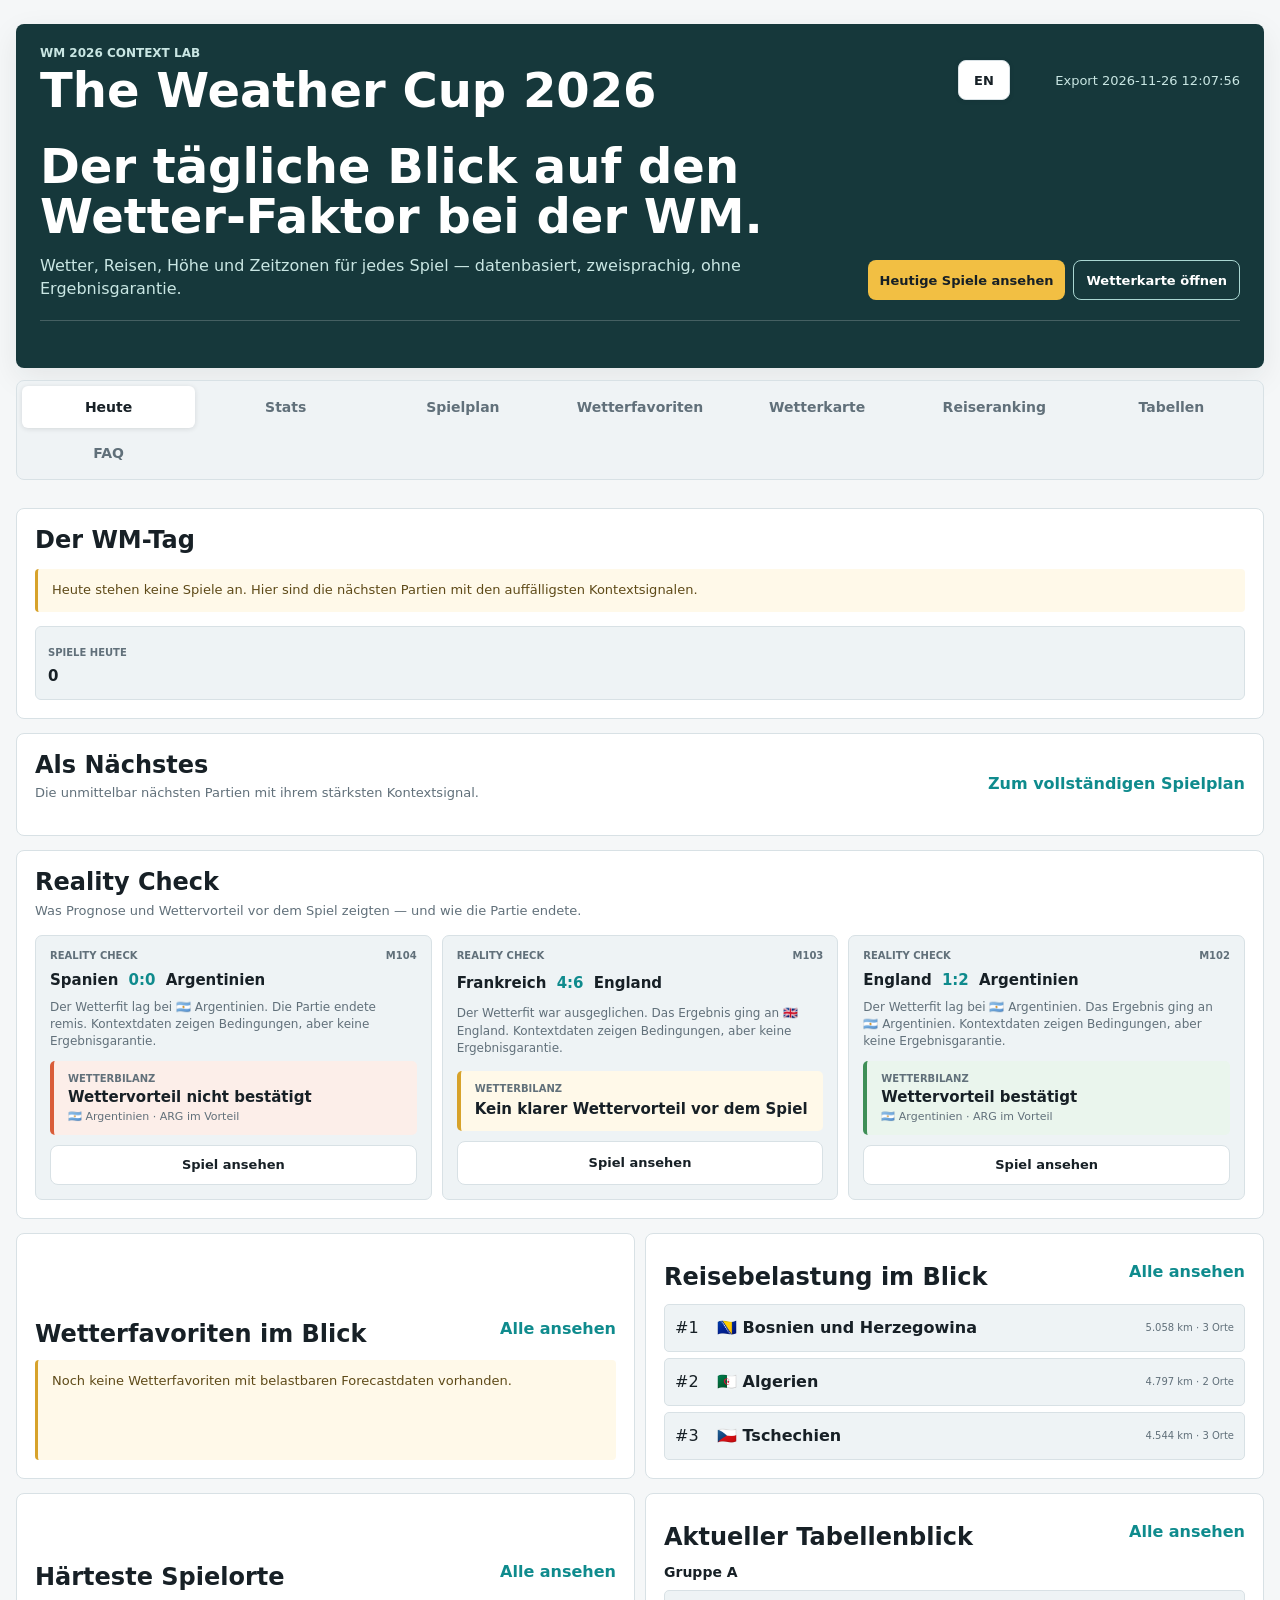
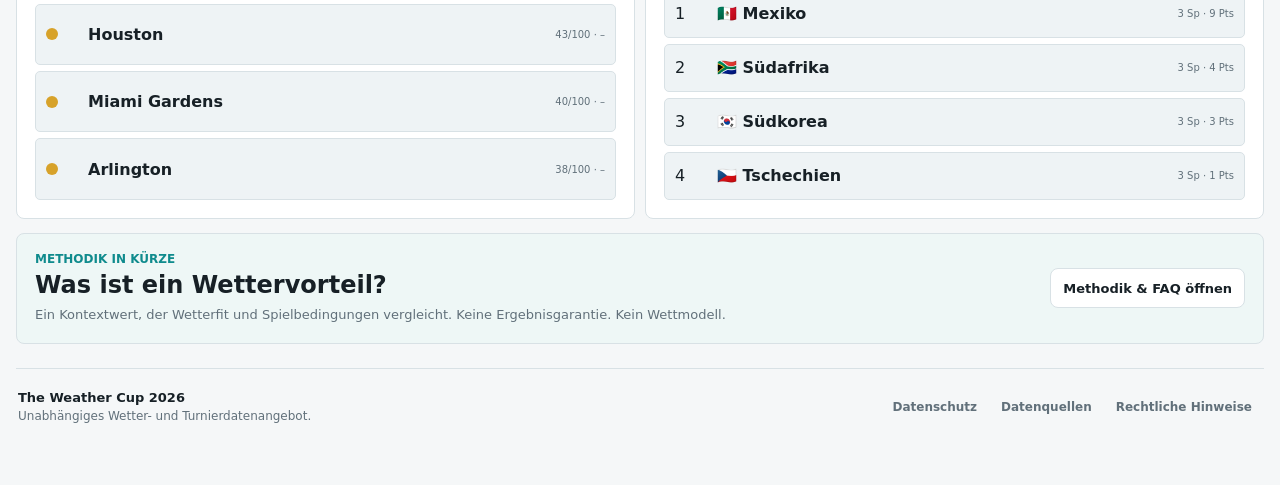
==== commit fb2f44ba: "Automated WM refresh 2026-11-26 12:07:57" ====
--- a/website/deploy/index.html
+++ b/website/deploy/index.html
@@ -6525,7 +6525,7 @@
     <script>
 window.WM_MVP_DATA = {
   "metadata": {
-    "exported_at": "2026-11-26T10:08:04",
+    "exported_at": "2026-11-26T12:07:56",
     "source": "Supabase/PostgreSQL static export",
     "language": "de",
     "matches": 104,
@@ -18980,7 +18980,7 @@
       "forecast_wind_speed": 18.6,
       "forecast_precipitation_probability": 0.0,
       "forecast_heat_index": 26.8,
-      "forecast_last_updated": "2026-11-26T09:05:42.717614+00:00",
+      "forecast_last_updated": "2026-11-26T11:05:33.645940+00:00",
       "forecast_quality": 85.0,
       "actual_temp": null,
       "actual_humidity": null,
@@ -22414,7 +22414,7 @@
       "matches_with_complete_lineups": 83,
       "matches_with_substitutions": 83,
       "matches_with_hydration_markers": 83,
-      "last_event_update": "2026-11-26T10:05:34",
+      "last_event_update": "2026-11-26T12:05:25",
       "goal_event_coverage_share": 0.74
     },
     "goal_rows": 248,
@@ -29004,7 +29004,7 @@
   "reports": {
     "group_stage_2026": {
       "id": "weather-cup-2026-group-stage",
-      "generated_at": "2026-11-26T10:08:04",
+      "generated_at": "2026-11-26T12:07:56",
       "scope_stage": "group_stage",
       "scope_label_de": "Gruppenphase",
       "scope_label_en": "Group stage",
@@ -29033,7 +29033,7 @@
         "goal_event_share": 0.694,
         "lineup_matches": 55,
         "hydration_matches": 55,
-        "last_event_update": "2026-11-26T10:05:34"
+        "last_event_update": "2026-11-26T12:05:25"
       },
       "knockout_readiness": {
         "upcoming_matches": 0,
@@ -29439,7 +29439,7 @@
     },
     "final_2026": {
       "id": "weather-cup-2026-final",
-      "generated_at": "2026-11-26T10:08:04",
+      "generated_at": "2026-11-26T12:07:56",
       "scope_stage": "full_tournament",
       "scope_label_de": "Gesamtes Turnier",
       "scope_label_en": "Full tournament",
@@ -29475,7 +29475,7 @@
         "goal_event_share": 0.74,
         "lineup_matches": 83,
         "hydration_matches": 83,
-        "last_event_update": "2026-11-26T10:05:34"
+        "last_event_update": "2026-11-26T12:05:25"
       },
       "knockout_readiness": {
         "upcoming_matches": 0,
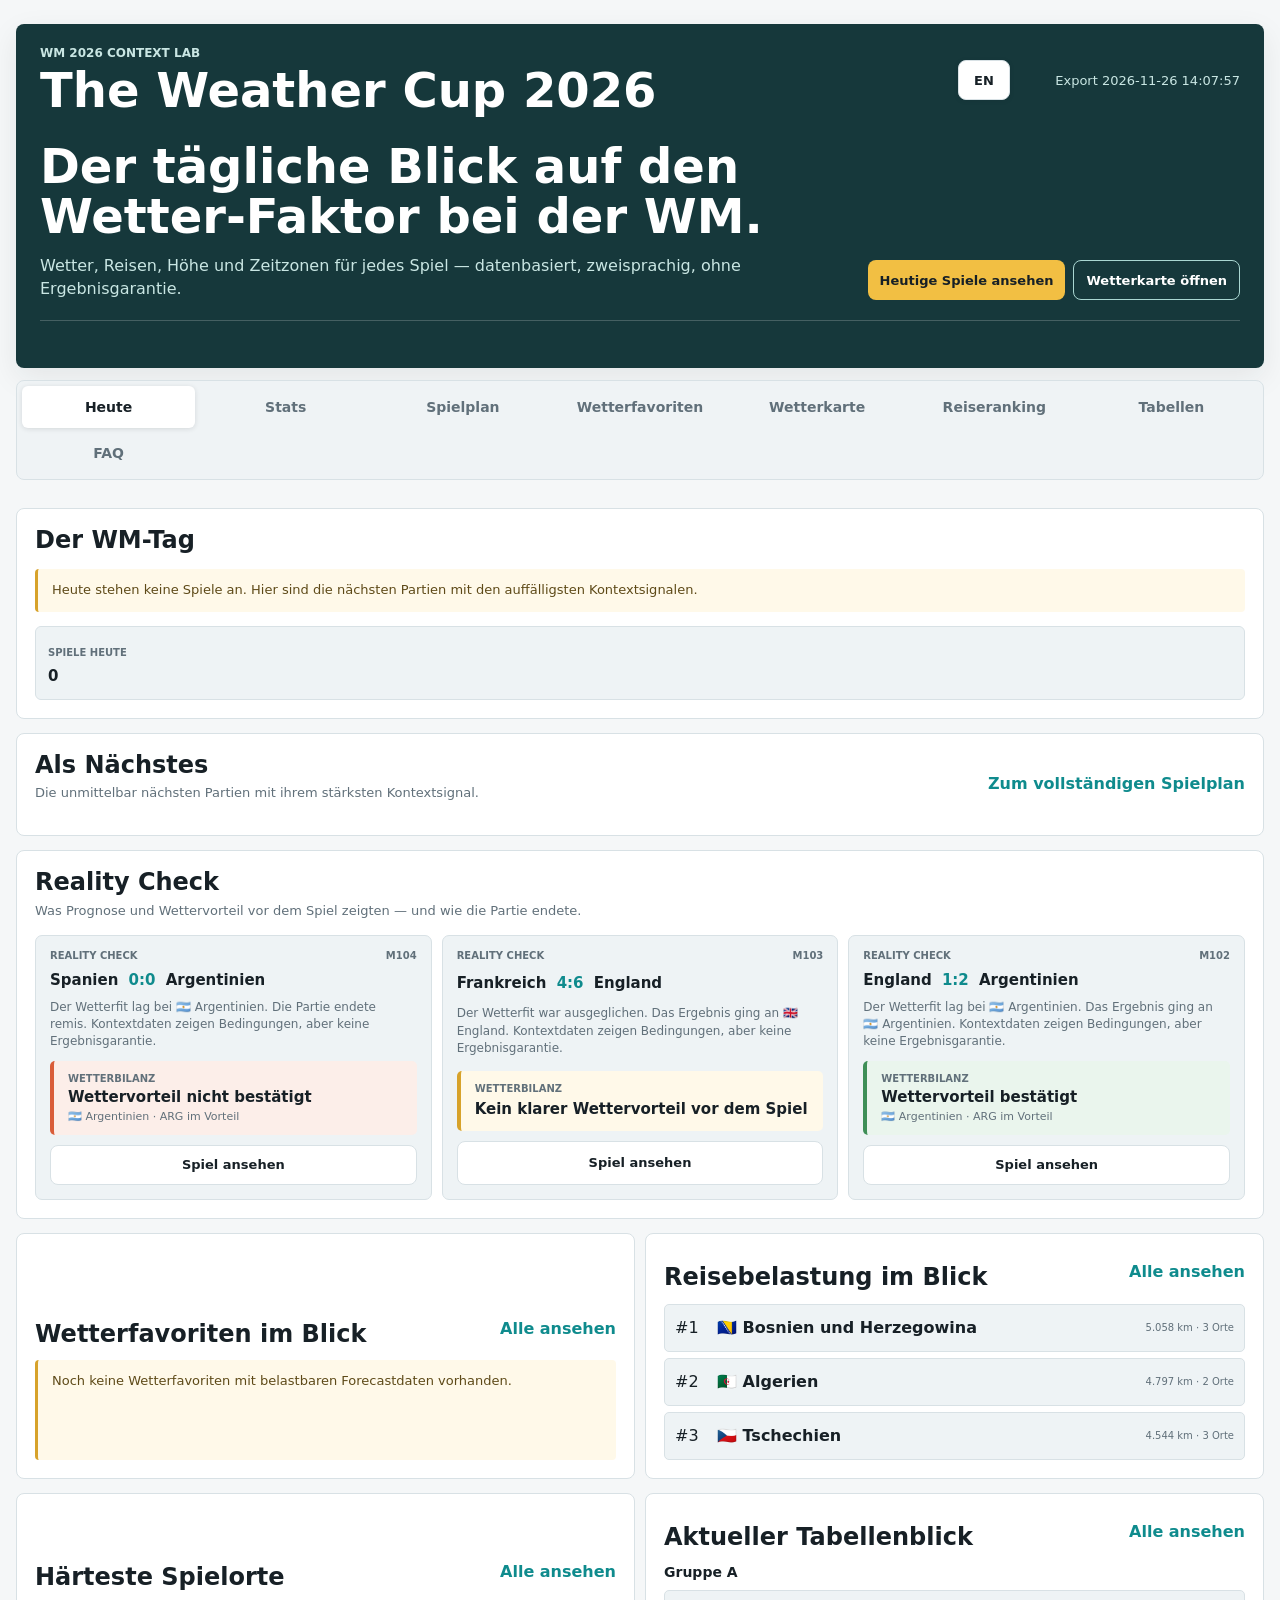
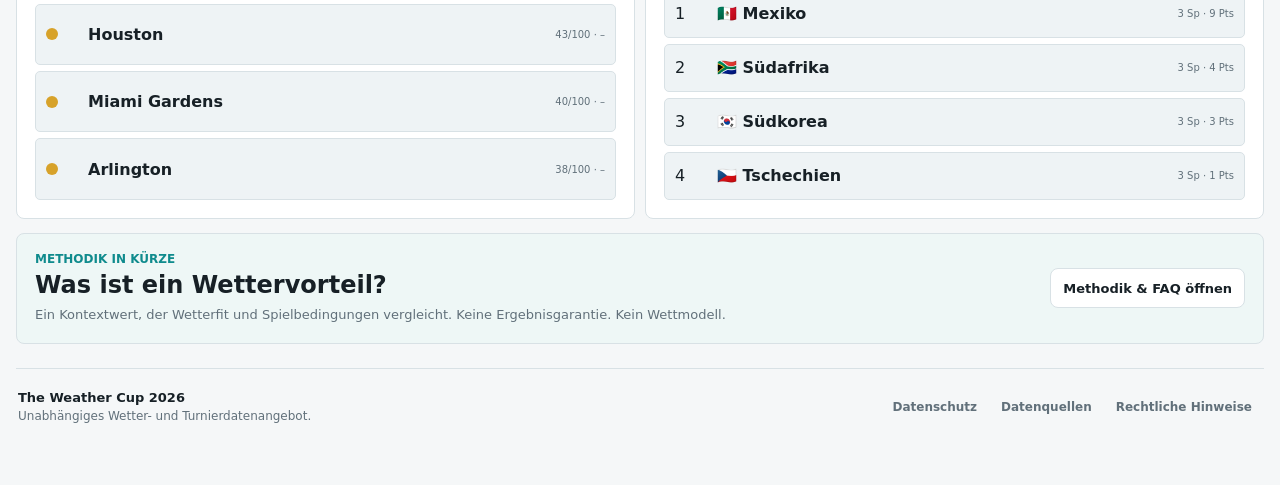
==== commit ac43d252: "Automated WM refresh 2026-11-26 14:07:58" ====
--- a/website/deploy/index.html
+++ b/website/deploy/index.html
@@ -6525,7 +6525,7 @@
     <script>
 window.WM_MVP_DATA = {
   "metadata": {
-    "exported_at": "2026-11-26T12:07:56",
+    "exported_at": "2026-11-26T14:07:57",
     "source": "Supabase/PostgreSQL static export",
     "language": "de",
     "matches": 104,
@@ -18980,7 +18980,7 @@
       "forecast_wind_speed": 18.6,
       "forecast_precipitation_probability": 0.0,
       "forecast_heat_index": 26.8,
-      "forecast_last_updated": "2026-11-26T11:05:33.645940+00:00",
+      "forecast_last_updated": "2026-11-26T13:05:37.415129+00:00",
       "forecast_quality": 85.0,
       "actual_temp": null,
       "actual_humidity": null,
@@ -22414,7 +22414,7 @@
       "matches_with_complete_lineups": 83,
       "matches_with_substitutions": 83,
       "matches_with_hydration_markers": 83,
-      "last_event_update": "2026-11-26T12:05:25",
+      "last_event_update": "2026-11-26T14:05:29",
       "goal_event_coverage_share": 0.74
     },
     "goal_rows": 248,
@@ -29004,7 +29004,7 @@
   "reports": {
     "group_stage_2026": {
       "id": "weather-cup-2026-group-stage",
-      "generated_at": "2026-11-26T12:07:56",
+      "generated_at": "2026-11-26T14:07:57",
       "scope_stage": "group_stage",
       "scope_label_de": "Gruppenphase",
       "scope_label_en": "Group stage",
@@ -29033,7 +29033,7 @@
         "goal_event_share": 0.694,
         "lineup_matches": 55,
         "hydration_matches": 55,
-        "last_event_update": "2026-11-26T12:05:25"
+        "last_event_update": "2026-11-26T14:05:29"
       },
       "knockout_readiness": {
         "upcoming_matches": 0,
@@ -29439,7 +29439,7 @@
     },
     "final_2026": {
       "id": "weather-cup-2026-final",
-      "generated_at": "2026-11-26T12:07:56",
+      "generated_at": "2026-11-26T14:07:57",
       "scope_stage": "full_tournament",
       "scope_label_de": "Gesamtes Turnier",
       "scope_label_en": "Full tournament",
@@ -29475,7 +29475,7 @@
         "goal_event_share": 0.74,
         "lineup_matches": 83,
         "hydration_matches": 83,
-        "last_event_update": "2026-11-26T12:05:25"
+        "last_event_update": "2026-11-26T14:05:29"
       },
       "knockout_readiness": {
         "upcoming_matches": 0,
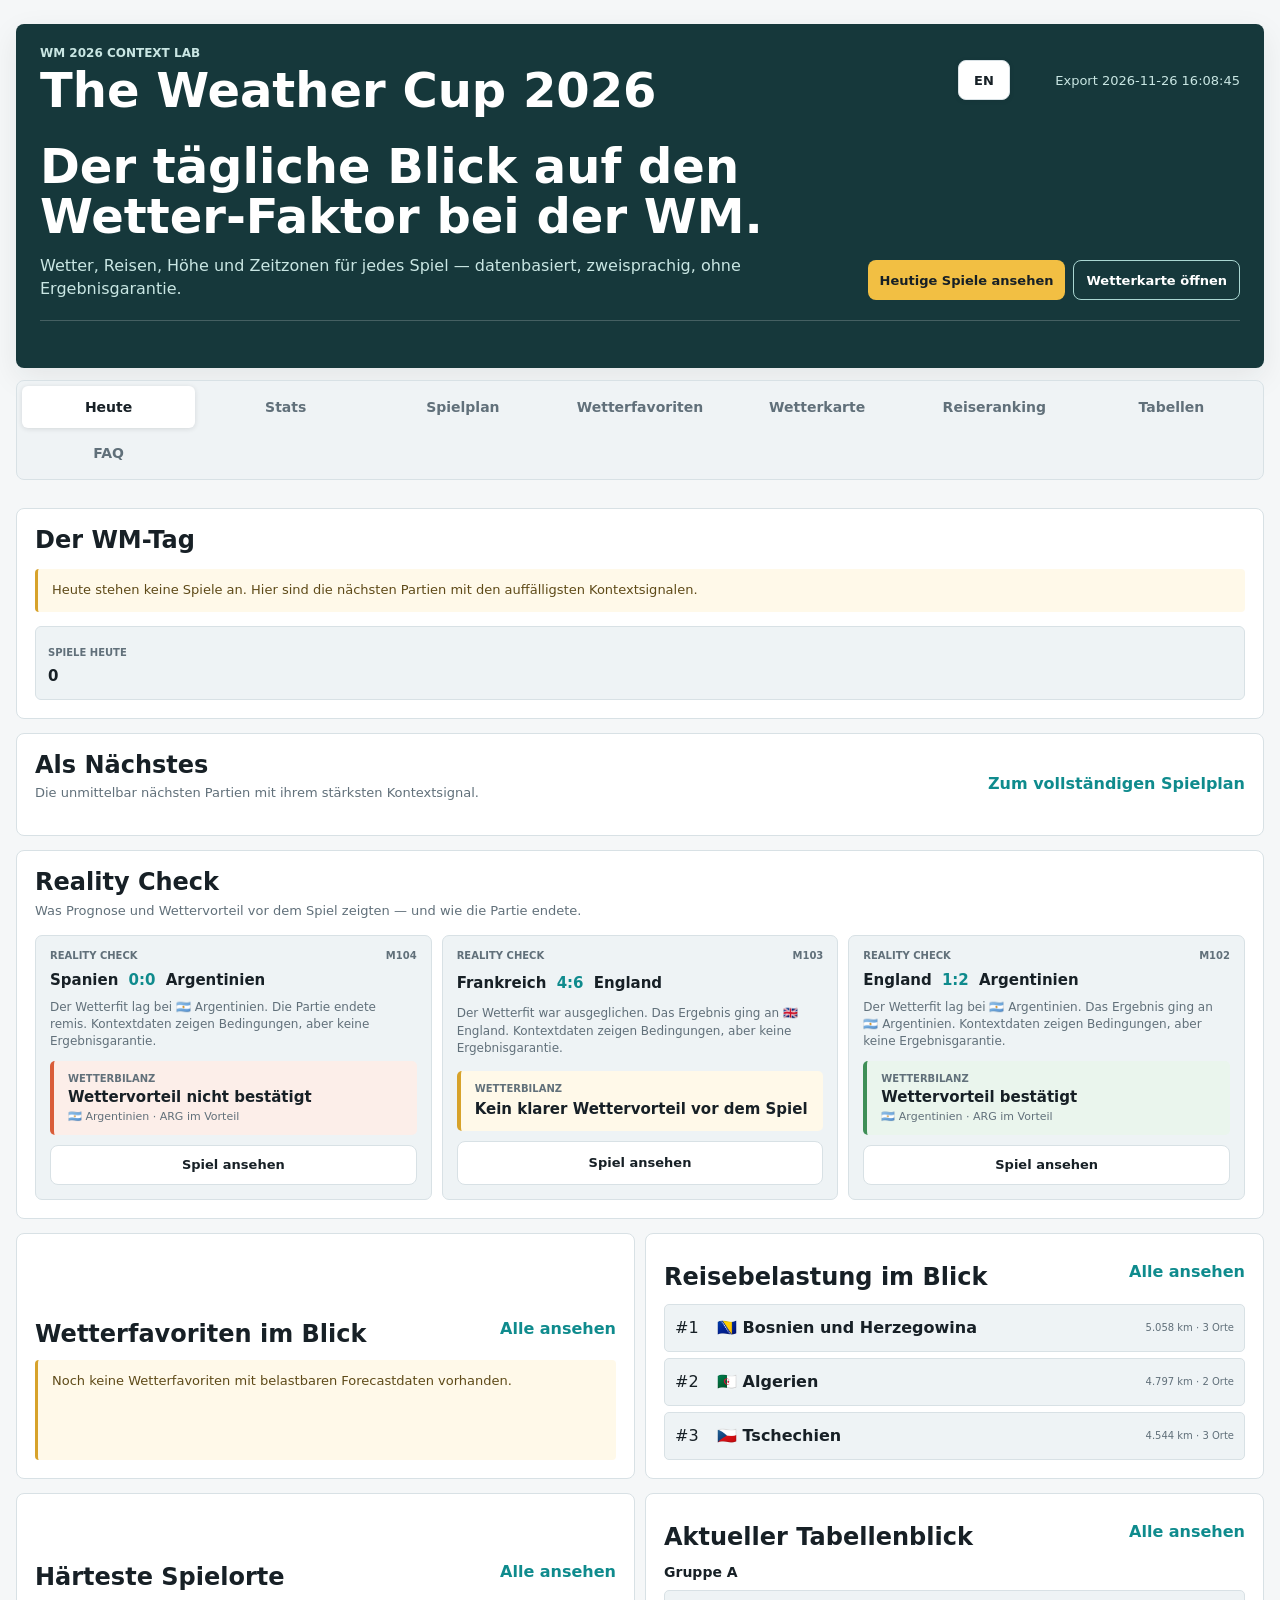
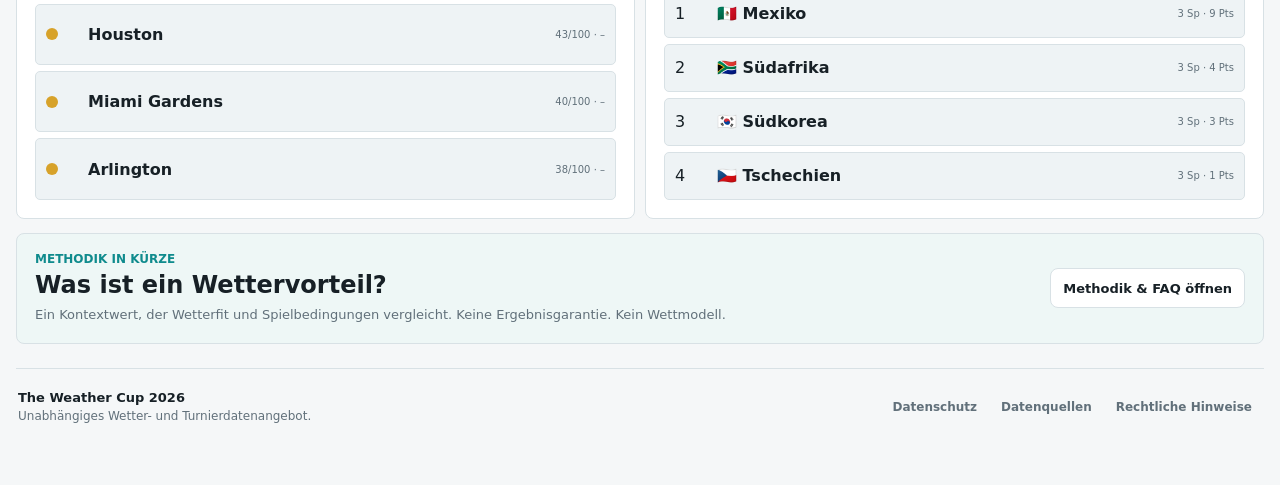
==== commit 2b46deea: "Automated WM refresh 2026-11-26 16:08:46" ====
--- a/website/deploy/index.html
+++ b/website/deploy/index.html
@@ -6525,7 +6525,7 @@
     <script>
 window.WM_MVP_DATA = {
   "metadata": {
-    "exported_at": "2026-11-26T14:07:57",
+    "exported_at": "2026-11-26T16:08:45",
     "source": "Supabase/PostgreSQL static export",
     "language": "de",
     "matches": 104,
@@ -18980,7 +18980,7 @@
       "forecast_wind_speed": 18.6,
       "forecast_precipitation_probability": 0.0,
       "forecast_heat_index": 26.8,
-      "forecast_last_updated": "2026-11-26T13:05:37.415129+00:00",
+      "forecast_last_updated": "2026-11-26T15:05:41.381109+00:00",
       "forecast_quality": 85.0,
       "actual_temp": null,
       "actual_humidity": null,
@@ -22414,7 +22414,7 @@
       "matches_with_complete_lineups": 83,
       "matches_with_substitutions": 83,
       "matches_with_hydration_markers": 83,
-      "last_event_update": "2026-11-26T14:05:29",
+      "last_event_update": "2026-11-26T16:05:30",
       "goal_event_coverage_share": 0.74
     },
     "goal_rows": 248,
@@ -29004,7 +29004,7 @@
   "reports": {
     "group_stage_2026": {
       "id": "weather-cup-2026-group-stage",
-      "generated_at": "2026-11-26T14:07:57",
+      "generated_at": "2026-11-26T16:08:45",
       "scope_stage": "group_stage",
       "scope_label_de": "Gruppenphase",
       "scope_label_en": "Group stage",
@@ -29033,7 +29033,7 @@
         "goal_event_share": 0.694,
         "lineup_matches": 55,
         "hydration_matches": 55,
-        "last_event_update": "2026-11-26T14:05:29"
+        "last_event_update": "2026-11-26T16:05:30"
       },
       "knockout_readiness": {
         "upcoming_matches": 0,
@@ -29439,7 +29439,7 @@
     },
     "final_2026": {
       "id": "weather-cup-2026-final",
-      "generated_at": "2026-11-26T14:07:57",
+      "generated_at": "2026-11-26T16:08:45",
       "scope_stage": "full_tournament",
       "scope_label_de": "Gesamtes Turnier",
       "scope_label_en": "Full tournament",
@@ -29475,7 +29475,7 @@
         "goal_event_share": 0.74,
         "lineup_matches": 83,
         "hydration_matches": 83,
-        "last_event_update": "2026-11-26T14:05:29"
+        "last_event_update": "2026-11-26T16:05:30"
       },
       "knockout_readiness": {
         "upcoming_matches": 0,
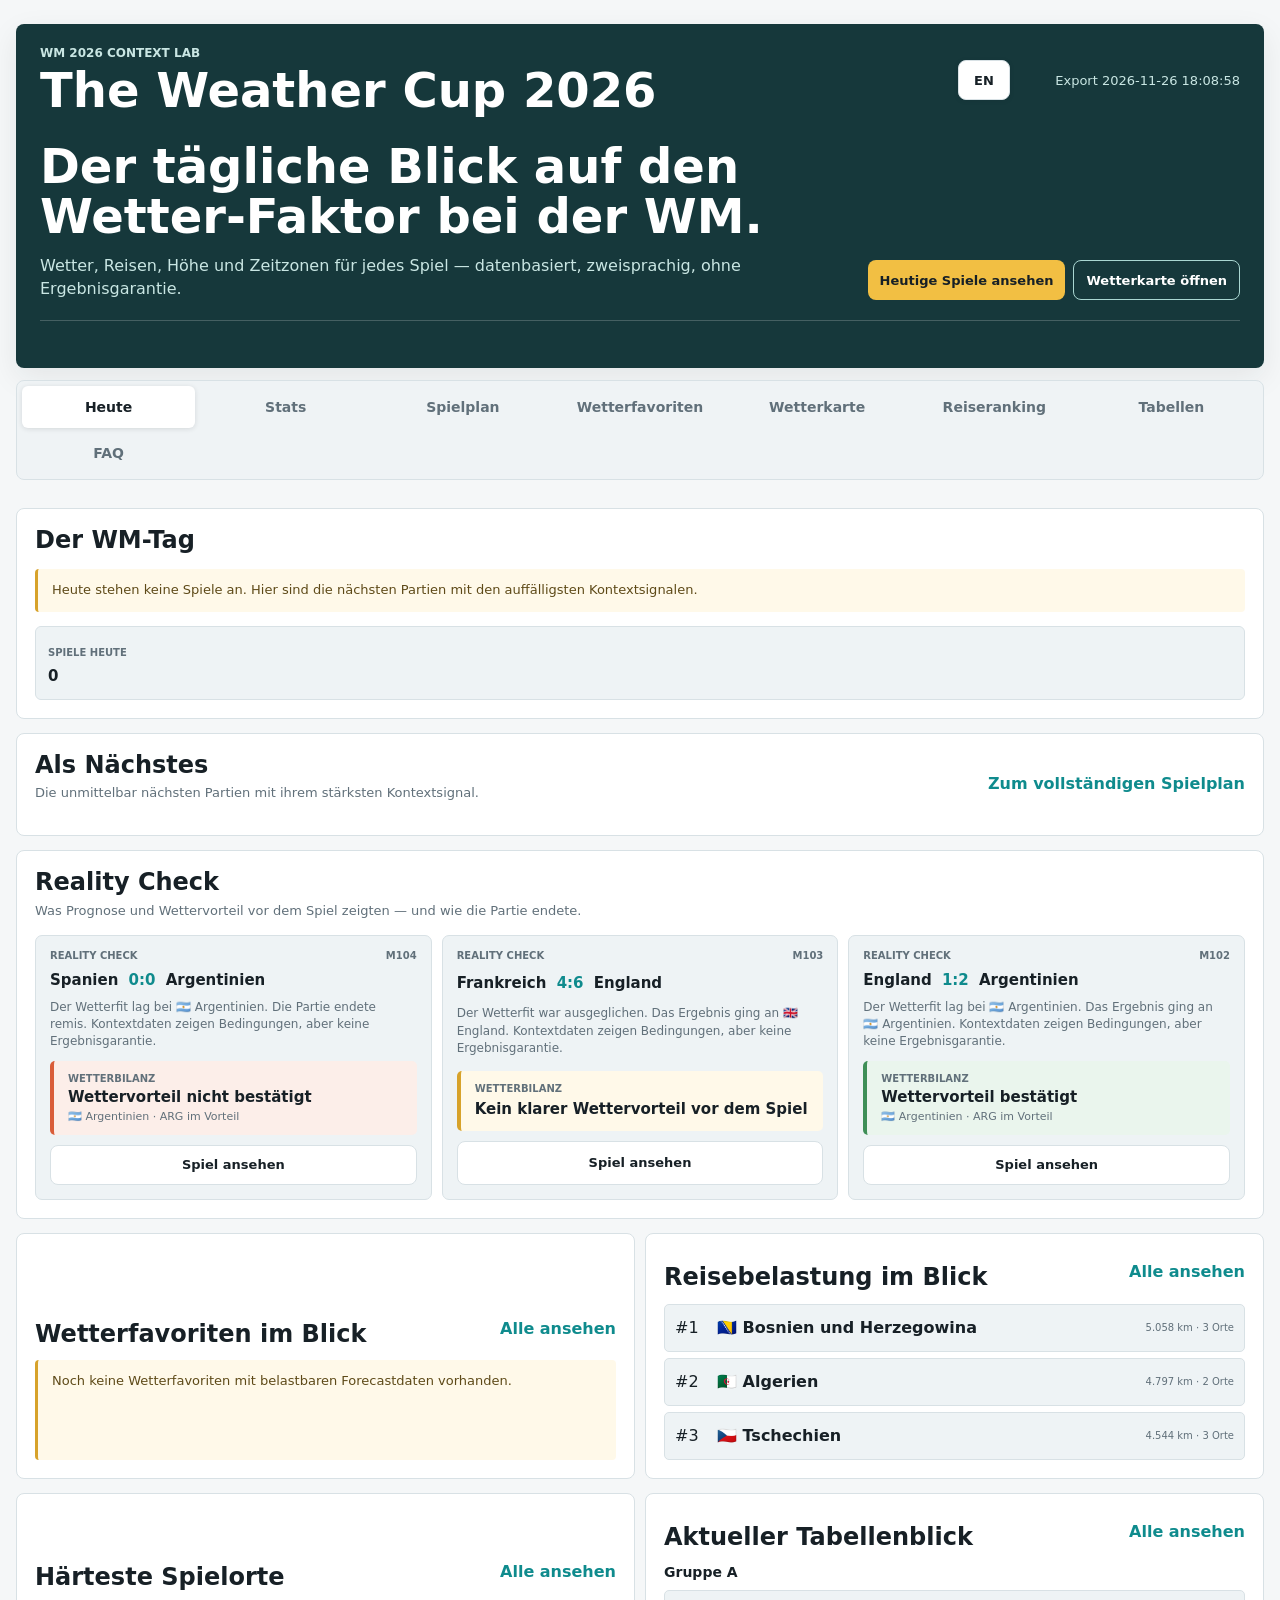
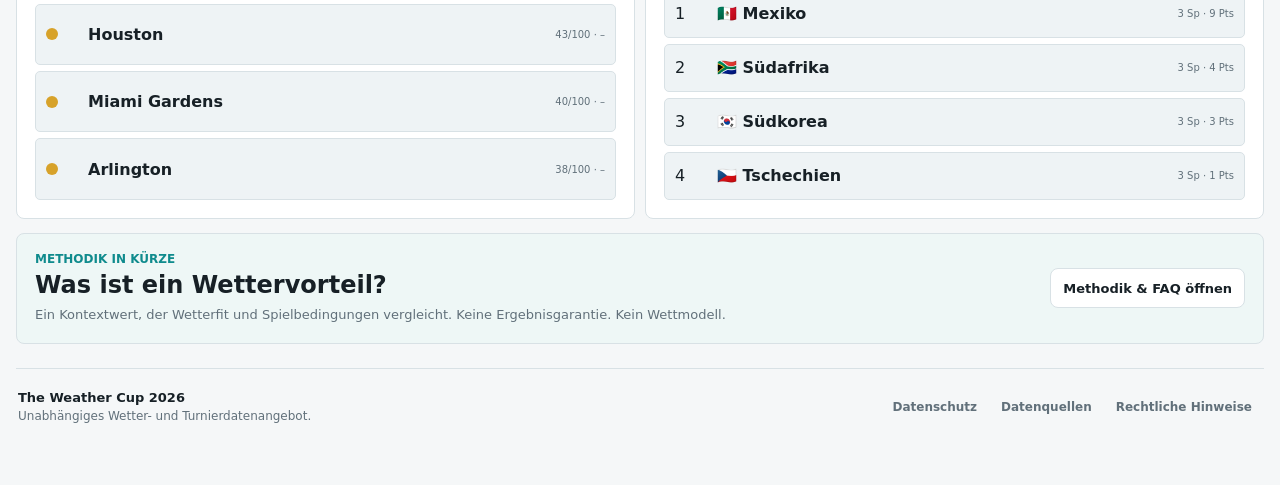
==== commit c7457e55: "Automated WM refresh 2026-11-26 18:08:59" ====
--- a/website/deploy/index.html
+++ b/website/deploy/index.html
@@ -6525,7 +6525,7 @@
     <script>
 window.WM_MVP_DATA = {
   "metadata": {
-    "exported_at": "2026-11-26T16:08:45",
+    "exported_at": "2026-11-26T18:08:58",
     "source": "Supabase/PostgreSQL static export",
     "language": "de",
     "matches": 104,
@@ -18980,7 +18980,7 @@
       "forecast_wind_speed": 18.6,
       "forecast_precipitation_probability": 0.0,
       "forecast_heat_index": 26.8,
-      "forecast_last_updated": "2026-11-26T15:05:41.381109+00:00",
+      "forecast_last_updated": "2026-11-26T17:05:42.744918+00:00",
       "forecast_quality": 85.0,
       "actual_temp": null,
       "actual_humidity": null,
@@ -22414,7 +22414,7 @@
       "matches_with_complete_lineups": 83,
       "matches_with_substitutions": 83,
       "matches_with_hydration_markers": 83,
-      "last_event_update": "2026-11-26T16:05:30",
+      "last_event_update": "2026-11-26T18:05:31",
       "goal_event_coverage_share": 0.74
     },
     "goal_rows": 248,
@@ -29004,7 +29004,7 @@
   "reports": {
     "group_stage_2026": {
       "id": "weather-cup-2026-group-stage",
-      "generated_at": "2026-11-26T16:08:45",
+      "generated_at": "2026-11-26T18:08:58",
       "scope_stage": "group_stage",
       "scope_label_de": "Gruppenphase",
       "scope_label_en": "Group stage",
@@ -29033,7 +29033,7 @@
         "goal_event_share": 0.694,
         "lineup_matches": 55,
         "hydration_matches": 55,
-        "last_event_update": "2026-11-26T16:05:30"
+        "last_event_update": "2026-11-26T18:05:31"
       },
       "knockout_readiness": {
         "upcoming_matches": 0,
@@ -29439,7 +29439,7 @@
     },
     "final_2026": {
       "id": "weather-cup-2026-final",
-      "generated_at": "2026-11-26T16:08:45",
+      "generated_at": "2026-11-26T18:08:58",
       "scope_stage": "full_tournament",
       "scope_label_de": "Gesamtes Turnier",
       "scope_label_en": "Full tournament",
@@ -29475,7 +29475,7 @@
         "goal_event_share": 0.74,
         "lineup_matches": 83,
         "hydration_matches": 83,
-        "last_event_update": "2026-11-26T16:05:30"
+        "last_event_update": "2026-11-26T18:05:31"
       },
       "knockout_readiness": {
         "upcoming_matches": 0,
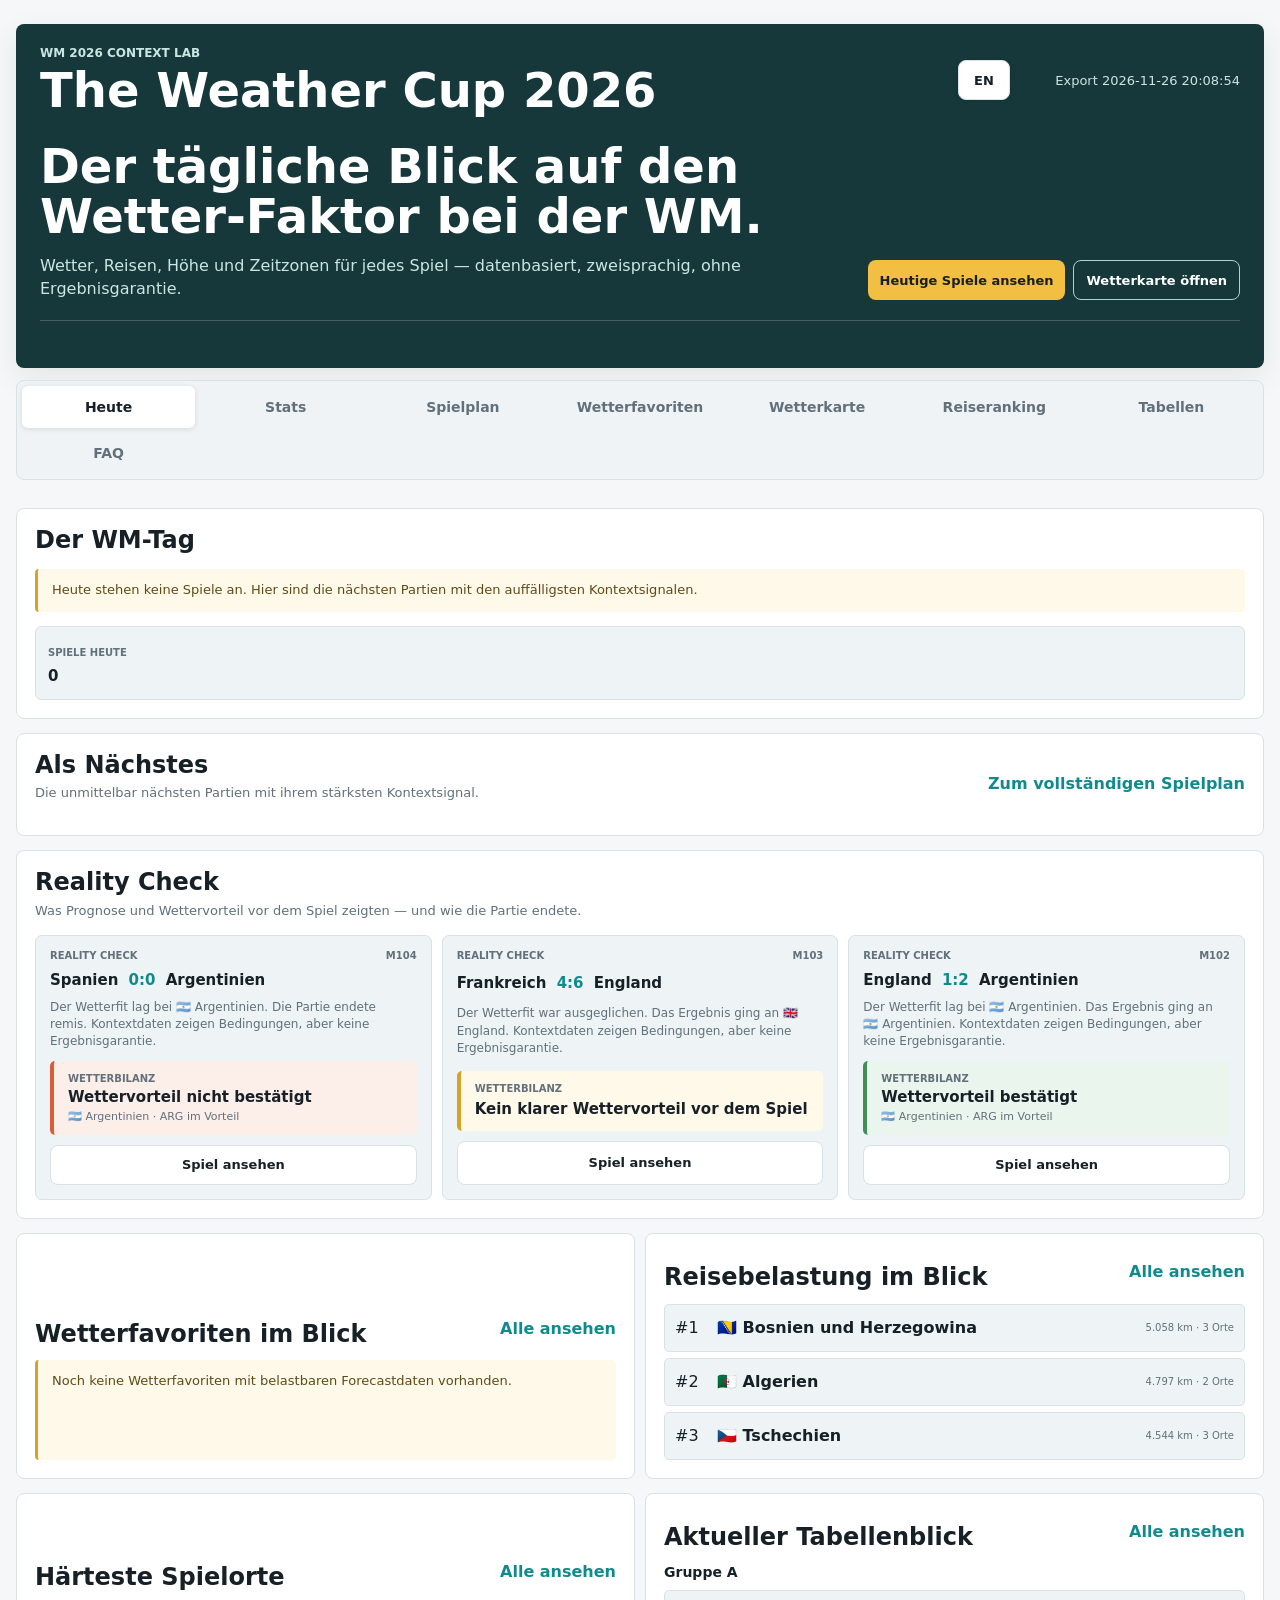
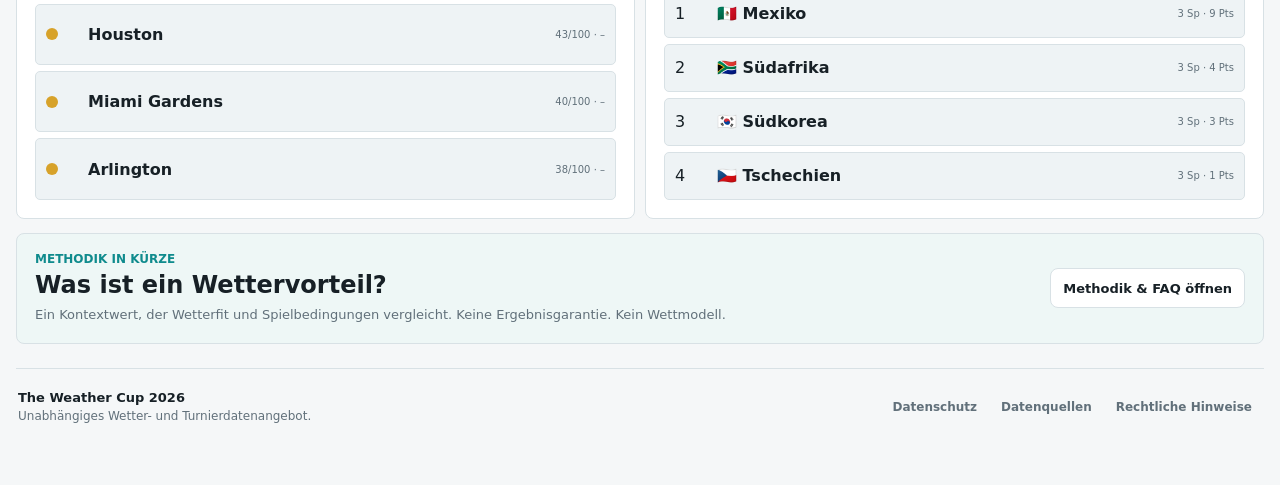
==== commit fbbbbba9: "Automated WM refresh 2026-11-26 20:08:55" ====
--- a/website/deploy/index.html
+++ b/website/deploy/index.html
@@ -6525,7 +6525,7 @@
     <script>
 window.WM_MVP_DATA = {
   "metadata": {
-    "exported_at": "2026-11-26T18:08:58",
+    "exported_at": "2026-11-26T20:08:54",
     "source": "Supabase/PostgreSQL static export",
     "language": "de",
     "matches": 104,
@@ -18980,7 +18980,7 @@
       "forecast_wind_speed": 18.6,
       "forecast_precipitation_probability": 0.0,
       "forecast_heat_index": 26.8,
-      "forecast_last_updated": "2026-11-26T17:05:42.744918+00:00",
+      "forecast_last_updated": "2026-11-26T19:05:41.490656+00:00",
       "forecast_quality": 85.0,
       "actual_temp": null,
       "actual_humidity": null,
@@ -22414,7 +22414,7 @@
       "matches_with_complete_lineups": 83,
       "matches_with_substitutions": 83,
       "matches_with_hydration_markers": 83,
-      "last_event_update": "2026-11-26T18:05:31",
+      "last_event_update": "2026-11-26T20:05:30",
       "goal_event_coverage_share": 0.74
     },
     "goal_rows": 248,
@@ -29004,7 +29004,7 @@
   "reports": {
     "group_stage_2026": {
       "id": "weather-cup-2026-group-stage",
-      "generated_at": "2026-11-26T18:08:58",
+      "generated_at": "2026-11-26T20:08:54",
       "scope_stage": "group_stage",
       "scope_label_de": "Gruppenphase",
       "scope_label_en": "Group stage",
@@ -29033,7 +29033,7 @@
         "goal_event_share": 0.694,
         "lineup_matches": 55,
         "hydration_matches": 55,
-        "last_event_update": "2026-11-26T18:05:31"
+        "last_event_update": "2026-11-26T20:05:30"
       },
       "knockout_readiness": {
         "upcoming_matches": 0,
@@ -29439,7 +29439,7 @@
     },
     "final_2026": {
       "id": "weather-cup-2026-final",
-      "generated_at": "2026-11-26T18:08:58",
+      "generated_at": "2026-11-26T20:08:54",
       "scope_stage": "full_tournament",
       "scope_label_de": "Gesamtes Turnier",
       "scope_label_en": "Full tournament",
@@ -29475,7 +29475,7 @@
         "goal_event_share": 0.74,
         "lineup_matches": 83,
         "hydration_matches": 83,
-        "last_event_update": "2026-11-26T18:05:31"
+        "last_event_update": "2026-11-26T20:05:30"
       },
       "knockout_readiness": {
         "upcoming_matches": 0,
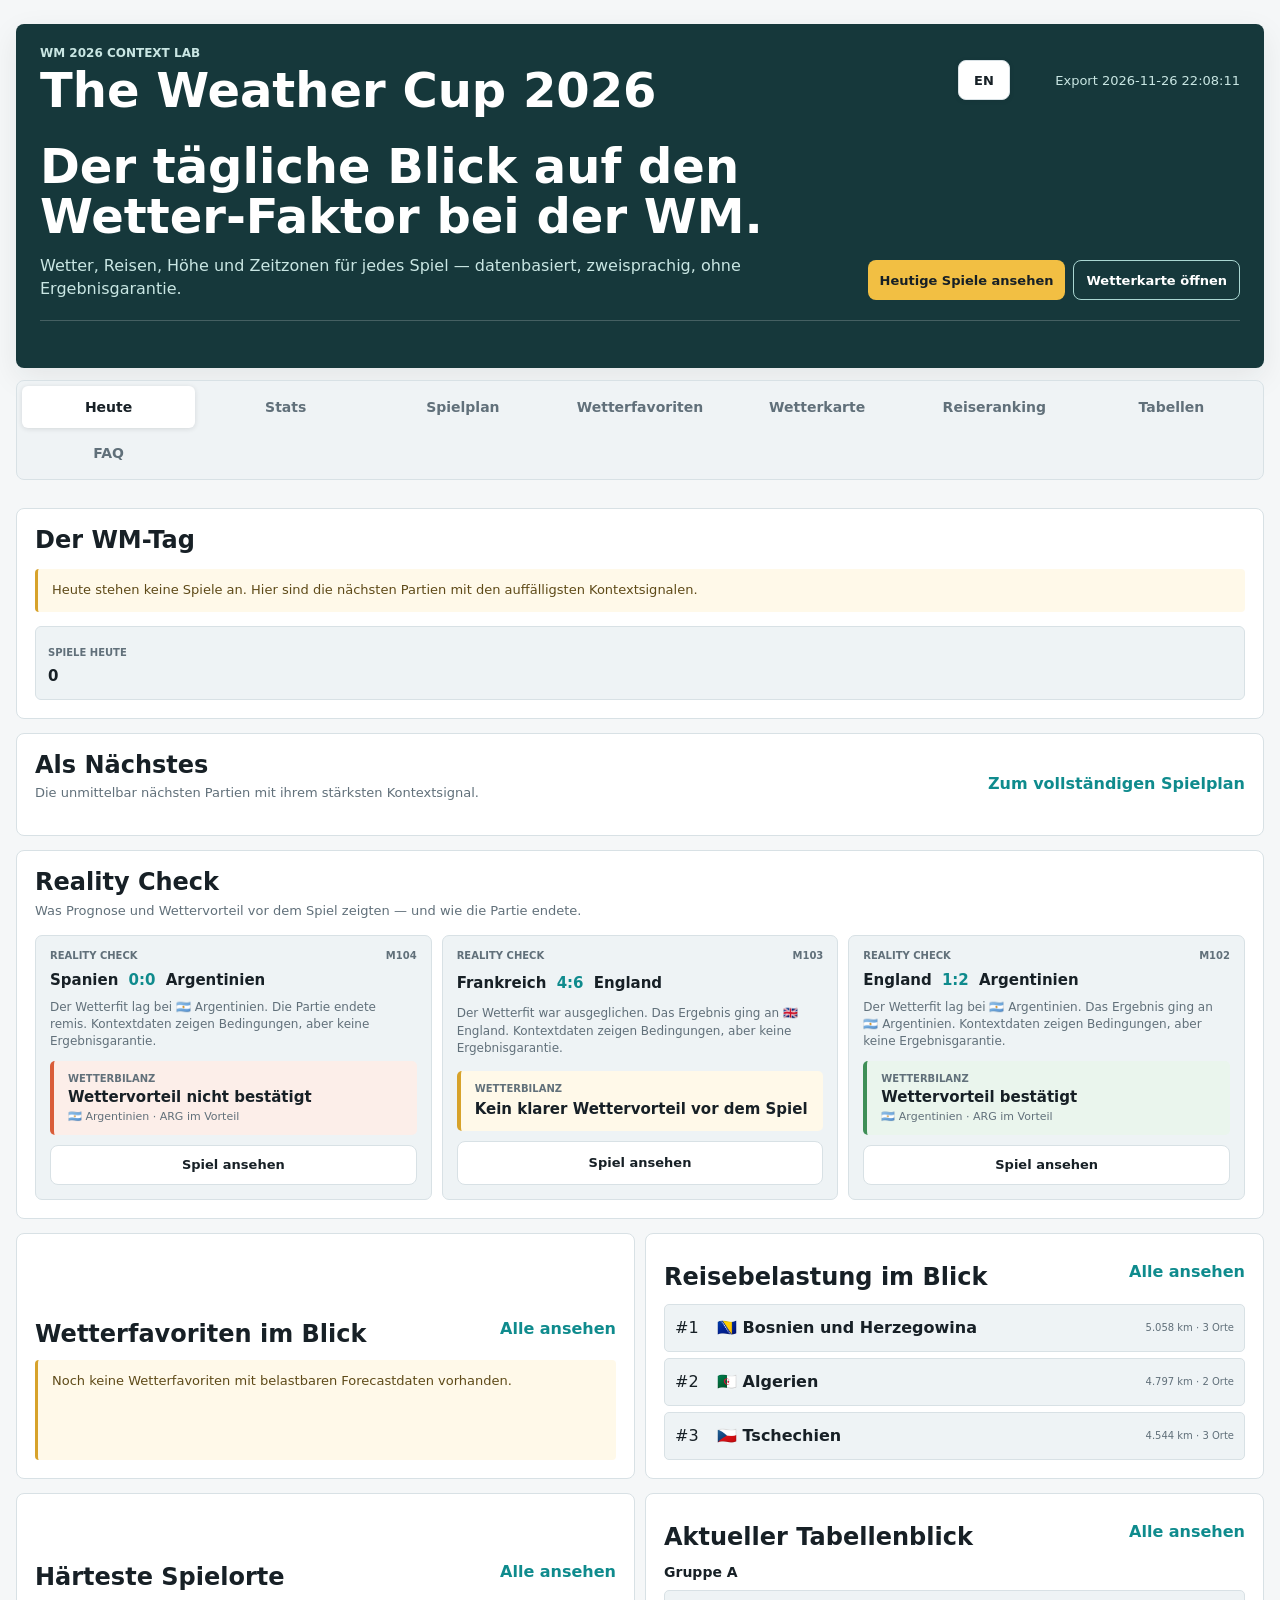
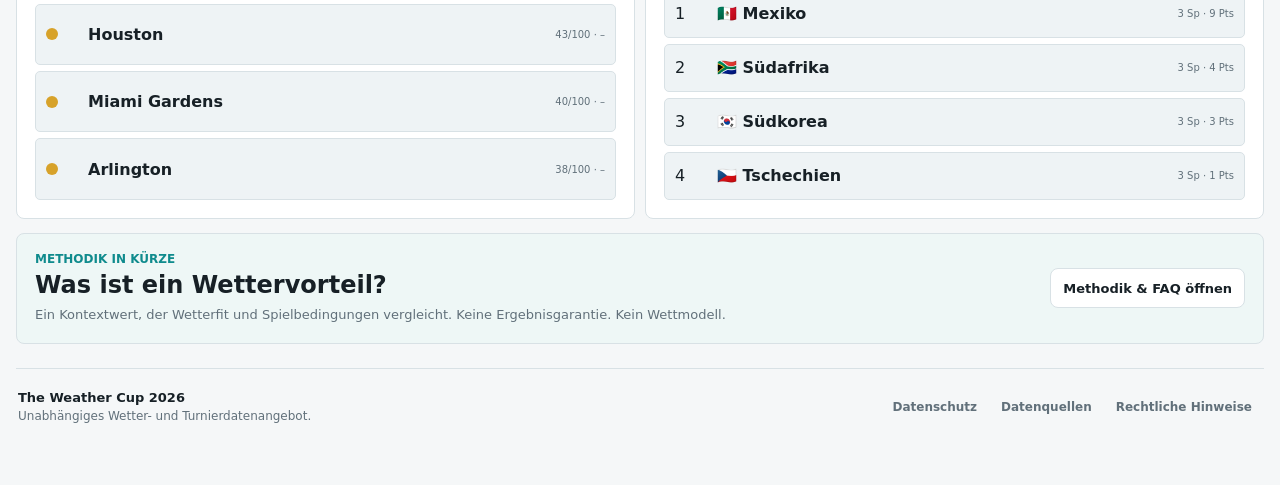
==== commit d889e121: "Automated WM refresh 2026-11-26 22:08:12" ====
--- a/website/deploy/index.html
+++ b/website/deploy/index.html
@@ -6525,7 +6525,7 @@
     <script>
 window.WM_MVP_DATA = {
   "metadata": {
-    "exported_at": "2026-11-26T20:08:54",
+    "exported_at": "2026-11-26T22:08:11",
     "source": "Supabase/PostgreSQL static export",
     "language": "de",
     "matches": 104,
@@ -18980,7 +18980,7 @@
       "forecast_wind_speed": 18.6,
       "forecast_precipitation_probability": 0.0,
       "forecast_heat_index": 26.8,
-      "forecast_last_updated": "2026-11-26T19:05:41.490656+00:00",
+      "forecast_last_updated": "2026-11-26T21:05:37.746106+00:00",
       "forecast_quality": 85.0,
       "actual_temp": null,
       "actual_humidity": null,
@@ -22414,7 +22414,7 @@
       "matches_with_complete_lineups": 83,
       "matches_with_substitutions": 83,
       "matches_with_hydration_markers": 83,
-      "last_event_update": "2026-11-26T20:05:30",
+      "last_event_update": "2026-11-26T22:05:28",
       "goal_event_coverage_share": 0.74
     },
     "goal_rows": 248,
@@ -29004,7 +29004,7 @@
   "reports": {
     "group_stage_2026": {
       "id": "weather-cup-2026-group-stage",
-      "generated_at": "2026-11-26T20:08:54",
+      "generated_at": "2026-11-26T22:08:11",
       "scope_stage": "group_stage",
       "scope_label_de": "Gruppenphase",
       "scope_label_en": "Group stage",
@@ -29033,7 +29033,7 @@
         "goal_event_share": 0.694,
         "lineup_matches": 55,
         "hydration_matches": 55,
-        "last_event_update": "2026-11-26T20:05:30"
+        "last_event_update": "2026-11-26T22:05:28"
       },
       "knockout_readiness": {
         "upcoming_matches": 0,
@@ -29439,7 +29439,7 @@
     },
     "final_2026": {
       "id": "weather-cup-2026-final",
-      "generated_at": "2026-11-26T20:08:54",
+      "generated_at": "2026-11-26T22:08:11",
       "scope_stage": "full_tournament",
       "scope_label_de": "Gesamtes Turnier",
       "scope_label_en": "Full tournament",
@@ -29475,7 +29475,7 @@
         "goal_event_share": 0.74,
         "lineup_matches": 83,
         "hydration_matches": 83,
-        "last_event_update": "2026-11-26T20:05:30"
+        "last_event_update": "2026-11-26T22:05:28"
       },
       "knockout_readiness": {
         "upcoming_matches": 0,
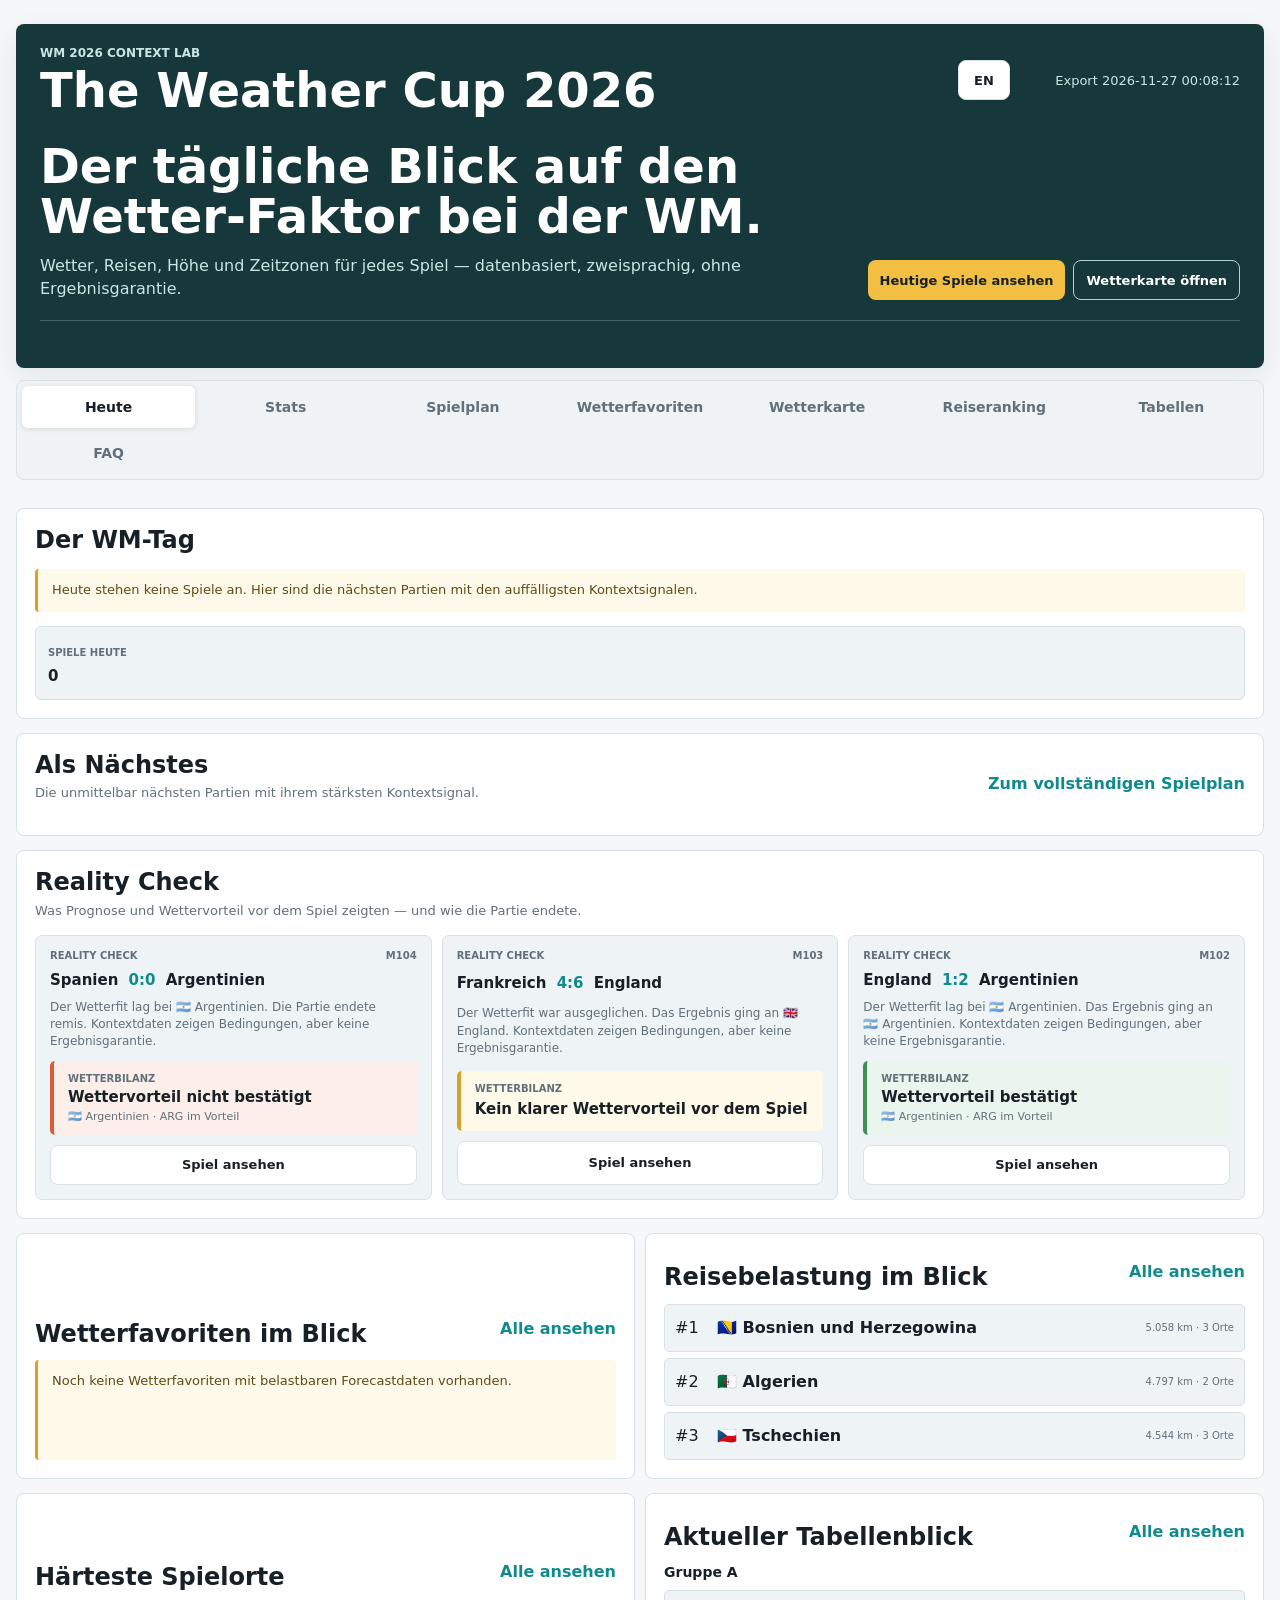
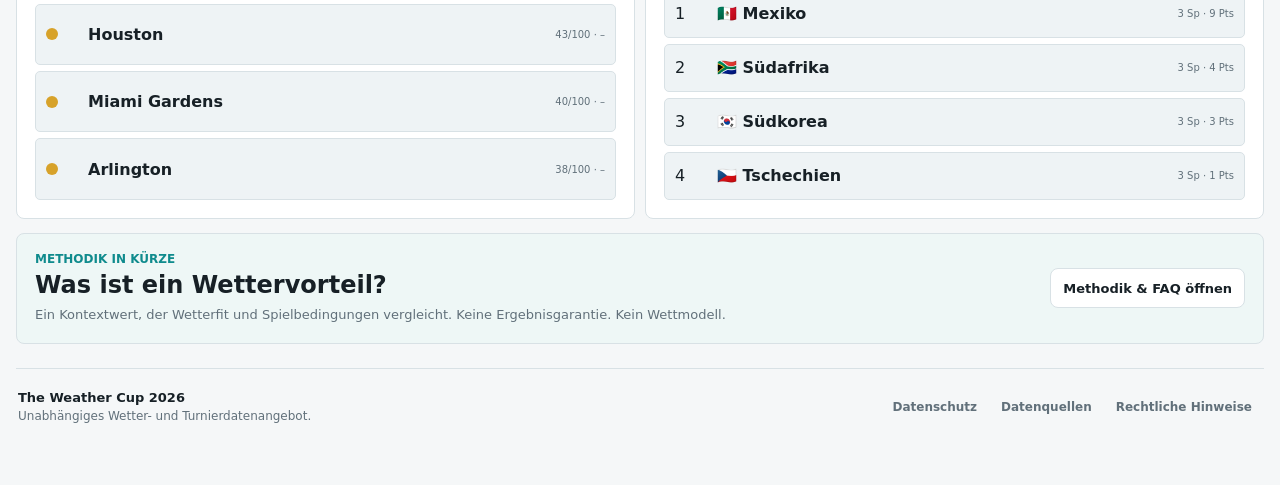
==== commit 46083cfe: "Automated WM refresh 2026-11-27 00:08:13" ====
--- a/website/deploy/index.html
+++ b/website/deploy/index.html
@@ -6525,7 +6525,7 @@
     <script>
 window.WM_MVP_DATA = {
   "metadata": {
-    "exported_at": "2026-11-26T22:08:11",
+    "exported_at": "2026-11-27T00:08:12",
     "source": "Supabase/PostgreSQL static export",
     "language": "de",
     "matches": 104,
@@ -18980,7 +18980,7 @@
       "forecast_wind_speed": 18.6,
       "forecast_precipitation_probability": 0.0,
       "forecast_heat_index": 26.8,
-      "forecast_last_updated": "2026-11-26T21:05:37.746106+00:00",
+      "forecast_last_updated": "2026-11-26T23:05:30.621846+00:00",
       "forecast_quality": 85.0,
       "actual_temp": null,
       "actual_humidity": null,
@@ -22414,7 +22414,7 @@
       "matches_with_complete_lineups": 83,
       "matches_with_substitutions": 83,
       "matches_with_hydration_markers": 83,
-      "last_event_update": "2026-11-26T22:05:28",
+      "last_event_update": "2026-11-27T00:05:21",
       "goal_event_coverage_share": 0.74
     },
     "goal_rows": 248,
@@ -29004,7 +29004,7 @@
   "reports": {
     "group_stage_2026": {
       "id": "weather-cup-2026-group-stage",
-      "generated_at": "2026-11-26T22:08:11",
+      "generated_at": "2026-11-27T00:08:12",
       "scope_stage": "group_stage",
       "scope_label_de": "Gruppenphase",
       "scope_label_en": "Group stage",
@@ -29033,7 +29033,7 @@
         "goal_event_share": 0.694,
         "lineup_matches": 55,
         "hydration_matches": 55,
-        "last_event_update": "2026-11-26T22:05:28"
+        "last_event_update": "2026-11-27T00:05:21"
       },
       "knockout_readiness": {
         "upcoming_matches": 0,
@@ -29439,7 +29439,7 @@
     },
     "final_2026": {
       "id": "weather-cup-2026-final",
-      "generated_at": "2026-11-26T22:08:11",
+      "generated_at": "2026-11-27T00:08:12",
       "scope_stage": "full_tournament",
       "scope_label_de": "Gesamtes Turnier",
       "scope_label_en": "Full tournament",
@@ -29475,7 +29475,7 @@
         "goal_event_share": 0.74,
         "lineup_matches": 83,
         "hydration_matches": 83,
-        "last_event_update": "2026-11-26T22:05:28"
+        "last_event_update": "2026-11-27T00:05:21"
       },
       "knockout_readiness": {
         "upcoming_matches": 0,
